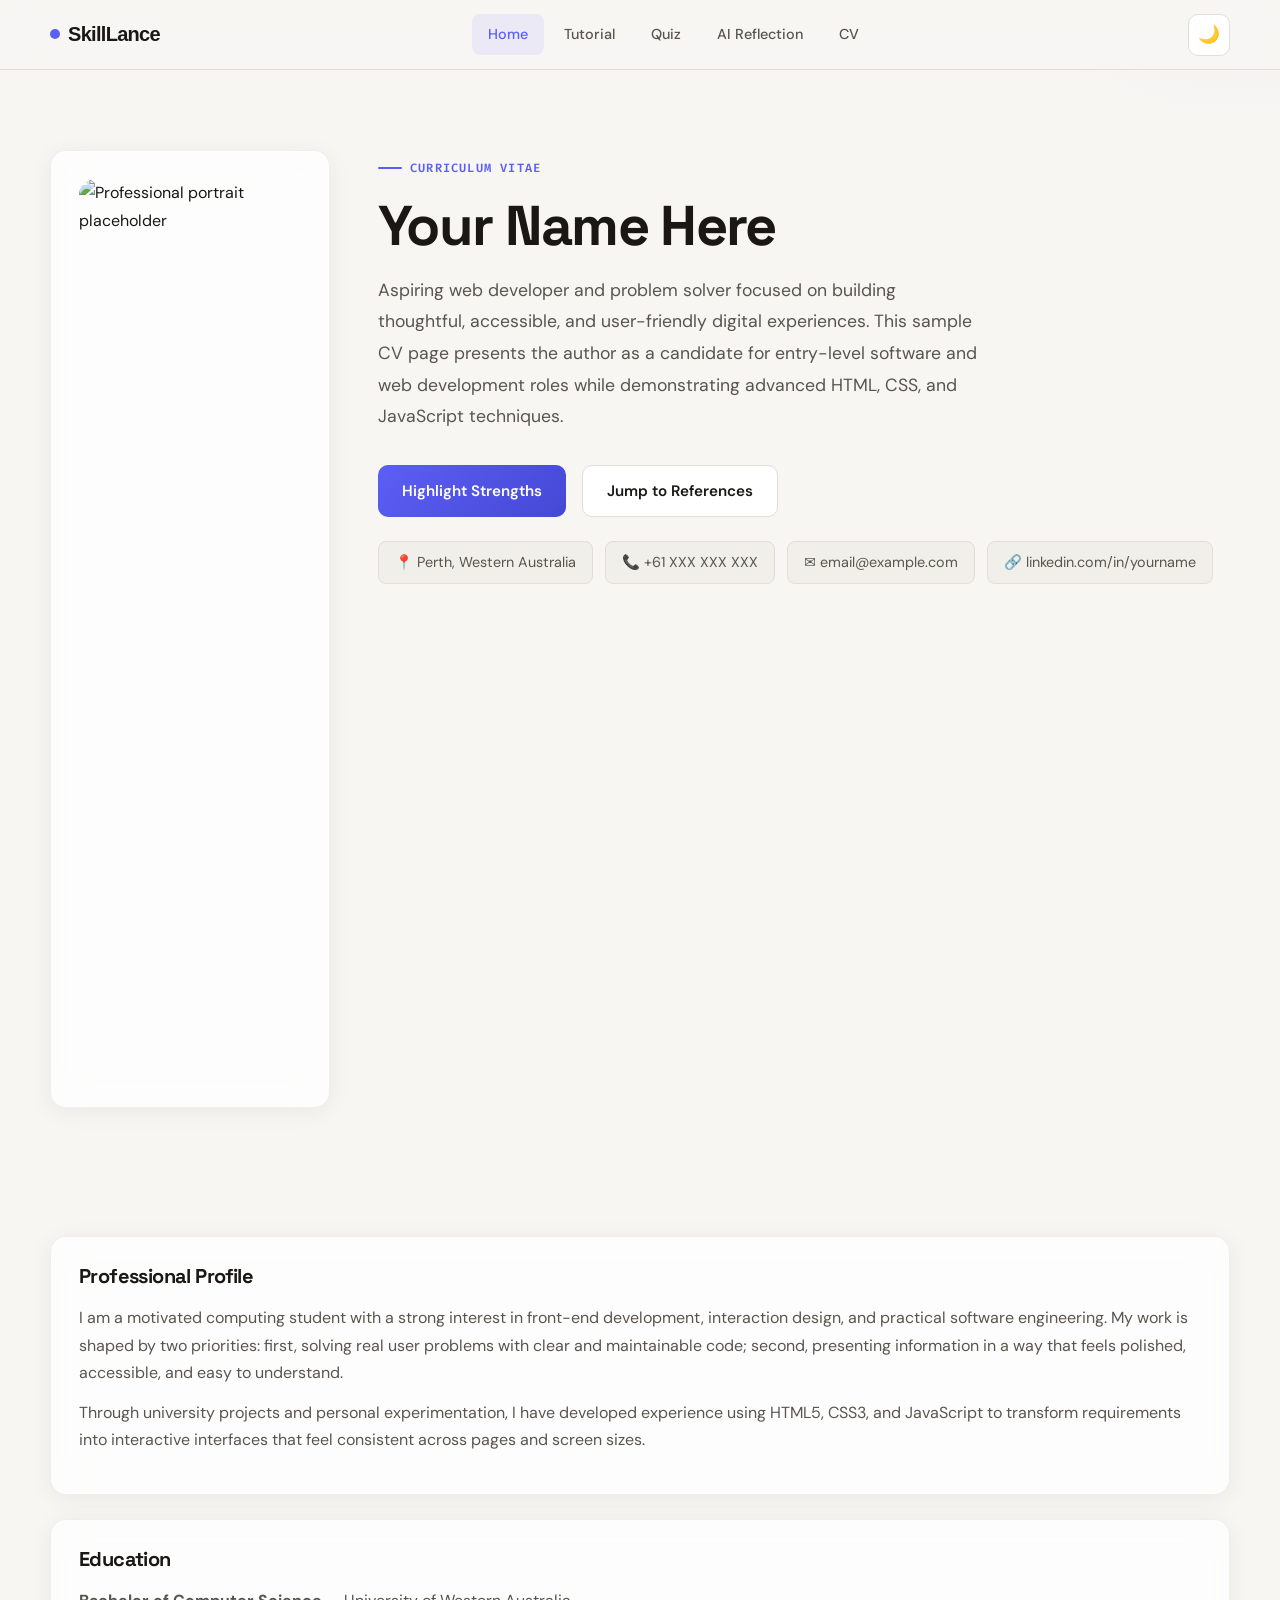
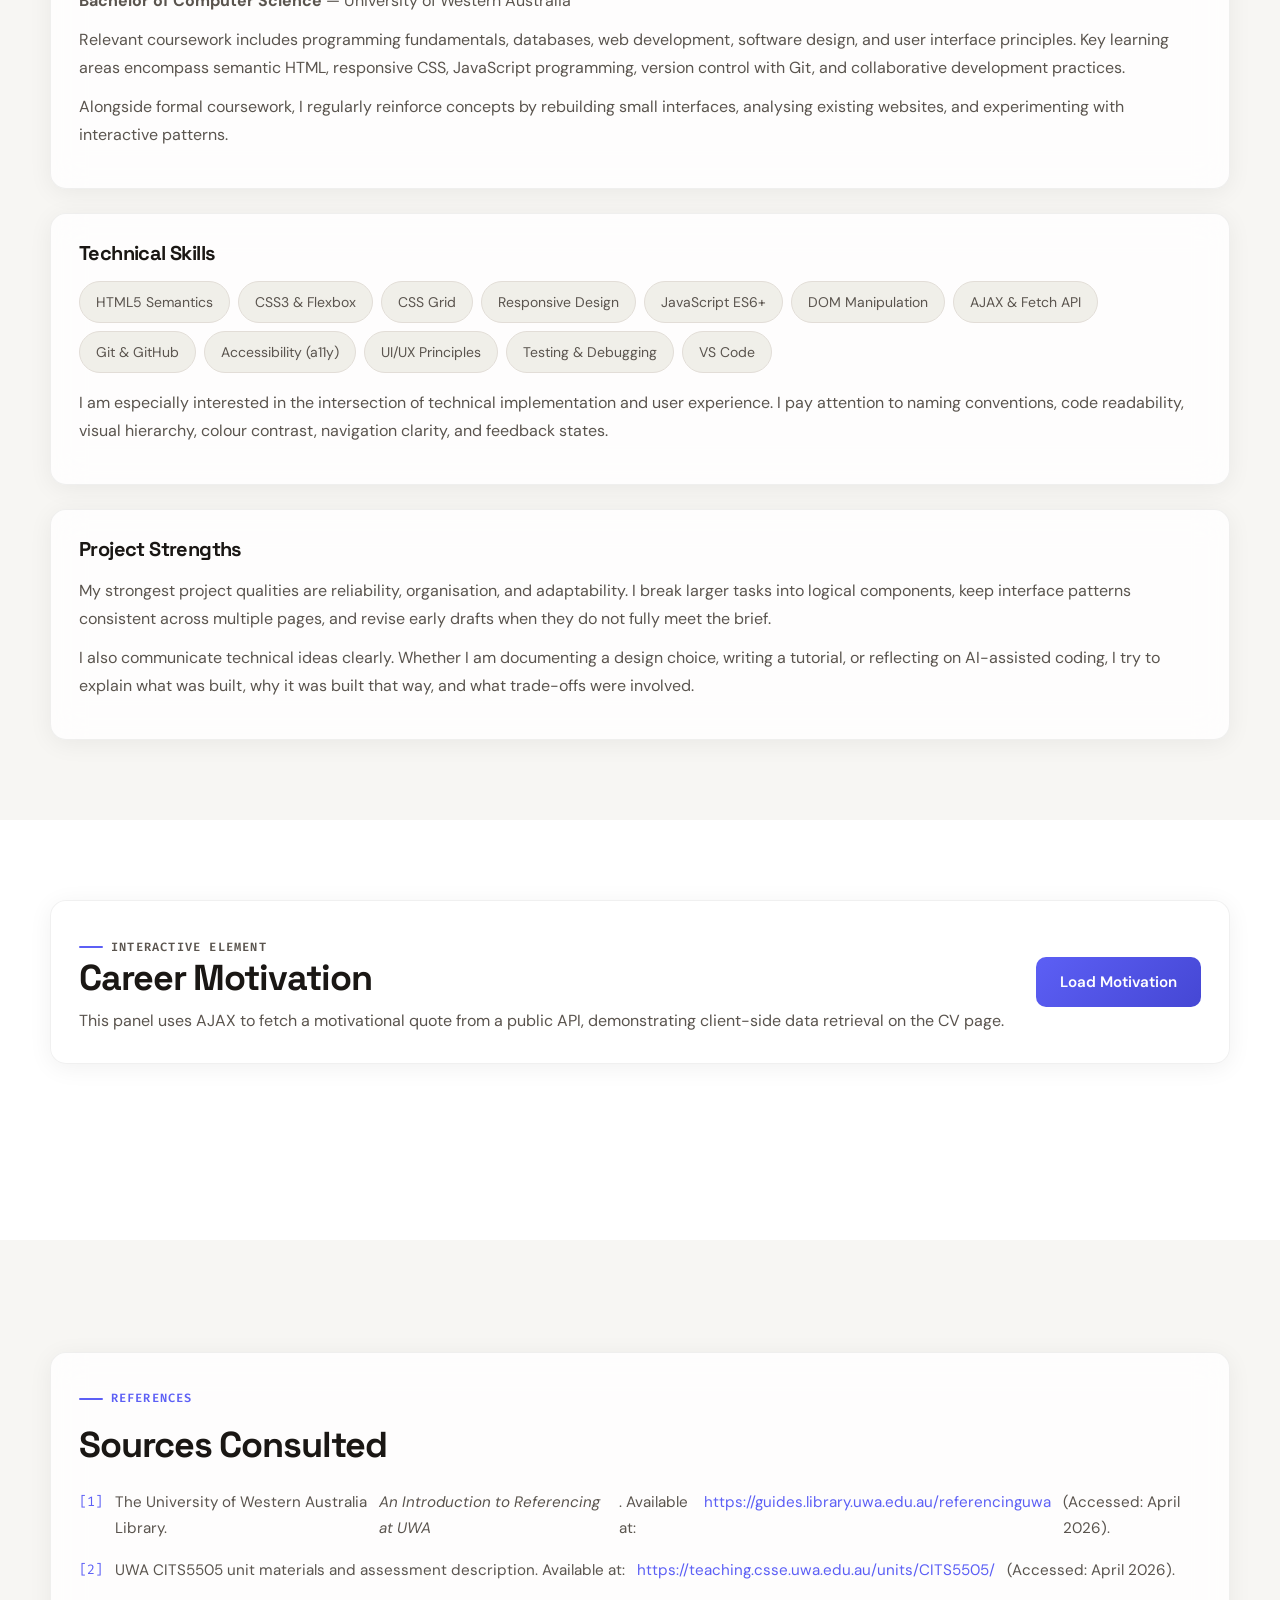
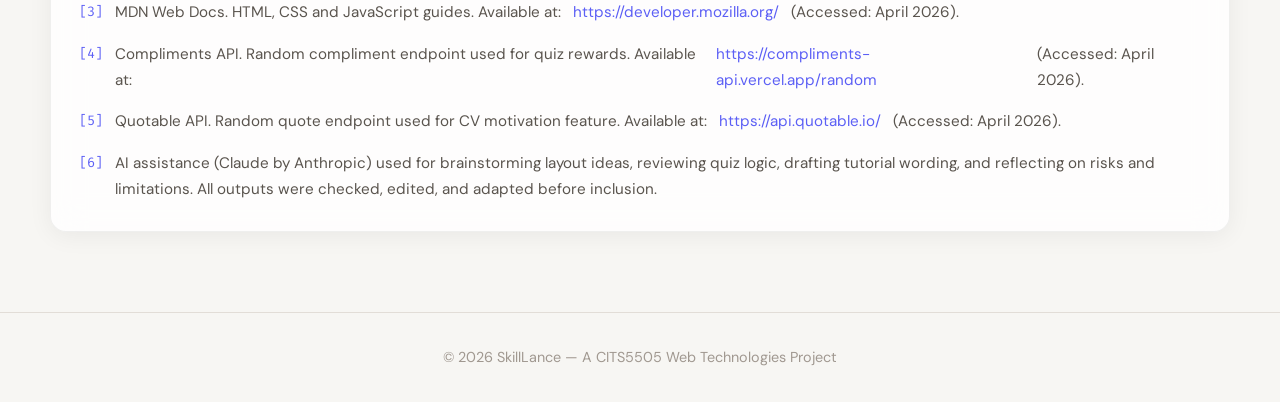
==== cv.html @ 960daf04 "feat: add initial project templates" ====
<!DOCTYPE html>
<html lang="en" data-theme="light">
<head>
  <meta charset="UTF-8" />
  <meta name="viewport" content="width=device-width, initial-scale=1.0" />
  <meta name="description" content="SkillLance — Learn HTML, CSS, and JavaScript through interactive tutorials, quizzes, and hands-on practice." />
  <title>SkillLance - Home</title>
  
  <link rel="preconnect" href="https://fonts.googleapis.com" />
  <link rel="preconnect" href="https://fonts.gstatic.com" crossorigin />
  <link href="https://fonts.googleapis.com/css2?family=Syne:wght@500;600;700;800&family=DM+Sans:ital,opsz,wght@0,9..40,400;0,9..40,500;0,9..40,600;1,9..40,400&family=Fira+Code:wght@400;500&display=swap" rel="stylesheet" />
  <link href="https://fonts.googleapis.com/css2?family=Space+Grotesk:wght@400;500;700&family=IBM+Plex+Sans:wght@400;500;600;700&family=IBM+Plex+Mono:wght@400;500&display=swap" rel="stylesheet">

  <link rel="stylesheet" href="./assets/style.css" />
  <script defer src="./assets/main.js"></script>
</head>
<body>
  <a class="skip-link" href="#main-content">Skip to content</a>
  
  <!-- Navigation -->
  <nav class="site-nav">
    <div class="container nav-inner">
      <a href="./index.html" class="nav-logo">
        <span class="logo-badge"></span>
        SkillLance
      </a>
      
      <div class="nav-links">
        <a href="./index.html" class="active">Home</a>
        <a href="./tutorial.html">Tutorial</a>
        <a href="./quiz.html">Quiz</a>
        <a href="./reflection.html">AI Reflection</a>
        <a href="./cv.html">CV</a>
      </div>
      
      <div class="nav-actions">
        <button class="theme-btn" data-theme-toggle aria-label="Toggle theme">🌙</button>
        <button class="nav-toggle" aria-label="Toggle menu" aria-expanded="false">
          <span></span>
          <span></span>
          <span></span>
        </button>
      </div>
    </div>
  </nav>
  
  <!-- Main Content -->
  <main id="main-content">
    <!-- CV Hero Section -->
    <section class="hero cv-hero">
      <div class="container cv-grid">
        <div class="portrait-card glass-card">
          <img 
            src="https://picsum.photos/seed/skilllance-portrait/720/900" 
            alt="Professional portrait placeholder" 
            width="720" 
            height="900" 
            loading="lazy" 
          />
        </div>
        
        <div class="cv-info">
          <p class="eyebrow">Curriculum Vitae</p>
          <h1>Your Name Here</h1>
          <p class="lead">
            Aspiring web developer and problem solver focused on building thoughtful, 
            accessible, and user-friendly digital experiences. This sample CV page presents 
            the author as a candidate for entry-level software and web development roles 
            while demonstrating advanced HTML, CSS, and JavaScript techniques.
          </p>
          
          <div class="hero-actions">
            <button type="button" class="btn btn-primary" id="highlight-skills">
              Highlight Strengths
            </button>
            <a href="#references" class="btn btn-secondary">Jump to References</a>
          </div>
          
          <div class="contact-row">
            <span>📍 Perth, Western Australia</span>
            <span>📞 +61 XXX XXX XXX</span>
            <span>✉️ email@example.com</span>
            <span>🔗 linkedin.com/in/yourname</span>
          </div>
        </div>
      </div>
    </section>
    
    <!-- CV Sections -->
    <section class="section">
      <div class="container cv-sections">
        <!-- Professional Profile -->
        <article class="glass-card skill-highlight-target">
          <h2>Professional Profile</h2>
          <p>
            I am a motivated computing student with a strong interest in front-end development, 
            interaction design, and practical software engineering. My work is shaped by two 
            priorities: first, solving real user problems with clear and maintainable code; 
            second, presenting information in a way that feels polished, accessible, and easy 
            to understand.
          </p>
          <p>
            Through university projects and personal experimentation, I have developed experience 
            using HTML5, CSS3, and JavaScript to transform requirements into interactive interfaces 
            that feel consistent across pages and screen sizes.
          </p>
        </article>
        
        <!-- Education -->
        <article class="glass-card skill-highlight-target">
          <h2>Education</h2>
          <p>
            <strong>Bachelor of Computer Science</strong> — University of Western Australia
          </p>
          <p>
            Relevant coursework includes programming fundamentals, databases, web development, 
            software design, and user interface principles. Key learning areas encompass semantic 
            HTML, responsive CSS, JavaScript programming, version control with Git, and 
            collaborative development practices.
          </p>
          <p>
            Alongside formal coursework, I regularly reinforce concepts by rebuilding small 
            interfaces, analysing existing websites, and experimenting with interactive patterns.
          </p>
        </article>
        
        <!-- Technical Skills -->
        <article class="glass-card skill-highlight-target">
          <h2>Technical Skills</h2>
          <div class="skills-wrap">
            <span class="skill-pill">HTML5 Semantics</span>
            <span class="skill-pill">CSS3 & Flexbox</span>
            <span class="skill-pill">CSS Grid</span>
            <span class="skill-pill">Responsive Design</span>
            <span class="skill-pill">JavaScript ES6+</span>
            <span class="skill-pill">DOM Manipulation</span>
            <span class="skill-pill">AJAX & Fetch API</span>
            <span class="skill-pill">Git & GitHub</span>
            <span class="skill-pill">Accessibility (a11y)</span>
            <span class="skill-pill">UI/UX Principles</span>
            <span class="skill-pill">Testing & Debugging</span>
            <span class="skill-pill">VS Code</span>
          </div>
          <p>
            I am especially interested in the intersection of technical implementation and user 
            experience. I pay attention to naming conventions, code readability, visual hierarchy, 
            colour contrast, navigation clarity, and feedback states.
          </p>
        </article>
        
        <!-- Project Strengths -->
        <article class="glass-card skill-highlight-target">
          <h2>Project Strengths</h2>
          <p>
            My strongest project qualities are reliability, organisation, and adaptability. 
            I break larger tasks into logical components, keep interface patterns consistent 
            across multiple pages, and revise early drafts when they do not fully meet the brief.
          </p>
          <p>
            I also communicate technical ideas clearly. Whether I am documenting a design choice, 
            writing a tutorial, or reflecting on AI-assisted coding, I try to explain what was 
            built, why it was built that way, and what trade-offs were involved.
          </p>
        </article>
      </div>
    </section>
    
    <!-- AJAX Demo Section -->
    <section class="section section-alt">
      <div class="container">
        <div class="ajax-box glass-card">
          <div>
            <p class="eyebrow">Interactive Element</p>
            <h2>Career Motivation</h2>
            <p>
              This panel uses AJAX to fetch a motivational quote from a public API, 
              demonstrating client-side data retrieval on the CV page.
            </p>
          </div>
          <button type="button" class="btn btn-primary" id="load-quote">
            Load Motivation
          </button>
        </div>
        
        <div id="quote-output" class="quote-output">
          <!-- Quote will be loaded here -->
        </div>
      </div>
    </section>
    
    <!-- References Section -->
    <section id="references" class="section">
      <div class="container">
        <div class="references-card glass-card">
          <p class="eyebrow">References</p>
          <h2>Sources Consulted</h2>
          
          <ol class="references-list">
            <li>
              The University of Western Australia Library. <em>An Introduction to Referencing at UWA</em>. 
              Available at: <a href="https://guides.library.uwa.edu.au/referencinguwa" target="_blank" rel="noopener">
              https://guides.library.uwa.edu.au/referencinguwa</a> (Accessed: April 2026).
            </li>
            <li>
              UWA CITS5505 unit materials and assessment description. 
              Available at: <a href="https://teaching.csse.uwa.edu.au/units/CITS5505/" target="_blank" rel="noopener">
              https://teaching.csse.uwa.edu.au/units/CITS5505/</a> (Accessed: April 2026).
            </li>
            <li>
              MDN Web Docs. HTML, CSS and JavaScript guides. 
              Available at: <a href="https://developer.mozilla.org/" target="_blank" rel="noopener">
              https://developer.mozilla.org/</a> (Accessed: April 2026).
            </li>
            <li>
              Compliments API. Random compliment endpoint used for quiz rewards. 
              Available at: <a href="https://compliments-api.vercel.app/random" target="_blank" rel="noopener">
              https://compliments-api.vercel.app/random</a> (Accessed: April 2026).
            </li>
            <li>
              Quotable API. Random quote endpoint used for CV motivation feature. 
              Available at: <a href="https://api.quotable.io/" target="_blank" rel="noopener">
              https://api.quotable.io/</a> (Accessed: April 2026).
            </li>
            <li>
              AI assistance (Claude by Anthropic) used for brainstorming layout ideas, reviewing quiz logic, 
              drafting tutorial wording, and reflecting on risks and limitations. All outputs were checked, 
              edited, and adapted before inclusion.
            </li>
          </ol>
        </div>
      </div>
    </section>
  </main>
  
  <!-- Footer -->
  <footer class="site-footer">
    <div class="container">
      <p>© 2026 SkillLance — A CITS5505 Web Technologies Project</p>
    </div>
  </footer>
</body>
</html>
---- assets/style.css ----
/* ═══════════════════════════════════════════════════════════════════════════
   SKILLLANCE — Complete Design System
   Theme: Dark default with light toggle
   Fonts: Syne (display) · DM Sans (body) · Fira Code (mono)
   Palette: Warm indigo accent with amber highlights
═══════════════════════════════════════════════════════════════════════════ */

/* ── 1. Design Tokens ──────────────────────────────────────────────────── */
:root {
  /* Dark Theme (Default) */
  --bg:             #0d0f17;
  --bg-alt:         #141620;
  --surface:        #181a24;
  --surface-2:      #22253a;
  --surface-3:      #2a2d45;
  --border:         #2c2f44;
  --border-2:       #3d4160;
  --text:           #e8eaf6;
  --text-2:         #9095b8;
  --text-3:         #5c6190;
  --accent:         #818cf8;
  --accent-hover:   #a5b4fc;
  --accent-bg:      rgba(129, 140, 248, 0.12);
  --accent-txt:     #a5b4fc;
  --green:          #22c55e;
  --green-bg:       rgba(34, 197, 94, 0.12);
  --coral:          #f87171;
  --coral-bg:       rgba(248, 113, 113, 0.12);
  --amber:          #fbbf24;
  --amber-bg:       rgba(251, 191, 36, 0.12);
  --code-bg:        #0d0e1a;
  --code-text:      #cdd6f4;
  --nav-bg:         rgba(13, 15, 23, 0.92);
  --shadow:         0 4px 24px rgba(0, 0, 0, 0.3);
  --shadow-lg:      0 12px 48px rgba(0, 0, 0, 0.4);
  --glass:          rgba(24, 26, 36, 0.75);
  --glass-border:   rgba(255, 255, 255, 0.08);
}

[data-theme="light"] {
  --bg:             #f7f6f3;
  --bg-alt:         #ffffff;
  --surface:        #ffffff;
  --surface-2:      #f0efe9;
  --surface-3:      #e8e6df;
  --border:         #e2ddd7;
  --border-2:       #ccc8c0;
  --text:           #1a1714;
  --text-2:         #5a544e;
  --text-3:         #a09890;
  --accent:         #5c5ff5;
  --accent-hover:   #4547d4;
  --accent-bg:      rgba(92, 95, 245, 0.08);
  --accent-txt:     #4547d4;
  --green:          #16a34a;
  --green-bg:       rgba(22, 163, 74, 0.1);
  --coral:          #dc2626;
  --coral-bg:       rgba(220, 38, 38, 0.08);
  --amber:          #d97706;
  --amber-bg:       rgba(217, 119, 6, 0.1);
  --code-bg:        #1e1e2e;
  --code-text:      #cdd6f4;
  --nav-bg:         rgba(247, 246, 243, 0.92);
  --shadow:         0 4px 24px rgba(0, 0, 0, 0.06);
  --shadow-lg:      0 12px 48px rgba(0, 0, 0, 0.1);
  --glass:          rgba(255, 255, 255, 0.8);
  --glass-border:   rgba(0, 0, 0, 0.06);
}

/* ── 2. Reset & Base ───────────────────────────────────────────────────── */
*, *::before, *::after { 
  box-sizing: border-box; 
  margin: 0; 
  padding: 0; 
}

html { 
  scroll-behavior: smooth; 
  font-size: 16px; 
}

body {
  font-family: 'DM Sans', system-ui, sans-serif;
  background: var(--bg);
  color: var(--text);
  line-height: 1.72;
  -webkit-font-smoothing: antialiased;
  -moz-osx-font-smoothing: grayscale;
  min-height: 100vh;
}

a { 
  color: var(--accent); 
  text-decoration: none; 
  transition: color 0.2s ease;
}

a:hover { 
  color: var(--accent-hover); 
}

ul, ol { 
  list-style: none; 
}

img { 
  max-width: 100%; 
  display: block; 
}

button, input, select, textarea { 
  font: inherit; 
}

/* ── 3. Accessibility ──────────────────────────────────────────────────── */
.skip-link {
  position: absolute;
  left: 1rem;
  top: -4rem;
  background: var(--accent);
  color: #fff;
  padding: 0.75rem 1.25rem;
  border-radius: 999px;
  font-weight: 600;
  z-index: 1000;
  transition: top 0.2s ease;
}

.skip-link:focus {
  top: 1rem;
}

/* ── 4. Layout Utilities ───────────────────────────────────────────────── */
.container {
  width: min(1180px, calc(100% - 2rem));
  margin: 0 auto;
}

.section {
  padding: 5rem 0;
}

.section-alt {
  background: var(--bg-alt);
}

/* ── 5. Navigation ─────────────────────────────────────────────────────── */
.site-nav {
  position: sticky;
  top: 0;
  z-index: 200;
  height: 70px;
  background: var(--nav-bg);
  backdrop-filter: blur(20px);
  -webkit-backdrop-filter: blur(20px);
  border-bottom: 1px solid var(--border);
  transition: all 0.3s ease;
}

.nav-inner {
  height: 100%;
  display: flex;
  align-items: center;
  justify-content: space-between;
  gap: 1rem;
}

.nav-logo {
  font-family: 'SpaceSpace Grotesk', sans-serif;
  font-weight: 750;
  font-size: 1.25rem;
  letter-spacing: -0.035em;
  color: var(--text);
  display: flex;
  align-items: center;
  gap: 8px;
  flex-shrink: 0;
}

.logo-badge {
  width: 10px;
  height: 10px;
  background: var(--accent);
  border-radius: 50%;
  animation: pulse 2s ease-in-out infinite;
}

@keyframes pulse {
  0%, 100% { opacity: 1; transform: scale(1); }
  50% { opacity: 0.7; transform: scale(1.1); }
}

.nav-links {
  display: flex;
  gap: 4px;
}

.nav-links a {
  font-size: 0.9rem;
  font-weight: 500;
  color: var(--text-2);
  padding: 0.5rem 1rem;
  border-radius: 8px;
  transition: all 0.2s ease;
}

.nav-links a:hover {
  color: var(--text);
  background: var(--surface-2);
}

.nav-links a.active {
  color: var(--accent);
  background: var(--accent-bg);
}

.nav-actions {
  display: flex;
  align-items: center;
  gap: 0.75rem;
}

.theme-btn {
  display: flex;
  align-items: center;
  justify-content: center;
  width: 42px;
  height: 42px;
  background: var(--surface);
  border: 1px solid var(--border);
  border-radius: 10px;
  cursor: pointer;
  font-size: 1.1rem;
  color: var(--text-2);
  transition: all 0.2s ease;
}

.theme-btn:hover {
  color: var(--accent);
  border-color: var(--accent);
  transform: translateY(-1px);
}

/* Mobile Nav Toggle */
.nav-toggle {
  display: none;
  flex-direction: column;
  gap: 5px;
  padding: 8px;
  background: transparent;
  border: none;
  cursor: pointer;
}

.nav-toggle span {
  width: 22px;
  height: 2px;
  background: var(--text);
  border-radius: 2px;
  transition: all 0.2s ease;
}

/* ── 6. Typography ─────────────────────────────────────────────────────── */
h1, h2, h3, h4 {
  font-family: 'Space Grotesk', sans-serif;
  font-weight: 700;
  letter-spacing: -0.03em;
  line-height: 1.15;
  color: var(--text);
}

h1 {
  font-size: clamp(2.25rem, 5vw, 3.5rem);
  font-weight: 800;
}

h2 {
  font-size: clamp(1.5rem, 3vw, 2.25rem);
  margin-bottom: 1rem;
}

h3 {
  font-size: 1.25rem;
  margin-bottom: 0.75rem;
}

h4 {
  font-size: 1.1rem;
  margin-bottom: 0.5rem;
}

.lead {
  font-size: 1.1rem;
  color: var(--text-2);
  max-width: 600px;
  line-height: 1.8;
}

.eyebrow {
  display: inline-flex;
  align-items: center;
  gap: 0.5rem;
  font-family: 'Fira Code', monospace;
  font-size: 0.75rem;
  font-weight: 600;
  letter-spacing: 0.1em;
  text-transform: uppercase;
  color: var(--accent);
  margin-bottom: 1rem;
}

.eyebrow::before {
  content: '';
  width: 24px;
  height: 2px;
  background: var(--accent);
  border-radius: 2px;
}

code, .mono {
  font-family: 'Fira Code', monospace;
  font-size: 0.9em;
  background: var(--surface-2);
  padding: 0.15em 0.4em;
  border-radius: 4px;
}

pre {
  margin: 0;
  padding: 1.25rem;
  background: var(--code-bg);
  color: var(--code-text);
  border-radius: 12px;
  border: 1px solid var(--border);
  overflow-x: auto;
  font-size: 0.9rem;
  line-height: 1.6;
}

pre code {
  background: none;
  padding: 0;
}

/* ── 7. Buttons ────────────────────────────────────────────────────────── */
.btn {
  display: inline-flex;
  align-items: center;
  justify-content: center;
  gap: 0.5rem;
  padding: 0.75rem 1.5rem;
  border-radius: 10px;
  font-family: 'DM Sans', sans-serif;
  font-size: 0.95rem;
  font-weight: 600;
  border: 1px solid transparent;
  cursor: pointer;
  transition: all 0.2s ease;
  text-decoration: none;
}

.btn:hover {
  transform: translateY(-2px);
  box-shadow: var(--shadow);
}

.btn:active {
  transform: translateY(0);
}

.btn-primary {
  background: linear-gradient(135deg, var(--accent), var(--accent-hover));
  color: #ffffff;
  border: none;
}

.btn-primary:hover {
  color: #ffffff;
  box-shadow: 0 8px 24px rgba(129, 140, 248, 0.35);
}

.btn-secondary {
  background: var(--surface);
  color: var(--text);
  border: 1px solid var(--border);
}

.btn-secondary:hover {
  border-color: var(--accent);
  color: var(--accent);
}

.btn-ghost {
  background: transparent;
  color: var(--text-2);
  border: none;
  padding: 0.5rem 1rem;
}

.btn-ghost:hover {
  color: var(--accent);
  background: var(--accent-bg);
  transform: none;
  box-shadow: none;
}

.btn-lg {
  padding: 1rem 2rem;
  font-size: 1rem;
}

/* ── 8. Cards ──────────────────────────────────────────────────────────── */
.card {
  background: var(--surface);
  border: 1px solid var(--border);
  border-radius: 16px;
  padding: 1.75rem;
  transition: all 0.25s ease;
}

.card:hover {
  border-color: var(--border-2);
  box-shadow: var(--shadow);
}

.glass-card {
  background: var(--glass);
  backdrop-filter: blur(16px);
  -webkit-backdrop-filter: blur(16px);
  border: 1px solid var(--glass-border);
  border-radius: 16px;
  padding: 1.75rem;
  box-shadow: var(--shadow);
}

.card-highlight {
  border-color: var(--accent);
  background: var(--accent-bg);
}

/* ── 9. Hero Section ───────────────────────────────────────────────────── */
.hero {
  padding: 5rem 0 4rem;
  position: relative;
  overflow: hidden;
}

.hero::before {
  content: '';
  position: absolute;
  top: -50%;
  right: -20%;
  width: 600px;
  height: 600px;
  background: radial-gradient(circle, var(--accent-bg) 0%, transparent 70%);
  pointer-events: none;
}

.hero-grid {
  display: grid;
  grid-template-columns: 1.2fr 0.8fr;
  gap: 3rem;
  align-items: center;
}

.hero h1 {
  margin-bottom: 1.25rem;
}

.hero h1 em {
  font-style: normal;
  color: var(--accent);
}

.hero-actions {
  display: flex;
  gap: 1rem;
  margin-top: 2rem;
  flex-wrap: wrap;
}

.hero-card {
  position: relative;
}

.hero-card h2 {
  font-size: 1.1rem;
  margin-bottom: 1.25rem;
}

.hero-card ol {
  counter-reset: steps;
  display: flex;
  flex-direction: column;
  gap: 0.75rem;
}

.hero-card li {
  counter-increment: steps;
  display: flex;
  align-items: flex-start;
  gap: 0.75rem;
  color: var(--text-2);
  line-height: 1.6;
}

.hero-card li::before {
  content: counter(steps);
  flex-shrink: 0;
  display: flex;
  align-items: center;
  justify-content: center;
  width: 28px;
  height: 28px;
  background: var(--accent-bg);
  color: var(--accent);
  border-radius: 8px;
  font-size: 0.85rem;
  font-weight: 600;
}

/* ── 10. Section Layouts ───────────────────────────────────────────────── */
.section-grid {
  display: grid;
  grid-template-columns: 0.4fr 1fr;
  gap: 3rem;
  align-items: start;
}

.section-heading h2 {
  position: sticky;
  top: 100px;
}

.content-card {
  padding: 2rem;
}

.content-card p {
  color: var(--text-2);
  margin-bottom: 1.5rem;
}

.two-col {
  display: grid;
  grid-template-columns: repeat(2, 1fr);
  gap: 1.5rem;
  margin-top: 1.5rem;
}

.two-col h3 {
  font-size: 1rem;
  margin-bottom: 0.75rem;
}

.two-col ul {
  display: flex;
  flex-direction: column;
  gap: 0.5rem;
}

.two-col li {
  color: var(--text-2);
  padding-left: 1.25rem;
  position: relative;
}

.two-col li::before {
  content: '→';
  position: absolute;
  left: 0;
  color: var(--accent);
}

/* ── 11. Demo Cards ────────────────────────────────────────────────────── */
.demo-card {
  margin-top: 2rem;
  padding: 1.5rem;
  background: var(--surface-2);
  border-radius: 12px;
  border: 1px solid var(--border);
}

.demo-card h3 {
  font-size: 1rem;
  margin-bottom: 0.5rem;
}

.demo-card > p {
  color: var(--text-2);
  font-size: 0.95rem;
  margin-bottom: 1rem;
}

/* Chips / Tags */
.chips {
  display: flex;
  gap: 0.5rem;
  flex-wrap: wrap;
  margin: 1rem 0;
}

.chip {
  padding: 0.5rem 1rem;
  border-radius: 999px;
  background: transparent;
  border: 1px solid var(--border);
  color: var(--text-2);
  font-size: 0.9rem;
  cursor: pointer;
  transition: all 0.2s ease;
}

.chip:hover {
  border-color: var(--accent);
  color: var(--text);
}

.chip.active {
  background: var(--accent-bg);
  border-color: var(--accent);
  color: var(--accent);
}

.demo-output {
  padding: 1rem;
  background: var(--surface);
  border-radius: 8px;
  border: 1px solid var(--border);
  color: var(--text-2);
  min-height: 60px;
}

.demo-output strong {
  color: var(--accent);
}

/* Style Themes for CSS Demo */
.style-demo {
  padding: 1.5rem;
  border-radius: 12px;
  transition: all 0.3s ease;
  text-align: center;
}

.style-demo h4 {
  margin-bottom: 0.5rem;
}

.style-demo p {
  color: var(--text-2);
  font-size: 0.9rem;
  margin: 0;
}

.theme-a {
  background: linear-gradient(135deg, rgba(129, 140, 248, 0.15), rgba(34, 197, 94, 0.1));
  border: 1px solid rgba(129, 140, 248, 0.3);
}

.theme-b {
  background: linear-gradient(135deg, rgba(251, 191, 36, 0.15), rgba(248, 113, 113, 0.1));
  border: 1px solid rgba(251, 191, 36, 0.3);
}

.theme-c {
  background: linear-gradient(135deg, rgba(167, 139, 250, 0.2), rgba(96, 165, 250, 0.1));
  border: 1px solid rgba(167, 139, 250, 0.3);
}

/* Counter Demo */
.counter-demo {
  display: flex;
  align-items: center;
  gap: 1.5rem;
  flex-wrap: wrap;
}

.counter-value {
  font-size: 1.1rem;
  color: var(--text-2);
}

.counter-value span {
  font-weight: 700;
  font-size: 1.5rem;
  color: var(--accent);
  font-family: 'Fira Code', monospace;
}

/* ── 12. Callout Section ───────────────────────────────────────────────── */
.callout-section {
  background: linear-gradient(135deg, var(--accent-bg), transparent);
}

.callout-card {
  display: flex;
  justify-content: space-between;
  align-items: center;
  gap: 2rem;
  padding: 2.5rem;
}

.callout-card h2 {
  margin-bottom: 0.5rem;
}

.callout-card p {
  color: var(--text-2);
  max-width: 500px;
  margin: 0;
}

/* ── 13. Quiz Page ─────────────────────────────────────────────────────── */
.quiz-layout {
  display: grid;
  grid-template-columns: 1.3fr 0.7fr;
  gap: 2.5rem;
  align-items: start;
}

.quiz-intro h1 {
  margin-bottom: 1rem;
}

.quiz-controls {
  margin-top: 1.5rem;
}

.quiz-controls p {
  display: flex;
  justify-content: space-between;
  padding: 0.75rem 0;
  border-bottom: 1px solid var(--border);
  color: var(--text-2);
}

.quiz-controls p:last-child {
  border-bottom: none;
}

.quiz-controls strong {
  color: var(--text);
}

.status-banner {
  padding: 1rem 1.25rem;
  background: var(--accent-bg);
  border: 1px solid var(--accent);
  border-radius: 10px;
  color: var(--text);
  margin-bottom: 1.5rem;
  font-weight: 500;
}

.question-card {
  background: var(--surface);
  border: 1px solid var(--border);
  border-radius: 12px;
  padding: 1.5rem;
  margin-bottom: 1rem;
  transition: all 0.2s ease;
}

.question-card:hover {
  border-color: var(--border-2);
}

.question-card legend {
  font-weight: 600;
  color: var(--text);
  margin-bottom: 1rem;
}

.question-card legend strong {
  color: var(--accent);
}

.option-list {
  display: flex;
  flex-direction: column;
  gap: 0.5rem;
}

.option-item {
  display: flex;
  align-items: center;
  gap: 0.75rem;
  padding: 0.875rem 1rem;
  background: var(--surface-2);
  border: 1px solid var(--border);
  border-radius: 8px;
  cursor: pointer;
  transition: all 0.2s ease;
}

.option-item:hover {
  border-color: var(--accent);
  background: var(--accent-bg);
}

.option-item input[type="radio"] {
  accent-color: var(--accent);
  width: 18px;
  height: 18px;
}

.quiz-actions {
  display: flex;
  gap: 1rem;
  margin-top: 2rem;
  flex-wrap: wrap;
}

/* Results Panel */
.side-panel {
  display: flex;
  flex-direction: column;
  gap: 1.5rem;
  position: sticky;
  top: 90px;
}

.result-metric {
  display: grid;
  grid-template-columns: repeat(3, 1fr);
  gap: 0.75rem;
  margin-top: 1rem;
}

.metric-box {
  padding: 1rem;
  background: var(--surface-2);
  border-radius: 10px;
  text-align: center;
}

.metric-box span {
  font-size: 0.8rem;
  color: var(--text-3);
  display: block;
  margin-bottom: 0.25rem;
}

.metric-box strong {
  font-size: 1.35rem;
  color: var(--text);
  font-family: 'Fira Code', monospace;
}

.pass { color: var(--green) !important; }
.fail { color: var(--coral) !important; }

.attempt-history {
  display: flex;
  flex-direction: column;
  gap: 0.75rem;
}

.attempt-history li {
  padding: 0.875rem 1rem;
  background: var(--surface-2);
  border-radius: 8px;
  font-size: 0.9rem;
}

.attempt-history li strong {
  color: var(--text);
  display: block;
  margin-bottom: 0.25rem;
}

.attempt-history li span {
  color: var(--text-3);
  font-size: 0.85rem;
}

/* ── 14. Reflection Page ───────────────────────────────────────────────── */
.prose-layout {
  max-width: 800px;
  margin: 0 auto;
}

.prose-layout h1 {
  margin-bottom: 1rem;
}

.prose-layout > .lead {
  margin-bottom: 3rem;
}

.reflection-block {
  margin-bottom: 3rem;
}

.reflection-block h2 {
  font-size: 1.5rem;
  margin-bottom: 1rem;
}

.reflection-block p {
  color: var(--text-2);
  margin-bottom: 1rem;
  line-height: 1.85;
}

.prompt-grid {
  display: grid;
  gap: 1.25rem;
  margin-top: 1.5rem;
}

.prompt-grid article h3 {
  font-size: 1rem;
  margin-bottom: 0.75rem;
}

.prompt-grid .mono {
  display: block;
  padding: 1rem;
  background: var(--surface-2);
  border-radius: 8px;
  margin-bottom: 1rem;
  color: var(--accent);
  font-size: 0.9rem;
  line-height: 1.6;
}

.prompt-grid article > p:last-child {
  color: var(--text-2);
  font-size: 0.95rem;
  margin: 0;
}

/* ── 15. CV Page ───────────────────────────────────────────────────────── */
.cv-hero {
  padding-bottom: 3rem;
}

.cv-grid {
  display: grid;
  grid-template-columns: 280px 1fr;
  gap: 3rem;
  align-items: start;
}

.portrait-card {
  position: sticky;
  top: 90px;
}

.portrait-card img {
  width: 100%;
  aspect-ratio: 4/5;
  object-fit: cover;
  border-radius: 16px;
}

.cv-info h1 {
  margin-bottom: 1rem;
}

.cv-info .lead {
  margin-bottom: 1.5rem;
}

.contact-row {
  display: flex;
  flex-wrap: wrap;
  gap: 0.75rem;
  margin-top: 1.5rem;
}

.contact-row span {
  padding: 0.5rem 1rem;
  background: var(--surface-2);
  border: 1px solid var(--border);
  border-radius: 8px;
  font-size: 0.9rem;
  color: var(--text-2);
}

.cv-sections {
  display: flex;
  flex-direction: column;
  gap: 1.5rem;
}

.cv-sections article h2 {
  font-size: 1.25rem;
  margin-bottom: 1rem;
}

.cv-sections article p {
  color: var(--text-2);
  margin-bottom: 0.75rem;
}

.skills-wrap {
  display: flex;
  flex-wrap: wrap;
  gap: 0.5rem;
  margin-bottom: 1rem;
}

.skill-pill {
  padding: 0.5rem 1rem;
  background: var(--surface-2);
  border: 1px solid var(--border);
  border-radius: 999px;
  font-size: 0.875rem;
  color: var(--text-2);
  transition: all 0.2s ease;
}

.skill-pill:hover {
  border-color: var(--accent);
  color: var(--accent);
}

.highlighted {
  outline: 2px solid var(--accent);
  outline-offset: 2px;
  transform: translateY(-2px);
}

/* AJAX Demo Box */
.ajax-box {
  display: flex;
  justify-content: space-between;
  align-items: center;
  gap: 2rem;
  margin-bottom: 1rem;
}

.ajax-box div h2 {
  margin-bottom: 0.5rem;
}

.ajax-box div p {
  color: var(--text-2);
  margin: 0;
}

.quote-output {
  min-height: 80px;
}

.quote-output .glass-card {
  padding: 1.5rem;
}

.quote-output p {
  color: var(--text-2);
  font-style: italic;
  margin-bottom: 0.75rem;
}

.quote-output p:last-child {
  font-style: normal;
  color: var(--text);
  margin: 0;
}

/* References */
.references-card {
  margin-top: 2rem;
}

.references-card h2 {
  margin-bottom: 1.5rem;
}

.references-list {
  counter-reset: refs;
  display: flex;
  flex-direction: column;
  gap: 1rem;
}

.references-list li {
  counter-increment: refs;
  display: flex;
  gap: 0.75rem;
  color: var(--text-2);
  font-size: 0.95rem;
  line-height: 1.7;
}

.references-list li::before {
  content: '[' counter(refs) ']';
  color: var(--accent);
  font-family: 'Fira Code', monospace;
  font-size: 0.85rem;
  flex-shrink: 0;
}

/* ── 16. Footer ────────────────────────────────────────────────────────── */
.site-footer {
  padding: 2rem 0;
  border-top: 1px solid var(--border);
  text-align: center;
  color: var(--text-3);
  font-size: 0.9rem;
}

/* ── 17. Responsive ────────────────────────────────────────────────────── */
@media (max-width: 1024px) {
  .hero-grid,
  .cv-grid,
  .quiz-layout {
    grid-template-columns: 1fr;
  }
  
  .cv-grid {
    gap: 2rem;
  }
  
  .portrait-card {
    position: static;
    max-width: 280px;
  }
  
  .side-panel {
    position: static;
    flex-direction: row;
    flex-wrap: wrap;
  }
  
  .side-panel > * {
    flex: 1;
    min-width: 280px;
  }
}

@media (max-width: 768px) {
  .section {
    padding: 3rem 0;
  }
  
  .section-grid {
    grid-template-columns: 1fr;
    gap: 1.5rem;
  }
  
  .section-heading h2 {
    position: static;
  }
  
  .two-col {
    grid-template-columns: 1fr;
  }
  
  .callout-card {
    flex-direction: column;
    align-items: flex-start;
  }
  
  .result-metric {
    grid-template-columns: 1fr;
  }
  
  .nav-links {
    display: none;
  }
  
  .nav-toggle {
    display: flex;
  }
  
  /* Mobile Menu */
  .nav-links.open {
    display: flex;
    flex-direction: column;
    position: absolute;
    top: 70px;
    left: 0;
    right: 0;
    background: var(--surface);
    border-bottom: 1px solid var(--border);
    padding: 1rem;
    gap: 0.5rem;
    box-shadow: var(--shadow-lg);
  }
}

@media (max-width: 480px) {
  .hero h1 {
    font-size: 2rem;
  }
  
  .hero-actions {
    flex-direction: column;
  }
  
  .quiz-actions {
    flex-direction: column;
  }
  
  .quiz-actions .btn {
    width: 100%;
  }
}

/* ── 18. Animations ────────────────────────────────────────────────────── */
@keyframes fadeInUp {
  from {
    opacity: 0;
    transform: translateY(20px);
  }
  to {
    opacity: 1;
    transform: translateY(0);
  }
}

.hero,
.section {
  animation: fadeInUp 0.6s ease-out;
}

.card,
.glass-card {
  transition: all 0.25s ease;
}

/* Smooth scroll-margin for anchor links */
[id] {
  scroll-margin-top: 90px;
}

/* ═══════════════════════════════════════════════════════════════════════════
   TUTORIAL PAGE — Extended Styles
═══════════════════════════════════════════════════════════════════════════ */

/* ── Eyebrow Pill (Course Badge) ──────────────────────────────────────────── */
.eyebrow-pill {
  display: inline-flex;
  align-items: center;
  gap: 0.5rem;
  font-family: 'Fira Code', monospace;
  font-size: 0.72rem;
  font-weight: 700;
  letter-spacing: 0.08em;
  text-transform: uppercase;
  color: var(--accent-txt);
  background: var(--accent-bg);
  padding: 0.4rem 1rem;
  border-radius: 999px;
  margin-bottom: 1.25rem;
  border: 1px solid var(--accent);
}

/* ── Learning Path Cards (Hero Sidebar) ───────────────────────────────────── */
.learning-path-cards {
  display: flex;
  flex-direction: column;
  gap: 0.75rem;
}

.path-label {
  font-family: 'Fira Code', monospace;
  font-size: 0.72rem;
  font-weight: 700;
  letter-spacing: 0.1em;
  text-transform: uppercase;
  color: var(--text-3);
  margin-bottom: 0.5rem;
}

.path-grid {
  display: flex;
  align-items: center;
  gap: 0.5rem;
  flex-wrap: wrap;
}

.path-card {
  display: flex;
  flex-direction: column;
  align-items: center;
  gap: 0.35rem;
  padding: 0.85rem 1rem;
  background: var(--surface);
  border: 1px solid var(--border);
  border-radius: 12px;
  text-decoration: none;
  color: var(--text);
  transition: all 0.25s ease;
  min-width: 90px;
}

.path-card:hover {
  border-color: var(--accent);
  background: var(--accent-bg);
  transform: translateY(-3px);
  box-shadow: var(--shadow);
}

.path-card-quiz {
  border-color: var(--accent);
}

.path-icon {
  font-size: 1.25rem;
}

.path-chip {
  font-family: 'Fira Code', monospace;
  font-size: 0.65rem;
  font-weight: 700;
  letter-spacing: 0.06em;
  text-transform: uppercase;
  padding: 2px 8px;
  border-radius: 20px;
}

.path-chip-html { background: rgba(249, 115, 22, 0.15); color: #fb923c; }
.path-chip-css { background: var(--accent-bg); color: var(--accent-txt); }
.path-chip-js { background: rgba(251, 191, 36, 0.15); color: #fbbf24; }
.path-chip-quiz { background: var(--green-bg); color: var(--green); }

.path-title {
  font-family: 'Space Grotesk', sans-serif;
  font-size: 0.85rem;
  font-weight: 700;
}

.path-time {
  font-family: 'Fira Code', monospace;
  font-size: 0.68rem;
  color: var(--text-3);
}

.path-arrow {
  color: var(--accent);
  font-size: 1.1rem;
  animation: arrowPulse 1.5s ease-in-out infinite;
}

@keyframes arrowPulse {
  0%, 100% { opacity: 0.4; transform: translateX(0); }
  50% { opacity: 1; transform: translateX(3px); }
}

/* ── Learning Path Section (Home Page) ────────────────────────────────────── */
.learning-path-section {
  background: linear-gradient(180deg, var(--bg) 0%, var(--bg-alt) 100%);
}

.section-intro {
  text-align: center;
  max-width: 600px;
  margin: 0 auto 3rem;
}

.section-intro h2 {
  margin-bottom: 0.75rem;
}

.section-intro .lead {
  max-width: none;
}

.learning-path-full {
  display: grid;
  grid-template-columns: 1fr auto 1fr auto 1fr auto 1fr;
  gap: 1rem;
  align-items: stretch;
}

.path-card-large {
  display: flex;
  flex-direction: column;
  gap: 0.75rem;
  padding: 1.5rem;
  background: var(--surface);
  border: 1px solid var(--border);
  border-radius: 16px;
  text-decoration: none;
  color: var(--text);
  transition: all 0.3s ease;
  position: relative;
}

.path-card-large:hover {
  border-color: var(--accent);
  transform: translateY(-6px);
  box-shadow: var(--shadow-lg);
}

.path-card-quiz-lg {
  border-color: var(--accent);
  background: var(--accent-bg);
}

.path-card-header {
  display: flex;
  align-items: center;
  gap: 0.75rem;
}

.path-icon-lg {
  font-size: 1.75rem;
}

.path-card-large h3 {
  font-family: 'Syne', sans-serif;
  font-size: 1.15rem;
  margin: 0;
}

.path-card-large p {
  color: var(--text-2);
  font-size: 0.9rem;
  line-height: 1.6;
  margin: 0;
  flex: 1;
}

.path-topics {
  display: flex;
  flex-direction: column;
  gap: 0.35rem;
  margin: 0.5rem 0;
}

.path-topics li {
  font-size: 0.82rem;
  color: var(--text-2);
  padding-left: 1rem;
  position: relative;
}

.path-topics li::before {
  content: '›';
  position: absolute;
  left: 0;
  color: var(--accent);
  font-weight: 700;
}

.path-time-lg {
  font-family: 'Fira Code', monospace;
  font-size: 0.75rem;
  color: var(--text-3);
  margin-top: auto;
}

.path-connector {
  display: flex;
  align-items: center;
  justify-content: center;
}

.path-arrow-lg {
  font-size: 1.5rem;
  color: var(--accent);
  animation: arrowPulse 1.5s ease-in-out infinite;
}

/* ── Info Block ───────────────────────────────────────────────────────────── */
.info-block {
  margin: 2rem 0;
  padding: 1.5rem;
  background: var(--surface-2);
  border-radius: 12px;
  border-left: 3px solid var(--accent);
}

.info-block h3 {
  font-size: 1.1rem;
  margin-bottom: 0.75rem;
}

.info-block p {
  color: var(--text-2);
  margin-bottom: 1rem;
}

.info-block pre {
  margin-top: 1rem;
}

.text-muted {
  color: var(--text-3);
  font-size: 0.9rem;
  margin-bottom: 0.75rem !important;
}

/* ── Box Model Visual ─────────────────────────────────────────────────────── */
.box-model-visual {
  display: flex;
  justify-content: center;
  margin: 1.5rem 0;
}

.bm-margin {
  background: rgba(251, 191, 36, 0.12);
  border: 2px dashed var(--amber);
  padding: 20px;
  border-radius: 8px;
  position: relative;
}

.bm-border {
  background: rgba(248, 113, 113, 0.12);
  border: 4px solid var(--coral);
  padding: 16px;
  border-radius: 4px;
  position: relative;
}

.bm-padding {
  background: rgba(34, 197, 94, 0.12);
  border: 2px dashed var(--green);
  padding: 16px;
  border-radius: 3px;
  position: relative;
}

.bm-content {
  background: var(--accent-bg);
  border: 1px solid var(--accent);
  padding: 16px 24px;
  border-radius: 3px;
  font-family: 'Fira Code', monospace;
  font-size: 0.85rem;
  color: var(--accent-txt);
  font-weight: 600;
  text-align: center;
}

.bm-label {
  position: absolute;
  top: 4px;
  right: 8px;
  font-family: 'Fira Code', monospace;
  font-size: 0.68rem;
  font-weight: 700;
  color: var(--amber);
  opacity: 0.9;
}

.bm-label-border { color: var(--coral); }
.bm-label-padding { color: var(--green); }

/* ── Try It Editor ────────────────────────────────────────────────────────── */
.tryit-container {
  display: grid;
  grid-template-columns: 1fr 1fr;
  gap: 1rem;
  margin-top: 1rem;
}

.tryit-editor,
.tryit-preview {
  background: var(--code-bg);
  border-radius: 12px;
  overflow: hidden;
  border: 1px solid var(--border);
}

.tryit-header {
  display: flex;
  align-items: center;
  gap: 0.5rem;
  padding: 0.75rem 1rem;
  background: rgba(255,255,255,0.03);
  border-bottom: 1px solid rgba(255,255,255,0.06);
}

.tryit-dot {
  width: 10px;
  height: 10px;
  border-radius: 50%;
}

.tryit-dot.red { background: #ff5f56; }
.tryit-dot.yellow { background: #ffbd2e; }
.tryit-dot.green { background: #27c93f; }

.tryit-title {
  font-family: 'Fira Code', monospace;
  font-size: 0.75rem;
  color: var(--text-3);
  margin-left: auto;
}

.tryit-editor textarea {
  width: 100%;
  min-height: 220px;
  background: transparent;
  color: var(--code-text);
  border: none;
  outline: none;
  resize: vertical;
  font-family: 'Fira Code', monospace;
  font-size: 0.85rem;
  line-height: 1.7;
  padding: 1rem;
}

.tryit-run {
  margin: 0.75rem;
  width: calc(100% - 1.5rem);
}

.tryit-preview iframe {
  width: 100%;
  height: 280px;
  border: none;
  background: #fff;
}

/* ── CSS Playground ───────────────────────────────────────────────────────── */
.css-playground {
  display: grid;
  grid-template-columns: 1fr 1fr;
  gap: 1.5rem;
  margin-top: 1rem;
}

.playground-controls {
  display: flex;
  flex-direction: column;
  gap: 1rem;
}

.control-group {
  display: flex;
  flex-direction: column;
  gap: 0.35rem;
}

.control-group label {
  font-family: 'Fira Code', monospace;
  font-size: 0.8rem;
  color: var(--text-2);
}

.control-group label span {
  color: var(--accent);
}

.control-group input[type="color"] {
  width: 100%;
  height: 38px;
  border: 1px solid var(--border);
  border-radius: 8px;
  background: var(--surface);
  padding: 4px;
  cursor: pointer;
}

.control-group input[type="range"] {
  width: 100%;
  accent-color: var(--accent);
}

.playground-preview {
  display: flex;
  align-items: center;
  justify-content: center;
  min-height: 200px;
  background: var(--surface-2);
  border-radius: 12px;
  padding: 1.5rem;
  border: 1px solid var(--border);
}

.css-preview-box {
  width: 120px;
  height: 120px;
  background: var(--accent);
  border-radius: 8px;
  display: flex;
  align-items: center;
  justify-content: center;
  font-family: 'Fira Code', monospace;
  font-size: 0.8rem;
  color: #fff;
  font-weight: 600;
  transition: all 0.3s ease;
}

/* ── Counter Demo (Full) ──────────────────────────────────────────────────── */
.counter-demo-full {
  display: flex;
  flex-direction: column;
  align-items: center;
  gap: 1rem;
  padding: 1.5rem;
  background: var(--surface);
  border-radius: 12px;
  border: 1px solid var(--border);
}

.counter-display {
  font-family: 'Syne', sans-serif;
  font-size: 4rem;
  font-weight: 800;
  color: var(--accent);
  line-height: 1;
  transition: all 0.15s ease;
}

.counter-buttons {
  display: flex;
  gap: 0.75rem;
  flex-wrap: wrap;
  justify-content: center;
}

.btn-counter {
  padding: 0.6rem 1.25rem;
  font-size: 0.9rem;
}

.btn-dec {
  background: var(--coral-bg);
  color: var(--coral);
  border: 1px solid var(--coral);
}

.btn-dec:hover {
  background: var(--coral);
  color: #fff;
}

.btn-inc {
  background: var(--green-bg);
  color: var(--green);
  border: 1px solid var(--green);
}

.btn-inc:hover {
  background: var(--green);
  color: #fff;
}

.btn-rst {
  background: var(--surface-2);
  color: var(--text-2);
  border: 1px solid var(--border);
}

.btn-rst:hover {
  background: var(--border);
}

.counter-code {
  font-family: 'Fira Code', monospace;
  font-size: 0.9rem;
  color: var(--text-2);
  background: var(--code-bg);
  padding: 0.5rem 1rem;
  border-radius: 6px;
}

.counter-code span {
  color: var(--accent);
  font-weight: 600;
}

/* ── Event Demo ───────────────────────────────────────────────────────────── */
.event-demo {
  display: flex;
  flex-direction: column;
  gap: 1rem;
}

.event-buttons {
  display: flex;
  gap: 0.75rem;
  flex-wrap: wrap;
}

.event-log {
  background: var(--code-bg);
  border-radius: 10px;
  padding: 1rem;
  min-height: 120px;
  max-height: 180px;
  overflow-y: auto;
  font-family: 'Fira Code', monospace;
  font-size: 0.8rem;
}

.log-line {
  padding: 0.25rem 0;
  border-bottom: 1px solid rgba(255,255,255,0.05);
  color: var(--code-text);
}

.log-line:last-child {
  border-bottom: none;
}

.log-ts {
  color: var(--text-3);
  margin-right: 0.75rem;
}

.log-type {
  color: var(--amber);
  margin-right: 0.5rem;
}

/* ── Responsive for Tutorial ──────────────────────────────────────────────── */
@media (max-width: 1024px) {
  .learning-path-full {
    grid-template-columns: 1fr 1fr;
    gap: 1.5rem;
  }
  
  .path-connector {
    display: none;
  }
}

@media (max-width: 768px) {
  .path-grid {
    flex-direction: column;
    align-items: stretch;
  }
  
  .path-arrow {
    transform: rotate(90deg);
  }
  
  .tryit-container,
  .css-playground {
    grid-template-columns: 1fr;
  }
  
  .learning-path-full {
    grid-template-columns: 1fr;
  }
}

@media (max-width: 480px) {
  .counter-buttons {
    flex-direction: column;
    width: 100%;
  }
  
  .btn-counter {
    width: 100%;
  }
}
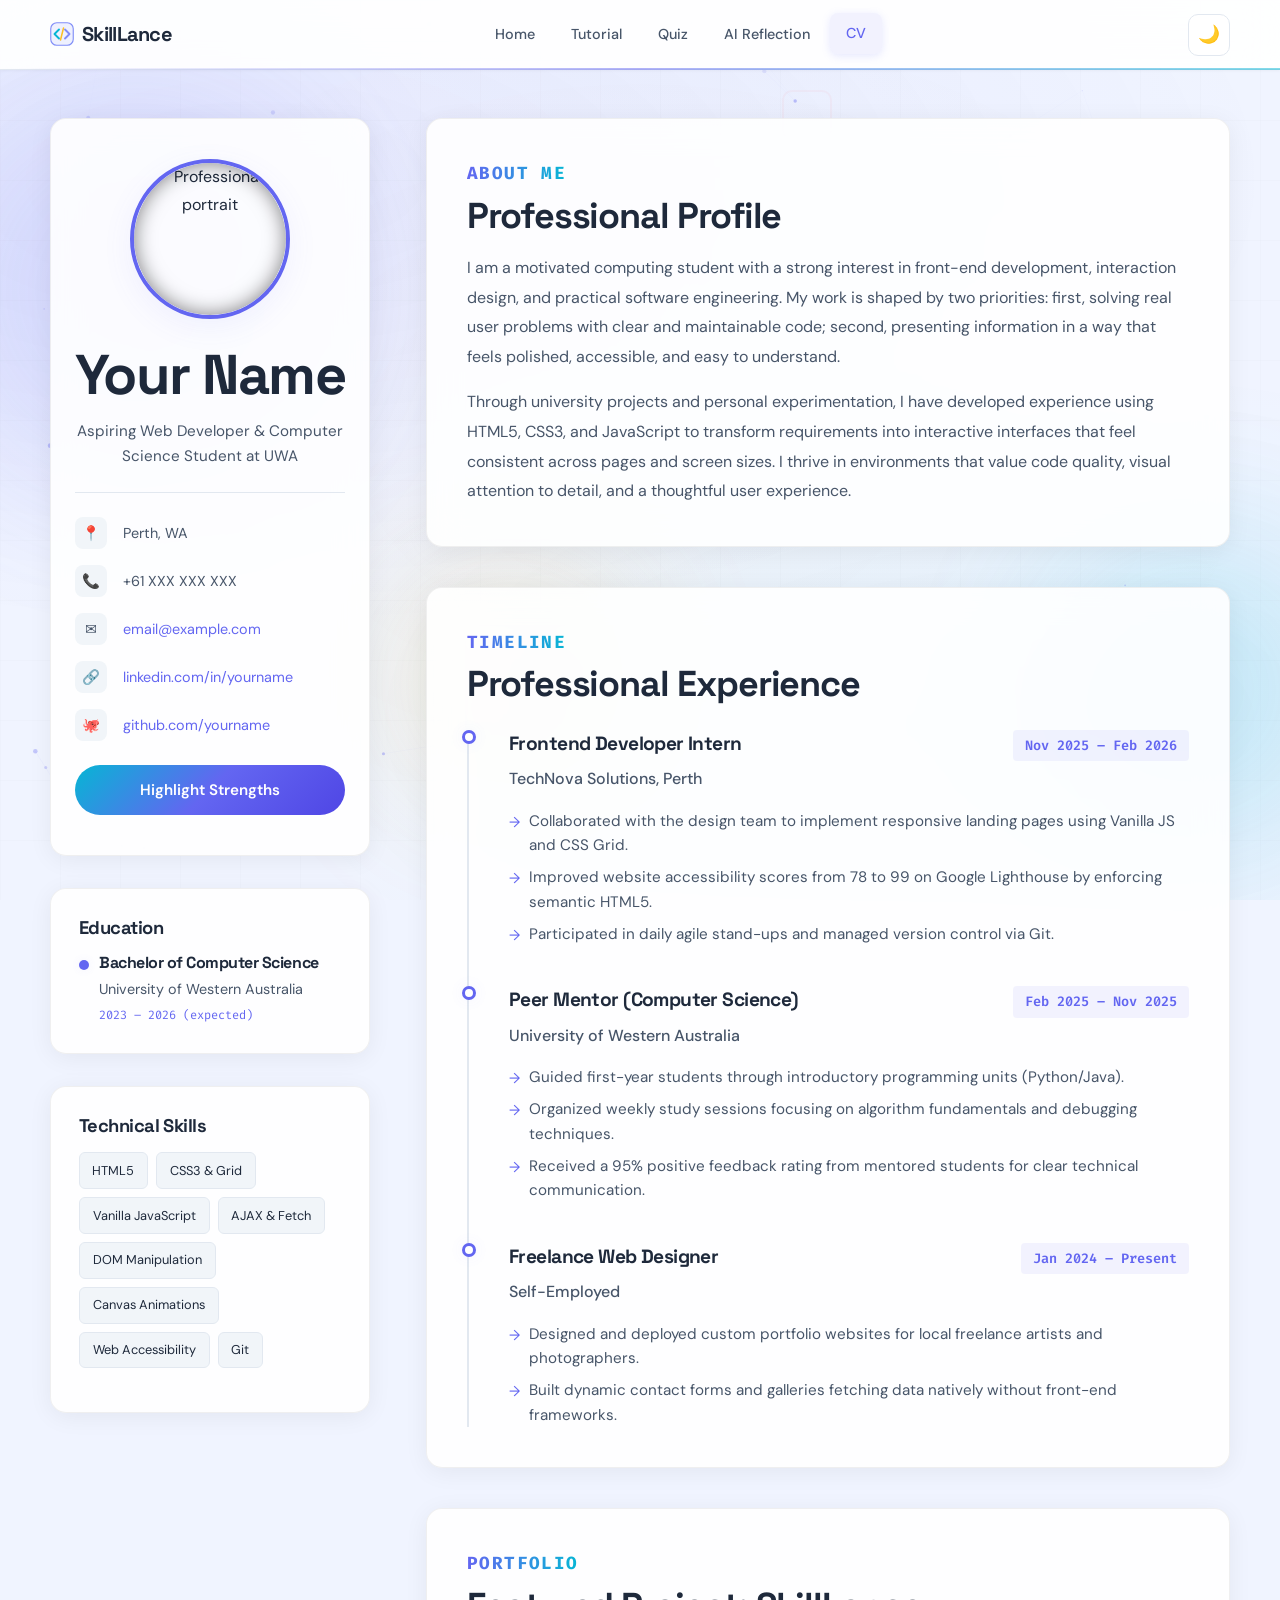
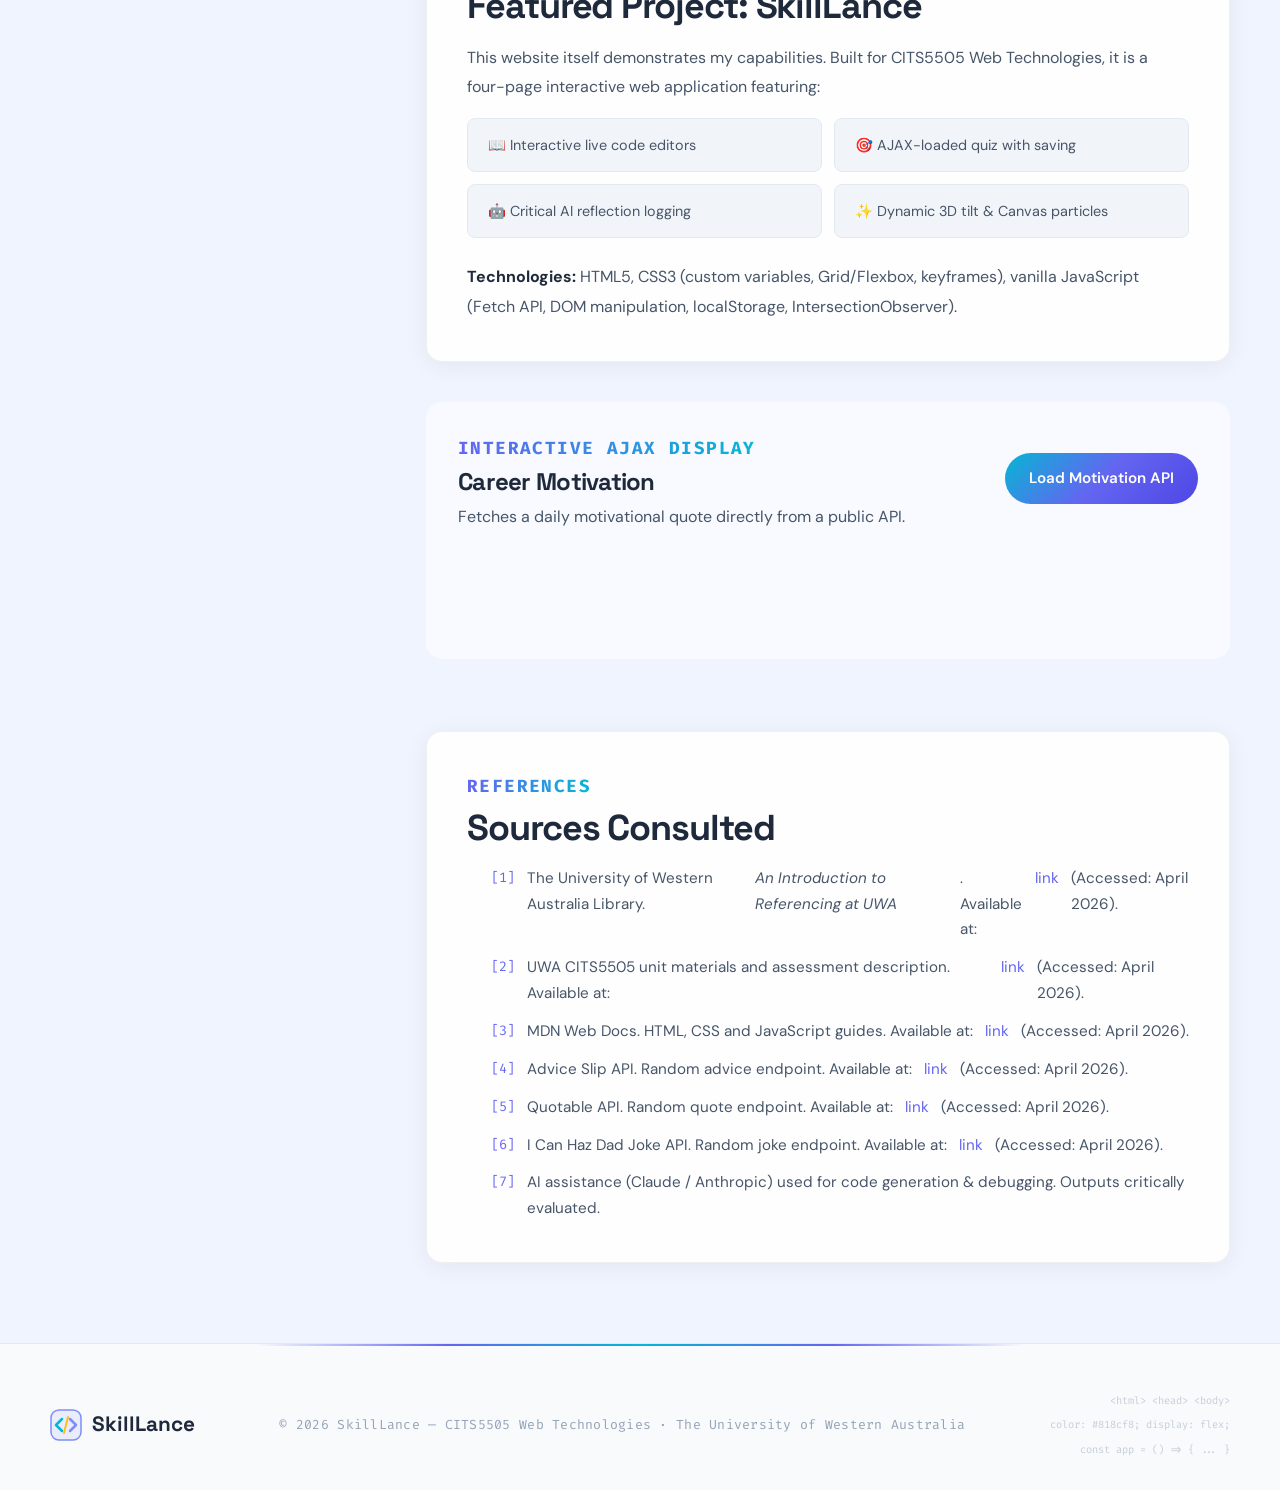
==== commit cb1a134b: "added animations and styling" ====
--- a/cv.html
+++ b/cv.html
@@ -1,241 +1,229 @@
 <!DOCTYPE html>
-<html lang="en" data-theme="light">
+<html lang="en" data-theme="dark">
 <head>
   <meta charset="UTF-8" />
   <meta name="viewport" content="width=device-width, initial-scale=1.0" />
-  <meta name="description" content="SkillLance — Learn HTML, CSS, and JavaScript through interactive tutorials, quizzes, and hands-on practice." />
-  <title>SkillLance - Home</title>
-  
+  <meta name="description" content="SkillLance — Portfolio and CV page." />
+  <title>SkillLance - CV &amp; Portfolio</title>
   <link rel="preconnect" href="https://fonts.googleapis.com" />
   <link rel="preconnect" href="https://fonts.gstatic.com" crossorigin />
   <link href="https://fonts.googleapis.com/css2?family=Syne:wght@500;600;700;800&family=DM+Sans:ital,opsz,wght@0,9..40,400;0,9..40,500;0,9..40,600;1,9..40,400&family=Fira+Code:wght@400;500&display=swap" rel="stylesheet" />
-  <link href="https://fonts.googleapis.com/css2?family=Space+Grotesk:wght@400;500;700&family=IBM+Plex+Sans:wght@400;500;600;700&family=IBM+Plex+Mono:wght@400;500&display=swap" rel="stylesheet">
-
+  <link href="https://fonts.googleapis.com/css2?family=Space+Grotesk:wght@400;500;700&display=swap" rel="stylesheet">
   <link rel="stylesheet" href="./assets/style.css" />
   <script defer src="./assets/main.js"></script>
 </head>
 <body>
   <a class="skip-link" href="#main-content">Skip to content</a>
-  
-  <!-- Navigation -->
   <nav class="site-nav">
     <div class="container nav-inner">
       <a href="./index.html" class="nav-logo">
-        <span class="logo-badge"></span>
+        <svg class="logo-icon-nav" width="24" height="24" viewBox="0 0 32 32" fill="none"><rect x="1" y="1" width="30" height="30" rx="8" fill="url(#lbg)" opacity="0.12"/><rect x="1" y="1" width="30" height="30" rx="8" stroke="url(#lbg)" stroke-width="1.5"/><path d="M12 10L6 16L12 22" stroke="#06b6d4" stroke-width="2.5" stroke-linecap="round" stroke-linejoin="round"/><path d="M20 10L26 16L20 22" stroke="#818cf8" stroke-width="2.5" stroke-linecap="round" stroke-linejoin="round"/><path d="M18 8L14 24" stroke="#fbbf24" stroke-width="2" stroke-linecap="round"/><defs><linearGradient id="lbg" x1="0" y1="0" x2="32" y2="32"><stop stop-color="#818cf8"/><stop offset="1" stop-color="#06b6d4"/></linearGradient></defs></svg>
         SkillLance
       </a>
-      
       <div class="nav-links">
-        <a href="./index.html" class="active">Home</a>
+        <a href="./index.html">Home</a>
         <a href="./tutorial.html">Tutorial</a>
         <a href="./quiz.html">Quiz</a>
         <a href="./reflection.html">AI Reflection</a>
-        <a href="./cv.html">CV</a>
-      </div>
-      
+        <a href="./cv.html" class="active">CV</a>
+      </div>
       <div class="nav-actions">
         <button class="theme-btn" data-theme-toggle aria-label="Toggle theme">🌙</button>
-        <button class="nav-toggle" aria-label="Toggle menu" aria-expanded="false">
-          <span></span>
-          <span></span>
-          <span></span>
-        </button>
+        <button class="nav-toggle" aria-label="Toggle menu" aria-expanded="false"><span></span><span></span><span></span></button>
       </div>
     </div>
   </nav>
-  
-  <!-- Main Content -->
-  <main id="main-content">
-    <!-- CV Hero Section -->
-    <section class="hero cv-hero">
-      <div class="container cv-grid">
-        <div class="portrait-card glass-card">
-          <img 
-            src="https://picsum.photos/seed/skilllance-portrait/720/900" 
-            alt="Professional portrait placeholder" 
-            width="720" 
-            height="900" 
-            loading="lazy" 
-          />
+
+  <main id="main-content" style="padding-top: 3rem; padding-bottom: 5rem;">
+    <div class="container cv-layout">
+      
+      <!-- LEFT COLUMN: Sticky Sidebar -->
+      <aside class="cv-sidebar">
+        <div class="glass-card cv-profile-card skill-highlight-target">
+          <div class="cv-avatar-wrap">
+            <img src="https://picsum.photos/seed/skilllance-avatar/400/400" alt="Professional portrait" width="400" height="400" loading="lazy" />
+          </div>
+          <h1>Your Name</h1>
+          <p class="cv-headline">Aspiring Web Developer &amp; Computer Science Student at UWA</p>
+          
+          <div class="cv-contact-list">
+            <div class="contact-item">
+              <span class="c-icon">📍</span> <span class="c-text">Perth, WA</span>
+            </div>
+            <div class="contact-item">
+              <span class="c-icon">📞</span> <span class="c-text">+61 XXX XXX XXX</span>
+            </div>
+            <div class="contact-item">
+              <span class="c-icon">✉️</span> <a href="mailto:email@example.com" class="c-text">email@example.com</a>
+            </div>
+            <div class="contact-item">
+              <span class="c-icon">🔗</span> <a href="#" class="c-text">linkedin.com/in/yourname</a>
+            </div>
+            <div class="contact-item">
+              <span class="c-icon">🐙</span> <a href="#" class="c-text">github.com/yourname</a>
+            </div>
+          </div>
+          
+          <button type="button" class="btn btn-primary" id="highlight-skills" style="width:100%; margin-top:1.5rem;">Highlight Strengths</button>
         </div>
+
+        <div class="glass-card cv-sidebar-card skill-highlight-target" style="margin-top:2rem;">
+          <h3>Education</h3>
+          <div class="timeline-item">
+            <div class="tl-dot"></div>
+            <h4>Bachelor of Computer Science</h4>
+            <p class="tl-org">University of Western Australia</p>
+            <p class="tl-date">2023 – 2026 (expected)</p>
+          </div>
+        </div>
+
+        <div class="glass-card cv-sidebar-card skill-highlight-target" style="margin-top:2rem;">
+          <h3>Technical Skills</h3>
+          <div class="skills-wrap">
+            <span class="skill-pill">HTML5</span>
+            <span class="skill-pill">CSS3 &amp; Grid</span>
+            <span class="skill-pill">Vanilla JavaScript</span>
+            <span class="skill-pill">AJAX &amp; Fetch</span>
+            <span class="skill-pill">DOM Manipulation</span>
+            <span class="skill-pill">Canvas Animations</span>
+            <span class="skill-pill">Web Accessibility</span>
+            <span class="skill-pill">Git</span>
+          </div>
+        </div>
+      </aside>
+
+      <!-- RIGHT COLUMN: Main Content -->
+      <div class="cv-main-content">
         
-        <div class="cv-info">
-          <p class="eyebrow">Curriculum Vitae</p>
-          <h1>Your Name Here</h1>
-          <p class="lead">
-            Aspiring web developer and problem solver focused on building thoughtful, 
-            accessible, and user-friendly digital experiences. This sample CV page presents 
-            the author as a candidate for entry-level software and web development roles 
-            while demonstrating advanced HTML, CSS, and JavaScript techniques.
-          </p>
+        <section class="cv-section glass-card skill-highlight-target">
+          <p class="eyebrow">About Me</p>
+          <h2>Professional Profile</h2>
+          <p style="color:var(--text-2);line-height:1.85;margin-bottom:1rem">
+            I am a motivated computing student with a strong interest in front-end development,
+            interaction design, and practical software engineering. My work is shaped by two
+            priorities: first, solving real user problems with clear and maintainable code;
+            second, presenting information in a way that feels polished, accessible, and easy
+            to understand.
+          </p>
+          <p style="color:var(--text-2);line-height:1.85">
+            Through university projects and personal experimentation, I have developed experience
+            using HTML5, CSS3, and JavaScript to transform requirements into interactive interfaces
+            that feel consistent across pages and screen sizes. I thrive in environments that value
+            code quality, visual attention to detail, and a thoughtful user experience.
+          </p>
+        </section>
+
+        <section class="cv-section glass-card skill-highlight-target">
+          <p class="eyebrow">Timeline</p>
+          <h2>Professional Experience</h2>
           
-          <div class="hero-actions">
-            <button type="button" class="btn btn-primary" id="highlight-skills">
-              Highlight Strengths
-            </button>
-            <a href="#references" class="btn btn-secondary">Jump to References</a>
-          </div>
-          
-          <div class="contact-row">
-            <span>📍 Perth, Western Australia</span>
-            <span>📞 +61 XXX XXX XXX</span>
-            <span>✉️ email@example.com</span>
-            <span>🔗 linkedin.com/in/yourname</span>
-          </div>
-        </div>
-      </div>
-    </section>
-    
-    <!-- CV Sections -->
-    <section class="section">
-      <div class="container cv-sections">
-        <!-- Professional Profile -->
-        <article class="glass-card skill-highlight-target">
-          <h2>Professional Profile</h2>
-          <p>
-            I am a motivated computing student with a strong interest in front-end development, 
-            interaction design, and practical software engineering. My work is shaped by two 
-            priorities: first, solving real user problems with clear and maintainable code; 
-            second, presenting information in a way that feels polished, accessible, and easy 
-            to understand.
-          </p>
-          <p>
-            Through university projects and personal experimentation, I have developed experience 
-            using HTML5, CSS3, and JavaScript to transform requirements into interactive interfaces 
-            that feel consistent across pages and screen sizes.
-          </p>
-        </article>
-        
-        <!-- Education -->
-        <article class="glass-card skill-highlight-target">
-          <h2>Education</h2>
-          <p>
-            <strong>Bachelor of Computer Science</strong> — University of Western Australia
-          </p>
-          <p>
-            Relevant coursework includes programming fundamentals, databases, web development, 
-            software design, and user interface principles. Key learning areas encompass semantic 
-            HTML, responsive CSS, JavaScript programming, version control with Git, and 
-            collaborative development practices.
-          </p>
-          <p>
-            Alongside formal coursework, I regularly reinforce concepts by rebuilding small 
-            interfaces, analysing existing websites, and experimenting with interactive patterns.
-          </p>
-        </article>
-        
-        <!-- Technical Skills -->
-        <article class="glass-card skill-highlight-target">
-          <h2>Technical Skills</h2>
-          <div class="skills-wrap">
-            <span class="skill-pill">HTML5 Semantics</span>
-            <span class="skill-pill">CSS3 & Flexbox</span>
-            <span class="skill-pill">CSS Grid</span>
-            <span class="skill-pill">Responsive Design</span>
-            <span class="skill-pill">JavaScript ES6+</span>
-            <span class="skill-pill">DOM Manipulation</span>
-            <span class="skill-pill">AJAX & Fetch API</span>
-            <span class="skill-pill">Git & GitHub</span>
-            <span class="skill-pill">Accessibility (a11y)</span>
-            <span class="skill-pill">UI/UX Principles</span>
-            <span class="skill-pill">Testing & Debugging</span>
-            <span class="skill-pill">VS Code</span>
-          </div>
-          <p>
-            I am especially interested in the intersection of technical implementation and user 
-            experience. I pay attention to naming conventions, code readability, visual hierarchy, 
-            colour contrast, navigation clarity, and feedback states.
-          </p>
-        </article>
-        
-        <!-- Project Strengths -->
-        <article class="glass-card skill-highlight-target">
-          <h2>Project Strengths</h2>
-          <p>
-            My strongest project qualities are reliability, organisation, and adaptability. 
-            I break larger tasks into logical components, keep interface patterns consistent 
-            across multiple pages, and revise early drafts when they do not fully meet the brief.
-          </p>
-          <p>
-            I also communicate technical ideas clearly. Whether I am documenting a design choice, 
-            writing a tutorial, or reflecting on AI-assisted coding, I try to explain what was 
-            built, why it was built that way, and what trade-offs were involved.
-          </p>
-        </article>
-      </div>
-    </section>
-    
-    <!-- AJAX Demo Section -->
-    <section class="section section-alt">
-      <div class="container">
-        <div class="ajax-box glass-card">
-          <div>
-            <p class="eyebrow">Interactive Element</p>
-            <h2>Career Motivation</h2>
-            <p>
-              This panel uses AJAX to fetch a motivational quote from a public API, 
-              demonstrating client-side data retrieval on the CV page.
-            </p>
-          </div>
-          <button type="button" class="btn btn-primary" id="load-quote">
-            Load Motivation
-          </button>
-        </div>
-        
-        <div id="quote-output" class="quote-output">
-          <!-- Quote will be loaded here -->
-        </div>
-      </div>
-    </section>
-    
-    <!-- References Section -->
-    <section id="references" class="section">
-      <div class="container">
-        <div class="references-card glass-card">
+          <div class="experience-timeline">
+            <div class="exp-item">
+              <div class="exp-header">
+                <h3>Frontend Developer Intern</h3>
+                <span class="exp-date">Nov 2025 – Feb 2026</span>
+              </div>
+              <p class="exp-org">TechNova Solutions, Perth</p>
+              <ul class="exp-bullets">
+                <li>Collaborated with the design team to implement responsive landing pages using Vanilla JS and CSS Grid.</li>
+                <li>Improved website accessibility scores from 78 to 99 on Google Lighthouse by enforcing semantic HTML5.</li>
+                <li>Participated in daily agile stand-ups and managed version control via Git.</li>
+              </ul>
+            </div>
+
+            <div class="exp-item">
+              <div class="exp-header">
+                <h3>Peer Mentor (Computer Science)</h3>
+                <span class="exp-date">Feb 2025 – Nov 2025</span>
+              </div>
+              <p class="exp-org">University of Western Australia</p>
+              <ul class="exp-bullets">
+                <li>Guided first-year students through introductory programming units (Python/Java).</li>
+                <li>Organized weekly study sessions focusing on algorithm fundamentals and debugging techniques.</li>
+                <li>Received a 95% positive feedback rating from mentored students for clear technical communication.</li>
+              </ul>
+            </div>
+
+            <div class="exp-item">
+              <div class="exp-header">
+                <h3>Freelance Web Designer</h3>
+                <span class="exp-date">Jan 2024 – Present</span>
+              </div>
+              <p class="exp-org">Self-Employed</p>
+              <ul class="exp-bullets">
+                <li>Designed and deployed custom portfolio websites for local freelance artists and photographers.</li>
+                <li>Built dynamic contact forms and galleries fetching data natively without front-end frameworks.</li>
+              </ul>
+            </div>
+          </div>
+        </section>
+
+        <section class="cv-section glass-card skill-highlight-target">
+          <p class="eyebrow">Portfolio</p>
+          <h2>Featured Project: SkillLance</h2>
+          <p style="color:var(--text-2);line-height:1.85;margin-bottom:1rem">
+            This website itself demonstrates my capabilities. Built for CITS5505 Web Technologies,
+            it is a four-page interactive web application featuring:
+          </p>
+          <div class="project-grid" style="display:grid;grid-template-columns:1fr 1fr;gap:0.75rem;margin-bottom:1.5rem">
+            <div class="feature-box">📖 Interactive live code editors</div>
+            <div class="feature-box">🎯 AJAX-loaded quiz with saving</div>
+            <div class="feature-box">🤖 Critical AI reflection logging</div>
+            <div class="feature-box">✨ Dynamic 3D tilt &amp; Canvas particles</div>
+          </div>
+          <p style="color:var(--text-2);line-height:1.85">
+            <strong style="color:var(--text)">Technologies:</strong> HTML5, CSS3 (custom variables, Grid/Flexbox, keyframes),
+            vanilla JavaScript (Fetch API, DOM manipulation, localStorage, IntersectionObserver).
+          </p>
+        </section>
+
+        <!-- AJAX Demo -->
+        <section class="cv-section section-alt" style="border-radius:16px; padding:2rem;">
+          <div class="ajax-box">
+            <div>
+              <p class="eyebrow" style="margin-bottom:0.2rem">Interactive AJAX Display</p>
+              <h2 style="margin-bottom:0.5rem;font-size:1.5rem">Career Motivation</h2>
+              <p style="color:var(--text-2)">Fetches a daily motivational quote directly from a public API.</p>
+            </div>
+            <button type="button" class="btn btn-primary" id="load-quote" style="margin-top:1rem;margin-bottom:1.5rem">Load Motivation API</button>
+          </div>
+          <div id="quote-output" class="quote-output"></div>
+        </section>
+
+        <!-- References -->
+        <section id="references" class="cv-section glass-card" style="margin-top:2rem">
           <p class="eyebrow">References</p>
           <h2>Sources Consulted</h2>
-          
-          <ol class="references-list">
-            <li>
-              The University of Western Australia Library. <em>An Introduction to Referencing at UWA</em>. 
-              Available at: <a href="https://guides.library.uwa.edu.au/referencinguwa" target="_blank" rel="noopener">
-              https://guides.library.uwa.edu.au/referencinguwa</a> (Accessed: April 2026).
-            </li>
-            <li>
-              UWA CITS5505 unit materials and assessment description. 
-              Available at: <a href="https://teaching.csse.uwa.edu.au/units/CITS5505/" target="_blank" rel="noopener">
-              https://teaching.csse.uwa.edu.au/units/CITS5505/</a> (Accessed: April 2026).
-            </li>
-            <li>
-              MDN Web Docs. HTML, CSS and JavaScript guides. 
-              Available at: <a href="https://developer.mozilla.org/" target="_blank" rel="noopener">
-              https://developer.mozilla.org/</a> (Accessed: April 2026).
-            </li>
-            <li>
-              Compliments API. Random compliment endpoint used for quiz rewards. 
-              Available at: <a href="https://compliments-api.vercel.app/random" target="_blank" rel="noopener">
-              https://compliments-api.vercel.app/random</a> (Accessed: April 2026).
-            </li>
-            <li>
-              Quotable API. Random quote endpoint used for CV motivation feature. 
-              Available at: <a href="https://api.quotable.io/" target="_blank" rel="noopener">
-              https://api.quotable.io/</a> (Accessed: April 2026).
-            </li>
-            <li>
-              AI assistance (Claude by Anthropic) used for brainstorming layout ideas, reviewing quiz logic, 
-              drafting tutorial wording, and reflecting on risks and limitations. All outputs were checked, 
-              edited, and adapted before inclusion.
-            </li>
+          <ol class="references-list" style="margin-left: 1.5rem; color: var(--text-2); display: flex; flex-direction: column; gap: 0.75rem; font-size: 0.9rem;">
+            <li>The University of Western Australia Library. <em>An Introduction to Referencing at UWA</em>. Available at: <a href="https://guides.library.uwa.edu.au/referencinguwa" target="_blank" rel="noopener" style="color:var(--accent)">link</a> (Accessed: April 2026).</li>
+            <li>UWA CITS5505 unit materials and assessment description. Available at: <a href="https://teaching.csse.uwa.edu.au/units/CITS5505/" target="_blank" rel="noopener" style="color:var(--accent)">link</a> (Accessed: April 2026).</li>
+            <li>MDN Web Docs. HTML, CSS and JavaScript guides. Available at: <a href="https://developer.mozilla.org/" target="_blank" rel="noopener" style="color:var(--accent)">link</a> (Accessed: April 2026).</li>
+            <li>Advice Slip API. Random advice endpoint. Available at: <a href="https://api.adviceslip.com/" target="_blank" rel="noopener" style="color:var(--accent)">link</a> (Accessed: April 2026).</li>
+            <li>Quotable API. Random quote endpoint. Available at: <a href="https://api.quotable.io/" target="_blank" rel="noopener" style="color:var(--accent)">link</a> (Accessed: April 2026).</li>
+            <li>I Can Haz Dad Joke API. Random joke endpoint. Available at: <a href="https://icanhazdadjoke.com/" target="_blank" rel="noopener" style="color:var(--accent)">link</a> (Accessed: April 2026).</li>
+            <li>AI assistance (Claude / Anthropic) used for code generation & debugging. Outputs critically evaluated.</li>
           </ol>
-        </div>
-      </div>
-    </section>
+        </section>
+
+      </div>
+    </div>
   </main>
-  
-  <!-- Footer -->
+
   <footer class="site-footer">
-    <div class="container">
-      <p>© 2026 SkillLance — A CITS5505 Web Technologies Project</p>
+    <div class="footer-glow"></div>
+    <div class="container footer-inner">
+      <div class="footer-brand">
+        <a href="./index.html" class="footer-logo">
+          <svg class="logo-icon" width="32" height="32" viewBox="0 0 32 32" fill="none"><rect x="1" y="1" width="30" height="30" rx="8" fill="url(#flbgc)" opacity="0.12"/><rect x="1" y="1" width="30" height="30" rx="8" stroke="url(#flbgc)" stroke-width="1.5"/><path d="M12 10L6 16L12 22" stroke="#06b6d4" stroke-width="2.5" stroke-linecap="round" stroke-linejoin="round"/><path d="M20 10L26 16L20 22" stroke="#818cf8" stroke-width="2.5" stroke-linecap="round" stroke-linejoin="round"/><path d="M18 8L14 24" stroke="#fbbf24" stroke-width="2" stroke-linecap="round"/><defs><linearGradient id="flbgc" x1="0" y1="0" x2="32" y2="32"><stop stop-color="#818cf8"/><stop offset="1" stop-color="#06b6d4"/></linearGradient></defs></svg>
+          <span>SkillLance</span>
+        </a>
+      </div>
+      <div class="footer-copy"><p>&copy; 2026 SkillLance &mdash; CITS5505 Web Technologies &middot; The University of Western Australia</p></div>
+      <div class="footer-code-float" aria-hidden="true">
+        <span>&lt;html&gt; &lt;head&gt; &lt;body&gt;</span>
+        <span>color: #818cf8; display: flex;</span>
+        <span>const app = () =&gt; { ... }</span>
+      </div>
     </div>
   </footer>
 </body>
--- a/assets/style.css
+++ b/assets/style.css
@@ -1,13 +1,12 @@
 /* ═══════════════════════════════════════════════════════════════════════════
-   SKILLLANCE — Complete Design System
+   SKILLLANCE — Complete Design System v2
    Theme: Dark default with light toggle
    Fonts: Syne (display) · DM Sans (body) · Fira Code (mono)
-   Palette: Warm indigo accent with amber highlights
+   3D Animations · Floating Elements · Animated Background
 ═══════════════════════════════════════════════════════════════════════════ */
 
 /* ── 1. Design Tokens ──────────────────────────────────────────────────── */
 :root {
-  /* Dark Theme (Default) */
   --bg:             #0d0f17;
   --bg-alt:         #141620;
   --surface:        #181a24;
@@ -31,6 +30,7 @@
   --code-bg:        #0d0e1a;
   --code-text:      #cdd6f4;
   --nav-bg:         rgba(13, 15, 23, 0.92);
+  --footer-bg:      #0a0c12;
   --shadow:         0 4px 24px rgba(0, 0, 0, 0.3);
   --shadow-lg:      0 12px 48px rgba(0, 0, 0, 0.4);
   --glass:          rgba(24, 26, 36, 0.75);
@@ -38,46 +38,39 @@
 }
 
 [data-theme="light"] {
-  --bg:             #f7f6f3;
-  --bg-alt:         #ffffff;
+  --bg:             #f0f4ff;
+  --bg-alt:         #f8faff;
   --surface:        #ffffff;
-  --surface-2:      #f0efe9;
-  --surface-3:      #e8e6df;
-  --border:         #e2ddd7;
-  --border-2:       #ccc8c0;
-  --text:           #1a1714;
-  --text-2:         #5a544e;
-  --text-3:         #a09890;
-  --accent:         #5c5ff5;
-  --accent-hover:   #4547d4;
-  --accent-bg:      rgba(92, 95, 245, 0.08);
-  --accent-txt:     #4547d4;
+  --surface-2:      #f1f5f9;
+  --surface-3:      #e2e8f0;
+  --border:         #e2e8f0;
+  --border-2:       #cbd5e1;
+  --text:           #1e293b;
+  --text-2:         #475569;
+  --text-3:         #94a3b8;
+  --accent:         #6366f1;
+  --accent-hover:   #4f46e5;
+  --accent-bg:      rgba(99, 102, 241, 0.08);
+  --accent-txt:     #4f46e5;
   --green:          #16a34a;
   --green-bg:       rgba(22, 163, 74, 0.1);
   --coral:          #dc2626;
   --coral-bg:       rgba(220, 38, 38, 0.08);
   --amber:          #d97706;
   --amber-bg:       rgba(217, 119, 6, 0.1);
-  --code-bg:        #1e1e2e;
-  --code-text:      #cdd6f4;
-  --nav-bg:         rgba(247, 246, 243, 0.92);
+  --code-bg:        #1e293b;
+  --code-text:      #e2e8f0;
+  --nav-bg:         rgba(255, 255, 255, 0.92);
+  --footer-bg:      #f8fafc;
   --shadow:         0 4px 24px rgba(0, 0, 0, 0.06);
   --shadow-lg:      0 12px 48px rgba(0, 0, 0, 0.1);
-  --glass:          rgba(255, 255, 255, 0.8);
+  --glass:          rgba(255, 255, 255, 0.9);
   --glass-border:   rgba(0, 0, 0, 0.06);
 }
 
 /* ── 2. Reset & Base ───────────────────────────────────────────────────── */
-*, *::before, *::after { 
-  box-sizing: border-box; 
-  margin: 0; 
-  padding: 0; 
-}
-
-html { 
-  scroll-behavior: smooth; 
-  font-size: 16px; 
-}
+*, *::before, *::after { box-sizing: border-box; margin: 0; padding: 0; }
+html { scroll-behavior: smooth; font-size: 16px; }
 
 body {
   font-family: 'DM Sans', system-ui, sans-serif;
@@ -85,104 +78,101 @@
   color: var(--text);
   line-height: 1.72;
   -webkit-font-smoothing: antialiased;
-  -moz-osx-font-smoothing: grayscale;
   min-height: 100vh;
-}
-
-a { 
-  color: var(--accent); 
-  text-decoration: none; 
-  transition: color 0.2s ease;
-}
-
-a:hover { 
-  color: var(--accent-hover); 
-}
-
-ul, ol { 
-  list-style: none; 
-}
-
-img { 
-  max-width: 100%; 
-  display: block; 
-}
-
-button, input, select, textarea { 
-  font: inherit; 
-}
-
-/* ── 3. Accessibility ──────────────────────────────────────────────────── */
+  position: relative;
+  overflow-x: hidden;
+}
+
+a { color: var(--accent); text-decoration: none; transition: color 0.2s ease; }
+a:hover { color: var(--accent-hover); }
+ul, ol { list-style: none; }
+img { max-width: 100%; display: block; }
+button, input, select, textarea { font: inherit; }
+
+/* ── 3. Animated 3D Background ─────────────────────────────────────────── */
+body::before {
+  content: '';
+  position: fixed;
+  top: 0; left: 0; right: 0; bottom: 0;
+  background:
+    radial-gradient(ellipse 80% 50% at 20% 20%, rgba(99, 102, 241, 0.08), transparent),
+    radial-gradient(ellipse 60% 40% at 80% 80%, rgba(6, 182, 212, 0.06), transparent),
+    radial-gradient(ellipse 50% 50% at 50% 50%, rgba(251, 191, 36, 0.03), transparent);
+  animation: bgShift 20s ease-in-out infinite alternate;
+  pointer-events: none;
+  z-index: -1;
+}
+
+@keyframes bgShift {
+  0% { transform: scale(1) translate(0, 0); }
+  33% { transform: scale(1.05) translate(-2%, 3%); }
+  66% { transform: scale(0.98) translate(3%, -2%); }
+  100% { transform: scale(1.02) translate(-1%, 1%); }
+}
+
+/* Floating orbs */
+.floating-orbs {
+  position: fixed;
+  inset: 0;
+  pointer-events: none;
+  z-index: -1;
+  overflow: hidden;
+}
+
+.orb {
+  position: absolute;
+  border-radius: 50%;
+  filter: blur(80px);
+  opacity: 0.15;
+  animation: orbFloat 18s ease-in-out infinite;
+}
+
+.orb-1 { width: 400px; height: 400px; background: var(--accent); top: 10%; left: -5%; animation-duration: 22s; }
+.orb-2 { width: 300px; height: 300px; background: #06b6d4; top: 60%; right: -5%; animation-duration: 18s; animation-delay: -5s; }
+.orb-3 { width: 250px; height: 250px; background: #fbbf24; bottom: 10%; left: 30%; animation-duration: 25s; animation-delay: -10s; }
+
+@keyframes orbFloat {
+  0%, 100% { transform: translate(0, 0) scale(1); }
+  25% { transform: translate(30px, -40px) scale(1.1); }
+  50% { transform: translate(-20px, 20px) scale(0.95); }
+  75% { transform: translate(15px, 30px) scale(1.05); }
+}
+
+/* ── 4. Accessibility ──────────────────────────────────────────────────── */
 .skip-link {
-  position: absolute;
-  left: 1rem;
-  top: -4rem;
-  background: var(--accent);
-  color: #fff;
-  padding: 0.75rem 1.25rem;
-  border-radius: 999px;
-  font-weight: 600;
-  z-index: 1000;
-  transition: top 0.2s ease;
-}
-
-.skip-link:focus {
-  top: 1rem;
-}
-
-/* ── 4. Layout Utilities ───────────────────────────────────────────────── */
-.container {
-  width: min(1180px, calc(100% - 2rem));
-  margin: 0 auto;
-}
-
-.section {
-  padding: 5rem 0;
-}
-
-.section-alt {
-  background: var(--bg-alt);
-}
-
-/* ── 5. Navigation ─────────────────────────────────────────────────────── */
+  position: absolute; left: 1rem; top: -4rem;
+  background: var(--accent); color: #fff;
+  padding: 0.75rem 1.25rem; border-radius: 999px;
+  font-weight: 600; z-index: 1000; transition: top 0.2s ease;
+}
+.skip-link:focus { top: 1rem; }
+
+/* ── 5. Layout Utilities ───────────────────────────────────────────────── */
+.container { width: min(1180px, calc(100% - 2rem)); margin: 0 auto; }
+.section { padding: 5rem 0; }
+.section-alt { background: var(--bg-alt); }
+
+/* ── 6. Navigation ─────────────────────────────────────────────────────── */
 .site-nav {
-  position: sticky;
-  top: 0;
-  z-index: 200;
-  height: 70px;
+  position: sticky; top: 0; z-index: 200; height: 70px;
   background: var(--nav-bg);
-  backdrop-filter: blur(20px);
-  -webkit-backdrop-filter: blur(20px);
+  backdrop-filter: blur(20px); -webkit-backdrop-filter: blur(20px);
   border-bottom: 1px solid var(--border);
+  box-shadow: 0 1px 3px rgba(0,0,0,0.04);
   transition: all 0.3s ease;
 }
 
-.nav-inner {
-  height: 100%;
-  display: flex;
-  align-items: center;
-  justify-content: space-between;
-  gap: 1rem;
-}
+.nav-inner { height: 100%; display: flex; align-items: center; justify-content: space-between; gap: 1rem; }
 
 .nav-logo {
-  font-family: 'SpaceSpace Grotesk', sans-serif;
-  font-weight: 750;
-  font-size: 1.25rem;
-  letter-spacing: -0.035em;
-  color: var(--text);
-  display: flex;
-  align-items: center;
-  gap: 8px;
-  flex-shrink: 0;
+  font-family: 'Space Grotesk', sans-serif; font-weight: 750; font-size: 1.25rem;
+  letter-spacing: -0.035em; color: var(--text);
+  display: flex; align-items: center; gap: 8px; flex-shrink: 0;
 }
 
 .logo-badge {
-  width: 10px;
-  height: 10px;
-  background: var(--accent);
-  border-radius: 50%;
-  animation: pulse 2s ease-in-out infinite;
+  width: 10px; height: 10px; background: var(--accent);
+  border-radius: 50%; animation: pulse 2s ease-in-out infinite;
 }
 
 @keyframes pulse {
@@ -190,1662 +180,1950 @@
   50% { opacity: 0.7; transform: scale(1.1); }
 }
 
-.nav-links {
-  display: flex;
-  gap: 4px;
-}
+.nav-links { display: flex; gap: 4px; }
 
 .nav-links a {
-  font-size: 0.9rem;
-  font-weight: 500;
-  color: var(--text-2);
-  padding: 0.5rem 1rem;
-  border-radius: 8px;
-  transition: all 0.2s ease;
+  font-size: 0.9rem; font-weight: 500; color: var(--text-2);
+  padding: 0.5rem 1rem; border-radius: 8px;
+  transition: all 0.3s cubic-bezier(0.34, 1.56, 0.64, 1);
+  transform-style: preserve-3d; perspective: 600px;
 }
 
 .nav-links a:hover {
-  color: var(--text);
-  background: var(--surface-2);
+  color: var(--text); background: var(--surface-2);
+  transform: translateY(-2px) rotateX(5deg);
+  box-shadow: 0 4px 12px rgba(0,0,0,0.1);
 }
 
 .nav-links a.active {
-  color: var(--accent);
-  background: var(--accent-bg);
-}
-
-.nav-actions {
-  display: flex;
-  align-items: center;
-  gap: 0.75rem;
-}
+  color: var(--accent); background: var(--accent-bg);
+  transform: translateY(-1px);
+  box-shadow: 0 2px 8px rgba(129, 140, 248, 0.2);
+}
+
+.nav-actions { display: flex; align-items: center; gap: 0.75rem; }
 
 .theme-btn {
-  display: flex;
-  align-items: center;
-  justify-content: center;
-  width: 42px;
-  height: 42px;
-  background: var(--surface);
-  border: 1px solid var(--border);
-  border-radius: 10px;
-  cursor: pointer;
-  font-size: 1.1rem;
-  color: var(--text-2);
-  transition: all 0.2s ease;
+  display: flex; align-items: center; justify-content: center;
+  width: 42px; height: 42px; background: var(--surface);
+  border: 1px solid var(--border); border-radius: 10px;
+  cursor: pointer; font-size: 1.1rem; color: var(--text-2);
+  transition: all 0.3s cubic-bezier(0.34, 1.56, 0.64, 1);
+  transform-style: preserve-3d;
 }
 
 .theme-btn:hover {
-  color: var(--accent);
-  border-color: var(--accent);
-  transform: translateY(-1px);
-}
-
-/* Mobile Nav Toggle */
+  color: var(--accent); border-color: var(--accent);
+  transform: translateY(-2px) rotateY(15deg) scale(1.05);
+  box-shadow: 0 6px 20px rgba(129, 140, 248, 0.2);
+}
+
 .nav-toggle {
-  display: none;
-  flex-direction: column;
-  gap: 5px;
-  padding: 8px;
-  background: transparent;
-  border: none;
-  cursor: pointer;
-}
-
-.nav-toggle span {
-  width: 22px;
-  height: 2px;
-  background: var(--text);
-  border-radius: 2px;
-  transition: all 0.2s ease;
-}
-
-/* ── 6. Typography ─────────────────────────────────────────────────────── */
+  display: none; flex-direction: column; gap: 5px; padding: 8px;
+  background: transparent; border: none; cursor: pointer;
+}
+.nav-toggle span { width: 22px; height: 2px; background: var(--text); border-radius: 2px; transition: all 0.2s ease; }
+
+/* ── 7. Typography ─────────────────────────────────────────────────────── */
 h1, h2, h3, h4 {
-  font-family: 'Space Grotesk', sans-serif;
-  font-weight: 700;
-  letter-spacing: -0.03em;
-  line-height: 1.15;
-  color: var(--text);
-}
-
-h1 {
-  font-size: clamp(2.25rem, 5vw, 3.5rem);
-  font-weight: 800;
-}
-
-h2 {
-  font-size: clamp(1.5rem, 3vw, 2.25rem);
-  margin-bottom: 1rem;
-}
-
-h3 {
-  font-size: 1.25rem;
-  margin-bottom: 0.75rem;
-}
-
-h4 {
-  font-size: 1.1rem;
-  margin-bottom: 0.5rem;
-}
-
-.lead {
-  font-size: 1.1rem;
-  color: var(--text-2);
-  max-width: 600px;
-  line-height: 1.8;
-}
-
+  font-family: 'Space Grotesk', sans-serif; font-weight: 700;
+  letter-spacing: -0.03em; line-height: 1.15; color: var(--text);
+}
+h1 { font-size: clamp(2.25rem, 5vw, 3.5rem); font-weight: 800; }
+h2 { font-size: clamp(1.5rem, 3vw, 2.25rem); margin-bottom: 1rem; }
+h3 { font-size: 1.25rem; margin-bottom: 0.75rem; }
+h4 { font-size: 1.1rem; margin-bottom: 0.5rem; }
+
+.lead { font-size: 1.1rem; color: var(--text-2); max-width: 600px; line-height: 1.8; }
+
+/* Eyebrow with gradient */
 .eyebrow {
-  display: inline-flex;
-  align-items: center;
-  gap: 0.5rem;
-  font-family: 'Fira Code', monospace;
-  font-size: 0.75rem;
-  font-weight: 600;
-  letter-spacing: 0.1em;
-  text-transform: uppercase;
-  color: var(--accent);
-  margin-bottom: 1rem;
-}
-
-.eyebrow::before {
-  content: '';
-  width: 24px;
-  height: 2px;
-  background: var(--accent);
-  border-radius: 2px;
+  position: relative; display: inline-block;
+  font-family: 'Fira Code', monospace; font-size: 1.1rem; font-weight: 700;
+  letter-spacing: 0.08em; text-transform: uppercase; margin-bottom: 0.4rem;
+  background: linear-gradient(90deg, #6366f1, #06b6d4, #6366f1);
+  background-size: 200% auto;
+  -webkit-background-clip: text; background-clip: text; -webkit-text-fill-color: transparent;
+  animation: gradientFlow 4s linear infinite;
+}
+
+.eyebrow.typing {
+  overflow: hidden; white-space: nowrap; width: fit-content; max-width: 0;
+  animation: typing 3.5s steps(30, end) infinite, gradientFlow 4s linear infinite;
+}
+
+.eyebrow.typing::after {
+  content: ''; position: absolute; top: 0; left: 0; height: 100%; width: 40%;
+  background: linear-gradient(120deg, transparent, rgba(255,255,255,0.4), transparent);
+  animation: shine 3.5s infinite;
+}
+
+@keyframes typing { 0% { max-width: 0 } 40% { max-width: 100% } 60% { max-width: 100% } 100% { max-width: 0 } }
+@keyframes gradientFlow { 0% { background-position: 0% center; } 100% { background-position: 200% center; } }
+@keyframes shine { 0% { transform: translateX(-100%); } 60%,100% { transform: translateX(200%); } }
+
+.eyebrow-pill {
+  display: inline-flex; align-items: center; gap: 0.5rem;
+  font-family: 'Fira Code', monospace; font-size: 0.72rem; font-weight: 700;
+  letter-spacing: 0.08em; text-transform: uppercase; color: var(--accent-txt);
+  background: var(--accent-bg); padding: 0.4rem 1rem; border-radius: 999px;
+  margin-bottom: 1.25rem; border: 1px solid var(--accent);
 }
 
 code, .mono {
-  font-family: 'Fira Code', monospace;
-  font-size: 0.9em;
-  background: var(--surface-2);
-  padding: 0.15em 0.4em;
-  border-radius: 4px;
+  font-family: 'Fira Code', monospace; font-size: 0.9em;
+  background: var(--surface-2); padding: 0.15em 0.4em; border-radius: 4px;
 }
 
 pre {
-  margin: 0;
-  padding: 1.25rem;
-  background: var(--code-bg);
-  color: var(--code-text);
-  border-radius: 12px;
-  border: 1px solid var(--border);
-  overflow-x: auto;
-  font-size: 0.9rem;
-  line-height: 1.6;
-}
-
-pre code {
-  background: none;
-  padding: 0;
-}
-
-/* ── 7. Buttons ────────────────────────────────────────────────────────── */
+  margin: 0; padding: 1.25rem; background: var(--code-bg); color: var(--code-text);
+  border-radius: 12px; border: 1px solid var(--border);
+  overflow-x: auto; font-size: 0.9rem; line-height: 1.6;
+}
+pre code { background: none; padding: 0; }
+
+/* ── 8. Buttons with 3D transforms ─────────────────────────────────────── */
 .btn {
-  display: inline-flex;
-  align-items: center;
-  justify-content: center;
-  gap: 0.5rem;
-  padding: 0.75rem 1.5rem;
-  border-radius: 10px;
-  font-family: 'DM Sans', sans-serif;
-  font-size: 0.95rem;
-  font-weight: 600;
-  border: 1px solid transparent;
-  cursor: pointer;
-  transition: all 0.2s ease;
-  text-decoration: none;
-}
+  display: inline-flex; align-items: center; justify-content: center; gap: 0.5rem;
+  padding: 0.75rem 1.5rem; border-radius: 10px;
+  font-family: 'DM Sans', sans-serif; font-size: 0.95rem; font-weight: 600;
+  border: 1px solid transparent; cursor: pointer;
+  transition: all 0.35s cubic-bezier(0.34, 1.56, 0.64, 1);
+  text-decoration: none; transform-style: preserve-3d; perspective: 800px;
+  position: relative; overflow: hidden;
+}
+
+.btn::after {
+  content: ''; position: absolute; inset: 0; border-radius: inherit;
+  background: linear-gradient(135deg, rgba(255,255,255,0.15), transparent);
+  opacity: 0; transition: opacity 0.3s;
+}
+
+.btn:hover::after { opacity: 1; }
 
 .btn:hover {
-  transform: translateY(-2px);
-  box-shadow: var(--shadow);
-}
-
-.btn:active {
-  transform: translateY(0);
-}
+  transform: translateY(-3px) rotateX(8deg) scale(1.02);
+  box-shadow: 0 12px 30px rgba(0,0,0,0.15);
+}
+
+.btn:active { transform: translateY(0) rotateX(0) scale(0.98); }
 
 .btn-primary {
-  background: linear-gradient(135deg, var(--accent), var(--accent-hover));
-  color: #ffffff;
-  border: none;
+  background: linear-gradient(135deg, #06b6d4, #6366f1, #4f46e5);
+  color: #ffffff; border: none; border-radius: 999px; font-weight: 600;
 }
 
 .btn-primary:hover {
   color: #ffffff;
-  box-shadow: 0 8px 24px rgba(129, 140, 248, 0.35);
+  background: linear-gradient(135deg, #4f46e5, #6366f1, #06b6d4);
+  box-shadow: 0 12px 32px rgba(99, 102, 241, 0.4);
+  transform: translateY(-4px) rotateX(8deg) scale(1.03);
 }
 
 .btn-secondary {
-  background: var(--surface);
-  color: var(--text);
-  border: 1px solid var(--border);
-}
-
-.btn-secondary:hover {
+  background: var(--surface); color: var(--text); border: 1px solid var(--border);
+}
+.btn-secondary:hover { border-color: var(--accent); color: var(--accent); }
+
+.btn-ghost {
+  background: transparent; color: var(--text-2); border: none; padding: 0.5rem 1rem;
+}
+.btn-ghost:hover { color: var(--accent); background: var(--accent-bg); transform: none; box-shadow: none; }
+
+.btn-lg { padding: 1.1rem 2.5rem; font-size: 1.05rem; letter-spacing: 0.01em; }
+
+.btn-white {
+  display: inline-flex; align-items: center; gap: 0.5rem;
+  padding: 1rem 2.25rem; border-radius: 999px;
+  background: #fff; color: #1e293b; font-weight: 700; font-size: 1.05rem;
+  border: none; cursor: pointer; text-decoration: none;
+  transition: all 0.35s cubic-bezier(0.34, 1.56, 0.64, 1);
+  transform-style: preserve-3d;
+}
+
+.btn-white:hover {
+  transform: translateY(-4px) rotateX(6deg) scale(1.04);
+  box-shadow: 0 16px 40px rgba(0,0,0,0.2);
+  color: var(--accent);
+}
+
+/* ── 9. Cards ──────────────────────────────────────────────────────────── */
+.card {
+  background: var(--surface); border: 1px solid var(--border);
+  border-radius: 16px; padding: 1.75rem;
+  transition: all 0.35s cubic-bezier(0.34, 1.56, 0.64, 1);
+  transform-style: preserve-3d;
+}
+.card:hover { border-color: var(--border-2); box-shadow: var(--shadow); transform: translateY(-2px); }
+
+.glass-card {
+  background: var(--glass); backdrop-filter: blur(16px); -webkit-backdrop-filter: blur(16px);
+  border: 1px solid var(--glass-border); border-radius: 16px;
+  padding: 1.75rem; box-shadow: var(--shadow);
+  transition: all 0.35s cubic-bezier(0.34, 1.56, 0.64, 1);
+}
+.glass-card:hover { transform: translateY(-2px); box-shadow: var(--shadow-lg); }
+
+/* ── 10. Hero ──────────────────────────────────────────────────────────── */
+.hero {
+  padding: 5rem 0 4rem; position: relative; overflow: hidden;
+}
+
+.hero::before {
+  content: ''; position: absolute; top: -50%; right: -20%;
+  width: 600px; height: 600px;
+  background: radial-gradient(circle, var(--accent-bg) 0%, transparent 70%);
+  pointer-events: none; animation: heroGlow 10s ease-in-out infinite alternate;
+}
+
+@keyframes heroGlow {
+  0% { transform: translate(0,0) scale(1); opacity: 0.6; }
+  100% { transform: translate(-50px, 30px) scale(1.2); opacity: 1; }
+}
+
+.hero-grid { display: grid; grid-template-columns: 1.2fr 0.8fr; gap: 3rem; align-items: center; }
+.hero h1 { margin-bottom: 1.25rem; }
+.hero h1 em { font-style: normal; color: var(--accent); }
+.hero-actions { display: flex; gap: 1rem; margin-top: 2rem; flex-wrap: wrap; }
+
+.hero-card { position: relative; }
+.hero-card h2 { font-size: 1.1rem; margin-bottom: 1.25rem; }
+.hero-card ol { counter-reset: steps; display: flex; flex-direction: column; gap: 0.75rem; }
+.hero-card li {
+  counter-increment: steps; display: flex; align-items: flex-start;
+  gap: 0.75rem; color: var(--text-2); line-height: 1.6;
+}
+.hero-card li::before {
+  content: counter(steps); flex-shrink: 0;
+  display: flex; align-items: center; justify-content: center;
+  width: 28px; height: 28px; background: var(--accent-bg);
+  color: var(--accent); border-radius: 8px; font-size: 0.85rem; font-weight: 600;
+}
+
+/* ── 11. Section Layouts ───────────────────────────────────────────────── */
+.section-grid { display: grid; grid-template-columns: 0.4fr 1fr; gap: 3rem; align-items: start; }
+.section-heading h2 { position: sticky; top: 100px; }
+.content-card { padding: 2rem; }
+.content-card p { color: var(--text-2); margin-bottom: 1.5rem; }
+.two-col { display: grid; grid-template-columns: repeat(2, 1fr); gap: 1.5rem; margin-top: 1.5rem; }
+.two-col h3 { font-size: 1rem; margin-bottom: 0.75rem; }
+.two-col ul { display: flex; flex-direction: column; gap: 0.5rem; }
+.two-col li { color: var(--text-2); padding-left: 1.25rem; position: relative; }
+.two-col li::before { content: '→'; position: absolute; left: 0; color: var(--accent); }
+
+.section-intro { text-align: center; max-width: 600px; margin: 0 auto 3rem; }
+.section-intro h2 { margin-bottom: 0.75rem; }
+.section-intro .lead { max-width: none; }
+
+/* ── 12. Learning Path (Home) ──────────────────────────────────────────── */
+.learning-path-section { background: linear-gradient(180deg, var(--bg) 0%, var(--bg-alt) 100%); }
+
+.learning-path-full {
+  display: grid; grid-template-columns: 1fr auto 1fr auto 1fr auto 1fr;
+  gap: 1rem; align-items: stretch;
+}
+
+.path-card-large {
+  display: flex; flex-direction: column; gap: 0.75rem; padding: 1.5rem;
+  background: var(--surface); border: 1px solid var(--border); border-radius: 16px;
+  text-decoration: none; color: var(--text);
+  transition: all 0.4s cubic-bezier(0.34, 1.56, 0.64, 1);
+  transform-style: preserve-3d; position: relative;
+}
+
+.path-card-large:hover {
   border-color: var(--accent);
-  color: var(--accent);
-}
-
-.btn-ghost {
-  background: transparent;
-  color: var(--text-2);
-  border: none;
-  padding: 0.5rem 1rem;
-}
-
-.btn-ghost:hover {
-  color: var(--accent);
-  background: var(--accent-bg);
-  transform: none;
-  box-shadow: none;
-}
-
-.btn-lg {
-  padding: 1rem 2rem;
-  font-size: 1rem;
-}
-
-/* ── 8. Cards ──────────────────────────────────────────────────────────── */
-.card {
-  background: var(--surface);
-  border: 1px solid var(--border);
-  border-radius: 16px;
-  padding: 1.75rem;
-  transition: all 0.25s ease;
-}
-
-.card:hover {
-  border-color: var(--border-2);
-  box-shadow: var(--shadow);
-}
-
-.glass-card {
-  background: var(--glass);
-  backdrop-filter: blur(16px);
-  -webkit-backdrop-filter: blur(16px);
-  border: 1px solid var(--glass-border);
-  border-radius: 16px;
-  padding: 1.75rem;
-  box-shadow: var(--shadow);
-}
-
-.card-highlight {
-  border-color: var(--accent);
-  background: var(--accent-bg);
-}
-
-/* ── 9. Hero Section ───────────────────────────────────────────────────── */
-.hero {
-  padding: 5rem 0 4rem;
-  position: relative;
-  overflow: hidden;
-}
-
-.hero::before {
-  content: '';
-  position: absolute;
-  top: -50%;
-  right: -20%;
-  width: 600px;
-  height: 600px;
-  background: radial-gradient(circle, var(--accent-bg) 0%, transparent 70%);
-  pointer-events: none;
-}
-
-.hero-grid {
-  display: grid;
-  grid-template-columns: 1.2fr 0.8fr;
-  gap: 3rem;
-  align-items: center;
-}
-
-.hero h1 {
-  margin-bottom: 1.25rem;
-}
-
-.hero h1 em {
-  font-style: normal;
-  color: var(--accent);
-}
-
-.hero-actions {
-  display: flex;
-  gap: 1rem;
-  margin-top: 2rem;
-  flex-wrap: wrap;
-}
-
-.hero-card {
-  position: relative;
-}
-
-.hero-card h2 {
-  font-size: 1.1rem;
-  margin-bottom: 1.25rem;
-}
-
-.hero-card ol {
-  counter-reset: steps;
-  display: flex;
-  flex-direction: column;
-  gap: 0.75rem;
-}
-
-.hero-card li {
-  counter-increment: steps;
-  display: flex;
-  align-items: flex-start;
-  gap: 0.75rem;
-  color: var(--text-2);
-  line-height: 1.6;
-}
-
-.hero-card li::before {
-  content: counter(steps);
-  flex-shrink: 0;
-  display: flex;
-  align-items: center;
-  justify-content: center;
-  width: 28px;
-  height: 28px;
-  background: var(--accent-bg);
-  color: var(--accent);
-  border-radius: 8px;
-  font-size: 0.85rem;
-  font-weight: 600;
-}
-
-/* ── 10. Section Layouts ───────────────────────────────────────────────── */
-.section-grid {
-  display: grid;
-  grid-template-columns: 0.4fr 1fr;
-  gap: 3rem;
-  align-items: start;
-}
-
-.section-heading h2 {
-  position: sticky;
-  top: 100px;
-}
-
-.content-card {
-  padding: 2rem;
-}
-
-.content-card p {
-  color: var(--text-2);
-  margin-bottom: 1.5rem;
-}
-
-.two-col {
-  display: grid;
-  grid-template-columns: repeat(2, 1fr);
-  gap: 1.5rem;
-  margin-top: 1.5rem;
-}
-
-.two-col h3 {
-  font-size: 1rem;
-  margin-bottom: 0.75rem;
-}
-
-.two-col ul {
-  display: flex;
-  flex-direction: column;
-  gap: 0.5rem;
-}
-
-.two-col li {
-  color: var(--text-2);
-  padding-left: 1.25rem;
-  position: relative;
-}
-
-.two-col li::before {
-  content: '→';
-  position: absolute;
-  left: 0;
-  color: var(--accent);
-}
-
-/* ── 11. Demo Cards ────────────────────────────────────────────────────── */
-.demo-card {
-  margin-top: 2rem;
-  padding: 1.5rem;
-  background: var(--surface-2);
-  border-radius: 12px;
-  border: 1px solid var(--border);
-}
-
-.demo-card h3 {
-  font-size: 1rem;
-  margin-bottom: 0.5rem;
-}
-
-.demo-card > p {
-  color: var(--text-2);
-  font-size: 0.95rem;
-  margin-bottom: 1rem;
-}
-
-/* Chips / Tags */
-.chips {
-  display: flex;
-  gap: 0.5rem;
-  flex-wrap: wrap;
-  margin: 1rem 0;
-}
-
-.chip {
-  padding: 0.5rem 1rem;
-  border-radius: 999px;
-  background: transparent;
-  border: 1px solid var(--border);
-  color: var(--text-2);
-  font-size: 0.9rem;
-  cursor: pointer;
-  transition: all 0.2s ease;
-}
-
-.chip:hover {
-  border-color: var(--accent);
-  color: var(--text);
-}
-
-.chip.active {
-  background: var(--accent-bg);
-  border-color: var(--accent);
-  color: var(--accent);
-}
-
-.demo-output {
-  padding: 1rem;
-  background: var(--surface);
-  border-radius: 8px;
-  border: 1px solid var(--border);
-  color: var(--text-2);
-  min-height: 60px;
-}
-
-.demo-output strong {
-  color: var(--accent);
-}
-
-/* Style Themes for CSS Demo */
-.style-demo {
-  padding: 1.5rem;
-  border-radius: 12px;
-  transition: all 0.3s ease;
-  text-align: center;
-}
-
-.style-demo h4 {
-  margin-bottom: 0.5rem;
-}
-
-.style-demo p {
-  color: var(--text-2);
-  font-size: 0.9rem;
-  margin: 0;
-}
-
-.theme-a {
-  background: linear-gradient(135deg, rgba(129, 140, 248, 0.15), rgba(34, 197, 94, 0.1));
-  border: 1px solid rgba(129, 140, 248, 0.3);
-}
-
-.theme-b {
-  background: linear-gradient(135deg, rgba(251, 191, 36, 0.15), rgba(248, 113, 113, 0.1));
-  border: 1px solid rgba(251, 191, 36, 0.3);
-}
-
-.theme-c {
-  background: linear-gradient(135deg, rgba(167, 139, 250, 0.2), rgba(96, 165, 250, 0.1));
-  border: 1px solid rgba(167, 139, 250, 0.3);
-}
-
-/* Counter Demo */
-.counter-demo {
-  display: flex;
-  align-items: center;
-  gap: 1.5rem;
-  flex-wrap: wrap;
-}
-
-.counter-value {
-  font-size: 1.1rem;
-  color: var(--text-2);
-}
-
-.counter-value span {
-  font-weight: 700;
-  font-size: 1.5rem;
-  color: var(--accent);
-  font-family: 'Fira Code', monospace;
-}
-
-/* ── 12. Callout Section ───────────────────────────────────────────────── */
-.callout-section {
-  background: linear-gradient(135deg, var(--accent-bg), transparent);
-}
-
-.callout-card {
-  display: flex;
-  justify-content: space-between;
-  align-items: center;
-  gap: 2rem;
-  padding: 2.5rem;
-}
-
-.callout-card h2 {
-  margin-bottom: 0.5rem;
-}
-
-.callout-card p {
-  color: var(--text-2);
-  max-width: 500px;
-  margin: 0;
-}
-
-/* ── 13. Quiz Page ─────────────────────────────────────────────────────── */
-.quiz-layout {
-  display: grid;
-  grid-template-columns: 1.3fr 0.7fr;
-  gap: 2.5rem;
-  align-items: start;
-}
-
-.quiz-intro h1 {
-  margin-bottom: 1rem;
-}
-
-.quiz-controls {
-  margin-top: 1.5rem;
-}
-
-.quiz-controls p {
-  display: flex;
-  justify-content: space-between;
-  padding: 0.75rem 0;
-  border-bottom: 1px solid var(--border);
-  color: var(--text-2);
-}
-
-.quiz-controls p:last-child {
-  border-bottom: none;
-}
-
-.quiz-controls strong {
-  color: var(--text);
-}
-
-.status-banner {
-  padding: 1rem 1.25rem;
-  background: var(--accent-bg);
-  border: 1px solid var(--accent);
-  border-radius: 10px;
-  color: var(--text);
-  margin-bottom: 1.5rem;
-  font-weight: 500;
-}
-
-.question-card {
-  background: var(--surface);
-  border: 1px solid var(--border);
-  border-radius: 12px;
-  padding: 1.5rem;
-  margin-bottom: 1rem;
-  transition: all 0.2s ease;
-}
-
-.question-card:hover {
-  border-color: var(--border-2);
-}
-
-.question-card legend {
-  font-weight: 600;
-  color: var(--text);
-  margin-bottom: 1rem;
-}
-
-.question-card legend strong {
-  color: var(--accent);
-}
-
-.option-list {
-  display: flex;
-  flex-direction: column;
-  gap: 0.5rem;
-}
-
-.option-item {
-  display: flex;
-  align-items: center;
-  gap: 0.75rem;
-  padding: 0.875rem 1rem;
-  background: var(--surface-2);
-  border: 1px solid var(--border);
-  border-radius: 8px;
-  cursor: pointer;
-  transition: all 0.2s ease;
-}
-
-.option-item:hover {
-  border-color: var(--accent);
-  background: var(--accent-bg);
-}
-
-.option-item input[type="radio"] {
-  accent-color: var(--accent);
-  width: 18px;
-  height: 18px;
-}
-
-.quiz-actions {
-  display: flex;
-  gap: 1rem;
-  margin-top: 2rem;
-  flex-wrap: wrap;
-}
-
-/* Results Panel */
-.side-panel {
-  display: flex;
-  flex-direction: column;
-  gap: 1.5rem;
-  position: sticky;
-  top: 90px;
-}
-
-.result-metric {
-  display: grid;
-  grid-template-columns: repeat(3, 1fr);
-  gap: 0.75rem;
-  margin-top: 1rem;
-}
-
-.metric-box {
-  padding: 1rem;
-  background: var(--surface-2);
-  border-radius: 10px;
-  text-align: center;
-}
-
-.metric-box span {
-  font-size: 0.8rem;
-  color: var(--text-3);
-  display: block;
-  margin-bottom: 0.25rem;
-}
-
-.metric-box strong {
-  font-size: 1.35rem;
-  color: var(--text);
-  font-family: 'Fira Code', monospace;
-}
-
-.pass { color: var(--green) !important; }
-.fail { color: var(--coral) !important; }
-
-.attempt-history {
-  display: flex;
-  flex-direction: column;
-  gap: 0.75rem;
-}
-
-.attempt-history li {
-  padding: 0.875rem 1rem;
-  background: var(--surface-2);
-  border-radius: 8px;
-  font-size: 0.9rem;
-}
-
-.attempt-history li strong {
-  color: var(--text);
-  display: block;
-  margin-bottom: 0.25rem;
-}
-
-.attempt-history li span {
-  color: var(--text-3);
-  font-size: 0.85rem;
-}
-
-/* ── 14. Reflection Page ───────────────────────────────────────────────── */
-.prose-layout {
-  max-width: 800px;
-  margin: 0 auto;
-}
-
-.prose-layout h1 {
-  margin-bottom: 1rem;
-}
-
-.prose-layout > .lead {
-  margin-bottom: 3rem;
-}
-
-.reflection-block {
-  margin-bottom: 3rem;
-}
-
-.reflection-block h2 {
-  font-size: 1.5rem;
-  margin-bottom: 1rem;
-}
-
-.reflection-block p {
-  color: var(--text-2);
-  margin-bottom: 1rem;
-  line-height: 1.85;
-}
-
-.prompt-grid {
-  display: grid;
-  gap: 1.25rem;
-  margin-top: 1.5rem;
-}
-
-.prompt-grid article h3 {
-  font-size: 1rem;
-  margin-bottom: 0.75rem;
-}
-
-.prompt-grid .mono {
-  display: block;
-  padding: 1rem;
-  background: var(--surface-2);
-  border-radius: 8px;
-  margin-bottom: 1rem;
-  color: var(--accent);
-  font-size: 0.9rem;
-  line-height: 1.6;
-}
-
-.prompt-grid article > p:last-child {
-  color: var(--text-2);
-  font-size: 0.95rem;
-  margin: 0;
-}
-
-/* ── 15. CV Page ───────────────────────────────────────────────────────── */
-.cv-hero {
-  padding-bottom: 3rem;
-}
-
-.cv-grid {
-  display: grid;
-  grid-template-columns: 280px 1fr;
-  gap: 3rem;
-  align-items: start;
-}
-
-.portrait-card {
-  position: sticky;
-  top: 90px;
-}
-
-.portrait-card img {
-  width: 100%;
-  aspect-ratio: 4/5;
-  object-fit: cover;
-  border-radius: 16px;
-}
-
-.cv-info h1 {
-  margin-bottom: 1rem;
-}
-
-.cv-info .lead {
-  margin-bottom: 1.5rem;
-}
-
-.contact-row {
-  display: flex;
-  flex-wrap: wrap;
-  gap: 0.75rem;
-  margin-top: 1.5rem;
-}
-
-.contact-row span {
-  padding: 0.5rem 1rem;
-  background: var(--surface-2);
-  border: 1px solid var(--border);
-  border-radius: 8px;
-  font-size: 0.9rem;
-  color: var(--text-2);
-}
-
-.cv-sections {
-  display: flex;
-  flex-direction: column;
-  gap: 1.5rem;
-}
-
-.cv-sections article h2 {
-  font-size: 1.25rem;
-  margin-bottom: 1rem;
-}
-
-.cv-sections article p {
-  color: var(--text-2);
-  margin-bottom: 0.75rem;
-}
-
-.skills-wrap {
-  display: flex;
-  flex-wrap: wrap;
-  gap: 0.5rem;
-  margin-bottom: 1rem;
-}
-
-.skill-pill {
-  padding: 0.5rem 1rem;
-  background: var(--surface-2);
-  border: 1px solid var(--border);
-  border-radius: 999px;
-  font-size: 0.875rem;
-  color: var(--text-2);
-  transition: all 0.2s ease;
-}
-
-.skill-pill:hover {
-  border-color: var(--accent);
-  color: var(--accent);
-}
-
-.highlighted {
-  outline: 2px solid var(--accent);
-  outline-offset: 2px;
-  transform: translateY(-2px);
-}
-
-/* AJAX Demo Box */
-.ajax-box {
-  display: flex;
-  justify-content: space-between;
-  align-items: center;
-  gap: 2rem;
-  margin-bottom: 1rem;
-}
-
-.ajax-box div h2 {
-  margin-bottom: 0.5rem;
-}
-
-.ajax-box div p {
-  color: var(--text-2);
-  margin: 0;
-}
-
-.quote-output {
-  min-height: 80px;
-}
-
-.quote-output .glass-card {
-  padding: 1.5rem;
-}
-
-.quote-output p {
-  color: var(--text-2);
-  font-style: italic;
-  margin-bottom: 0.75rem;
-}
-
-.quote-output p:last-child {
-  font-style: normal;
-  color: var(--text);
-  margin: 0;
-}
-
-/* References */
-.references-card {
-  margin-top: 2rem;
-}
-
-.references-card h2 {
-  margin-bottom: 1.5rem;
-}
-
-.references-list {
-  counter-reset: refs;
-  display: flex;
-  flex-direction: column;
-  gap: 1rem;
-}
-
-.references-list li {
-  counter-increment: refs;
-  display: flex;
-  gap: 0.75rem;
-  color: var(--text-2);
-  font-size: 0.95rem;
-  line-height: 1.7;
-}
-
-.references-list li::before {
-  content: '[' counter(refs) ']';
-  color: var(--accent);
-  font-family: 'Fira Code', monospace;
-  font-size: 0.85rem;
-  flex-shrink: 0;
-}
-
-/* ── 16. Footer ────────────────────────────────────────────────────────── */
-.site-footer {
-  padding: 2rem 0;
-  border-top: 1px solid var(--border);
-  text-align: center;
-  color: var(--text-3);
-  font-size: 0.9rem;
-}
-
-/* ── 17. Responsive ────────────────────────────────────────────────────── */
-@media (max-width: 1024px) {
-  .hero-grid,
-  .cv-grid,
-  .quiz-layout {
-    grid-template-columns: 1fr;
-  }
-  
-  .cv-grid {
-    gap: 2rem;
-  }
-  
-  .portrait-card {
-    position: static;
-    max-width: 280px;
-  }
-  
-  .side-panel {
-    position: static;
-    flex-direction: row;
-    flex-wrap: wrap;
-  }
-  
-  .side-panel > * {
-    flex: 1;
-    min-width: 280px;
-  }
-}
-
-@media (max-width: 768px) {
-  .section {
-    padding: 3rem 0;
-  }
-  
-  .section-grid {
-    grid-template-columns: 1fr;
-    gap: 1.5rem;
-  }
-  
-  .section-heading h2 {
-    position: static;
-  }
-  
-  .two-col {
-    grid-template-columns: 1fr;
-  }
-  
-  .callout-card {
-    flex-direction: column;
-    align-items: flex-start;
-  }
-  
-  .result-metric {
-    grid-template-columns: 1fr;
-  }
-  
-  .nav-links {
-    display: none;
-  }
-  
-  .nav-toggle {
-    display: flex;
-  }
-  
-  /* Mobile Menu */
-  .nav-links.open {
-    display: flex;
-    flex-direction: column;
-    position: absolute;
-    top: 70px;
-    left: 0;
-    right: 0;
-    background: var(--surface);
-    border-bottom: 1px solid var(--border);
-    padding: 1rem;
-    gap: 0.5rem;
-    box-shadow: var(--shadow-lg);
-  }
-}
-
-@media (max-width: 480px) {
-  .hero h1 {
-    font-size: 2rem;
-  }
-  
-  .hero-actions {
-    flex-direction: column;
-  }
-  
-  .quiz-actions {
-    flex-direction: column;
-  }
-  
-  .quiz-actions .btn {
-    width: 100%;
-  }
-}
-
-/* ── 18. Animations ────────────────────────────────────────────────────── */
-@keyframes fadeInUp {
-  from {
-    opacity: 0;
-    transform: translateY(20px);
-  }
-  to {
-    opacity: 1;
-    transform: translateY(0);
-  }
-}
-
-.hero,
-.section {
-  animation: fadeInUp 0.6s ease-out;
-}
-
-.card,
-.glass-card {
-  transition: all 0.25s ease;
-}
-
-/* Smooth scroll-margin for anchor links */
-[id] {
-  scroll-margin-top: 90px;
-}
-
-/* ═══════════════════════════════════════════════════════════════════════════
-   TUTORIAL PAGE — Extended Styles
-═══════════════════════════════════════════════════════════════════════════ */
-
-/* ── Eyebrow Pill (Course Badge) ──────────────────────────────────────────── */
-.eyebrow-pill {
-  display: inline-flex;
-  align-items: center;
-  gap: 0.5rem;
-  font-family: 'Fira Code', monospace;
-  font-size: 0.72rem;
-  font-weight: 700;
-  letter-spacing: 0.08em;
-  text-transform: uppercase;
-  color: var(--accent-txt);
-  background: var(--accent-bg);
-  padding: 0.4rem 1rem;
-  border-radius: 999px;
-  margin-bottom: 1.25rem;
-  border: 1px solid var(--accent);
-}
-
-/* ── Learning Path Cards (Hero Sidebar) ───────────────────────────────────── */
-.learning-path-cards {
-  display: flex;
-  flex-direction: column;
-  gap: 0.75rem;
-}
-
-.path-label {
-  font-family: 'Fira Code', monospace;
-  font-size: 0.72rem;
-  font-weight: 700;
-  letter-spacing: 0.1em;
-  text-transform: uppercase;
-  color: var(--text-3);
-  margin-bottom: 0.5rem;
-}
-
-.path-grid {
-  display: flex;
-  align-items: center;
-  gap: 0.5rem;
-  flex-wrap: wrap;
-}
-
-.path-card {
-  display: flex;
-  flex-direction: column;
-  align-items: center;
-  gap: 0.35rem;
-  padding: 0.85rem 1rem;
-  background: var(--surface);
-  border: 1px solid var(--border);
-  border-radius: 12px;
-  text-decoration: none;
-  color: var(--text);
-  transition: all 0.25s ease;
-  min-width: 90px;
-}
-
-.path-card:hover {
-  border-color: var(--accent);
-  background: var(--accent-bg);
-  transform: translateY(-3px);
-  box-shadow: var(--shadow);
-}
-
-.path-card-quiz {
-  border-color: var(--accent);
-}
-
-.path-icon {
-  font-size: 1.25rem;
-}
+  transform: translateY(-8px) rotateX(4deg) rotateY(-2deg);
+  box-shadow: 0 20px 50px rgba(0,0,0,0.15), 0 0 30px var(--accent-bg);
+}
+
+.path-card-quiz-lg { border-color: var(--accent); background: var(--accent-bg); }
+.path-card-header { display: flex; align-items: center; gap: 0.75rem; }
+.path-icon-lg { font-size: 1.75rem; }
+.path-card-large h3 { font-family: 'Syne', sans-serif; font-size: 1.15rem; margin: 0; }
+.path-card-large p { color: var(--text-2); font-size: 0.9rem; line-height: 1.6; margin: 0; flex: 1; }
+
+.path-topics { display: flex; flex-direction: column; gap: 0.35rem; margin: 0.5rem 0; }
+.path-topics li { font-size: 0.82rem; color: var(--text-2); padding-left: 1rem; position: relative; }
+.path-topics li::before { content: '›'; position: absolute; left: 0; color: var(--accent); font-weight: 700; }
+
+.path-time-lg { font-family: 'Fira Code', monospace; font-size: 0.75rem; color: var(--text-3); margin-top: auto; }
+.path-connector { display: flex; align-items: center; justify-content: center; }
+.path-arrow-lg { font-size: 1.5rem; color: var(--accent); animation: arrowPulse 1.5s ease-in-out infinite; }
 
 .path-chip {
-  font-family: 'Fira Code', monospace;
-  font-size: 0.65rem;
-  font-weight: 700;
-  letter-spacing: 0.06em;
-  text-transform: uppercase;
-  padding: 2px 8px;
-  border-radius: 20px;
-}
-
+  font-family: 'Fira Code', monospace; font-size: 0.65rem; font-weight: 700;
+  letter-spacing: 0.06em; text-transform: uppercase; padding: 2px 8px; border-radius: 20px;
+}
 .path-chip-html { background: rgba(249, 115, 22, 0.15); color: #fb923c; }
 .path-chip-css { background: var(--accent-bg); color: var(--accent-txt); }
 .path-chip-js { background: rgba(251, 191, 36, 0.15); color: #fbbf24; }
 .path-chip-quiz { background: var(--green-bg); color: var(--green); }
 
-.path-title {
-  font-family: 'Space Grotesk', sans-serif;
-  font-size: 0.85rem;
-  font-weight: 700;
-}
-
-.path-time {
-  font-family: 'Fira Code', monospace;
-  font-size: 0.68rem;
-  color: var(--text-3);
-}
-
-.path-arrow {
-  color: var(--accent);
-  font-size: 1.1rem;
-  animation: arrowPulse 1.5s ease-in-out infinite;
-}
-
 @keyframes arrowPulse {
   0%, 100% { opacity: 0.4; transform: translateX(0); }
   50% { opacity: 1; transform: translateX(3px); }
 }
 
-/* ── Learning Path Section (Home Page) ────────────────────────────────────── */
-.learning-path-section {
-  background: linear-gradient(180deg, var(--bg) 0%, var(--bg-alt) 100%);
-}
-
-.section-intro {
+/* ── 13. Callout Section ───────────────────────────────────────────────── */
+.callout-section { background: linear-gradient(135deg, var(--accent-bg), transparent); }
+
+.callout-card {
+  display: flex; justify-content: space-between; align-items: center;
+  gap: 2rem; padding: 2.5rem;
+}
+.callout-card h2 { margin-bottom: 0.5rem; }
+.callout-card p { color: var(--text-2); max-width: 500px; margin: 0; }
+
+/* ═══════════════════════════════════════════════════════════════════════════
+   TUTORIAL PAGE STYLES
+═══════════════════════════════════════════════════════════════════════════ */
+
+/* ── Tutorial Hero ─────────────────────────────────────────────────────── */
+.tutorial-hero {
+  padding: 4rem 0 3rem;
+  position: relative;
+  overflow: hidden;
+}
+
+.tutorial-hero::after {
+  content: ''; position: absolute; top: 0; right: -10%; width: 500px; height: 500px;
+  background: radial-gradient(circle, rgba(6,182,212,0.1), transparent 70%);
+  animation: heroGlow 12s ease-in-out infinite alternate;
+  pointer-events: none;
+}
+
+.tutorial-hero .hero-pill {
+  display: inline-block;
+  font-family: 'Fira Code', monospace; font-size: 0.72rem; font-weight: 700;
+  letter-spacing: 0.08em; text-transform: uppercase;
+  color: var(--accent-txt); background: var(--accent-bg);
+  padding: 0.4rem 1rem; border-radius: 999px;
+  margin-bottom: 1.25rem; border: 1px solid var(--accent);
+}
+
+.tutorial-hero h1 { margin-bottom: 1rem; }
+.tutorial-hero h1 em { font-style: normal; color: var(--accent); }
+.tutorial-hero .lead { max-width: 720px; margin-bottom: 2rem; }
+
+/* ── Tutorial Learning Path Cards ──────────────────────────────────────── */
+.learning-path { margin-top: 2.5rem; }
+
+.path-label {
+  font-family: 'Fira Code', monospace; font-size: 0.72rem; font-weight: 700;
+  letter-spacing: 0.1em; text-transform: uppercase; color: var(--text-3); margin-bottom: 0.75rem;
+}
+
+.path-cards { display: flex; align-items: stretch; gap: 0.75rem; flex-wrap: wrap; }
+
+.path-card {
+  display: flex; flex-direction: column; gap: 0.5rem; padding: 1rem 1.1rem;
+  background: var(--surface); border: 1px solid var(--border); border-radius: 12px;
+  text-decoration: none; color: var(--text); min-width: 140px; flex: 1;
+  transition: all 0.4s cubic-bezier(0.34, 1.56, 0.64, 1);
+  transform-style: preserve-3d;
+}
+
+.path-card:hover {
+  border-color: var(--accent); background: var(--accent-bg);
+  transform: translateY(-6px) rotateX(5deg);
+  box-shadow: 0 16px 40px rgba(0,0,0,0.12);
+}
+
+.path-card-quiz { border-color: var(--accent); }
+.path-card-top { display: flex; align-items: center; gap: 0.5rem; }
+.path-icon { font-size: 1.25rem; }
+.path-card-title { font-family: 'Space Grotesk', sans-serif; font-size: 0.95rem; font-weight: 700; }
+.path-time { font-family: 'Fira Code', monospace; font-size: 0.68rem; color: var(--text-3); margin-top: auto; }
+.path-arrow { color: var(--accent); font-size: 1.1rem; animation: arrowPulse 1.5s ease-in-out infinite; display: flex; align-items: center; }
+
+/* ── Page Layout (sidebar + main) ──────────────────────────────────────── */
+.page-wrap {
+  display: grid; grid-template-columns: 220px 1fr; gap: 2.5rem;
+  padding-top: 2rem; padding-bottom: 4rem;
+}
+
+/* ── TOC Sidebar ───────────────────────────────────────────────────────── */
+.toc-sidebar {
+  position: sticky; top: 90px; align-self: start;
+  max-height: calc(100vh - 110px); overflow-y: auto;
+  padding-right: 1rem;
+}
+
+.toc-label {
+  font-family: 'Fira Code', monospace; font-size: 0.7rem; font-weight: 700;
+  letter-spacing: 0.1em; text-transform: uppercase; color: var(--text-3);
+  margin-bottom: 0.75rem;
+}
+
+.toc-links { display: flex; flex-direction: column; gap: 2px; }
+
+.toc-links a {
+  display: block; padding: 0.4rem 0.75rem; border-radius: 6px;
+  font-size: 0.82rem; color: var(--text-2); transition: all 0.2s;
+  border-left: 2px solid transparent;
+}
+.toc-links a:hover { color: var(--accent); background: var(--accent-bg); }
+.toc-links a.active { color: var(--accent); background: var(--accent-bg); border-left-color: var(--accent); font-weight: 600; }
+.toc-links a.sub { padding-left: 1.25rem; font-size: 0.78rem; }
+.toc-divider { height: 1px; background: var(--border); margin: 0.5rem 0; }
+
+/* ── Tutorial Main Content ─────────────────────────────────────────────── */
+.tutorial-main { min-width: 0; }
+
+.content-section {
+  margin-bottom: 4rem; padding-bottom: 3rem;
+  border-bottom: 1px solid var(--border);
+}
+.content-section:last-child { border-bottom: none; margin-bottom: 0; }
+
+.content-section p {
+  color: var(--text-2); margin-bottom: 1rem; line-height: 1.85;
+}
+
+.section-head {
+  display: flex; align-items: center; gap: 1rem; margin-bottom: 2rem;
+}
+
+.section-icon {
+  font-size: 2rem; width: 56px; height: 56px;
+  display: flex; align-items: center; justify-content: center;
+  background: var(--accent-bg); border-radius: 14px;
+  border: 1px solid var(--border);
+  animation: iconFloat 4s ease-in-out infinite;
+}
+
+@keyframes iconFloat {
+  0%, 100% { transform: translateY(0) rotate(0deg); }
+  50% { transform: translateY(-6px) rotate(3deg); }
+}
+
+.section-head h2 { margin-bottom: 0; }
+
+/* ── Code Window ───────────────────────────────────────────────────────── */
+.code-window {
+  border-radius: 12px; overflow: hidden;
+  border: 1px solid var(--border); margin: 1.5rem 0;
+  background: var(--code-bg);
+}
+
+.code-bar {
+  display: flex; align-items: center; gap: 6px;
+  padding: 0.6rem 1rem; background: rgba(255,255,255,0.03);
+  border-bottom: 1px solid rgba(255,255,255,0.06);
+}
+
+.cd { width: 10px; height: 10px; border-radius: 50%; }
+.cd-r { background: #ff5f56; }
+.cd-y { background: #ffbd2e; }
+.cd-g { background: #27c93f; }
+
+.code-title {
+  margin-left: auto; font-family: 'Fira Code', monospace;
+  font-size: 0.72rem; color: var(--text-3);
+}
+
+/* Code syntax colors */
+.code-window .t { color: #f87171; }
+.code-window .at { color: #fbbf24; }
+.code-window .vl { color: #22c55e; }
+.code-window .cm { color: #5c6190; font-style: italic; }
+.code-window .kw { color: #c084fc; }
+.code-window .fn { color: #60a5fa; }
+.code-window .st { color: #22c55e; }
+.code-window .nm { color: #fb923c; }
+
+/* ── Info Cards Grid ───────────────────────────────────────────────────── */
+.card-grid {
+  display: grid; grid-template-columns: repeat(auto-fill, minmax(220px, 1fr));
+  gap: 1rem; margin: 1.5rem 0;
+}
+
+.info-card {
+  padding: 1.25rem; background: var(--surface); border: 1px solid var(--border);
+  border-radius: 12px; transition: all 0.35s cubic-bezier(0.34, 1.56, 0.64, 1);
+  transform-style: preserve-3d;
+}
+
+.info-card:hover {
+  border-color: var(--accent);
+  transform: translateY(-4px) rotateX(3deg);
+  box-shadow: 0 12px 30px rgba(0,0,0,0.1);
+}
+
+.card-tag {
+  font-family: 'Fira Code', monospace; font-size: 0.82rem; font-weight: 600;
+  color: var(--accent); margin-bottom: 0.5rem;
+}
+
+.card-desc { font-size: 0.9rem; color: var(--text-2); line-height: 1.6; }
+
+/* ── Info List (semantic elements) ─────────────────────────────────────── */
+.info-list {
+  display: flex; flex-direction: column; gap: 0.75rem; margin: 1.5rem 0;
+}
+
+.info-list li {
+  display: flex; gap: 1rem; padding: 1rem 1.25rem;
+  background: var(--surface); border: 1px solid var(--border); border-radius: 10px;
+  transition: all 0.25s ease;
+}
+.info-list li:hover { border-color: var(--accent); }
+
+.info-list .tag {
+  font-family: 'Fira Code', monospace; font-size: 0.82rem; font-weight: 600;
+  color: var(--accent); white-space: nowrap; min-width: 100px;
+  background: var(--accent-bg); padding: 0.2rem 0.6rem; border-radius: 6px;
+  height: fit-content;
+}
+
+.info-list li > span:last-child { color: var(--text-2); font-size: 0.92rem; line-height: 1.6; }
+
+/* ── Alerts ────────────────────────────────────────────────────────────── */
+.alert {
+  padding: 1.25rem 1.5rem; border-radius: 12px; margin: 1.5rem 0;
+  border-left: 4px solid; font-size: 0.95rem; line-height: 1.7;
+}
+
+.alert-info { background: var(--accent-bg); border-color: var(--accent); color: var(--text); }
+.alert-success { background: var(--green-bg); border-color: var(--green); }
+.alert-warn { background: var(--amber-bg); border-color: var(--amber); }
+.alert-danger { background: var(--coral-bg); border-color: var(--coral); }
+
+/* ── Selector Demo ─────────────────────────────────────────────────────── */
+.selector-demo { margin: 1.5rem 0; display: flex; flex-direction: column; gap: 0.5rem; }
+
+.sel-row {
+  display: grid; grid-template-columns: 160px 1fr; gap: 1rem;
+  padding: 0.85rem 1.25rem; background: var(--surface);
+  border: 1px solid var(--border); border-radius: 10px;
+  align-items: center; transition: all 0.25s ease;
+}
+.sel-row:hover { border-color: var(--accent); }
+
+.sel-syntax {
+  font-family: 'Fira Code', monospace; font-size: 0.88rem; font-weight: 600;
+  color: var(--accent);
+}
+
+.sel-desc { color: var(--text-2); font-size: 0.9rem; }
+
+/* ── Box Model Interactive ─────────────────────────────────────────────── */
+.bm-interactive { display: grid; grid-template-columns: 1fr 1fr; gap: 1.5rem; align-items: center; }
+.bm-controls { display: flex; flex-direction: column; gap: 1rem; }
+
+.ctrl {
+  display: flex; flex-direction: column; gap: 0.35rem;
+}
+.ctrl label {
+  font-family: 'Fira Code', monospace; font-size: 0.8rem; color: var(--text-2);
+  display: flex; justify-content: space-between;
+}
+.ctrl input[type="range"] { width: 100%; accent-color: var(--accent); }
+.ctrl input[type="color"] {
+  width: 100%; height: 38px; border: 1px solid var(--border);
+  border-radius: 8px; background: var(--surface); padding: 4px; cursor: pointer;
+}
+.ctrl select {
+  padding: 0.5rem; background: var(--surface); color: var(--text);
+  border: 1px solid var(--border); border-radius: 8px;
+}
+
+.ctrl-panel { display: flex; flex-direction: column; gap: 0.75rem; }
+
+.bm-live-area {
+  display: flex; align-items: center; justify-content: center;
+  min-height: 200px;
+}
+
+.bm-live-margin {
+  background: rgba(251,191,36,0.1); border: 2px dashed var(--amber);
+  padding: 20px; border-radius: 8px; position: relative;
+  transition: all 0.3s ease;
+}
+.bm-live-border {
+  background: rgba(248,113,113,0.1); border: 4px solid var(--coral);
+  padding: 16px; border-radius: 4px; position: relative;
+  transition: all 0.3s ease;
+}
+.bm-live-padding {
+  background: rgba(34,197,94,0.1); border: 2px dashed var(--green);
+  padding: 20px; border-radius: 3px; position: relative;
+  transition: all 0.3s ease;
+}
+.bm-live-content {
+  background: var(--accent-bg); border: 1px solid var(--accent);
+  padding: 16px 24px; border-radius: 3px; text-align: center;
+}
+.bm-live-label {
+  position: absolute; top: 2px; right: 6px;
+  font-family: 'Fira Code', monospace; font-size: 0.62rem; font-weight: 700;
+  opacity: 0.8;
+}
+
+/* ── CSS Property Playground ───────────────────────────────────────────── */
+.playground { display: grid; grid-template-columns: 280px 1fr; gap: 1.5rem; }
+
+.preview-panel {
+  display: flex; align-items: center; justify-content: center;
+  background: var(--surface-2); border-radius: 12px; padding: 1.5rem;
+  border: 1px solid var(--border);
+}
+
+#css-box {
+  width: 180px; height: 180px; background: var(--accent);
+  border-radius: 8px; display: flex; align-items: center; justify-content: center;
+  font-family: 'Fira Code', monospace; font-size: 0.8rem; color: #fff; font-weight: 600;
+  transition: all 0.3s ease; box-sizing: border-box;
+}
+
+/* ── HTML + CSS Connection Diagram ─────────────────────────────────────── */
+.html-css-connect {
+  display: grid; grid-template-columns: 1fr auto 1fr; gap: 1rem;
+  align-items: center; margin: 1.5rem 0;
+}
+
+.connect-side { display: flex; flex-direction: column; gap: 0.5rem; }
+
+.connect-label {
+  font-family: 'Fira Code', monospace; font-size: 0.7rem; font-weight: 700;
+  letter-spacing: 0.08em; text-transform: uppercase; padding: 2px 10px;
+  border-radius: 4px; width: fit-content;
+}
+.connect-label-html { background: rgba(249,115,22,0.15); color: #fb923c; }
+.connect-label-css { background: var(--accent-bg); color: var(--accent-txt); }
+
+.connect-arrow {
+  text-align: center; color: var(--text-3); font-size: 0.8rem;
+  font-family: 'Fira Code', monospace;
+}
+
+/* ── Try It Editor ─────────────────────────────────────────────────────── */
+.tryit-wrap {
+  border: 1px solid var(--border); border-radius: 14px;
+  overflow: hidden; margin: 1.5rem 0; background: var(--code-bg);
+}
+
+.tryit-header {
+  display: flex; align-items: center; justify-content: space-between;
+  padding: 0.75rem 1.25rem; background: rgba(255,255,255,0.03);
+  border-bottom: 1px solid rgba(255,255,255,0.06);
+  font-family: 'Fira Code', monospace; font-size: 0.82rem; color: var(--text-2);
+}
+
+.live-dot {
+  display: inline-block; width: 8px; height: 8px; border-radius: 50%;
+  background: var(--green); margin-right: 0.5rem;
+  animation: pulse 2s ease-in-out infinite;
+}
+
+.tryit-run {
+  padding: 0.4rem 1rem; background: var(--accent); color: #fff;
+  border: none; border-radius: 6px; cursor: pointer; font-weight: 600;
+  font-size: 0.82rem; transition: all 0.2s;
+}
+.tryit-run:hover { background: var(--accent-hover); }
+
+.tryit-body { display: grid; grid-template-columns: 1fr 1fr; min-height: 300px; }
+
+.tryit-editor { border-right: 1px solid rgba(255,255,255,0.06); }
+
+.tryit-editor textarea,
+#html-editor {
+  width: 100%; height: 100%; min-height: 300px;
+  background: transparent; color: var(--code-text); border: none; outline: none;
+  resize: none; font-family: 'Fira Code', monospace; font-size: 0.82rem;
+  line-height: 1.7; padding: 1rem; tab-size: 2;
+}
+
+.tryit-preview { overflow: hidden; }
+.tryit-preview iframe,
+#html-preview { width: 100%; height: 100%; min-height: 300px; border: none; background: #fff; }
+
+.tryit-footer {
+  padding: 0.6rem 1.25rem; font-size: 0.78rem; color: var(--text-3);
+  border-top: 1px solid rgba(255,255,255,0.06);
+  font-family: 'Fira Code', monospace;
+}
+
+/* ── Demo Box (generic) ────────────────────────────────────────────────── */
+.demo-box {
+  border: 1px solid var(--border); border-radius: 14px;
+  overflow: hidden; margin: 1.5rem 0; background: var(--surface);
+}
+
+.demo-header {
+  display: flex; align-items: center; gap: 0.75rem;
+  padding: 0.85rem 1.25rem; background: var(--surface-2);
+  border-bottom: 1px solid var(--border);
+  font-family: 'Fira Code', monospace; font-size: 0.82rem; color: var(--text-2);
+}
+
+.demo-dot {
+  width: 8px; height: 8px; border-radius: 50%; background: var(--green);
+  animation: pulse 2s ease-in-out infinite;
+}
+
+.demo-body { padding: 1.5rem; }
+
+/* ── Counter Demo ──────────────────────────────────────────────────────── */
+.counter-num {
+  font-family: 'Syne', sans-serif; font-size: 4.5rem; font-weight: 800;
+  text-align: center; color: var(--accent); line-height: 1;
+  margin-bottom: 1rem; transition: all 0.15s ease;
+}
+
+.counter-btns { display: flex; gap: 0.75rem; justify-content: center; flex-wrap: wrap; margin-bottom: 1rem; }
+
+.counter-btn {
+  padding: 0.6rem 1.5rem; border-radius: 8px; font-weight: 600;
+  font-size: 0.9rem; cursor: pointer; border: 1px solid; transition: all 0.25s ease;
+}
+
+.btn-dec { background: var(--coral-bg); color: var(--coral); border-color: var(--coral); }
+.btn-dec:hover { background: var(--coral); color: #fff; }
+.btn-inc { background: var(--green-bg); color: var(--green); border-color: var(--green); }
+.btn-inc:hover { background: var(--green); color: #fff; }
+.btn-rst { background: var(--surface-2); color: var(--text-2); border-color: var(--border); }
+.btn-rst:hover { background: var(--border); }
+
+.console-line {
+  font-family: 'Fira Code', monospace; font-size: 0.82rem;
+  background: var(--code-bg); padding: 0.75rem 1rem; border-radius: 8px;
+  color: var(--code-text);
+}
+.console-prompt { color: var(--text-3); }
+.console-val { color: var(--accent); font-weight: 600; }
+
+/* ── Mirror Demo ───────────────────────────────────────────────────────── */
+.mirror-grid { display: grid; grid-template-columns: 1fr 1fr; gap: 1.5rem; }
+
+.mirror-input {
+  width: 100%; padding: 0.85rem 1rem; background: var(--surface-2);
+  border: 1px solid var(--border); border-radius: 8px; color: var(--text);
+  font-size: 1rem; outline: none; transition: border-color 0.2s;
+}
+.mirror-input:focus { border-color: var(--accent); }
+
+.mirror-output {
+  padding: 0.85rem 1rem; background: var(--accent-bg);
+  border: 1px solid var(--accent); border-radius: 8px;
+  color: var(--accent-txt); font-size: 1rem; min-height: 48px;
+}
+
+/* ── Event Logger Demo ─────────────────────────────────────────────────── */
+.event-demo { display: flex; flex-direction: column; gap: 0.75rem; }
+
+.event-btn {
+  padding: 0.75rem 1.25rem; background: var(--surface-2);
+  border: 1px solid var(--border); border-radius: 8px;
+  color: var(--text); cursor: pointer; transition: all 0.25s;
+  font-size: 0.9rem;
+}
+.event-btn:hover { border-color: var(--accent); background: var(--accent-bg); }
+
+.event-log {
+  background: var(--code-bg); border-radius: 10px; padding: 1rem;
+  min-height: 120px; max-height: 200px; overflow-y: auto;
+  font-family: 'Fira Code', monospace; font-size: 0.78rem;
+}
+
+.log-line { padding: 0.25rem 0; border-bottom: 1px solid rgba(255,255,255,0.05); color: var(--code-text); }
+.log-line:last-child { border-bottom: none; }
+.log-ts { color: var(--text-3); margin-right: 0.75rem; }
+.log-ev, .log-type { color: var(--amber); margin-right: 0.5rem; }
+.log-msg { color: var(--code-text); }
+
+/* ── CTA Banner (quiz link) ────────────────────────────────────────────── */
+.cta-banner {
+  background: linear-gradient(135deg, #6366f1, #06b6d4);
+  padding: 3rem; border-radius: 20px; text-align: center;
+  position: relative; overflow: hidden;
+}
+.cta-banner::before {
+  content: ''; position: absolute; inset: 0;
+  background: radial-gradient(circle at 30% 50%, rgba(255,255,255,0.1), transparent 60%);
+}
+.cta-banner h2 { color: #fff; margin-bottom: 0.75rem; position: relative; }
+.cta-banner p { color: rgba(255,255,255,0.85); margin-bottom: 1.5rem; max-width: 500px; margin-inline: auto; position: relative; }
+
+/* ═══════════════════════════════════════════════════════════════════════════
+   QUIZ PAGE
+═══════════════════════════════════════════════════════════════════════════ */
+
+.quiz-layout {
+  display: grid; grid-template-columns: 1.3fr 0.7fr; gap: 2.5rem; align-items: start;
+}
+
+.quiz-intro h1 { margin-bottom: 1rem; }
+
+.quiz-controls { margin-top: 1.5rem; }
+.quiz-controls p {
+  display: flex; justify-content: space-between; padding: 0.75rem 0;
+  border-bottom: 1px solid var(--border); color: var(--text-2);
+}
+.quiz-controls p:last-child { border-bottom: none; }
+.quiz-controls strong { color: var(--text); }
+
+.status-banner {
+  padding: 1rem 1.25rem; background: var(--accent-bg);
+  border: 1px solid var(--accent); border-radius: 10px;
+  color: var(--text); margin-bottom: 1.5rem; font-weight: 500;
+  transition: all 0.3s ease;
+}
+
+.question-card {
+  background: var(--surface); border: 1px solid var(--border);
+  border-radius: 12px; padding: 1.5rem; margin-bottom: 1rem;
+  transition: all 0.3s ease;
+}
+.question-card:hover { border-color: var(--border-2); }
+.question-card.unanswered { border-color: var(--coral); box-shadow: 0 0 0 2px var(--coral-bg); }
+.question-card.correct { border-color: var(--green); background: var(--green-bg); }
+.question-card.incorrect { border-color: var(--coral); background: var(--coral-bg); }
+
+.question-card legend { font-weight: 600; color: var(--text); margin-bottom: 1rem; }
+.question-card legend strong { color: var(--accent); }
+
+.option-list { display: flex; flex-direction: column; gap: 0.5rem; }
+.option-item {
+  display: flex; align-items: center; gap: 0.75rem;
+  padding: 0.875rem 1rem; background: var(--surface-2);
+  border: 1px solid var(--border); border-radius: 8px;
+  cursor: pointer; transition: all 0.2s ease;
+}
+.option-item:hover { border-color: var(--accent); background: var(--accent-bg); }
+.option-item input[type="radio"] { accent-color: var(--accent); width: 18px; height: 18px; }
+.option-item.correct-answer { border-color: var(--green); background: var(--green-bg); }
+.option-item.wrong-answer { border-color: var(--coral); background: var(--coral-bg); }
+
+.quiz-actions { display: flex; gap: 1rem; margin-top: 2rem; flex-wrap: wrap; }
+
+.side-panel {
+  display: flex; flex-direction: column; gap: 1.5rem;
+  position: sticky; top: 90px;
+}
+
+.result-metric { display: grid; grid-template-columns: repeat(3, 1fr); gap: 0.75rem; margin-top: 1rem; }
+
+.metric-box {
+  padding: 1rem; background: var(--surface-2); border-radius: 10px; text-align: center;
+}
+.metric-box span { font-size: 0.8rem; color: var(--text-3); display: block; margin-bottom: 0.25rem; }
+.metric-box strong { font-size: 1.35rem; color: var(--text); font-family: 'Fira Code', monospace; }
+
+.pass { color: var(--green) !important; }
+.fail { color: var(--coral) !important; }
+
+.attempt-history { display: flex; flex-direction: column; gap: 0.75rem; }
+.attempt-history li {
+  padding: 0.875rem 1rem; background: var(--surface-2); border-radius: 8px; font-size: 0.9rem;
+}
+.attempt-history li strong { color: var(--text); display: block; margin-bottom: 0.25rem; }
+.attempt-history li span { color: var(--text-3); font-size: 0.85rem; }
+
+.clear-history-btn {
+  margin-top: 0.75rem; padding: 0.5rem 1rem; background: var(--coral-bg);
+  color: var(--coral); border: 1px solid var(--coral); border-radius: 8px;
+  cursor: pointer; font-size: 0.82rem; font-weight: 600; transition: all 0.2s;
+  width: 100%;
+}
+.clear-history-btn:hover { background: var(--coral); color: #fff; }
+
+/* ═══════════════════════════════════════════════════════════════════════════
+   REFLECTION PAGE
+═══════════════════════════════════════════════════════════════════════════ */
+
+.prose-layout { max-width: 800px; margin: 0 auto; }
+.prose-layout h1 { margin-bottom: 1rem; }
+.prose-layout > .lead { margin-bottom: 3rem; }
+
+.reflection-block { margin-bottom: 3rem; }
+.reflection-block h2 { font-size: 1.5rem; margin-bottom: 1rem; }
+.reflection-block p { color: var(--text-2); margin-bottom: 1rem; line-height: 1.85; }
+
+.prompt-grid { display: grid; gap: 1.25rem; margin-top: 1.5rem; }
+.prompt-grid article h3 { font-size: 1rem; margin-bottom: 0.75rem; }
+.prompt-grid .mono {
+  display: block; padding: 1rem; background: var(--surface-2);
+  border-radius: 8px; margin-bottom: 1rem; color: var(--accent);
+  font-size: 0.9rem; line-height: 1.6;
+}
+.prompt-grid article > p:last-child { color: var(--text-2); font-size: 0.95rem; margin: 0; }
+
+/* ═══════════════════════════════════════════════════════════════════════════
+   CV PAGE
+═══════════════════════════════════════════════════════════════════════════ */
+
+.cv-hero { padding-bottom: 3rem; }
+
+.cv-grid {
+  display: grid; grid-template-columns: 280px 1fr; gap: 3rem; align-items: start;
+}
+
+.portrait-card { position: sticky; top: 90px; }
+.portrait-card img { width: 100%; aspect-ratio: 4/5; object-fit: cover; border-radius: 16px; }
+
+.cv-info h1 { margin-bottom: 1rem; }
+.cv-info .lead { margin-bottom: 1.5rem; max-width: none; }
+
+.contact-row { display: flex; flex-wrap: wrap; gap: 0.75rem; margin-top: 1.5rem; }
+.contact-row span {
+  padding: 0.5rem 1rem; background: var(--surface-2);
+  border: 1px solid var(--border); border-radius: 8px;
+  font-size: 0.9rem; color: var(--text-2);
+  transition: all 0.3s cubic-bezier(0.34, 1.56, 0.64, 1);
+}
+.contact-row span:hover {
+  border-color: var(--accent); transform: translateY(-2px) rotateX(5deg);
+  box-shadow: 0 6px 16px rgba(0,0,0,0.1);
+}
+
+.cv-sections { display: flex; flex-direction: column; gap: 1.5rem; }
+.cv-sections article h2 { font-size: 1.25rem; margin-bottom: 1rem; }
+.cv-sections article p { color: var(--text-2); margin-bottom: 0.75rem; }
+
+.skills-wrap { display: flex; flex-wrap: wrap; gap: 0.5rem; margin-bottom: 1rem; }
+
+.skill-pill {
+  padding: 0.5rem 1rem; background: var(--surface-2);
+  border: 1px solid var(--border); border-radius: 999px;
+  font-size: 0.875rem; color: var(--text-2);
+  transition: all 0.35s cubic-bezier(0.34, 1.56, 0.64, 1);
+  transform-style: preserve-3d;
+}
+.skill-pill:hover {
+  border-color: var(--accent); color: var(--accent);
+  transform: translateY(-3px) rotateX(8deg) scale(1.05);
+  box-shadow: 0 8px 20px rgba(129,140,248,0.15);
+}
+
+.highlighted {
+  outline: 2px solid var(--accent); outline-offset: 2px;
+  transform: translateY(-2px);
+  box-shadow: 0 8px 24px var(--accent-bg);
+}
+
+.ajax-box {
+  display: flex; justify-content: space-between; align-items: center;
+  gap: 2rem; margin-bottom: 1rem;
+}
+.ajax-box div h2 { margin-bottom: 0.5rem; }
+.ajax-box div p { color: var(--text-2); margin: 0; }
+
+.quote-output { min-height: 80px; }
+.quote-output .glass-card { padding: 1.5rem; }
+.quote-output p { color: var(--text-2); font-style: italic; margin-bottom: 0.75rem; }
+.quote-output p:last-child { font-style: normal; color: var(--text); margin: 0; }
+
+.references-card { margin-top: 2rem; }
+.references-card h2 { margin-bottom: 1.5rem; }
+
+.references-list { counter-reset: refs; display: flex; flex-direction: column; gap: 1rem; }
+.references-list li {
+  counter-increment: refs; display: flex; gap: 0.75rem;
+  color: var(--text-2); font-size: 0.95rem; line-height: 1.7;
+}
+.references-list li::before {
+  content: '[' counter(refs) ']'; color: var(--accent);
+  font-family: 'Fira Code', monospace; font-size: 0.85rem; flex-shrink: 0;
+}
+
+/* ═══════════════════════════════════════════════════════════════════════════
+   FOOTER
+═══════════════════════════════════════════════════════════════════════════ */
+
+.site-footer {
+  padding: 2.5rem 0; background: var(--footer-bg, var(--surface-2));
+  border-top: 1px solid var(--border); text-align: center;
+  color: var(--text-2); font-size: 0.9rem;
+}
+
+/* ═══════════════════════════════════════════════════════════════════════════
+   FLOATING SIDEBAR ANIMATIONS (Tutorial)
+═══════════════════════════════════════════════════════════════════════════ */
+
+.floating-decor {
+  position: fixed; right: 2rem; top: 50%; transform: translateY(-50%);
+  display: flex; flex-direction: column; gap: 1rem; z-index: 50;
+  pointer-events: none;
+}
+
+.float-btn {
+  width: 48px; height: 48px; border-radius: 14px;
+  display: flex; align-items: center; justify-content: center;
+  font-size: 1.25rem; border: 1px solid var(--border);
+  background: var(--glass); backdrop-filter: blur(10px);
+  box-shadow: var(--shadow); pointer-events: auto;
+  cursor: pointer; transition: all 0.35s cubic-bezier(0.34, 1.56, 0.64, 1);
+  transform-style: preserve-3d;
+}
+
+.float-btn:nth-child(1) { animation: floatBounce 3s ease-in-out infinite; }
+.float-btn:nth-child(2) { animation: floatBounce 3s ease-in-out infinite 0.5s; }
+.float-btn:nth-child(3) { animation: floatBounce 3s ease-in-out infinite 1s; }
+
+.float-btn:hover {
+  transform: translateX(-8px) rotateY(20deg) scale(1.15);
+  border-color: var(--accent); box-shadow: 0 12px 30px rgba(129,140,248,0.3);
+}
+
+@keyframes floatBounce {
+  0%, 100% { transform: translateY(0); }
+  50% { transform: translateY(-8px); }
+}
+
+/* ═══════════════════════════════════════════════════════════════════════════
+   RESPONSIVE
+═══════════════════════════════════════════════════════════════════════════ */
+
+@media (max-width: 1100px) {
+  .page-wrap { grid-template-columns: 180px 1fr; gap: 1.5rem; }
+  .floating-decor { display: none; }
+}
+
+@media (max-width: 1024px) {
+  .hero-grid, .cv-grid, .quiz-layout { grid-template-columns: 1fr; }
+  .cv-grid { gap: 2rem; }
+  .portrait-card { position: static; max-width: 280px; }
+  .side-panel { position: static; flex-direction: row; flex-wrap: wrap; }
+  .side-panel > * { flex: 1; min-width: 280px; }
+  .learning-path-full { grid-template-columns: 1fr 1fr; gap: 1.5rem; }
+  .path-connector { display: none; }
+}
+
+@media (max-width: 768px) {
+  .section { padding: 3rem 0; }
+  .section-grid { grid-template-columns: 1fr; gap: 1.5rem; }
+  .section-heading h2 { position: static; }
+  .two-col { grid-template-columns: 1fr; }
+  .callout-card { flex-direction: column; align-items: flex-start; }
+  .result-metric { grid-template-columns: 1fr; }
+  .nav-links { display: none; }
+  .nav-toggle { display: flex; }
+  .nav-links.open {
+    display: flex; flex-direction: column; position: absolute;
+    top: 70px; left: 0; right: 0; background: var(--surface);
+    border-bottom: 1px solid var(--border); padding: 1rem;
+    gap: 0.5rem; box-shadow: var(--shadow-lg);
+  }
+  .page-wrap { grid-template-columns: 1fr; }
+  .toc-sidebar { display: none; }
+  .tryit-body { grid-template-columns: 1fr; }
+  .playground { grid-template-columns: 1fr; }
+  .bm-interactive { grid-template-columns: 1fr; }
+  .html-css-connect { grid-template-columns: 1fr; }
+  .connect-arrow { display: none; }
+  .mirror-grid { grid-template-columns: 1fr; }
+  .learning-path-full, .path-cards { grid-template-columns: 1fr; }
+  .path-arrow { transform: rotate(90deg); }
+  .ajax-box { flex-direction: column; align-items: flex-start; }
+  .cta-banner { padding: 2rem; }
+}
+
+@media (max-width: 480px) {
+  .hero h1 { font-size: 2rem; }
+  .hero-actions, .quiz-actions { flex-direction: column; }
+  .quiz-actions .btn { width: 100%; }
+  .counter-btns { flex-direction: column; }
+  .counter-btn { width: 100%; }
+}
+
+/* ═══════════════════════════════════════════════════════════════════════════
+   ANIMATIONS
+═══════════════════════════════════════════════════════════════════════════ */
+
+@keyframes fadeInUp {
+  from { opacity: 0; transform: translateY(20px); }
+  to { opacity: 1; transform: translateY(0); }
+}
+
+.hero, .section { animation: fadeInUp 0.6s ease-out; }
+
+/* Smooth scroll offset */
+[id] { scroll-margin-top: 90px; }
+
+/* 3D tilt on scroll for content sections */
+.content-section {
+  transition: transform 0.3s ease;
+}
+
+/* Staggered card entrance */
+@keyframes cardEntrance {
+  from { opacity: 0; transform: translateY(30px) rotateX(10deg); }
+  to { opacity: 1; transform: translateY(0) rotateX(0); }
+}
+
+.info-card, .path-card-large, .glass-card {
+  animation: cardEntrance 0.5s ease-out backwards;
+}
+
+.info-card:nth-child(1) { animation-delay: 0.05s; }
+.info-card:nth-child(2) { animation-delay: 0.1s; }
+.info-card:nth-child(3) { animation-delay: 0.15s; }
+.info-card:nth-child(4) { animation-delay: 0.2s; }
+.info-card:nth-child(5) { animation-delay: 0.25s; }
+.info-card:nth-child(6) { animation-delay: 0.3s; }
+.info-card:nth-child(7) { animation-delay: 0.35s; }
+.info-card:nth-child(8) { animation-delay: 0.4s; }
+
+/* ═══════════════════════════════════════════════════════════════════════════
+   ENHANCED VISUALS — Particles, Grid BG, Geometric Shapes, Scroll Reveal
+═══════════════════════════════════════════════════════════════════════════ */
+
+/* ── Animated Grid Background ──────────────────────────────────────────── */
+.animated-grid-bg {
+  position: fixed; inset: 0; z-index: -2; pointer-events: none; overflow: hidden;
+  opacity: 0.3;
+}
+
+.animated-grid-bg svg { width: 100%; height: 100%; }
+
+/* ── Particle Canvas ───────────────────────────────────────────────────── */
+#particle-canvas {
+  position: fixed; inset: 0; z-index: -1; pointer-events: none;
+}
+
+/* ── Geometric Floating Shapes ─────────────────────────────────────────── */
+.geo-shapes {
+  position: fixed; inset: 0; z-index: -1; pointer-events: none; overflow: hidden;
+}
+
+.geo-shape {
+  position: absolute; border-radius: 20%; opacity: 0.06;
+  border: 2px solid var(--accent);
+}
+
+.geo-shape:nth-child(1) {
+  width: 120px; height: 120px; top: 15%; left: 8%;
+  animation: geoFloat 20s ease-in-out infinite, geoSpin 30s linear infinite;
+}
+.geo-shape:nth-child(2) {
+  width: 80px; height: 80px; top: 45%; right: 12%;
+  border-color: #06b6d4; border-radius: 50%;
+  animation: geoFloat 16s ease-in-out infinite reverse, geoSpin 25s linear infinite reverse;
+}
+.geo-shape:nth-child(3) {
+  width: 60px; height: 60px; bottom: 20%; left: 20%;
+  border-color: #fbbf24; border-radius: 4px;
+  animation: geoFloat 22s ease-in-out infinite 3s, geoSpin 35s linear infinite;
+}
+.geo-shape:nth-child(4) {
+  width: 100px; height: 100px; top: 70%; right: 25%;
+  border-color: #22c55e; border-radius: 40%;
+  animation: geoFloat 18s ease-in-out infinite 5s, geoSpin 28s linear infinite reverse;
+}
+.geo-shape:nth-child(5) {
+  width: 50px; height: 50px; top: 10%; right: 35%;
+  border-color: #f87171; border-radius: 10px;
+  animation: geoFloat 24s ease-in-out infinite 2s, geoSpin 40s linear infinite;
+}
+
+@keyframes geoFloat {
+  0%, 100% { transform: translate(0, 0); }
+  25% { transform: translate(20px, -30px); }
+  50% { transform: translate(-15px, 15px); }
+  75% { transform: translate(10px, 25px); }
+}
+
+@keyframes geoSpin {
+  from { rotate: 0deg; }
+  to { rotate: 360deg; }
+}
+
+/* ── Scroll Reveal Animation ───────────────────────────────────────────── */
+.reveal {
+  opacity: 0; transform: translateY(40px);
+  transition: opacity 0.7s cubic-bezier(0.16, 1, 0.3, 1),
+              transform 0.7s cubic-bezier(0.16, 1, 0.3, 1);
+}
+
+.reveal.visible {
+  opacity: 1; transform: translateY(0);
+}
+
+.reveal-left {
+  opacity: 0; transform: translateX(-40px);
+  transition: opacity 0.7s cubic-bezier(0.16, 1, 0.3, 1),
+              transform 0.7s cubic-bezier(0.16, 1, 0.3, 1);
+}
+
+.reveal-left.visible {
+  opacity: 1; transform: translateX(0);
+}
+
+.reveal-right {
+  opacity: 0; transform: translateX(40px);
+  transition: opacity 0.7s cubic-bezier(0.16, 1, 0.3, 1),
+              transform 0.7s cubic-bezier(0.16, 1, 0.3, 1);
+}
+
+.reveal-right.visible {
+  opacity: 1; transform: translateX(0);
+}
+
+/* ── Animated Gradient Border on Hero Cards ────────────────────────────── */
+.hero-card,
+.cta-banner,
+.callout-card {
+  position: relative;
+}
+
+.hero-card::before,
+.callout-card::before {
+  content: ''; position: absolute; inset: -1px; border-radius: 17px;
+  background: linear-gradient(135deg, var(--accent), #06b6d4, #fbbf24, var(--accent));
+  background-size: 300% 300%;
+  animation: gradientBorder 6s ease infinite;
+  z-index: -1; opacity: 0.4;
+}
+
+@keyframes gradientBorder {
+  0% { background-position: 0% 50%; }
+  50% { background-position: 100% 50%; }
+  100% { background-position: 0% 50%; }
+}
+
+/* ── Glowing Accent Line Under Nav ─────────────────────────────────────── */
+.site-nav::after {
+  content: ''; position: absolute; bottom: -1px; left: 0; right: 0; height: 2px;
+  background: linear-gradient(90deg, transparent, var(--accent), #06b6d4, var(--accent), transparent);
+  background-size: 200% 100%;
+  animation: navGlow 4s ease infinite;
+  opacity: 0.5;
+}
+
+@keyframes navGlow {
+  0%, 100% { background-position: 0% 50%; }
+  50% { background-position: 100% 50%; }
+}
+
+/* ── Enhanced Section Icons (Tutorial) ─────────────────────────────────── */
+.section-icon {
+  position: relative;
+}
+
+.section-icon::after {
+  content: ''; position: absolute; inset: -4px; border-radius: 18px;
+  background: linear-gradient(135deg, var(--accent-bg), transparent);
+  z-index: -1; animation: iconPulse 3s ease-in-out infinite;
+}
+
+@keyframes iconPulse {
+  0%, 100% { transform: scale(1); opacity: 0.5; }
+  50% { transform: scale(1.15); opacity: 0.8; }
+}
+
+/* ── Animated Code Window Glow ─────────────────────────────────────────── */
+.code-window {
+  position: relative;
+}
+
+.code-window::before {
+  content: ''; position: absolute; inset: -1px; border-radius: 13px;
+  background: linear-gradient(135deg, rgba(99,102,241,0.3), rgba(6,182,212,0.2), rgba(251,191,36,0.15));
+  z-index: -1; opacity: 0; transition: opacity 0.4s;
+}
+
+.code-window:hover::before { opacity: 1; }
+
+/* ── Animated Quiz Score Ring ──────────────────────────────────────────── */
+.score-ring {
+  position: relative; width: 120px; height: 120px; margin: 0 auto 1rem;
+}
+
+.score-ring svg { transform: rotate(-90deg); }
+
+.score-ring-bg { fill: none; stroke: var(--surface-2); stroke-width: 8; }
+
+.score-ring-fill {
+  fill: none; stroke: var(--accent); stroke-width: 8;
+  stroke-linecap: round; transition: stroke-dashoffset 1.5s ease-out;
+}
+
+.score-ring-text {
+  position: absolute; inset: 0; display: flex; align-items: center; justify-content: center;
+  font-family: 'Syne', sans-serif; font-size: 1.5rem; font-weight: 800;
+  color: var(--text);
+}
+
+/* ── CV Timeline Effect ────────────────────────────────────────────────── */
+.cv-sections article {
+  position: relative; padding-left: 2rem;
+}
+
+.cv-sections article::before {
+  content: ''; position: absolute; left: 0; top: 0; bottom: 0; width: 3px;
+  background: linear-gradient(to bottom, var(--accent), #06b6d4);
+  border-radius: 2px;
+}
+
+.cv-sections article::after {
+  content: ''; position: absolute; left: -5px; top: 1.5rem; width: 13px; height: 13px;
+  background: var(--accent); border-radius: 50%; border: 3px solid var(--bg);
+  box-shadow: 0 0 10px var(--accent-bg);
+}
+
+/* ── Typing Cursor for Hero ────────────────────────────────────────────── */
+.hero h1 em::after {
+  content: '|'; color: var(--accent); font-weight: 300;
+  animation: blink 1s step-end infinite;
+}
+
+@keyframes blink {
+  0%, 100% { opacity: 1; }
+  50% { opacity: 0; }
+}
+
+/* ── Enhanced Skill Pills with Glow ────────────────────────────────────── */
+.skill-pill {
+  position: relative;
+}
+
+.skill-pill::before {
+  content: ''; position: absolute; inset: 0; border-radius: inherit;
+  background: var(--accent); opacity: 0; filter: blur(12px);
+  transition: opacity 0.3s;
+}
+
+.skill-pill:hover::before { opacity: 0.15; }
+
+/* ── Quiz Card Number Badge ────────────────────────────────────────────── */
+.question-card {
+  position: relative; overflow: visible;
+}
+
+.question-card legend strong {
+  display: inline-flex; align-items: center; justify-content: center;
+  width: 32px; height: 32px; background: var(--accent);
+  color: #fff; border-radius: 8px; font-size: 0.85rem;
+  margin-right: 0.5rem;
+}
+
+/* ── Animated Footer Wave ──────────────────────────────────────────────── */
+.site-footer {
+  position: relative; overflow: hidden;
+}
+
+.site-footer::before {
+  content: ''; position: absolute; top: -30px; left: 0; right: 0; height: 30px;
+  background: url("data:image/svg+xml,%3Csvg xmlns='http://www.w3.org/2000/svg' viewBox='0 0 1200 30'%3E%3Cpath d='M0,15 C200,0 400,30 600,15 C800,0 1000,30 1200,15 L1200,30 L0,30 Z' fill='%230a0c12'/%3E%3C/svg%3E") repeat-x;
+  background-size: 1200px 30px;
+  animation: waveMove 8s linear infinite;
+}
+
+[data-theme="light"] .site-footer::before {
+  background: url("data:image/svg+xml,%3Csvg xmlns='http://www.w3.org/2000/svg' viewBox='0 0 1200 30'%3E%3Cpath d='M0,15 C200,0 400,30 600,15 C800,0 1000,30 1200,15 L1200,30 L0,30 Z' fill='%23f8fafc'/%3E%3C/svg%3E") repeat-x;
+  background-size: 1200px 30px;
+}
+
+@keyframes waveMove {
+  from { background-position-x: 0; }
+  to { background-position-x: 1200px; }
+}
+
+/* ── Animated Decorative Dots Pattern ──────────────────────────────────── */
+.dot-pattern {
+  position: absolute; inset: 0; z-index: 0; pointer-events: none;
+  opacity: 0.03;
+  background-image: radial-gradient(circle, var(--text) 1px, transparent 1px);
+  background-size: 24px 24px;
+}
+
+/* ── Reflection Page Card Hover Tilt ───────────────────────────────────── */
+.prompt-grid .glass-card {
+  transition: all 0.4s cubic-bezier(0.34, 1.56, 0.64, 1);
+  transform-style: preserve-3d;
+}
+
+.prompt-grid .glass-card:hover {
+  transform: translateY(-6px) rotateX(3deg) rotateY(-2deg);
+  box-shadow: 0 20px 50px rgba(0,0,0,0.15);
+}
+
+/* ── Loading Skeleton for Quiz ─────────────────────────────────────────── */
+.skeleton {
+  background: linear-gradient(90deg, var(--surface-2) 25%, var(--surface-3) 50%, var(--surface-2) 75%);
+  background-size: 200% 100%;
+  animation: shimmer 1.5s infinite;
+  border-radius: 8px;
+}
+
+@keyframes shimmer {
+  0% { background-position: 200% 0; }
+  100% { background-position: -200% 0; }
+}
+
+/* ── Reward Celebration Confetti Effect ─────────────────────────────────── */
+@keyframes confettiFall {
+  0% { transform: translateY(-100vh) rotate(0deg); opacity: 1; }
+  100% { transform: translateY(100vh) rotate(720deg); opacity: 0; }
+}
+
+.confetti-piece {
+  position: fixed; width: 10px; height: 10px;
+  z-index: 1000; pointer-events: none;
+  animation: confettiFall 3s ease-out forwards;
+}
+
+/* ── Glow effect on CTA banner ─────────────────────────────────────────── */
+.cta-banner::after {
+  content: ''; position: absolute; inset: -2px; border-radius: 22px;
+  background: linear-gradient(135deg, #6366f1, #06b6d4, #22c55e, #fbbf24);
+  background-size: 400% 400%;
+  animation: gradientBorder 4s ease infinite;
+  z-index: -1; opacity: 0.4; filter: blur(8px);
+}
+
+/* ═══════════════════════════════════════════════════════════════════════════
+   NEW: Enhanced Footer, Logo, Learning Journey, Quiz Start, CV Portfolio
+═══════════════════════════════════════════════════════════════════════════ */
+
+/* ── Animated SVG Logo ─────────────────────────────────────────────────── */
+.logo-icon-nav {
+  flex-shrink: 0;
+  animation: logoSpin 8s ease-in-out infinite;
+}
+
+@keyframes logoSpin {
+  0%, 100% { transform: rotate(0deg) scale(1); }
+  25% { transform: rotate(5deg) scale(1.05); }
+  75% { transform: rotate(-3deg) scale(1.02); }
+}
+
+.logo-icon-nav rect { transition: all 0.3s; }
+.nav-logo:hover .logo-icon-nav rect { rx: 10; }
+.nav-logo:hover .logo-icon-nav { animation: none; transform: rotate(8deg) scale(1.1); transition: transform 0.3s; }
+
+/* ── Creative Footer ───────────────────────────────────────────────────── */
+.site-footer {
+  position: relative; overflow: hidden;
+  padding: 3rem 0 2rem; background: var(--footer-bg);
+  border-top: 1px solid var(--border);
+}
+
+.footer-glow {
+  position: absolute; top: 0; left: 50%; transform: translateX(-50%);
+  width: 60%; height: 2px;
+  background: linear-gradient(90deg, transparent, var(--accent), #06b6d4, var(--accent), transparent);
+  animation: navGlow 4s ease infinite;
+}
+
+.footer-inner {
+  display: flex; flex-direction: column; align-items: center; gap: 1.5rem; text-align: center;
+}
+
+.footer-brand { display: flex; flex-direction: column; align-items: center; gap: 0.5rem; }
+
+.footer-logo {
+  display: flex; align-items: center; gap: 0.6rem;
+  font-family: 'Space Grotesk', sans-serif; font-weight: 750; font-size: 1.3rem;
+  color: var(--text); text-decoration: none;
+  transition: all 0.3s;
+}
+.footer-logo:hover { color: var(--accent); }
+.footer-logo .logo-icon { animation: logoSpin 8s ease-in-out infinite; }
+
+.footer-tagline {
+  font-family: 'Fira Code', monospace; font-size: 0.78rem; letter-spacing: 0.1em;
+  text-transform: uppercase; color: var(--text-3);
+  background: linear-gradient(90deg, var(--accent), #06b6d4);
+  -webkit-background-clip: text; background-clip: text; -webkit-text-fill-color: transparent;
+}
+
+.footer-links { display: flex; gap: 1.5rem; flex-wrap: wrap; justify-content: center; }
+.footer-links a {
+  color: var(--text-2); font-size: 0.9rem; font-weight: 500;
+  padding: 0.4rem 0.8rem; border-radius: 6px; transition: all 0.25s;
+}
+.footer-links a:hover { color: var(--accent); background: var(--accent-bg); }
+
+.footer-copy { color: var(--text-3); font-size: 0.82rem; }
+
+/* ── Learning Journey Section Enhanced ─────────────────────────────────── */
+.learning-path-section { position: relative; overflow: hidden; }
+
+.path-section-bg {
+  position: absolute; inset: 0; z-index: 0; pointer-events: none;
+  background:
+    radial-gradient(ellipse 40% 60% at 20% 80%, rgba(249,115,22,0.06), transparent),
+    radial-gradient(ellipse 40% 60% at 50% 20%, rgba(99,102,241,0.08), transparent),
+    radial-gradient(ellipse 40% 60% at 80% 80%, rgba(34,197,94,0.05), transparent);
+  animation: bgShift 20s ease-in-out infinite alternate;
+}
+
+.journey-timeline { position: relative; }
+
+.timeline-line {
+  position: absolute; top: 50%; left: 0; right: 0; height: 3px;
+  background: linear-gradient(90deg, rgba(249,115,22,0.4), var(--accent), rgba(251,191,36,0.4), var(--green));
+  border-radius: 2px; z-index: 0;
+  animation: lineGlow 3s ease-in-out infinite alternate;
+}
+
+@keyframes lineGlow {
+  0% { opacity: 0.3; filter: blur(0px); }
+  100% { opacity: 0.7; filter: blur(1px); }
+}
+
+.learning-path-full { position: relative; z-index: 1; }
+
+.path-card-number {
+  position: absolute; top: -12px; right: -8px;
+  font-family: 'Syne', sans-serif; font-size: 2.5rem; font-weight: 800;
+  opacity: 0.08; line-height: 1; color: var(--text);
+  pointer-events: none;
+}
+
+.path-glow-html:hover { box-shadow: 0 20px 50px rgba(249,115,22,0.12), 0 0 30px rgba(249,115,22,0.08); }
+.path-glow-css:hover { box-shadow: 0 20px 50px rgba(99,102,241,0.15), 0 0 30px rgba(99,102,241,0.1); }
+.path-glow-js:hover { box-shadow: 0 20px 50px rgba(251,191,36,0.12), 0 0 30px rgba(251,191,36,0.08); }
+.path-glow-quiz:hover { box-shadow: 0 20px 50px rgba(34,197,94,0.15), 0 0 30px rgba(34,197,94,0.1); }
+
+/* ── Quiz Start Screen ─────────────────────────────────────────────────── */
+.quiz-start-screen {
+  text-align: center; padding: 3rem 2rem;
+  background: var(--surface); border: 1px solid var(--border); border-radius: 20px;
+  margin-top: 2rem; position: relative; overflow: hidden;
+}
+
+.quiz-start-screen::before {
+  content: ''; position: absolute; inset: 0;
+  background: radial-gradient(circle at 50% 30%, var(--accent-bg), transparent 70%);
+  pointer-events: none;
+}
+
+.quiz-start-screen h2 {
+  position: relative; margin-bottom: 0.75rem; font-size: 1.5rem;
+}
+
+.quiz-start-screen p {
+  position: relative; color: var(--text-2); margin-bottom: 1.5rem; max-width: 400px; margin-inline: auto;
+}
+
+.quiz-start-screen .btn { position: relative; }
+
+.start-icon-ring {
+  width: 80px; height: 80px; margin: 0 auto 1.5rem;
+  display: flex; align-items: center; justify-content: center;
+  border-radius: 50%; font-size: 2rem;
+  background: linear-gradient(135deg, var(--accent-bg), rgba(6,182,212,0.1));
+  border: 2px solid var(--accent);
+  animation: iconFloat 4s ease-in-out infinite;
+  position: relative;
+}
+
+.start-icon-ring::after {
+  content: ''; position: absolute; inset: -6px; border-radius: 50%;
+  border: 2px dashed var(--accent); opacity: 0.3;
+  animation: geoSpin 12s linear infinite;
+}
+
+/* ── CV Portfolio Layout ───────────────────────────────────────────────── */
+.cv-sections article {
+  padding-left: 2rem; position: relative;
+}
+
+.cv-sections article::before {
+  content: ''; position: absolute; left: 0; top: 0; bottom: 0; width: 3px;
+  background: linear-gradient(to bottom, var(--accent), #06b6d4);
+  border-radius: 2px;
+}
+
+.cv-sections article::after {
+  content: ''; position: absolute; left: -5px; top: 1.5rem;
+  width: 13px; height: 13px; background: var(--accent); border-radius: 50%;
+  border: 3px solid var(--bg); box-shadow: 0 0 10px var(--accent-bg);
+}
+
+@media (max-width: 768px) {
+  .timeline-line { display: none; }
+  .footer-links { gap: 0.75rem; }
+}
+
+/* ═══════════════════════════════════════════════════════════════════════════
+   V4: Logo, Footer, Eyebrow, Climbing CTA, Gaps, Legend Fix, Trophy
+═══════════════════════════════════════════════════════════════════════════ */
+
+/* ── 1. Code Logo Animation ────────────────────────────────────────────── */
+.logo-icon-nav {
+  animation: logoBreath 4s ease-in-out infinite;
+  transition: transform 0.3s cubic-bezier(0.34,1.56,0.64,1);
+}
+@keyframes logoBreath {
+  0%, 100% { filter: drop-shadow(0 0 0px transparent); }
+  50% { filter: drop-shadow(0 0 6px rgba(129,140,248,0.4)); }
+}
+.nav-logo:hover .logo-icon-nav {
+  animation: none;
+  transform: scale(1.15) rotate(5deg);
+  filter: drop-shadow(0 0 8px rgba(129,140,248,0.5));
+}
+
+/* ── 3. Footer Redesign (no nav, left/center/right layout) ─────────────── */
+.footer-inner {
+  display: grid; grid-template-columns: auto 1fr auto;
+  align-items: center; gap: 2rem; text-align: left;
+}
+.footer-brand { display: flex; align-items: center; gap: 0.75rem; }
+.footer-tagline { display: none; }
+.footer-links { display: none; } /* removed as requested */
+
+.footer-copy {
+  text-align: center; color: var(--text-3); font-size: 0.82rem;
+  font-family: 'Fira Code', monospace; letter-spacing: 0.02em;
+}
+
+.footer-code-float {
+  display: flex; flex-direction: column; gap: 0.4rem; align-items: flex-end;
+  font-family: 'Fira Code', monospace; font-size: 0.65rem; color: var(--text-3);
+  opacity: 0.5;
+}
+.footer-code-float span {
+  display: inline-block;
+  animation: codeFloat 4s ease-in-out infinite;
+}
+.footer-code-float span:nth-child(2) { animation-delay: 1.3s; }
+.footer-code-float span:nth-child(3) { animation-delay: 2.6s; }
+@keyframes codeFloat {
+  0%, 100% { transform: translateY(0) translateX(0); opacity: 0.4; }
+  50% { transform: translateY(-4px) translateX(3px); opacity: 0.8; }
+}
+
+/* ── 4. Eyebrow Pill Enhanced ──────────────────────────────────────────── */
+.eyebrow-pill {
+  position: relative; overflow: hidden;
+  animation: pillGlow 3s ease-in-out infinite;
+}
+.eyebrow-pill::after {
+  content: ''; position: absolute; top: 0; left: -100%; width: 60%; height: 100%;
+  background: linear-gradient(90deg, transparent, rgba(255,255,255,0.25), transparent);
+  animation: pillSweep 3s ease-in-out infinite;
+}
+@keyframes pillGlow {
+  0%, 100% { box-shadow: 0 0 0 0 transparent; }
+  50% { box-shadow: 0 0 20px rgba(129,140,248,0.3), 0 0 40px rgba(6,182,212,0.15); }
+}
+@keyframes pillSweep {
+  0% { left: -100%; }
+  50% { left: 150%; }
+  100% { left: 150%; }
+}
+
+/* ── 5. Climbing Steps CTA ─────────────────────────────────────────────── */
+.climbing-cta {
+  display: flex; align-items: flex-end; justify-content: center;
+  gap: 0; padding: 2.5rem; position: relative;
+  background: linear-gradient(135deg, var(--accent-bg), rgba(6,182,212,0.08));
+  border: 1px solid var(--glass-border); border-radius: 20px;
+  overflow: hidden; min-height: 320px;
+}
+.climbing-cta::before {
+  content: ''; position: absolute; inset: 0;
+  background: radial-gradient(circle at 70% 90%, rgba(129,140,248,0.12), transparent 60%);
+}
+
+.steps-container {
+  display: flex; align-items: flex-end; gap: 0; position: relative; z-index: 1;
+}
+
+.step-block {
+  display: flex; flex-direction: column; align-items: center; gap: 0.3rem;
+  position: relative;
+}
+
+.step-platform {
+  width: 100px; display: flex; flex-direction: column; align-items: center;
+  justify-content: flex-end; border-radius: 8px 8px 0 0;
+  padding: 0.75rem 0.5rem 0.5rem;
+  font-family: 'Fira Code', monospace; font-weight: 700; font-size: 0.75rem;
+  letter-spacing: 0.05em; text-transform: uppercase;
+  transition: all 0.4s ease;
+}
+.step-html { background: rgba(249,115,22,0.15); color: #fb923c; height: 80px; border: 1px solid rgba(249,115,22,0.3); }
+.step-css { background: rgba(99,102,241,0.15); color: var(--accent-txt); height: 130px; border: 1px solid rgba(99,102,241,0.3); }
+.step-js { background: rgba(251,191,36,0.15); color: #fbbf24; height: 180px; border: 1px solid rgba(251,191,36,0.3); }
+
+.step-icon { font-size: 1.5rem; margin-bottom: 0.3rem; }
+
+.climber {
+  position: absolute; bottom: 0; font-size: 2rem;
+  animation: climb 6s ease-in-out infinite;
+  z-index: 2; filter: drop-shadow(0 0 8px rgba(129,140,248,0.4));
+}
+
+@keyframes climb {
+  0%, 100% { left: 20px; bottom: 82px; transform: scale(1); }
+  33% { left: 120px; bottom: 132px; transform: scale(1.05); filter: drop-shadow(0 0 12px rgba(99,102,241,0.5)); }
+  66% { left: 220px; bottom: 182px; transform: scale(1.1); filter: drop-shadow(0 0 16px rgba(251,191,36,0.5)); }
+}
+
+.climbing-cta-text {
+  position: relative; z-index: 1; text-align: center;
+  flex: 1; padding-left: 2rem;
+}
+.climbing-cta-text h2 { margin-bottom: 0.75rem; }
+.climbing-cta-text p { color: var(--text-2); margin-bottom: 1.5rem; max-width: 350px; }
+
+/* ── 8. Section Gap Decorators (Tutorial) ──────────────────────────────── */
+.section-head::before {
+  content: ''; position: absolute; left: -30px; top: 50%;
+  width: 4px; height: 40px; transform: translateY(-50%);
+  background: linear-gradient(to bottom, var(--accent), #06b6d4);
+  border-radius: 2px;
+}
+.section-head { position: relative; padding-left: 0; }
+
+.content-section + .content-section::before {
+  content: ''; display: block; height: 40px; margin: 0 auto;
+  width: 2px; background: linear-gradient(to bottom, var(--border), var(--accent), var(--border));
+  margin-bottom: 2rem; border-radius: 1px;
+}
+
+/* ── 10. Fix Question Legend Alignment ──────────────────────────────────── */
+.question-card { padding: 1.75rem; }
+.question-card legend {
+  float: none; width: 100%; padding: 0 0 1rem 0;
+  font-weight: 600; color: var(--text); line-height: 1.5;
+  border-bottom: 1px solid var(--border); margin-bottom: 1rem;
+}
+.question-card legend strong {
+  display: inline-flex; align-items: center; justify-content: center;
+  min-width: 30px; height: 30px; background: var(--accent);
+  color: #fff; border-radius: 8px; font-size: 0.82rem;
+  margin-right: 0.6rem; flex-shrink: 0;
+}
+
+/* ── 11. Trophy Reward Animation ───────────────────────────────────────── */
+.reward-trophy {
+  text-align: center; padding: 1.5rem 0;
+}
+.trophy-icon {
+  font-size: 3.5rem; display: block; margin-bottom: 0.75rem;
+  animation: trophyBounce 1.5s ease-in-out infinite;
+}
+@keyframes trophyBounce {
+  0%, 100% { transform: translateY(0) rotate(0deg); }
+  25% { transform: translateY(-10px) rotate(-5deg); }
+  75% { transform: translateY(-5px) rotate(5deg); }
+}
+
+.reward-fail-anim {
+  text-align: center; padding: 1rem 0;
+}
+.fail-icon {
+  font-size: 3rem; display: block; margin-bottom: 0.75rem;
+  animation: failShake 2s ease-in-out infinite;
+}
+@keyframes failShake {
+  0%, 100% { transform: rotate(0deg); }
+  10% { transform: rotate(-8deg); }
+  20% { transform: rotate(8deg); }
+  30% { transform: rotate(-5deg); }
+  40% { transform: rotate(5deg); }
+  50%, 100% { transform: rotate(0deg); }
+}
+
+/* ── 12. CV Page Full Redesign ─────────────────────────────────────────── */
+.cv-hero { padding: 4rem 0 3rem; }
+
+.cv-grid {
+  display: grid; grid-template-columns: 320px 1fr; gap: 3rem; align-items: start;
+}
+
+.portrait-card {
+  position: sticky; top: 90px; border-radius: 20px; overflow: hidden;
+}
+.portrait-card img {
+  width: 100%; aspect-ratio: 3/4; object-fit: cover; border-radius: 16px;
+}
+
+/* Remove timeline bars from CV cards (cleaner look) */
+.cv-sections article::before,
+.cv-sections article::after { display: none; }
+.cv-sections article { padding-left: 0; }
+
+/* Stats bar cards glow */
+.stats-grid { display: grid; grid-template-columns: repeat(auto-fit, minmax(160px, 1fr)); gap: 1rem; }
+.stat-card {
+  text-align: center; padding: 1.5rem 1rem;
+  background: var(--surface); border: 1px solid var(--border); border-radius: 16px;
+  transition: all 0.35s cubic-bezier(0.34,1.56,0.64,1);
+}
+.stat-card:hover {
+  border-color: var(--accent); transform: translateY(-4px);
+  box-shadow: 0 12px 30px rgba(129,140,248,0.12);
+}
+.stat-number {
+  font-family: 'Syne', sans-serif; font-size: 2.2rem; font-weight: 800;
+  background: linear-gradient(135deg, var(--accent), #06b6d4);
+  -webkit-background-clip: text; background-clip: text; -webkit-text-fill-color: transparent;
+  line-height: 1.2;
+}
+.stat-label { font-size: 0.85rem; color: var(--text-2); margin-top: 0.25rem; }
+
+@media (max-width: 1024px) {
+  .cv-grid { grid-template-columns: 1fr; }
+  .portrait-card { position: static; max-width: 320px; }
+}
+
+@media (max-width: 768px) {
+  .footer-inner { grid-template-columns: 1fr; text-align: center; justify-items: center; }
+  .footer-code-float { align-items: center; }
+  .climbing-cta { flex-direction: column; align-items: center; min-height: auto; }
+  .climbing-cta-text { padding-left: 0; padding-top: 1.5rem; }
+  .steps-container { transform: scale(0.85); }
+}
+
+/* ── CV Page Rebuild Styles ────────────────────────────────────────────── */
+.cv-layout {
+  display: grid;
+  grid-template-columns: 320px 1fr;
+  gap: 3.5rem;
+  align-items: start;
+}
+
+@media (max-width: 992px) {
+  .cv-layout { grid-template-columns: 1fr; gap: 2.5rem; }
+  .cv-sidebar { position: static !important; }
+}
+
+.cv-sidebar {
+  position: sticky;
+  top: 100px;
+}
+
+.cv-profile-card {
   text-align: center;
-  max-width: 600px;
-  margin: 0 auto 3rem;
-}
-
-.section-intro h2 {
-  margin-bottom: 0.75rem;
-}
-
-.section-intro .lead {
-  max-width: none;
-}
-
-.learning-path-full {
-  display: grid;
-  grid-template-columns: 1fr auto 1fr auto 1fr auto 1fr;
-  gap: 1rem;
-  align-items: stretch;
-}
-
-.path-card-large {
-  display: flex;
-  flex-direction: column;
-  gap: 0.75rem;
-  padding: 1.5rem;
-  background: var(--surface);
+  padding: 2.5rem 1.5rem;
+}
+
+.cv-avatar-wrap {
+  width: 160px; height: 160px;
+  margin: 0 auto 1.5rem;
+  border-radius: 50%;
+  overflow: hidden;
+  border: 4px solid var(--accent);
+  box-shadow: 0 8px 30px var(--accent-bg);
+  position: relative;
+}
+
+.cv-avatar-wrap::after {
+  content: ''; position: absolute; inset: 0;
+  border-radius: inherit; box-shadow: inset 0 0 20px rgba(0,0,0,0.5);
+}
+
+.cv-headline {
+  font-size: 0.95rem; color: var(--text-2); line-height: 1.6;
+  margin: 0.75rem auto 1.5rem; padding-bottom: 1.5rem;
+  border-bottom: 1px solid var(--border);
+}
+
+.cv-contact-list {
+  display: flex; flex-direction: column; gap: 1rem;
+  text-align: left;
+}
+
+.contact-item {
+  display: flex; align-items: center; gap: 1rem;
+  font-size: 0.9rem; color: var(--text-2);
+}
+
+.contact-item .c-icon {
+  width: 32px; height: 32px; flex-shrink: 0;
+  display: flex; align-items: center; justify-content: center;
+  background: var(--surface-2); border-radius: 8px;
+}
+
+.contact-item .c-text { word-break: break-all; }
+
+.cv-sidebar-card { padding: 1.75rem; }
+.cv-sidebar-card h3 { font-size: 1.15rem; margin-bottom: 1rem; color: var(--text); }
+
+.timeline-item { position: relative; padding-left: 20px; }
+.timeline-item .tl-dot {
+  position: absolute; left: 0; top: 6px; width: 10px; height: 10px;
+  background: var(--accent); border-radius: 50%;
+  box-shadow: 0 0 10px var(--accent-bg);
+}
+
+.timeline-item h4 { font-size: 1rem; margin-bottom: 0.25rem; }
+.timeline-item .tl-org { color: var(--text-2); font-size: 0.9rem; }
+.timeline-item .tl-date {
+  font-family: 'Fira Code', monospace; font-size: 0.75rem; color: var(--accent);
+  margin-top: 0.2rem;
+}
+
+.skills-wrap { display: flex; flex-wrap: wrap; gap: 0.5rem; }
+.skill-pill {
+  background: var(--surface-2); color: var(--text);
+  padding: 0.4rem 0.8rem; border-radius: 6px;
+  font-size: 0.8rem; border: 1px solid var(--border);
+  transition: all 0.3s ease;
+}
+.skill-pill:hover { background: var(--accent-bg); border-color: var(--accent); color: var(--accent-txt); }
+
+.cv-main-content { display: flex; flex-direction: column; gap: 2.5rem; }
+.cv-section { padding: 2.5rem; }
+
+/* Experience Timeline inside CV Main Content */
+.experience-timeline {
+  position: relative;
+  border-left: 2px solid var(--border);
+  padding-left: 2.5rem;
+  margin-top: 1.5rem;
+  display: flex; flex-direction: column; gap: 2.5rem;
+}
+
+.exp-item { position: relative; }
+.exp-item::before {
+  content: ''; position: absolute; left: -2.5rem; top: 0;
+  width: 14px; height: 14px; background: var(--surface);
+  border: 3px solid var(--accent); border-radius: 50%;
+  transform: translateX(-50%);
+  box-shadow: 0 0 15px var(--accent-bg);
+}
+
+.exp-header {
+  display: flex; justify-content: space-between; align-items: baseline;
+  flex-wrap: wrap; gap: 0.5rem 1.5rem; margin-bottom: 0.25rem;
+}
+
+.exp-header h3 { font-size: 1.2rem; margin: 0; }
+.exp-date {
+  font-family: 'Fira Code', monospace; font-size: 0.85rem;
+  color: var(--accent); font-weight: 600;
+  background: var(--accent-bg); padding: 0.25rem 0.75rem; border-radius: 4px;
+}
+
+.exp-org {
+  color: var(--text-2); font-weight: 500; font-size: 1rem;
+  margin-bottom: 1rem;
+}
+
+.exp-bullets { list-style: none; padding: 0; display: flex; flex-direction: column; gap: 0.5rem; }
+.exp-bullets li { position: relative; padding-left: 1.25rem; color: var(--text-2); font-size: 0.95rem; line-height: 1.6; }
+.exp-bullets li::before { content: '→'; position: absolute; left: 0; top: 2px; color: var(--accent); font-size: 0.9rem; }
+
+.project-grid .feature-box {
+  padding: 0.85rem 1.25rem; background: var(--surface-2);
+  border-radius: 8px; font-size: 0.9rem; color: var(--text-2);
   border: 1px solid var(--border);
-  border-radius: 16px;
-  text-decoration: none;
-  color: var(--text);
   transition: all 0.3s ease;
-  position: relative;
-}
-
-.path-card-large:hover {
+}
+.project-grid .feature-box:hover {
+  background: var(--accent-bg); border-color: var(--accent);
+  color: var(--text); transform: translateY(-2px);
+}
+
+.skill-highlight-target.highlighted {
+  animation: skillPulse 1s ease 2 alternate;
   border-color: var(--accent);
-  transform: translateY(-6px);
-  box-shadow: var(--shadow-lg);
-}
-
-.path-card-quiz-lg {
-  border-color: var(--accent);
-  background: var(--accent-bg);
-}
-
-.path-card-header {
-  display: flex;
-  align-items: center;
-  gap: 0.75rem;
-}
-
-.path-icon-lg {
-  font-size: 1.75rem;
-}
-
-.path-card-large h3 {
-  font-family: 'Syne', sans-serif;
-  font-size: 1.15rem;
-  margin: 0;
-}
-
-.path-card-large p {
-  color: var(--text-2);
-  font-size: 0.9rem;
-  line-height: 1.6;
-  margin: 0;
-  flex: 1;
-}
-
-.path-topics {
-  display: flex;
-  flex-direction: column;
-  gap: 0.35rem;
-  margin: 0.5rem 0;
-}
-
-.path-topics li {
-  font-size: 0.82rem;
-  color: var(--text-2);
-  padding-left: 1rem;
-  position: relative;
-}
-
-.path-topics li::before {
-  content: '›';
-  position: absolute;
-  left: 0;
-  color: var(--accent);
-  font-weight: 700;
-}
-
-.path-time-lg {
-  font-family: 'Fira Code', monospace;
-  font-size: 0.75rem;
-  color: var(--text-3);
-  margin-top: auto;
-}
-
-.path-connector {
-  display: flex;
-  align-items: center;
-  justify-content: center;
-}
-
-.path-arrow-lg {
-  font-size: 1.5rem;
-  color: var(--accent);
-  animation: arrowPulse 1.5s ease-in-out infinite;
-}
-
-/* ── Info Block ───────────────────────────────────────────────────────────── */
-.info-block {
-  margin: 2rem 0;
-  padding: 1.5rem;
-  background: var(--surface-2);
-  border-radius: 12px;
-  border-left: 3px solid var(--accent);
-}
-
-.info-block h3 {
-  font-size: 1.1rem;
-  margin-bottom: 0.75rem;
-}
-
-.info-block p {
-  color: var(--text-2);
-  margin-bottom: 1rem;
-}
-
-.info-block pre {
-  margin-top: 1rem;
-}
-
-.text-muted {
-  color: var(--text-3);
-  font-size: 0.9rem;
-  margin-bottom: 0.75rem !important;
-}
-
-/* ── Box Model Visual ─────────────────────────────────────────────────────── */
-.box-model-visual {
-  display: flex;
-  justify-content: center;
-  margin: 1.5rem 0;
-}
-
-.bm-margin {
-  background: rgba(251, 191, 36, 0.12);
-  border: 2px dashed var(--amber);
-  padding: 20px;
-  border-radius: 8px;
-  position: relative;
-}
-
-.bm-border {
-  background: rgba(248, 113, 113, 0.12);
-  border: 4px solid var(--coral);
-  padding: 16px;
-  border-radius: 4px;
-  position: relative;
-}
-
-.bm-padding {
-  background: rgba(34, 197, 94, 0.12);
-  border: 2px dashed var(--green);
-  padding: 16px;
-  border-radius: 3px;
-  position: relative;
-}
-
-.bm-content {
-  background: var(--accent-bg);
-  border: 1px solid var(--accent);
-  padding: 16px 24px;
-  border-radius: 3px;
-  font-family: 'Fira Code', monospace;
-  font-size: 0.85rem;
-  color: var(--accent-txt);
-  font-weight: 600;
-  text-align: center;
-}
-
-.bm-label {
-  position: absolute;
-  top: 4px;
-  right: 8px;
-  font-family: 'Fira Code', monospace;
-  font-size: 0.68rem;
-  font-weight: 700;
-  color: var(--amber);
-  opacity: 0.9;
-}
-
-.bm-label-border { color: var(--coral); }
-.bm-label-padding { color: var(--green); }
-
-/* ── Try It Editor ────────────────────────────────────────────────────────── */
-.tryit-container {
-  display: grid;
-  grid-template-columns: 1fr 1fr;
-  gap: 1rem;
-  margin-top: 1rem;
-}
-
-.tryit-editor,
-.tryit-preview {
-  background: var(--code-bg);
-  border-radius: 12px;
-  overflow: hidden;
-  border: 1px solid var(--border);
-}
-
-.tryit-header {
-  display: flex;
-  align-items: center;
-  gap: 0.5rem;
-  padding: 0.75rem 1rem;
-  background: rgba(255,255,255,0.03);
-  border-bottom: 1px solid rgba(255,255,255,0.06);
-}
-
-.tryit-dot {
-  width: 10px;
-  height: 10px;
-  border-radius: 50%;
-}
-
-.tryit-dot.red { background: #ff5f56; }
-.tryit-dot.yellow { background: #ffbd2e; }
-.tryit-dot.green { background: #27c93f; }
-
-.tryit-title {
-  font-family: 'Fira Code', monospace;
-  font-size: 0.75rem;
-  color: var(--text-3);
-  margin-left: auto;
-}
-
-.tryit-editor textarea {
-  width: 100%;
-  min-height: 220px;
-  background: transparent;
-  color: var(--code-text);
-  border: none;
-  outline: none;
-  resize: vertical;
-  font-family: 'Fira Code', monospace;
-  font-size: 0.85rem;
-  line-height: 1.7;
-  padding: 1rem;
-}
-
-.tryit-run {
-  margin: 0.75rem;
-  width: calc(100% - 1.5rem);
-}
-
-.tryit-preview iframe {
-  width: 100%;
-  height: 280px;
-  border: none;
-  background: #fff;
-}
-
-/* ── CSS Playground ───────────────────────────────────────────────────────── */
-.css-playground {
-  display: grid;
-  grid-template-columns: 1fr 1fr;
-  gap: 1.5rem;
-  margin-top: 1rem;
-}
-
-.playground-controls {
-  display: flex;
-  flex-direction: column;
-  gap: 1rem;
-}
-
-.control-group {
-  display: flex;
-  flex-direction: column;
-  gap: 0.35rem;
-}
-
-.control-group label {
-  font-family: 'Fira Code', monospace;
-  font-size: 0.8rem;
-  color: var(--text-2);
-}
-
-.control-group label span {
-  color: var(--accent);
-}
-
-.control-group input[type="color"] {
-  width: 100%;
-  height: 38px;
-  border: 1px solid var(--border);
-  border-radius: 8px;
-  background: var(--surface);
-  padding: 4px;
-  cursor: pointer;
-}
-
-.control-group input[type="range"] {
-  width: 100%;
-  accent-color: var(--accent);
-}
-
-.playground-preview {
-  display: flex;
-  align-items: center;
-  justify-content: center;
-  min-height: 200px;
-  background: var(--surface-2);
-  border-radius: 12px;
-  padding: 1.5rem;
-  border: 1px solid var(--border);
-}
-
-.css-preview-box {
-  width: 120px;
-  height: 120px;
-  background: var(--accent);
-  border-radius: 8px;
-  display: flex;
-  align-items: center;
-  justify-content: center;
-  font-family: 'Fira Code', monospace;
-  font-size: 0.8rem;
-  color: #fff;
-  font-weight: 600;
-  transition: all 0.3s ease;
-}
-
-/* ── Counter Demo (Full) ──────────────────────────────────────────────────── */
-.counter-demo-full {
-  display: flex;
-  flex-direction: column;
-  align-items: center;
-  gap: 1rem;
-  padding: 1.5rem;
-  background: var(--surface);
-  border-radius: 12px;
-  border: 1px solid var(--border);
-}
-
-.counter-display {
-  font-family: 'Syne', sans-serif;
-  font-size: 4rem;
-  font-weight: 800;
-  color: var(--accent);
-  line-height: 1;
-  transition: all 0.15s ease;
-}
-
-.counter-buttons {
-  display: flex;
-  gap: 0.75rem;
-  flex-wrap: wrap;
-  justify-content: center;
-}
-
-.btn-counter {
-  padding: 0.6rem 1.25rem;
-  font-size: 0.9rem;
-}
-
-.btn-dec {
-  background: var(--coral-bg);
-  color: var(--coral);
-  border: 1px solid var(--coral);
-}
-
-.btn-dec:hover {
-  background: var(--coral);
-  color: #fff;
-}
-
-.btn-inc {
-  background: var(--green-bg);
-  color: var(--green);
-  border: 1px solid var(--green);
-}
-
-.btn-inc:hover {
-  background: var(--green);
-  color: #fff;
-}
-
-.btn-rst {
-  background: var(--surface-2);
-  color: var(--text-2);
-  border: 1px solid var(--border);
-}
-
-.btn-rst:hover {
-  background: var(--border);
-}
-
-.counter-code {
-  font-family: 'Fira Code', monospace;
-  font-size: 0.9rem;
-  color: var(--text-2);
-  background: var(--code-bg);
-  padding: 0.5rem 1rem;
-  border-radius: 6px;
-}
-
-.counter-code span {
-  color: var(--accent);
-  font-weight: 600;
-}
-
-/* ── Event Demo ───────────────────────────────────────────────────────────── */
-.event-demo {
-  display: flex;
-  flex-direction: column;
-  gap: 1rem;
-}
-
-.event-buttons {
-  display: flex;
-  gap: 0.75rem;
-  flex-wrap: wrap;
-}
-
-.event-log {
-  background: var(--code-bg);
-  border-radius: 10px;
-  padding: 1rem;
-  min-height: 120px;
-  max-height: 180px;
-  overflow-y: auto;
-  font-family: 'Fira Code', monospace;
-  font-size: 0.8rem;
-}
-
-.log-line {
-  padding: 0.25rem 0;
-  border-bottom: 1px solid rgba(255,255,255,0.05);
-  color: var(--code-text);
-}
-
-.log-line:last-child {
-  border-bottom: none;
-}
-
-.log-ts {
-  color: var(--text-3);
-  margin-right: 0.75rem;
-}
-
-.log-type {
-  color: var(--amber);
-  margin-right: 0.5rem;
-}
-
-/* ── Responsive for Tutorial ──────────────────────────────────────────────── */
-@media (max-width: 1024px) {
-  .learning-path-full {
-    grid-template-columns: 1fr 1fr;
-    gap: 1.5rem;
-  }
-  
-  .path-connector {
-    display: none;
-  }
-}
-
-@media (max-width: 768px) {
-  .path-grid {
-    flex-direction: column;
-    align-items: stretch;
-  }
-  
-  .path-arrow {
-    transform: rotate(90deg);
-  }
-  
-  .tryit-container,
-  .css-playground {
-    grid-template-columns: 1fr;
-  }
-  
-  .learning-path-full {
-    grid-template-columns: 1fr;
-  }
-}
-
-@media (max-width: 480px) {
-  .counter-buttons {
-    flex-direction: column;
-    width: 100%;
-  }
-  
-  .btn-counter {
-    width: 100%;
-  }
-}
+  box-shadow: 0 0 30px var(--accent-bg);
+}
+
+@keyframes skillPulse {
+  0% { transform: scale(1); }
+  50% { transform: scale(1.02); }
+  100% { transform: scale(1); }
+}
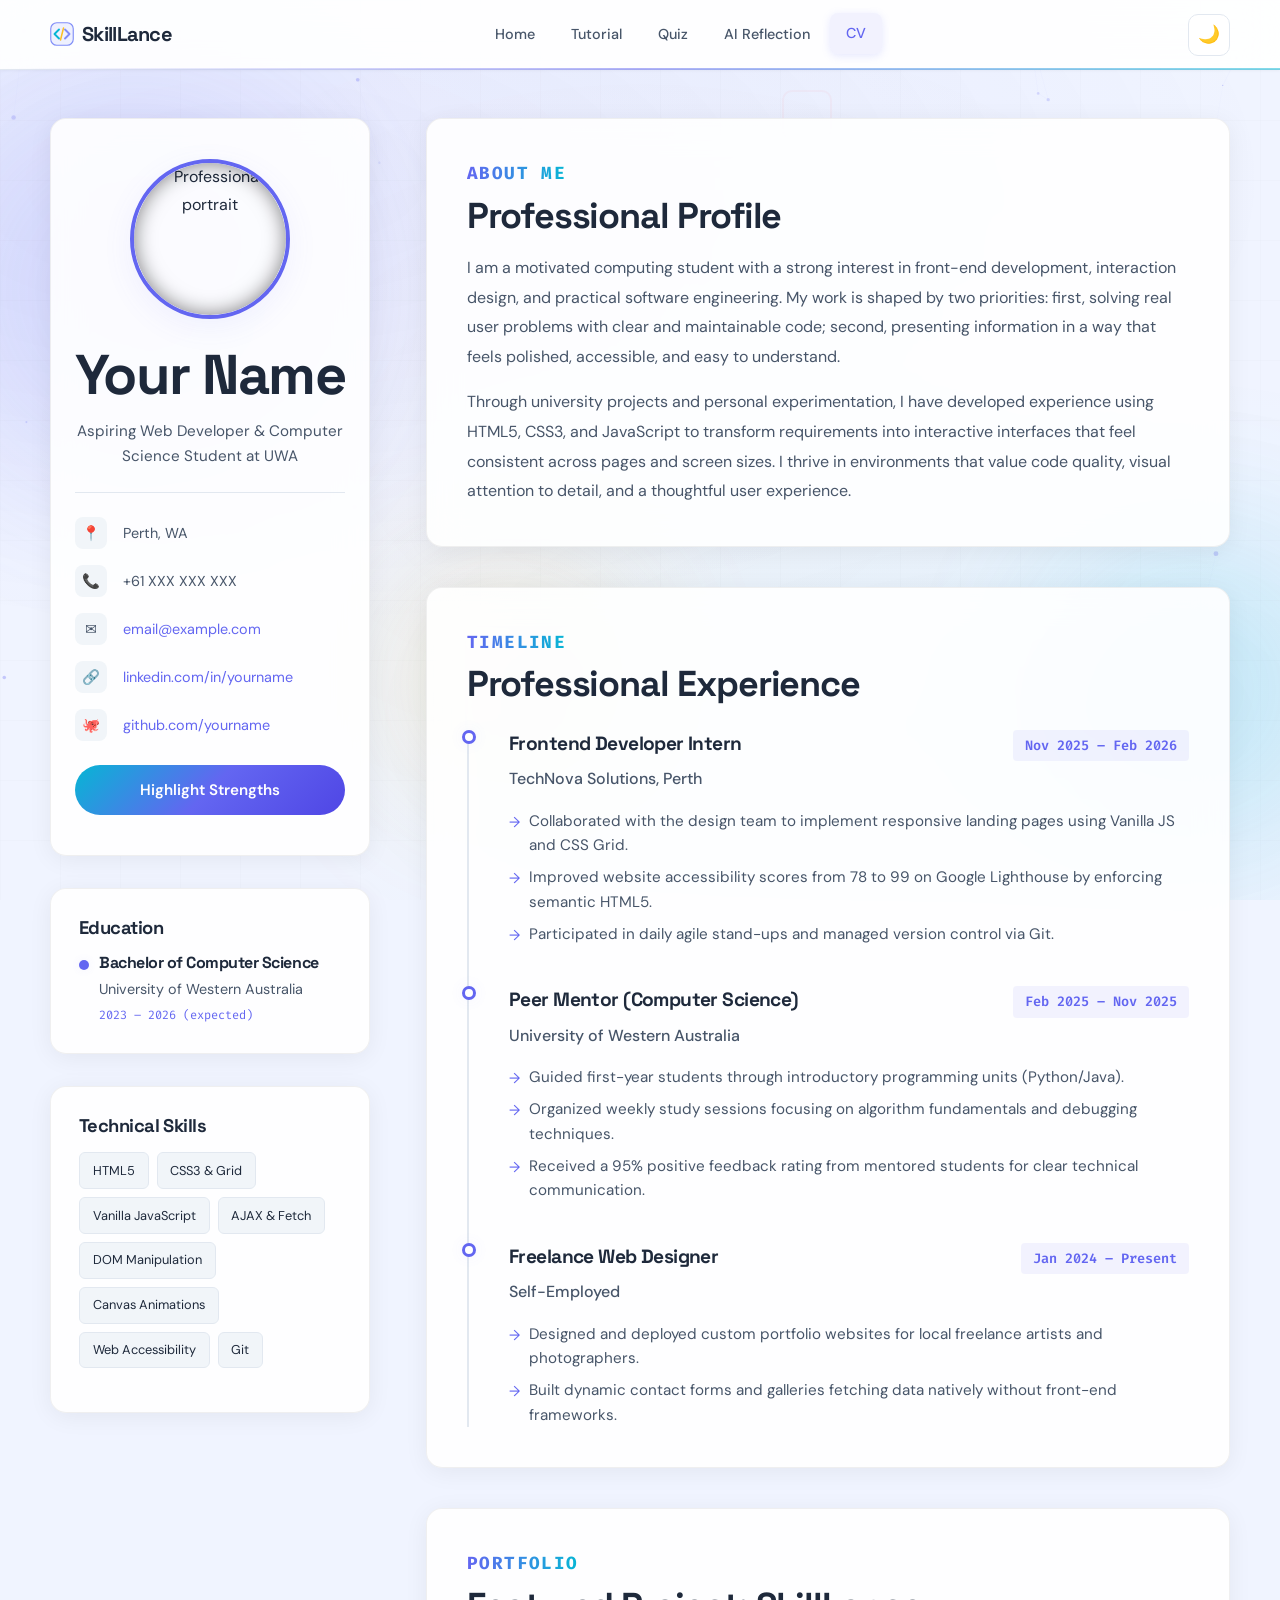
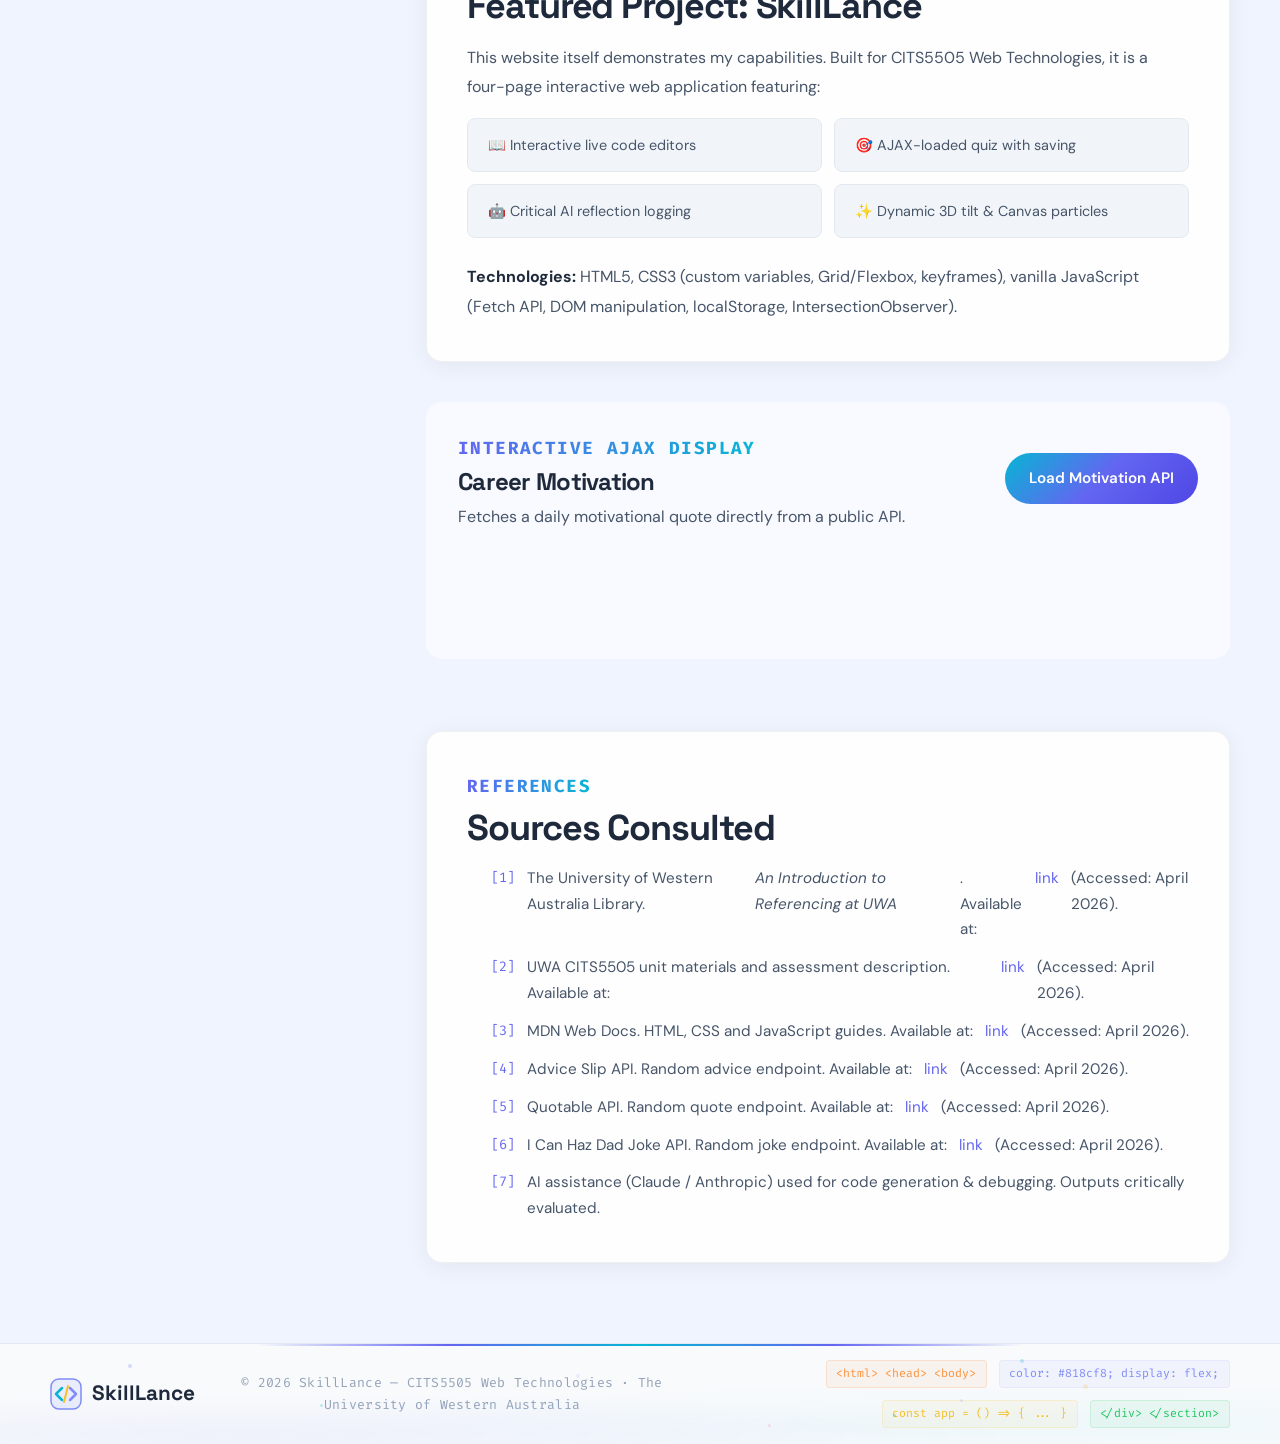
==== commit 6868cfb9: "feat: updated the website content of each page and updated animations" ====
--- a/cv.html
+++ b/cv.html
@@ -1,5 +1,6 @@
 <!DOCTYPE html>
 <html lang="en" data-theme="dark">
+
 <head>
   <meta charset="UTF-8" />
   <meta name="viewport" content="width=device-width, initial-scale=1.0" />
@@ -7,17 +8,34 @@
   <title>SkillLance - CV &amp; Portfolio</title>
   <link rel="preconnect" href="https://fonts.googleapis.com" />
   <link rel="preconnect" href="https://fonts.gstatic.com" crossorigin />
-  <link href="https://fonts.googleapis.com/css2?family=Syne:wght@500;600;700;800&family=DM+Sans:ital,opsz,wght@0,9..40,400;0,9..40,500;0,9..40,600;1,9..40,400&family=Fira+Code:wght@400;500&display=swap" rel="stylesheet" />
+  <link
+    href="https://fonts.googleapis.com/css2?family=Syne:wght@500;600;700;800&family=DM+Sans:ital,opsz,wght@0,9..40,400;0,9..40,500;0,9..40,600;1,9..40,400&family=Fira+Code:wght@400;500&display=swap"
+    rel="stylesheet" />
   <link href="https://fonts.googleapis.com/css2?family=Space+Grotesk:wght@400;500;700&display=swap" rel="stylesheet">
   <link rel="stylesheet" href="./assets/style.css" />
   <script defer src="./assets/main.js"></script>
 </head>
+
 <body>
   <a class="skip-link" href="#main-content">Skip to content</a>
   <nav class="site-nav">
     <div class="container nav-inner">
       <a href="./index.html" class="nav-logo">
-        <svg class="logo-icon-nav" width="24" height="24" viewBox="0 0 32 32" fill="none"><rect x="1" y="1" width="30" height="30" rx="8" fill="url(#lbg)" opacity="0.12"/><rect x="1" y="1" width="30" height="30" rx="8" stroke="url(#lbg)" stroke-width="1.5"/><path d="M12 10L6 16L12 22" stroke="#06b6d4" stroke-width="2.5" stroke-linecap="round" stroke-linejoin="round"/><path d="M20 10L26 16L20 22" stroke="#818cf8" stroke-width="2.5" stroke-linecap="round" stroke-linejoin="round"/><path d="M18 8L14 24" stroke="#fbbf24" stroke-width="2" stroke-linecap="round"/><defs><linearGradient id="lbg" x1="0" y1="0" x2="32" y2="32"><stop stop-color="#818cf8"/><stop offset="1" stop-color="#06b6d4"/></linearGradient></defs></svg>
+        <svg class="logo-icon-nav" width="24" height="24" viewBox="0 0 32 32" fill="none">
+          <rect x="1" y="1" width="30" height="30" rx="8" fill="url(#lbg)" opacity="0.12" />
+          <rect x="1" y="1" width="30" height="30" rx="8" stroke="url(#lbg)" stroke-width="1.5" />
+          <path d="M12 10L6 16L12 22" stroke="#06b6d4" stroke-width="2.5" stroke-linecap="round"
+            stroke-linejoin="round" />
+          <path d="M20 10L26 16L20 22" stroke="#818cf8" stroke-width="2.5" stroke-linecap="round"
+            stroke-linejoin="round" />
+          <path d="M18 8L14 24" stroke="#fbbf24" stroke-width="2" stroke-linecap="round" />
+          <defs>
+            <linearGradient id="lbg" x1="0" y1="0" x2="32" y2="32">
+              <stop stop-color="#818cf8" />
+              <stop offset="1" stop-color="#06b6d4" />
+            </linearGradient>
+          </defs>
+        </svg>
         SkillLance
       </a>
       <div class="nav-links">
@@ -29,23 +47,25 @@
       </div>
       <div class="nav-actions">
         <button class="theme-btn" data-theme-toggle aria-label="Toggle theme">🌙</button>
-        <button class="nav-toggle" aria-label="Toggle menu" aria-expanded="false"><span></span><span></span><span></span></button>
+        <button class="nav-toggle" aria-label="Toggle menu"
+          aria-expanded="false"><span></span><span></span><span></span></button>
       </div>
     </div>
   </nav>
 
   <main id="main-content" style="padding-top: 3rem; padding-bottom: 5rem;">
     <div class="container cv-layout">
-      
+
       <!-- LEFT COLUMN: Sticky Sidebar -->
       <aside class="cv-sidebar">
         <div class="glass-card cv-profile-card skill-highlight-target">
           <div class="cv-avatar-wrap">
-            <img src="https://picsum.photos/seed/skilllance-avatar/400/400" alt="Professional portrait" width="400" height="400" loading="lazy" />
+            <img src="https://picsum.photos/seed/skilllance-avatar/400/400" alt="Professional portrait" width="400"
+              height="400" loading="lazy" />
           </div>
           <h1>Your Name</h1>
           <p class="cv-headline">Aspiring Web Developer &amp; Computer Science Student at UWA</p>
-          
+
           <div class="cv-contact-list">
             <div class="contact-item">
               <span class="c-icon">📍</span> <span class="c-text">Perth, WA</span>
@@ -63,8 +83,9 @@
               <span class="c-icon">🐙</span> <a href="#" class="c-text">github.com/yourname</a>
             </div>
           </div>
-          
-          <button type="button" class="btn btn-primary" id="highlight-skills" style="width:100%; margin-top:1.5rem;">Highlight Strengths</button>
+
+          <button type="button" class="btn btn-primary" id="highlight-skills"
+            style="width:100%; margin-top:1.5rem;">Highlight Strengths</button>
         </div>
 
         <div class="glass-card cv-sidebar-card skill-highlight-target" style="margin-top:2rem;">
@@ -94,7 +115,7 @@
 
       <!-- RIGHT COLUMN: Main Content -->
       <div class="cv-main-content">
-        
+
         <section class="cv-section glass-card skill-highlight-target">
           <p class="eyebrow">About Me</p>
           <h2>Professional Profile</h2>
@@ -116,7 +137,7 @@
         <section class="cv-section glass-card skill-highlight-target">
           <p class="eyebrow">Timeline</p>
           <h2>Professional Experience</h2>
-          
+
           <div class="experience-timeline">
             <div class="exp-item">
               <div class="exp-header">
@@ -125,8 +146,10 @@
               </div>
               <p class="exp-org">TechNova Solutions, Perth</p>
               <ul class="exp-bullets">
-                <li>Collaborated with the design team to implement responsive landing pages using Vanilla JS and CSS Grid.</li>
-                <li>Improved website accessibility scores from 78 to 99 on Google Lighthouse by enforcing semantic HTML5.</li>
+                <li>Collaborated with the design team to implement responsive landing pages using Vanilla JS and CSS
+                  Grid.</li>
+                <li>Improved website accessibility scores from 78 to 99 on Google Lighthouse by enforcing semantic
+                  HTML5.</li>
                 <li>Participated in daily agile stand-ups and managed version control via Git.</li>
               </ul>
             </div>
@@ -140,7 +163,8 @@
               <ul class="exp-bullets">
                 <li>Guided first-year students through introductory programming units (Python/Java).</li>
                 <li>Organized weekly study sessions focusing on algorithm fundamentals and debugging techniques.</li>
-                <li>Received a 95% positive feedback rating from mentored students for clear technical communication.</li>
+                <li>Received a 95% positive feedback rating from mentored students for clear technical communication.
+                </li>
               </ul>
             </div>
 
@@ -172,7 +196,8 @@
             <div class="feature-box">✨ Dynamic 3D tilt &amp; Canvas particles</div>
           </div>
           <p style="color:var(--text-2);line-height:1.85">
-            <strong style="color:var(--text)">Technologies:</strong> HTML5, CSS3 (custom variables, Grid/Flexbox, keyframes),
+            <strong style="color:var(--text)">Technologies:</strong> HTML5, CSS3 (custom variables, Grid/Flexbox,
+            keyframes),
             vanilla JavaScript (Fetch API, DOM manipulation, localStorage, IntersectionObserver).
           </p>
         </section>
@@ -185,7 +210,8 @@
               <h2 style="margin-bottom:0.5rem;font-size:1.5rem">Career Motivation</h2>
               <p style="color:var(--text-2)">Fetches a daily motivational quote directly from a public API.</p>
             </div>
-            <button type="button" class="btn btn-primary" id="load-quote" style="margin-top:1rem;margin-bottom:1.5rem">Load Motivation API</button>
+            <button type="button" class="btn btn-primary" id="load-quote"
+              style="margin-top:1rem;margin-bottom:1.5rem">Load Motivation API</button>
           </div>
           <div id="quote-output" class="quote-output"></div>
         </section>
@@ -194,14 +220,24 @@
         <section id="references" class="cv-section glass-card" style="margin-top:2rem">
           <p class="eyebrow">References</p>
           <h2>Sources Consulted</h2>
-          <ol class="references-list" style="margin-left: 1.5rem; color: var(--text-2); display: flex; flex-direction: column; gap: 0.75rem; font-size: 0.9rem;">
-            <li>The University of Western Australia Library. <em>An Introduction to Referencing at UWA</em>. Available at: <a href="https://guides.library.uwa.edu.au/referencinguwa" target="_blank" rel="noopener" style="color:var(--accent)">link</a> (Accessed: April 2026).</li>
-            <li>UWA CITS5505 unit materials and assessment description. Available at: <a href="https://teaching.csse.uwa.edu.au/units/CITS5505/" target="_blank" rel="noopener" style="color:var(--accent)">link</a> (Accessed: April 2026).</li>
-            <li>MDN Web Docs. HTML, CSS and JavaScript guides. Available at: <a href="https://developer.mozilla.org/" target="_blank" rel="noopener" style="color:var(--accent)">link</a> (Accessed: April 2026).</li>
-            <li>Advice Slip API. Random advice endpoint. Available at: <a href="https://api.adviceslip.com/" target="_blank" rel="noopener" style="color:var(--accent)">link</a> (Accessed: April 2026).</li>
-            <li>Quotable API. Random quote endpoint. Available at: <a href="https://api.quotable.io/" target="_blank" rel="noopener" style="color:var(--accent)">link</a> (Accessed: April 2026).</li>
-            <li>I Can Haz Dad Joke API. Random joke endpoint. Available at: <a href="https://icanhazdadjoke.com/" target="_blank" rel="noopener" style="color:var(--accent)">link</a> (Accessed: April 2026).</li>
-            <li>AI assistance (Claude / Anthropic) used for code generation & debugging. Outputs critically evaluated.</li>
+          <ol class="references-list"
+            style="margin-left: 1.5rem; color: var(--text-2); display: flex; flex-direction: column; gap: 0.75rem; font-size: 0.9rem;">
+            <li>The University of Western Australia Library. <em>An Introduction to Referencing at UWA</em>. Available
+              at: <a href="https://guides.library.uwa.edu.au/referencinguwa" target="_blank" rel="noopener"
+                style="color:var(--accent)">link</a> (Accessed: April 2026).</li>
+            <li>UWA CITS5505 unit materials and assessment description. Available at: <a
+                href="https://teaching.csse.uwa.edu.au/units/CITS5505/" target="_blank" rel="noopener"
+                style="color:var(--accent)">link</a> (Accessed: April 2026).</li>
+            <li>MDN Web Docs. HTML, CSS and JavaScript guides. Available at: <a href="https://developer.mozilla.org/"
+                target="_blank" rel="noopener" style="color:var(--accent)">link</a> (Accessed: April 2026).</li>
+            <li>Advice Slip API. Random advice endpoint. Available at: <a href="https://api.adviceslip.com/"
+                target="_blank" rel="noopener" style="color:var(--accent)">link</a> (Accessed: April 2026).</li>
+            <li>Quotable API. Random quote endpoint. Available at: <a href="https://api.quotable.io/" target="_blank"
+                rel="noopener" style="color:var(--accent)">link</a> (Accessed: April 2026).</li>
+            <li>I Can Haz Dad Joke API. Random joke endpoint. Available at: <a href="https://icanhazdadjoke.com/"
+                target="_blank" rel="noopener" style="color:var(--accent)">link</a> (Accessed: April 2026).</li>
+            <li>AI assistance (Claude / Anthropic) used for code generation & debugging. Outputs critically evaluated.
+            </li>
           </ol>
         </section>
 
@@ -211,20 +247,45 @@
 
   <footer class="site-footer">
     <div class="footer-glow"></div>
+    <div class="footer-wave-bg" aria-hidden="true"></div>
     <div class="container footer-inner">
       <div class="footer-brand">
         <a href="./index.html" class="footer-logo">
-          <svg class="logo-icon" width="32" height="32" viewBox="0 0 32 32" fill="none"><rect x="1" y="1" width="30" height="30" rx="8" fill="url(#flbgc)" opacity="0.12"/><rect x="1" y="1" width="30" height="30" rx="8" stroke="url(#flbgc)" stroke-width="1.5"/><path d="M12 10L6 16L12 22" stroke="#06b6d4" stroke-width="2.5" stroke-linecap="round" stroke-linejoin="round"/><path d="M20 10L26 16L20 22" stroke="#818cf8" stroke-width="2.5" stroke-linecap="round" stroke-linejoin="round"/><path d="M18 8L14 24" stroke="#fbbf24" stroke-width="2" stroke-linecap="round"/><defs><linearGradient id="flbgc" x1="0" y1="0" x2="32" y2="32"><stop stop-color="#818cf8"/><stop offset="1" stop-color="#06b6d4"/></linearGradient></defs></svg>
+          <svg class="logo-icon" width="32" height="32" viewBox="0 0 32 32" fill="none">
+            <rect x="1" y="1" width="30" height="30" rx="8" fill="url(#flbgc)" opacity="0.12" />
+            <rect x="1" y="1" width="30" height="30" rx="8" stroke="url(#flbgc)" stroke-width="1.5" />
+            <path d="M12 10L6 16L12 22" stroke="#06b6d4" stroke-width="2.5" stroke-linecap="round"
+              stroke-linejoin="round" />
+            <path d="M20 10L26 16L20 22" stroke="#818cf8" stroke-width="2.5" stroke-linecap="round"
+              stroke-linejoin="round" />
+            <path d="M18 8L14 24" stroke="#fbbf24" stroke-width="2" stroke-linecap="round" />
+            <defs>
+              <linearGradient id="flbgc" x1="0" y1="0" x2="32" y2="32">
+                <stop stop-color="#818cf8" />
+                <stop offset="1" stop-color="#06b6d4" />
+              </linearGradient>
+            </defs>
+          </svg>
           <span>SkillLance</span>
         </a>
       </div>
-      <div class="footer-copy"><p>&copy; 2026 SkillLance &mdash; CITS5505 Web Technologies &middot; The University of Western Australia</p></div>
-      <div class="footer-code-float" aria-hidden="true">
-        <span>&lt;html&gt; &lt;head&gt; &lt;body&gt;</span>
-        <span>color: #818cf8; display: flex;</span>
-        <span>const app = () =&gt; { ... }</span>
-      </div>
+      <div class="footer-copy">
+        <p>&copy; 2026 SkillLance &mdash; CITS5505 Web Technologies &middot; The University of Western Australia</p>
+      </div>
+      <div class="footer-code-float-enhanced" aria-hidden="true">
+        <span class="fce fce-html">&lt;html&gt; &lt;head&gt; &lt;body&gt;</span>
+        <span class="fce fce-css">color: #818cf8; display: flex;</span>
+        <span class="fce fce-js">const app = () =&gt; { ... }</span>
+        <span class="fce fce-tag">&lt;/div&gt; &lt;/section&gt;</span>
+      </div>
+    </div>
+    <div class="footer-particles" aria-hidden="true">
+      <span class="fp fp-1"></span><span class="fp fp-2"></span>
+      <span class="fp fp-3"></span><span class="fp fp-4"></span>
+      <span class="fp fp-5"></span><span class="fp fp-6"></span>
+      <span class="fp fp-7"></span><span class="fp fp-8"></span>
     </div>
   </footer>
 </body>
-</html>
+
+</html>
--- a/assets/style.css
+++ b/assets/style.css
@@ -7,70 +7,80 @@
 
 /* ── 1. Design Tokens ──────────────────────────────────────────────────── */
 :root {
-  --bg:             #0d0f17;
-  --bg-alt:         #141620;
-  --surface:        #181a24;
-  --surface-2:      #22253a;
-  --surface-3:      #2a2d45;
-  --border:         #2c2f44;
-  --border-2:       #3d4160;
-  --text:           #e8eaf6;
-  --text-2:         #9095b8;
-  --text-3:         #5c6190;
-  --accent:         #818cf8;
-  --accent-hover:   #a5b4fc;
-  --accent-bg:      rgba(129, 140, 248, 0.12);
-  --accent-txt:     #a5b4fc;
-  --green:          #22c55e;
-  --green-bg:       rgba(34, 197, 94, 0.12);
-  --coral:          #f87171;
-  --coral-bg:       rgba(248, 113, 113, 0.12);
-  --amber:          #fbbf24;
-  --amber-bg:       rgba(251, 191, 36, 0.12);
-  --code-bg:        #0d0e1a;
-  --code-text:      #cdd6f4;
-  --nav-bg:         rgba(13, 15, 23, 0.92);
-  --footer-bg:      #0a0c12;
-  --shadow:         0 4px 24px rgba(0, 0, 0, 0.3);
-  --shadow-lg:      0 12px 48px rgba(0, 0, 0, 0.4);
-  --glass:          rgba(24, 26, 36, 0.75);
-  --glass-border:   rgba(255, 255, 255, 0.08);
+  --bg: #0d0f17;
+  --bg-alt: #141620;
+  --surface: #181a24;
+  --surface-2: #22253a;
+  --surface-3: #2a2d45;
+  --border: #2c2f44;
+  --border-2: #3d4160;
+  --text: #e8eaf6;
+  --text-2: #9095b8;
+  --text-3: #5c6190;
+  --accent: #818cf8;
+  --accent-hover: #a5b4fc;
+  --accent-bg: rgba(129, 140, 248, 0.12);
+  --accent-txt: #a5b4fc;
+  --green: #22c55e;
+  --green-bg: rgba(34, 197, 94, 0.12);
+  --coral: #f87171;
+  --coral-bg: rgba(248, 113, 113, 0.12);
+  --amber: #fbbf24;
+  --amber-bg: rgba(251, 191, 36, 0.12);
+  --code-bg: #0d0e1a;
+  --code-text: #cdd6f4;
+  --nav-bg: rgba(13, 15, 23, 0.92);
+  --footer-bg: #0a0c12;
+  --shadow: 0 4px 24px rgba(0, 0, 0, 0.3);
+  --shadow-lg: 0 12px 48px rgba(0, 0, 0, 0.4);
+  --glass: rgba(24, 26, 36, 0.75);
+  --glass-border: rgba(255, 255, 255, 0.08);
 }
 
 [data-theme="light"] {
-  --bg:             #f0f4ff;
-  --bg-alt:         #f8faff;
-  --surface:        #ffffff;
-  --surface-2:      #f1f5f9;
-  --surface-3:      #e2e8f0;
-  --border:         #e2e8f0;
-  --border-2:       #cbd5e1;
-  --text:           #1e293b;
-  --text-2:         #475569;
-  --text-3:         #94a3b8;
-  --accent:         #6366f1;
-  --accent-hover:   #4f46e5;
-  --accent-bg:      rgba(99, 102, 241, 0.08);
-  --accent-txt:     #4f46e5;
-  --green:          #16a34a;
-  --green-bg:       rgba(22, 163, 74, 0.1);
-  --coral:          #dc2626;
-  --coral-bg:       rgba(220, 38, 38, 0.08);
-  --amber:          #d97706;
-  --amber-bg:       rgba(217, 119, 6, 0.1);
-  --code-bg:        #1e293b;
-  --code-text:      #e2e8f0;
-  --nav-bg:         rgba(255, 255, 255, 0.92);
-  --footer-bg:      #f8fafc;
-  --shadow:         0 4px 24px rgba(0, 0, 0, 0.06);
-  --shadow-lg:      0 12px 48px rgba(0, 0, 0, 0.1);
-  --glass:          rgba(255, 255, 255, 0.9);
-  --glass-border:   rgba(0, 0, 0, 0.06);
+  --bg: #f0f4ff;
+  --bg-alt: #f8faff;
+  --surface: #ffffff;
+  --surface-2: #f1f5f9;
+  --surface-3: #e2e8f0;
+  --border: #e2e8f0;
+  --border-2: #cbd5e1;
+  --text: #1e293b;
+  --text-2: #475569;
+  --text-3: #94a3b8;
+  --accent: #6366f1;
+  --accent-hover: #4f46e5;
+  --accent-bg: rgba(99, 102, 241, 0.08);
+  --accent-txt: #4f46e5;
+  --green: #16a34a;
+  --green-bg: rgba(22, 163, 74, 0.1);
+  --coral: #dc2626;
+  --coral-bg: rgba(220, 38, 38, 0.08);
+  --amber: #d97706;
+  --amber-bg: rgba(217, 119, 6, 0.1);
+  --code-bg: #1e293b;
+  --code-text: #e2e8f0;
+  --nav-bg: rgba(255, 255, 255, 0.92);
+  --footer-bg: #f8fafc;
+  --shadow: 0 4px 24px rgba(0, 0, 0, 0.06);
+  --shadow-lg: 0 12px 48px rgba(0, 0, 0, 0.1);
+  --glass: rgba(255, 255, 255, 0.9);
+  --glass-border: rgba(0, 0, 0, 0.06);
 }
 
 /* ── 2. Reset & Base ───────────────────────────────────────────────────── */
-*, *::before, *::after { box-sizing: border-box; margin: 0; padding: 0; }
-html { scroll-behavior: smooth; font-size: 16px; }
+*,
+*::before,
+*::after {
+  box-sizing: border-box;
+  margin: 0;
+  padding: 0;
+}
+
+html {
+  scroll-behavior: smooth;
+  font-size: 16px;
+}
 
 body {
   font-family: 'DM Sans', system-ui, sans-serif;
@@ -83,17 +93,41 @@
   overflow-x: hidden;
 }
 
-a { color: var(--accent); text-decoration: none; transition: color 0.2s ease; }
-a:hover { color: var(--accent-hover); }
-ul, ol { list-style: none; }
-img { max-width: 100%; display: block; }
-button, input, select, textarea { font: inherit; }
+a {
+  color: var(--accent);
+  text-decoration: none;
+  transition: color 0.2s ease;
+}
+
+a:hover {
+  color: var(--accent-hover);
+}
+
+ul,
+ol {
+  list-style: none;
+}
+
+img {
+  max-width: 100%;
+  display: block;
+}
+
+button,
+input,
+select,
+textarea {
+  font: inherit;
+}
 
 /* ── 3. Animated 3D Background ─────────────────────────────────────────── */
 body::before {
   content: '';
   position: fixed;
-  top: 0; left: 0; right: 0; bottom: 0;
+  top: 0;
+  left: 0;
+  right: 0;
+  bottom: 0;
   background:
     radial-gradient(ellipse 80% 50% at 20% 20%, rgba(99, 102, 241, 0.08), transparent),
     radial-gradient(ellipse 60% 40% at 80% 80%, rgba(6, 182, 212, 0.06), transparent),
@@ -104,10 +138,21 @@
 }
 
 @keyframes bgShift {
-  0% { transform: scale(1) translate(0, 0); }
-  33% { transform: scale(1.05) translate(-2%, 3%); }
-  66% { transform: scale(0.98) translate(3%, -2%); }
-  100% { transform: scale(1.02) translate(-1%, 1%); }
+  0% {
+    transform: scale(1) translate(0, 0);
+  }
+
+  33% {
+    transform: scale(1.05) translate(-2%, 3%);
+  }
+
+  66% {
+    transform: scale(0.98) translate(3%, -2%);
+  }
+
+  100% {
+    transform: scale(1.02) translate(-1%, 1%);
+  }
 }
 
 /* Floating orbs */
@@ -127,190 +172,428 @@
   animation: orbFloat 18s ease-in-out infinite;
 }
 
-.orb-1 { width: 400px; height: 400px; background: var(--accent); top: 10%; left: -5%; animation-duration: 22s; }
-.orb-2 { width: 300px; height: 300px; background: #06b6d4; top: 60%; right: -5%; animation-duration: 18s; animation-delay: -5s; }
-.orb-3 { width: 250px; height: 250px; background: #fbbf24; bottom: 10%; left: 30%; animation-duration: 25s; animation-delay: -10s; }
+.orb-1 {
+  width: 400px;
+  height: 400px;
+  background: var(--accent);
+  top: 10%;
+  left: -5%;
+  animation-duration: 22s;
+}
+
+.orb-2 {
+  width: 300px;
+  height: 300px;
+  background: #06b6d4;
+  top: 60%;
+  right: -5%;
+  animation-duration: 18s;
+  animation-delay: -5s;
+}
+
+.orb-3 {
+  width: 250px;
+  height: 250px;
+  background: #fbbf24;
+  bottom: 10%;
+  left: 30%;
+  animation-duration: 25s;
+  animation-delay: -10s;
+}
 
 @keyframes orbFloat {
-  0%, 100% { transform: translate(0, 0) scale(1); }
-  25% { transform: translate(30px, -40px) scale(1.1); }
-  50% { transform: translate(-20px, 20px) scale(0.95); }
-  75% { transform: translate(15px, 30px) scale(1.05); }
+
+  0%,
+  100% {
+    transform: translate(0, 0) scale(1);
+  }
+
+  25% {
+    transform: translate(30px, -40px) scale(1.1);
+  }
+
+  50% {
+    transform: translate(-20px, 20px) scale(0.95);
+  }
+
+  75% {
+    transform: translate(15px, 30px) scale(1.05);
+  }
 }
 
 /* ── 4. Accessibility ──────────────────────────────────────────────────── */
 .skip-link {
-  position: absolute; left: 1rem; top: -4rem;
-  background: var(--accent); color: #fff;
-  padding: 0.75rem 1.25rem; border-radius: 999px;
-  font-weight: 600; z-index: 1000; transition: top 0.2s ease;
-}
-.skip-link:focus { top: 1rem; }
+  position: absolute;
+  left: 1rem;
+  top: -4rem;
+  background: var(--accent);
+  color: #fff;
+  padding: 0.75rem 1.25rem;
+  border-radius: 999px;
+  font-weight: 600;
+  z-index: 1000;
+  transition: top 0.2s ease;
+}
+
+.skip-link:focus {
+  top: 1rem;
+}
 
 /* ── 5. Layout Utilities ───────────────────────────────────────────────── */
-.container { width: min(1180px, calc(100% - 2rem)); margin: 0 auto; }
-.section { padding: 5rem 0; }
-.section-alt { background: var(--bg-alt); }
+.container {
+  width: min(1180px, calc(100% - 2rem));
+  margin: 0 auto;
+}
+
+.section {
+  padding: 5rem 0;
+}
+
+.section-alt {
+  background: var(--bg-alt);
+}
 
 /* ── 6. Navigation ─────────────────────────────────────────────────────── */
 .site-nav {
-  position: sticky; top: 0; z-index: 200; height: 70px;
+  position: sticky;
+  top: 0;
+  z-index: 200;
+  height: 70px;
   background: var(--nav-bg);
-  backdrop-filter: blur(20px); -webkit-backdrop-filter: blur(20px);
+  backdrop-filter: blur(20px);
+  -webkit-backdrop-filter: blur(20px);
   border-bottom: 1px solid var(--border);
-  box-shadow: 0 1px 3px rgba(0,0,0,0.04);
+  box-shadow: 0 1px 3px rgba(0, 0, 0, 0.04);
   transition: all 0.3s ease;
 }
 
-.nav-inner { height: 100%; display: flex; align-items: center; justify-content: space-between; gap: 1rem; }
+.nav-inner {
+  height: 100%;
+  display: flex;
+  align-items: center;
+  justify-content: space-between;
+  gap: 1rem;
+}
 
 .nav-logo {
-  font-family: 'Space Grotesk', sans-serif; font-weight: 750; font-size: 1.25rem;
-  letter-spacing: -0.035em; color: var(--text);
-  display: flex; align-items: center; gap: 8px; flex-shrink: 0;
+  font-family: 'Space Grotesk', sans-serif;
+  font-weight: 750;
+  font-size: 1.25rem;
+  letter-spacing: -0.035em;
+  color: var(--text);
+  display: flex;
+  align-items: center;
+  gap: 8px;
+  flex-shrink: 0;
 }
 
 .logo-badge {
-  width: 10px; height: 10px; background: var(--accent);
-  border-radius: 50%; animation: pulse 2s ease-in-out infinite;
+  width: 10px;
+  height: 10px;
+  background: var(--accent);
+  border-radius: 50%;
+  animation: pulse 2s ease-in-out infinite;
 }
 
 @keyframes pulse {
-  0%, 100% { opacity: 1; transform: scale(1); }
-  50% { opacity: 0.7; transform: scale(1.1); }
-}
-
-.nav-links { display: flex; gap: 4px; }
+
+  0%,
+  100% {
+    opacity: 1;
+    transform: scale(1);
+  }
+
+  50% {
+    opacity: 0.7;
+    transform: scale(1.1);
+  }
+}
+
+.nav-links {
+  display: flex;
+  gap: 4px;
+}
 
 .nav-links a {
-  font-size: 0.9rem; font-weight: 500; color: var(--text-2);
-  padding: 0.5rem 1rem; border-radius: 8px;
+  font-size: 0.9rem;
+  font-weight: 500;
+  color: var(--text-2);
+  padding: 0.5rem 1rem;
+  border-radius: 8px;
   transition: all 0.3s cubic-bezier(0.34, 1.56, 0.64, 1);
-  transform-style: preserve-3d; perspective: 600px;
+  transform-style: preserve-3d;
+  perspective: 600px;
 }
 
 .nav-links a:hover {
-  color: var(--text); background: var(--surface-2);
+  color: var(--text);
+  background: var(--surface-2);
   transform: translateY(-2px) rotateX(5deg);
-  box-shadow: 0 4px 12px rgba(0,0,0,0.1);
+  box-shadow: 0 4px 12px rgba(0, 0, 0, 0.1);
 }
 
 .nav-links a.active {
-  color: var(--accent); background: var(--accent-bg);
+  color: var(--accent);
+  background: var(--accent-bg);
   transform: translateY(-1px);
   box-shadow: 0 2px 8px rgba(129, 140, 248, 0.2);
 }
 
-.nav-actions { display: flex; align-items: center; gap: 0.75rem; }
+.nav-actions {
+  display: flex;
+  align-items: center;
+  gap: 0.75rem;
+}
 
 .theme-btn {
-  display: flex; align-items: center; justify-content: center;
-  width: 42px; height: 42px; background: var(--surface);
-  border: 1px solid var(--border); border-radius: 10px;
-  cursor: pointer; font-size: 1.1rem; color: var(--text-2);
+  display: flex;
+  align-items: center;
+  justify-content: center;
+  width: 42px;
+  height: 42px;
+  background: var(--surface);
+  border: 1px solid var(--border);
+  border-radius: 10px;
+  cursor: pointer;
+  font-size: 1.1rem;
+  color: var(--text-2);
   transition: all 0.3s cubic-bezier(0.34, 1.56, 0.64, 1);
   transform-style: preserve-3d;
 }
 
 .theme-btn:hover {
-  color: var(--accent); border-color: var(--accent);
+  color: var(--accent);
+  border-color: var(--accent);
   transform: translateY(-2px) rotateY(15deg) scale(1.05);
   box-shadow: 0 6px 20px rgba(129, 140, 248, 0.2);
 }
 
 .nav-toggle {
-  display: none; flex-direction: column; gap: 5px; padding: 8px;
-  background: transparent; border: none; cursor: pointer;
-}
-.nav-toggle span { width: 22px; height: 2px; background: var(--text); border-radius: 2px; transition: all 0.2s ease; }
+  display: none;
+  flex-direction: column;
+  gap: 5px;
+  padding: 8px;
+  background: transparent;
+  border: none;
+  cursor: pointer;
+}
+
+.nav-toggle span {
+  width: 22px;
+  height: 2px;
+  background: var(--text);
+  border-radius: 2px;
+  transition: all 0.2s ease;
+}
 
 /* ── 7. Typography ─────────────────────────────────────────────────────── */
-h1, h2, h3, h4 {
-  font-family: 'Space Grotesk', sans-serif; font-weight: 700;
-  letter-spacing: -0.03em; line-height: 1.15; color: var(--text);
-}
-h1 { font-size: clamp(2.25rem, 5vw, 3.5rem); font-weight: 800; }
-h2 { font-size: clamp(1.5rem, 3vw, 2.25rem); margin-bottom: 1rem; }
-h3 { font-size: 1.25rem; margin-bottom: 0.75rem; }
-h4 { font-size: 1.1rem; margin-bottom: 0.5rem; }
-
-.lead { font-size: 1.1rem; color: var(--text-2); max-width: 600px; line-height: 1.8; }
+h1,
+h2,
+h3,
+h4 {
+  font-family: 'Space Grotesk', sans-serif;
+  font-weight: 700;
+  letter-spacing: -0.03em;
+  line-height: 1.15;
+  color: var(--text);
+}
+
+h1 {
+  font-size: clamp(2.25rem, 5vw, 3.5rem);
+  font-weight: 800;
+}
+
+h2 {
+  font-size: clamp(1.5rem, 3vw, 2.25rem);
+  margin-bottom: 1rem;
+}
+
+h3 {
+  font-size: 1.25rem;
+  margin-bottom: 0.75rem;
+}
+
+h4 {
+  font-size: 1.1rem;
+  margin-bottom: 0.5rem;
+}
+
+.lead {
+  font-size: 1.1rem;
+  color: var(--text-2);
+  max-width: 600px;
+  line-height: 1.8;
+}
 
 /* Eyebrow with gradient */
 .eyebrow {
-  position: relative; display: inline-block;
-  font-family: 'Fira Code', monospace; font-size: 1.1rem; font-weight: 700;
-  letter-spacing: 0.08em; text-transform: uppercase; margin-bottom: 0.4rem;
+  position: relative;
+  display: inline-block;
+  font-family: 'Fira Code', monospace;
+  font-size: 1.1rem;
+  font-weight: 700;
+  letter-spacing: 0.08em;
+  text-transform: uppercase;
+  margin-bottom: 0.4rem;
   background: linear-gradient(90deg, #6366f1, #06b6d4, #6366f1);
   background-size: 200% auto;
-  -webkit-background-clip: text; background-clip: text; -webkit-text-fill-color: transparent;
+  -webkit-background-clip: text;
+  background-clip: text;
+  -webkit-text-fill-color: transparent;
   animation: gradientFlow 4s linear infinite;
 }
 
 .eyebrow.typing {
-  overflow: hidden; white-space: nowrap; width: fit-content; max-width: 0;
+  overflow: hidden;
+  white-space: nowrap;
+  width: fit-content;
+  max-width: 0;
   animation: typing 3.5s steps(30, end) infinite, gradientFlow 4s linear infinite;
 }
 
 .eyebrow.typing::after {
-  content: ''; position: absolute; top: 0; left: 0; height: 100%; width: 40%;
-  background: linear-gradient(120deg, transparent, rgba(255,255,255,0.4), transparent);
+  content: '';
+  position: absolute;
+  top: 0;
+  left: 0;
+  height: 100%;
+  width: 40%;
+  background: linear-gradient(120deg, transparent, rgba(255, 255, 255, 0.4), transparent);
   animation: shine 3.5s infinite;
 }
 
-@keyframes typing { 0% { max-width: 0 } 40% { max-width: 100% } 60% { max-width: 100% } 100% { max-width: 0 } }
-@keyframes gradientFlow { 0% { background-position: 0% center; } 100% { background-position: 200% center; } }
-@keyframes shine { 0% { transform: translateX(-100%); } 60%,100% { transform: translateX(200%); } }
+@keyframes typing {
+  0% {
+    max-width: 0
+  }
+
+  40% {
+    max-width: 100%
+  }
+
+  60% {
+    max-width: 100%
+  }
+
+  100% {
+    max-width: 0
+  }
+}
+
+@keyframes gradientFlow {
+  0% {
+    background-position: 0% center;
+  }
+
+  100% {
+    background-position: 200% center;
+  }
+}
+
+@keyframes shine {
+  0% {
+    transform: translateX(-100%);
+  }
+
+  60%,
+  100% {
+    transform: translateX(200%);
+  }
+}
 
 .eyebrow-pill {
-  display: inline-flex; align-items: center; gap: 0.5rem;
-  font-family: 'Fira Code', monospace; font-size: 0.72rem; font-weight: 700;
-  letter-spacing: 0.08em; text-transform: uppercase; color: var(--accent-txt);
-  background: var(--accent-bg); padding: 0.4rem 1rem; border-radius: 999px;
-  margin-bottom: 1.25rem; border: 1px solid var(--accent);
-}
-
-code, .mono {
-  font-family: 'Fira Code', monospace; font-size: 0.9em;
-  background: var(--surface-2); padding: 0.15em 0.4em; border-radius: 4px;
+  display: inline-flex;
+  align-items: center;
+  gap: 0.5rem;
+  font-family: 'Fira Code', monospace;
+  font-size: 0.72rem;
+  font-weight: 700;
+  letter-spacing: 0.08em;
+  text-transform: uppercase;
+  color: var(--accent-txt);
+  background: var(--accent-bg);
+  padding: 0.4rem 1rem;
+  border-radius: 999px;
+  margin-bottom: 1.25rem;
+  border: 1px solid var(--accent);
+}
+
+code,
+.mono {
+  font-family: 'Fira Code', monospace;
+  font-size: 0.9em;
+  background: var(--surface-2);
+  padding: 0.15em 0.4em;
+  border-radius: 4px;
 }
 
 pre {
-  margin: 0; padding: 1.25rem; background: var(--code-bg); color: var(--code-text);
-  border-radius: 12px; border: 1px solid var(--border);
-  overflow-x: auto; font-size: 0.9rem; line-height: 1.6;
-}
-pre code { background: none; padding: 0; }
+  margin: 0;
+  padding: 1.25rem;
+  background: var(--code-bg);
+  color: var(--code-text);
+  border-radius: 12px;
+  border: 1px solid var(--border);
+  overflow-x: auto;
+  font-size: 0.9rem;
+  line-height: 1.6;
+}
+
+pre code {
+  background: none;
+  padding: 0;
+}
 
 /* ── 8. Buttons with 3D transforms ─────────────────────────────────────── */
 .btn {
-  display: inline-flex; align-items: center; justify-content: center; gap: 0.5rem;
-  padding: 0.75rem 1.5rem; border-radius: 10px;
-  font-family: 'DM Sans', sans-serif; font-size: 0.95rem; font-weight: 600;
-  border: 1px solid transparent; cursor: pointer;
+  display: inline-flex;
+  align-items: center;
+  justify-content: center;
+  gap: 0.5rem;
+  padding: 0.75rem 1.5rem;
+  border-radius: 10px;
+  font-family: 'DM Sans', sans-serif;
+  font-size: 0.95rem;
+  font-weight: 600;
+  border: 1px solid transparent;
+  cursor: pointer;
   transition: all 0.35s cubic-bezier(0.34, 1.56, 0.64, 1);
-  text-decoration: none; transform-style: preserve-3d; perspective: 800px;
-  position: relative; overflow: hidden;
+  text-decoration: none;
+  transform-style: preserve-3d;
+  perspective: 800px;
+  position: relative;
+  overflow: hidden;
 }
 
 .btn::after {
-  content: ''; position: absolute; inset: 0; border-radius: inherit;
-  background: linear-gradient(135deg, rgba(255,255,255,0.15), transparent);
-  opacity: 0; transition: opacity 0.3s;
-}
-
-.btn:hover::after { opacity: 1; }
+  content: '';
+  position: absolute;
+  inset: 0;
+  border-radius: inherit;
+  background: linear-gradient(135deg, rgba(255, 255, 255, 0.15), transparent);
+  opacity: 0;
+  transition: opacity 0.3s;
+}
+
+.btn:hover::after {
+  opacity: 1;
+}
 
 .btn:hover {
   transform: translateY(-3px) rotateX(8deg) scale(1.02);
-  box-shadow: 0 12px 30px rgba(0,0,0,0.15);
-}
-
-.btn:active { transform: translateY(0) rotateX(0) scale(0.98); }
+  box-shadow: 0 12px 30px rgba(0, 0, 0, 0.15);
+}
+
+.btn:active {
+  transform: translateY(0) rotateX(0) scale(0.98);
+}
 
 .btn-primary {
   background: linear-gradient(135deg, #06b6d4, #6366f1, #4f46e5);
-  color: #ffffff; border: none; border-radius: 999px; font-weight: 600;
+  color: #ffffff;
+  border: none;
+  border-radius: 999px;
+  font-weight: 600;
 }
 
 .btn-primary:hover {
@@ -321,159 +604,433 @@
 }
 
 .btn-secondary {
-  background: var(--surface); color: var(--text); border: 1px solid var(--border);
-}
-.btn-secondary:hover { border-color: var(--accent); color: var(--accent); }
+  background: var(--surface);
+  color: var(--text);
+  border: 1px solid var(--border);
+}
+
+.btn-secondary:hover {
+  border-color: var(--accent);
+  color: var(--accent);
+}
 
 .btn-ghost {
-  background: transparent; color: var(--text-2); border: none; padding: 0.5rem 1rem;
-}
-.btn-ghost:hover { color: var(--accent); background: var(--accent-bg); transform: none; box-shadow: none; }
-
-.btn-lg { padding: 1.1rem 2.5rem; font-size: 1.05rem; letter-spacing: 0.01em; }
+  background: transparent;
+  color: var(--text-2);
+  border: none;
+  padding: 0.5rem 1rem;
+}
+
+.btn-ghost:hover {
+  color: var(--accent);
+  background: var(--accent-bg);
+  transform: none;
+  box-shadow: none;
+}
+
+.btn-lg {
+  padding: 1.1rem 2.5rem;
+  font-size: 1.05rem;
+  letter-spacing: 0.01em;
+}
 
 .btn-white {
-  display: inline-flex; align-items: center; gap: 0.5rem;
-  padding: 1rem 2.25rem; border-radius: 999px;
-  background: #fff; color: #1e293b; font-weight: 700; font-size: 1.05rem;
-  border: none; cursor: pointer; text-decoration: none;
+  display: inline-flex;
+  align-items: center;
+  gap: 0.5rem;
+  padding: 1rem 2.25rem;
+  border-radius: 999px;
+  background: #fff;
+  color: #1e293b;
+  font-weight: 700;
+  font-size: 1.05rem;
+  border: none;
+  cursor: pointer;
+  text-decoration: none;
   transition: all 0.35s cubic-bezier(0.34, 1.56, 0.64, 1);
   transform-style: preserve-3d;
 }
 
 .btn-white:hover {
   transform: translateY(-4px) rotateX(6deg) scale(1.04);
-  box-shadow: 0 16px 40px rgba(0,0,0,0.2);
+  box-shadow: 0 16px 40px rgba(0, 0, 0, 0.2);
   color: var(--accent);
 }
 
 /* ── 9. Cards ──────────────────────────────────────────────────────────── */
 .card {
-  background: var(--surface); border: 1px solid var(--border);
-  border-radius: 16px; padding: 1.75rem;
+  background: var(--surface);
+  border: 1px solid var(--border);
+  border-radius: 16px;
+  padding: 1.75rem;
   transition: all 0.35s cubic-bezier(0.34, 1.56, 0.64, 1);
   transform-style: preserve-3d;
 }
-.card:hover { border-color: var(--border-2); box-shadow: var(--shadow); transform: translateY(-2px); }
+
+.card:hover {
+  border-color: var(--border-2);
+  box-shadow: var(--shadow);
+  transform: translateY(-2px);
+}
 
 .glass-card {
-  background: var(--glass); backdrop-filter: blur(16px); -webkit-backdrop-filter: blur(16px);
-  border: 1px solid var(--glass-border); border-radius: 16px;
-  padding: 1.75rem; box-shadow: var(--shadow);
+  background: var(--glass);
+  backdrop-filter: blur(16px);
+  -webkit-backdrop-filter: blur(16px);
+  border: 1px solid var(--glass-border);
+  border-radius: 16px;
+  padding: 1.75rem;
+  box-shadow: var(--shadow);
   transition: all 0.35s cubic-bezier(0.34, 1.56, 0.64, 1);
 }
-.glass-card:hover { transform: translateY(-2px); box-shadow: var(--shadow-lg); }
+
+.glass-card:hover {
+  transform: translateY(-2px);
+  box-shadow: var(--shadow-lg);
+}
+
+/* Force hero card glass to be dark, never inherit gradient border colour */
+.hero-card.glass-card {
+  background: rgba(24, 26, 36, 0.85) !important;
+  border-color: rgba(129, 140, 248, 0.2) !important;
+  position: relative;
+}
+
+[data-theme="light"] .hero-card.glass-card {
+  background: rgba(255, 255, 255, 0.92) !important;
+  border-color: rgba(99, 102, 241, 0.15) !important;
+}
 
 /* ── 10. Hero ──────────────────────────────────────────────────────────── */
 .hero {
-  padding: 5rem 0 4rem; position: relative; overflow: hidden;
+  padding: 5rem 0 4rem;
+  position: relative;
+  overflow: hidden;
 }
 
 .hero::before {
-  content: ''; position: absolute; top: -50%; right: -20%;
-  width: 600px; height: 600px;
+  content: '';
+  position: absolute;
+  top: -50%;
+  right: -20%;
+  width: 600px;
+  height: 600px;
   background: radial-gradient(circle, var(--accent-bg) 0%, transparent 70%);
-  pointer-events: none; animation: heroGlow 10s ease-in-out infinite alternate;
+  pointer-events: none;
+  animation: heroGlow 10s ease-in-out infinite alternate;
 }
 
 @keyframes heroGlow {
-  0% { transform: translate(0,0) scale(1); opacity: 0.6; }
-  100% { transform: translate(-50px, 30px) scale(1.2); opacity: 1; }
-}
-
-.hero-grid { display: grid; grid-template-columns: 1.2fr 0.8fr; gap: 3rem; align-items: center; }
-.hero h1 { margin-bottom: 1.25rem; }
-.hero h1 em { font-style: normal; color: var(--accent); }
-.hero-actions { display: flex; gap: 1rem; margin-top: 2rem; flex-wrap: wrap; }
-
-.hero-card { position: relative; }
-.hero-card h2 { font-size: 1.1rem; margin-bottom: 1.25rem; }
-.hero-card ol { counter-reset: steps; display: flex; flex-direction: column; gap: 0.75rem; }
+  0% {
+    transform: translate(0, 0) scale(1);
+    opacity: 0.6;
+  }
+
+  100% {
+    transform: translate(-50px, 30px) scale(1.2);
+    opacity: 1;
+  }
+}
+
+.hero-grid {
+  display: grid;
+  grid-template-columns: 1.2fr 0.8fr;
+  gap: 3rem;
+  align-items: center;
+}
+
+.hero h1 {
+  margin-bottom: 1.25rem;
+}
+
+.hero h1 em {
+  font-style: normal;
+  color: var(--accent);
+}
+
+.hero-actions {
+  display: flex;
+  gap: 1rem;
+  margin-top: 2rem;
+  flex-wrap: wrap;
+}
+
+.hero-card {
+  position: relative;
+}
+
+.hero-card h2 {
+  font-size: 1.1rem;
+  margin-bottom: 1.25rem;
+}
+
+.hero-card ol {
+  counter-reset: steps;
+  display: flex;
+  flex-direction: column;
+  gap: 0.75rem;
+}
+
 .hero-card li {
-  counter-increment: steps; display: flex; align-items: flex-start;
-  gap: 0.75rem; color: var(--text-2); line-height: 1.6;
-}
+  counter-increment: steps;
+  display: flex;
+  align-items: flex-start;
+  gap: 0.75rem;
+  color: var(--text-2);
+  line-height: 1.6;
+}
+
 .hero-card li::before {
-  content: counter(steps); flex-shrink: 0;
-  display: flex; align-items: center; justify-content: center;
-  width: 28px; height: 28px; background: var(--accent-bg);
-  color: var(--accent); border-radius: 8px; font-size: 0.85rem; font-weight: 600;
+  content: counter(steps);
+  flex-shrink: 0;
+  display: flex;
+  align-items: center;
+  justify-content: center;
+  width: 28px;
+  height: 28px;
+  background: var(--accent-bg);
+  color: var(--accent);
+  border-radius: 8px;
+  font-size: 0.85rem;
+  font-weight: 600;
 }
 
 /* ── 11. Section Layouts ───────────────────────────────────────────────── */
-.section-grid { display: grid; grid-template-columns: 0.4fr 1fr; gap: 3rem; align-items: start; }
-.section-heading h2 { position: sticky; top: 100px; }
-.content-card { padding: 2rem; }
-.content-card p { color: var(--text-2); margin-bottom: 1.5rem; }
-.two-col { display: grid; grid-template-columns: repeat(2, 1fr); gap: 1.5rem; margin-top: 1.5rem; }
-.two-col h3 { font-size: 1rem; margin-bottom: 0.75rem; }
-.two-col ul { display: flex; flex-direction: column; gap: 0.5rem; }
-.two-col li { color: var(--text-2); padding-left: 1.25rem; position: relative; }
-.two-col li::before { content: '→'; position: absolute; left: 0; color: var(--accent); }
-
-.section-intro { text-align: center; max-width: 600px; margin: 0 auto 3rem; }
-.section-intro h2 { margin-bottom: 0.75rem; }
-.section-intro .lead { max-width: none; }
+.section-grid {
+  display: grid;
+  grid-template-columns: 0.4fr 1fr;
+  gap: 3rem;
+  align-items: start;
+}
+
+.section-heading h2 {
+  position: sticky;
+  top: 100px;
+}
+
+.content-card {
+  padding: 2rem;
+}
+
+.content-card p {
+  color: var(--text-2);
+  margin-bottom: 1.5rem;
+}
+
+.two-col {
+  display: grid;
+  grid-template-columns: repeat(2, 1fr);
+  gap: 1.5rem;
+  margin-top: 1.5rem;
+}
+
+.two-col h3 {
+  font-size: 1rem;
+  margin-bottom: 0.75rem;
+}
+
+.two-col ul {
+  display: flex;
+  flex-direction: column;
+  gap: 0.5rem;
+}
+
+.two-col li {
+  color: var(--text-2);
+  padding-left: 1.25rem;
+  position: relative;
+}
+
+.two-col li::before {
+  content: '→';
+  position: absolute;
+  left: 0;
+  color: var(--accent);
+}
+
+.section-intro {
+  text-align: center;
+  max-width: 600px;
+  margin: 0 auto 3rem;
+}
+
+.section-intro h2 {
+  margin-bottom: 0.75rem;
+}
+
+.section-intro .lead {
+  max-width: none;
+}
 
 /* ── 12. Learning Path (Home) ──────────────────────────────────────────── */
-.learning-path-section { background: linear-gradient(180deg, var(--bg) 0%, var(--bg-alt) 100%); }
+.learning-path-section {
+  background: linear-gradient(180deg, var(--bg) 0%, var(--bg-alt) 100%);
+}
 
 .learning-path-full {
-  display: grid; grid-template-columns: 1fr auto 1fr auto 1fr auto 1fr;
-  gap: 1rem; align-items: stretch;
+  display: grid;
+  grid-template-columns: 1fr auto 1fr auto 1fr auto 1fr;
+  gap: 1rem;
+  align-items: stretch;
 }
 
 .path-card-large {
-  display: flex; flex-direction: column; gap: 0.75rem; padding: 1.5rem;
-  background: var(--surface); border: 1px solid var(--border); border-radius: 16px;
-  text-decoration: none; color: var(--text);
+  display: flex;
+  flex-direction: column;
+  gap: 0.75rem;
+  padding: 1.5rem;
+  background: var(--surface);
+  border: 1px solid var(--border);
+  border-radius: 16px;
+  text-decoration: none;
+  color: var(--text);
   transition: all 0.4s cubic-bezier(0.34, 1.56, 0.64, 1);
-  transform-style: preserve-3d; position: relative;
+  transform-style: preserve-3d;
+  position: relative;
 }
 
 .path-card-large:hover {
   border-color: var(--accent);
   transform: translateY(-8px) rotateX(4deg) rotateY(-2deg);
-  box-shadow: 0 20px 50px rgba(0,0,0,0.15), 0 0 30px var(--accent-bg);
-}
-
-.path-card-quiz-lg { border-color: var(--accent); background: var(--accent-bg); }
-.path-card-header { display: flex; align-items: center; gap: 0.75rem; }
-.path-icon-lg { font-size: 1.75rem; }
-.path-card-large h3 { font-family: 'Syne', sans-serif; font-size: 1.15rem; margin: 0; }
-.path-card-large p { color: var(--text-2); font-size: 0.9rem; line-height: 1.6; margin: 0; flex: 1; }
-
-.path-topics { display: flex; flex-direction: column; gap: 0.35rem; margin: 0.5rem 0; }
-.path-topics li { font-size: 0.82rem; color: var(--text-2); padding-left: 1rem; position: relative; }
-.path-topics li::before { content: '›'; position: absolute; left: 0; color: var(--accent); font-weight: 700; }
-
-.path-time-lg { font-family: 'Fira Code', monospace; font-size: 0.75rem; color: var(--text-3); margin-top: auto; }
-.path-connector { display: flex; align-items: center; justify-content: center; }
-.path-arrow-lg { font-size: 1.5rem; color: var(--accent); animation: arrowPulse 1.5s ease-in-out infinite; }
+  box-shadow: 0 20px 50px rgba(0, 0, 0, 0.15), 0 0 30px var(--accent-bg);
+}
+
+.path-card-quiz-lg {
+  border-color: var(--accent);
+  background: var(--accent-bg);
+}
+
+.path-card-header {
+  display: flex;
+  align-items: center;
+  gap: 0.75rem;
+}
+
+.path-icon-lg {
+  font-size: 1.75rem;
+}
+
+.path-card-large h3 {
+  font-family: 'Syne', sans-serif;
+  font-size: 1.15rem;
+  margin: 0;
+}
+
+.path-card-large p {
+  color: var(--text-2);
+  font-size: 0.9rem;
+  line-height: 1.6;
+  margin: 0;
+  flex: 1;
+}
+
+.path-topics {
+  display: flex;
+  flex-direction: column;
+  gap: 0.35rem;
+  margin: 0.5rem 0;
+}
+
+.path-topics li {
+  font-size: 0.82rem;
+  color: var(--text-2);
+  padding-left: 1rem;
+  position: relative;
+}
+
+.path-topics li::before {
+  content: '›';
+  position: absolute;
+  left: 0;
+  color: var(--accent);
+  font-weight: 700;
+}
+
+.path-time-lg {
+  font-family: 'Fira Code', monospace;
+  font-size: 0.75rem;
+  color: var(--text-3);
+  margin-top: auto;
+}
+
+.path-connector {
+  display: flex;
+  align-items: center;
+  justify-content: center;
+}
+
+.path-arrow-lg {
+  font-size: 1.5rem;
+  color: var(--accent);
+  animation: arrowPulse 1.5s ease-in-out infinite;
+}
 
 .path-chip {
-  font-family: 'Fira Code', monospace; font-size: 0.65rem; font-weight: 700;
-  letter-spacing: 0.06em; text-transform: uppercase; padding: 2px 8px; border-radius: 20px;
-}
-.path-chip-html { background: rgba(249, 115, 22, 0.15); color: #fb923c; }
-.path-chip-css { background: var(--accent-bg); color: var(--accent-txt); }
-.path-chip-js { background: rgba(251, 191, 36, 0.15); color: #fbbf24; }
-.path-chip-quiz { background: var(--green-bg); color: var(--green); }
+  font-family: 'Fira Code', monospace;
+  font-size: 0.65rem;
+  font-weight: 700;
+  letter-spacing: 0.06em;
+  text-transform: uppercase;
+  padding: 2px 8px;
+  border-radius: 20px;
+}
+
+.path-chip-html {
+  background: rgba(249, 115, 22, 0.15);
+  color: #fb923c;
+}
+
+.path-chip-css {
+  background: var(--accent-bg);
+  color: var(--accent-txt);
+}
+
+.path-chip-js {
+  background: rgba(251, 191, 36, 0.15);
+  color: #fbbf24;
+}
+
+.path-chip-quiz {
+  background: var(--green-bg);
+  color: var(--green);
+}
 
 @keyframes arrowPulse {
-  0%, 100% { opacity: 0.4; transform: translateX(0); }
-  50% { opacity: 1; transform: translateX(3px); }
+
+  0%,
+  100% {
+    opacity: 0.4;
+    transform: translateX(0);
+  }
+
+  50% {
+    opacity: 1;
+    transform: translateX(3px);
+  }
 }
 
 /* ── 13. Callout Section ───────────────────────────────────────────────── */
-.callout-section { background: linear-gradient(135deg, var(--accent-bg), transparent); }
+.callout-section {
+  background: linear-gradient(135deg, var(--accent-bg), transparent);
+}
 
 .callout-card {
-  display: flex; justify-content: space-between; align-items: center;
-  gap: 2rem; padding: 2.5rem;
-}
-.callout-card h2 { margin-bottom: 0.5rem; }
-.callout-card p { color: var(--text-2); max-width: 500px; margin: 0; }
+  display: flex;
+  justify-content: space-between;
+  align-items: center;
+  gap: 2rem;
+  padding: 2.5rem;
+}
+
+.callout-card h2 {
+  margin-bottom: 0.5rem;
+}
+
+.callout-card p {
+  color: var(--text-2);
+  max-width: 500px;
+  margin: 0;
+}
 
 /* ═══════════════════════════════════════════════════════════════════════════
    TUTORIAL PAGE STYLES
@@ -487,646 +1044,1640 @@
 }
 
 .tutorial-hero::after {
-  content: ''; position: absolute; top: 0; right: -10%; width: 500px; height: 500px;
-  background: radial-gradient(circle, rgba(6,182,212,0.1), transparent 70%);
+  content: '';
+  position: absolute;
+  top: 0;
+  right: -10%;
+  width: 500px;
+  height: 500px;
+  background: radial-gradient(circle, rgba(6, 182, 212, 0.1), transparent 70%);
   animation: heroGlow 12s ease-in-out infinite alternate;
   pointer-events: none;
 }
 
 .tutorial-hero .hero-pill {
   display: inline-block;
-  font-family: 'Fira Code', monospace; font-size: 0.72rem; font-weight: 700;
-  letter-spacing: 0.08em; text-transform: uppercase;
-  color: var(--accent-txt); background: var(--accent-bg);
-  padding: 0.4rem 1rem; border-radius: 999px;
-  margin-bottom: 1.25rem; border: 1px solid var(--accent);
-}
-
-.tutorial-hero h1 { margin-bottom: 1rem; }
-.tutorial-hero h1 em { font-style: normal; color: var(--accent); }
-.tutorial-hero .lead { max-width: 720px; margin-bottom: 2rem; }
+  font-family: 'Fira Code', monospace;
+  font-size: 0.72rem;
+  font-weight: 700;
+  letter-spacing: 0.08em;
+  text-transform: uppercase;
+  color: var(--accent-txt);
+  background: var(--accent-bg);
+  padding: 0.4rem 1rem;
+  border-radius: 999px;
+  margin-bottom: 1.25rem;
+  border: 1px solid var(--accent);
+}
+
+.tutorial-hero h1 {
+  margin-bottom: 1rem;
+}
+
+.tutorial-hero h1 em {
+  font-style: normal;
+  color: var(--accent);
+}
+
+.tutorial-hero .lead {
+  max-width: 720px;
+  margin-bottom: 2rem;
+}
 
 /* ── Tutorial Learning Path Cards ──────────────────────────────────────── */
-.learning-path { margin-top: 2.5rem; }
+.learning-path {
+  margin-top: 2.5rem;
+}
 
 .path-label {
-  font-family: 'Fira Code', monospace; font-size: 0.72rem; font-weight: 700;
-  letter-spacing: 0.1em; text-transform: uppercase; color: var(--text-3); margin-bottom: 0.75rem;
-}
-
-.path-cards { display: flex; align-items: stretch; gap: 0.75rem; flex-wrap: wrap; }
+  font-family: 'Fira Code', monospace;
+  font-size: 0.72rem;
+  font-weight: 700;
+  letter-spacing: 0.1em;
+  text-transform: uppercase;
+  color: var(--text-3);
+  margin-bottom: 0.75rem;
+}
+
+.path-cards {
+  display: flex;
+  align-items: stretch;
+  gap: 0.75rem;
+  flex-wrap: wrap;
+}
 
 .path-card {
-  display: flex; flex-direction: column; gap: 0.5rem; padding: 1rem 1.1rem;
-  background: var(--surface); border: 1px solid var(--border); border-radius: 12px;
-  text-decoration: none; color: var(--text); min-width: 140px; flex: 1;
+  display: flex;
+  flex-direction: column;
+  gap: 0.5rem;
+  padding: 1rem 1.1rem;
+  background: var(--surface);
+  border: 1px solid var(--border);
+  border-radius: 12px;
+  text-decoration: none;
+  color: var(--text);
+  min-width: 140px;
+  flex: 1;
   transition: all 0.4s cubic-bezier(0.34, 1.56, 0.64, 1);
   transform-style: preserve-3d;
 }
 
 .path-card:hover {
-  border-color: var(--accent); background: var(--accent-bg);
+  border-color: var(--accent);
+  background: var(--accent-bg);
   transform: translateY(-6px) rotateX(5deg);
-  box-shadow: 0 16px 40px rgba(0,0,0,0.12);
-}
-
-.path-card-quiz { border-color: var(--accent); }
-.path-card-top { display: flex; align-items: center; gap: 0.5rem; }
-.path-icon { font-size: 1.25rem; }
-.path-card-title { font-family: 'Space Grotesk', sans-serif; font-size: 0.95rem; font-weight: 700; }
-.path-time { font-family: 'Fira Code', monospace; font-size: 0.68rem; color: var(--text-3); margin-top: auto; }
-.path-arrow { color: var(--accent); font-size: 1.1rem; animation: arrowPulse 1.5s ease-in-out infinite; display: flex; align-items: center; }
+  box-shadow: 0 16px 40px rgba(0, 0, 0, 0.12);
+}
+
+.path-card-quiz {
+  border-color: var(--accent);
+}
+
+.path-card-top {
+  display: flex;
+  align-items: center;
+  gap: 0.5rem;
+}
+
+.path-icon {
+  font-size: 1.25rem;
+}
+
+.path-card-title {
+  font-family: 'Space Grotesk', sans-serif;
+  font-size: 0.95rem;
+  font-weight: 700;
+}
+
+.path-time {
+  font-family: 'Fira Code', monospace;
+  font-size: 0.68rem;
+  color: var(--text-3);
+  margin-top: auto;
+}
+
+.path-arrow {
+  color: var(--accent);
+  font-size: 1.1rem;
+  animation: arrowPulse 1.5s ease-in-out infinite;
+  display: flex;
+  align-items: center;
+}
 
 /* ── Page Layout (sidebar + main) ──────────────────────────────────────── */
 .page-wrap {
-  display: grid; grid-template-columns: 220px 1fr; gap: 2.5rem;
-  padding-top: 2rem; padding-bottom: 4rem;
-}
-
-/* ── TOC Sidebar ───────────────────────────────────────────────────────── */
+  display: grid;
+  grid-template-columns: 240px 1fr;
+  gap: 3rem;
+  padding-top: 2rem;
+  padding-bottom: 4rem;
+  align-items: start;
+}
+
+/* Collapsed sidebar state */
+.page-wrap.sidebar-collapsed {
+  grid-template-columns: 32px 1fr;
+}
+
+/* ── TOC Sidebar — transparent, integrated, no card ───────────────────── */
 .toc-sidebar {
-  position: sticky; top: 90px; align-self: start;
-  max-height: calc(100vh - 110px); overflow-y: auto;
-  padding-right: 1rem;
-}
-
+  position: sticky;
+  top: 84px;
+  align-self: start;
+  max-height: calc(100vh - 104px);
+  overflow: hidden;
+  display: flex;
+  flex-direction: column;
+  /* No background, no border, no shadow — blends into page */
+  background: transparent;
+  border: none;
+  box-shadow: none;
+  transition: width 0.3s cubic-bezier(0.16,1,0.3,1), min-width 0.3s cubic-bezier(0.16,1,0.3,1);
+  width: 240px;
+  min-width: 240px;
+}
+
+/* Collapsed sidebar */
+.toc-sidebar.collapsed {
+  width: 32px;
+  min-width: 32px;
+}
+
+.toc-sidebar.collapsed .toc-inner {
+  opacity: 0;
+  pointer-events: none;
+  visibility: hidden;
+}
+
+/* Toggle button — small pill flush with content */
+.toc-toggle-btn {
+  position: absolute;
+  top: 0;
+  right: 0;
+  z-index: 10;
+  background: transparent;
+  border: none;
+  border-radius: 6px;
+  color: var(--text-3);
+  cursor: pointer;
+  width: 26px;
+  height: 26px;
+  display: flex;
+  align-items: center;
+  justify-content: center;
+  transition: color 0.2s, background 0.2s;
+  flex-shrink: 0;
+}
+
+.toc-toggle-btn:hover {
+  color: var(--accent);
+  background: var(--accent-bg);
+}
+
+.toc-sidebar.collapsed .toc-toggle-btn {
+  right: 0;
+  top: 0;
+}
+
+/* Inner content scrollable */
+.toc-inner {
+  overflow-y: auto;
+  overflow-x: hidden;
+  padding: 2rem 0.5rem 1rem 0;
+  flex: 1;
+  scrollbar-width: none;
+  transition: opacity 0.2s, visibility 0.2s;
+  min-height: 0;
+}
+
+.toc-inner::-webkit-scrollbar {
+  display: none;
+}
+
+/* TOC label */
 .toc-label {
-  font-family: 'Fira Code', monospace; font-size: 0.7rem; font-weight: 700;
-  letter-spacing: 0.1em; text-transform: uppercase; color: var(--text-3);
-  margin-bottom: 0.75rem;
-}
-
-.toc-links { display: flex; flex-direction: column; gap: 2px; }
+  font-family: 'Fira Code', monospace;
+  font-size: 0.65rem;
+  font-weight: 700;
+  letter-spacing: 0.14em;
+  text-transform: uppercase;
+  color: var(--text-3);
+  margin-bottom: 1rem;
+  padding-left: 0.25rem;
+}
+
+/* Section links */
+.toc-section-link {
+  display: flex;
+  align-items: center;
+  gap: 8px;
+  padding: 0.4rem 0.5rem;
+  border-radius: 6px;
+  font-size: 0.82rem;
+  font-weight: 600;
+  color: var(--text-2);
+  transition: color 0.18s, background 0.18s;
+  border-left: 2px solid transparent;
+  text-decoration: none;
+  background: transparent;
+}
+
+.toc-section-link:hover {
+  color: var(--accent);
+  background: transparent;
+}
+
+.toc-section-link.active {
+  color: var(--text-1);
+  border-left-color: var(--accent);
+}
+
+.toc-dot {
+  width: 7px;
+  height: 7px;
+  border-radius: 50%;
+  flex-shrink: 0;
+  opacity: 0.75;
+}
+
+.toc-badge {
+  margin-left: auto;
+  font-size: 0.62rem;
+  font-family: 'Fira Code', monospace;
+  padding: 1px 5px;
+  border-radius: 999px;
+  font-weight: 500;
+  white-space: nowrap;
+}
+
+.toc-badge-orange { background: rgba(249,115,22,0.1); color: #fb923c; }
+.toc-badge-purple { background: rgba(129,140,248,0.1); color: #818cf8; }
+.toc-badge-yellow { background: rgba(251,191,36,0.1);  color: #fbbf24; }
+.toc-badge-green  { background: rgba(34,197,94,0.1);   color: #22c55e; }
+
+.toc-links {
+  display: flex;
+  flex-direction: column;
+  gap: 0;
+}
 
 .toc-links a {
-  display: block; padding: 0.4rem 0.75rem; border-radius: 6px;
-  font-size: 0.82rem; color: var(--text-2); transition: all 0.2s;
+  display: flex;
+  align-items: center;
+  gap: 7px;
+  padding: 0.32rem 0.5rem;
+  border-radius: 5px;
+  font-size: 0.8rem;
+  color: var(--text-3);
+  transition: color 0.15s;
   border-left: 2px solid transparent;
-}
-.toc-links a:hover { color: var(--accent); background: var(--accent-bg); }
-.toc-links a.active { color: var(--accent); background: var(--accent-bg); border-left-color: var(--accent); font-weight: 600; }
-.toc-links a.sub { padding-left: 1.25rem; font-size: 0.78rem; }
-.toc-divider { height: 1px; background: var(--border); margin: 0.5rem 0; }
+  text-decoration: none;
+  background: transparent;
+}
+
+.toc-links a:hover {
+  color: var(--text-2);
+  background: transparent;
+}
+
+.toc-links a.active {
+  color: var(--accent);
+  background: transparent;
+  border-left-color: var(--accent);
+  font-weight: 500;
+}
+
+.toc-links a.sub {
+  padding-left: 1.4rem;
+  font-size: 0.76rem;
+  color: var(--text-3);
+}
+
+.toc-links a.sub:hover {
+  color: var(--text-2);
+}
+
+.toc-links a.sub.active {
+  color: var(--accent);
+  background: transparent;
+  border-left-color: var(--accent);
+}
+
+.toc-interactive {
+  color: var(--accent) !important;
+  opacity: 0.75;
+}
+
+.toc-quiz-link {
+  display: flex;
+  align-items: center;
+  gap: 8px;
+  padding: 0.4rem 0.5rem;
+  border-radius: 6px;
+  font-size: 0.82rem;
+  font-weight: 600;
+  color: #22c55e !important;
+  background: transparent;
+  transition: color 0.18s;
+  text-decoration: none;
+  border: none;
+  border-left: 2px solid transparent;
+  margin-top: 0.15rem;
+}
+
+.toc-quiz-link:hover {
+  color: #4ade80 !important;
+  background: transparent;
+  transform: none;
+  box-shadow: none;
+}
+
+.toc-divider {
+  height: 1px;
+  background: var(--border);
+  margin: 0.65rem 0;
+  opacity: 0.5;
+}
+
+/* ── Progress Bar ──────────────────────────────────────────────────────── */
+.toc-progress {
+  margin: 1rem 0 0.5rem;
+  padding-top: 0.75rem;
+  border-top: 1px solid var(--border);
+}
+
+.toc-progress-label {
+  display: flex;
+  justify-content: space-between;
+  font-size: 0.68rem;
+  font-family: 'Fira Code', monospace;
+  color: var(--text-3);
+  margin-bottom: 0.4rem;
+  text-transform: uppercase;
+  letter-spacing: 0.06em;
+}
+
+.toc-progress-track {
+  height: 4px;
+  background: var(--border);
+  border-radius: 999px;
+  overflow: hidden;
+}
+
+.toc-progress-fill {
+  height: 100%;
+  background: linear-gradient(90deg, var(--accent), #06b6d4);
+  border-radius: 999px;
+  width: 0%;
+  transition: width 0.3s ease;
+}
 
 /* ── Tutorial Main Content ─────────────────────────────────────────────── */
-.tutorial-main { min-width: 0; }
+.tutorial-main {
+  min-width: 0;
+}
 
 .content-section {
-  margin-bottom: 4rem; padding-bottom: 3rem;
+  margin-bottom: 1.75rem;
+  padding-bottom: 1.5rem;
   border-bottom: 1px solid var(--border);
 }
-.content-section:last-child { border-bottom: none; margin-bottom: 0; }
+
+.content-section:last-child {
+  border-bottom: none;
+  margin-bottom: 0;
+}
 
 .content-section p {
-  color: var(--text-2); margin-bottom: 1rem; line-height: 1.85;
+  color: var(--text-2);
+  margin-bottom: 1rem;
+  line-height: 1.85;
 }
 
 .section-head {
-  display: flex; align-items: center; gap: 1rem; margin-bottom: 2rem;
+  display: flex;
+  align-items: center;
+  gap: 1rem;
+  margin-bottom: 1.25rem;
 }
 
 .section-icon {
-  font-size: 2rem; width: 56px; height: 56px;
-  display: flex; align-items: center; justify-content: center;
-  background: var(--accent-bg); border-radius: 14px;
+  font-size: 2rem;
+  width: 56px;
+  height: 56px;
+  display: flex;
+  align-items: center;
+  justify-content: center;
+  background: var(--accent-bg);
+  border-radius: 14px;
   border: 1px solid var(--border);
   animation: iconFloat 4s ease-in-out infinite;
 }
 
 @keyframes iconFloat {
-  0%, 100% { transform: translateY(0) rotate(0deg); }
-  50% { transform: translateY(-6px) rotate(3deg); }
-}
-
-.section-head h2 { margin-bottom: 0; }
+
+  0%,
+  100% {
+    transform: translateY(0) rotate(0deg);
+  }
+
+  50% {
+    transform: translateY(-6px) rotate(3deg);
+  }
+}
+
+.section-head h2 {
+  margin-bottom: 0;
+}
 
 /* ── Code Window ───────────────────────────────────────────────────────── */
 .code-window {
-  border-radius: 12px; overflow: hidden;
-  border: 1px solid var(--border); margin: 1.5rem 0;
+  border-radius: 12px;
+  overflow: hidden;
+  border: 1px solid var(--border);
+  margin: 1.5rem 0;
   background: var(--code-bg);
 }
 
 .code-bar {
-  display: flex; align-items: center; gap: 6px;
-  padding: 0.6rem 1rem; background: rgba(255,255,255,0.03);
-  border-bottom: 1px solid rgba(255,255,255,0.06);
-}
-
-.cd { width: 10px; height: 10px; border-radius: 50%; }
-.cd-r { background: #ff5f56; }
-.cd-y { background: #ffbd2e; }
-.cd-g { background: #27c93f; }
+  display: flex;
+  align-items: center;
+  gap: 6px;
+  padding: 0.6rem 1rem;
+  background: rgba(255, 255, 255, 0.03);
+  border-bottom: 1px solid rgba(255, 255, 255, 0.06);
+}
+
+.cd {
+  width: 10px;
+  height: 10px;
+  border-radius: 50%;
+}
+
+.cd-r {
+  background: #ff5f56;
+}
+
+.cd-y {
+  background: #ffbd2e;
+}
+
+.cd-g {
+  background: #27c93f;
+}
 
 .code-title {
-  margin-left: auto; font-family: 'Fira Code', monospace;
-  font-size: 0.72rem; color: var(--text-3);
+  margin-left: auto;
+  font-family: 'Fira Code', monospace;
+  font-size: 0.72rem;
+  color: var(--text-3);
 }
 
 /* Code syntax colors */
-.code-window .t { color: #f87171; }
-.code-window .at { color: #fbbf24; }
-.code-window .vl { color: #22c55e; }
-.code-window .cm { color: #5c6190; font-style: italic; }
-.code-window .kw { color: #c084fc; }
-.code-window .fn { color: #60a5fa; }
-.code-window .st { color: #22c55e; }
-.code-window .nm { color: #fb923c; }
+.code-window .t {
+  color: #f87171;
+}
+
+.code-window .at {
+  color: #fbbf24;
+}
+
+.code-window .vl {
+  color: #22c55e;
+}
+
+.code-window .cm {
+  color: #5c6190;
+  font-style: italic;
+}
+
+.code-window .kw {
+  color: #c084fc;
+}
+
+.code-window .fn {
+  color: #60a5fa;
+}
+
+.code-window .st {
+  color: #22c55e;
+}
+
+.code-window .nm {
+  color: #fb923c;
+}
 
 /* ── Info Cards Grid ───────────────────────────────────────────────────── */
 .card-grid {
-  display: grid; grid-template-columns: repeat(auto-fill, minmax(220px, 1fr));
-  gap: 1rem; margin: 1.5rem 0;
+  display: grid;
+  grid-template-columns: repeat(auto-fill, minmax(220px, 1fr));
+  gap: 1rem;
+  margin: 1.5rem 0;
 }
 
 .info-card {
-  padding: 1.25rem; background: var(--surface); border: 1px solid var(--border);
-  border-radius: 12px; transition: all 0.35s cubic-bezier(0.34, 1.56, 0.64, 1);
+  padding: 1.25rem;
+  background: var(--surface);
+  border: 1px solid var(--border);
+  border-radius: 12px;
+  transition: all 0.35s cubic-bezier(0.34, 1.56, 0.64, 1);
   transform-style: preserve-3d;
 }
 
 .info-card:hover {
   border-color: var(--accent);
   transform: translateY(-4px) rotateX(3deg);
-  box-shadow: 0 12px 30px rgba(0,0,0,0.1);
+  box-shadow: 0 12px 30px rgba(0, 0, 0, 0.1);
 }
 
 .card-tag {
-  font-family: 'Fira Code', monospace; font-size: 0.82rem; font-weight: 600;
-  color: var(--accent); margin-bottom: 0.5rem;
-}
-
-.card-desc { font-size: 0.9rem; color: var(--text-2); line-height: 1.6; }
+  font-family: 'Fira Code', monospace;
+  font-size: 0.82rem;
+  font-weight: 600;
+  color: var(--accent);
+  margin-bottom: 0.5rem;
+}
+
+.card-desc {
+  font-size: 0.9rem;
+  color: var(--text-2);
+  line-height: 1.6;
+}
 
 /* ── Info List (semantic elements) ─────────────────────────────────────── */
 .info-list {
-  display: flex; flex-direction: column; gap: 0.75rem; margin: 1.5rem 0;
+  display: flex;
+  flex-direction: column;
+  gap: 0.75rem;
+  margin: 1.5rem 0;
 }
 
 .info-list li {
-  display: flex; gap: 1rem; padding: 1rem 1.25rem;
-  background: var(--surface); border: 1px solid var(--border); border-radius: 10px;
+  display: flex;
+  gap: 1rem;
+  padding: 1rem 1.25rem;
+  background: var(--surface);
+  border: 1px solid var(--border);
+  border-radius: 10px;
   transition: all 0.25s ease;
 }
-.info-list li:hover { border-color: var(--accent); }
+
+.info-list li:hover {
+  border-color: var(--accent);
+}
 
 .info-list .tag {
-  font-family: 'Fira Code', monospace; font-size: 0.82rem; font-weight: 600;
-  color: var(--accent); white-space: nowrap; min-width: 100px;
-  background: var(--accent-bg); padding: 0.2rem 0.6rem; border-radius: 6px;
+  font-family: 'Fira Code', monospace;
+  font-size: 0.82rem;
+  font-weight: 600;
+  color: var(--accent);
+  white-space: nowrap;
+  min-width: 100px;
+  background: var(--accent-bg);
+  padding: 0.2rem 0.6rem;
+  border-radius: 6px;
   height: fit-content;
 }
 
-.info-list li > span:last-child { color: var(--text-2); font-size: 0.92rem; line-height: 1.6; }
+.info-list li>span:last-child {
+  color: var(--text-2);
+  font-size: 0.92rem;
+  line-height: 1.6;
+}
 
 /* ── Alerts ────────────────────────────────────────────────────────────── */
 .alert {
-  padding: 1.25rem 1.5rem; border-radius: 12px; margin: 1.5rem 0;
-  border-left: 4px solid; font-size: 0.95rem; line-height: 1.7;
-}
-
-.alert-info { background: var(--accent-bg); border-color: var(--accent); color: var(--text); }
-.alert-success { background: var(--green-bg); border-color: var(--green); }
-.alert-warn { background: var(--amber-bg); border-color: var(--amber); }
-.alert-danger { background: var(--coral-bg); border-color: var(--coral); }
+  padding: 1.25rem 1.5rem;
+  border-radius: 12px;
+  margin: 1.5rem 0;
+  border-left: 4px solid;
+  font-size: 0.95rem;
+  line-height: 1.7;
+}
+
+.alert-info {
+  background: var(--accent-bg);
+  border-color: var(--accent);
+  color: var(--text);
+}
+
+.alert-success {
+  background: var(--green-bg);
+  border-color: var(--green);
+}
+
+.alert-warn {
+  background: var(--amber-bg);
+  border-color: var(--amber);
+}
+
+.alert-danger {
+  background: var(--coral-bg);
+  border-color: var(--coral);
+}
 
 /* ── Selector Demo ─────────────────────────────────────────────────────── */
-.selector-demo { margin: 1.5rem 0; display: flex; flex-direction: column; gap: 0.5rem; }
+.selector-demo {
+  margin: 1.5rem 0;
+  display: flex;
+  flex-direction: column;
+  gap: 0.5rem;
+}
 
 .sel-row {
-  display: grid; grid-template-columns: 160px 1fr; gap: 1rem;
-  padding: 0.85rem 1.25rem; background: var(--surface);
-  border: 1px solid var(--border); border-radius: 10px;
-  align-items: center; transition: all 0.25s ease;
-}
-.sel-row:hover { border-color: var(--accent); }
+  display: grid;
+  grid-template-columns: 160px 1fr;
+  gap: 1rem;
+  padding: 0.85rem 1.25rem;
+  background: var(--surface);
+  border: 1px solid var(--border);
+  border-radius: 10px;
+  align-items: center;
+  transition: all 0.25s ease;
+}
+
+.sel-row:hover {
+  border-color: var(--accent);
+}
 
 .sel-syntax {
-  font-family: 'Fira Code', monospace; font-size: 0.88rem; font-weight: 600;
+  font-family: 'Fira Code', monospace;
+  font-size: 0.88rem;
+  font-weight: 600;
   color: var(--accent);
 }
 
-.sel-desc { color: var(--text-2); font-size: 0.9rem; }
+.sel-desc {
+  color: var(--text-2);
+  font-size: 0.9rem;
+}
 
 /* ── Box Model Interactive ─────────────────────────────────────────────── */
-.bm-interactive { display: grid; grid-template-columns: 1fr 1fr; gap: 1.5rem; align-items: center; }
-.bm-controls { display: flex; flex-direction: column; gap: 1rem; }
+.bm-interactive {
+  display: grid;
+  grid-template-columns: 1fr 1fr;
+  gap: 1.5rem;
+  align-items: center;
+}
+
+.bm-controls {
+  display: flex;
+  flex-direction: column;
+  gap: 1rem;
+}
 
 .ctrl {
-  display: flex; flex-direction: column; gap: 0.35rem;
-}
+  display: flex;
+  flex-direction: column;
+  gap: 0.35rem;
+}
+
 .ctrl label {
-  font-family: 'Fira Code', monospace; font-size: 0.8rem; color: var(--text-2);
-  display: flex; justify-content: space-between;
-}
-.ctrl input[type="range"] { width: 100%; accent-color: var(--accent); }
+  font-family: 'Fira Code', monospace;
+  font-size: 0.8rem;
+  color: var(--text-2);
+  display: flex;
+  justify-content: space-between;
+}
+
+.ctrl input[type="range"] {
+  width: 100%;
+  accent-color: var(--accent);
+}
+
 .ctrl input[type="color"] {
-  width: 100%; height: 38px; border: 1px solid var(--border);
-  border-radius: 8px; background: var(--surface); padding: 4px; cursor: pointer;
-}
+  width: 100%;
+  height: 38px;
+  border: 1px solid var(--border);
+  border-radius: 8px;
+  background: var(--surface);
+  padding: 4px;
+  cursor: pointer;
+}
+
 .ctrl select {
-  padding: 0.5rem; background: var(--surface); color: var(--text);
-  border: 1px solid var(--border); border-radius: 8px;
-}
-
-.ctrl-panel { display: flex; flex-direction: column; gap: 0.75rem; }
+  padding: 0.5rem;
+  background: var(--surface);
+  color: var(--text);
+  border: 1px solid var(--border);
+  border-radius: 8px;
+}
+
+.ctrl-panel {
+  display: flex;
+  flex-direction: column;
+  gap: 0.75rem;
+}
 
 .bm-live-area {
-  display: flex; align-items: center; justify-content: center;
+  display: flex;
+  align-items: center;
+  justify-content: center;
   min-height: 200px;
 }
 
 .bm-live-margin {
-  background: rgba(251,191,36,0.1); border: 2px dashed var(--amber);
-  padding: 20px; border-radius: 8px; position: relative;
+  background: rgba(251, 191, 36, 0.1);
+  border: 2px dashed var(--amber);
+  padding: 20px;
+  border-radius: 8px;
+  position: relative;
   transition: all 0.3s ease;
 }
+
 .bm-live-border {
-  background: rgba(248,113,113,0.1); border: 4px solid var(--coral);
-  padding: 16px; border-radius: 4px; position: relative;
+  background: rgba(248, 113, 113, 0.1);
+  border: 4px solid var(--coral);
+  padding: 16px;
+  border-radius: 4px;
+  position: relative;
   transition: all 0.3s ease;
 }
+
 .bm-live-padding {
-  background: rgba(34,197,94,0.1); border: 2px dashed var(--green);
-  padding: 20px; border-radius: 3px; position: relative;
+  background: rgba(34, 197, 94, 0.1);
+  border: 2px dashed var(--green);
+  padding: 20px;
+  border-radius: 3px;
+  position: relative;
   transition: all 0.3s ease;
 }
+
 .bm-live-content {
-  background: var(--accent-bg); border: 1px solid var(--accent);
-  padding: 16px 24px; border-radius: 3px; text-align: center;
-}
+  background: var(--accent-bg);
+  border: 1px solid var(--accent);
+  padding: 16px 24px;
+  border-radius: 3px;
+  text-align: center;
+}
+
 .bm-live-label {
-  position: absolute; top: 2px; right: 6px;
-  font-family: 'Fira Code', monospace; font-size: 0.62rem; font-weight: 700;
+  position: absolute;
+  top: 2px;
+  right: 6px;
+  font-family: 'Fira Code', monospace;
+  font-size: 0.62rem;
+  font-weight: 700;
   opacity: 0.8;
 }
 
 /* ── CSS Property Playground ───────────────────────────────────────────── */
-.playground { display: grid; grid-template-columns: 280px 1fr; gap: 1.5rem; }
+.playground {
+  display: grid;
+  grid-template-columns: 280px 1fr;
+  gap: 1.5rem;
+}
 
 .preview-panel {
-  display: flex; align-items: center; justify-content: center;
-  background: var(--surface-2); border-radius: 12px; padding: 1.5rem;
+  display: flex;
+  align-items: center;
+  justify-content: center;
+  background: var(--surface-2);
+  border-radius: 12px;
+  padding: 1.5rem;
   border: 1px solid var(--border);
 }
 
 #css-box {
-  width: 180px; height: 180px; background: var(--accent);
-  border-radius: 8px; display: flex; align-items: center; justify-content: center;
-  font-family: 'Fira Code', monospace; font-size: 0.8rem; color: #fff; font-weight: 600;
-  transition: all 0.3s ease; box-sizing: border-box;
+  width: 180px;
+  height: 180px;
+  background: var(--accent);
+  border-radius: 8px;
+  display: flex;
+  align-items: center;
+  justify-content: center;
+  font-family: 'Fira Code', monospace;
+  font-size: 0.8rem;
+  color: #fff;
+  font-weight: 600;
+  transition: all 0.3s ease;
+  box-sizing: border-box;
 }
 
 /* ── HTML + CSS Connection Diagram ─────────────────────────────────────── */
 .html-css-connect {
-  display: grid; grid-template-columns: 1fr auto 1fr; gap: 1rem;
-  align-items: center; margin: 1.5rem 0;
-}
-
-.connect-side { display: flex; flex-direction: column; gap: 0.5rem; }
+  display: grid;
+  grid-template-columns: 1fr auto 1fr;
+  gap: 1rem;
+  align-items: center;
+  margin: 1.5rem 0;
+}
+
+.connect-side {
+  display: flex;
+  flex-direction: column;
+  gap: 0.5rem;
+}
 
 .connect-label {
-  font-family: 'Fira Code', monospace; font-size: 0.7rem; font-weight: 700;
-  letter-spacing: 0.08em; text-transform: uppercase; padding: 2px 10px;
-  border-radius: 4px; width: fit-content;
-}
-.connect-label-html { background: rgba(249,115,22,0.15); color: #fb923c; }
-.connect-label-css { background: var(--accent-bg); color: var(--accent-txt); }
+  font-family: 'Fira Code', monospace;
+  font-size: 0.7rem;
+  font-weight: 700;
+  letter-spacing: 0.08em;
+  text-transform: uppercase;
+  padding: 2px 10px;
+  border-radius: 4px;
+  width: fit-content;
+}
+
+.connect-label-html {
+  background: rgba(249, 115, 22, 0.15);
+  color: #fb923c;
+}
+
+.connect-label-css {
+  background: var(--accent-bg);
+  color: var(--accent-txt);
+}
 
 .connect-arrow {
-  text-align: center; color: var(--text-3); font-size: 0.8rem;
+  text-align: center;
+  color: var(--text-3);
+  font-size: 0.8rem;
   font-family: 'Fira Code', monospace;
 }
 
 /* ── Try It Editor ─────────────────────────────────────────────────────── */
 .tryit-wrap {
-  border: 1px solid var(--border); border-radius: 14px;
-  overflow: hidden; margin: 1.5rem 0; background: var(--code-bg);
+  border: 1px solid var(--border);
+  border-radius: 14px;
+  overflow: hidden;
+  margin: 1.5rem 0;
+  background: var(--code-bg);
 }
 
 .tryit-header {
-  display: flex; align-items: center; justify-content: space-between;
-  padding: 0.75rem 1.25rem; background: rgba(255,255,255,0.03);
-  border-bottom: 1px solid rgba(255,255,255,0.06);
-  font-family: 'Fira Code', monospace; font-size: 0.82rem; color: var(--text-2);
+  display: flex;
+  align-items: center;
+  justify-content: space-between;
+  padding: 0.75rem 1.25rem;
+  background: rgba(255, 255, 255, 0.03);
+  border-bottom: 1px solid rgba(255, 255, 255, 0.06);
+  font-family: 'Fira Code', monospace;
+  font-size: 0.82rem;
+  color: var(--text-2);
 }
 
 .live-dot {
-  display: inline-block; width: 8px; height: 8px; border-radius: 50%;
-  background: var(--green); margin-right: 0.5rem;
+  display: inline-block;
+  width: 8px;
+  height: 8px;
+  border-radius: 50%;
+  background: var(--green);
+  margin-right: 0.5rem;
   animation: pulse 2s ease-in-out infinite;
 }
 
 .tryit-run {
-  padding: 0.4rem 1rem; background: var(--accent); color: #fff;
-  border: none; border-radius: 6px; cursor: pointer; font-weight: 600;
-  font-size: 0.82rem; transition: all 0.2s;
-}
-.tryit-run:hover { background: var(--accent-hover); }
-
-.tryit-body { display: grid; grid-template-columns: 1fr 1fr; min-height: 300px; }
-
-.tryit-editor { border-right: 1px solid rgba(255,255,255,0.06); }
+  padding: 0.4rem 1rem;
+  background: var(--accent);
+  color: #fff;
+  border: none;
+  border-radius: 6px;
+  cursor: pointer;
+  font-weight: 600;
+  font-size: 0.82rem;
+  transition: all 0.2s;
+}
+
+.tryit-run:hover {
+  background: var(--accent-hover);
+}
+
+.tryit-body {
+  display: grid;
+  grid-template-columns: 1fr 1fr;
+  min-height: 400px;
+}
+
+.tryit-editor {
+  border-right: 1px solid rgba(255, 255, 255, 0.06);
+}
 
 .tryit-editor textarea,
 #html-editor {
-  width: 100%; height: 100%; min-height: 300px;
-  background: transparent; color: var(--code-text); border: none; outline: none;
-  resize: none; font-family: 'Fira Code', monospace; font-size: 0.82rem;
-  line-height: 1.7; padding: 1rem; tab-size: 2;
-}
-
-.tryit-preview { overflow: hidden; }
+  width: 100%;
+  height: 100%;
+  min-height: 400px;
+  background: transparent;
+  color: var(--code-text);
+  border: none;
+  outline: none;
+  resize: none;
+  font-family: 'Fira Code', monospace;
+  font-size: 0.82rem;
+  line-height: 1.7;
+  padding: 1rem;
+  tab-size: 2;
+}
+
+.tryit-preview {
+  overflow: hidden;
+}
+
 .tryit-preview iframe,
-#html-preview { width: 100%; height: 100%; min-height: 300px; border: none; background: #fff; }
+#html-preview {
+  width: 100%;
+  height: 100%;
+  min-height: 400px;
+  border: none;
+  background: #fff;
+}
 
 .tryit-footer {
-  padding: 0.6rem 1.25rem; font-size: 0.78rem; color: var(--text-3);
-  border-top: 1px solid rgba(255,255,255,0.06);
+  padding: 0.6rem 1.25rem;
+  font-size: 0.78rem;
+  color: var(--text-3);
+  border-top: 1px solid rgba(255, 255, 255, 0.06);
   font-family: 'Fira Code', monospace;
 }
 
 /* ── Demo Box (generic) ────────────────────────────────────────────────── */
 .demo-box {
-  border: 1px solid var(--border); border-radius: 14px;
-  overflow: hidden; margin: 1.5rem 0; background: var(--surface);
+  border: 1px solid var(--border);
+  border-radius: 14px;
+  overflow: hidden;
+  margin: 1.5rem 0;
+  background: var(--surface);
 }
 
 .demo-header {
-  display: flex; align-items: center; gap: 0.75rem;
-  padding: 0.85rem 1.25rem; background: var(--surface-2);
+  display: flex;
+  align-items: center;
+  gap: 0.75rem;
+  padding: 0.85rem 1.25rem;
+  background: var(--surface-2);
   border-bottom: 1px solid var(--border);
-  font-family: 'Fira Code', monospace; font-size: 0.82rem; color: var(--text-2);
+  font-family: 'Fira Code', monospace;
+  font-size: 0.82rem;
+  color: var(--text-2);
 }
 
 .demo-dot {
-  width: 8px; height: 8px; border-radius: 50%; background: var(--green);
+  width: 8px;
+  height: 8px;
+  border-radius: 50%;
+  background: var(--green);
   animation: pulse 2s ease-in-out infinite;
 }
 
-.demo-body { padding: 1.5rem; }
+.demo-body {
+  padding: 1.5rem;
+}
 
 /* ── Counter Demo ──────────────────────────────────────────────────────── */
 .counter-num {
-  font-family: 'Syne', sans-serif; font-size: 4.5rem; font-weight: 800;
-  text-align: center; color: var(--accent); line-height: 1;
-  margin-bottom: 1rem; transition: all 0.15s ease;
-}
-
-.counter-btns { display: flex; gap: 0.75rem; justify-content: center; flex-wrap: wrap; margin-bottom: 1rem; }
+  font-family: 'Syne', sans-serif;
+  font-size: 4.5rem;
+  font-weight: 800;
+  text-align: center;
+  color: var(--accent);
+  line-height: 1;
+  margin-bottom: 1rem;
+  transition: all 0.15s ease;
+}
+
+.counter-btns {
+  display: flex;
+  gap: 0.75rem;
+  justify-content: center;
+  flex-wrap: wrap;
+  margin-bottom: 1rem;
+}
 
 .counter-btn {
-  padding: 0.6rem 1.5rem; border-radius: 8px; font-weight: 600;
-  font-size: 0.9rem; cursor: pointer; border: 1px solid; transition: all 0.25s ease;
-}
-
-.btn-dec { background: var(--coral-bg); color: var(--coral); border-color: var(--coral); }
-.btn-dec:hover { background: var(--coral); color: #fff; }
-.btn-inc { background: var(--green-bg); color: var(--green); border-color: var(--green); }
-.btn-inc:hover { background: var(--green); color: #fff; }
-.btn-rst { background: var(--surface-2); color: var(--text-2); border-color: var(--border); }
-.btn-rst:hover { background: var(--border); }
+  padding: 0.6rem 1.5rem;
+  border-radius: 8px;
+  font-weight: 600;
+  font-size: 0.9rem;
+  cursor: pointer;
+  border: 1px solid;
+  transition: all 0.25s ease;
+}
+
+.btn-dec {
+  background: var(--coral-bg);
+  color: var(--coral);
+  border-color: var(--coral);
+}
+
+.btn-dec:hover {
+  background: var(--coral);
+  color: #fff;
+}
+
+.btn-inc {
+  background: var(--green-bg);
+  color: var(--green);
+  border-color: var(--green);
+}
+
+.btn-inc:hover {
+  background: var(--green);
+  color: #fff;
+}
+
+.btn-rst {
+  background: var(--surface-2);
+  color: var(--text-2);
+  border-color: var(--border);
+}
+
+.btn-rst:hover {
+  background: var(--border);
+}
 
 .console-line {
-  font-family: 'Fira Code', monospace; font-size: 0.82rem;
-  background: var(--code-bg); padding: 0.75rem 1rem; border-radius: 8px;
+  font-family: 'Fira Code', monospace;
+  font-size: 0.82rem;
+  background: var(--code-bg);
+  padding: 0.75rem 1rem;
+  border-radius: 8px;
   color: var(--code-text);
 }
-.console-prompt { color: var(--text-3); }
-.console-val { color: var(--accent); font-weight: 600; }
+
+.console-prompt {
+  color: var(--text-3);
+}
+
+.console-val {
+  color: var(--accent);
+  font-weight: 600;
+}
 
 /* ── Mirror Demo ───────────────────────────────────────────────────────── */
-.mirror-grid { display: grid; grid-template-columns: 1fr 1fr; gap: 1.5rem; }
+.mirror-grid {
+  display: grid;
+  grid-template-columns: 1fr 1fr;
+  gap: 1.5rem;
+}
 
 .mirror-input {
-  width: 100%; padding: 0.85rem 1rem; background: var(--surface-2);
-  border: 1px solid var(--border); border-radius: 8px; color: var(--text);
-  font-size: 1rem; outline: none; transition: border-color 0.2s;
-}
-.mirror-input:focus { border-color: var(--accent); }
+  width: 100%;
+  padding: 0.85rem 1rem;
+  background: var(--surface-2);
+  border: 1px solid var(--border);
+  border-radius: 8px;
+  color: var(--text);
+  font-size: 1rem;
+  outline: none;
+  transition: border-color 0.2s;
+}
+
+.mirror-input:focus {
+  border-color: var(--accent);
+}
 
 .mirror-output {
-  padding: 0.85rem 1rem; background: var(--accent-bg);
-  border: 1px solid var(--accent); border-radius: 8px;
-  color: var(--accent-txt); font-size: 1rem; min-height: 48px;
+  padding: 0.85rem 1rem;
+  background: var(--accent-bg);
+  border: 1px solid var(--accent);
+  border-radius: 8px;
+  color: var(--accent-txt);
+  font-size: 1rem;
+  min-height: 48px;
 }
 
 /* ── Event Logger Demo ─────────────────────────────────────────────────── */
-.event-demo { display: flex; flex-direction: column; gap: 0.75rem; }
+.event-demo {
+  display: flex;
+  flex-direction: column;
+  gap: 0.75rem;
+}
 
 .event-btn {
-  padding: 0.75rem 1.25rem; background: var(--surface-2);
-  border: 1px solid var(--border); border-radius: 8px;
-  color: var(--text); cursor: pointer; transition: all 0.25s;
+  padding: 0.75rem 1.25rem;
+  background: var(--surface-2);
+  border: 1px solid var(--border);
+  border-radius: 8px;
+  color: var(--text);
+  cursor: pointer;
+  transition: all 0.25s;
   font-size: 0.9rem;
 }
-.event-btn:hover { border-color: var(--accent); background: var(--accent-bg); }
+
+.event-btn:hover {
+  border-color: var(--accent);
+  background: var(--accent-bg);
+}
 
 .event-log {
-  background: var(--code-bg); border-radius: 10px; padding: 1rem;
-  min-height: 120px; max-height: 200px; overflow-y: auto;
-  font-family: 'Fira Code', monospace; font-size: 0.78rem;
-}
-
-.log-line { padding: 0.25rem 0; border-bottom: 1px solid rgba(255,255,255,0.05); color: var(--code-text); }
-.log-line:last-child { border-bottom: none; }
-.log-ts { color: var(--text-3); margin-right: 0.75rem; }
-.log-ev, .log-type { color: var(--amber); margin-right: 0.5rem; }
-.log-msg { color: var(--code-text); }
+  background: var(--code-bg);
+  border-radius: 10px;
+  padding: 1rem;
+  min-height: 120px;
+  max-height: 200px;
+  overflow-y: auto;
+  font-family: 'Fira Code', monospace;
+  font-size: 0.78rem;
+}
+
+.log-line {
+  padding: 0.25rem 0;
+  border-bottom: 1px solid rgba(255, 255, 255, 0.05);
+  color: var(--code-text);
+}
+
+.log-line:last-child {
+  border-bottom: none;
+}
+
+.log-ts {
+  color: var(--text-3);
+  margin-right: 0.75rem;
+}
+
+.log-ev,
+.log-type {
+  color: var(--amber);
+  margin-right: 0.5rem;
+}
+
+.log-msg {
+  color: var(--code-text);
+}
 
 /* ── CTA Banner (quiz link) ────────────────────────────────────────────── */
 .cta-banner {
   background: linear-gradient(135deg, #6366f1, #06b6d4);
-  padding: 3rem; border-radius: 20px; text-align: center;
-  position: relative; overflow: hidden;
-}
+  padding: 3rem;
+  border-radius: 20px;
+  text-align: center;
+  position: relative;
+  overflow: hidden;
+}
+
 .cta-banner::before {
-  content: ''; position: absolute; inset: 0;
-  background: radial-gradient(circle at 30% 50%, rgba(255,255,255,0.1), transparent 60%);
-}
-.cta-banner h2 { color: #fff; margin-bottom: 0.75rem; position: relative; }
-.cta-banner p { color: rgba(255,255,255,0.85); margin-bottom: 1.5rem; max-width: 500px; margin-inline: auto; position: relative; }
+  content: '';
+  position: absolute;
+  inset: 0;
+  background: radial-gradient(circle at 30% 50%, rgba(255, 255, 255, 0.1), transparent 60%);
+}
+
+.cta-banner h2 {
+  color: #fff;
+  margin-bottom: 0.75rem;
+  position: relative;
+}
+
+.cta-banner p {
+  color: rgba(255, 255, 255, 0.85);
+  margin-bottom: 1.5rem;
+  max-width: 500px;
+  margin-inline: auto;
+  position: relative;
+}
 
 /* ═══════════════════════════════════════════════════════════════════════════
    QUIZ PAGE
 ═══════════════════════════════════════════════════════════════════════════ */
 
 .quiz-layout {
-  display: grid; grid-template-columns: 1.3fr 0.7fr; gap: 2.5rem; align-items: start;
-}
-
-.quiz-intro h1 { margin-bottom: 1rem; }
-
-.quiz-controls { margin-top: 1.5rem; }
+  display: grid;
+  grid-template-columns: 1.3fr 0.7fr;
+  gap: 2.5rem;
+  align-items: start;
+}
+
+.quiz-intro h1 {
+  margin-bottom: 1rem;
+}
+
+.quiz-controls {
+  margin-top: 1.5rem;
+}
+
 .quiz-controls p {
-  display: flex; justify-content: space-between; padding: 0.75rem 0;
-  border-bottom: 1px solid var(--border); color: var(--text-2);
-}
-.quiz-controls p:last-child { border-bottom: none; }
-.quiz-controls strong { color: var(--text); }
+  display: flex;
+  justify-content: space-between;
+  padding: 0.75rem 0;
+  border-bottom: 1px solid var(--border);
+  color: var(--text-2);
+}
+
+.quiz-controls p:last-child {
+  border-bottom: none;
+}
+
+.quiz-controls strong {
+  color: var(--text);
+}
 
 .status-banner {
-  padding: 1rem 1.25rem; background: var(--accent-bg);
-  border: 1px solid var(--accent); border-radius: 10px;
-  color: var(--text); margin-bottom: 1.5rem; font-weight: 500;
+  padding: 1rem 1.25rem;
+  background: var(--accent-bg);
+  border: 1px solid var(--accent);
+  border-radius: 10px;
+  color: var(--text);
+  margin-bottom: 1.5rem;
+  font-weight: 500;
   transition: all 0.3s ease;
 }
 
 .question-card {
-  background: var(--surface); border: 1px solid var(--border);
-  border-radius: 12px; padding: 1.5rem; margin-bottom: 1rem;
+  background: var(--surface);
+  border: 1px solid var(--border);
+  border-radius: 12px;
+  padding: 1.5rem;
+  margin-bottom: 1rem;
   transition: all 0.3s ease;
 }
-.question-card:hover { border-color: var(--border-2); }
-.question-card.unanswered { border-color: var(--coral); box-shadow: 0 0 0 2px var(--coral-bg); }
-.question-card.correct { border-color: var(--green); background: var(--green-bg); }
-.question-card.incorrect { border-color: var(--coral); background: var(--coral-bg); }
-
-.question-card legend { font-weight: 600; color: var(--text); margin-bottom: 1rem; }
-.question-card legend strong { color: var(--accent); }
-
-.option-list { display: flex; flex-direction: column; gap: 0.5rem; }
+
+.question-card:hover {
+  border-color: var(--border-2);
+}
+
+.question-card.unanswered {
+  border-color: var(--coral);
+  box-shadow: 0 0 0 2px var(--coral-bg);
+}
+
+.question-card.correct {
+  border-color: var(--green);
+  background: var(--green-bg);
+}
+
+.question-card.incorrect {
+  border-color: var(--coral);
+  background: var(--coral-bg);
+}
+
+.question-card legend {
+  font-weight: 600;
+  color: var(--text);
+  margin-bottom: 1rem;
+}
+
+.question-card legend strong {
+  color: var(--accent);
+}
+
+.option-list {
+  display: flex;
+  flex-direction: column;
+  gap: 0.5rem;
+}
+
 .option-item {
-  display: flex; align-items: center; gap: 0.75rem;
-  padding: 0.875rem 1rem; background: var(--surface-2);
-  border: 1px solid var(--border); border-radius: 8px;
-  cursor: pointer; transition: all 0.2s ease;
-}
-.option-item:hover { border-color: var(--accent); background: var(--accent-bg); }
-.option-item input[type="radio"] { accent-color: var(--accent); width: 18px; height: 18px; }
-.option-item.correct-answer { border-color: var(--green); background: var(--green-bg); }
-.option-item.wrong-answer { border-color: var(--coral); background: var(--coral-bg); }
-
-.quiz-actions { display: flex; gap: 1rem; margin-top: 2rem; flex-wrap: wrap; }
+  display: flex;
+  align-items: center;
+  gap: 0.75rem;
+  padding: 0.875rem 1rem;
+  background: var(--surface-2);
+  border: 1px solid var(--border);
+  border-radius: 8px;
+  cursor: pointer;
+  transition: all 0.2s ease;
+}
+
+.option-item:hover {
+  border-color: var(--accent);
+  background: var(--accent-bg);
+}
+
+.option-item input[type="radio"] {
+  accent-color: var(--accent);
+  width: 18px;
+  height: 18px;
+}
+
+.option-item.correct-answer {
+  border-color: var(--green);
+  background: var(--green-bg);
+}
+
+.option-item.wrong-answer {
+  border-color: var(--coral);
+  background: var(--coral-bg);
+}
+
+.quiz-actions {
+  display: flex;
+  gap: 1rem;
+  margin-top: 2rem;
+  flex-wrap: wrap;
+}
 
 .side-panel {
-  display: flex; flex-direction: column; gap: 1.5rem;
-  position: sticky; top: 90px;
-}
-
-.result-metric { display: grid; grid-template-columns: repeat(3, 1fr); gap: 0.75rem; margin-top: 1rem; }
+  display: flex;
+  flex-direction: column;
+  gap: 1.5rem;
+  position: sticky;
+  top: 90px;
+}
+
+.result-metric {
+  display: grid;
+  grid-template-columns: repeat(3, 1fr);
+  gap: 0.75rem;
+  margin-top: 1rem;
+}
 
 .metric-box {
-  padding: 1rem; background: var(--surface-2); border-radius: 10px; text-align: center;
-}
-.metric-box span { font-size: 0.8rem; color: var(--text-3); display: block; margin-bottom: 0.25rem; }
-.metric-box strong { font-size: 1.35rem; color: var(--text); font-family: 'Fira Code', monospace; }
-
-.pass { color: var(--green) !important; }
-.fail { color: var(--coral) !important; }
-
-.attempt-history { display: flex; flex-direction: column; gap: 0.75rem; }
+  padding: 1rem;
+  background: var(--surface-2);
+  border-radius: 10px;
+  text-align: center;
+}
+
+.metric-box span {
+  font-size: 0.8rem;
+  color: var(--text-3);
+  display: block;
+  margin-bottom: 0.25rem;
+}
+
+.metric-box strong {
+  font-size: 1.35rem;
+  color: var(--text);
+  font-family: 'Fira Code', monospace;
+}
+
+.pass {
+  color: var(--green) !important;
+}
+
+.fail {
+  color: var(--coral) !important;
+}
+
+.attempt-history {
+  display: flex;
+  flex-direction: column;
+  gap: 0.75rem;
+}
+
 .attempt-history li {
-  padding: 0.875rem 1rem; background: var(--surface-2); border-radius: 8px; font-size: 0.9rem;
-}
-.attempt-history li strong { color: var(--text); display: block; margin-bottom: 0.25rem; }
-.attempt-history li span { color: var(--text-3); font-size: 0.85rem; }
+  padding: 0.875rem 1rem;
+  background: var(--surface-2);
+  border-radius: 8px;
+  font-size: 0.9rem;
+}
+
+.attempt-history li strong {
+  color: var(--text);
+  display: block;
+  margin-bottom: 0.25rem;
+}
+
+.attempt-history li span {
+  color: var(--text-3);
+  font-size: 0.85rem;
+}
 
 .clear-history-btn {
-  margin-top: 0.75rem; padding: 0.5rem 1rem; background: var(--coral-bg);
-  color: var(--coral); border: 1px solid var(--coral); border-radius: 8px;
-  cursor: pointer; font-size: 0.82rem; font-weight: 600; transition: all 0.2s;
+  margin-top: 0.75rem;
+  padding: 0.5rem 1rem;
+  background: var(--coral-bg);
+  color: var(--coral);
+  border: 1px solid var(--coral);
+  border-radius: 8px;
+  cursor: pointer;
+  font-size: 0.82rem;
+  font-weight: 600;
+  transition: all 0.2s;
   width: 100%;
 }
-.clear-history-btn:hover { background: var(--coral); color: #fff; }
+
+.clear-history-btn:hover {
+  background: var(--coral);
+  color: #fff;
+}
 
 /* ═══════════════════════════════════════════════════════════════════════════
    REFLECTION PAGE
 ═══════════════════════════════════════════════════════════════════════════ */
 
-.prose-layout { max-width: 800px; margin: 0 auto; }
-.prose-layout h1 { margin-bottom: 1rem; }
-.prose-layout > .lead { margin-bottom: 3rem; }
-
-.reflection-block { margin-bottom: 3rem; }
-.reflection-block h2 { font-size: 1.5rem; margin-bottom: 1rem; }
-.reflection-block p { color: var(--text-2); margin-bottom: 1rem; line-height: 1.85; }
-
-.prompt-grid { display: grid; gap: 1.25rem; margin-top: 1.5rem; }
-.prompt-grid article h3 { font-size: 1rem; margin-bottom: 0.75rem; }
+.prose-layout {
+  max-width: 800px;
+  margin: 0 auto;
+}
+
+.prose-layout h1 {
+  margin-bottom: 1rem;
+}
+
+.prose-layout>.lead {
+  margin-bottom: 3rem;
+}
+
+.reflection-block {
+  margin-bottom: 3rem;
+}
+
+.reflection-block h2 {
+  font-size: 1.5rem;
+  margin-bottom: 1rem;
+}
+
+.reflection-block p {
+  color: var(--text-2);
+  margin-bottom: 1rem;
+  line-height: 1.85;
+}
+
+.prompt-grid {
+  display: grid;
+  gap: 1.25rem;
+  margin-top: 1.5rem;
+}
+
+.prompt-grid article h3 {
+  font-size: 1rem;
+  margin-bottom: 0.75rem;
+}
+
 .prompt-grid .mono {
-  display: block; padding: 1rem; background: var(--surface-2);
-  border-radius: 8px; margin-bottom: 1rem; color: var(--accent);
-  font-size: 0.9rem; line-height: 1.6;
-}
-.prompt-grid article > p:last-child { color: var(--text-2); font-size: 0.95rem; margin: 0; }
+  display: block;
+  padding: 1rem;
+  background: var(--surface-2);
+  border-radius: 8px;
+  margin-bottom: 1rem;
+  color: var(--accent);
+  font-size: 0.9rem;
+  line-height: 1.6;
+}
+
+.prompt-grid article>p:last-child {
+  color: var(--text-2);
+  font-size: 0.95rem;
+  margin: 0;
+}
 
 /* ═══════════════════════════════════════════════════════════════════════════
    CV PAGE
 ═══════════════════════════════════════════════════════════════════════════ */
 
-.cv-hero { padding-bottom: 3rem; }
+.cv-hero {
+  padding-bottom: 3rem;
+}
 
 .cv-grid {
-  display: grid; grid-template-columns: 280px 1fr; gap: 3rem; align-items: start;
-}
-
-.portrait-card { position: sticky; top: 90px; }
-.portrait-card img { width: 100%; aspect-ratio: 4/5; object-fit: cover; border-radius: 16px; }
-
-.cv-info h1 { margin-bottom: 1rem; }
-.cv-info .lead { margin-bottom: 1.5rem; max-width: none; }
-
-.contact-row { display: flex; flex-wrap: wrap; gap: 0.75rem; margin-top: 1.5rem; }
+  display: grid;
+  grid-template-columns: 280px 1fr;
+  gap: 3rem;
+  align-items: start;
+}
+
+.portrait-card {
+  position: sticky;
+  top: 90px;
+}
+
+.portrait-card img {
+  width: 100%;
+  aspect-ratio: 4/5;
+  object-fit: cover;
+  border-radius: 16px;
+}
+
+.cv-info h1 {
+  margin-bottom: 1rem;
+}
+
+.cv-info .lead {
+  margin-bottom: 1.5rem;
+  max-width: none;
+}
+
+.contact-row {
+  display: flex;
+  flex-wrap: wrap;
+  gap: 0.75rem;
+  margin-top: 1.5rem;
+}
+
 .contact-row span {
-  padding: 0.5rem 1rem; background: var(--surface-2);
-  border: 1px solid var(--border); border-radius: 8px;
-  font-size: 0.9rem; color: var(--text-2);
+  padding: 0.5rem 1rem;
+  background: var(--surface-2);
+  border: 1px solid var(--border);
+  border-radius: 8px;
+  font-size: 0.9rem;
+  color: var(--text-2);
   transition: all 0.3s cubic-bezier(0.34, 1.56, 0.64, 1);
 }
+
 .contact-row span:hover {
-  border-color: var(--accent); transform: translateY(-2px) rotateX(5deg);
-  box-shadow: 0 6px 16px rgba(0,0,0,0.1);
-}
-
-.cv-sections { display: flex; flex-direction: column; gap: 1.5rem; }
-.cv-sections article h2 { font-size: 1.25rem; margin-bottom: 1rem; }
-.cv-sections article p { color: var(--text-2); margin-bottom: 0.75rem; }
-
-.skills-wrap { display: flex; flex-wrap: wrap; gap: 0.5rem; margin-bottom: 1rem; }
+  border-color: var(--accent);
+  transform: translateY(-2px) rotateX(5deg);
+  box-shadow: 0 6px 16px rgba(0, 0, 0, 0.1);
+}
+
+.cv-sections {
+  display: flex;
+  flex-direction: column;
+  gap: 1.5rem;
+}
+
+.cv-sections article h2 {
+  font-size: 1.25rem;
+  margin-bottom: 1rem;
+}
+
+.cv-sections article p {
+  color: var(--text-2);
+  margin-bottom: 0.75rem;
+}
+
+.skills-wrap {
+  display: flex;
+  flex-wrap: wrap;
+  gap: 0.5rem;
+  margin-bottom: 1rem;
+}
 
 .skill-pill {
-  padding: 0.5rem 1rem; background: var(--surface-2);
-  border: 1px solid var(--border); border-radius: 999px;
-  font-size: 0.875rem; color: var(--text-2);
+  padding: 0.5rem 1rem;
+  background: var(--surface-2);
+  border: 1px solid var(--border);
+  border-radius: 999px;
+  font-size: 0.875rem;
+  color: var(--text-2);
   transition: all 0.35s cubic-bezier(0.34, 1.56, 0.64, 1);
   transform-style: preserve-3d;
 }
+
 .skill-pill:hover {
-  border-color: var(--accent); color: var(--accent);
+  border-color: var(--accent);
+  color: var(--accent);
   transform: translateY(-3px) rotateX(8deg) scale(1.05);
-  box-shadow: 0 8px 20px rgba(129,140,248,0.15);
+  box-shadow: 0 8px 20px rgba(129, 140, 248, 0.15);
 }
 
 .highlighted {
-  outline: 2px solid var(--accent); outline-offset: 2px;
+  outline: 2px solid var(--accent);
+  outline-offset: 2px;
   transform: translateY(-2px);
   box-shadow: 0 8px 24px var(--accent-bg);
 }
 
 .ajax-box {
-  display: flex; justify-content: space-between; align-items: center;
-  gap: 2rem; margin-bottom: 1rem;
-}
-.ajax-box div h2 { margin-bottom: 0.5rem; }
-.ajax-box div p { color: var(--text-2); margin: 0; }
-
-.quote-output { min-height: 80px; }
-.quote-output .glass-card { padding: 1.5rem; }
-.quote-output p { color: var(--text-2); font-style: italic; margin-bottom: 0.75rem; }
-.quote-output p:last-child { font-style: normal; color: var(--text); margin: 0; }
-
-.references-card { margin-top: 2rem; }
-.references-card h2 { margin-bottom: 1.5rem; }
-
-.references-list { counter-reset: refs; display: flex; flex-direction: column; gap: 1rem; }
+  display: flex;
+  justify-content: space-between;
+  align-items: center;
+  gap: 2rem;
+  margin-bottom: 1rem;
+}
+
+.ajax-box div h2 {
+  margin-bottom: 0.5rem;
+}
+
+.ajax-box div p {
+  color: var(--text-2);
+  margin: 0;
+}
+
+.quote-output {
+  min-height: 80px;
+}
+
+.quote-output .glass-card {
+  padding: 1.5rem;
+}
+
+.quote-output p {
+  color: var(--text-2);
+  font-style: italic;
+  margin-bottom: 0.75rem;
+}
+
+.quote-output p:last-child {
+  font-style: normal;
+  color: var(--text);
+  margin: 0;
+}
+
+.references-card {
+  margin-top: 2rem;
+}
+
+.references-card h2 {
+  margin-bottom: 1.5rem;
+}
+
+.references-list {
+  counter-reset: refs;
+  display: flex;
+  flex-direction: column;
+  gap: 1rem;
+}
+
 .references-list li {
-  counter-increment: refs; display: flex; gap: 0.75rem;
-  color: var(--text-2); font-size: 0.95rem; line-height: 1.7;
-}
+  counter-increment: refs;
+  display: flex;
+  gap: 0.75rem;
+  color: var(--text-2);
+  font-size: 0.95rem;
+  line-height: 1.7;
+}
+
 .references-list li::before {
-  content: '[' counter(refs) ']'; color: var(--accent);
-  font-family: 'Fira Code', monospace; font-size: 0.85rem; flex-shrink: 0;
+  content: '[' counter(refs) ']';
+  color: var(--accent);
+  font-family: 'Fira Code', monospace;
+  font-size: 0.85rem;
+  flex-shrink: 0;
 }
 
 /* ═══════════════════════════════════════════════════════════════════════════
@@ -1134,9 +2685,12 @@
 ═══════════════════════════════════════════════════════════════════════════ */
 
 .site-footer {
-  padding: 2.5rem 0; background: var(--footer-bg, var(--surface-2));
-  border-top: 1px solid var(--border); text-align: center;
-  color: var(--text-2); font-size: 0.9rem;
+  padding: 2.5rem 0;
+  background: var(--footer-bg, var(--surface-2));
+  border-top: 1px solid var(--border);
+  text-align: center;
+  color: var(--text-2);
+  font-size: 0.9rem;
 }
 
 /* ═══════════════════════════════════════════════════════════════════════════
@@ -1144,33 +2698,63 @@
 ═══════════════════════════════════════════════════════════════════════════ */
 
 .floating-decor {
-  position: fixed; right: 2rem; top: 50%; transform: translateY(-50%);
-  display: flex; flex-direction: column; gap: 1rem; z-index: 50;
+  position: fixed;
+  right: 2rem;
+  top: 50%;
+  transform: translateY(-50%);
+  display: flex;
+  flex-direction: column;
+  gap: 1rem;
+  z-index: 50;
   pointer-events: none;
 }
 
 .float-btn {
-  width: 48px; height: 48px; border-radius: 14px;
-  display: flex; align-items: center; justify-content: center;
-  font-size: 1.25rem; border: 1px solid var(--border);
-  background: var(--glass); backdrop-filter: blur(10px);
-  box-shadow: var(--shadow); pointer-events: auto;
-  cursor: pointer; transition: all 0.35s cubic-bezier(0.34, 1.56, 0.64, 1);
+  width: 48px;
+  height: 48px;
+  border-radius: 14px;
+  display: flex;
+  align-items: center;
+  justify-content: center;
+  font-size: 1.25rem;
+  border: 1px solid var(--border);
+  background: var(--glass);
+  backdrop-filter: blur(10px);
+  box-shadow: var(--shadow);
+  pointer-events: auto;
+  cursor: pointer;
+  transition: all 0.35s cubic-bezier(0.34, 1.56, 0.64, 1);
   transform-style: preserve-3d;
 }
 
-.float-btn:nth-child(1) { animation: floatBounce 3s ease-in-out infinite; }
-.float-btn:nth-child(2) { animation: floatBounce 3s ease-in-out infinite 0.5s; }
-.float-btn:nth-child(3) { animation: floatBounce 3s ease-in-out infinite 1s; }
+.float-btn:nth-child(1) {
+  animation: floatBounce 3s ease-in-out infinite;
+}
+
+.float-btn:nth-child(2) {
+  animation: floatBounce 3s ease-in-out infinite 0.5s;
+}
+
+.float-btn:nth-child(3) {
+  animation: floatBounce 3s ease-in-out infinite 1s;
+}
 
 .float-btn:hover {
   transform: translateX(-8px) rotateY(20deg) scale(1.15);
-  border-color: var(--accent); box-shadow: 0 12px 30px rgba(129,140,248,0.3);
+  border-color: var(--accent);
+  box-shadow: 0 12px 30px rgba(129, 140, 248, 0.3);
 }
 
 @keyframes floatBounce {
-  0%, 100% { transform: translateY(0); }
-  50% { transform: translateY(-8px); }
+
+  0%,
+  100% {
+    transform: translateY(0);
+  }
+
+  50% {
+    transform: translateY(-8px);
+  }
 }
 
 /* ═══════════════════════════════════════════════════════════════════════════
@@ -1178,55 +2762,207 @@
 ═══════════════════════════════════════════════════════════════════════════ */
 
 @media (max-width: 1100px) {
-  .page-wrap { grid-template-columns: 180px 1fr; gap: 1.5rem; }
-  .floating-decor { display: none; }
+  .page-wrap {
+    grid-template-columns: 200px 1fr;
+    gap: 2rem;
+  }
+
+  .page-wrap.sidebar-collapsed {
+    grid-template-columns: 32px 1fr;
+  }
+
+  .toc-sidebar {
+    width: 200px;
+    min-width: 200px;
+  }
+
+  .toc-sidebar.collapsed {
+    width: 32px;
+    min-width: 32px;
+  }
+
+  .floating-decor {
+    display: none;
+  }
+}
+
+@media (max-width: 900px) {
+  .page-wrap {
+    grid-template-columns: 1fr;
+  }
+
+  .page-wrap.sidebar-collapsed {
+    grid-template-columns: 1fr;
+  }
+
+  .toc-sidebar {
+    display: none;
+  }
 }
 
 @media (max-width: 1024px) {
-  .hero-grid, .cv-grid, .quiz-layout { grid-template-columns: 1fr; }
-  .cv-grid { gap: 2rem; }
-  .portrait-card { position: static; max-width: 280px; }
-  .side-panel { position: static; flex-direction: row; flex-wrap: wrap; }
-  .side-panel > * { flex: 1; min-width: 280px; }
-  .learning-path-full { grid-template-columns: 1fr 1fr; gap: 1.5rem; }
-  .path-connector { display: none; }
+
+  .hero-grid,
+  .cv-grid,
+  .quiz-layout {
+    grid-template-columns: 1fr;
+  }
+
+  .cv-grid {
+    gap: 2rem;
+  }
+
+  .portrait-card {
+    position: static;
+    max-width: 280px;
+  }
+
+  .side-panel {
+    position: static;
+    flex-direction: row;
+    flex-wrap: wrap;
+  }
+
+  .side-panel>* {
+    flex: 1;
+    min-width: 280px;
+  }
+
+  .learning-path-full {
+    grid-template-columns: 1fr 1fr;
+    gap: 1.5rem;
+  }
+
+  .path-connector {
+    display: none;
+  }
 }
 
 @media (max-width: 768px) {
-  .section { padding: 3rem 0; }
-  .section-grid { grid-template-columns: 1fr; gap: 1.5rem; }
-  .section-heading h2 { position: static; }
-  .two-col { grid-template-columns: 1fr; }
-  .callout-card { flex-direction: column; align-items: flex-start; }
-  .result-metric { grid-template-columns: 1fr; }
-  .nav-links { display: none; }
-  .nav-toggle { display: flex; }
+  .section {
+    padding: 3rem 0;
+  }
+
+  .section-grid {
+    grid-template-columns: 1fr;
+    gap: 1.5rem;
+  }
+
+  .section-heading h2 {
+    position: static;
+  }
+
+  .two-col {
+    grid-template-columns: 1fr;
+  }
+
+  .callout-card {
+    flex-direction: column;
+    align-items: flex-start;
+  }
+
+  .result-metric {
+    grid-template-columns: 1fr;
+  }
+
+  .nav-links {
+    display: none;
+  }
+
+  .nav-toggle {
+    display: flex;
+  }
+
   .nav-links.open {
-    display: flex; flex-direction: column; position: absolute;
-    top: 70px; left: 0; right: 0; background: var(--surface);
-    border-bottom: 1px solid var(--border); padding: 1rem;
-    gap: 0.5rem; box-shadow: var(--shadow-lg);
-  }
-  .page-wrap { grid-template-columns: 1fr; }
-  .toc-sidebar { display: none; }
-  .tryit-body { grid-template-columns: 1fr; }
-  .playground { grid-template-columns: 1fr; }
-  .bm-interactive { grid-template-columns: 1fr; }
-  .html-css-connect { grid-template-columns: 1fr; }
-  .connect-arrow { display: none; }
-  .mirror-grid { grid-template-columns: 1fr; }
-  .learning-path-full, .path-cards { grid-template-columns: 1fr; }
-  .path-arrow { transform: rotate(90deg); }
-  .ajax-box { flex-direction: column; align-items: flex-start; }
-  .cta-banner { padding: 2rem; }
+    display: flex;
+    flex-direction: column;
+    position: absolute;
+    top: 70px;
+    left: 0;
+    right: 0;
+    background: var(--surface);
+    border-bottom: 1px solid var(--border);
+    padding: 1rem;
+    gap: 0.5rem;
+    box-shadow: var(--shadow-lg);
+  }
+
+  .page-wrap {
+    grid-template-columns: 1fr;
+  }
+
+  .page-wrap.sidebar-collapsed {
+    grid-template-columns: 1fr;
+  }
+
+  .toc-sidebar {
+    display: none;
+  }
+
+  .tryit-body {
+    grid-template-columns: 1fr;
+  }
+
+  .playground {
+    grid-template-columns: 1fr;
+  }
+
+  .bm-interactive {
+    grid-template-columns: 1fr;
+  }
+
+  .html-css-connect {
+    grid-template-columns: 1fr;
+  }
+
+  .connect-arrow {
+    display: none;
+  }
+
+  .mirror-grid {
+    grid-template-columns: 1fr;
+  }
+
+  .learning-path-full,
+  .path-cards {
+    grid-template-columns: 1fr;
+  }
+
+  .path-arrow {
+    transform: rotate(90deg);
+  }
+
+  .ajax-box {
+    flex-direction: column;
+    align-items: flex-start;
+  }
+
+  .cta-banner {
+    padding: 2rem;
+  }
 }
 
 @media (max-width: 480px) {
-  .hero h1 { font-size: 2rem; }
-  .hero-actions, .quiz-actions { flex-direction: column; }
-  .quiz-actions .btn { width: 100%; }
-  .counter-btns { flex-direction: column; }
-  .counter-btn { width: 100%; }
+  .hero h1 {
+    font-size: 2rem;
+  }
+
+  .hero-actions,
+  .quiz-actions {
+    flex-direction: column;
+  }
+
+  .quiz-actions .btn {
+    width: 100%;
+  }
+
+  .counter-btns {
+    flex-direction: column;
+  }
+
+  .counter-btn {
+    width: 100%;
+  }
 }
 
 /* ═══════════════════════════════════════════════════════════════════════════
@@ -1234,14 +2970,26 @@
 ═══════════════════════════════════════════════════════════════════════════ */
 
 @keyframes fadeInUp {
-  from { opacity: 0; transform: translateY(20px); }
-  to { opacity: 1; transform: translateY(0); }
-}
-
-.hero, .section { animation: fadeInUp 0.6s ease-out; }
+  from {
+    opacity: 0;
+    transform: translateY(20px);
+  }
+
+  to {
+    opacity: 1;
+    transform: translateY(0);
+  }
+}
+
+.hero,
+.section {
+  animation: fadeInUp 0.6s ease-out;
+}
 
 /* Smooth scroll offset */
-[id] { scroll-margin-top: 90px; }
+[id] {
+  scroll-margin-top: 90px;
+}
 
 /* 3D tilt on scroll for content sections */
 .content-section {
@@ -1250,22 +2998,54 @@
 
 /* Staggered card entrance */
 @keyframes cardEntrance {
-  from { opacity: 0; transform: translateY(30px) rotateX(10deg); }
-  to { opacity: 1; transform: translateY(0) rotateX(0); }
-}
-
-.info-card, .path-card-large, .glass-card {
+  from {
+    opacity: 0;
+    transform: translateY(30px) rotateX(10deg);
+  }
+
+  to {
+    opacity: 1;
+    transform: translateY(0) rotateX(0);
+  }
+}
+
+.info-card,
+.path-card-large,
+.glass-card {
   animation: cardEntrance 0.5s ease-out backwards;
 }
 
-.info-card:nth-child(1) { animation-delay: 0.05s; }
-.info-card:nth-child(2) { animation-delay: 0.1s; }
-.info-card:nth-child(3) { animation-delay: 0.15s; }
-.info-card:nth-child(4) { animation-delay: 0.2s; }
-.info-card:nth-child(5) { animation-delay: 0.25s; }
-.info-card:nth-child(6) { animation-delay: 0.3s; }
-.info-card:nth-child(7) { animation-delay: 0.35s; }
-.info-card:nth-child(8) { animation-delay: 0.4s; }
+.info-card:nth-child(1) {
+  animation-delay: 0.05s;
+}
+
+.info-card:nth-child(2) {
+  animation-delay: 0.1s;
+}
+
+.info-card:nth-child(3) {
+  animation-delay: 0.15s;
+}
+
+.info-card:nth-child(4) {
+  animation-delay: 0.2s;
+}
+
+.info-card:nth-child(5) {
+  animation-delay: 0.25s;
+}
+
+.info-card:nth-child(6) {
+  animation-delay: 0.3s;
+}
+
+.info-card:nth-child(7) {
+  animation-delay: 0.35s;
+}
+
+.info-card:nth-child(8) {
+  animation-delay: 0.4s;
+}
 
 /* ═══════════════════════════════════════════════════════════════════════════
    ENHANCED VISUALS — Particles, Grid BG, Geometric Shapes, Scroll Reveal
@@ -1273,93 +3053,156 @@
 
 /* ── Animated Grid Background ──────────────────────────────────────────── */
 .animated-grid-bg {
-  position: fixed; inset: 0; z-index: -2; pointer-events: none; overflow: hidden;
+  position: fixed;
+  inset: 0;
+  z-index: -2;
+  pointer-events: none;
+  overflow: hidden;
   opacity: 0.3;
 }
 
-.animated-grid-bg svg { width: 100%; height: 100%; }
+.animated-grid-bg svg {
+  width: 100%;
+  height: 100%;
+}
 
 /* ── Particle Canvas ───────────────────────────────────────────────────── */
 #particle-canvas {
-  position: fixed; inset: 0; z-index: -1; pointer-events: none;
+  position: fixed;
+  inset: 0;
+  z-index: -1;
+  pointer-events: none;
 }
 
 /* ── Geometric Floating Shapes ─────────────────────────────────────────── */
 .geo-shapes {
-  position: fixed; inset: 0; z-index: -1; pointer-events: none; overflow: hidden;
+  position: fixed;
+  inset: 0;
+  z-index: -1;
+  pointer-events: none;
+  overflow: hidden;
 }
 
 .geo-shape {
-  position: absolute; border-radius: 20%; opacity: 0.06;
+  position: absolute;
+  border-radius: 20%;
+  opacity: 0.06;
   border: 2px solid var(--accent);
 }
 
 .geo-shape:nth-child(1) {
-  width: 120px; height: 120px; top: 15%; left: 8%;
+  width: 120px;
+  height: 120px;
+  top: 15%;
+  left: 8%;
   animation: geoFloat 20s ease-in-out infinite, geoSpin 30s linear infinite;
 }
+
 .geo-shape:nth-child(2) {
-  width: 80px; height: 80px; top: 45%; right: 12%;
-  border-color: #06b6d4; border-radius: 50%;
+  width: 80px;
+  height: 80px;
+  top: 45%;
+  right: 12%;
+  border-color: #06b6d4;
+  border-radius: 50%;
   animation: geoFloat 16s ease-in-out infinite reverse, geoSpin 25s linear infinite reverse;
 }
+
 .geo-shape:nth-child(3) {
-  width: 60px; height: 60px; bottom: 20%; left: 20%;
-  border-color: #fbbf24; border-radius: 4px;
+  width: 60px;
+  height: 60px;
+  bottom: 20%;
+  left: 20%;
+  border-color: #fbbf24;
+  border-radius: 4px;
   animation: geoFloat 22s ease-in-out infinite 3s, geoSpin 35s linear infinite;
 }
+
 .geo-shape:nth-child(4) {
-  width: 100px; height: 100px; top: 70%; right: 25%;
-  border-color: #22c55e; border-radius: 40%;
+  width: 100px;
+  height: 100px;
+  top: 70%;
+  right: 25%;
+  border-color: #22c55e;
+  border-radius: 40%;
   animation: geoFloat 18s ease-in-out infinite 5s, geoSpin 28s linear infinite reverse;
 }
+
 .geo-shape:nth-child(5) {
-  width: 50px; height: 50px; top: 10%; right: 35%;
-  border-color: #f87171; border-radius: 10px;
+  width: 50px;
+  height: 50px;
+  top: 10%;
+  right: 35%;
+  border-color: #f87171;
+  border-radius: 10px;
   animation: geoFloat 24s ease-in-out infinite 2s, geoSpin 40s linear infinite;
 }
 
 @keyframes geoFloat {
-  0%, 100% { transform: translate(0, 0); }
-  25% { transform: translate(20px, -30px); }
-  50% { transform: translate(-15px, 15px); }
-  75% { transform: translate(10px, 25px); }
+
+  0%,
+  100% {
+    transform: translate(0, 0);
+  }
+
+  25% {
+    transform: translate(20px, -30px);
+  }
+
+  50% {
+    transform: translate(-15px, 15px);
+  }
+
+  75% {
+    transform: translate(10px, 25px);
+  }
 }
 
 @keyframes geoSpin {
-  from { rotate: 0deg; }
-  to { rotate: 360deg; }
+  from {
+    rotate: 0deg;
+  }
+
+  to {
+    rotate: 360deg;
+  }
 }
 
 /* ── Scroll Reveal Animation ───────────────────────────────────────────── */
 .reveal {
-  opacity: 0; transform: translateY(40px);
+  opacity: 0;
+  transform: translateY(40px);
   transition: opacity 0.7s cubic-bezier(0.16, 1, 0.3, 1),
-              transform 0.7s cubic-bezier(0.16, 1, 0.3, 1);
+    transform 0.7s cubic-bezier(0.16, 1, 0.3, 1);
 }
 
 .reveal.visible {
-  opacity: 1; transform: translateY(0);
+  opacity: 1;
+  transform: translateY(0);
 }
 
 .reveal-left {
-  opacity: 0; transform: translateX(-40px);
+  opacity: 0;
+  transform: translateX(-40px);
   transition: opacity 0.7s cubic-bezier(0.16, 1, 0.3, 1),
-              transform 0.7s cubic-bezier(0.16, 1, 0.3, 1);
+    transform 0.7s cubic-bezier(0.16, 1, 0.3, 1);
 }
 
 .reveal-left.visible {
-  opacity: 1; transform: translateX(0);
+  opacity: 1;
+  transform: translateX(0);
 }
 
 .reveal-right {
-  opacity: 0; transform: translateX(40px);
+  opacity: 0;
+  transform: translateX(40px);
   transition: opacity 0.7s cubic-bezier(0.16, 1, 0.3, 1),
-              transform 0.7s cubic-bezier(0.16, 1, 0.3, 1);
+    transform 0.7s cubic-bezier(0.16, 1, 0.3, 1);
 }
 
 .reveal-right.visible {
-  opacity: 1; transform: translateX(0);
+  opacity: 1;
+  transform: translateX(0);
 }
 
 /* ── Animated Gradient Border on Hero Cards ────────────────────────────── */
@@ -1371,22 +3214,39 @@
 
 .hero-card::before,
 .callout-card::before {
-  content: ''; position: absolute; inset: -1px; border-radius: 17px;
+  content: '';
+  position: absolute;
+  inset: -1px;
+  border-radius: 17px;
   background: linear-gradient(135deg, var(--accent), #06b6d4, #fbbf24, var(--accent));
   background-size: 300% 300%;
   animation: gradientBorder 6s ease infinite;
-  z-index: -1; opacity: 0.4;
+  z-index: -1;
+  opacity: 0.4;
 }
 
 @keyframes gradientBorder {
-  0% { background-position: 0% 50%; }
-  50% { background-position: 100% 50%; }
-  100% { background-position: 0% 50%; }
+  0% {
+    background-position: 0% 50%;
+  }
+
+  50% {
+    background-position: 100% 50%;
+  }
+
+  100% {
+    background-position: 0% 50%;
+  }
 }
 
 /* ── Glowing Accent Line Under Nav ─────────────────────────────────────── */
 .site-nav::after {
-  content: ''; position: absolute; bottom: -1px; left: 0; right: 0; height: 2px;
+  content: '';
+  position: absolute;
+  bottom: -1px;
+  left: 0;
+  right: 0;
+  height: 2px;
   background: linear-gradient(90deg, transparent, var(--accent), #06b6d4, var(--accent), transparent);
   background-size: 200% 100%;
   animation: navGlow 4s ease infinite;
@@ -1394,8 +3254,15 @@
 }
 
 @keyframes navGlow {
-  0%, 100% { background-position: 0% 50%; }
-  50% { background-position: 100% 50%; }
+
+  0%,
+  100% {
+    background-position: 0% 50%;
+  }
+
+  50% {
+    background-position: 100% 50%;
+  }
 }
 
 /* ── Enhanced Section Icons (Tutorial) ─────────────────────────────────── */
@@ -1404,14 +3271,27 @@
 }
 
 .section-icon::after {
-  content: ''; position: absolute; inset: -4px; border-radius: 18px;
+  content: '';
+  position: absolute;
+  inset: -4px;
+  border-radius: 18px;
   background: linear-gradient(135deg, var(--accent-bg), transparent);
-  z-index: -1; animation: iconPulse 3s ease-in-out infinite;
+  z-index: -1;
+  animation: iconPulse 3s ease-in-out infinite;
 }
 
 @keyframes iconPulse {
-  0%, 100% { transform: scale(1); opacity: 0.5; }
-  50% { transform: scale(1.15); opacity: 0.8; }
+
+  0%,
+  100% {
+    transform: scale(1);
+    opacity: 0.5;
+  }
+
+  50% {
+    transform: scale(1.15);
+    opacity: 0.8;
+  }
 }
 
 /* ── Animated Code Window Glow ─────────────────────────────────────────── */
@@ -1420,59 +3300,106 @@
 }
 
 .code-window::before {
-  content: ''; position: absolute; inset: -1px; border-radius: 13px;
-  background: linear-gradient(135deg, rgba(99,102,241,0.3), rgba(6,182,212,0.2), rgba(251,191,36,0.15));
-  z-index: -1; opacity: 0; transition: opacity 0.4s;
-}
-
-.code-window:hover::before { opacity: 1; }
+  content: '';
+  position: absolute;
+  inset: -1px;
+  border-radius: 13px;
+  background: linear-gradient(135deg, rgba(99, 102, 241, 0.3), rgba(6, 182, 212, 0.2), rgba(251, 191, 36, 0.15));
+  z-index: -1;
+  opacity: 0;
+  transition: opacity 0.4s;
+}
+
+.code-window:hover::before {
+  opacity: 1;
+}
 
 /* ── Animated Quiz Score Ring ──────────────────────────────────────────── */
 .score-ring {
-  position: relative; width: 120px; height: 120px; margin: 0 auto 1rem;
-}
-
-.score-ring svg { transform: rotate(-90deg); }
-
-.score-ring-bg { fill: none; stroke: var(--surface-2); stroke-width: 8; }
+  position: relative;
+  width: 120px;
+  height: 120px;
+  margin: 0 auto 1rem;
+}
+
+.score-ring svg {
+  transform: rotate(-90deg);
+}
+
+.score-ring-bg {
+  fill: none;
+  stroke: var(--surface-2);
+  stroke-width: 8;
+}
 
 .score-ring-fill {
-  fill: none; stroke: var(--accent); stroke-width: 8;
-  stroke-linecap: round; transition: stroke-dashoffset 1.5s ease-out;
+  fill: none;
+  stroke: var(--accent);
+  stroke-width: 8;
+  stroke-linecap: round;
+  transition: stroke-dashoffset 1.5s ease-out;
 }
 
 .score-ring-text {
-  position: absolute; inset: 0; display: flex; align-items: center; justify-content: center;
-  font-family: 'Syne', sans-serif; font-size: 1.5rem; font-weight: 800;
+  position: absolute;
+  inset: 0;
+  display: flex;
+  align-items: center;
+  justify-content: center;
+  font-family: 'Syne', sans-serif;
+  font-size: 1.5rem;
+  font-weight: 800;
   color: var(--text);
 }
 
 /* ── CV Timeline Effect ────────────────────────────────────────────────── */
 .cv-sections article {
-  position: relative; padding-left: 2rem;
+  position: relative;
+  padding-left: 2rem;
 }
 
 .cv-sections article::before {
-  content: ''; position: absolute; left: 0; top: 0; bottom: 0; width: 3px;
+  content: '';
+  position: absolute;
+  left: 0;
+  top: 0;
+  bottom: 0;
+  width: 3px;
   background: linear-gradient(to bottom, var(--accent), #06b6d4);
   border-radius: 2px;
 }
 
 .cv-sections article::after {
-  content: ''; position: absolute; left: -5px; top: 1.5rem; width: 13px; height: 13px;
-  background: var(--accent); border-radius: 50%; border: 3px solid var(--bg);
+  content: '';
+  position: absolute;
+  left: -5px;
+  top: 1.5rem;
+  width: 13px;
+  height: 13px;
+  background: var(--accent);
+  border-radius: 50%;
+  border: 3px solid var(--bg);
   box-shadow: 0 0 10px var(--accent-bg);
 }
 
 /* ── Typing Cursor for Hero ────────────────────────────────────────────── */
 .hero h1 em::after {
-  content: '|'; color: var(--accent); font-weight: 300;
+  content: '|';
+  color: var(--accent);
+  font-weight: 300;
   animation: blink 1s step-end infinite;
 }
 
 @keyframes blink {
-  0%, 100% { opacity: 1; }
-  50% { opacity: 0; }
+
+  0%,
+  100% {
+    opacity: 1;
+  }
+
+  50% {
+    opacity: 0;
+  }
 }
 
 /* ── Enhanced Skill Pills with Glow ────────────────────────────────────── */
@@ -1481,32 +3408,52 @@
 }
 
 .skill-pill::before {
-  content: ''; position: absolute; inset: 0; border-radius: inherit;
-  background: var(--accent); opacity: 0; filter: blur(12px);
+  content: '';
+  position: absolute;
+  inset: 0;
+  border-radius: inherit;
+  background: var(--accent);
+  opacity: 0;
+  filter: blur(12px);
   transition: opacity 0.3s;
 }
 
-.skill-pill:hover::before { opacity: 0.15; }
+.skill-pill:hover::before {
+  opacity: 0.15;
+}
 
 /* ── Quiz Card Number Badge ────────────────────────────────────────────── */
 .question-card {
-  position: relative; overflow: visible;
+  position: relative;
+  overflow: visible;
 }
 
 .question-card legend strong {
-  display: inline-flex; align-items: center; justify-content: center;
-  width: 32px; height: 32px; background: var(--accent);
-  color: #fff; border-radius: 8px; font-size: 0.85rem;
+  display: inline-flex;
+  align-items: center;
+  justify-content: center;
+  width: 32px;
+  height: 32px;
+  background: var(--accent);
+  color: #fff;
+  border-radius: 8px;
+  font-size: 0.85rem;
   margin-right: 0.5rem;
 }
 
 /* ── Animated Footer Wave ──────────────────────────────────────────────── */
 .site-footer {
-  position: relative; overflow: hidden;
+  position: relative;
+  overflow: hidden;
 }
 
 .site-footer::before {
-  content: ''; position: absolute; top: -30px; left: 0; right: 0; height: 30px;
+  content: '';
+  position: absolute;
+  top: -30px;
+  left: 0;
+  right: 0;
+  height: 30px;
   background: url("data:image/svg+xml,%3Csvg xmlns='http://www.w3.org/2000/svg' viewBox='0 0 1200 30'%3E%3Cpath d='M0,15 C200,0 400,30 600,15 C800,0 1000,30 1200,15 L1200,30 L0,30 Z' fill='%230a0c12'/%3E%3C/svg%3E") repeat-x;
   background-size: 1200px 30px;
   animation: waveMove 8s linear infinite;
@@ -1518,13 +3465,21 @@
 }
 
 @keyframes waveMove {
-  from { background-position-x: 0; }
-  to { background-position-x: 1200px; }
+  from {
+    background-position-x: 0;
+  }
+
+  to {
+    background-position-x: 1200px;
+  }
 }
 
 /* ── Animated Decorative Dots Pattern ──────────────────────────────────── */
 .dot-pattern {
-  position: absolute; inset: 0; z-index: 0; pointer-events: none;
+  position: absolute;
+  inset: 0;
+  z-index: 0;
+  pointer-events: none;
   opacity: 0.03;
   background-image: radial-gradient(circle, var(--text) 1px, transparent 1px);
   background-size: 24px 24px;
@@ -1538,7 +3493,7 @@
 
 .prompt-grid .glass-card:hover {
   transform: translateY(-6px) rotateX(3deg) rotateY(-2deg);
-  box-shadow: 0 20px 50px rgba(0,0,0,0.15);
+  box-shadow: 0 20px 50px rgba(0, 0, 0, 0.15);
 }
 
 /* ── Loading Skeleton for Quiz ─────────────────────────────────────────── */
@@ -1550,29 +3505,49 @@
 }
 
 @keyframes shimmer {
-  0% { background-position: 200% 0; }
-  100% { background-position: -200% 0; }
+  0% {
+    background-position: 200% 0;
+  }
+
+  100% {
+    background-position: -200% 0;
+  }
 }
 
 /* ── Reward Celebration Confetti Effect ─────────────────────────────────── */
 @keyframes confettiFall {
-  0% { transform: translateY(-100vh) rotate(0deg); opacity: 1; }
-  100% { transform: translateY(100vh) rotate(720deg); opacity: 0; }
+  0% {
+    transform: translateY(-100vh) rotate(0deg);
+    opacity: 1;
+  }
+
+  100% {
+    transform: translateY(100vh) rotate(720deg);
+    opacity: 0;
+  }
 }
 
 .confetti-piece {
-  position: fixed; width: 10px; height: 10px;
-  z-index: 1000; pointer-events: none;
+  position: fixed;
+  width: 10px;
+  height: 10px;
+  z-index: 1000;
+  pointer-events: none;
   animation: confettiFall 3s ease-out forwards;
 }
 
 /* ── Glow effect on CTA banner ─────────────────────────────────────────── */
 .cta-banner::after {
-  content: ''; position: absolute; inset: -2px; border-radius: 22px;
+  content: '';
+  position: absolute;
+  inset: -2px;
+  border-radius: 22px;
   background: linear-gradient(135deg, #6366f1, #06b6d4, #22c55e, #fbbf24);
   background-size: 400% 400%;
   animation: gradientBorder 4s ease infinite;
-  z-index: -1; opacity: 0.4; filter: blur(8px);
+  z-index: -1;
+  opacity: 0.4;
+  filter: blur(8px);
 }
 
 /* ═══════════════════════════════════════════════════════════════════════════
@@ -1586,159 +3561,309 @@
 }
 
 @keyframes logoSpin {
-  0%, 100% { transform: rotate(0deg) scale(1); }
-  25% { transform: rotate(5deg) scale(1.05); }
-  75% { transform: rotate(-3deg) scale(1.02); }
-}
-
-.logo-icon-nav rect { transition: all 0.3s; }
-.nav-logo:hover .logo-icon-nav rect { rx: 10; }
-.nav-logo:hover .logo-icon-nav { animation: none; transform: rotate(8deg) scale(1.1); transition: transform 0.3s; }
+
+  0%,
+  100% {
+    transform: rotate(0deg) scale(1);
+  }
+
+  25% {
+    transform: rotate(5deg) scale(1.05);
+  }
+
+  75% {
+    transform: rotate(-3deg) scale(1.02);
+  }
+}
+
+.logo-icon-nav rect {
+  transition: all 0.3s;
+}
+
+.nav-logo:hover .logo-icon-nav rect {
+  rx: 10;
+}
+
+.nav-logo:hover .logo-icon-nav {
+  animation: none;
+  transform: rotate(8deg) scale(1.1);
+  transition: transform 0.3s;
+}
 
 /* ── Creative Footer ───────────────────────────────────────────────────── */
 .site-footer {
-  position: relative; overflow: hidden;
-  padding: 3rem 0 2rem; background: var(--footer-bg);
+  position: relative;
+  overflow: hidden;
+  padding: 1.25rem 0 1rem;
+  background: var(--footer-bg);
   border-top: 1px solid var(--border);
 }
 
 .footer-glow {
-  position: absolute; top: 0; left: 50%; transform: translateX(-50%);
-  width: 60%; height: 2px;
+  position: absolute;
+  top: 0;
+  left: 50%;
+  transform: translateX(-50%);
+  width: 60%;
+  height: 2px;
   background: linear-gradient(90deg, transparent, var(--accent), #06b6d4, var(--accent), transparent);
   animation: navGlow 4s ease infinite;
 }
 
 .footer-inner {
-  display: flex; flex-direction: column; align-items: center; gap: 1.5rem; text-align: center;
-}
-
-.footer-brand { display: flex; flex-direction: column; align-items: center; gap: 0.5rem; }
+  display: flex;
+  flex-direction: column;
+  align-items: center;
+  gap: 1.5rem;
+  text-align: center;
+}
+
+.footer-brand {
+  display: flex;
+  flex-direction: column;
+  align-items: center;
+  gap: 0.5rem;
+}
 
 .footer-logo {
-  display: flex; align-items: center; gap: 0.6rem;
-  font-family: 'Space Grotesk', sans-serif; font-weight: 750; font-size: 1.3rem;
-  color: var(--text); text-decoration: none;
+  display: flex;
+  align-items: center;
+  gap: 0.6rem;
+  font-family: 'Space Grotesk', sans-serif;
+  font-weight: 750;
+  font-size: 1.3rem;
+  color: var(--text);
+  text-decoration: none;
   transition: all 0.3s;
 }
-.footer-logo:hover { color: var(--accent); }
-.footer-logo .logo-icon { animation: logoSpin 8s ease-in-out infinite; }
+
+.footer-logo:hover {
+  color: var(--accent);
+}
+
+.footer-logo .logo-icon {
+  animation: logoSpin 8s ease-in-out infinite;
+}
 
 .footer-tagline {
-  font-family: 'Fira Code', monospace; font-size: 0.78rem; letter-spacing: 0.1em;
-  text-transform: uppercase; color: var(--text-3);
+  font-family: 'Fira Code', monospace;
+  font-size: 0.78rem;
+  letter-spacing: 0.1em;
+  text-transform: uppercase;
+  color: var(--text-3);
   background: linear-gradient(90deg, var(--accent), #06b6d4);
-  -webkit-background-clip: text; background-clip: text; -webkit-text-fill-color: transparent;
-}
-
-.footer-links { display: flex; gap: 1.5rem; flex-wrap: wrap; justify-content: center; }
+  -webkit-background-clip: text;
+  background-clip: text;
+  -webkit-text-fill-color: transparent;
+}
+
+.footer-links {
+  display: flex;
+  gap: 1.5rem;
+  flex-wrap: wrap;
+  justify-content: center;
+}
+
 .footer-links a {
-  color: var(--text-2); font-size: 0.9rem; font-weight: 500;
-  padding: 0.4rem 0.8rem; border-radius: 6px; transition: all 0.25s;
-}
-.footer-links a:hover { color: var(--accent); background: var(--accent-bg); }
-
-.footer-copy { color: var(--text-3); font-size: 0.82rem; }
+  color: var(--text-2);
+  font-size: 0.9rem;
+  font-weight: 500;
+  padding: 0.4rem 0.8rem;
+  border-radius: 6px;
+  transition: all 0.25s;
+}
+
+.footer-links a:hover {
+  color: var(--accent);
+  background: var(--accent-bg);
+}
+
+.footer-copy {
+  color: var(--text-3);
+  font-size: 0.82rem;
+}
 
 /* ── Learning Journey Section Enhanced ─────────────────────────────────── */
-.learning-path-section { position: relative; overflow: hidden; }
+.learning-path-section {
+  position: relative;
+  overflow: hidden;
+}
 
 .path-section-bg {
-  position: absolute; inset: 0; z-index: 0; pointer-events: none;
+  position: absolute;
+  inset: 0;
+  z-index: 0;
+  pointer-events: none;
   background:
-    radial-gradient(ellipse 40% 60% at 20% 80%, rgba(249,115,22,0.06), transparent),
-    radial-gradient(ellipse 40% 60% at 50% 20%, rgba(99,102,241,0.08), transparent),
-    radial-gradient(ellipse 40% 60% at 80% 80%, rgba(34,197,94,0.05), transparent);
+    radial-gradient(ellipse 40% 60% at 20% 80%, rgba(249, 115, 22, 0.06), transparent),
+    radial-gradient(ellipse 40% 60% at 50% 20%, rgba(99, 102, 241, 0.08), transparent),
+    radial-gradient(ellipse 40% 60% at 80% 80%, rgba(34, 197, 94, 0.05), transparent);
   animation: bgShift 20s ease-in-out infinite alternate;
 }
 
-.journey-timeline { position: relative; }
+.journey-timeline {
+  position: relative;
+}
 
 .timeline-line {
-  position: absolute; top: 50%; left: 0; right: 0; height: 3px;
-  background: linear-gradient(90deg, rgba(249,115,22,0.4), var(--accent), rgba(251,191,36,0.4), var(--green));
-  border-radius: 2px; z-index: 0;
+  position: absolute;
+  top: 50%;
+  left: 0;
+  right: 0;
+  height: 3px;
+  background: linear-gradient(90deg, rgba(249, 115, 22, 0.4), var(--accent), rgba(251, 191, 36, 0.4), var(--green));
+  border-radius: 2px;
+  z-index: 0;
   animation: lineGlow 3s ease-in-out infinite alternate;
 }
 
 @keyframes lineGlow {
-  0% { opacity: 0.3; filter: blur(0px); }
-  100% { opacity: 0.7; filter: blur(1px); }
-}
-
-.learning-path-full { position: relative; z-index: 1; }
+  0% {
+    opacity: 0.3;
+    filter: blur(0px);
+  }
+
+  100% {
+    opacity: 0.7;
+    filter: blur(1px);
+  }
+}
+
+.learning-path-full {
+  position: relative;
+  z-index: 1;
+}
 
 .path-card-number {
-  position: absolute; top: -12px; right: -8px;
-  font-family: 'Syne', sans-serif; font-size: 2.5rem; font-weight: 800;
-  opacity: 0.08; line-height: 1; color: var(--text);
+  position: absolute;
+  top: -12px;
+  right: -8px;
+  font-family: 'Syne', sans-serif;
+  font-size: 2.5rem;
+  font-weight: 800;
+  opacity: 0.08;
+  line-height: 1;
+  color: var(--text);
   pointer-events: none;
 }
 
-.path-glow-html:hover { box-shadow: 0 20px 50px rgba(249,115,22,0.12), 0 0 30px rgba(249,115,22,0.08); }
-.path-glow-css:hover { box-shadow: 0 20px 50px rgba(99,102,241,0.15), 0 0 30px rgba(99,102,241,0.1); }
-.path-glow-js:hover { box-shadow: 0 20px 50px rgba(251,191,36,0.12), 0 0 30px rgba(251,191,36,0.08); }
-.path-glow-quiz:hover { box-shadow: 0 20px 50px rgba(34,197,94,0.15), 0 0 30px rgba(34,197,94,0.1); }
+.path-glow-html:hover {
+  box-shadow: 0 20px 50px rgba(249, 115, 22, 0.12), 0 0 30px rgba(249, 115, 22, 0.08);
+}
+
+.path-glow-css:hover {
+  box-shadow: 0 20px 50px rgba(99, 102, 241, 0.15), 0 0 30px rgba(99, 102, 241, 0.1);
+}
+
+.path-glow-js:hover {
+  box-shadow: 0 20px 50px rgba(251, 191, 36, 0.12), 0 0 30px rgba(251, 191, 36, 0.08);
+}
+
+.path-glow-quiz:hover {
+  box-shadow: 0 20px 50px rgba(34, 197, 94, 0.15), 0 0 30px rgba(34, 197, 94, 0.1);
+}
 
 /* ── Quiz Start Screen ─────────────────────────────────────────────────── */
 .quiz-start-screen {
-  text-align: center; padding: 3rem 2rem;
-  background: var(--surface); border: 1px solid var(--border); border-radius: 20px;
-  margin-top: 2rem; position: relative; overflow: hidden;
+  text-align: center;
+  padding: 3rem 2rem;
+  background: var(--surface);
+  border: 1px solid var(--border);
+  border-radius: 20px;
+  margin-top: 2rem;
+  position: relative;
+  overflow: hidden;
 }
 
 .quiz-start-screen::before {
-  content: ''; position: absolute; inset: 0;
+  content: '';
+  position: absolute;
+  inset: 0;
   background: radial-gradient(circle at 50% 30%, var(--accent-bg), transparent 70%);
   pointer-events: none;
 }
 
 .quiz-start-screen h2 {
-  position: relative; margin-bottom: 0.75rem; font-size: 1.5rem;
+  position: relative;
+  margin-bottom: 0.75rem;
+  font-size: 1.5rem;
 }
 
 .quiz-start-screen p {
-  position: relative; color: var(--text-2); margin-bottom: 1.5rem; max-width: 400px; margin-inline: auto;
-}
-
-.quiz-start-screen .btn { position: relative; }
+  position: relative;
+  color: var(--text-2);
+  margin-bottom: 1.5rem;
+  max-width: 400px;
+  margin-inline: auto;
+}
+
+.quiz-start-screen .btn {
+  position: relative;
+}
 
 .start-icon-ring {
-  width: 80px; height: 80px; margin: 0 auto 1.5rem;
-  display: flex; align-items: center; justify-content: center;
-  border-radius: 50%; font-size: 2rem;
-  background: linear-gradient(135deg, var(--accent-bg), rgba(6,182,212,0.1));
+  width: 80px;
+  height: 80px;
+  margin: 0 auto 1.5rem;
+  display: flex;
+  align-items: center;
+  justify-content: center;
+  border-radius: 50%;
+  font-size: 2rem;
+  background: linear-gradient(135deg, var(--accent-bg), rgba(6, 182, 212, 0.1));
   border: 2px solid var(--accent);
   animation: iconFloat 4s ease-in-out infinite;
   position: relative;
 }
 
 .start-icon-ring::after {
-  content: ''; position: absolute; inset: -6px; border-radius: 50%;
-  border: 2px dashed var(--accent); opacity: 0.3;
+  content: '';
+  position: absolute;
+  inset: -6px;
+  border-radius: 50%;
+  border: 2px dashed var(--accent);
+  opacity: 0.3;
   animation: geoSpin 12s linear infinite;
 }
 
 /* ── CV Portfolio Layout ───────────────────────────────────────────────── */
 .cv-sections article {
-  padding-left: 2rem; position: relative;
+  padding-left: 2rem;
+  position: relative;
 }
 
 .cv-sections article::before {
-  content: ''; position: absolute; left: 0; top: 0; bottom: 0; width: 3px;
+  content: '';
+  position: absolute;
+  left: 0;
+  top: 0;
+  bottom: 0;
+  width: 3px;
   background: linear-gradient(to bottom, var(--accent), #06b6d4);
   border-radius: 2px;
 }
 
 .cv-sections article::after {
-  content: ''; position: absolute; left: -5px; top: 1.5rem;
-  width: 13px; height: 13px; background: var(--accent); border-radius: 50%;
-  border: 3px solid var(--bg); box-shadow: 0 0 10px var(--accent-bg);
+  content: '';
+  position: absolute;
+  left: -5px;
+  top: 1.5rem;
+  width: 13px;
+  height: 13px;
+  background: var(--accent);
+  border-radius: 50%;
+  border: 3px solid var(--bg);
+  box-shadow: 0 0 10px var(--accent-bg);
 }
 
 @media (max-width: 768px) {
-  .timeline-line { display: none; }
-  .footer-links { gap: 0.75rem; }
+  .timeline-line {
+    display: none;
+  }
+
+  .footer-links {
+    gap: 0.75rem;
+  }
 }
 
 /* ═══════════════════════════════════════════════════════════════════════════
@@ -1748,231 +3873,532 @@
 /* ── 1. Code Logo Animation ────────────────────────────────────────────── */
 .logo-icon-nav {
   animation: logoBreath 4s ease-in-out infinite;
-  transition: transform 0.3s cubic-bezier(0.34,1.56,0.64,1);
-}
+  transition: transform 0.3s cubic-bezier(0.34, 1.56, 0.64, 1);
+}
+
 @keyframes logoBreath {
-  0%, 100% { filter: drop-shadow(0 0 0px transparent); }
-  50% { filter: drop-shadow(0 0 6px rgba(129,140,248,0.4)); }
-}
+
+  0%,
+  100% {
+    filter: drop-shadow(0 0 0px transparent);
+  }
+
+  50% {
+    filter: drop-shadow(0 0 6px rgba(129, 140, 248, 0.4));
+  }
+}
+
 .nav-logo:hover .logo-icon-nav {
   animation: none;
   transform: scale(1.15) rotate(5deg);
-  filter: drop-shadow(0 0 8px rgba(129,140,248,0.5));
+  filter: drop-shadow(0 0 8px rgba(129, 140, 248, 0.5));
 }
 
 /* ── 3. Footer Redesign (no nav, left/center/right layout) ─────────────── */
 .footer-inner {
-  display: grid; grid-template-columns: auto 1fr auto;
-  align-items: center; gap: 2rem; text-align: left;
-}
-.footer-brand { display: flex; align-items: center; gap: 0.75rem; }
-.footer-tagline { display: none; }
-.footer-links { display: none; } /* removed as requested */
+  display: grid;
+  grid-template-columns: auto 1fr auto;
+  align-items: center;
+  gap: 2rem;
+  text-align: left;
+}
+
+.footer-brand {
+  display: flex;
+  align-items: center;
+  gap: 0.75rem;
+}
+
+.footer-tagline {
+  display: none;
+}
+
+.footer-links {
+  display: none;
+}
+
+/* removed as requested */
 
 .footer-copy {
-  text-align: center; color: var(--text-3); font-size: 0.82rem;
-  font-family: 'Fira Code', monospace; letter-spacing: 0.02em;
+  text-align: center;
+  color: var(--text-3);
+  font-size: 0.82rem;
+  font-family: 'Fira Code', monospace;
+  letter-spacing: 0.02em;
 }
 
 .footer-code-float {
-  display: flex; flex-direction: column; gap: 0.4rem; align-items: flex-end;
-  font-family: 'Fira Code', monospace; font-size: 0.65rem; color: var(--text-3);
+  display: flex;
+  flex-direction: column;
+  gap: 0.4rem;
+  align-items: flex-end;
+  font-family: 'Fira Code', monospace;
+  font-size: 0.65rem;
+  color: var(--text-3);
   opacity: 0.5;
 }
+
 .footer-code-float span {
   display: inline-block;
   animation: codeFloat 4s ease-in-out infinite;
 }
-.footer-code-float span:nth-child(2) { animation-delay: 1.3s; }
-.footer-code-float span:nth-child(3) { animation-delay: 2.6s; }
+
+.footer-code-float span:nth-child(2) {
+  animation-delay: 1.3s;
+}
+
+.footer-code-float span:nth-child(3) {
+  animation-delay: 2.6s;
+}
+
 @keyframes codeFloat {
-  0%, 100% { transform: translateY(0) translateX(0); opacity: 0.4; }
-  50% { transform: translateY(-4px) translateX(3px); opacity: 0.8; }
+
+  0%,
+  100% {
+    transform: translateY(0) translateX(0);
+    opacity: 0.4;
+  }
+
+  50% {
+    transform: translateY(-4px) translateX(3px);
+    opacity: 0.8;
+  }
 }
 
 /* ── 4. Eyebrow Pill Enhanced ──────────────────────────────────────────── */
 .eyebrow-pill {
-  position: relative; overflow: hidden;
+  position: relative;
+  overflow: hidden;
   animation: pillGlow 3s ease-in-out infinite;
 }
+
 .eyebrow-pill::after {
-  content: ''; position: absolute; top: 0; left: -100%; width: 60%; height: 100%;
-  background: linear-gradient(90deg, transparent, rgba(255,255,255,0.25), transparent);
+  content: '';
+  position: absolute;
+  top: 0;
+  left: -100%;
+  width: 60%;
+  height: 100%;
+  background: linear-gradient(90deg, transparent, rgba(255, 255, 255, 0.25), transparent);
   animation: pillSweep 3s ease-in-out infinite;
 }
+
 @keyframes pillGlow {
-  0%, 100% { box-shadow: 0 0 0 0 transparent; }
-  50% { box-shadow: 0 0 20px rgba(129,140,248,0.3), 0 0 40px rgba(6,182,212,0.15); }
-}
+
+  0%,
+  100% {
+    box-shadow: 0 0 0 0 transparent;
+  }
+
+  50% {
+    box-shadow: 0 0 20px rgba(129, 140, 248, 0.3), 0 0 40px rgba(6, 182, 212, 0.15);
+  }
+}
+
 @keyframes pillSweep {
-  0% { left: -100%; }
-  50% { left: 150%; }
-  100% { left: 150%; }
+  0% {
+    left: -100%;
+  }
+
+  50% {
+    left: 150%;
+  }
+
+  100% {
+    left: 150%;
+  }
 }
 
 /* ── 5. Climbing Steps CTA ─────────────────────────────────────────────── */
 .climbing-cta {
-  display: flex; align-items: flex-end; justify-content: center;
-  gap: 0; padding: 2.5rem; position: relative;
-  background: linear-gradient(135deg, var(--accent-bg), rgba(6,182,212,0.08));
-  border: 1px solid var(--glass-border); border-radius: 20px;
-  overflow: hidden; min-height: 320px;
-}
+  display: grid;
+  grid-template-columns: minmax(280px, 380px) 1fr;
+  gap: 3rem;
+  align-items: center;
+  padding: 2.5rem 3rem;
+  position: relative;
+  background: linear-gradient(135deg, var(--surface), var(--surface-2));
+  border: 1px solid var(--border);
+  border-radius: 24px;
+  overflow: hidden;
+  min-height: 280px;
+}
+
 .climbing-cta::before {
-  content: ''; position: absolute; inset: 0;
-  background: radial-gradient(circle at 70% 90%, rgba(129,140,248,0.12), transparent 60%);
+  content: '';
+  position: absolute;
+  inset: 0;
+  background: radial-gradient(ellipse 60% 80% at 20% 50%, rgba(129, 140, 248, 0.08), transparent 60%),
+    radial-gradient(ellipse 40% 60% at 80% 80%, rgba(6, 182, 212, 0.05), transparent 60%);
+}
+
+/* Animated border glow on CTA */
+.climbing-cta::after {
+  content: '';
+  position: absolute;
+  inset: -1px;
+  border-radius: 25px;
+  background: linear-gradient(135deg, rgba(129, 140, 248, 0.3), rgba(6, 182, 212, 0.2), rgba(251, 191, 36, 0.15), rgba(129, 140, 248, 0.3));
+  background-size: 300% 300%;
+  animation: gradientBorder 8s ease infinite;
+  z-index: -1;
+  opacity: 0.6;
 }
 
 .steps-container {
-  display: flex; align-items: flex-end; gap: 0; position: relative; z-index: 1;
+  display: flex;
+  align-items: flex-end;
+  gap: 0;
+  position: relative;
+  z-index: 1;
+  justify-content: center;
 }
 
 .step-block {
-  display: flex; flex-direction: column; align-items: center; gap: 0.3rem;
+  display: flex;
+  flex-direction: column;
+  align-items: center;
+  gap: 0.3rem;
   position: relative;
 }
 
 .step-platform {
-  width: 100px; display: flex; flex-direction: column; align-items: center;
-  justify-content: flex-end; border-radius: 8px 8px 0 0;
+  width: 100px;
+  display: flex;
+  flex-direction: column;
+  align-items: center;
+  justify-content: flex-end;
+  border-radius: 8px 8px 0 0;
   padding: 0.75rem 0.5rem 0.5rem;
-  font-family: 'Fira Code', monospace; font-weight: 700; font-size: 0.75rem;
-  letter-spacing: 0.05em; text-transform: uppercase;
+  font-family: 'Fira Code', monospace;
+  font-weight: 700;
+  font-size: 0.75rem;
+  letter-spacing: 0.05em;
+  text-transform: uppercase;
   transition: all 0.4s ease;
 }
-.step-html { background: rgba(249,115,22,0.15); color: #fb923c; height: 80px; border: 1px solid rgba(249,115,22,0.3); }
-.step-css { background: rgba(99,102,241,0.15); color: var(--accent-txt); height: 130px; border: 1px solid rgba(99,102,241,0.3); }
-.step-js { background: rgba(251,191,36,0.15); color: #fbbf24; height: 180px; border: 1px solid rgba(251,191,36,0.3); }
-
-.step-icon { font-size: 1.5rem; margin-bottom: 0.3rem; }
+
+.step-html {
+  background: rgba(249, 115, 22, 0.15);
+  color: #fb923c;
+  height: 80px;
+  border: 1px solid rgba(249, 115, 22, 0.3);
+}
+
+.step-css {
+  background: rgba(99, 102, 241, 0.15);
+  color: var(--accent-txt);
+  height: 130px;
+  border: 1px solid rgba(99, 102, 241, 0.3);
+}
+
+.step-js {
+  background: rgba(251, 191, 36, 0.15);
+  color: #fbbf24;
+  height: 180px;
+  border: 1px solid rgba(251, 191, 36, 0.3);
+}
+
+.step-icon {
+  font-size: 1.5rem;
+  margin-bottom: 0.3rem;
+}
 
 .climber {
-  position: absolute; bottom: 0; font-size: 2rem;
+  position: absolute;
+  bottom: 0;
+  font-size: 2rem;
   animation: climb 6s ease-in-out infinite;
-  z-index: 2; filter: drop-shadow(0 0 8px rgba(129,140,248,0.4));
+  z-index: 2;
+  filter: drop-shadow(0 0 8px rgba(129, 140, 248, 0.4));
 }
 
 @keyframes climb {
-  0%, 100% { left: 20px; bottom: 82px; transform: scale(1); }
-  33% { left: 120px; bottom: 132px; transform: scale(1.05); filter: drop-shadow(0 0 12px rgba(99,102,241,0.5)); }
-  66% { left: 220px; bottom: 182px; transform: scale(1.1); filter: drop-shadow(0 0 16px rgba(251,191,36,0.5)); }
+
+  0%,
+  100% {
+    left: 20px;
+    bottom: 82px;
+    transform: scale(1);
+  }
+
+  33% {
+    left: 120px;
+    bottom: 132px;
+    transform: scale(1.05);
+    filter: drop-shadow(0 0 12px rgba(99, 102, 241, 0.5));
+  }
+
+  66% {
+    left: 220px;
+    bottom: 182px;
+    transform: scale(1.1);
+    filter: drop-shadow(0 0 16px rgba(251, 191, 36, 0.5));
+  }
 }
 
 .climbing-cta-text {
-  position: relative; z-index: 1; text-align: center;
-  flex: 1; padding-left: 2rem;
-}
-.climbing-cta-text h2 { margin-bottom: 0.75rem; }
-.climbing-cta-text p { color: var(--text-2); margin-bottom: 1.5rem; max-width: 350px; }
+  position: relative;
+  z-index: 1;
+}
+
+.climbing-cta-text h2 {
+  margin-bottom: 0.75rem;
+}
+
+.climbing-cta-text p {
+  color: var(--text-2);
+  margin-bottom: 1.5rem;
+  max-width: 400px;
+}
+
+.climber-pill {
+  display: inline-flex;
+  margin-bottom: 1rem;
+  font-size: 0.65rem;
+  padding: 0.35rem 0.9rem;
+}
 
 /* ── 8. Section Gap Decorators (Tutorial) ──────────────────────────────── */
 .section-head::before {
-  content: ''; position: absolute; left: -30px; top: 50%;
-  width: 4px; height: 40px; transform: translateY(-50%);
+  content: '';
+  position: absolute;
+  left: -30px;
+  top: 50%;
+  width: 4px;
+  height: 40px;
+  transform: translateY(-50%);
   background: linear-gradient(to bottom, var(--accent), #06b6d4);
   border-radius: 2px;
 }
-.section-head { position: relative; padding-left: 0; }
-
-.content-section + .content-section::before {
-  content: ''; display: block; height: 40px; margin: 0 auto;
-  width: 2px; background: linear-gradient(to bottom, var(--border), var(--accent), var(--border));
-  margin-bottom: 2rem; border-radius: 1px;
+
+.section-head {
+  position: relative;
+  padding-left: 0;
+}
+
+.content-section+.content-section::before {
+  content: '';
+  display: block;
+  height: 40px;
+  margin: 0 auto;
+  width: 2px;
+  background: linear-gradient(to bottom, var(--border), var(--accent), var(--border));
+  margin-bottom: 2rem;
+  border-radius: 1px;
 }
 
 /* ── 10. Fix Question Legend Alignment ──────────────────────────────────── */
-.question-card { padding: 1.75rem; }
+.question-card {
+  padding: 1.75rem;
+}
+
 .question-card legend {
-  float: none; width: 100%; padding: 0 0 1rem 0;
-  font-weight: 600; color: var(--text); line-height: 1.5;
-  border-bottom: 1px solid var(--border); margin-bottom: 1rem;
-}
+  float: none;
+  width: 100%;
+  padding: 0 0 1rem 0;
+  font-weight: 600;
+  color: var(--text);
+  line-height: 1.5;
+  border-bottom: 1px solid var(--border);
+  margin-bottom: 1rem;
+}
+
 .question-card legend strong {
-  display: inline-flex; align-items: center; justify-content: center;
-  min-width: 30px; height: 30px; background: var(--accent);
-  color: #fff; border-radius: 8px; font-size: 0.82rem;
-  margin-right: 0.6rem; flex-shrink: 0;
+  display: inline-flex;
+  align-items: center;
+  justify-content: center;
+  min-width: 30px;
+  height: 30px;
+  background: var(--accent);
+  color: #fff;
+  border-radius: 8px;
+  font-size: 0.82rem;
+  margin-right: 0.6rem;
+  flex-shrink: 0;
 }
 
 /* ── 11. Trophy Reward Animation ───────────────────────────────────────── */
 .reward-trophy {
-  text-align: center; padding: 1.5rem 0;
-}
+  text-align: center;
+  padding: 1.5rem 0;
+}
+
 .trophy-icon {
-  font-size: 3.5rem; display: block; margin-bottom: 0.75rem;
+  font-size: 3.5rem;
+  display: block;
+  margin-bottom: 0.75rem;
   animation: trophyBounce 1.5s ease-in-out infinite;
 }
+
 @keyframes trophyBounce {
-  0%, 100% { transform: translateY(0) rotate(0deg); }
-  25% { transform: translateY(-10px) rotate(-5deg); }
-  75% { transform: translateY(-5px) rotate(5deg); }
+
+  0%,
+  100% {
+    transform: translateY(0) rotate(0deg);
+  }
+
+  25% {
+    transform: translateY(-10px) rotate(-5deg);
+  }
+
+  75% {
+    transform: translateY(-5px) rotate(5deg);
+  }
 }
 
 .reward-fail-anim {
-  text-align: center; padding: 1rem 0;
-}
+  text-align: center;
+  padding: 1rem 0;
+}
+
 .fail-icon {
-  font-size: 3rem; display: block; margin-bottom: 0.75rem;
+  font-size: 3rem;
+  display: block;
+  margin-bottom: 0.75rem;
   animation: failShake 2s ease-in-out infinite;
 }
+
 @keyframes failShake {
-  0%, 100% { transform: rotate(0deg); }
-  10% { transform: rotate(-8deg); }
-  20% { transform: rotate(8deg); }
-  30% { transform: rotate(-5deg); }
-  40% { transform: rotate(5deg); }
-  50%, 100% { transform: rotate(0deg); }
+
+  0%,
+  100% {
+    transform: rotate(0deg);
+  }
+
+  10% {
+    transform: rotate(-8deg);
+  }
+
+  20% {
+    transform: rotate(8deg);
+  }
+
+  30% {
+    transform: rotate(-5deg);
+  }
+
+  40% {
+    transform: rotate(5deg);
+  }
+
+  50%,
+  100% {
+    transform: rotate(0deg);
+  }
 }
 
 /* ── 12. CV Page Full Redesign ─────────────────────────────────────────── */
-.cv-hero { padding: 4rem 0 3rem; }
+.cv-hero {
+  padding: 4rem 0 3rem;
+}
 
 .cv-grid {
-  display: grid; grid-template-columns: 320px 1fr; gap: 3rem; align-items: start;
+  display: grid;
+  grid-template-columns: 320px 1fr;
+  gap: 3rem;
+  align-items: start;
 }
 
 .portrait-card {
-  position: sticky; top: 90px; border-radius: 20px; overflow: hidden;
-}
+  position: sticky;
+  top: 90px;
+  border-radius: 20px;
+  overflow: hidden;
+}
+
 .portrait-card img {
-  width: 100%; aspect-ratio: 3/4; object-fit: cover; border-radius: 16px;
+  width: 100%;
+  aspect-ratio: 3/4;
+  object-fit: cover;
+  border-radius: 16px;
 }
 
 /* Remove timeline bars from CV cards (cleaner look) */
 .cv-sections article::before,
-.cv-sections article::after { display: none; }
-.cv-sections article { padding-left: 0; }
+.cv-sections article::after {
+  display: none;
+}
+
+.cv-sections article {
+  padding-left: 0;
+}
 
 /* Stats bar cards glow */
-.stats-grid { display: grid; grid-template-columns: repeat(auto-fit, minmax(160px, 1fr)); gap: 1rem; }
+.stats-grid {
+  display: grid;
+  grid-template-columns: repeat(auto-fit, minmax(160px, 1fr));
+  gap: 1rem;
+}
+
 .stat-card {
-  text-align: center; padding: 1.5rem 1rem;
-  background: var(--surface); border: 1px solid var(--border); border-radius: 16px;
-  transition: all 0.35s cubic-bezier(0.34,1.56,0.64,1);
-}
+  text-align: center;
+  padding: 1.5rem 1rem;
+  background: var(--surface);
+  border: 1px solid var(--border);
+  border-radius: 16px;
+  transition: all 0.35s cubic-bezier(0.34, 1.56, 0.64, 1);
+}
+
 .stat-card:hover {
-  border-color: var(--accent); transform: translateY(-4px);
-  box-shadow: 0 12px 30px rgba(129,140,248,0.12);
-}
+  border-color: var(--accent);
+  transform: translateY(-4px);
+  box-shadow: 0 12px 30px rgba(129, 140, 248, 0.12);
+}
+
 .stat-number {
-  font-family: 'Syne', sans-serif; font-size: 2.2rem; font-weight: 800;
+  font-family: 'Syne', sans-serif;
+  font-size: 2.2rem;
+  font-weight: 800;
   background: linear-gradient(135deg, var(--accent), #06b6d4);
-  -webkit-background-clip: text; background-clip: text; -webkit-text-fill-color: transparent;
+  -webkit-background-clip: text;
+  background-clip: text;
+  -webkit-text-fill-color: transparent;
   line-height: 1.2;
 }
-.stat-label { font-size: 0.85rem; color: var(--text-2); margin-top: 0.25rem; }
+
+.stat-label {
+  font-size: 0.85rem;
+  color: var(--text-2);
+  margin-top: 0.25rem;
+}
 
 @media (max-width: 1024px) {
-  .cv-grid { grid-template-columns: 1fr; }
-  .portrait-card { position: static; max-width: 320px; }
+  .cv-grid {
+    grid-template-columns: 1fr;
+  }
+
+  .portrait-card {
+    position: static;
+    max-width: 320px;
+  }
 }
 
 @media (max-width: 768px) {
-  .footer-inner { grid-template-columns: 1fr; text-align: center; justify-items: center; }
-  .footer-code-float { align-items: center; }
-  .climbing-cta { flex-direction: column; align-items: center; min-height: auto; }
-  .climbing-cta-text { padding-left: 0; padding-top: 1.5rem; }
-  .steps-container { transform: scale(0.85); }
+  .footer-inner {
+    grid-template-columns: 1fr;
+    text-align: center;
+    justify-items: center;
+  }
+
+  .footer-code-float {
+    align-items: center;
+  }
+
+  .climbing-cta {
+    flex-direction: column;
+    align-items: center;
+    min-height: auto;
+  }
+
+  .climbing-cta-text {
+    padding-left: 0;
+    padding-top: 1.5rem;
+  }
+
+  .steps-container {
+    transform: scale(0.85);
+  }
 }
 
 /* ── CV Page Rebuild Styles ────────────────────────────────────────────── */
@@ -1984,8 +4410,14 @@
 }
 
 @media (max-width: 992px) {
-  .cv-layout { grid-template-columns: 1fr; gap: 2.5rem; }
-  .cv-sidebar { position: static !important; }
+  .cv-layout {
+    grid-template-columns: 1fr;
+    gap: 2.5rem;
+  }
+
+  .cv-sidebar {
+    position: static !important;
+  }
 }
 
 .cv-sidebar {
@@ -1999,7 +4431,8 @@
 }
 
 .cv-avatar-wrap {
-  width: 160px; height: 160px;
+  width: 160px;
+  height: 160px;
   margin: 0 auto 1.5rem;
   border-radius: 50%;
   overflow: hidden;
@@ -2009,62 +4442,126 @@
 }
 
 .cv-avatar-wrap::after {
-  content: ''; position: absolute; inset: 0;
-  border-radius: inherit; box-shadow: inset 0 0 20px rgba(0,0,0,0.5);
+  content: '';
+  position: absolute;
+  inset: 0;
+  border-radius: inherit;
+  box-shadow: inset 0 0 20px rgba(0, 0, 0, 0.5);
 }
 
 .cv-headline {
-  font-size: 0.95rem; color: var(--text-2); line-height: 1.6;
-  margin: 0.75rem auto 1.5rem; padding-bottom: 1.5rem;
+  font-size: 0.95rem;
+  color: var(--text-2);
+  line-height: 1.6;
+  margin: 0.75rem auto 1.5rem;
+  padding-bottom: 1.5rem;
   border-bottom: 1px solid var(--border);
 }
 
 .cv-contact-list {
-  display: flex; flex-direction: column; gap: 1rem;
+  display: flex;
+  flex-direction: column;
+  gap: 1rem;
   text-align: left;
 }
 
 .contact-item {
-  display: flex; align-items: center; gap: 1rem;
-  font-size: 0.9rem; color: var(--text-2);
+  display: flex;
+  align-items: center;
+  gap: 1rem;
+  font-size: 0.9rem;
+  color: var(--text-2);
 }
 
 .contact-item .c-icon {
-  width: 32px; height: 32px; flex-shrink: 0;
-  display: flex; align-items: center; justify-content: center;
-  background: var(--surface-2); border-radius: 8px;
-}
-
-.contact-item .c-text { word-break: break-all; }
-
-.cv-sidebar-card { padding: 1.75rem; }
-.cv-sidebar-card h3 { font-size: 1.15rem; margin-bottom: 1rem; color: var(--text); }
-
-.timeline-item { position: relative; padding-left: 20px; }
+  width: 32px;
+  height: 32px;
+  flex-shrink: 0;
+  display: flex;
+  align-items: center;
+  justify-content: center;
+  background: var(--surface-2);
+  border-radius: 8px;
+}
+
+.contact-item .c-text {
+  word-break: break-all;
+}
+
+.cv-sidebar-card {
+  padding: 1.75rem;
+}
+
+.cv-sidebar-card h3 {
+  font-size: 1.15rem;
+  margin-bottom: 1rem;
+  color: var(--text);
+}
+
+.timeline-item {
+  position: relative;
+  padding-left: 20px;
+}
+
 .timeline-item .tl-dot {
-  position: absolute; left: 0; top: 6px; width: 10px; height: 10px;
-  background: var(--accent); border-radius: 50%;
+  position: absolute;
+  left: 0;
+  top: 6px;
+  width: 10px;
+  height: 10px;
+  background: var(--accent);
+  border-radius: 50%;
   box-shadow: 0 0 10px var(--accent-bg);
 }
 
-.timeline-item h4 { font-size: 1rem; margin-bottom: 0.25rem; }
-.timeline-item .tl-org { color: var(--text-2); font-size: 0.9rem; }
+.timeline-item h4 {
+  font-size: 1rem;
+  margin-bottom: 0.25rem;
+}
+
+.timeline-item .tl-org {
+  color: var(--text-2);
+  font-size: 0.9rem;
+}
+
 .timeline-item .tl-date {
-  font-family: 'Fira Code', monospace; font-size: 0.75rem; color: var(--accent);
+  font-family: 'Fira Code', monospace;
+  font-size: 0.75rem;
+  color: var(--accent);
   margin-top: 0.2rem;
 }
 
-.skills-wrap { display: flex; flex-wrap: wrap; gap: 0.5rem; }
+.skills-wrap {
+  display: flex;
+  flex-wrap: wrap;
+  gap: 0.5rem;
+}
+
 .skill-pill {
-  background: var(--surface-2); color: var(--text);
-  padding: 0.4rem 0.8rem; border-radius: 6px;
-  font-size: 0.8rem; border: 1px solid var(--border);
+  background: var(--surface-2);
+  color: var(--text);
+  padding: 0.4rem 0.8rem;
+  border-radius: 6px;
+  font-size: 0.8rem;
+  border: 1px solid var(--border);
   transition: all 0.3s ease;
 }
-.skill-pill:hover { background: var(--accent-bg); border-color: var(--accent); color: var(--accent-txt); }
-
-.cv-main-content { display: flex; flex-direction: column; gap: 2.5rem; }
-.cv-section { padding: 2.5rem; }
+
+.skill-pill:hover {
+  background: var(--accent-bg);
+  border-color: var(--accent);
+  color: var(--accent-txt);
+}
+
+.cv-main-content {
+  display: flex;
+  flex-direction: column;
+  gap: 2.5rem;
+}
+
+.cv-section {
+  padding: 2.5rem;
+}
 
 /* Experience Timeline inside CV Main Content */
 .experience-timeline {
@@ -2072,48 +4569,100 @@
   border-left: 2px solid var(--border);
   padding-left: 2.5rem;
   margin-top: 1.5rem;
-  display: flex; flex-direction: column; gap: 2.5rem;
-}
-
-.exp-item { position: relative; }
+  display: flex;
+  flex-direction: column;
+  gap: 2.5rem;
+}
+
+.exp-item {
+  position: relative;
+}
+
 .exp-item::before {
-  content: ''; position: absolute; left: -2.5rem; top: 0;
-  width: 14px; height: 14px; background: var(--surface);
-  border: 3px solid var(--accent); border-radius: 50%;
+  content: '';
+  position: absolute;
+  left: -2.5rem;
+  top: 0;
+  width: 14px;
+  height: 14px;
+  background: var(--surface);
+  border: 3px solid var(--accent);
+  border-radius: 50%;
   transform: translateX(-50%);
   box-shadow: 0 0 15px var(--accent-bg);
 }
 
 .exp-header {
-  display: flex; justify-content: space-between; align-items: baseline;
-  flex-wrap: wrap; gap: 0.5rem 1.5rem; margin-bottom: 0.25rem;
-}
-
-.exp-header h3 { font-size: 1.2rem; margin: 0; }
+  display: flex;
+  justify-content: space-between;
+  align-items: baseline;
+  flex-wrap: wrap;
+  gap: 0.5rem 1.5rem;
+  margin-bottom: 0.25rem;
+}
+
+.exp-header h3 {
+  font-size: 1.2rem;
+  margin: 0;
+}
+
 .exp-date {
-  font-family: 'Fira Code', monospace; font-size: 0.85rem;
-  color: var(--accent); font-weight: 600;
-  background: var(--accent-bg); padding: 0.25rem 0.75rem; border-radius: 4px;
+  font-family: 'Fira Code', monospace;
+  font-size: 0.85rem;
+  color: var(--accent);
+  font-weight: 600;
+  background: var(--accent-bg);
+  padding: 0.25rem 0.75rem;
+  border-radius: 4px;
 }
 
 .exp-org {
-  color: var(--text-2); font-weight: 500; font-size: 1rem;
+  color: var(--text-2);
+  font-weight: 500;
+  font-size: 1rem;
   margin-bottom: 1rem;
 }
 
-.exp-bullets { list-style: none; padding: 0; display: flex; flex-direction: column; gap: 0.5rem; }
-.exp-bullets li { position: relative; padding-left: 1.25rem; color: var(--text-2); font-size: 0.95rem; line-height: 1.6; }
-.exp-bullets li::before { content: '→'; position: absolute; left: 0; top: 2px; color: var(--accent); font-size: 0.9rem; }
+.exp-bullets {
+  list-style: none;
+  padding: 0;
+  display: flex;
+  flex-direction: column;
+  gap: 0.5rem;
+}
+
+.exp-bullets li {
+  position: relative;
+  padding-left: 1.25rem;
+  color: var(--text-2);
+  font-size: 0.95rem;
+  line-height: 1.6;
+}
+
+.exp-bullets li::before {
+  content: '→';
+  position: absolute;
+  left: 0;
+  top: 2px;
+  color: var(--accent);
+  font-size: 0.9rem;
+}
 
 .project-grid .feature-box {
-  padding: 0.85rem 1.25rem; background: var(--surface-2);
-  border-radius: 8px; font-size: 0.9rem; color: var(--text-2);
+  padding: 0.85rem 1.25rem;
+  background: var(--surface-2);
+  border-radius: 8px;
+  font-size: 0.9rem;
+  color: var(--text-2);
   border: 1px solid var(--border);
   transition: all 0.3s ease;
 }
+
 .project-grid .feature-box:hover {
-  background: var(--accent-bg); border-color: var(--accent);
-  color: var(--text); transform: translateY(-2px);
+  background: var(--accent-bg);
+  border-color: var(--accent);
+  color: var(--text);
+  transform: translateY(-2px);
 }
 
 .skill-highlight-target.highlighted {
@@ -2123,7 +4672,2535 @@
 }
 
 @keyframes skillPulse {
-  0% { transform: scale(1); }
-  50% { transform: scale(1.02); }
-  100% { transform: scale(1); }
-}
+  0% {
+    transform: scale(1);
+  }
+
+  50% {
+    transform: scale(1.02);
+  }
+
+  100% {
+    transform: scale(1);
+  }
+}
+
+/* ═══════════════════════════════════════════════════════════════════════════
+   V5 BATCH 1: Home Page — 3D Pill, Hero FX, Floating Code, Feature Cards,
+   Enhanced Footer, Consistent Backgrounds
+═══════════════════════════════════════════════════════════════════════════ */
+
+/* ── 1. Eyebrow Pill 3D ───────────────────────────────────────────────── */
+.eyebrow-pill-3d {
+  display: inline-flex;
+  align-items: center;
+  gap: 0.4rem;
+  font-family: 'Fira Code', monospace;
+  font-size: 0.72rem;
+  font-weight: 700;
+  letter-spacing: 0.08em;
+  text-transform: uppercase;
+  color: var(--accent-txt);
+  background: var(--accent-bg);
+  padding: 0.5rem 1.25rem;
+  border-radius: 999px;
+  margin-bottom: 1.25rem;
+  border: 1px solid var(--accent);
+  position: relative;
+  overflow: hidden;
+  perspective: 1000px;
+  transform-style: preserve-3d;
+  animation: pill3dEntrance 1s cubic-bezier(0.34, 1.56, 0.64, 1) both,
+    pillFloat 4s ease-in-out infinite 1s;
+  box-shadow: 0 4px 20px rgba(129, 140, 248, 0.2),
+    0 0 40px rgba(129, 140, 248, 0.1),
+    inset 0 1px 0 rgba(255, 255, 255, 0.1);
+}
+
+.eyebrow-pill-3d:hover {
+  transform: translateY(-3px) rotateX(10deg) scale(1.05);
+  box-shadow: 0 12px 40px rgba(129, 140, 248, 0.35),
+    0 0 60px rgba(6, 182, 212, 0.15);
+}
+
+@keyframes pill3dEntrance {
+  0% {
+    opacity: 0;
+    transform: translateY(20px) rotateX(40deg) scale(0.8);
+  }
+
+  100% {
+    opacity: 1;
+    transform: translateY(0) rotateX(0) scale(1);
+  }
+}
+
+@keyframes pillFloat {
+
+  0%,
+  100% {
+    transform: translateY(0);
+  }
+
+  50% {
+    transform: translateY(-4px);
+  }
+}
+
+.pill-icon-3d {
+  display: inline-block;
+  animation: pillIconSpin 3s ease-in-out infinite;
+  filter: drop-shadow(0 0 6px rgba(129, 140, 248, 0.6));
+}
+
+@keyframes pillIconSpin {
+
+  0%,
+  100% {
+    transform: rotate(0deg) scale(1);
+  }
+
+  25% {
+    transform: rotate(15deg) scale(1.2);
+  }
+
+  50% {
+    transform: rotate(0deg) scale(1);
+  }
+
+  75% {
+    transform: rotate(-10deg) scale(1.1);
+  }
+}
+
+.pill-word {
+  display: inline-block;
+  animation: pillWordEntrance 0.6s cubic-bezier(0.34, 1.56, 0.64, 1) both;
+  animation-delay: calc(0.15s + var(--i) * 0.12s);
+  transition: all 0.3s cubic-bezier(0.34, 1.56, 0.64, 1);
+}
+
+.pill-word:hover {
+  transform: translateY(-3px) rotateX(15deg) scale(1.15);
+  color: #fff;
+  text-shadow: 0 0 12px rgba(129, 140, 248, 0.8);
+}
+
+@keyframes pillWordEntrance {
+  0% {
+    opacity: 0;
+    transform: translateY(10px) rotateX(40deg);
+  }
+
+  100% {
+    opacity: 1;
+    transform: translateY(0) rotateX(0);
+  }
+}
+
+.pill-sep {
+  opacity: 0.5;
+  font-size: 0.65rem;
+  animation: pillSepPulse 2s ease-in-out infinite;
+  animation-delay: calc(var(--i, 0) * 0.3s);
+}
+
+@keyframes pillSepPulse {
+
+  0%,
+  100% {
+    opacity: 0.4;
+    transform: translateX(0);
+  }
+
+  50% {
+    opacity: 1;
+    transform: translateX(2px);
+    color: #06b6d4;
+  }
+}
+
+.pill-shimmer {
+  position: absolute;
+  top: 0;
+  left: -100%;
+  width: 100%;
+  height: 100%;
+  background: linear-gradient(90deg, transparent, rgba(255, 255, 255, 0.2), transparent);
+  animation: shimmerSweep 3s ease-in-out infinite;
+  pointer-events: none;
+}
+
+@keyframes shimmerSweep {
+  0% {
+    left: -100%;
+  }
+
+  50% {
+    left: 100%;
+  }
+
+  100% {
+    left: 100%;
+  }
+}
+
+/* ── 2. Hero Title 3D ─────────────────────────────────────────────────── */
+.hero-title-3d {
+  transition: transform 0.4s cubic-bezier(0.34, 1.56, 0.64, 1);
+  transform-style: preserve-3d;
+  perspective: 1200px;
+}
+
+.hero-title-3d:hover {
+  transform: translateZ(10px) rotateX(2deg) rotateY(-1deg);
+}
+
+.hero-title-3d em {
+  font-style: normal;
+  position: relative;
+  background: linear-gradient(135deg, #818cf8, #06b6d4, #a78bfa);
+  background-size: 200% auto;
+  -webkit-background-clip: text;
+  background-clip: text;
+  -webkit-text-fill-color: transparent;
+  animation: heroTextGradient 4s linear infinite;
+}
+
+/* Remove old blinking cursor */
+.hero-title-3d em::after {
+  display: none;
+}
+
+@keyframes heroTextGradient {
+  0% {
+    background-position: 0% center;
+  }
+
+  100% {
+    background-position: 200% center;
+  }
+}
+
+.hero-code-cursor {
+  display: inline-block;
+  font-family: 'Fira Code', monospace;
+  font-size: 0.45em;
+  font-weight: 500;
+  margin-left: 0.4rem;
+  background: linear-gradient(135deg, #06b6d4, #818cf8);
+  -webkit-background-clip: text;
+  background-clip: text;
+  -webkit-text-fill-color: transparent;
+  animation: cursorPulse 2s ease-in-out infinite, cursorFloat 3s ease-in-out infinite;
+  filter: drop-shadow(0 0 10px rgba(6, 182, 212, 0.5));
+  vertical-align: middle;
+  position: relative;
+  letter-spacing: 0.02em;
+}
+
+@keyframes cursorPulse {
+
+  0%,
+  100% {
+    opacity: 1;
+    transform: scale(1);
+  }
+
+  50% {
+    opacity: 0.6;
+    transform: scale(0.92);
+  }
+}
+
+@keyframes cursorFloat {
+
+  0%,
+  100% {
+    transform: translateY(0);
+  }
+
+  50% {
+    transform: translateY(-3px);
+  }
+}
+
+/* ── 3. Hero Card Enhanced ────────────────────────────────────────────── */
+.hero-card .hero-card-inner {
+  position: relative;
+  z-index: 2;
+}
+
+.hero-card .hc-icon {
+  display: inline-block;
+  animation: iconFloat 3s ease-in-out infinite;
+  margin-right: 0.3rem;
+  font-size: 1.3rem;
+}
+
+.hero-card .step-emoji {
+  font-size: 1.4rem;
+  flex-shrink: 0;
+  display: flex;
+  align-items: center;
+  justify-content: center;
+  width: 38px;
+  height: 38px;
+  background: var(--accent-bg);
+  border-radius: 10px;
+  animation: stepBounce 2.5s ease-in-out infinite;
+  animation-delay: calc(var(--step-i, 0) * 0.3s);
+}
+
+.hero-card li:nth-child(1) .step-emoji {
+  --step-i: 0;
+}
+
+.hero-card li:nth-child(2) .step-emoji {
+  --step-i: 1;
+}
+
+.hero-card li:nth-child(3) .step-emoji {
+  --step-i: 2;
+}
+
+.hero-card li:nth-child(4) .step-emoji {
+  --step-i: 3;
+}
+
+@keyframes stepBounce {
+
+  0%,
+  100% {
+    transform: translateY(0) scale(1);
+  }
+
+  50% {
+    transform: translateY(-4px) scale(1.08);
+  }
+}
+
+.hero-card ol {
+  counter-reset: none;
+}
+
+.hero-card li {
+  display: flex;
+  align-items: center;
+  gap: 0.85rem;
+  padding: 0.65rem 0.75rem;
+  margin-bottom: 0.35rem;
+  background: rgba(129, 140, 248, 0.04);
+  border-radius: 10px;
+  border: 1px solid transparent;
+  transition: all 0.3s cubic-bezier(0.34, 1.56, 0.64, 1);
+  transform-style: preserve-3d;
+}
+
+.hero-card li:hover {
+  background: var(--accent-bg);
+  border-color: rgba(129, 140, 248, 0.2);
+  transform: translateX(6px) rotateY(3deg);
+  box-shadow: 0 4px 16px rgba(129, 140, 248, 0.1);
+}
+
+.hero-card li::before {
+  display: none;
+}
+
+.hero-card li strong {
+  color: var(--accent-txt);
+}
+
+/* Hero card floating particles */
+.hero-card-particles {
+  position: absolute;
+  inset: 0;
+  z-index: 1;
+  pointer-events: none;
+  overflow: hidden;
+  border-radius: inherit;
+}
+
+.hero-card-particles span {
+  position: absolute;
+  width: 4px;
+  height: 4px;
+  background: var(--accent);
+  border-radius: 50%;
+  opacity: 0.3;
+  animation: hcParticle 6s ease-in-out infinite;
+}
+
+.hero-card-particles span:nth-child(1) {
+  top: 15%;
+  left: 10%;
+  animation-delay: 0s;
+  animation-duration: 5s;
+}
+
+.hero-card-particles span:nth-child(2) {
+  top: 60%;
+  left: 85%;
+  animation-delay: 1s;
+  animation-duration: 7s;
+}
+
+.hero-card-particles span:nth-child(3) {
+  top: 80%;
+  left: 25%;
+  animation-delay: 2s;
+  animation-duration: 6s;
+  width: 3px;
+  height: 3px;
+}
+
+.hero-card-particles span:nth-child(4) {
+  top: 20%;
+  left: 70%;
+  animation-delay: 0.5s;
+  animation-duration: 8s;
+  width: 5px;
+  height: 5px;
+}
+
+.hero-card-particles span:nth-child(5) {
+  top: 45%;
+  left: 50%;
+  animation-delay: 3s;
+  animation-duration: 5.5s;
+}
+
+.hero-card-particles span:nth-child(6) {
+  top: 75%;
+  left: 65%;
+  animation-delay: 1.5s;
+  animation-duration: 6.5s;
+  width: 3px;
+  height: 3px;
+}
+
+@keyframes hcParticle {
+
+  0%,
+  100% {
+    transform: translate(0, 0) scale(1);
+    opacity: 0.2;
+  }
+
+  25% {
+    transform: translate(10px, -15px) scale(1.5);
+    opacity: 0.5;
+  }
+
+  50% {
+    transform: translate(-8px, 8px) scale(0.8);
+    opacity: 0.3;
+  }
+
+  75% {
+    transform: translate(12px, 12px) scale(1.2);
+    opacity: 0.6;
+  }
+}
+
+/* ── 4. Floating Code Background ──────────────────────────────────────── */
+.floating-code-bg {
+  position: absolute;
+  inset: 0;
+  z-index: 0;
+  pointer-events: none;
+  overflow: hidden;
+}
+
+.float-code {
+  position: absolute;
+  font-family: 'Fira Code', monospace;
+  font-size: 0.7rem;
+  font-weight: 500;
+  color: var(--accent);
+  opacity: 0.06;
+  white-space: nowrap;
+  animation: floatCodeDrift 20s linear infinite;
+  text-shadow: 0 0 20px currentColor;
+}
+
+.float-code.fc-1 {
+  top: 8%;
+  left: 5%;
+  animation-duration: 22s;
+  animation-delay: 0s;
+}
+
+.float-code.fc-2 {
+  top: 20%;
+  right: 8%;
+  animation-duration: 18s;
+  animation-delay: 2s;
+  color: #06b6d4;
+}
+
+.float-code.fc-3 {
+  top: 40%;
+  left: 12%;
+  animation-duration: 25s;
+  animation-delay: 4s;
+  color: #fbbf24;
+}
+
+.float-code.fc-4 {
+  top: 55%;
+  right: 15%;
+  animation-duration: 20s;
+  animation-delay: 1s;
+}
+
+.float-code.fc-5 {
+  top: 70%;
+  left: 8%;
+  animation-duration: 23s;
+  animation-delay: 3s;
+  color: #22c55e;
+}
+
+.float-code.fc-6 {
+  top: 85%;
+  right: 5%;
+  animation-duration: 19s;
+  animation-delay: 5s;
+  color: #f87171;
+}
+
+.float-code.fc-7 {
+  top: 15%;
+  left: 60%;
+  animation-duration: 21s;
+  animation-delay: 6s;
+}
+
+.float-code.fc-8 {
+  top: 65%;
+  left: 50%;
+  animation-duration: 24s;
+  animation-delay: 7s;
+  color: #a78bfa;
+}
+
+.float-code.fc-9 {
+  top: 35%;
+  right: 30%;
+  animation-duration: 26s;
+  animation-delay: 2.5s;
+  color: #06b6d4;
+}
+
+.float-code.fc-10 {
+  top: 90%;
+  left: 35%;
+  animation-duration: 22s;
+  animation-delay: 4.5s;
+  color: #fbbf24;
+}
+
+@keyframes floatCodeDrift {
+  0% {
+    transform: translateY(0) translateX(0) rotate(0deg);
+    opacity: 0;
+  }
+
+  10% {
+    opacity: 0.08;
+  }
+
+  50% {
+    transform: translateY(-40px) translateX(30px) rotate(3deg);
+    opacity: 0.06;
+  }
+
+  90% {
+    opacity: 0.08;
+  }
+
+  100% {
+    transform: translateY(-80px) translateX(-20px) rotate(-2deg);
+    opacity: 0;
+  }
+}
+
+/* ── 5. Features Section Consistent BG ────────────────────────────────── */
+.features-section {
+  position: relative;
+  overflow: hidden;
+  background: var(--bg);
+}
+
+.features-grid-3d {
+  display: grid;
+  grid-template-columns: repeat(2, 1fr);
+  gap: 1.5rem;
+}
+
+.feature-card-3d {
+  position: relative;
+  overflow: hidden;
+  padding: 2rem;
+  background: var(--surface);
+  border: 1px solid var(--border);
+  border-radius: 16px;
+  transition: all 0.45s cubic-bezier(0.34, 1.56, 0.64, 1);
+  transform-style: preserve-3d;
+  perspective: 800px;
+}
+
+.feature-card-3d::before {
+  content: '';
+  position: absolute;
+  inset: -1px;
+  border-radius: 17px;
+  background: linear-gradient(135deg, transparent, rgba(129, 140, 248, 0.2), transparent);
+  background-size: 300% 300%;
+  animation: gradientBorder 5s ease infinite;
+  z-index: -1;
+  opacity: 0;
+  transition: opacity 0.4s;
+}
+
+.feature-card-3d:hover::before {
+  opacity: 1;
+}
+
+.feature-card-3d:hover {
+  transform: translateY(-8px) rotateX(4deg) rotateY(-2deg);
+  border-color: var(--accent);
+  box-shadow: 0 20px 50px rgba(0, 0, 0, 0.12), 0 0 30px var(--accent-bg);
+}
+
+.feature-card-3d h3 {
+  font-family: 'Space Grotesk', sans-serif;
+  font-size: 1.2rem;
+  font-weight: 700;
+  margin-bottom: 0.65rem;
+}
+
+.feature-card-3d p {
+  color: var(--text-2);
+  font-size: 0.92rem;
+  line-height: 1.7;
+  margin-bottom: 1rem;
+}
+
+.fc-icon-wrap {
+  margin-bottom: 1rem;
+  animation: iconFloat 4s ease-in-out infinite;
+}
+
+.fc-icon-wrap svg {
+  filter: drop-shadow(0 4px 12px rgba(0, 0, 0, 0.1));
+  transition: all 0.35s cubic-bezier(0.34, 1.56, 0.64, 1);
+}
+
+.feature-card-3d:hover .fc-icon-wrap svg {
+  transform: scale(1.15) rotateY(15deg);
+  filter: drop-shadow(0 8px 20px rgba(129, 140, 248, 0.25));
+}
+
+/* Color-coded borders on hover */
+.fc-html:hover {
+  border-color: #fb923c;
+  box-shadow: 0 20px 50px rgba(249, 115, 22, 0.1), 0 0 30px rgba(249, 115, 22, 0.08);
+}
+
+.fc-css:hover {
+  border-color: #818cf8;
+  box-shadow: 0 20px 50px rgba(129, 140, 248, 0.12), 0 0 30px rgba(129, 140, 248, 0.1);
+}
+
+.fc-js:hover {
+  border-color: #fbbf24;
+  box-shadow: 0 20px 50px rgba(251, 191, 36, 0.1), 0 0 30px rgba(251, 191, 36, 0.08);
+}
+
+.fc-practice:hover {
+  border-color: #22c55e;
+  box-shadow: 0 20px 50px rgba(34, 197, 94, 0.1), 0 0 30px rgba(34, 197, 94, 0.08);
+}
+
+.fc-tags {
+  display: flex;
+  gap: 0.4rem;
+  flex-wrap: wrap;
+}
+
+.fc-tags span {
+  font-family: 'Fira Code', monospace;
+  font-size: 0.65rem;
+  font-weight: 600;
+  padding: 0.2rem 0.6rem;
+  border-radius: 4px;
+  background: var(--accent-bg);
+  color: var(--accent-txt);
+  letter-spacing: 0.03em;
+  transition: all 0.25s;
+}
+
+.fc-html .fc-tags span {
+  background: rgba(249, 115, 22, 0.1);
+  color: #fb923c;
+}
+
+.fc-css .fc-tags span {
+  background: rgba(129, 140, 248, 0.1);
+  color: #a5b4fc;
+}
+
+.fc-js .fc-tags span {
+  background: rgba(251, 191, 36, 0.1);
+  color: #fbbf24;
+}
+
+.fc-practice .fc-tags span {
+  background: rgba(34, 197, 94, 0.1);
+  color: #22c55e;
+}
+
+.feature-card-3d:hover .fc-tags span {
+  transform: translateY(-2px);
+  box-shadow: 0 2px 8px rgba(0, 0, 0, 0.08);
+}
+
+/* Floating object in feature cards — subtle watermark */
+.fc-float-obj {
+  position: absolute;
+  bottom: 12px;
+  right: 16px;
+  font-family: 'Fira Code', monospace;
+  font-size: 0.85rem;
+  font-weight: 700;
+  opacity: 0.07;
+  color: var(--text);
+  animation: fcObjFloat 5s ease-in-out infinite;
+  pointer-events: none;
+  letter-spacing: 0.02em;
+}
+
+@keyframes fcObjFloat {
+
+  0%,
+  100% {
+    transform: translate(0, 0) rotate(0deg);
+  }
+
+  50% {
+    transform: translate(-5px, -8px) rotate(5deg);
+  }
+}
+
+/* ── 6. Footer Enhanced ───────────────────────────────────────────────── */
+.footer-wave-bg {
+  position: absolute;
+  top: 0;
+  left: 0;
+  right: 0;
+  height: 100%;
+  background:
+    radial-gradient(ellipse 60% 40% at 20% 90%, rgba(99, 102, 241, 0.06), transparent),
+    radial-gradient(ellipse 60% 40% at 80% 80%, rgba(6, 182, 212, 0.04), transparent);
+  pointer-events: none;
+}
+
+.footer-code-float-enhanced {
+  display: flex;
+  flex-direction: column;
+  gap: 0.5rem;
+  align-items: flex-end;
+  font-family: 'Fira Code', monospace;
+  font-size: 0.72rem;
+}
+
+.fce {
+  display: inline-block;
+  padding: 0.2rem 0.6rem;
+  border-radius: 4px;
+  background: rgba(129, 140, 248, 0.06);
+  border: 1px solid rgba(129, 140, 248, 0.1);
+  animation: fceFloat 5s ease-in-out infinite;
+  transition: all 0.3s;
+}
+
+.fce:hover {
+  background: rgba(129, 140, 248, 0.12);
+  transform: translateX(-4px);
+  border-color: rgba(129, 140, 248, 0.3);
+}
+
+.fce-html {
+  color: #fb923c;
+  animation-delay: 0s;
+  border-color: rgba(249, 115, 22, 0.15);
+  background: rgba(249, 115, 22, 0.06);
+}
+
+.fce-css {
+  color: #818cf8;
+  animation-delay: 0.8s;
+}
+
+.fce-js {
+  color: #fbbf24;
+  animation-delay: 1.6s;
+  border-color: rgba(251, 191, 36, 0.15);
+  background: rgba(251, 191, 36, 0.06);
+}
+
+.fce-tag {
+  color: #22c55e;
+  animation-delay: 2.4s;
+  border-color: rgba(34, 197, 94, 0.15);
+  background: rgba(34, 197, 94, 0.06);
+}
+
+@keyframes fceFloat {
+
+  0%,
+  100% {
+    transform: translateY(0) translateX(0);
+    opacity: 0.6;
+  }
+
+  50% {
+    transform: translateY(-6px) translateX(4px);
+    opacity: 1;
+  }
+}
+
+/* Footer particles */
+.footer-particles {
+  position: absolute;
+  inset: 0;
+  pointer-events: none;
+  overflow: hidden;
+}
+
+.fp {
+  position: absolute;
+  border-radius: 50%;
+  animation: fpFloat 8s ease-in-out infinite;
+}
+
+.fp-1 {
+  width: 4px;
+  height: 4px;
+  background: #818cf8;
+  top: 20%;
+  left: 10%;
+  opacity: 0.3;
+  animation-duration: 7s;
+}
+
+.fp-2 {
+  width: 3px;
+  height: 3px;
+  background: #06b6d4;
+  top: 60%;
+  left: 25%;
+  opacity: 0.25;
+  animation-duration: 9s;
+  animation-delay: 1s;
+}
+
+.fp-3 {
+  width: 5px;
+  height: 5px;
+  background: #fbbf24;
+  top: 40%;
+  right: 15%;
+  opacity: 0.2;
+  animation-duration: 8s;
+  animation-delay: 2s;
+}
+
+.fp-4 {
+  width: 3px;
+  height: 3px;
+  background: #22c55e;
+  top: 70%;
+  right: 30%;
+  opacity: 0.3;
+  animation-duration: 6s;
+  animation-delay: 3s;
+}
+
+.fp-5 {
+  width: 4px;
+  height: 4px;
+  background: #a78bfa;
+  top: 30%;
+  left: 45%;
+  opacity: 0.15;
+  animation-duration: 10s;
+  animation-delay: 0.5s;
+}
+
+.fp-6 {
+  width: 3px;
+  height: 3px;
+  background: #f87171;
+  top: 80%;
+  left: 60%;
+  opacity: 0.2;
+  animation-duration: 7.5s;
+  animation-delay: 1.5s;
+}
+
+.fp-7 {
+  width: 4px;
+  height: 4px;
+  background: #06b6d4;
+  top: 15%;
+  right: 20%;
+  opacity: 0.25;
+  animation-duration: 9s;
+  animation-delay: 4s;
+}
+
+.fp-8 {
+  width: 3px;
+  height: 3px;
+  background: #818cf8;
+  top: 55%;
+  left: 75%;
+  opacity: 0.2;
+  animation-duration: 8s;
+  animation-delay: 2.5s;
+}
+
+@keyframes fpFloat {
+
+  0%,
+  100% {
+    transform: translate(0, 0) scale(1);
+    opacity: 0.2;
+  }
+
+  25% {
+    transform: translate(8px, -12px) scale(1.5);
+    opacity: 0.4;
+  }
+
+  50% {
+    transform: translate(-6px, -20px) scale(0.8);
+    opacity: 0.3;
+  }
+
+  75% {
+    transform: translate(10px, -8px) scale(1.3);
+    opacity: 0.5;
+  }
+}
+
+/* ── 7. Section Background Consistency ────────────────────────────────── */
+.learning-path-section,
+.features-section,
+.callout-section {
+  position: relative;
+  overflow: hidden;
+}
+
+.learning-path-section .container,
+.features-section .container {
+  position: relative;
+  z-index: 1;
+}
+
+/* ── 8. Responsive for new elements ───────────────────────────────────── */
+@media (max-width: 768px) {
+  .features-grid-3d {
+    grid-template-columns: 1fr;
+  }
+
+  .footer-code-float-enhanced {
+    align-items: center;
+  }
+
+  .fc-float-obj {
+    display: none;
+  }
+}
+
+@media (max-width: 480px) {
+  .eyebrow-pill-3d {
+    font-size: 0.65rem;
+    padding: 0.4rem 0.8rem;
+    gap: 0.25rem;
+  }
+
+  .pill-sep {
+    font-size: 0.55rem;
+  }
+}
+
+/* ═══════════════════════════════════════════════════════════════════════════
+   V5 POLISH: Alignment Fixes, Interactive Animations, Footer Compact
+═══════════════════════════════════════════════════════════════════════════ */
+
+/* ── Footer: single compact bar ─────────────────────────────────────────── */
+.site-footer {
+  padding: 1rem 0 !important;
+}
+
+.footer-inner {
+  display: flex !important;
+  flex-direction: row !important;
+  align-items: center !important;
+  justify-content: space-between !important;
+  gap: 1.5rem !important;
+  grid-template-columns: none !important;
+  padding: 0 !important;
+}
+
+.footer-copy p {
+  margin: 0;
+}
+
+.footer-code-float-enhanced {
+  flex-direction: row !important;
+  align-items: center;
+  gap: 0.75rem;
+  flex-wrap: wrap;
+  justify-content: flex-end;
+}
+
+/* ── CTA Climbing: better layout + interactive steps ────────────────────── */
+.climbing-cta {
+  grid-template-columns: 1fr 300px !important;
+  gap: 4rem !important;
+  padding: 2rem 2.5rem !important;
+  align-items: center !important;
+  min-height: 240px !important;
+  overflow: visible !important;
+}
+
+.steps-container {
+  display: flex;
+  align-items: flex-end;
+  justify-content: flex-end;
+  min-height: 200px;
+  width: 100%;
+  padding-bottom: 0rem;
+  overflow: visible;
+  position: relative;
+}
+
+/* Each step block interaction */
+.step-block {
+  display: flex;
+  flex-direction: column;
+  align-items: center;
+  justify-content: flex-end;
+  padding: 0 4px;
+  cursor: pointer;
+}
+
+.step-platform {
+  display: flex;
+  flex-direction: column;
+  align-items: center;
+  justify-content: space-between;
+  width: 76px;
+  border-radius: 10px 10px 4px 4px;
+  font-weight: 700;
+  font-size: 0.68rem;
+  letter-spacing: 0.05em;
+  padding: 0.6rem 0.4rem 0.5rem;
+  transition: all 0.35s cubic-bezier(0.34, 1.56, 0.64, 1);
+  position: relative;
+  box-sizing: border-box;
+}
+
+.step-platform::after {
+  content: '';
+  position: absolute;
+  bottom: -3px;
+  left: 4px;
+  right: 4px;
+  height: 3px;
+  border-radius: 0 0 6px 6px;
+  opacity: 0.4;
+  filter: blur(2px);
+}
+
+.step-platform:hover,
+.step-block:hover .step-platform {
+  transform: translateY(-6px) scale(1.06);
+  box-shadow: 0 12px 30px rgba(0, 0, 0, 0.15);
+}
+
+.step-html {
+  background: rgba(249, 115, 22, 0.12);
+  border: 1.5px solid rgba(249, 115, 22, 0.3);
+  color: #fb923c;
+  height: 110px;
+}
+
+.step-html::after {
+  background: #fb923c;
+}
+
+.step-css {
+  background: rgba(129, 140, 248, 0.12);
+  border: 1.5px solid rgba(129, 140, 248, 0.3);
+  color: #818cf8;
+  height: 140px;
+}
+
+.step-css::after {
+  background: #818cf8;
+}
+
+.step-js {
+  background: rgba(251, 191, 36, 0.12);
+  border: 1.5px solid rgba(251, 191, 36, 0.3);
+  color: #fbbf24;
+  height: 175px;
+}
+
+.step-js::after {
+  background: #fbbf24;
+}
+
+.step-icon {
+  font-size: 1.5rem;
+  margin-bottom: 0.5rem;
+  animation: stepIconBob 2.5s ease-in-out infinite;
+  display: block;
+}
+
+.step-block:nth-child(1) .step-icon {
+  animation-delay: 0s;
+}
+
+.step-block:nth-child(2) .step-icon {
+  animation-delay: 0.4s;
+}
+
+.step-block:nth-child(3) .step-icon {
+  animation-delay: 0.8s;
+}
+
+@keyframes stepIconBob {
+
+  0%,
+  100% {
+    transform: translateY(0) scale(1);
+  }
+
+  50% {
+    transform: translateY(-4px) scale(1.1);
+  }
+}
+
+/* Climber emoji climbing from bottom HTML to top JS and exiting */
+.climber {
+  font-size: 1.5rem;
+  /* Make the person small as requested */
+  position: absolute;
+  right: 175px;
+  /* Adjust centering */
+  bottom: 85px;
+  animation: climberPremium 6s linear infinite;
+  transform-origin: bottom center;
+  z-index: 3;
+}
+
+@keyframes climberPremium {
+  0% {
+    transform: translate(0, 0) scale(0.5);
+    opacity: 0;
+    filter: drop-shadow(0 0 0 transparent);
+  }
+
+  6% {
+    transform: translate(0, -35px) scale(0.85, 1.15);
+    opacity: 1;
+  }
+
+  10% {
+    transform: translate(0, -35px) scale(1.15, 0.85);
+    filter: drop-shadow(0 2px 2px rgba(0, 0, 0, 0.3));
+  }
+
+  14% {
+    transform: translate(0, -35px) scale(1, 1);
+  }
+
+  20% {
+    transform: translate(0, -35px) scale(1, 1);
+  }
+
+  22% {
+    transform: translate(0, -35px) scale(1.15, 0.85);
+  }
+
+  26% {
+    transform: translate(42px, -95px) scale(0.85, 1.15) rotate(15deg);
+    filter: drop-shadow(-5px 15px 10px rgba(0, 0, 0, 0.25));
+  }
+
+  30% {
+    transform: translate(84px, -65px) scale(0.85, 1.15) rotate(5deg);
+  }
+
+  32% {
+    transform: translate(84px, -65px) scale(1.15, 0.85) rotate(0);
+    filter: drop-shadow(0 2px 2px rgba(0, 0, 0, 0.3));
+  }
+
+  35% {
+    transform: translate(84px, -65px) scale(1, 1);
+  }
+
+  42% {
+    transform: translate(84px, -65px) scale(1, 1);
+  }
+
+  44% {
+    transform: translate(84px, -65px) scale(1.15, 0.85);
+  }
+
+  48% {
+    transform: translate(126px, -135px) scale(0.85, 1.15) rotate(15deg);
+    filter: drop-shadow(-5px 15px 10px rgba(0, 0, 0, 0.25));
+  }
+
+  52% {
+    transform: translate(168px, -100px) scale(0.85, 1.15) rotate(5deg);
+  }
+
+  54% {
+    transform: translate(168px, -100px) scale(1.15, 0.85) rotate(0);
+    filter: drop-shadow(0 2px 2px rgba(0, 0, 0, 0.3));
+  }
+
+  58% {
+    transform: translate(168px, -100px) scale(1, 1);
+  }
+
+  64% {
+    transform: translate(168px, -100px) scale(1, 1);
+  }
+
+  66% {
+    transform: translate(168px, -100px) scale(1.15, 0.85);
+  }
+
+  72% {
+    transform: translate(210px, -185px) scale(0.85, 1.15) rotate(10deg);
+    filter: drop-shadow(-10px 20px 15px rgba(0, 0, 0, 0.25));
+    opacity: 1;
+  }
+
+  82% {
+    transform: translate(250px, -230px) scale(0.8, 1.2) rotate(15deg);
+    opacity: 0;
+  }
+
+  100% {
+    transform: translate(250px, -230px) scale(0.8, 1.2) rotate(15deg);
+    opacity: 0;
+  }
+}
+
+/* Base cascading animation for step blocks */
+.step-block {
+  animation: stepBlockCascade 4s ease-in-out infinite;
+}
+
+.step-block:nth-child(1) {
+  animation-delay: 0s;
+}
+
+.step-block:nth-child(2) {
+  animation-delay: 0.5s;
+}
+
+.step-block:nth-child(3) {
+  animation-delay: 1s;
+}
+
+@keyframes stepBlockCascade {
+
+  0%,
+  100% {
+    transform: translateY(0);
+  }
+
+  50% {
+    transform: translateY(-12px);
+  }
+}
+
+/* Synchronized Step Lighting Feedback */
+.step-html {
+  animation: glowHTML 6s linear infinite;
+}
+
+.step-css {
+  animation: glowCSS 6s linear infinite;
+}
+
+.step-js {
+  animation: glowJS 6s linear infinite;
+}
+
+@keyframes glowHTML {
+
+  0%,
+  5%,
+  25%,
+  100% {
+    box-shadow: 0 0 0 transparent;
+  }
+
+  10%,
+  22% {
+    box-shadow: 0 -15px 35px rgba(249, 115, 22, 0.5);
+    border-color: rgba(249, 115, 22, 0.8);
+  }
+}
+
+@keyframes glowCSS {
+
+  0%,
+  28%,
+  46%,
+  100% {
+    box-shadow: 0 0 0 transparent;
+  }
+
+  32%,
+  44% {
+    box-shadow: 0 -15px 35px rgba(129, 140, 248, 0.5);
+    border-color: rgba(129, 140, 248, 0.8);
+  }
+}
+
+@keyframes glowJS {
+
+  0%,
+  50%,
+  68%,
+  100% {
+    box-shadow: 0 0 0 transparent;
+  }
+
+  54%,
+  66% {
+    box-shadow: 0 -15px 35px rgba(251, 191, 36, 0.5);
+    border-color: rgba(251, 191, 36, 0.8);
+  }
+}
+
+/* ── CTA Code Playground Background ──────────────────────────────────────── */
+.cta-floating-bg {
+  position: absolute;
+  top: 0;
+  left: 0;
+  right: 0;
+  bottom: 0;
+  pointer-events: none;
+  z-index: 1;
+  overflow: hidden;
+  perspective: 1000px;
+}
+
+.floating-mini-editor {
+  position: absolute;
+  top: 15%;
+  left: 0%;
+  width: 250px;
+  background: rgba(15, 23, 42, 0.4);
+  backdrop-filter: blur(8px);
+  border: 1px solid rgba(255, 255, 255, 0.05);
+  border-radius: 12px;
+  box-shadow: 0 25px 50px -12px rgba(0, 0, 0, 0.5);
+  transform: rotateY(15deg) rotateX(10deg) translateZ(-50px);
+  animation: floatEditor 6s ease-in-out infinite;
+  transform-style: preserve-3d;
+}
+
+@keyframes floatEditor {
+
+  0%,
+  100% {
+    transform: rotateY(15deg) rotateX(10deg) translateZ(-50px) translateY(0);
+  }
+
+  50% {
+    transform: rotateY(15deg) rotateX(10deg) translateZ(-50px) translateY(-20px);
+  }
+}
+
+.editor-header {
+  padding: 10px;
+  display: flex;
+  align-items: center;
+  border-bottom: 1px solid rgba(255, 255, 255, 0.05);
+  background: rgba(0, 0, 0, 0.2);
+  border-radius: 12px 12px 0 0;
+}
+
+.editor-header .dots {
+  display: flex;
+  gap: 6px;
+}
+
+.editor-header .dot {
+  width: 10px;
+  height: 10px;
+  border-radius: 50%;
+}
+
+.editor-header .dot.r {
+  background: #ef4444;
+}
+
+.editor-header .dot.y {
+  background: #f59e0b;
+}
+
+.editor-header .dot.g {
+  background: #10b981;
+}
+
+.editor-header .title {
+  margin-left: 15px;
+  font-family: monospace;
+  font-size: 0.75rem;
+  color: #94a3b8;
+}
+
+.editor-body {
+  padding: 15px;
+  font-family: 'Fira Code', monospace;
+  font-size: 0.8rem;
+  color: #cbd5e1;
+  line-height: 1.6;
+}
+
+.editor-body .sy {
+  color: #fde047;
+}
+
+.editor-body .pr {
+  color: #93c5fd;
+}
+
+.editor-body .v {
+  color: #fca5a5;
+}
+
+/* 3D Figures popping out of the editor */
+.editor-3d-popout {
+  position: absolute;
+  top: 50%;
+  right: -25px;
+  transform-style: preserve-3d;
+}
+
+.mini-cube {
+  position: absolute;
+  width: 30px;
+  height: 30px;
+  transform-style: preserve-3d;
+  animation: rotateEditorCube 8s infinite linear;
+  top: -40px;
+  right: -50px;
+}
+
+.mini-cube .face {
+  position: absolute;
+  width: 30px;
+  height: 30px;
+  background: rgba(99, 102, 241, 0.2);
+  border: 1px solid #818cf8;
+}
+
+.mini-cube .front {
+  transform: translateZ(15px);
+}
+
+.mini-cube .back {
+  transform: rotateY(180deg) translateZ(15px);
+}
+
+.mini-cube .right {
+  transform: rotateY(90deg) translateZ(15px);
+}
+
+.mini-cube .left {
+  transform: rotateY(-90deg) translateZ(15px);
+}
+
+.mini-cube .top {
+  transform: rotateX(90deg) translateZ(15px);
+}
+
+.mini-cube .bottom {
+  transform: rotateX(-90deg) translateZ(15px);
+}
+
+@keyframes rotateEditorCube {
+  0% {
+    transform: rotateX(0deg) rotateY(0deg);
+  }
+
+  100% {
+    transform: rotateX(360deg) rotateY(360deg);
+  }
+}
+
+.mini-sphere {
+  position: absolute;
+  width: 25px;
+  height: 25px;
+  border-radius: 50%;
+  background: radial-gradient(circle at 30% 30%, #fb923c, #9a3412);
+  top: 20px;
+  right: -40px;
+  box-shadow: 0 10px 20px rgba(249, 115, 22, 0.4);
+  transform: translateZ(30px);
+  animation: orbitSphere 5s ease-in-out infinite;
+}
+
+@keyframes orbitSphere {
+
+  0%,
+  100% {
+    transform: translateZ(30px) translateY(0);
+  }
+
+  50% {
+    transform: translateZ(30px) translateY(20px);
+  }
+}
+
+/* CTA text alignment */
+.climbing-cta-text {
+  text-align: left !important;
+}
+
+.climbing-cta-text h2 {
+  font-size: clamp(1.4rem, 2.5vw, 1.9rem);
+  line-height: 1.2;
+}
+
+/* ── Hero card: stronger contrast + list item animations ────────────────── */
+.hero-card li {
+  list-style: none !important;
+  margin: 0 !important;
+}
+
+.hero-card ol {
+  padding: 0 !important;
+  margin: 0.75rem 0 0 !important;
+}
+
+.hero-card h2 {
+  font-size: 1rem !important;
+  text-transform: uppercase;
+  letter-spacing: 0.08em;
+  color: var(--text-3) !important;
+  margin-bottom: 0.25rem !important;
+  font-family: 'Fira Code', monospace !important;
+}
+
+[data-theme="dark"] .hero-card h2 {
+  color: rgba(255, 255, 255, 0.35) !important;
+}
+
+/* ── Pill words — high-energy interactive hover ─────────────────────────── */
+.pill-word {
+  cursor: default;
+  padding: 1px 3px;
+  border-radius: 3px;
+}
+
+.pill-word:hover {
+  background: rgba(255, 255, 255, 0.12);
+  transform: translateY(-4px) rotateX(20deg) scale(1.2) !important;
+  text-shadow: 0 0 16px rgba(129, 140, 248, 1) !important;
+}
+
+/* ── Hero title em hover: bright glow on word hover ─────────────────────── */
+.hero-title-3d em:hover {
+  filter: drop-shadow(0 0 24px rgba(129, 140, 248, 0.8));
+}
+
+/* ── Feature cards: top accent line on hover ─────────────────────────────── */
+.feature-card-3d::after {
+  content: '';
+  position: absolute;
+  top: 0;
+  left: 0;
+  right: 0;
+  height: 2px;
+  border-radius: 16px 16px 0 0;
+  opacity: 0;
+  transition: opacity 0.4s;
+}
+
+.fc-html::after {
+  background: linear-gradient(90deg, #fb923c, #fbbf24);
+}
+
+.fc-css::after {
+  background: linear-gradient(90deg, #818cf8, #06b6d4);
+}
+
+.fc-js::after {
+  background: linear-gradient(90deg, #fbbf24, #22c55e);
+}
+
+.fc-practice::after {
+  background: linear-gradient(90deg, #22c55e, #06b6d4);
+}
+
+.feature-card-3d:hover::after {
+  opacity: 1;
+}
+
+/* ── Responsive fixes ────────────────────────────────────────────────────── */
+@media (max-width: 900px) {
+  .climbing-cta {
+    grid-template-columns: 1fr !important;
+    min-height: auto !important;
+    text-align: center;
+  }
+
+  .climbing-cta-text {
+    text-align: center !important;
+  }
+
+  .steps-container {
+    justify-content: center;
+  }
+
+  .climber {
+    left: 50%;
+    transform: translateX(-50%);
+  }
+
+  .footer-inner {
+    flex-direction: column !important;
+    text-align: center;
+  }
+
+  .footer-code-float-enhanced {
+    justify-content: center !important;
+  }
+
+  .footer-copy {
+    text-align: center;
+  }
+}
+
+/* ═══════════════════════════════════════════════════════════════════════════
+   V5 BATCH 2: Tutorial Page 3D Effects, Sidebar Art, Playground Fixes
+═══════════════════════════════════════════════════════════════════════════ */
+
+/* ── 1. Tutorial Path Cards (3D Stacked) ─────────────────────────────────── */
+.tutorial-path-cards-3d {
+  display: grid;
+  grid-template-columns: repeat(auto-fit, minmax(260px, 1fr));
+  gap: 1.5rem;
+  margin-top: 1.5rem;
+}
+
+.t-path-card {
+  position: relative;
+  display: flex;
+  align-items: stretch;
+  gap: 1rem;
+  padding: 1.5rem;
+  background: var(--surface);
+  border: 1px solid var(--border);
+  border-radius: 16px;
+  text-decoration: none;
+  color: var(--text);
+  transition: all 0.5s cubic-bezier(0.34, 1.56, 0.64, 1);
+  transform-style: preserve-3d;
+  perspective: 800px;
+  overflow: hidden;
+}
+
+.tpc-glow {
+  position: absolute;
+  inset: 0;
+  opacity: 0;
+  background: radial-gradient(circle at 100% 100%, rgba(255, 255, 255, 0.1), transparent 60%);
+  transition: opacity 0.5s;
+  z-index: 0;
+  pointer-events: none;
+}
+
+.t-path-card:hover .tpc-glow {
+  opacity: 1;
+}
+
+.t-path-card:hover {
+  transform: translateY(-6px) rotateX(4deg) rotateY(-2deg);
+  border-color: var(--accent);
+  box-shadow: 0 16px 40px rgba(0, 0, 0, 0.12), 0 0 20px rgba(129, 140, 248, 0.1);
+  background: var(--surface-2);
+}
+
+.tpc-icon {
+  display: flex;
+  align-items: center;
+  justify-content: center;
+  width: 54px;
+  height: 54px;
+  font-size: 1.6rem;
+  border-radius: 12px;
+  border: 1px solid;
+  flex-shrink: 0;
+  position: relative;
+  z-index: 1;
+  transition: transform 0.4s cubic-bezier(0.34, 1.56, 0.64, 1);
+}
+
+.t-path-card:hover .tpc-icon {
+  transform: scale(1.15) rotate(5deg);
+}
+
+.tpc-content {
+  display: flex;
+  flex-direction: column;
+  justify-content: center;
+  position: relative;
+  z-index: 1;
+  flex: 1;
+  gap: 0.25rem;
+}
+
+.t-path-card a.tpc-main-title {
+  color: inherit;
+  text-decoration: none;
+}
+.t-path-card a.tpc-main-title:hover {
+  color: var(--accent);
+}
+
+.tpc-sublinks {
+  display: flex;
+  flex-direction: column;
+  gap: 0.4rem;
+  margin-top: 0.85rem;
+}
+.tpc-sublinks a {
+  font-size: 0.8rem;
+  color: var(--text-2);
+  text-decoration: none;
+  transition: all 0.2s;
+  padding-left: 0.75rem;
+  position: relative;
+}
+.tpc-sublinks a::before {
+  content: '';
+  position: absolute;
+  left: 0;
+  top: 0;
+  bottom: 0;
+  width: 2px;
+  background: var(--border);
+  border-radius: 2px;
+  transition: background 0.2s;
+}
+.tpc-sublinks a:hover {
+  color: var(--accent);
+}
+.tpc-sublinks a:hover::before {
+  background: var(--accent);
+}
+
+.tpc-title {
+  font-family: 'Space Grotesk', sans-serif;
+  font-size: 1.1rem;
+  font-weight: 700;
+  color: var(--text);
+  display: flex;
+  align-items: center;
+  gap: 0.75rem;
+}
+
+.tpc-time {
+  font-family: 'Fira Code', monospace;
+  font-size: 0.65rem;
+  font-weight: 600;
+  color: var(--text-3);
+  padding: 0.2rem 0.6rem;
+  background: var(--surface-3);
+  border-radius: 4px;
+}
+
+.tpc-desc {
+  color: var(--text-2);
+  font-size: 0.9rem;
+  margin: 0;
+}
+
+.tpc-arrow {
+  display: flex;
+  align-items: center;
+  font-size: 1.2rem;
+  color: var(--accent);
+  opacity: 0.6;
+  transition: all 0.3s;
+  position: relative;
+  z-index: 1;
+}
+
+.t-path-card:hover .tpc-arrow {
+  opacity: 1;
+  transform: translateX(4px);
+}
+
+.t-path-card.tpc-quiz {
+  border-color: var(--green);
+  background: linear-gradient(135deg, rgba(34, 197, 94, 0.05), transparent);
+}
+
+.t-path-card.tpc-quiz:hover {
+  box-shadow: 0 16px 40px rgba(34, 197, 94, 0.15), 0 0 20px rgba(34, 197, 94, 0.1);
+  transform: translateY(-8px) rotateX(5deg) scale(1.02);
+}
+
+/* ── 2. Sidebar Creative Floating Media ────────────────────────────────── */
+.sidebar-creative-float {
+  height: 120px;
+  display: flex;
+  align-items: center;
+  justify-content: center;
+  perspective: 600px;
+}
+
+.scf-cube {
+  width: 60px;
+  height: 60px;
+  position: relative;
+  transform-style: preserve-3d;
+  animation: scfRotate 12s infinite linear;
+}
+
+.scf-cube .face {
+  position: absolute;
+  width: 60px;
+  height: 60px;
+  display: flex;
+  align-items: center;
+  justify-content: center;
+  background: rgba(30, 41, 59, 0.4);
+  border: 2px solid var(--accent);
+  font-family: 'Fira Code', monospace;
+  font-weight: 700;
+  font-size: 1.2rem;
+  color: var(--accent-txt);
+  box-shadow: inset 0 0 15px rgba(129, 140, 248, 0.2);
+  backdrop-filter: blur(4px);
+}
+
+.scf-cube .front {
+  transform: translateZ(30px);
+  color: #fb923c;
+  border-color: rgba(249, 115, 22, 0.4);
+}
+
+.scf-cube .back {
+  transform: rotateY(180deg) translateZ(30px);
+  color: #fbbf24;
+  border-color: rgba(251, 191, 36, 0.4);
+}
+
+.scf-cube .right {
+  transform: rotateY(90deg) translateZ(30px);
+  color: #818cf8;
+  border-color: rgba(129, 140, 248, 0.4);
+}
+
+.scf-cube .left {
+  transform: rotateY(-90deg) translateZ(30px);
+  color: #22c55e;
+  border-color: rgba(34, 197, 94, 0.4);
+}
+
+.scf-cube .top {
+  transform: rotateX(90deg) translateZ(30px);
+  background: rgba(129, 140, 248, 0.15);
+}
+
+.scf-cube .bottom {
+  transform: rotateX(-90deg) translateZ(30px);
+  background: rgba(129, 140, 248, 0.15);
+}
+
+@keyframes scfRotate {
+  from {
+    transform: rotateX(-20deg) rotateY(0) rotateZ(0);
+  }
+
+  to {
+    transform: rotateX(-20deg) rotateY(360deg) rotateZ(360deg);
+  }
+}
+
+.bottom-float {
+  height: 100px;
+  margin-top: auto;
+}
+
+.orbiting-spheres {
+  position: relative;
+  width: 80px;
+  height: 80px;
+  transform-style: preserve-3d;
+  animation: orbitRotate 10s infinite linear;
+}
+
+.sphere {
+  position: absolute;
+  border-radius: 50%;
+  box-shadow: inset -4px -4px 10px rgba(0, 0, 0, 0.5), 0 0 15px currentColor;
+}
+
+.sphere.center {
+  width: 40px;
+  height: 40px;
+  top: 20px;
+  left: 20px;
+  background: #6366f1;
+  color: #6366f1;
+}
+
+.sphere.s-1 {
+  width: 15px;
+  height: 15px;
+  top: 32px;
+  left: -10px;
+  background: #06b6d4;
+  color: #06b6d4;
+  animation: orbit1 4s infinite linear;
+  transform-origin: 50px 8px;
+}
+
+.sphere.s-2 {
+  width: 10px;
+  height: 10px;
+  top: 0px;
+  left: 35px;
+  background: #fbbf24;
+  color: #fbbf24;
+  animation: orbit2 6s infinite linear;
+  transform-origin: 5px 40px;
+}
+
+@keyframes orbitRotate {
+  from {
+    transform: rotateY(0) rotateX(10deg);
+  }
+
+  to {
+    transform: rotateY(360deg) rotateX(10deg);
+  }
+}
+
+@keyframes orbit1 {
+  from {
+    transform: rotateY(0);
+  }
+
+  to {
+    transform: rotateY(-360deg);
+  }
+}
+
+@keyframes orbit2 {
+  from {
+    transform: rotateZ(0) rotateX(45deg);
+  }
+
+  to {
+    transform: rotateZ(360deg) rotateX(45deg);
+  }
+}
+
+/* ── 3. Creative Section Dividers ──────────────────────────────────────── */
+.content-section+.content-section::before {
+  content: '';
+  display: block;
+  height: 50px;
+  margin: 0 auto 3rem;
+  width: 100%;
+  background:
+    linear-gradient(90deg, transparent 40%, var(--accent) 50%, transparent 60%) center / 100% 2px no-repeat,
+    radial-gradient(circle at center, var(--accent) 0%, transparent 4px) center / 30px 10px repeat-x;
+  opacity: 0.3;
+  animation: dividerFlow 10s linear infinite;
+}
+
+[data-theme="light"] .content-section+.content-section::before {
+  opacity: 0.2;
+}
+
+@keyframes dividerFlow {
+  0% {
+    background-position: center 0, 0 center;
+  }
+
+  100% {
+    background-position: center 0, 300px center;
+  }
+}
+
+/* Override previous simple line divider */
+.section-head::before {
+  display: none;
+}
+
+.section-head {
+  position: relative;
+}
+
+.section-head::after {
+  content: '';
+  position: absolute;
+  left: 0;
+  bottom: -12px;
+  width: 60px;
+  height: 3px;
+  background: linear-gradient(90deg, var(--accent), #06b6d4);
+  border-radius: 2px;
+  box-shadow: 0 0 10px rgba(6, 182, 212, 0.4);
+}
+
+/* ── 4. CSS Explorer Live Demo Visual Boosts ───────────────────────────── */
+.preview-panel-3d {
+  position: relative;
+  overflow: hidden;
+  perspective: 800px;
+  background: radial-gradient(circle at center, var(--surface-3), var(--surface));
+  border: 1px solid var(--border-2);
+}
+
+.preview-decor-grid {
+  position: absolute;
+  inset: 0;
+  background-image: linear-gradient(rgba(255, 255, 255, 0.05) 1px, transparent 1px),
+    linear-gradient(90deg, rgba(255, 255, 255, 0.05) 1px, transparent 1px);
+  background-size: 20px 20px;
+  pointer-events: none;
+  z-index: 0;
+  transform: rotateX(45deg) scale(1.5) translateY(-20px);
+  transform-origin: top center;
+}
+
+#css-box {
+  z-index: 1;
+  box-shadow: 0 15px 35px rgba(0, 0, 0, 0.3);
+}
+
+/* ── 5. Ready to prove your skills 3D Portal ───────────────────────────── */
+/* ── Tutorial "What's Next" / Quiz CTA ─────────────────────────────────── */
+.tutorial-next-section {
+  padding-top: 0.5rem;
+}
+
+.icon-quiz {
+  color: #22c55e;
+  border-color: rgba(34,197,94,0.25);
+  background: rgba(34,197,94,0.08);
+}
+
+.next-quiz-card {
+  display: grid;
+  grid-template-columns: 1fr 1fr;
+  gap: 0;
+  border: 1px solid var(--border);
+  border-radius: 14px;
+  overflow: hidden;
+  background: var(--surface);
+  margin-top: 1.25rem;
+  position: relative;
+  transition: all 0.5s cubic-bezier(0.34, 1.56, 0.64, 1);
+  transform-style: preserve-3d;
+  perspective: 800px;
+}
+
+/* Same radial glow overlay as .tpc-glow */
+.next-quiz-card::after {
+  content: '';
+  position: absolute;
+  inset: 0;
+  opacity: 0;
+  background: radial-gradient(circle at 100% 100%, rgba(255,255,255,0.07), transparent 60%);
+  transition: opacity 0.5s;
+  z-index: 0;
+  pointer-events: none;
+  border-radius: 14px;
+}
+
+/* Same gradient border glow as .code-window::before */
+.next-quiz-card::before {
+  content: '';
+  position: absolute;
+  inset: -1px;
+  border-radius: 15px;
+  background: linear-gradient(135deg, rgba(99,102,241,0.35), rgba(6,182,212,0.25), rgba(34,197,94,0.2));
+  z-index: -1;
+  opacity: 0;
+  transition: opacity 0.4s;
+}
+
+.next-quiz-card:hover::before { opacity: 1; }
+.next-quiz-card:hover::after  { opacity: 1; }
+
+/* Same lift + tilt as .t-path-card:hover */
+.next-quiz-card:hover {
+  transform: translateY(-6px) rotateX(3deg) rotateY(-1deg);
+  border-color: var(--accent);
+  box-shadow: 0 16px 40px rgba(0,0,0,0.12), 0 0 20px rgba(129,140,248,0.1);
+  background: var(--surface-2);
+}
+
+.next-quiz-card-left {
+  padding: 2rem 2rem 2rem 2rem;
+  display: flex;
+  flex-direction: column;
+  justify-content: center;
+  gap: 0.6rem;
+  position: relative;
+  z-index: 1;
+}
+
+.next-quiz-tag {
+  font-family: 'Fira Code', monospace;
+  font-size: 0.68rem;
+  font-weight: 700;
+  letter-spacing: 0.1em;
+  text-transform: uppercase;
+  color: var(--accent);
+  opacity: 0.75;
+}
+
+.next-quiz-heading {
+  font-size: 1.3rem !important;
+  font-weight: 700;
+  color: var(--text-1);
+  margin: 0 !important;
+  line-height: 1.3;
+}
+
+.next-quiz-desc {
+  font-size: 0.88rem !important;
+  color: var(--text-2) !important;
+  line-height: 1.7;
+  margin: 0 0 0.5rem !important;
+}
+
+.next-quiz-btn {
+  display: inline-flex;
+  align-items: center;
+  gap: 0.45rem;
+  padding: 0.55rem 1.2rem;
+  background: var(--accent);
+  color: #fff;
+  font-size: 0.875rem;
+  font-weight: 600;
+  border-radius: 8px;
+  text-decoration: none;
+  align-self: flex-start;
+  transition: background 0.2s, gap 0.2s, box-shadow 0.2s;
+  box-shadow: 0 2px 10px rgba(99,102,241,0.3);
+  margin-top: 0.25rem;
+}
+
+.next-quiz-btn:hover {
+  background: #6366f1;
+  gap: 0.7rem;
+  box-shadow: 0 4px 18px rgba(99,102,241,0.4);
+}
+
+.next-quiz-btn .arr {
+  transition: transform 0.2s;
+}
+
+.next-quiz-btn:hover .arr {
+  transform: translateX(3px);
+}
+
+/* Right panel — code snippet */
+.next-quiz-card-right {
+  background: var(--code-bg);
+  border-left: 1px solid var(--border);
+  display: flex;
+  align-items: center;
+  justify-content: center;
+  padding: 2rem;
+  position: relative;
+  z-index: 1;
+}
+
+.next-quiz-code {
+  font-family: 'Fira Code', monospace;
+  font-size: 0.82rem;
+  line-height: 2;
+  color: var(--code-text);
+  position: relative;
+}
+
+.nqc-line { display: block; white-space: nowrap; }
+.nqc-indent { padding-left: 1.5rem; }
+.nqc-k  { color: #818cf8; }
+.nqc-v  { color: var(--code-text); }
+.nqc-fn { color: #06b6d4; }
+.nqc-s  { color: #22c55e; }
+.nqc-n  { color: #fbbf24; }
+
+.nqc-cursor {
+  display: inline-block;
+  width: 2px;
+  height: 1em;
+  background: var(--accent);
+  margin-left: 2px;
+  vertical-align: text-bottom;
+  animation: blink 1.1s step-end infinite;
+}
+
+@keyframes blink {
+  0%, 100% { opacity: 1; }
+  50%       { opacity: 0; }
+}
+
+@media (max-width: 640px) {
+  .next-quiz-card {
+    grid-template-columns: 1fr;
+  }
+  .next-quiz-card-right {
+    border-left: none;
+    border-top: 1px solid var(--border);
+    padding: 1.25rem 2rem;
+  }
+}
+
+/* ── Fix Layout for Small screens ──────────────────────────────────────── */
+@media (max-width: 768px) {
+  .tutorial-path-cards-3d {
+    grid-template-columns: 1fr;
+  }
+
+  .sidebar-creative-float {
+    display: none;
+  }
+}
+
+/* ── CTA Side 3D Animations & Text Glow ──────────────────────────────────────── */
+.cta-layout-grid {
+  display: grid;
+  grid-template-columns: 1fr minmax(auto, 600px) 1fr;
+  gap: 2rem;
+  align-items: center;
+}
+
+@media (max-width: 900px) {
+  .cta-layout-grid {
+    grid-template-columns: 1fr;
+    text-align: center;
+  }
+
+  .cta-side-anim {
+    display: none !important;
+  }
+}
+
+.heading-glow-effect {
+  position: relative;
+  display: inline-block;
+  color: #fff;
+  text-shadow: 0 0 20px rgba(99, 102, 241, 0.5), 0 0 40px rgba(6, 182, 212, 0.3);
+  animation: pulseGlow 3s infinite alternate ease-in-out;
+}
+
+@keyframes pulseGlow {
+  0% {
+    text-shadow: 0 0 20px rgba(99, 102, 241, 0.5), 0 0 40px rgba(6, 182, 212, 0.3);
+    transform: scale(1);
+  }
+
+  100% {
+    text-shadow: 0 0 30px rgba(99, 102, 241, 0.8), 0 0 60px rgba(6, 182, 212, 0.6);
+    transform: scale(1.02);
+  }
+}
+
+/* 3D Code IDE */
+.ide-composition-3d {
+  position: relative;
+  width: 340px;
+  height: 240px;
+  transform-style: preserve-3d;
+  animation: floatIDE 8s ease-in-out infinite alternate;
+}
+
+.ide-float-item {
+  position: absolute;
+  font-family: 'Fira Code', monospace;
+  font-weight: 700;
+  font-size: 1.1rem;
+  background: rgba(24, 26, 36, 0.9);
+  border: 1px solid rgba(255, 255, 255, 0.15);
+  padding: 8px 14px;
+  border-radius: 8px;
+  backdrop-filter: blur(8px);
+  box-shadow: 0 10px 20px rgba(0, 0, 0, 0.3);
+  z-index: 10;
+}
+
+.float-html {
+  top: -25px;
+  left: -50px;
+  color: #f97316;
+  transform: translateZ(80px) rotate(-10deg);
+  animation: floatSub 5s infinite alternate;
+}
+
+.float-css {
+  top: 40px;
+  right: -60px;
+  color: #06b6d4;
+  transform: translateZ(90px) rotate(15deg);
+  animation: floatSub 6s infinite alternate-reverse;
+}
+
+.float-js {
+  bottom: -35px;
+  left: 30px;
+  color: #fbbf24;
+  transform: translateZ(100px) rotate(-5deg);
+  animation: floatSub 7s infinite alternate;
+}
+
+.mini-ide-3d {
+  position: absolute;
+  inset: 0;
+  background: rgba(13, 14, 26, 0.85);
+  backdrop-filter: blur(12px);
+  border: 1px solid rgba(255, 255, 255, 0.1);
+  border-radius: 12px;
+  box-shadow: 0 20px 40px rgba(0, 0, 0, 0.4), inset 0 1px 0 rgba(255, 255, 255, 0.1);
+  overflow: hidden;
+  transform: rotateY(15deg) rotateX(10deg);
+  transform-style: preserve-3d;
+}
+
+.ide-header {
+  background: rgba(255, 255, 255, 0.05);
+  padding: 12px 16px;
+  display: flex;
+  gap: 8px;
+  border-bottom: 1px solid rgba(255, 255, 255, 0.05);
+  transform: translateZ(10px);
+}
+
+.ide-header .dot {
+  width: 14px;
+  height: 14px;
+  border-radius: 50%;
+  background: currentColor;
+  box-shadow: 0 0 10px currentColor;
+}
+
+.ide-body {
+  padding: 20px;
+  font-family: 'Fira Code', monospace;
+  font-size: 1rem;
+  color: #cdd6f4;
+  line-height: 1.6;
+  transform: translateZ(20px);
+}
+
+.ide-line.indent {
+  margin-left: 20px;
+}
+
+.sy {
+  color: #818cf8;
+}
+
+/* syntax */
+.pr {
+  color: #06b6d4;
+}
+
+/* property */
+.v {
+  color: #a3e635;
+}
+
+/* string value */
+.tag {
+  color: #f472b6;
+}
+
+.ide-cursor {
+  display: inline-block;
+  width: 10px;
+  height: 18px;
+  background: #fff;
+  vertical-align: middle;
+  margin-left: 4px;
+  animation: blink 1s step-end infinite;
+}
+
+@keyframes blink {
+  50% {
+    opacity: 0;
+  }
+}
+
+@keyframes floatIDE {
+  0% {
+    transform: rotateY(15deg) rotateX(10deg) translateY(0);
+  }
+
+  100% {
+    transform: rotateY(15deg) rotateX(10deg) translateY(-20px);
+  }
+}
+
+@keyframes floatSub {
+  0% {
+    transform: translateZ(40px) translateY(0);
+  }
+
+  100% {
+    transform: translateZ(40px) translateY(-10px);
+  }
+}
+
+/* 3D Isometric Stack */
+.stack-3d {
+  position: relative;
+  width: 250px;
+  height: 250px;
+  transform-style: preserve-3d;
+  animation: floatStack 8s ease-in-out infinite alternate;
+}
+
+.stack-layer {
+  position: absolute;
+  top: 50%;
+  left: 50%;
+  width: 230px;
+  padding: 20px;
+  background: rgba(24, 26, 36, 0.85);
+  backdrop-filter: blur(10px);
+  border: 1px solid;
+  border-radius: 12px;
+  display: flex;
+  align-items: center;
+  gap: 16px;
+  font-family: 'Space Grotesk', sans-serif;
+  font-weight: 700;
+  font-size: 1.4rem;
+  color: #fff;
+  transition: all 0.3s ease;
+  box-shadow: -20px 20px 35px rgba(0, 0, 0, 0.4);
+}
+
+.layer-js {
+  border-color: rgba(251, 191, 36, 0.6);
+  transform: translate(-50%, -120px) rotateX(60deg) rotateZ(-45deg);
+  z-index: 3;
+}
+
+.layer-css {
+  border-color: rgba(6, 182, 212, 0.6);
+  transform: translate(-50%, -60px) rotateX(60deg) rotateZ(-45deg);
+  z-index: 2;
+}
+
+.layer-html {
+  border-color: rgba(249, 115, 22, 0.6);
+  transform: translate(-50%, 0%) rotateX(60deg) rotateZ(-45deg);
+  z-index: 1;
+}
+
+.layer-icon {
+  font-size: 1.8rem;
+}
+
+@keyframes floatStack {
+  0% {
+    transform: translateY(0);
+  }
+
+  100% {
+    transform: translateY(-25px);
+  }
+}
+
+/* Light Theme Overrides for CTA Animations */
+[data-theme="light"] .ide-float-item {
+  background: rgba(255, 255, 255, 0.95);
+  border: 1px solid rgba(0, 0, 0, 0.08);
+  box-shadow: 0 10px 20px rgba(0, 0, 0, 0.1);
+}
+
+[data-theme="light"] .float-html,
+[data-theme="light"] .float-css,
+[data-theme="light"] .float-js {
+  /* Keep specific theme colors that were defined on text but ensure readability */
+  filter: brightness(0.9);
+}
+
+[data-theme="light"] .mini-ide-3d {
+  background: rgba(255, 255, 255, 0.95);
+  border: 1px solid rgba(0, 0, 0, 0.1);
+  box-shadow: 0 20px 40px rgba(0, 0, 0, 0.15), inset 0 1px 0 rgba(255, 255, 255, 0.5);
+}
+
+[data-theme="light"] .ide-header {
+  background: rgba(0, 0, 0, 0.03);
+  border-bottom: 1px solid rgba(0, 0, 0, 0.06);
+}
+
+[data-theme="light"] .ide-body {
+  color: #334155;
+}
+
+[data-theme="light"] .sy {
+  color: #4f46e5;
+}
+
+[data-theme="light"] .pr {
+  color: #0891b2;
+}
+
+[data-theme="light"] .v {
+  color: #16a34a;
+}
+
+[data-theme="light"] .ide-cursor {
+  background: #334155;
+}
+
+[data-theme="light"] .stack-layer {
+  background: rgba(255, 255, 255, 0.95);
+  border: 1px solid rgba(0, 0, 0, 0.08);
+  color: #1e293b;
+  box-shadow: -20px 20px 35px rgba(0, 0, 0, 0.1);
+}
+
+[data-theme="light"] .heading-glow-effect {
+  color: #1e293b;
+  text-shadow: 0 0 20px rgba(99, 102, 241, 0.2), 0 0 40px rgba(6, 182, 212, 0.1);
+}
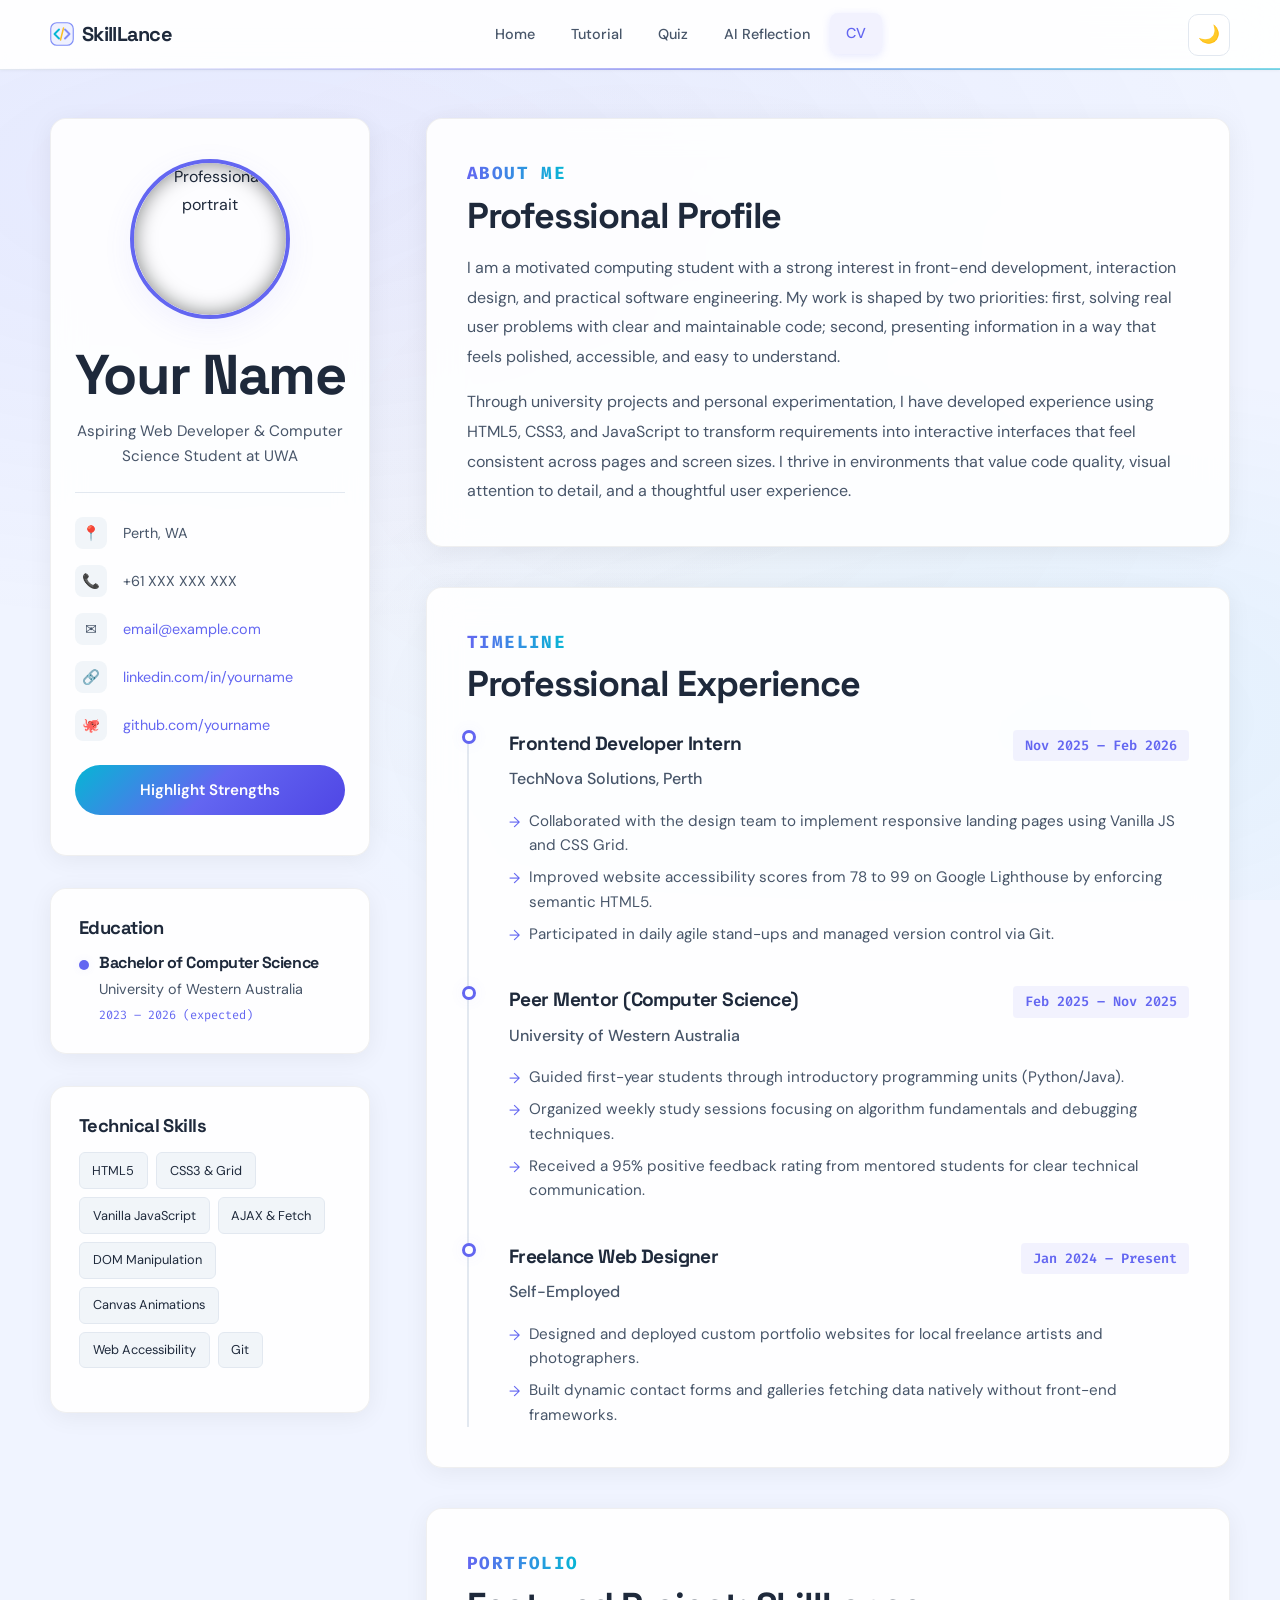
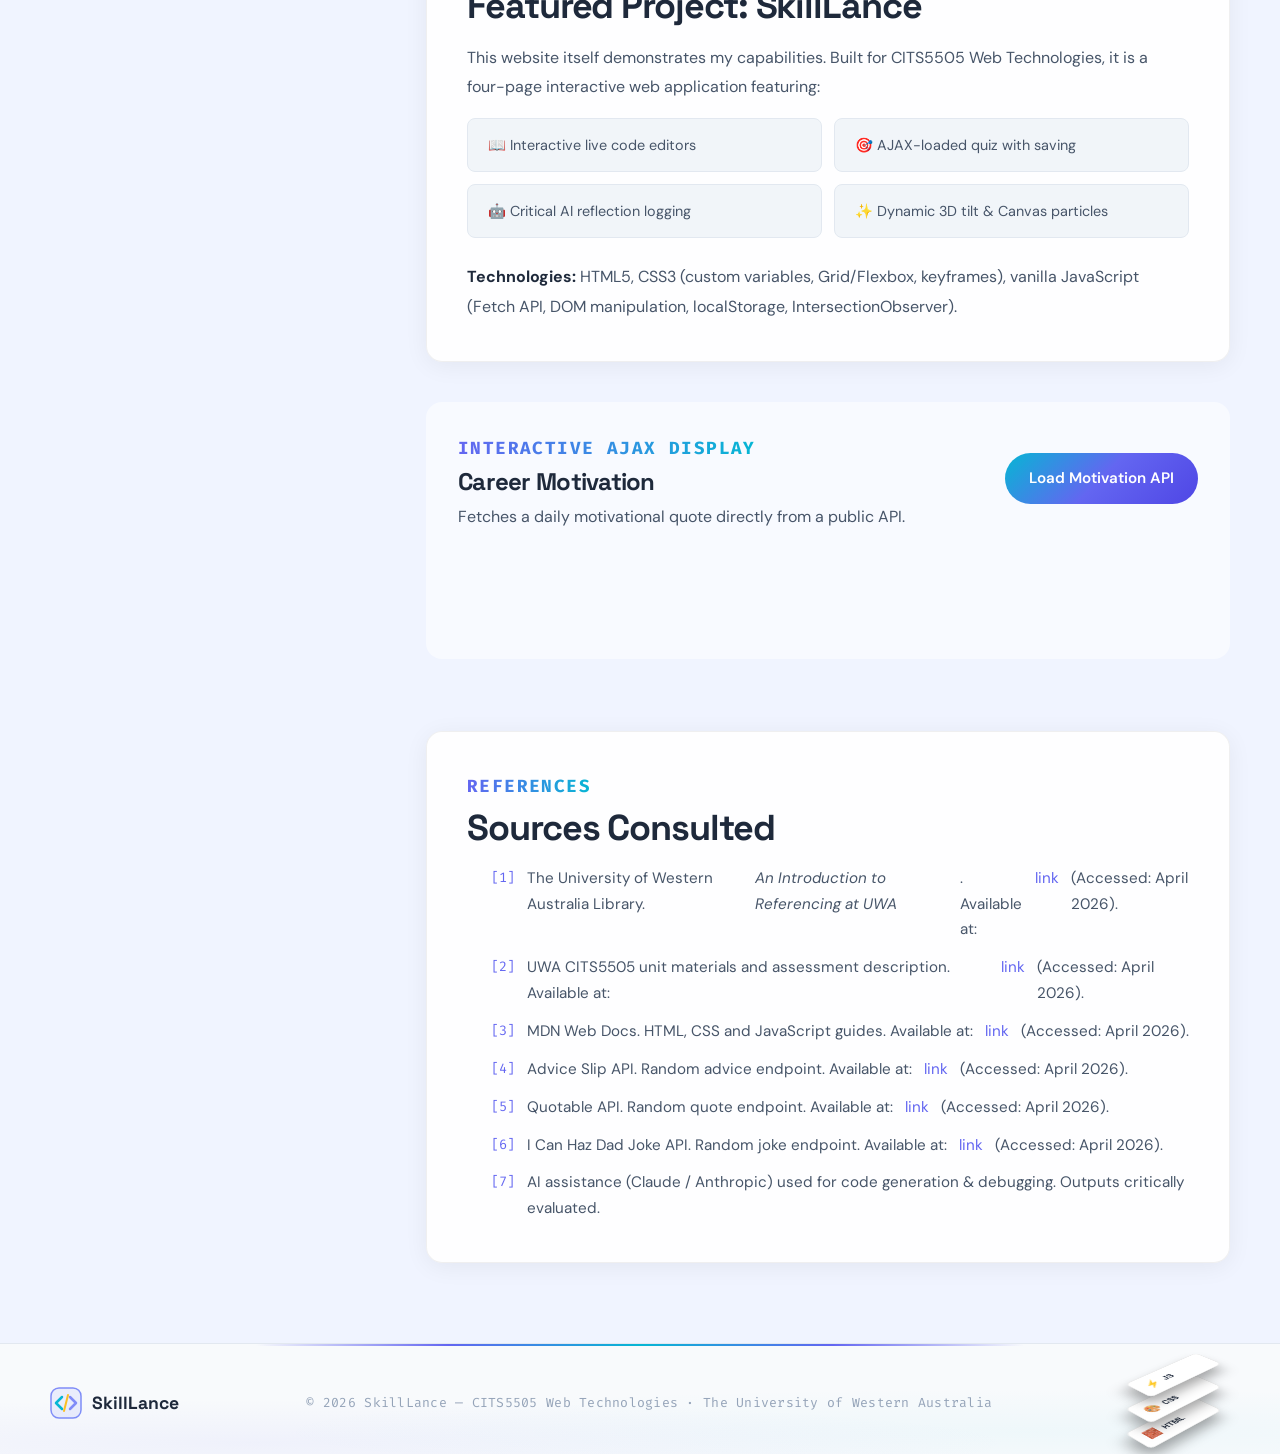
==== commit 639c878f: "fix/fixed footer and redundant animations" ====
--- a/cv.html
+++ b/cv.html
@@ -252,15 +252,15 @@
       <div class="footer-brand">
         <a href="./index.html" class="footer-logo">
           <svg class="logo-icon" width="32" height="32" viewBox="0 0 32 32" fill="none">
-            <rect x="1" y="1" width="30" height="30" rx="8" fill="url(#flbgc)" opacity="0.12" />
-            <rect x="1" y="1" width="30" height="30" rx="8" stroke="url(#flbgc)" stroke-width="1.5" />
+            <rect x="1" y="1" width="30" height="30" rx="8" fill="url(#flbg)" opacity="0.12" />
+            <rect x="1" y="1" width="30" height="30" rx="8" stroke="url(#flbg)" stroke-width="1.5" />
             <path d="M12 10L6 16L12 22" stroke="#06b6d4" stroke-width="2.5" stroke-linecap="round"
               stroke-linejoin="round" />
             <path d="M20 10L26 16L20 22" stroke="#818cf8" stroke-width="2.5" stroke-linecap="round"
               stroke-linejoin="round" />
             <path d="M18 8L14 24" stroke="#fbbf24" stroke-width="2" stroke-linecap="round" />
             <defs>
-              <linearGradient id="flbgc" x1="0" y1="0" x2="32" y2="32">
+              <linearGradient id="flbg" x1="0" y1="0" x2="32" y2="32">
                 <stop stop-color="#818cf8" />
                 <stop offset="1" stop-color="#06b6d4" />
               </linearGradient>
@@ -272,18 +272,13 @@
       <div class="footer-copy">
         <p>&copy; 2026 SkillLance &mdash; CITS5505 Web Technologies &middot; The University of Western Australia</p>
       </div>
-      <div class="footer-code-float-enhanced" aria-hidden="true">
-        <span class="fce fce-html">&lt;html&gt; &lt;head&gt; &lt;body&gt;</span>
-        <span class="fce fce-css">color: #818cf8; display: flex;</span>
-        <span class="fce fce-js">const app = () =&gt; { ... }</span>
-        <span class="fce fce-tag">&lt;/div&gt; &lt;/section&gt;</span>
-      </div>
-    </div>
-    <div class="footer-particles" aria-hidden="true">
-      <span class="fp fp-1"></span><span class="fp fp-2"></span>
-      <span class="fp fp-3"></span><span class="fp fp-4"></span>
-      <span class="fp fp-5"></span><span class="fp fp-6"></span>
-      <span class="fp fp-7"></span><span class="fp fp-8"></span>
+      <div class="footer-stack-mini" aria-hidden="true">
+        <div class="stack-3d stack-footer">
+          <div class="stack-layer layer-js"><span class="layer-icon">⚡</span> JS</div>
+          <div class="stack-layer layer-css"><span class="layer-icon">🎨</span> CSS</div>
+          <div class="stack-layer layer-html"><span class="layer-icon">🧱</span> HTML</div>
+        </div>
+      </div>
     </div>
   </footer>
 </body>
--- a/assets/style.css
+++ b/assets/style.css
@@ -1,8 +1,7 @@
 /* ═══════════════════════════════════════════════════════════════════════════
-   SKILLLANCE — Complete Design System v2
+   SKILLLANCE — Design System
    Theme: Dark default with light toggle
    Fonts: Syne (display) · DM Sans (body) · Fira Code (mono)
-   3D Animations · Floating Elements · Animated Background
 ═══════════════════════════════════════════════════════════════════════════ */
 
 /* ── 1. Design Tokens ──────────────────────────────────────────────────── */
@@ -155,71 +154,7 @@
   }
 }
 
-/* Floating orbs */
-.floating-orbs {
-  position: fixed;
-  inset: 0;
-  pointer-events: none;
-  z-index: -1;
-  overflow: hidden;
-}
-
-.orb {
-  position: absolute;
-  border-radius: 50%;
-  filter: blur(80px);
-  opacity: 0.15;
-  animation: orbFloat 18s ease-in-out infinite;
-}
-
-.orb-1 {
-  width: 400px;
-  height: 400px;
-  background: var(--accent);
-  top: 10%;
-  left: -5%;
-  animation-duration: 22s;
-}
-
-.orb-2 {
-  width: 300px;
-  height: 300px;
-  background: #06b6d4;
-  top: 60%;
-  right: -5%;
-  animation-duration: 18s;
-  animation-delay: -5s;
-}
-
-.orb-3 {
-  width: 250px;
-  height: 250px;
-  background: #fbbf24;
-  bottom: 10%;
-  left: 30%;
-  animation-duration: 25s;
-  animation-delay: -10s;
-}
-
-@keyframes orbFloat {
-
-  0%,
-  100% {
-    transform: translate(0, 0) scale(1);
-  }
-
-  25% {
-    transform: translate(30px, -40px) scale(1.1);
-  }
-
-  50% {
-    transform: translate(-20px, 20px) scale(0.95);
-  }
-
-  75% {
-    transform: translate(15px, 30px) scale(1.05);
-  }
-}
+
 
 /* ── 4. Accessibility ──────────────────────────────────────────────────── */
 .skip-link {
@@ -1176,10 +1111,10 @@
 
 /* Collapsed sidebar state */
 .page-wrap.sidebar-collapsed {
-  grid-template-columns: 32px 1fr;
-}
-
-/* ── TOC Sidebar — transparent, integrated, no card ───────────────────── */
+  grid-template-columns: 44px 1fr;
+}
+
+/* ── TOC Sidebar ───────────────────────────────────────────────────────── */
 .toc-sidebar {
   position: sticky;
   top: 84px;
@@ -1188,7 +1123,6 @@
   overflow: hidden;
   display: flex;
   flex-direction: column;
-  /* No background, no border, no shadow — blends into page */
   background: transparent;
   border: none;
   box-shadow: none;
@@ -1199,8 +1133,8 @@
 
 /* Collapsed sidebar */
 .toc-sidebar.collapsed {
-  width: 32px;
-  min-width: 32px;
+  width: 44px;
+  min-width: 44px;
 }
 
 .toc-sidebar.collapsed .toc-inner {
@@ -1209,7 +1143,7 @@
   visibility: hidden;
 }
 
-/* Toggle button — small pill flush with content */
+/* Toggle button */
 .toc-toggle-btn {
   position: absolute;
   top: 0;
@@ -1252,6 +1186,88 @@
 
 .toc-inner::-webkit-scrollbar {
   display: none;
+}
+
+/* ── Mobile TOC Floating Button ─────────────────────────────────────────── */
+.mobile-toc-btn {
+  display: none;
+  position: fixed;
+  bottom: 1.5rem;
+  right: 1.5rem;
+  z-index: 300;
+  align-items: center;
+  gap: 8px;
+  padding: 0.6rem 1.1rem 0.6rem 0.9rem;
+  border-radius: 999px;
+  background: var(--accent);
+  color: #fff;
+  border: none;
+  cursor: pointer;
+  font-size: 0.82rem;
+  font-weight: 600;
+  font-family: 'DM Sans', sans-serif;
+  box-shadow: 0 4px 20px rgba(129,140,248,0.4);
+  transition: background 0.2s, transform 0.15s, box-shadow 0.2s;
+}
+
+.mobile-toc-btn:hover {
+  background: #6366f1;
+  transform: translateY(-2px);
+  box-shadow: 0 6px 28px rgba(129,140,248,0.5);
+}
+
+/* ── TOC Backdrop Overlay ────────────────────────────────────────────────── */
+.toc-overlay {
+  display: none;
+  position: fixed;
+  inset: 0;
+  z-index: 299;
+  background: rgba(0, 0, 0, 0.55);
+  backdrop-filter: blur(2px);
+  -webkit-backdrop-filter: blur(2px);
+  opacity: 0;
+  transition: opacity 0.25s ease;
+  pointer-events: none;
+}
+
+.toc-overlay.active {
+  opacity: 1;
+  pointer-events: auto;
+}
+
+
+
+
+/* ── TOC Drawer Close Button (mobile only) ──────────────────────────────── */
+.toc-close-btn {
+  display: none;
+  position: absolute;
+  top: 1rem;
+  right: 1rem;
+  z-index: 10;
+  align-items: center;
+  gap: 6px;
+  padding: 0.4rem 0.8rem;
+  border-radius: 6px;
+  background: var(--surface-2, rgba(255,255,255,0.06));
+  border: 1px solid var(--border);
+  color: var(--text-2);
+  font-size: 0.78rem;
+  font-weight: 600;
+  font-family: 'DM Sans', sans-serif;
+  cursor: pointer;
+  transition: background 0.15s, color 0.15s;
+}
+
+.toc-close-btn:hover {
+  background: var(--accent-bg);
+  color: var(--accent);
+}
+
+@media (max-width: 900px) {
+  .toc-close-btn {
+    display: flex;
+  }
 }
 
 /* TOC label */
@@ -1438,8 +1454,8 @@
 }
 
 .content-section {
-  margin-bottom: 1.75rem;
-  padding-bottom: 1.5rem;
+  margin-bottom: 1rem;
+  padding-bottom: 1rem;
   border-bottom: 1px solid var(--border);
 }
 
@@ -1839,8 +1855,8 @@
 }
 
 #css-box {
-  width: 180px;
-  height: 180px;
+  width: 160px;
+  height: 160px;
   background: var(--accent);
   border-radius: 8px;
   display: flex;
@@ -2277,10 +2293,10 @@
 .question-card {
   background: var(--surface);
   border: 1px solid var(--border);
-  border-radius: 12px;
+  border-radius: 14px;
   padding: 1.5rem;
   margin-bottom: 1rem;
-  transition: all 0.3s ease;
+  transition: border-color 0.25s ease, box-shadow 0.25s ease;
 }
 
 .question-card:hover {
@@ -2302,14 +2318,39 @@
   background: var(--coral-bg);
 }
 
-.question-card legend {
+/* ── Question header: number badge + question text side by side ── */
+.question-header {
+  display: flex;
+  align-items: flex-start;
+  gap: 0.875rem;
+  margin-bottom: 1.25rem;
+}
+
+.question-num {
+  flex-shrink: 0;
+  display: inline-flex;
+  align-items: center;
+  justify-content: center;
+  min-width: 2rem;
+  height: 2rem;
+  padding: 0 0.5rem;
+  background: var(--accent-bg);
+  border: 1px solid rgba(129, 140, 248, 0.25);
+  border-radius: 8px;
+  font-family: 'Syne', sans-serif;
+  font-size: 0.75rem;
+  font-weight: 700;
+  color: var(--accent);
+  letter-spacing: 0.04em;
+  margin-top: 0.1rem;
+}
+
+.question-text {
+  font-size: 1rem;
   font-weight: 600;
   color: var(--text);
-  margin-bottom: 1rem;
-}
-
-.question-card legend strong {
-  color: var(--accent);
+  line-height: 1.55;
+  margin: 0;
 }
 
 .option-list {
@@ -2505,79 +2546,8 @@
 }
 
 /* ═══════════════════════════════════════════════════════════════════════════
-   CV PAGE
+   CV PAGE — Shared utilities
 ═══════════════════════════════════════════════════════════════════════════ */
-
-.cv-hero {
-  padding-bottom: 3rem;
-}
-
-.cv-grid {
-  display: grid;
-  grid-template-columns: 280px 1fr;
-  gap: 3rem;
-  align-items: start;
-}
-
-.portrait-card {
-  position: sticky;
-  top: 90px;
-}
-
-.portrait-card img {
-  width: 100%;
-  aspect-ratio: 4/5;
-  object-fit: cover;
-  border-radius: 16px;
-}
-
-.cv-info h1 {
-  margin-bottom: 1rem;
-}
-
-.cv-info .lead {
-  margin-bottom: 1.5rem;
-  max-width: none;
-}
-
-.contact-row {
-  display: flex;
-  flex-wrap: wrap;
-  gap: 0.75rem;
-  margin-top: 1.5rem;
-}
-
-.contact-row span {
-  padding: 0.5rem 1rem;
-  background: var(--surface-2);
-  border: 1px solid var(--border);
-  border-radius: 8px;
-  font-size: 0.9rem;
-  color: var(--text-2);
-  transition: all 0.3s cubic-bezier(0.34, 1.56, 0.64, 1);
-}
-
-.contact-row span:hover {
-  border-color: var(--accent);
-  transform: translateY(-2px) rotateX(5deg);
-  box-shadow: 0 6px 16px rgba(0, 0, 0, 0.1);
-}
-
-.cv-sections {
-  display: flex;
-  flex-direction: column;
-  gap: 1.5rem;
-}
-
-.cv-sections article h2 {
-  font-size: 1.25rem;
-  margin-bottom: 1rem;
-}
-
-.cv-sections article p {
-  color: var(--text-2);
-  margin-bottom: 0.75rem;
-}
 
 .skills-wrap {
   display: flex;
@@ -2648,14 +2618,6 @@
   margin: 0;
 }
 
-.references-card {
-  margin-top: 2rem;
-}
-
-.references-card h2 {
-  margin-bottom: 1.5rem;
-}
-
 .references-list {
   counter-reset: refs;
   display: flex;
@@ -2680,82 +2642,6 @@
   flex-shrink: 0;
 }
 
-/* ═══════════════════════════════════════════════════════════════════════════
-   FOOTER
-═══════════════════════════════════════════════════════════════════════════ */
-
-.site-footer {
-  padding: 2.5rem 0;
-  background: var(--footer-bg, var(--surface-2));
-  border-top: 1px solid var(--border);
-  text-align: center;
-  color: var(--text-2);
-  font-size: 0.9rem;
-}
-
-/* ═══════════════════════════════════════════════════════════════════════════
-   FLOATING SIDEBAR ANIMATIONS (Tutorial)
-═══════════════════════════════════════════════════════════════════════════ */
-
-.floating-decor {
-  position: fixed;
-  right: 2rem;
-  top: 50%;
-  transform: translateY(-50%);
-  display: flex;
-  flex-direction: column;
-  gap: 1rem;
-  z-index: 50;
-  pointer-events: none;
-}
-
-.float-btn {
-  width: 48px;
-  height: 48px;
-  border-radius: 14px;
-  display: flex;
-  align-items: center;
-  justify-content: center;
-  font-size: 1.25rem;
-  border: 1px solid var(--border);
-  background: var(--glass);
-  backdrop-filter: blur(10px);
-  box-shadow: var(--shadow);
-  pointer-events: auto;
-  cursor: pointer;
-  transition: all 0.35s cubic-bezier(0.34, 1.56, 0.64, 1);
-  transform-style: preserve-3d;
-}
-
-.float-btn:nth-child(1) {
-  animation: floatBounce 3s ease-in-out infinite;
-}
-
-.float-btn:nth-child(2) {
-  animation: floatBounce 3s ease-in-out infinite 0.5s;
-}
-
-.float-btn:nth-child(3) {
-  animation: floatBounce 3s ease-in-out infinite 1s;
-}
-
-.float-btn:hover {
-  transform: translateX(-8px) rotateY(20deg) scale(1.15);
-  border-color: var(--accent);
-  box-shadow: 0 12px 30px rgba(129, 140, 248, 0.3);
-}
-
-@keyframes floatBounce {
-
-  0%,
-  100% {
-    transform: translateY(0);
-  }
-
-  50% {
-    transform: translateY(-8px);
-  }
-}
 
 /* ═══════════════════════════════════════════════════════════════════════════
    RESPONSIVE
@@ -2768,7 +2654,7 @@
   }
 
   .page-wrap.sidebar-collapsed {
-    grid-template-columns: 32px 1fr;
+    grid-template-columns: 44px 1fr;
   }
 
   .toc-sidebar {
@@ -2777,15 +2663,14 @@
   }
 
   .toc-sidebar.collapsed {
-    width: 32px;
-    min-width: 32px;
-  }
-
-  .floating-decor {
-    display: none;
-  }
-}
-
+    width: 44px;
+    min-width: 44px;
+  }
+
+}
+
+
+/* ── Tablet: sidebar becomes a slide-in drawer ───────────────────────────── */
 @media (max-width: 900px) {
   .page-wrap {
     grid-template-columns: 1fr;
@@ -2795,26 +2680,63 @@
     grid-template-columns: 1fr;
   }
 
+  /* Sidebar becomes a fixed slide-in drawer from the left */
   .toc-sidebar {
+    position: fixed;
+    top: 0;
+    left: 0;
+    bottom: 0;
+    width: 280px !important;
+    min-width: 280px !important;
+    max-height: 100vh;
+    background: var(--surface);
+    border-right: 1px solid var(--border);
+    box-shadow: 4px 0 32px rgba(0,0,0,0.18);
+    z-index: 300;
+    transform: translateX(-100%);
+    transition: transform 0.3s cubic-bezier(0.16,1,0.3,1);
+    border-radius: 0;
+  }
+
+  .toc-sidebar.mobile-open {
+    transform: translateX(0);
+  }
+
+  /* Show inner when mobile drawer is open */
+  .toc-sidebar.mobile-open .toc-inner {
+    opacity: 1;
+    pointer-events: auto;
+    visibility: visible;
+  }
+
+  /* Hide the desktop collapse toggle on mobile — we use the FAB instead */
+  .toc-toggle-btn {
     display: none;
   }
+
+  /* Show the mobile FAB button */
+  .mobile-toc-btn {
+    display: flex;
+  }
+
+  /* Show the overlay */
+  .toc-overlay {
+    display: block;
+  }
+
+  /* Inner padding for mobile drawer */
+  .toc-inner {
+    padding: 5rem 1rem 2rem 1rem;
+    max-height: 100vh;
+  }
+
 }
 
 @media (max-width: 1024px) {
 
   .hero-grid,
-  .cv-grid,
   .quiz-layout {
     grid-template-columns: 1fr;
-  }
-
-  .cv-grid {
-    gap: 2rem;
-  }
-
-  .portrait-card {
-    position: static;
-    max-width: 280px;
   }
 
   .side-panel {
@@ -2895,9 +2817,7 @@
     grid-template-columns: 1fr;
   }
 
-  .toc-sidebar {
-    display: none;
-  }
+  /* sidebar handled by 900px drawer rule — no override needed */
 
   .tryit-body {
     grid-template-columns: 1fr;
@@ -3051,122 +2971,9 @@
    ENHANCED VISUALS — Particles, Grid BG, Geometric Shapes, Scroll Reveal
 ═══════════════════════════════════════════════════════════════════════════ */
 
-/* ── Animated Grid Background ──────────────────────────────────────────── */
-.animated-grid-bg {
-  position: fixed;
-  inset: 0;
-  z-index: -2;
-  pointer-events: none;
-  overflow: hidden;
-  opacity: 0.3;
-}
-
-.animated-grid-bg svg {
-  width: 100%;
-  height: 100%;
-}
-
-/* ── Particle Canvas ───────────────────────────────────────────────────── */
-#particle-canvas {
-  position: fixed;
-  inset: 0;
-  z-index: -1;
-  pointer-events: none;
-}
-
-/* ── Geometric Floating Shapes ─────────────────────────────────────────── */
-.geo-shapes {
-  position: fixed;
-  inset: 0;
-  z-index: -1;
-  pointer-events: none;
-  overflow: hidden;
-}
-
-.geo-shape {
-  position: absolute;
-  border-radius: 20%;
-  opacity: 0.06;
-  border: 2px solid var(--accent);
-}
-
-.geo-shape:nth-child(1) {
-  width: 120px;
-  height: 120px;
-  top: 15%;
-  left: 8%;
-  animation: geoFloat 20s ease-in-out infinite, geoSpin 30s linear infinite;
-}
-
-.geo-shape:nth-child(2) {
-  width: 80px;
-  height: 80px;
-  top: 45%;
-  right: 12%;
-  border-color: #06b6d4;
-  border-radius: 50%;
-  animation: geoFloat 16s ease-in-out infinite reverse, geoSpin 25s linear infinite reverse;
-}
-
-.geo-shape:nth-child(3) {
-  width: 60px;
-  height: 60px;
-  bottom: 20%;
-  left: 20%;
-  border-color: #fbbf24;
-  border-radius: 4px;
-  animation: geoFloat 22s ease-in-out infinite 3s, geoSpin 35s linear infinite;
-}
-
-.geo-shape:nth-child(4) {
-  width: 100px;
-  height: 100px;
-  top: 70%;
-  right: 25%;
-  border-color: #22c55e;
-  border-radius: 40%;
-  animation: geoFloat 18s ease-in-out infinite 5s, geoSpin 28s linear infinite reverse;
-}
-
-.geo-shape:nth-child(5) {
-  width: 50px;
-  height: 50px;
-  top: 10%;
-  right: 35%;
-  border-color: #f87171;
-  border-radius: 10px;
-  animation: geoFloat 24s ease-in-out infinite 2s, geoSpin 40s linear infinite;
-}
-
-@keyframes geoFloat {
-
-  0%,
-  100% {
-    transform: translate(0, 0);
-  }
-
-  25% {
-    transform: translate(20px, -30px);
-  }
-
-  50% {
-    transform: translate(-15px, 15px);
-  }
-
-  75% {
-    transform: translate(10px, 25px);
-  }
-}
-
-@keyframes geoSpin {
-  from {
-    rotate: 0deg;
-  }
-
-  to {
-    rotate: 360deg;
-  }
-}
+/* ═ Particle Canvas (removed) ══════════════════════════════════════════════════════════ */
+
+
 
 /* ── Scroll Reveal Animation ───────────────────────────────────────────── */
 .reveal {
@@ -3346,7 +3153,7 @@
   display: flex;
   align-items: center;
   justify-content: center;
-  font-family: 'Syne', sans-serif;
+  font-family: 'Space Grotesk', sans-serif;
   font-size: 1.5rem;
   font-weight: 800;
   color: var(--text);
@@ -3428,23 +3235,15 @@
   overflow: visible;
 }
 
-.question-card legend strong {
-  display: inline-flex;
-  align-items: center;
-  justify-content: center;
-  width: 32px;
-  height: 32px;
-  background: var(--accent);
-  color: #fff;
-  border-radius: 8px;
-  font-size: 0.85rem;
-  margin-right: 0.5rem;
-}
-
 /* ── Animated Footer Wave ──────────────────────────────────────────────── */
 .site-footer {
   position: relative;
   overflow: hidden;
+  padding: 1.5rem 0 1rem;
+  background: var(--footer-bg);
+  border-top: 1px solid var(--border);
+  color: var(--text-2);
+  font-size: 0.9rem;
 }
 
 .site-footer::before {
@@ -3465,14 +3264,65 @@
 }
 
 @keyframes waveMove {
-  from {
-    background-position-x: 0;
-  }
-
-  to {
-    background-position-x: 1200px;
-  }
-}
+  from { background-position-x: 0; }
+  to   { background-position-x: 1200px; }
+}
+
+.footer-glow {
+  position: absolute;
+  top: 0;
+  left: 50%;
+  transform: translateX(-50%);
+  width: 60%;
+  height: 2px;
+  background: linear-gradient(90deg, transparent, var(--accent), #06b6d4, var(--accent), transparent);
+  animation: navGlow 4s ease infinite;
+}
+
+.footer-inner {
+  display: flex;
+  flex-direction: row;
+  align-items: center;
+  justify-content: space-between;
+  gap: 1.5rem;
+  position: relative;
+  z-index: 1;
+}
+
+.footer-brand {
+  display: flex;
+  align-items: center;
+  gap: 0.5rem;
+}
+
+.footer-logo {
+  display: flex;
+  align-items: center;
+  gap: 0.6rem;
+  font-family: 'Space Grotesk', sans-serif;
+  font-weight: 750;
+  font-size: 1.1rem;
+  color: var(--text);
+  text-decoration: none;
+  transition: color 0.25s;
+}
+
+.footer-logo:hover {
+  color: var(--accent);
+}
+
+.footer-copy {
+  text-align: center;
+  color: var(--text-3);
+  font-size: 0.82rem;
+  font-family: 'Fira Code', monospace;
+  letter-spacing: 0.02em;
+}
+
+.footer-copy p {
+  margin: 0;
+}
+
 
 /* ── Animated Decorative Dots Pattern ──────────────────────────────────── */
 .dot-pattern {
@@ -3517,23 +3367,40 @@
 /* ── Reward Celebration Confetti Effect ─────────────────────────────────── */
 @keyframes confettiFall {
   0% {
-    transform: translateY(-100vh) rotate(0deg);
+    transform: translateY(-120px) translateX(0) rotate(var(--start-rot, 0deg));
     opacity: 1;
   }
-
+  60% {
+    opacity: 1;
+  }
   100% {
-    transform: translateY(100vh) rotate(720deg);
+    transform: translateY(105vh) translateX(var(--drift, 0px)) rotate(calc(var(--start-rot, 0deg) + 900deg));
+    opacity: 0;
+  }
+}
+
+@keyframes confettiFallTriangle {
+  0% {
+    transform: translateY(-120px) translateX(0) rotate(var(--start-rot, 0deg)) scale(1);
+    opacity: 1;
+  }
+  60% {
+    opacity: 1;
+  }
+  100% {
+    transform: translateY(105vh) translateX(var(--drift, 0px)) rotate(calc(var(--start-rot, 0deg) + 720deg)) scale(0.8);
     opacity: 0;
   }
 }
 
 .confetti-piece {
   position: fixed;
+  top: 0;
   width: 10px;
   height: 10px;
-  z-index: 1000;
+  z-index: 99999;
   pointer-events: none;
-  animation: confettiFall 3s ease-out forwards;
+  will-change: transform, opacity;
 }
 
 /* ── Glow effect on CTA banner ─────────────────────────────────────────── */
@@ -3590,98 +3457,7 @@
   transition: transform 0.3s;
 }
 
-/* ── Creative Footer ───────────────────────────────────────────────────── */
-.site-footer {
-  position: relative;
-  overflow: hidden;
-  padding: 1.25rem 0 1rem;
-  background: var(--footer-bg);
-  border-top: 1px solid var(--border);
-}
-
-.footer-glow {
-  position: absolute;
-  top: 0;
-  left: 50%;
-  transform: translateX(-50%);
-  width: 60%;
-  height: 2px;
-  background: linear-gradient(90deg, transparent, var(--accent), #06b6d4, var(--accent), transparent);
-  animation: navGlow 4s ease infinite;
-}
-
-.footer-inner {
-  display: flex;
-  flex-direction: column;
-  align-items: center;
-  gap: 1.5rem;
-  text-align: center;
-}
-
-.footer-brand {
-  display: flex;
-  flex-direction: column;
-  align-items: center;
-  gap: 0.5rem;
-}
-
-.footer-logo {
-  display: flex;
-  align-items: center;
-  gap: 0.6rem;
-  font-family: 'Space Grotesk', sans-serif;
-  font-weight: 750;
-  font-size: 1.3rem;
-  color: var(--text);
-  text-decoration: none;
-  transition: all 0.3s;
-}
-
-.footer-logo:hover {
-  color: var(--accent);
-}
-
-.footer-logo .logo-icon {
-  animation: logoSpin 8s ease-in-out infinite;
-}
-
-.footer-tagline {
-  font-family: 'Fira Code', monospace;
-  font-size: 0.78rem;
-  letter-spacing: 0.1em;
-  text-transform: uppercase;
-  color: var(--text-3);
-  background: linear-gradient(90deg, var(--accent), #06b6d4);
-  -webkit-background-clip: text;
-  background-clip: text;
-  -webkit-text-fill-color: transparent;
-}
-
-.footer-links {
-  display: flex;
-  gap: 1.5rem;
-  flex-wrap: wrap;
-  justify-content: center;
-}
-
-.footer-links a {
-  color: var(--text-2);
-  font-size: 0.9rem;
-  font-weight: 500;
-  padding: 0.4rem 0.8rem;
-  border-radius: 6px;
-  transition: all 0.25s;
-}
-
-.footer-links a:hover {
-  color: var(--accent);
-  background: var(--accent-bg);
-}
-
-.footer-copy {
-  color: var(--text-3);
-  font-size: 0.82rem;
-}
+
 
 /* ── Learning Journey Section Enhanced ─────────────────────────────────── */
 .learning-path-section {
@@ -3823,48 +3599,9 @@
   border-radius: 50%;
   border: 2px dashed var(--accent);
   opacity: 0.3;
-  animation: geoSpin 12s linear infinite;
-}
-
-/* ── CV Portfolio Layout ───────────────────────────────────────────────── */
-.cv-sections article {
-  padding-left: 2rem;
-  position: relative;
-}
-
-.cv-sections article::before {
-  content: '';
-  position: absolute;
-  left: 0;
-  top: 0;
-  bottom: 0;
-  width: 3px;
-  background: linear-gradient(to bottom, var(--accent), #06b6d4);
-  border-radius: 2px;
-}
-
-.cv-sections article::after {
-  content: '';
-  position: absolute;
-  left: -5px;
-  top: 1.5rem;
-  width: 13px;
-  height: 13px;
-  background: var(--accent);
-  border-radius: 50%;
-  border: 3px solid var(--bg);
-  box-shadow: 0 0 10px var(--accent-bg);
-}
-
-@media (max-width: 768px) {
-  .timeline-line {
-    display: none;
-  }
-
-  .footer-links {
-    gap: 0.75rem;
-  }
-}
+}
+
+
 
 /* ═══════════════════════════════════════════════════════════════════════════
    V4: Logo, Footer, Eyebrow, Climbing CTA, Gaps, Legend Fix, Trophy
@@ -3894,270 +3631,7 @@
   filter: drop-shadow(0 0 8px rgba(129, 140, 248, 0.5));
 }
 
-/* ── 3. Footer Redesign (no nav, left/center/right layout) ─────────────── */
-.footer-inner {
-  display: grid;
-  grid-template-columns: auto 1fr auto;
-  align-items: center;
-  gap: 2rem;
-  text-align: left;
-}
-
-.footer-brand {
-  display: flex;
-  align-items: center;
-  gap: 0.75rem;
-}
-
-.footer-tagline {
-  display: none;
-}
-
-.footer-links {
-  display: none;
-}
-
-/* removed as requested */
-
-.footer-copy {
-  text-align: center;
-  color: var(--text-3);
-  font-size: 0.82rem;
-  font-family: 'Fira Code', monospace;
-  letter-spacing: 0.02em;
-}
-
-.footer-code-float {
-  display: flex;
-  flex-direction: column;
-  gap: 0.4rem;
-  align-items: flex-end;
-  font-family: 'Fira Code', monospace;
-  font-size: 0.65rem;
-  color: var(--text-3);
-  opacity: 0.5;
-}
-
-.footer-code-float span {
-  display: inline-block;
-  animation: codeFloat 4s ease-in-out infinite;
-}
-
-.footer-code-float span:nth-child(2) {
-  animation-delay: 1.3s;
-}
-
-.footer-code-float span:nth-child(3) {
-  animation-delay: 2.6s;
-}
-
-@keyframes codeFloat {
-
-  0%,
-  100% {
-    transform: translateY(0) translateX(0);
-    opacity: 0.4;
-  }
-
-  50% {
-    transform: translateY(-4px) translateX(3px);
-    opacity: 0.8;
-  }
-}
-
-/* ── 4. Eyebrow Pill Enhanced ──────────────────────────────────────────── */
-.eyebrow-pill {
-  position: relative;
-  overflow: hidden;
-  animation: pillGlow 3s ease-in-out infinite;
-}
-
-.eyebrow-pill::after {
-  content: '';
-  position: absolute;
-  top: 0;
-  left: -100%;
-  width: 60%;
-  height: 100%;
-  background: linear-gradient(90deg, transparent, rgba(255, 255, 255, 0.25), transparent);
-  animation: pillSweep 3s ease-in-out infinite;
-}
-
-@keyframes pillGlow {
-
-  0%,
-  100% {
-    box-shadow: 0 0 0 0 transparent;
-  }
-
-  50% {
-    box-shadow: 0 0 20px rgba(129, 140, 248, 0.3), 0 0 40px rgba(6, 182, 212, 0.15);
-  }
-}
-
-@keyframes pillSweep {
-  0% {
-    left: -100%;
-  }
-
-  50% {
-    left: 150%;
-  }
-
-  100% {
-    left: 150%;
-  }
-}
-
-/* ── 5. Climbing Steps CTA ─────────────────────────────────────────────── */
-.climbing-cta {
-  display: grid;
-  grid-template-columns: minmax(280px, 380px) 1fr;
-  gap: 3rem;
-  align-items: center;
-  padding: 2.5rem 3rem;
-  position: relative;
-  background: linear-gradient(135deg, var(--surface), var(--surface-2));
-  border: 1px solid var(--border);
-  border-radius: 24px;
-  overflow: hidden;
-  min-height: 280px;
-}
-
-.climbing-cta::before {
-  content: '';
-  position: absolute;
-  inset: 0;
-  background: radial-gradient(ellipse 60% 80% at 20% 50%, rgba(129, 140, 248, 0.08), transparent 60%),
-    radial-gradient(ellipse 40% 60% at 80% 80%, rgba(6, 182, 212, 0.05), transparent 60%);
-}
-
-/* Animated border glow on CTA */
-.climbing-cta::after {
-  content: '';
-  position: absolute;
-  inset: -1px;
-  border-radius: 25px;
-  background: linear-gradient(135deg, rgba(129, 140, 248, 0.3), rgba(6, 182, 212, 0.2), rgba(251, 191, 36, 0.15), rgba(129, 140, 248, 0.3));
-  background-size: 300% 300%;
-  animation: gradientBorder 8s ease infinite;
-  z-index: -1;
-  opacity: 0.6;
-}
-
-.steps-container {
-  display: flex;
-  align-items: flex-end;
-  gap: 0;
-  position: relative;
-  z-index: 1;
-  justify-content: center;
-}
-
-.step-block {
-  display: flex;
-  flex-direction: column;
-  align-items: center;
-  gap: 0.3rem;
-  position: relative;
-}
-
-.step-platform {
-  width: 100px;
-  display: flex;
-  flex-direction: column;
-  align-items: center;
-  justify-content: flex-end;
-  border-radius: 8px 8px 0 0;
-  padding: 0.75rem 0.5rem 0.5rem;
-  font-family: 'Fira Code', monospace;
-  font-weight: 700;
-  font-size: 0.75rem;
-  letter-spacing: 0.05em;
-  text-transform: uppercase;
-  transition: all 0.4s ease;
-}
-
-.step-html {
-  background: rgba(249, 115, 22, 0.15);
-  color: #fb923c;
-  height: 80px;
-  border: 1px solid rgba(249, 115, 22, 0.3);
-}
-
-.step-css {
-  background: rgba(99, 102, 241, 0.15);
-  color: var(--accent-txt);
-  height: 130px;
-  border: 1px solid rgba(99, 102, 241, 0.3);
-}
-
-.step-js {
-  background: rgba(251, 191, 36, 0.15);
-  color: #fbbf24;
-  height: 180px;
-  border: 1px solid rgba(251, 191, 36, 0.3);
-}
-
-.step-icon {
-  font-size: 1.5rem;
-  margin-bottom: 0.3rem;
-}
-
-.climber {
-  position: absolute;
-  bottom: 0;
-  font-size: 2rem;
-  animation: climb 6s ease-in-out infinite;
-  z-index: 2;
-  filter: drop-shadow(0 0 8px rgba(129, 140, 248, 0.4));
-}
-
-@keyframes climb {
-
-  0%,
-  100% {
-    left: 20px;
-    bottom: 82px;
-    transform: scale(1);
-  }
-
-  33% {
-    left: 120px;
-    bottom: 132px;
-    transform: scale(1.05);
-    filter: drop-shadow(0 0 12px rgba(99, 102, 241, 0.5));
-  }
-
-  66% {
-    left: 220px;
-    bottom: 182px;
-    transform: scale(1.1);
-    filter: drop-shadow(0 0 16px rgba(251, 191, 36, 0.5));
-  }
-}
-
-.climbing-cta-text {
-  position: relative;
-  z-index: 1;
-}
-
-.climbing-cta-text h2 {
-  margin-bottom: 0.75rem;
-}
-
-.climbing-cta-text p {
-  color: var(--text-2);
-  margin-bottom: 1.5rem;
-  max-width: 400px;
-}
-
-.climber-pill {
-  display: inline-flex;
-  margin-bottom: 1rem;
-  font-size: 0.65rem;
-  padding: 0.35rem 0.9rem;
-}
+
 
 /* ── 8. Section Gap Decorators (Tutorial) ──────────────────────────────── */
 .section-head::before {
@@ -4177,48 +3651,201 @@
   padding-left: 0;
 }
 
-.content-section+.content-section::before {
-  content: '';
-  display: block;
-  height: 40px;
-  margin: 0 auto;
-  width: 2px;
-  background: linear-gradient(to bottom, var(--border), var(--accent), var(--border));
-  margin-bottom: 2rem;
-  border-radius: 1px;
-}
-
-/* ── 10. Fix Question Legend Alignment ──────────────────────────────────── */
+/* ── 10. Fix Question Card Alignment ───────────────────────────────────── */
 .question-card {
-  padding: 1.75rem;
-}
-
-.question-card legend {
-  float: none;
-  width: 100%;
-  padding: 0 0 1rem 0;
-  font-weight: 600;
-  color: var(--text);
-  line-height: 1.5;
-  border-bottom: 1px solid var(--border);
-  margin-bottom: 1rem;
-}
-
-.question-card legend strong {
-  display: inline-flex;
+  padding: 1.5rem;
+}
+
+/* ── 11. Badge Reward System ────────────────────────────────────────────── */
+
+/* Loading spinner while fetching APIs */
+.badge-loading {
+  text-align: center;
+  padding: 2rem 0;
+}
+
+.badge-spinner {
+  display: inline-block;
+  width: 36px;
+  height: 36px;
+  border: 3px solid var(--border-2);
+  border-top-color: var(--accent);
+  border-radius: 50%;
+  animation: badgeSpin 0.7s linear infinite;
+}
+
+@keyframes badgeSpin {
+  to { transform: rotate(360deg); }
+}
+
+/* ── Main badge card ── */
+.earned-badge {
+  display: flex;
+  flex-direction: column;
+  align-items: center;
+  gap: 0.9rem;
+  padding: 1.5rem 1rem 1.25rem;
+  text-align: center;
+  animation: badgeReveal 0.6s cubic-bezier(0.34, 1.56, 0.64, 1) both;
+}
+
+@keyframes badgeReveal {
+  0%   { opacity: 0; transform: scale(0.6) translateY(20px); }
+  100% { opacity: 1; transform: scale(1) translateY(0); }
+}
+
+/* Tier label pill */
+.badge-tier-label {
+  font-size: 0.7rem;
+  font-weight: 700;
+  letter-spacing: 0.12em;
+  color: var(--badge-color, #fbbf24);
+  background: color-mix(in srgb, var(--badge-color, #fbbf24) 15%, transparent);
+  border: 1px solid color-mix(in srgb, var(--badge-color, #fbbf24) 40%, transparent);
+  padding: 0.25rem 0.75rem;
+  border-radius: 99px;
+  text-transform: uppercase;
+}
+
+/* ── Badge medal with rings ── */
+.badge-medal-wrap {
+  position: relative;
+  width: 130px;
+  height: 130px;
+  display: flex;
   align-items: center;
   justify-content: center;
-  min-width: 30px;
-  height: 30px;
-  background: var(--accent);
-  color: #fff;
-  border-radius: 8px;
-  font-size: 0.82rem;
-  margin-right: 0.6rem;
-  flex-shrink: 0;
-}
-
-/* ── 11. Trophy Reward Animation ───────────────────────────────────────── */
+}
+
+.badge-ring-outer {
+  width: 120px;
+  height: 120px;
+  border-radius: 50%;
+  background: conic-gradient(
+    var(--badge-color, #fbbf24) 0deg,
+    color-mix(in srgb, var(--badge-color, #fbbf24) 40%, var(--accent)) 120deg,
+    var(--accent) 240deg,
+    var(--badge-color, #fbbf24) 360deg
+  );
+  padding: 4px;
+  box-shadow:
+    0 0 18px var(--badge-glow, #fbbf2480),
+    0 0 40px color-mix(in srgb, var(--badge-glow, #fbbf2480) 50%, transparent);
+  animation: badgeRotateRing 8s linear infinite;
+}
+
+@keyframes badgeRotateRing {
+  to { filter: hue-rotate(360deg); }
+}
+
+.badge-ring-inner {
+  width: 100%;
+  height: 100%;
+  border-radius: 50%;
+  background: var(--surface);
+  display: flex;
+  align-items: center;
+  justify-content: center;
+  overflow: hidden;
+}
+
+.badge-avatar-img {
+  width: 80px;
+  height: 80px;
+  border-radius: 50%;
+  object-fit: cover;
+  animation: badgeAvatarPop 0.5s 0.4s cubic-bezier(0.34, 1.56, 0.64, 1) both;
+}
+
+@keyframes badgeAvatarPop {
+  0%   { opacity: 0; transform: scale(0.5); }
+  100% { opacity: 1; transform: scale(1); }
+}
+
+/* Shine sweep */
+.badge-shine {
+  position: absolute;
+  inset: 0;
+  border-radius: 50%;
+  background: linear-gradient(
+    135deg,
+    rgba(255,255,255,0.25) 0%,
+    transparent 50%,
+    transparent 100%
+  );
+  pointer-events: none;
+  animation: badgeShine 3s ease-in-out infinite;
+}
+
+@keyframes badgeShine {
+  0%, 100% { opacity: 0.6; }
+  50%       { opacity: 0; }
+}
+
+/* ── Name plate ── */
+.badge-name-plate {
+  display: flex;
+  flex-direction: column;
+  gap: 0.2rem;
+}
+
+.badge-title {
+  font-family: 'Syne', sans-serif;
+  font-size: 1.05rem;
+  font-weight: 700;
+  color: var(--text);
+  margin: 0;
+  letter-spacing: -0.01em;
+}
+
+.badge-subtitle {
+  font-size: 0.72rem;
+  color: var(--text-3);
+  margin: 0;
+  font-family: 'Fira Code', monospace;
+  letter-spacing: 0.04em;
+}
+
+/* ── Inscription from API ── */
+.badge-inscription-wrap {
+  background: var(--surface-2);
+  border: 1px solid var(--border);
+  border-left: 3px solid var(--badge-color, var(--accent));
+  border-radius: 0 8px 8px 0;
+  padding: 0.65rem 0.85rem;
+  text-align: left;
+  width: 100%;
+  max-width: 260px;
+}
+
+.badge-inscription {
+  font-size: 0.8rem;
+  font-style: italic;
+  color: var(--text-2);
+  margin: 0 0 0.3rem;
+  line-height: 1.5;
+}
+
+.badge-api-credit {
+  font-size: 0.65rem;
+  color: var(--text-3);
+  margin: 0;
+  font-family: 'Fira Code', monospace;
+}
+
+/* ── Issue date stamp ── */
+.badge-stamp {
+  font-size: 0.62rem;
+  font-family: 'Fira Code', monospace;
+  letter-spacing: 0.1em;
+  color: var(--text-3);
+  border: 1px dashed var(--border-2);
+  padding: 0.25rem 0.6rem;
+  border-radius: 4px;
+  text-transform: uppercase;
+}
+
+/* ── Legacy trophy (keep for any edge fallback) ── */
 .reward-trophy {
   text-align: center;
   padding: 1.5rem 0;
@@ -4232,19 +3859,9 @@
 }
 
 @keyframes trophyBounce {
-
-  0%,
-  100% {
-    transform: translateY(0) rotate(0deg);
-  }
-
-  25% {
-    transform: translateY(-10px) rotate(-5deg);
-  }
-
-  75% {
-    transform: translateY(-5px) rotate(5deg);
-  }
+  0%, 100% { transform: translateY(0) rotate(0deg); }
+  25%       { transform: translateY(-10px) rotate(-5deg); }
+  75%       { transform: translateY(-5px) rotate(5deg); }
 }
 
 .reward-fail-anim {
@@ -4320,48 +3937,8 @@
   display: none;
 }
 
-.cv-sections article {
-  padding-left: 0;
-}
-
-/* Stats bar cards glow */
-.stats-grid {
-  display: grid;
-  grid-template-columns: repeat(auto-fit, minmax(160px, 1fr));
-  gap: 1rem;
-}
-
-.stat-card {
-  text-align: center;
-  padding: 1.5rem 1rem;
-  background: var(--surface);
-  border: 1px solid var(--border);
-  border-radius: 16px;
-  transition: all 0.35s cubic-bezier(0.34, 1.56, 0.64, 1);
-}
-
-.stat-card:hover {
-  border-color: var(--accent);
-  transform: translateY(-4px);
-  box-shadow: 0 12px 30px rgba(129, 140, 248, 0.12);
-}
-
-.stat-number {
-  font-family: 'Syne', sans-serif;
-  font-size: 2.2rem;
-  font-weight: 800;
-  background: linear-gradient(135deg, var(--accent), #06b6d4);
-  -webkit-background-clip: text;
-  background-clip: text;
-  -webkit-text-fill-color: transparent;
-  line-height: 1.2;
-}
-
-.stat-label {
-  font-size: 0.85rem;
-  color: var(--text-2);
-  margin-top: 0.25rem;
-}
+
+
 
 @media (max-width: 1024px) {
   .cv-grid {
@@ -4376,14 +3953,10 @@
 
 @media (max-width: 768px) {
   .footer-inner {
-    grid-template-columns: 1fr;
+    flex-direction: column;
     text-align: center;
-    justify-items: center;
-  }
-
-  .footer-code-float {
-    align-items: center;
-  }
+  }
+
 
   .climbing-cta {
     flex-direction: column;
@@ -5473,130 +5046,8 @@
   }
 }
 
-/* Footer particles */
-.footer-particles {
-  position: absolute;
-  inset: 0;
-  pointer-events: none;
-  overflow: hidden;
-}
-
-.fp {
-  position: absolute;
-  border-radius: 50%;
-  animation: fpFloat 8s ease-in-out infinite;
-}
-
-.fp-1 {
-  width: 4px;
-  height: 4px;
-  background: #818cf8;
-  top: 20%;
-  left: 10%;
-  opacity: 0.3;
-  animation-duration: 7s;
-}
-
-.fp-2 {
-  width: 3px;
-  height: 3px;
-  background: #06b6d4;
-  top: 60%;
-  left: 25%;
-  opacity: 0.25;
-  animation-duration: 9s;
-  animation-delay: 1s;
-}
-
-.fp-3 {
-  width: 5px;
-  height: 5px;
-  background: #fbbf24;
-  top: 40%;
-  right: 15%;
-  opacity: 0.2;
-  animation-duration: 8s;
-  animation-delay: 2s;
-}
-
-.fp-4 {
-  width: 3px;
-  height: 3px;
-  background: #22c55e;
-  top: 70%;
-  right: 30%;
-  opacity: 0.3;
-  animation-duration: 6s;
-  animation-delay: 3s;
-}
-
-.fp-5 {
-  width: 4px;
-  height: 4px;
-  background: #a78bfa;
-  top: 30%;
-  left: 45%;
-  opacity: 0.15;
-  animation-duration: 10s;
-  animation-delay: 0.5s;
-}
-
-.fp-6 {
-  width: 3px;
-  height: 3px;
-  background: #f87171;
-  top: 80%;
-  left: 60%;
-  opacity: 0.2;
-  animation-duration: 7.5s;
-  animation-delay: 1.5s;
-}
-
-.fp-7 {
-  width: 4px;
-  height: 4px;
-  background: #06b6d4;
-  top: 15%;
-  right: 20%;
-  opacity: 0.25;
-  animation-duration: 9s;
-  animation-delay: 4s;
-}
-
-.fp-8 {
-  width: 3px;
-  height: 3px;
-  background: #818cf8;
-  top: 55%;
-  left: 75%;
-  opacity: 0.2;
-  animation-duration: 8s;
-  animation-delay: 2.5s;
-}
-
-@keyframes fpFloat {
-
-  0%,
-  100% {
-    transform: translate(0, 0) scale(1);
-    opacity: 0.2;
-  }
-
-  25% {
-    transform: translate(8px, -12px) scale(1.5);
-    opacity: 0.4;
-  }
-
-  50% {
-    transform: translate(-6px, -20px) scale(0.8);
-    opacity: 0.3;
-  }
-
-  75% {
-    transform: translate(10px, -8px) scale(1.3);
-    opacity: 0.5;
-  }
-}
+
+
 
 /* ── 7. Section Background Consistency ────────────────────────────────── */
 .learning-path-section,
@@ -5643,41 +5094,16 @@
    V5 POLISH: Alignment Fixes, Interactive Animations, Footer Compact
 ═══════════════════════════════════════════════════════════════════════════ */
 
-/* ── Footer: single compact bar ─────────────────────────────────────────── */
-.site-footer {
-  padding: 1rem 0 !important;
-}
-
-.footer-inner {
-  display: flex !important;
-  flex-direction: row !important;
-  align-items: center !important;
-  justify-content: space-between !important;
-  gap: 1.5rem !important;
-  grid-template-columns: none !important;
-  padding: 0 !important;
-}
-
-.footer-copy p {
-  margin: 0;
-}
-
-.footer-code-float-enhanced {
-  flex-direction: row !important;
+
+
+/* ── CTA Climbing: layout and interactive steps ──────────────────────────── */
+.climbing-cta {
+  grid-template-columns: 1fr 300px;
+  gap: 4rem;
+  padding: 2rem 2.5rem;
   align-items: center;
-  gap: 0.75rem;
-  flex-wrap: wrap;
-  justify-content: flex-end;
-}
-
-/* ── CTA Climbing: better layout + interactive steps ────────────────────── */
-.climbing-cta {
-  grid-template-columns: 1fr 300px !important;
-  gap: 4rem !important;
-  padding: 2rem 2.5rem !important;
-  align-items: center !important;
-  min-height: 240px !important;
-  overflow: visible !important;
+  min-height: 240px;
+  overflow: visible;
 }
 
 .steps-container {
@@ -6000,189 +5426,7 @@
   }
 }
 
-/* ── CTA Code Playground Background ──────────────────────────────────────── */
-.cta-floating-bg {
-  position: absolute;
-  top: 0;
-  left: 0;
-  right: 0;
-  bottom: 0;
-  pointer-events: none;
-  z-index: 1;
-  overflow: hidden;
-  perspective: 1000px;
-}
-
-.floating-mini-editor {
-  position: absolute;
-  top: 15%;
-  left: 0%;
-  width: 250px;
-  background: rgba(15, 23, 42, 0.4);
-  backdrop-filter: blur(8px);
-  border: 1px solid rgba(255, 255, 255, 0.05);
-  border-radius: 12px;
-  box-shadow: 0 25px 50px -12px rgba(0, 0, 0, 0.5);
-  transform: rotateY(15deg) rotateX(10deg) translateZ(-50px);
-  animation: floatEditor 6s ease-in-out infinite;
-  transform-style: preserve-3d;
-}
-
-@keyframes floatEditor {
-
-  0%,
-  100% {
-    transform: rotateY(15deg) rotateX(10deg) translateZ(-50px) translateY(0);
-  }
-
-  50% {
-    transform: rotateY(15deg) rotateX(10deg) translateZ(-50px) translateY(-20px);
-  }
-}
-
-.editor-header {
-  padding: 10px;
-  display: flex;
-  align-items: center;
-  border-bottom: 1px solid rgba(255, 255, 255, 0.05);
-  background: rgba(0, 0, 0, 0.2);
-  border-radius: 12px 12px 0 0;
-}
-
-.editor-header .dots {
-  display: flex;
-  gap: 6px;
-}
-
-.editor-header .dot {
-  width: 10px;
-  height: 10px;
-  border-radius: 50%;
-}
-
-.editor-header .dot.r {
-  background: #ef4444;
-}
-
-.editor-header .dot.y {
-  background: #f59e0b;
-}
-
-.editor-header .dot.g {
-  background: #10b981;
-}
-
-.editor-header .title {
-  margin-left: 15px;
-  font-family: monospace;
-  font-size: 0.75rem;
-  color: #94a3b8;
-}
-
-.editor-body {
-  padding: 15px;
-  font-family: 'Fira Code', monospace;
-  font-size: 0.8rem;
-  color: #cbd5e1;
-  line-height: 1.6;
-}
-
-.editor-body .sy {
-  color: #fde047;
-}
-
-.editor-body .pr {
-  color: #93c5fd;
-}
-
-.editor-body .v {
-  color: #fca5a5;
-}
-
-/* 3D Figures popping out of the editor */
-.editor-3d-popout {
-  position: absolute;
-  top: 50%;
-  right: -25px;
-  transform-style: preserve-3d;
-}
-
-.mini-cube {
-  position: absolute;
-  width: 30px;
-  height: 30px;
-  transform-style: preserve-3d;
-  animation: rotateEditorCube 8s infinite linear;
-  top: -40px;
-  right: -50px;
-}
-
-.mini-cube .face {
-  position: absolute;
-  width: 30px;
-  height: 30px;
-  background: rgba(99, 102, 241, 0.2);
-  border: 1px solid #818cf8;
-}
-
-.mini-cube .front {
-  transform: translateZ(15px);
-}
-
-.mini-cube .back {
-  transform: rotateY(180deg) translateZ(15px);
-}
-
-.mini-cube .right {
-  transform: rotateY(90deg) translateZ(15px);
-}
-
-.mini-cube .left {
-  transform: rotateY(-90deg) translateZ(15px);
-}
-
-.mini-cube .top {
-  transform: rotateX(90deg) translateZ(15px);
-}
-
-.mini-cube .bottom {
-  transform: rotateX(-90deg) translateZ(15px);
-}
-
-@keyframes rotateEditorCube {
-  0% {
-    transform: rotateX(0deg) rotateY(0deg);
-  }
-
-  100% {
-    transform: rotateX(360deg) rotateY(360deg);
-  }
-}
-
-.mini-sphere {
-  position: absolute;
-  width: 25px;
-  height: 25px;
-  border-radius: 50%;
-  background: radial-gradient(circle at 30% 30%, #fb923c, #9a3412);
-  top: 20px;
-  right: -40px;
-  box-shadow: 0 10px 20px rgba(249, 115, 22, 0.4);
-  transform: translateZ(30px);
-  animation: orbitSphere 5s ease-in-out infinite;
-}
-
-@keyframes orbitSphere {
-
-  0%,
-  100% {
-    transform: translateZ(30px) translateY(0);
-  }
-
-  50% {
-    transform: translateZ(30px) translateY(20px);
-  }
-}
+
 
 /* CTA text alignment */
 .climbing-cta-text {
@@ -6318,9 +5562,10 @@
 
 .t-path-card {
   position: relative;
-  display: flex;
-  align-items: stretch;
-  gap: 1rem;
+  display: grid;
+  grid-template-columns: 54px 1fr;
+  grid-template-rows: auto auto;
+  column-gap: 1rem;
   padding: 1.5rem;
   background: var(--surface);
   border: 1px solid var(--border);
@@ -6366,6 +5611,9 @@
   flex-shrink: 0;
   position: relative;
   z-index: 1;
+  grid-column: 1;
+  grid-row: 1;
+  align-self: start;
   transition: transform 0.4s cubic-bezier(0.34, 1.56, 0.64, 1);
 }
 
@@ -6381,6 +5629,8 @@
   z-index: 1;
   flex: 1;
   gap: 0.25rem;
+  grid-column: 2;
+  grid-row: 1;
 }
 
 .t-path-card a.tpc-main-title {
@@ -6396,31 +5646,30 @@
   flex-direction: column;
   gap: 0.4rem;
   margin-top: 0.85rem;
+  grid-column: 1 / -1;
+  grid-row: 2;
 }
 .tpc-sublinks a {
-  font-size: 0.8rem;
+  font-size: 0.82rem;
   color: var(--text-2);
   text-decoration: none;
   transition: all 0.2s;
-  padding-left: 0.75rem;
-  position: relative;
+  display: flex;
+  align-items: baseline;
+  gap: 0.35rem;
 }
 .tpc-sublinks a::before {
-  content: '';
-  position: absolute;
-  left: 0;
-  top: 0;
-  bottom: 0;
-  width: 2px;
-  background: var(--border);
-  border-radius: 2px;
-  transition: background 0.2s;
+  content: '›';
+  color: var(--accent);
+  font-weight: 700;
+  transition: color 0.2s;
+  flex-shrink: 0;
 }
 .tpc-sublinks a:hover {
   color: var(--accent);
 }
 .tpc-sublinks a:hover::before {
-  background: var(--accent);
+  color: var(--accent);
 }
 
 .tpc-title {
@@ -6558,107 +5807,17 @@
   margin-top: auto;
 }
 
-.orbiting-spheres {
-  position: relative;
-  width: 80px;
-  height: 80px;
-  transform-style: preserve-3d;
-  animation: orbitRotate 10s infinite linear;
-}
-
-.sphere {
-  position: absolute;
-  border-radius: 50%;
-  box-shadow: inset -4px -4px 10px rgba(0, 0, 0, 0.5), 0 0 15px currentColor;
-}
-
-.sphere.center {
-  width: 40px;
-  height: 40px;
-  top: 20px;
-  left: 20px;
-  background: #6366f1;
-  color: #6366f1;
-}
-
-.sphere.s-1 {
-  width: 15px;
-  height: 15px;
-  top: 32px;
-  left: -10px;
-  background: #06b6d4;
-  color: #06b6d4;
-  animation: orbit1 4s infinite linear;
-  transform-origin: 50px 8px;
-}
-
-.sphere.s-2 {
-  width: 10px;
-  height: 10px;
-  top: 0px;
-  left: 35px;
-  background: #fbbf24;
-  color: #fbbf24;
-  animation: orbit2 6s infinite linear;
-  transform-origin: 5px 40px;
-}
-
-@keyframes orbitRotate {
-  from {
-    transform: rotateY(0) rotateX(10deg);
-  }
-
-  to {
-    transform: rotateY(360deg) rotateX(10deg);
-  }
-}
-
-@keyframes orbit1 {
-  from {
-    transform: rotateY(0);
-  }
-
-  to {
-    transform: rotateY(-360deg);
-  }
-}
-
-@keyframes orbit2 {
-  from {
-    transform: rotateZ(0) rotateX(45deg);
-  }
-
-  to {
-    transform: rotateZ(360deg) rotateX(45deg);
-  }
-}
-
-/* ── 3. Creative Section Dividers ──────────────────────────────────────── */
+
+
+/* ── 3. Section Dividers — clean rule, no flowing dots animation ─────────── */
 .content-section+.content-section::before {
   content: '';
   display: block;
-  height: 50px;
-  margin: 0 auto 3rem;
+  height: 1px;
+  margin: 0 auto 1rem;
   width: 100%;
-  background:
-    linear-gradient(90deg, transparent 40%, var(--accent) 50%, transparent 60%) center / 100% 2px no-repeat,
-    radial-gradient(circle at center, var(--accent) 0%, transparent 4px) center / 30px 10px repeat-x;
-  opacity: 0.3;
-  animation: dividerFlow 10s linear infinite;
-}
-
-[data-theme="light"] .content-section+.content-section::before {
-  opacity: 0.2;
-}
-
-@keyframes dividerFlow {
-  0% {
-    background-position: center 0, 0 center;
-  }
-
-  100% {
-    background-position: center 0, 300px center;
-  }
+  background: linear-gradient(90deg, transparent, var(--border) 20%, var(--border) 80%, transparent);
+  opacity: 0.6;
 }
 
 /* Override previous simple line divider */
@@ -6706,9 +5865,103 @@
 #css-box {
   z-index: 1;
   box-shadow: 0 15px 35px rgba(0, 0, 0, 0.3);
-}
-
-/* ── 5. Ready to prove your skills 3D Portal ───────────────────────────── */
+  box-sizing: border-box;
+  max-width: calc(100% - 2rem);
+  max-height: calc(100% - 2rem);
+}
+
+/* ── 5. CSS Property Explorer — responsive layout ──────────────────────── */
+
+/* Outer body padding */
+.css-explorer-body {
+  padding: 1.5rem;
+}
+
+/* Top row: controls (left) + preview (right) */
+.css-explorer-top {
+  display: grid;
+  grid-template-columns: 1fr 320px;
+  gap: 1.5rem;
+  align-items: stretch;
+  margin-bottom: 1.25rem;
+}
+
+/* Controls: 2-column grid of ctrl items */
+.css-explorer-controls {
+  display: grid;
+  grid-template-columns: 1fr 1fr;
+  gap: 0.65rem 1.25rem;
+  align-content: start;
+}
+
+/* Preview panel — large, fills the column height */
+.css-explorer-preview {
+  min-height: 320px;
+  height: 100%;
+  width: 100%;
+  border-radius: 14px;
+  overflow: hidden;
+  display: flex;
+  align-items: center;
+  justify-content: center;
+  flex-shrink: 0;
+  position: relative;
+}
+
+/* Code block — full width below top row, compact single-scroll strip */
+.css-explorer-code {
+  width: 100%;
+}
+
+.css-explorer-code .code-window pre {
+  overflow-x: auto;
+  white-space: pre;
+  max-height: none;
+}
+
+/* Tablet 768–1024px: narrower preview */
+@media (max-width: 1024px) {
+  .css-explorer-top {
+    grid-template-columns: 1fr 260px;
+    gap: 1.25rem;
+  }
+  .css-explorer-preview {
+    min-height: 280px;
+  }
+}
+
+/* Small tablet / large mobile: stack vertically */
+@media (max-width: 720px) {
+  .css-explorer-body {
+    padding: 1rem;
+  }
+  .css-explorer-top {
+    grid-template-columns: 1fr;
+    gap: 1rem;
+  }
+  .css-explorer-controls {
+    grid-template-columns: 1fr 1fr;
+    gap: 0.5rem 0.75rem;
+  }
+  .css-explorer-preview {
+    min-height: 260px;
+    height: 260px;
+    width: 100%;
+  }
+}
+
+/* Very small screens: single column controls */
+@media (max-width: 400px) {
+  .css-explorer-controls {
+    grid-template-columns: 1fr;
+  }
+  .css-explorer-preview {
+    min-height: 220px;
+    height: 220px;
+  }
+}
+
+/* ── 6. Ready to prove your skills 3D Portal ───────────────────────────── */
 /* ── Tutorial "What's Next" / Quiz CTA ─────────────────────────────────── */
 .tutorial-next-section {
   padding-top: 0.5rem;
@@ -7139,13 +6392,8 @@
 }
 
 @keyframes floatStack {
-  0% {
-    transform: translateY(0);
-  }
-
-  100% {
-    transform: translateY(-25px);
-  }
+  0%   { transform: translateY(0); }
+  100% { transform: translateY(-8px); }
 }
 
 /* Light Theme Overrides for CTA Animations */
@@ -7203,4 +6451,567 @@
 [data-theme="light"] .heading-glow-effect {
   color: #1e293b;
   text-shadow: 0 0 20px rgba(99, 102, 241, 0.2), 0 0 40px rgba(6, 182, 212, 0.1);
+}
+
+/* ═══════════════════════════════════════════════════════════════════════════
+   VICTORY OVERLAY — Quiz Pass Celebration
+   Full-screen modal that appears with confetti on quiz pass
+═══════════════════════════════════════════════════════════════════════════ */
+
+#victory-overlay {
+  position: fixed;
+  inset: 0;
+  z-index: 100000;
+  display: flex;
+  align-items: center;
+  justify-content: center;
+  opacity: 0;
+  transition: opacity 0.35s ease;
+  pointer-events: none;
+}
+
+#victory-overlay.victory-visible {
+  opacity: 1;
+  pointer-events: all;
+}
+
+#victory-overlay.victory-hiding {
+  opacity: 0;
+  pointer-events: none;
+}
+
+/* Semi-transparent backdrop */
+.victory-backdrop {
+  position: absolute;
+  inset: 0;
+  background: rgba(0, 0, 0, 0.72);
+  backdrop-filter: blur(6px);
+  -webkit-backdrop-filter: blur(6px);
+}
+
+/* ── Main modal card ── */
+.victory-modal {
+  position: relative;
+  z-index: 1;
+  background: var(--surface);
+  border: 1px solid var(--glass-border);
+  border-top: 2px solid var(--badge-color, #fbbf24);
+  border-radius: 24px;
+  padding: 2.5rem 2rem 2rem;
+  max-width: 420px;
+  width: calc(100% - 2rem);
+  text-align: center;
+  box-shadow:
+    0 0 0 1px var(--glass-border),
+    0 24px 80px rgba(0, 0, 0, 0.55),
+    0 0 60px color-mix(in srgb, var(--badge-glow, #fbbf2480) 30%, transparent);
+  overflow: hidden;
+  transform: scale(0.7) translateY(40px);
+  transition: transform 0.45s cubic-bezier(0.34, 1.56, 0.64, 1), opacity 0.35s ease;
+}
+
+#victory-overlay.victory-visible .victory-modal {
+  transform: scale(1) translateY(0);
+}
+
+#victory-overlay.victory-hiding .victory-modal {
+  transform: scale(0.85) translateY(30px);
+}
+
+/* ── Close button ── */
+.victory-close {
+  position: absolute;
+  top: 1rem;
+  right: 1rem;
+  background: var(--surface-2);
+  border: 1px solid var(--border);
+  border-radius: 50%;
+  color: var(--text-2);
+  width: 32px;
+  height: 32px;
+  cursor: pointer;
+  font-size: 0.75rem;
+  display: flex;
+  align-items: center;
+  justify-content: center;
+  transition: background 0.2s, color 0.2s, transform 0.2s;
+  z-index: 2;
+}
+
+.victory-close:hover {
+  background: var(--surface-3);
+  color: var(--text);
+  transform: scale(1.1);
+}
+
+/* ── Radiating rays behind badge ── */
+.victory-rays {
+  position: absolute;
+  inset: 0;
+  pointer-events: none;
+  overflow: hidden;
+  border-radius: 24px;
+}
+
+.victory-ray {
+  position: absolute;
+  top: 50%;
+  left: 50%;
+  width: 2px;
+  height: 55%;
+  transform-origin: bottom center;
+  transform: rotate(calc(var(--i) * 30deg)) translateX(-50%);
+  background: linear-gradient(
+    to top,
+    transparent 0%,
+    color-mix(in srgb, var(--badge-color, #fbbf24) 18%, transparent) 100%
+  );
+  animation: victoryRayPulse 2.5s ease-in-out infinite;
+  animation-delay: calc(var(--i) * 0.18s);
+}
+
+@keyframes victoryRayPulse {
+  0%, 100% { opacity: 0.4; }
+  50%       { opacity: 1; }
+}
+
+/* ── Top section: title + score ── */
+.victory-top {
+  position: relative;
+  z-index: 1;
+  margin-bottom: 1.5rem;
+}
+
+.victory-stars {
+  display: flex;
+  justify-content: center;
+  gap: 0.5rem;
+  margin-bottom: 0.5rem;
+  font-size: 1.1rem;
+  color: var(--badge-color, #fbbf24);
+}
+
+.vs {
+  display: inline-block;
+  animation: victoryStarPop 0.5s cubic-bezier(0.34, 1.56, 0.64, 1) both;
+}
+.vs-1 { animation-delay: 0.1s; }
+.vs-2 { animation-delay: 0.2s; font-size: 1.4rem; }
+.vs-3 { animation-delay: 0.3s; }
+
+@keyframes victoryStarPop {
+  0%   { opacity: 0; transform: scale(0) rotate(-30deg); }
+  100% { opacity: 1; transform: scale(1) rotate(0deg); }
+}
+
+.victory-eyebrow {
+  font-size: 0.7rem;
+  font-weight: 700;
+  letter-spacing: 0.12em;
+  text-transform: uppercase;
+  color: var(--text-3);
+  margin-bottom: 0.4rem;
+  font-family: 'Fira Code', monospace;
+}
+
+.victory-title {
+  font-family: 'Syne', sans-serif;
+  font-size: clamp(1.6rem, 5vw, 2.1rem);
+  font-weight: 800;
+  color: var(--text);
+  margin: 0 0 0.75rem;
+  letter-spacing: -0.02em;
+  line-height: 1.15;
+}
+
+.victory-score-line {
+  display: flex;
+  align-items: baseline;
+  justify-content: center;
+  gap: 0.75rem;
+}
+
+.victory-score-num {
+  font-family: 'Syne', sans-serif;
+  font-size: 2.4rem;
+  font-weight: 800;
+  color: var(--badge-color, #fbbf24);
+  line-height: 1;
+  animation: victoryScorePop 0.6s 0.2s cubic-bezier(0.34, 1.56, 0.64, 1) both;
+}
+
+@keyframes victoryScorePop {
+  0%   { opacity: 0; transform: scale(0.5) translateY(10px); }
+  100% { opacity: 1; transform: scale(1) translateY(0); }
+}
+
+.victory-score-den {
+  font-size: 1.2rem;
+  color: var(--text-3);
+  font-weight: 600;
+}
+
+.victory-score-pct {
+  font-size: 1rem;
+  font-weight: 700;
+  color: var(--text-2);
+  font-family: 'Fira Code', monospace;
+  background: var(--surface-2);
+  border: 1px solid var(--border);
+  border-radius: 8px;
+  padding: 0.2rem 0.6rem;
+}
+
+/* ── Badge medal ── */
+.victory-badge-wrap {
+  position: relative;
+  width: 150px;
+  height: 150px;
+  margin: 0 auto 1.25rem;
+  display: flex;
+  align-items: center;
+  justify-content: center;
+  z-index: 1;
+}
+
+.victory-badge-ring-outer {
+  width: 140px;
+  height: 140px;
+  border-radius: 50%;
+  background: conic-gradient(
+    var(--badge-color, #fbbf24) 0deg,
+    color-mix(in srgb, var(--badge-color, #fbbf24) 40%, var(--accent)) 120deg,
+    var(--accent) 240deg,
+    var(--badge-color, #fbbf24) 360deg
+  );
+  padding: 5px;
+  box-shadow:
+    0 0 25px var(--badge-glow, #fbbf2480),
+    0 0 60px color-mix(in srgb, var(--badge-glow, #fbbf2480) 40%, transparent),
+    0 0 100px color-mix(in srgb, var(--badge-glow, #fbbf2480) 20%, transparent);
+  animation:
+    victoryBadgePop 0.7s 0.15s cubic-bezier(0.34, 1.56, 0.64, 1) both,
+    victoryRingRotate 8s linear infinite;
+  transform-origin: center;
+}
+
+@keyframes victoryBadgePop {
+  0%   { opacity: 0; transform: scale(0.3) rotate(-180deg); }
+  100% { opacity: 1; transform: scale(1) rotate(0deg); }
+}
+
+@keyframes victoryRingRotate {
+  to { filter: hue-rotate(360deg); }
+}
+
+.victory-badge-ring-inner {
+  width: 100%;
+  height: 100%;
+  border-radius: 50%;
+  background: var(--surface);
+  display: flex;
+  align-items: center;
+  justify-content: center;
+  overflow: hidden;
+}
+
+.victory-badge-avatar-placeholder {
+  width: 90px;
+  height: 90px;
+  border-radius: 50%;
+  background: var(--surface-2);
+  display: flex;
+  align-items: center;
+  justify-content: center;
+  animation: victoryAvatarPop 0.4s 0.5s cubic-bezier(0.34, 1.56, 0.64, 1) both;
+}
+
+@keyframes victoryAvatarPop {
+  0%   { opacity: 0; transform: scale(0.4); }
+  100% { opacity: 1; transform: scale(1); }
+}
+
+/* Shine sweep over badge */
+.victory-badge-shine {
+  position: absolute;
+  inset: 0;
+  border-radius: 50%;
+  background: linear-gradient(
+    135deg,
+    rgba(255, 255, 255, 0.3) 0%,
+    transparent 50%
+  );
+  pointer-events: none;
+  animation: victoryShineRotate 3s ease-in-out infinite;
+}
+
+@keyframes victoryShineRotate {
+  0%, 100% { opacity: 0.8; transform: rotate(0deg); }
+  50%       { opacity: 0.2; transform: rotate(180deg); }
+}
+
+/* Outer pulse ring */
+.victory-badge-pulse {
+  position: absolute;
+  inset: -10px;
+  border-radius: 50%;
+  border: 2px solid var(--badge-color, #fbbf24);
+  opacity: 0;
+  animation: victoryPulseRing 2s ease-out 0.6s infinite;
+}
+
+@keyframes victoryPulseRing {
+  0%   { transform: scale(0.9); opacity: 0.7; }
+  100% { transform: scale(1.4); opacity: 0; }
+}
+
+/* ── Tier pill ── */
+.victory-tier-pill {
+  display: inline-flex;
+  align-items: center;
+  gap: 0.4rem;
+  font-size: 0.72rem;
+  font-weight: 700;
+  letter-spacing: 0.12em;
+  text-transform: uppercase;
+  color: var(--badge-color, #fbbf24);
+  background: color-mix(in srgb, var(--badge-color, #fbbf24) 12%, transparent);
+  border: 1px solid color-mix(in srgb, var(--badge-color, #fbbf24) 35%, transparent);
+  padding: 0.3rem 0.9rem;
+  border-radius: 99px;
+  margin-bottom: 0.6rem;
+  z-index: 1;
+  position: relative;
+  animation: victoryTierSlide 0.5s 0.5s cubic-bezier(0.34, 1.56, 0.64, 1) both;
+}
+
+@keyframes victoryTierSlide {
+  0%   { opacity: 0; transform: translateY(12px) scale(0.85); }
+  100% { opacity: 1; transform: translateY(0) scale(1); }
+}
+
+/* ── Subtitle ── */
+.victory-subtitle {
+  font-size: 0.82rem;
+  color: var(--text-3);
+  margin-bottom: 1.5rem;
+  position: relative;
+  z-index: 1;
+  animation: victoryFadeUp 0.5s 0.65s ease both;
+}
+
+@keyframes victoryFadeUp {
+  0%   { opacity: 0; transform: translateY(8px); }
+  100% { opacity: 1; transform: translateY(0); }
+}
+
+/* ── CTA button ── */
+.victory-actions {
+  position: relative;
+  z-index: 1;
+  animation: victoryFadeUp 0.5s 0.75s ease both;
+}
+
+.victory-continue-btn {
+  width: 100%;
+  font-size: 1rem;
+  padding: 0.8rem 1.5rem;
+  border-radius: 12px;
+  background: linear-gradient(
+    135deg,
+    var(--badge-color, #fbbf24),
+    color-mix(in srgb, var(--badge-color, #fbbf24) 60%, var(--accent))
+  );
+  border: none;
+  color: #0d0f17;
+  font-weight: 700;
+  cursor: pointer;
+  transition: transform 0.2s, box-shadow 0.2s;
+  box-shadow: 0 4px 20px color-mix(in srgb, var(--badge-glow, #fbbf2480) 50%, transparent);
+}
+
+.victory-continue-btn:hover {
+  transform: translateY(-2px) scale(1.02);
+  box-shadow: 0 8px 30px color-mix(in srgb, var(--badge-glow, #fbbf2480) 70%, transparent);
+}
+
+.victory-continue-btn:active {
+  transform: translateY(0) scale(0.98);
+}
+
+/* ── Light theme overrides ── */
+[data-theme="light"] .victory-backdrop {
+  background: rgba(0, 0, 0, 0.5);
+}
+
+[data-theme="light"] .victory-continue-btn {
+  color: #fff;
+}
+
+/* ── Responsive ── */
+@media (max-width: 480px) {
+  .victory-modal {
+    padding: 2rem 1.25rem 1.5rem;
+    border-radius: 20px;
+  }
+
+  .victory-badge-wrap {
+    width: 120px;
+    height: 120px;
+  }
+
+  .victory-badge-ring-outer {
+    width: 110px;
+    height: 110px;
+  }
+
+  .victory-badge-avatar-placeholder {
+    width: 70px;
+    height: 70px;
+  }
+}
+
+/* ── Victory overlay: live inscription (hot-swapped in after AJAX) ── */
+.victory-inscription-live {
+  position: relative;
+  z-index: 1;
+  width: 100%;
+  max-width: 340px;
+  animation: victoryFadeUp 0.45s ease both;
+  margin-bottom: 0.25rem;
+}
+
+.victory-insc-inner {
+  background: var(--surface-2);
+  border: 1px solid var(--border);
+  border-left: 3px solid var(--badge-color, var(--accent));
+  border-radius: 0 10px 10px 0;
+  padding: 0.6rem 0.85rem;
+  text-align: left;
+}
+
+.victory-insc-text {
+  font-size: 0.8rem;
+  font-style: italic;
+  color: var(--text-2);
+  margin: 0 0 0.25rem;
+  line-height: 1.5;
+}
+
+.victory-insc-credit {
+  font-size: 0.65rem;
+  color: var(--text-3);
+  margin: 0;
+  font-family: 'Fira Code', monospace;
+}
+
+/* Make avatar slot a flex centre so spinner and image both sit right */
+#victory-avatar-slot {
+  width: 90px;
+  height: 90px;
+  border-radius: 50%;
+  display: flex;
+  align-items: center;
+  justify-content: center;
+  background: var(--surface-2);
+}
+
+/* ═══════════════════════════════════════════════════════════════════════════
+   PRE-FOOTER CTA SECTION
+═══════════════════════════════════════════════════════════════════════════ */
+
+.pre-footer-cta-section {
+  padding: 4rem 0 3rem;
+  position: relative;
+}
+
+/* Subtle separator line above the section */
+.pre-footer-cta-section::before {
+  content: '';
+  position: absolute;
+  top: 0;
+  left: 50%;
+  transform: translateX(-50%);
+  width: 80px;
+  height: 2px;
+  background: linear-gradient(90deg, transparent, var(--accent), #06b6d4, transparent);
+  border-radius: 2px;
+}
+
+.pre-footer-content {
+  display: flex;
+  flex-direction: column;
+  align-items: flex-start;
+  gap: 1.25rem;
+  max-width: 680px;
+}
+
+.pre-footer-content h2 {
+  font-size: clamp(1.8rem, 3.5vw, 2.5rem);
+  line-height: 1.15;
+  letter-spacing: -0.02em;
+  margin: 0;
+}
+
+.pre-footer-content .lead {
+  color: var(--text-2);
+  max-width: 560px;
+  line-height: 1.75;
+  font-size: 1.05rem;
+  margin: 0;
+}
+
+.pre-footer-content .eyebrow {
+  font-family: 'Fira Code', monospace;
+  font-size: 0.72rem;
+  font-weight: 700;
+  letter-spacing: 0.12em;
+  text-transform: uppercase;
+  color: var(--accent);
+  margin: 0;
+}
+
+/* ── Stack-footer: footer size ───────────────────────────────────────────── */
+.footer-stack-mini {
+  display: flex;
+  align-items: center;
+  justify-content: flex-end;
+  flex-shrink: 0;
+  perspective: 600px;
+  height: 70px;
+}
+
+.stack-footer.stack-3d {
+  width: 110px;
+  height: 70px;
+  animation: floatStack 8s ease-in-out infinite alternate;
+}
+
+.stack-footer .stack-layer {
+  width: 100px;
+  padding: 6px 10px;
+  font-size: 0.65rem;
+  font-weight: 700;
+  gap: 6px;
+  border-radius: 6px;
+  box-shadow: -10px 10px 18px rgba(0, 0, 0, 0.35);
+}
+
+.stack-footer .layer-icon {
+  font-size: 0.85rem;
+}
+
+.stack-footer .layer-js  { transform: translate(-50%, -48px) rotateX(60deg) rotateZ(-45deg); }
+.stack-footer .layer-css { transform: translate(-50%, -24px) rotateX(60deg) rotateZ(-45deg); }
+.stack-footer .layer-html{ transform: translate(-50%, 0%)    rotateX(60deg) rotateZ(-45deg); }
+
+/* ── Responsive ──────────────────────────────────────────────────────────── */
+@media (max-width: 768px) {
+  .pre-footer-content {
+    align-items: flex-start;
+  }
+
+  .footer-stack-mini {
+    display: none;
+  }
 }
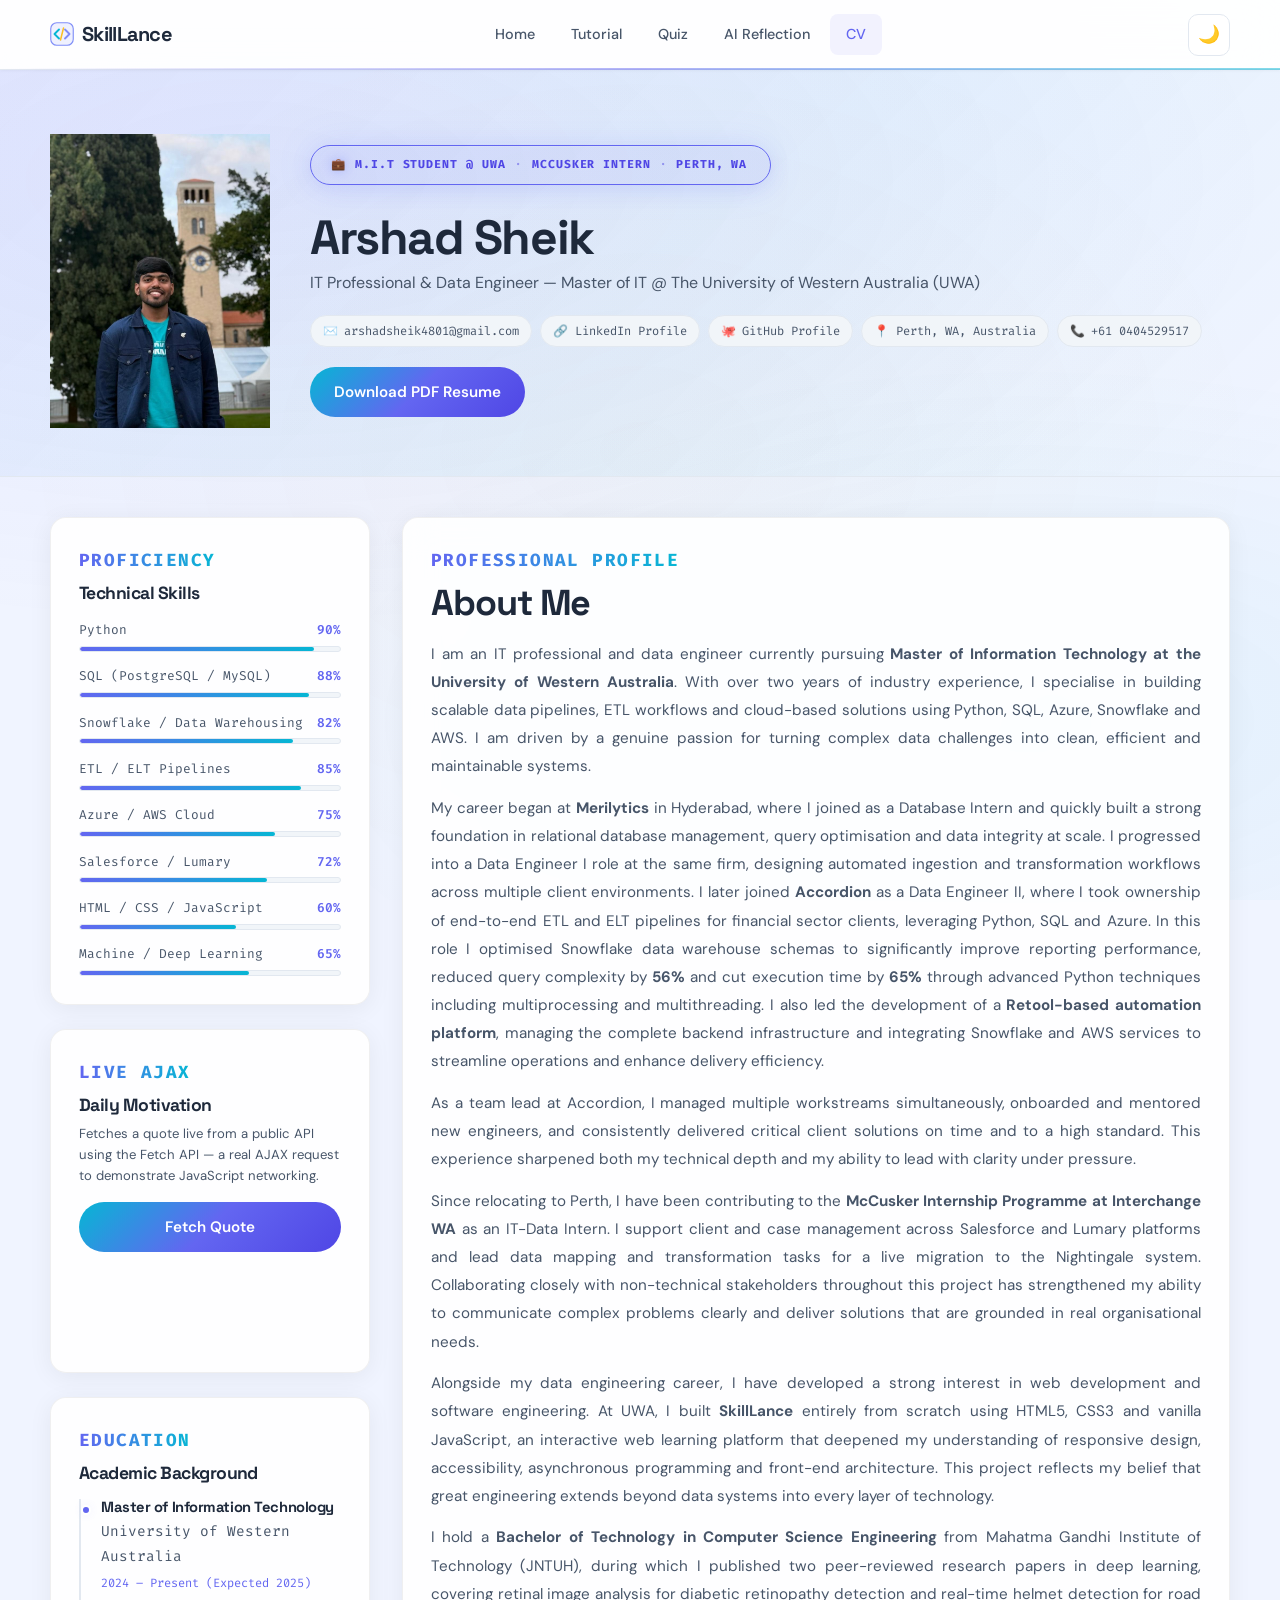
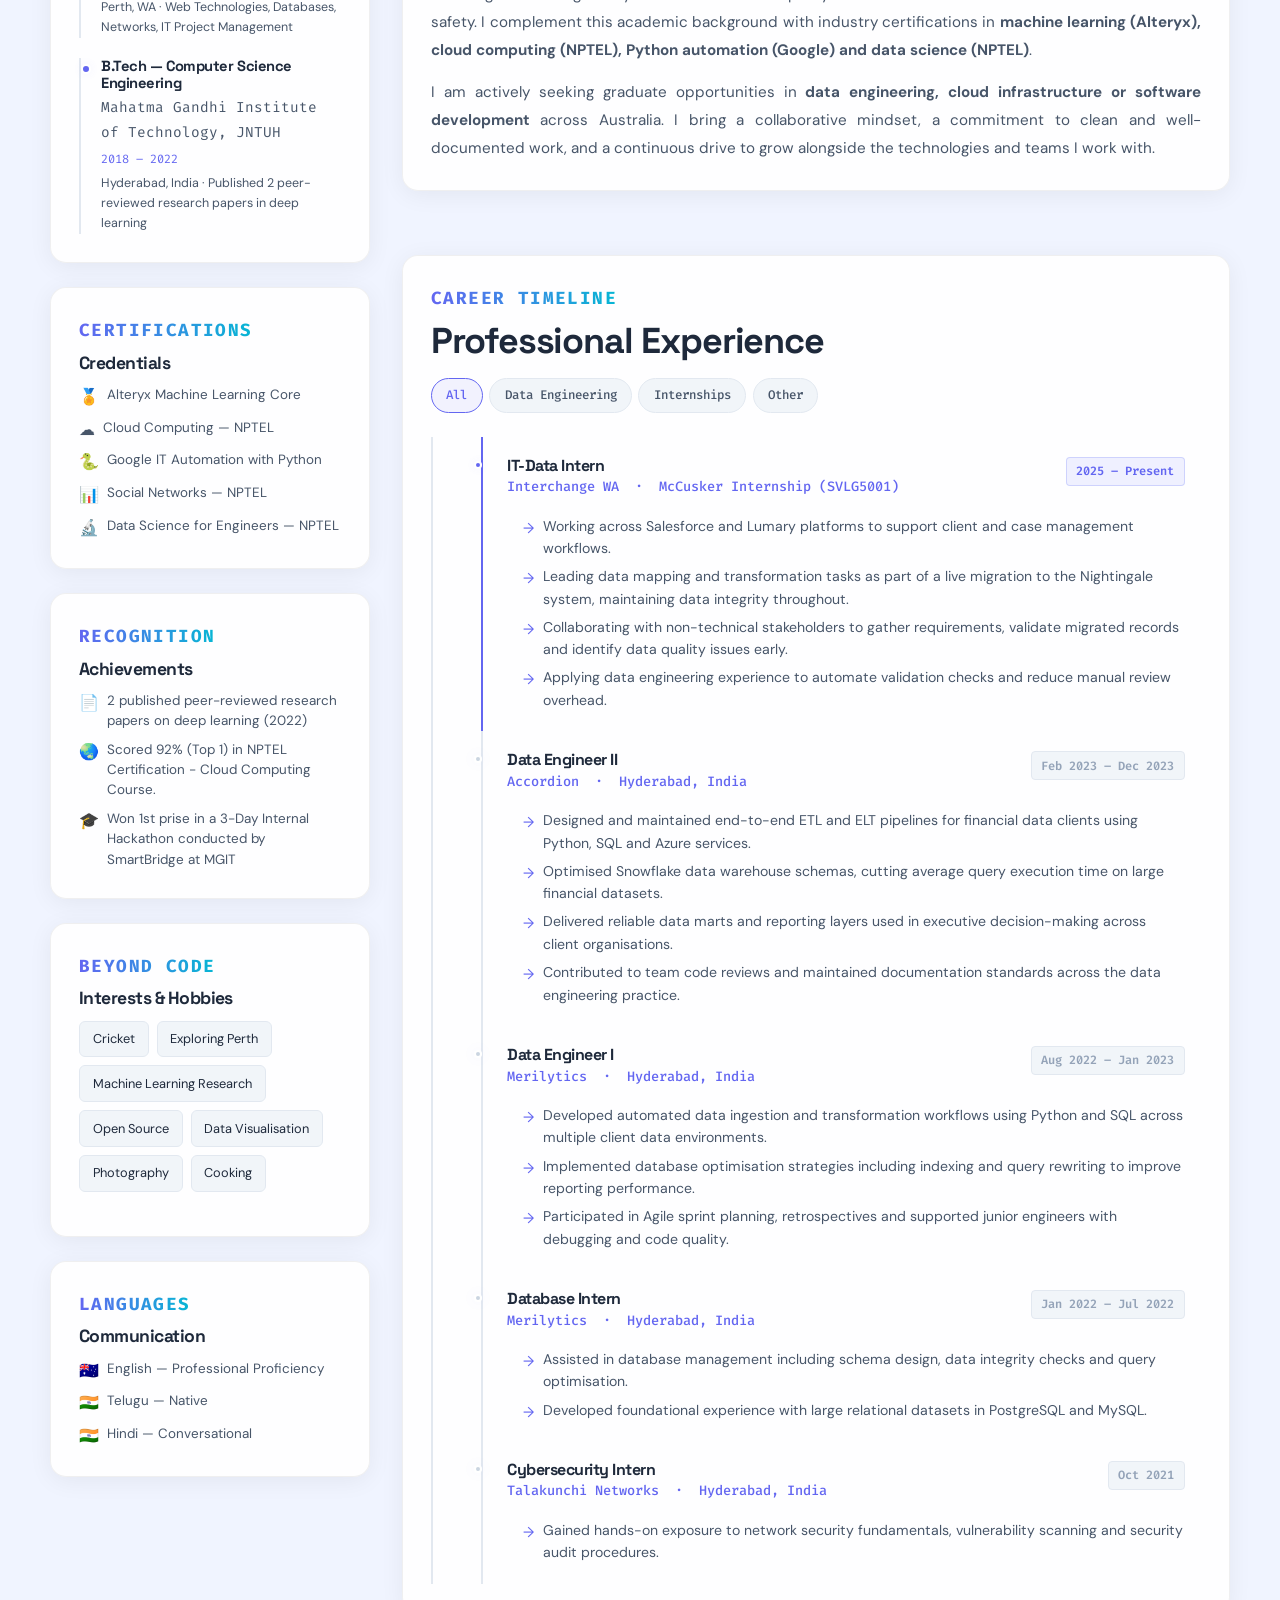
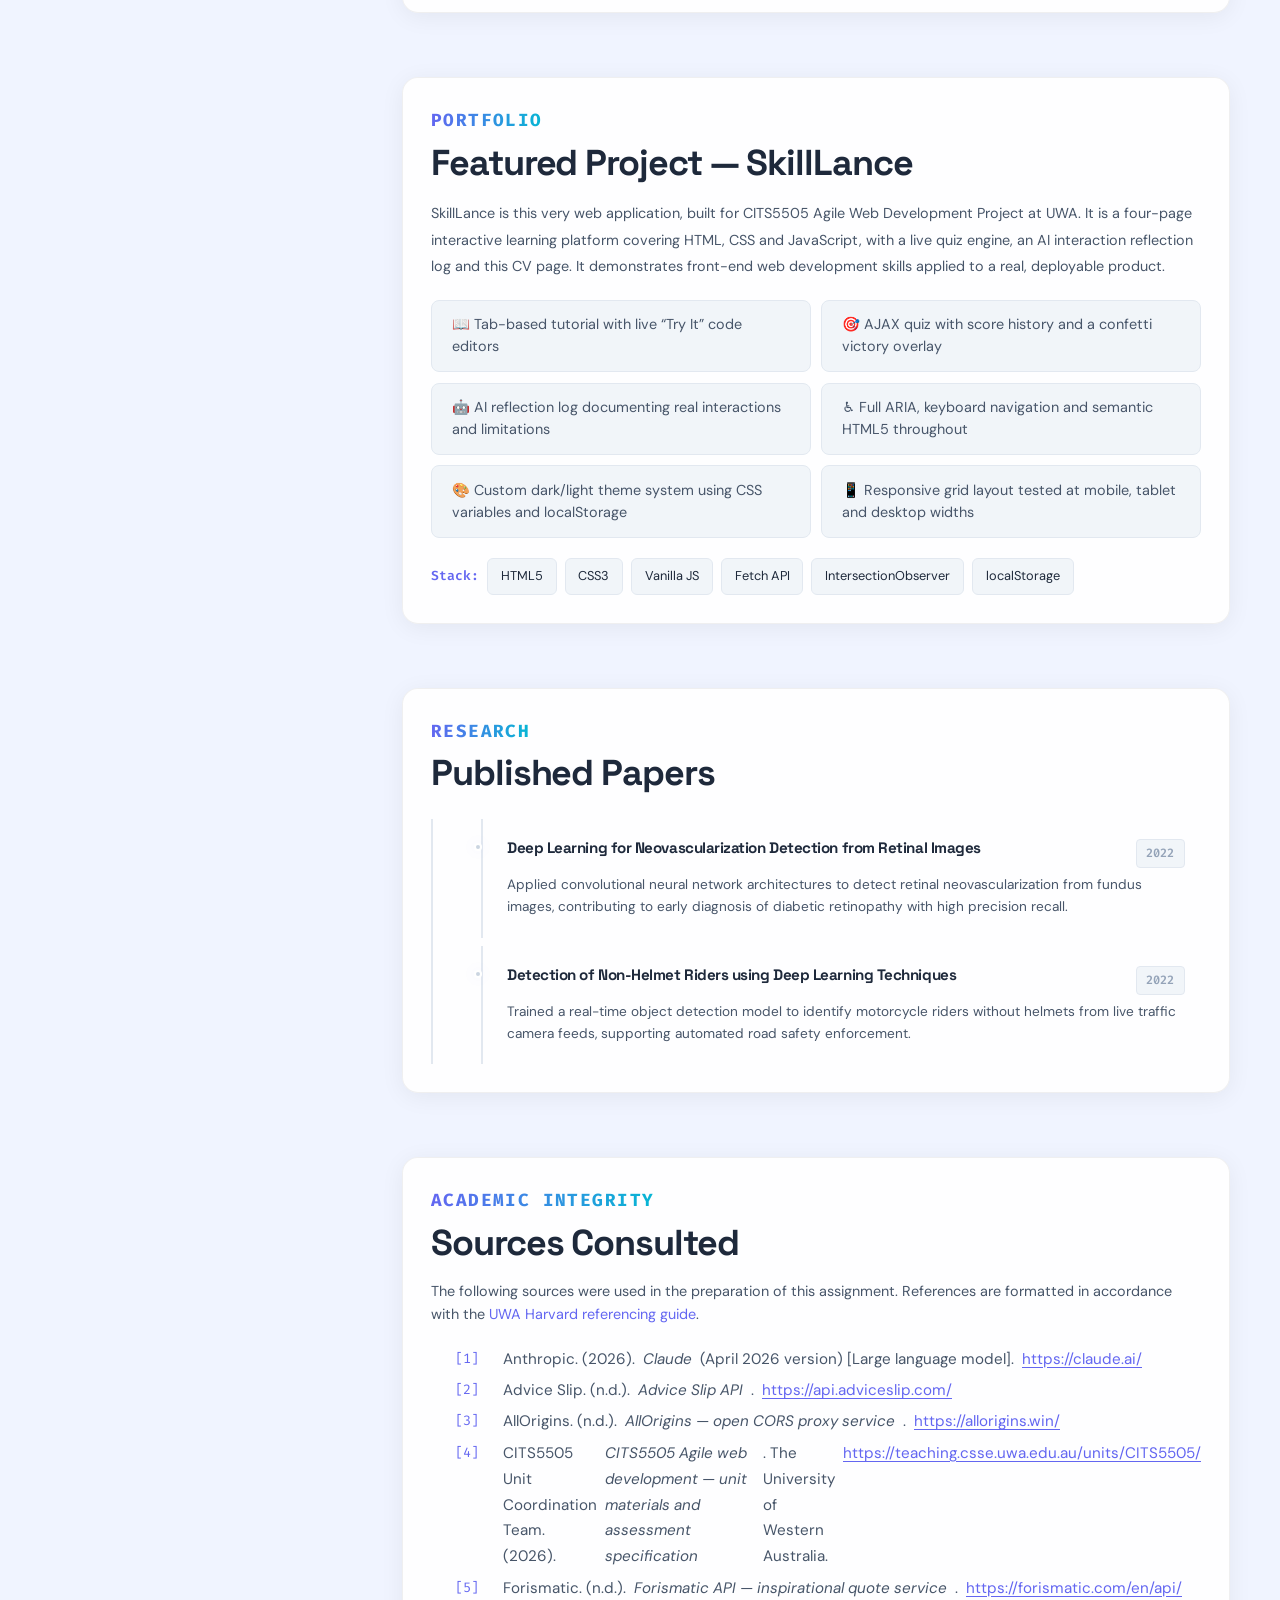
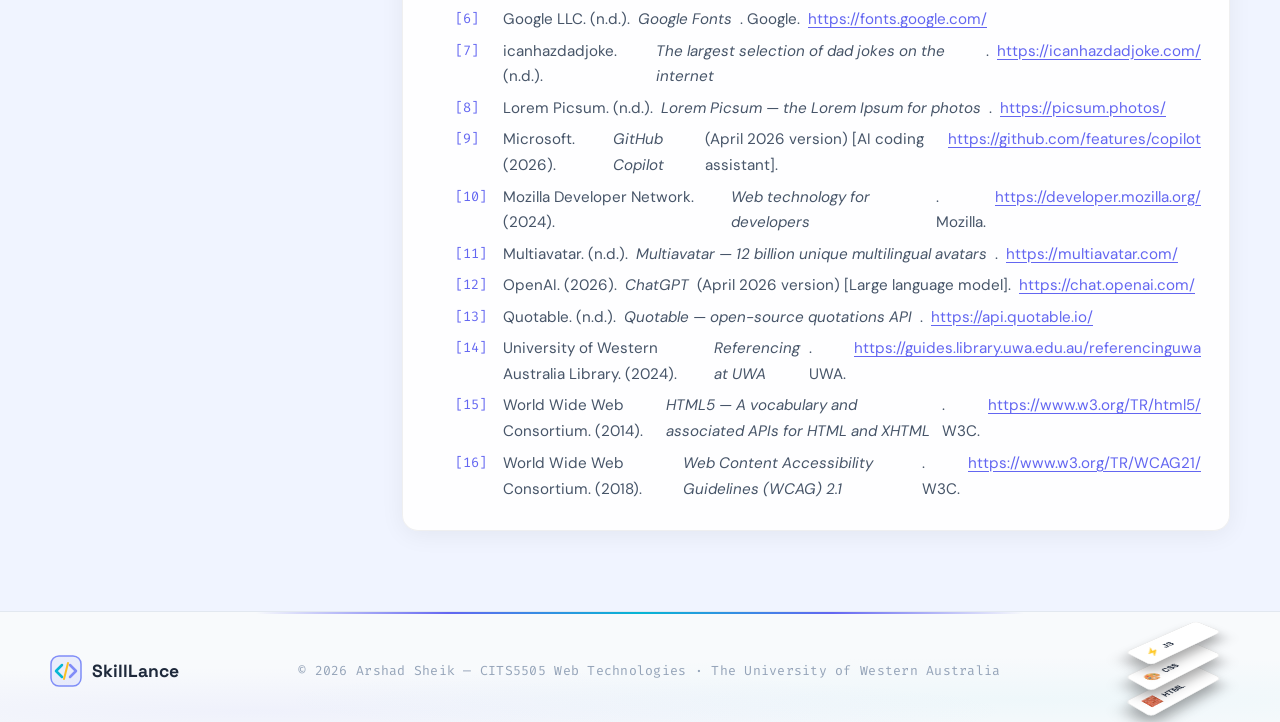
==== commit f9f1e7d3: "feat:updated CV page" ====
--- a/cv.html
+++ b/cv.html
@@ -4,35 +4,38 @@
 <head>
   <meta charset="UTF-8" />
   <meta name="viewport" content="width=device-width, initial-scale=1.0" />
-  <meta name="description" content="SkillLance — Portfolio and CV page." />
-  <title>SkillLance - CV &amp; Portfolio</title>
+  <meta name="description"
+    content="Arshad Sheik — IT professional, data engineer and MIT student at UWA. Curriculum Vitae for potential employers." />
+  <link rel="icon" href="data:image/svg+xml,<svg xmlns='http://www.w3.org/2000/svg' viewBox='0 0 100 100'><text y='.9em' font-size='90'>👨🏻‍💻</text></svg>" />
+  <title>Arshad Sheik - CV</title>
   <link rel="preconnect" href="https://fonts.googleapis.com" />
   <link rel="preconnect" href="https://fonts.gstatic.com" crossorigin />
   <link
     href="https://fonts.googleapis.com/css2?family=Syne:wght@500;600;700;800&family=DM+Sans:ital,opsz,wght@0,9..40,400;0,9..40,500;0,9..40,600;1,9..40,400&family=Fira+Code:wght@400;500&display=swap"
     rel="stylesheet" />
-  <link href="https://fonts.googleapis.com/css2?family=Space+Grotesk:wght@400;500;700&display=swap" rel="stylesheet">
+  <link
+    href="https://fonts.googleapis.com/css2?family=Space+Grotesk:wght@400;500;700&display=swap"
+    rel="stylesheet">
   <link rel="stylesheet" href="./assets/style.css" />
   <script defer src="./assets/main.js"></script>
 </head>
 
 <body>
   <a class="skip-link" href="#main-content">Skip to content</a>
+
+  <!-- ── Navigation ─────────────────────────────────────────────────────── -->
   <nav class="site-nav">
     <div class="container nav-inner">
       <a href="./index.html" class="nav-logo">
         <svg class="logo-icon-nav" width="24" height="24" viewBox="0 0 32 32" fill="none">
           <rect x="1" y="1" width="30" height="30" rx="8" fill="url(#lbg)" opacity="0.12" />
           <rect x="1" y="1" width="30" height="30" rx="8" stroke="url(#lbg)" stroke-width="1.5" />
-          <path d="M12 10L6 16L12 22" stroke="#06b6d4" stroke-width="2.5" stroke-linecap="round"
-            stroke-linejoin="round" />
-          <path d="M20 10L26 16L20 22" stroke="#818cf8" stroke-width="2.5" stroke-linecap="round"
-            stroke-linejoin="round" />
+          <path d="M12 10L6 16L12 22" stroke="#06b6d4" stroke-width="2.5" stroke-linecap="round" stroke-linejoin="round" />
+          <path d="M20 10L26 16L20 22" stroke="#818cf8" stroke-width="2.5" stroke-linecap="round" stroke-linejoin="round" />
           <path d="M18 8L14 24" stroke="#fbbf24" stroke-width="2" stroke-linecap="round" />
           <defs>
             <linearGradient id="lbg" x1="0" y1="0" x2="32" y2="32">
-              <stop stop-color="#818cf8" />
-              <stop offset="1" stop-color="#06b6d4" />
+              <stop stop-color="#818cf8" /><stop offset="1" stop-color="#06b6d4" />
             </linearGradient>
           </defs>
         </svg>
@@ -47,204 +50,407 @@
       </div>
       <div class="nav-actions">
         <button class="theme-btn" data-theme-toggle aria-label="Toggle theme">🌙</button>
-        <button class="nav-toggle" aria-label="Toggle menu"
-          aria-expanded="false"><span></span><span></span><span></span></button>
+        <button class="nav-toggle" aria-label="Toggle menu" aria-expanded="false">
+          <span></span><span></span><span></span>
+        </button>
       </div>
     </div>
   </nav>
 
-  <main id="main-content" style="padding-top: 3rem; padding-bottom: 5rem;">
-    <div class="container cv-layout">
-
-      <!-- LEFT COLUMN: Sticky Sidebar -->
-      <aside class="cv-sidebar">
-        <div class="glass-card cv-profile-card skill-highlight-target">
-          <div class="cv-avatar-wrap">
-            <img src="https://picsum.photos/seed/skilllance-avatar/400/400" alt="Professional portrait" width="400"
-              height="400" loading="lazy" />
-          </div>
-          <h1>Your Name</h1>
-          <p class="cv-headline">Aspiring Web Developer &amp; Computer Science Student at UWA</p>
-
-          <div class="cv-contact-list">
-            <div class="contact-item">
-              <span class="c-icon">📍</span> <span class="c-text">Perth, WA</span>
-            </div>
-            <div class="contact-item">
-              <span class="c-icon">📞</span> <span class="c-text">+61 XXX XXX XXX</span>
-            </div>
-            <div class="contact-item">
-              <span class="c-icon">✉️</span> <a href="mailto:email@example.com" class="c-text">email@example.com</a>
-            </div>
-            <div class="contact-item">
-              <span class="c-icon">🔗</span> <a href="#" class="c-text">linkedin.com/in/yourname</a>
-            </div>
-            <div class="contact-item">
-              <span class="c-icon">🐙</span> <a href="#" class="c-text">github.com/yourname</a>
-            </div>
-          </div>
-
-          <button type="button" class="btn btn-primary" id="highlight-skills"
-            style="width:100%; margin-top:1.5rem;">Highlight Strengths</button>
+  <main id="main-content">
+
+    <!-- ── Hero Banner ────────────────────────────────────────────────────── -->
+    <header class="cv-hero-banner" role="banner">
+      <div class="container">
+        <div class="cv-hero-inner">
+
+          <!-- Profile Photo -->
+          <figure class="cv-hero-photo-wrap" aria-label="Profile photo">
+            <img src="./assets/images/Profile.jpeg" alt="Arshad Sheik" class="cv-photo-img" />
+          </figure>
+
+          <!-- Name, title, contacts -->
+          <div class="cv-hero-text">
+            <div class="eyebrow-pill-3d">
+              <span class="pill-icon-3d">💼</span>
+              <span class="pill-word" style="--i:0">M.I.T Student @ UWA</span>
+              <span class="pill-sep">·</span>
+              <span class="pill-word" style="--i:1">McCusker Intern</span>
+              <span class="pill-sep">·</span>
+              <span class="pill-word" style="--i:2">Perth, WA</span>
+              <span class="pill-shimmer" aria-hidden="true"></span>
+            </div>
+            <h1 class="cv-hero-name" id="cv-typewriter" aria-label="Arshad Sheik">Arshad Sheik</h1>
+            <p class="cv-hero-title">
+              IT Professional &amp; Data Engineer &mdash; Master of IT @ The University of Western Australia (UWA)
+            </p>
+            <nav class="cv-contact-row" aria-label="Contact links">
+              <a href="mailto:arshadsheik4801@gmail.com" class="cv-contact-chip">
+                <span aria-hidden="true">✉️</span> arshadsheik4801@gmail.com
+              </a>
+              <a href="https://linkedin.com/in/arshad-sheik" target="_blank" rel="noopener noreferrer" class="cv-contact-chip">
+                <span aria-hidden="true">🔗</span> LinkedIn Profile
+              </a>
+              <a href="https://github.com/ArshadSheik" target="_blank" rel="noopener noreferrer" class="cv-contact-chip">
+                <span aria-hidden="true">🐙</span> GitHub Profile
+              </a>
+              <span class="cv-contact-chip"><span aria-hidden="true">📍</span> Perth, WA, Australia</span>
+              <span class="cv-contact-chip"><span aria-hidden="true">📞</span> +61 0404529517</span>
+            </nav>
+
+            <!-- Download button -->
+            <div style="margin-top:1.25rem;">
+              <a href="./assets/docs/Arshad-Sheik-Resume.pdf" download class="btn btn-primary" id="cv-download-btn">
+                Download PDF Resume
+              </a>
+            </div>
+          </div>
         </div>
-
-        <div class="glass-card cv-sidebar-card skill-highlight-target" style="margin-top:2rem;">
-          <h3>Education</h3>
+      </div>
+    </header>
+
+    <!-- ── Main Two-Column Layout ──────────────────────────────────────────── -->
+    <div class="container cv-layout" style="padding-top:2.5rem; padding-bottom:5rem;">
+
+      <!-- ══ LEFT SIDEBAR ═══════════════════════════════════════════════════ -->
+      <aside class="cv-sidebar" aria-label="CV sidebar">
+
+        <!-- Animated Skill Bars -->
+        <section class="glass-card cv-sidebar-card" aria-labelledby="skills-bar-heading">
+          <p class="eyebrow" id="skills-bar-heading">Proficiency</p>
+          <h2 style="font-size:1.1rem; margin-bottom:1rem;">Technical Skills</h2>
+          <div class="cv-skill-bars" id="cv-skill-bars">
+            <div class="cv-bar-row">
+              <div class="cv-bar-label"><span>Python</span><span class="cv-bar-pct">90%</span></div>
+              <div class="cv-bar-track"><div class="cv-bar-fill" data-pct="90" style="--pct:90%"></div></div>
+            </div>
+            <div class="cv-bar-row">
+              <div class="cv-bar-label"><span>SQL (PostgreSQL / MySQL)</span><span class="cv-bar-pct">88%</span></div>
+              <div class="cv-bar-track"><div class="cv-bar-fill" data-pct="88" style="--pct:88%"></div></div>
+            </div>
+            <div class="cv-bar-row">
+              <div class="cv-bar-label"><span>Snowflake / Data Warehousing</span><span class="cv-bar-pct">82%</span></div>
+              <div class="cv-bar-track"><div class="cv-bar-fill" data-pct="82" style="--pct:82%"></div></div>
+            </div>
+            <div class="cv-bar-row">
+              <div class="cv-bar-label"><span>ETL / ELT Pipelines</span><span class="cv-bar-pct">85%</span></div>
+              <div class="cv-bar-track"><div class="cv-bar-fill" data-pct="85" style="--pct:85%"></div></div>
+            </div>
+            <div class="cv-bar-row">
+              <div class="cv-bar-label"><span>Azure / AWS Cloud</span><span class="cv-bar-pct">75%</span></div>
+              <div class="cv-bar-track"><div class="cv-bar-fill" data-pct="75" style="--pct:75%"></div></div>
+            </div>
+            <div class="cv-bar-row">
+              <div class="cv-bar-label"><span>Salesforce / Lumary</span><span class="cv-bar-pct">72%</span></div>
+              <div class="cv-bar-track"><div class="cv-bar-fill" data-pct="72" style="--pct:72%"></div></div>
+            </div>
+            <div class="cv-bar-row">
+              <div class="cv-bar-label"><span>HTML / CSS / JavaScript</span><span class="cv-bar-pct">60%</span></div>
+              <div class="cv-bar-track"><div class="cv-bar-fill" data-pct="80" style="--pct:60%"></div></div>
+            </div>
+            <div class="cv-bar-row">
+              <div class="cv-bar-label"><span>Machine / Deep Learning</span><span class="cv-bar-pct">65%</span></div>
+              <div class="cv-bar-track"><div class="cv-bar-fill" data-pct="70" style="--pct:65%"></div></div>
+            </div>
+          </div>
+        </section>
+
+        <!-- AJAX Motivation Card (moved to sidebar) -->
+        <section class="glass-card cv-sidebar-card" aria-labelledby="ajax-heading" style="margin-top:1.5rem;">
+          <p class="eyebrow" id="ajax-heading">Live AJAX</p>
+          <h2 style="font-size:1.1rem; margin-bottom:0.5rem;">Daily Motivation</h2>
+          <p class="card-desc" style="font-size:0.82rem; margin-bottom:1rem;">
+            Fetches a quote live from a public API using the Fetch API &mdash; a real AJAX request to demonstrate JavaScript networking.
+          </p>
+          <button type="button" class="btn btn-primary" id="load-quote" style="width:100%;">
+            Fetch Quote
+          </button>
+          <div id="quote-output" class="quote-output" role="status" aria-live="polite" style="margin-top:0.75rem;"></div>
+        </section>
+
+        <!-- Education -->
+        <section class="glass-card cv-sidebar-card" aria-labelledby="edu-heading" style="margin-top:1.5rem;">
+          <p class="eyebrow" id="edu-heading">Education</p>
+          <h2 style="font-size:1.1rem; margin-bottom:1rem;">Academic Background</h2>
+
           <div class="timeline-item">
             <div class="tl-dot"></div>
-            <h4>Bachelor of Computer Science</h4>
+            <h4 style="font-size:0.92rem; margin:0 0 0.25rem;">Master of Information Technology</h4>
             <p class="tl-org">University of Western Australia</p>
-            <p class="tl-date">2023 – 2026 (expected)</p>
-          </div>
-        </div>
-
-        <div class="glass-card cv-sidebar-card skill-highlight-target" style="margin-top:2rem;">
-          <h3>Technical Skills</h3>
+            <p class="tl-date">2024 &ndash; Present (Expected 2025)</p>
+            <p class="card-desc" style="font-size:0.78rem; margin-top:0.3rem;">Perth, WA &middot; Web Technologies, Databases, Networks, IT Project Management</p>
+          </div>
+
+          <div class="timeline-item" style="margin-top:1.25rem;">
+            <div class="tl-dot"></div>
+            <h4 style="font-size:0.92rem; margin:0 0 0.25rem;">B.Tech &mdash; Computer Science Engineering</h4>
+            <p class="tl-org">Mahatma Gandhi Institute of Technology, JNTUH</p>
+            <p class="tl-date">2018 &ndash; 2022</p>
+            <p class="card-desc" style="font-size:0.78rem; margin-top:0.3rem;">Hyderabad, India &middot; Published 2 peer-reviewed research papers in deep learning</p>
+          </div>
+        </section>
+
+        <!-- Certifications -->
+        <section class="glass-card cv-sidebar-card" aria-labelledby="certs-heading" style="margin-top:1.5rem;">
+          <p class="eyebrow" id="certs-heading">Certifications</p>
+          <h2 style="font-size:1.1rem; margin-bottom:0.75rem;">Credentials</h2>
+          <ul class="cv-cert-list">
+            <li><span class="cv-cert-icon">🏅</span> Alteryx Machine Learning Core</li>
+            <li><span class="cv-cert-icon">☁️</span> Cloud Computing &mdash; NPTEL</li>
+            <li><span class="cv-cert-icon">🐍</span> Google IT Automation with Python</li>
+            <li><span class="cv-cert-icon">📊</span> Social Networks &mdash; NPTEL</li>
+            <li><span class="cv-cert-icon">🔬</span> Data Science for Engineers &mdash; NPTEL</li>
+          </ul>
+        </section>
+
+        <!-- Achievements -->
+        <section class="glass-card cv-sidebar-card" aria-labelledby="ach-heading" style="margin-top:1.5rem;">
+          <p class="eyebrow" id="ach-heading">Recognition</p>
+          <h2 style="font-size:1.1rem; margin-bottom:0.75rem;">Achievements</h2>
+          <ul class="cv-cert-list">
+            <li><span class="cv-cert-icon">📄</span> 2 published peer-reviewed research papers on deep learning (2022)</li>
+            <li><span class="cv-cert-icon">🌏</span> Scored 92% (Top 1) in NPTEL Certification - Cloud Computing Course.</li>
+            <li><span class="cv-cert-icon">🎓</span> Won 1st prise in a 3-Day Internal Hackathon conducted by SmartBridge at MGIT</li>
+          </ul>
+        </section>
+
+        <!-- Hobbies -->
+        <section class="glass-card cv-sidebar-card" aria-labelledby="hobbies-heading" style="margin-top:1.5rem;">
+          <p class="eyebrow" id="hobbies-heading">Beyond Code</p>
+          <h2 style="font-size:1.1rem; margin-bottom:0.75rem;">Interests &amp; Hobbies</h2>
           <div class="skills-wrap">
+            <span class="skill-pill">Cricket</span>
+            <span class="skill-pill">Exploring Perth</span>
+            <span class="skill-pill">Machine Learning Research</span>
+            <span class="skill-pill">Open Source</span>
+            <span class="skill-pill">Data Visualisation</span>
+            <span class="skill-pill">Photography</span>
+            <span class="skill-pill">Cooking</span>
+          </div>
+        </section>
+
+        <!-- Languages -->
+        <section class="glass-card cv-sidebar-card" aria-labelledby="lang-heading" style="margin-top:1.5rem;">
+          <p class="eyebrow" id="lang-heading">Languages</p>
+          <h2 style="font-size:1.1rem; margin-bottom:0.75rem;">Communication</h2>
+          <ul class="cv-cert-list">
+            <li><span class="cv-cert-icon">🇦🇺</span> English &mdash; Professional Proficiency</li>
+            <li><span class="cv-cert-icon">🇮🇳</span> Telugu &mdash; Native</li>
+            <li><span class="cv-cert-icon">🇮🇳</span> Hindi &mdash; Conversational</li>
+          </ul>
+        </section>
+
+      </aside>
+      <!-- /sidebar -->
+
+      <!-- ══ RIGHT MAIN CONTENT ═════════════════════════════════════════════ -->
+      <div class="cv-main-content" role="region" aria-label="CV main content">
+
+        <!-- About Me (now in main content) -->
+        <section class="cv-section glass-card" aria-labelledby="about-heading">
+          <p class="eyebrow" id="about-heading">Professional Profile</p>
+          <h2>About Me</h2>
+          <div class="cv-about-body">
+            <p>I am an IT professional and data engineer currently pursuing <strong>Master of Information Technology at the University of Western Australia</strong>. With over two years of industry experience, I specialise in building scalable data pipelines, ETL workflows and cloud-based solutions using Python, SQL, Azure, Snowflake and AWS. I am driven by a genuine passion for turning complex data challenges into clean, efficient and maintainable systems.</p>
+
+            <p>My career began at <strong>Merilytics</strong> in Hyderabad, where I joined as a Database Intern and quickly built a strong foundation in relational database management, query optimisation and data integrity at scale. I progressed into a Data Engineer I role at the same firm, designing automated ingestion and transformation workflows across multiple client environments. I later joined <strong>Accordion</strong> as a Data Engineer II, where I took ownership of end-to-end ETL and ELT pipelines for financial sector clients, leveraging Python, SQL and Azure. In this role I optimised Snowflake data warehouse schemas to significantly improve reporting performance, reduced query complexity by <strong>56%</strong> and cut execution time by <strong>65%</strong> through advanced Python techniques including multiprocessing and multithreading. I also led the development of a <strong>Retool-based automation platform</strong>, managing the complete backend infrastructure and integrating Snowflake and AWS services to streamline operations and enhance delivery efficiency.</p>
+
+            <p>As a team lead at Accordion, I managed multiple workstreams simultaneously, onboarded and mentored new engineers, and consistently delivered critical client solutions on time and to a high standard. This experience sharpened both my technical depth and my ability to lead with clarity under pressure.</p>
+
+            <p>Since relocating to Perth, I have been contributing to the <strong>McCusker Internship Programme at Interchange WA</strong> as an IT-Data Intern. I support client and case management across Salesforce and Lumary platforms and lead data mapping and transformation tasks for a live migration to the Nightingale system. Collaborating closely with non-technical stakeholders throughout this project has strengthened my ability to communicate complex problems clearly and deliver solutions that are grounded in real organisational needs.</p>
+
+            <p>Alongside my data engineering career, I have developed a strong interest in web development and software engineering. At UWA, I built <strong>SkillLance</strong> entirely from scratch using HTML5, CSS3 and vanilla JavaScript, an interactive web learning platform that deepened my understanding of responsive design, accessibility, asynchronous programming and front-end architecture. This project reflects my belief that great engineering extends beyond data systems into every layer of technology.</p>
+
+            <p>I hold a <strong>Bachelor of Technology in Computer Science Engineering</strong> from Mahatma Gandhi Institute of Technology (JNTUH), during which I published two peer-reviewed research papers in deep learning, covering retinal image analysis for diabetic retinopathy detection and real-time helmet detection for road safety. I complement this academic background with industry certifications in <strong>machine learning (Alteryx), cloud computing (NPTEL), Python automation (Google) and data science (NPTEL)</strong>.</p>
+
+            <p>I am actively seeking graduate opportunities in <strong>data engineering, cloud infrastructure or software development</strong> across Australia. I bring a collaborative mindset, a commitment to clean and well-documented work, and a continuous drive to grow alongside the technologies and teams I work with.</p>
+          </div>
+        </section>
+
+        <!-- Experience with Tab Filter -->
+        <section class="cv-section glass-card" aria-labelledby="exp-heading" style="margin-top:1.5rem;">
+          <p class="eyebrow" id="exp-heading">Career Timeline</p>
+          <h2>Professional Experience</h2>
+
+          <!-- Tab controls -->
+          <div class="cv-tabs" role="tablist" aria-label="Filter experience by type">
+            <button class="cv-tab active" role="tab" aria-selected="true" data-filter="all" id="tab-all">All</button>
+            <button class="cv-tab" role="tab" aria-selected="false" data-filter="data" id="tab-data">Data Engineering</button>
+            <button class="cv-tab" role="tab" aria-selected="false" data-filter="intern" id="tab-intern">Internships</button>
+            <button class="cv-tab" role="tab" aria-selected="false" data-filter="other" id="tab-other">Other</button>
+          </div>
+
+          <div class="experience-timeline" id="experience-timeline" role="list">
+
+            <article class="exp-item exp-current" data-category="intern" role="listitem"
+              aria-labelledby="exp1-title">
+              <div class="exp-header">
+                <div>
+                  <h3 id="exp1-title">IT-Data Intern</h3>
+                  <p class="exp-org">Interchange WA &nbsp;&middot;&nbsp; McCusker Internship (SVLG5001)</p>
+                </div>
+                <span class="exp-date exp-badge-live">2025 &ndash; Present</span>
+              </div>
+              <ul class="exp-bullets">
+                <li>Working across Salesforce and Lumary platforms to support client and case management workflows.</li>
+                <li>Leading data mapping and transformation tasks as part of a live migration to the Nightingale system, maintaining data integrity throughout.</li>
+                <li>Collaborating with non-technical stakeholders to gather requirements, validate migrated records and identify data quality issues early.</li>
+                <li>Applying data engineering experience to automate validation checks and reduce manual review overhead.</li>
+              </ul>
+            </article>
+
+            <article class="exp-item" data-category="data" role="listitem" aria-labelledby="exp2-title">
+              <div class="exp-header">
+                <div>
+                  <h3 id="exp2-title">Data Engineer II</h3>
+                  <p class="exp-org">Accordion &nbsp;&middot;&nbsp; Hyderabad, India</p>
+                </div>
+                <span class="exp-date">Feb 2023 &ndash; Dec 2023</span>
+              </div>
+              <ul class="exp-bullets">
+                <li>Designed and maintained end-to-end ETL and ELT pipelines for financial data clients using Python, SQL and Azure services.</li>
+                <li>Optimised Snowflake data warehouse schemas, cutting average query execution time on large financial datasets.</li>
+                <li>Delivered reliable data marts and reporting layers used in executive decision-making across client organisations.</li>
+                <li>Contributed to team code reviews and maintained documentation standards across the data engineering practice.</li>
+              </ul>
+            </article>
+
+            <article class="exp-item" data-category="data" role="listitem" aria-labelledby="exp3-title">
+              <div class="exp-header">
+                <div>
+                  <h3 id="exp3-title">Data Engineer I</h3>
+                  <p class="exp-org">Merilytics &nbsp;&middot;&nbsp; Hyderabad, India</p>
+                </div>
+                <span class="exp-date">Aug 2022 &ndash; Jan 2023</span>
+              </div>
+              <ul class="exp-bullets">
+                <li>Developed automated data ingestion and transformation workflows using Python and SQL across multiple client data environments.</li>
+                <li>Implemented database optimisation strategies including indexing and query rewriting to improve reporting performance.</li>
+                <li>Participated in Agile sprint planning, retrospectives and supported junior engineers with debugging and code quality.</li>
+              </ul>
+            </article>
+
+            <article class="exp-item" data-category="intern" role="listitem" aria-labelledby="exp4-title">
+              <div class="exp-header">
+                <div>
+                  <h3 id="exp4-title">Database Intern</h3>
+                  <p class="exp-org">Merilytics &nbsp;&middot;&nbsp; Hyderabad, India</p>
+                </div>
+                <span class="exp-date">Jan 2022 &ndash; Jul 2022</span>
+              </div>
+              <ul class="exp-bullets">
+                <li>Assisted in database management including schema design, data integrity checks and query optimisation.</li>
+                <li>Developed foundational experience with large relational datasets in PostgreSQL and MySQL.</li>
+              </ul>
+            </article>
+
+            <article class="exp-item" data-category="other" role="listitem" aria-labelledby="exp5-title">
+              <div class="exp-header">
+                <div>
+                  <h3 id="exp5-title">Cybersecurity Intern</h3>
+                  <p class="exp-org">Talakunchi Networks &nbsp;&middot;&nbsp; Hyderabad, India</p>
+                </div>
+                <span class="exp-date">Oct 2021</span>
+              </div>
+              <ul class="exp-bullets">
+                <li>Gained hands-on exposure to network security fundamentals, vulnerability scanning and security audit procedures.</li>
+              </ul>
+            </article>
+
+          </div>
+        </section>
+
+        <!-- Featured Project: SkillLance -->
+        <section class="cv-section glass-card" aria-labelledby="proj-heading" style="margin-top:1.5rem;">
+          <p class="eyebrow" id="proj-heading">Portfolio</p>
+          <h2>Featured Project &mdash; SkillLance</h2>
+          <p class="card-desc" style="line-height:1.85; margin-bottom:1.25rem;">
+            SkillLance is this very web application, built for CITS5505 Agile Web Development Project at UWA. It is a four-page
+            interactive learning platform covering HTML, CSS and JavaScript, with a live quiz engine, an AI interaction
+            reflection log and this CV page. It demonstrates front-end web development skills applied to a real,
+            deployable product.
+          </p>
+          <div class="project-grid">
+            <div class="feature-box">📖 Tab-based tutorial with live &ldquo;Try It&rdquo; code editors</div>
+            <div class="feature-box">🎯 AJAX quiz with score history and a confetti victory overlay</div>
+            <div class="feature-box">🤖 AI reflection log documenting real interactions and limitations</div>
+            <div class="feature-box">♿ Full ARIA, keyboard navigation and semantic HTML5 throughout</div>
+            <div class="feature-box">🎨 Custom dark/light theme system using CSS variables and localStorage</div>
+            <div class="feature-box">📱 Responsive grid layout tested at mobile, tablet and desktop widths</div>
+          </div>
+          <div style="margin-top:1.25rem; display:flex; gap:0.5rem; flex-wrap:wrap; align-items:center;">
+            <span class="card-tag" style="margin:0;">Stack:</span>
             <span class="skill-pill">HTML5</span>
-            <span class="skill-pill">CSS3 &amp; Grid</span>
-            <span class="skill-pill">Vanilla JavaScript</span>
-            <span class="skill-pill">AJAX &amp; Fetch</span>
-            <span class="skill-pill">DOM Manipulation</span>
-            <span class="skill-pill">Canvas Animations</span>
-            <span class="skill-pill">Web Accessibility</span>
-            <span class="skill-pill">Git</span>
-          </div>
-        </div>
-      </aside>
-
-      <!-- RIGHT COLUMN: Main Content -->
-      <div class="cv-main-content">
-
-        <section class="cv-section glass-card skill-highlight-target">
-          <p class="eyebrow">About Me</p>
-          <h2>Professional Profile</h2>
-          <p style="color:var(--text-2);line-height:1.85;margin-bottom:1rem">
-            I am a motivated computing student with a strong interest in front-end development,
-            interaction design, and practical software engineering. My work is shaped by two
-            priorities: first, solving real user problems with clear and maintainable code;
-            second, presenting information in a way that feels polished, accessible, and easy
-            to understand.
+            <span class="skill-pill">CSS3</span>
+            <span class="skill-pill">Vanilla JS</span>
+            <span class="skill-pill">Fetch API</span>
+            <span class="skill-pill">IntersectionObserver</span>
+            <span class="skill-pill">localStorage</span>
+          </div>
+        </section>
+
+        <!-- Research Publications -->
+        <section class="cv-section glass-card" aria-labelledby="pub-heading" style="margin-top:1.5rem;">
+          <p class="eyebrow" id="pub-heading">Research</p>
+          <h2>Published Papers</h2>
+          <div class="experience-timeline">
+            <article class="exp-item" role="listitem" aria-labelledby="pub1-title">
+              <div class="exp-header">
+                <h3 id="pub1-title" style="font-size:0.95rem;">Deep Learning for Neovascularization Detection from Retinal Images</h3>
+                <span class="exp-date">2022</span>
+              </div>
+              <p class="card-desc" style="margin-top:0.4rem; font-size:0.85rem;">
+                Applied convolutional neural network architectures to detect retinal neovascularization from fundus images,
+                contributing to early diagnosis of diabetic retinopathy with high precision recall.
+              </p>
+            </article>
+            <article class="exp-item" role="listitem" aria-labelledby="pub2-title" style="margin-top:0.5rem;">
+              <div class="exp-header">
+                <h3 id="pub2-title" style="font-size:0.95rem;">Detection of Non-Helmet Riders using Deep Learning Techniques</h3>
+                <span class="exp-date">2022</span>
+              </div>
+              <p class="card-desc" style="margin-top:0.4rem; font-size:0.85rem;">
+                Trained a real-time object detection model to identify motorcycle riders without helmets from live traffic
+                camera feeds, supporting automated road safety enforcement.
+              </p>
+            </article>
+          </div>
+        </section>
+
+        <!-- References (compulsory per rubric) -->
+        <section id="references" class="cv-section glass-card" style="margin-top:1.5rem;" aria-labelledby="ref-heading">
+          <p class="eyebrow" id="ref-heading">Academic Integrity</p>
+          <h2>Sources Consulted</h2>
+          <p class="card-desc" style="margin-bottom:1.25rem;">
+            The following sources were used in the preparation of this assignment. References are formatted in
+            accordance with the <a href="https://guides.library.uwa.edu.au/referencinguwa" target="_blank"
+            rel="noopener" style="color:var(--accent);">UWA Harvard referencing guide</a>.
           </p>
-          <p style="color:var(--text-2);line-height:1.85">
-            Through university projects and personal experimentation, I have developed experience
-            using HTML5, CSS3, and JavaScript to transform requirements into interactive interfaces
-            that feel consistent across pages and screen sizes. I thrive in environments that value
-            code quality, visual attention to detail, and a thoughtful user experience.
-          </p>
-        </section>
-
-        <section class="cv-section glass-card skill-highlight-target">
-          <p class="eyebrow">Timeline</p>
-          <h2>Professional Experience</h2>
-
-          <div class="experience-timeline">
-            <div class="exp-item">
-              <div class="exp-header">
-                <h3>Frontend Developer Intern</h3>
-                <span class="exp-date">Nov 2025 – Feb 2026</span>
-              </div>
-              <p class="exp-org">TechNova Solutions, Perth</p>
-              <ul class="exp-bullets">
-                <li>Collaborated with the design team to implement responsive landing pages using Vanilla JS and CSS
-                  Grid.</li>
-                <li>Improved website accessibility scores from 78 to 99 on Google Lighthouse by enforcing semantic
-                  HTML5.</li>
-                <li>Participated in daily agile stand-ups and managed version control via Git.</li>
-              </ul>
-            </div>
-
-            <div class="exp-item">
-              <div class="exp-header">
-                <h3>Peer Mentor (Computer Science)</h3>
-                <span class="exp-date">Feb 2025 – Nov 2025</span>
-              </div>
-              <p class="exp-org">University of Western Australia</p>
-              <ul class="exp-bullets">
-                <li>Guided first-year students through introductory programming units (Python/Java).</li>
-                <li>Organized weekly study sessions focusing on algorithm fundamentals and debugging techniques.</li>
-                <li>Received a 95% positive feedback rating from mentored students for clear technical communication.
-                </li>
-              </ul>
-            </div>
-
-            <div class="exp-item">
-              <div class="exp-header">
-                <h3>Freelance Web Designer</h3>
-                <span class="exp-date">Jan 2024 – Present</span>
-              </div>
-              <p class="exp-org">Self-Employed</p>
-              <ul class="exp-bullets">
-                <li>Designed and deployed custom portfolio websites for local freelance artists and photographers.</li>
-                <li>Built dynamic contact forms and galleries fetching data natively without front-end frameworks.</li>
-              </ul>
-            </div>
-          </div>
-        </section>
-
-        <section class="cv-section glass-card skill-highlight-target">
-          <p class="eyebrow">Portfolio</p>
-          <h2>Featured Project: SkillLance</h2>
-          <p style="color:var(--text-2);line-height:1.85;margin-bottom:1rem">
-            This website itself demonstrates my capabilities. Built for CITS5505 Web Technologies,
-            it is a four-page interactive web application featuring:
-          </p>
-          <div class="project-grid" style="display:grid;grid-template-columns:1fr 1fr;gap:0.75rem;margin-bottom:1.5rem">
-            <div class="feature-box">📖 Interactive live code editors</div>
-            <div class="feature-box">🎯 AJAX-loaded quiz with saving</div>
-            <div class="feature-box">🤖 Critical AI reflection logging</div>
-            <div class="feature-box">✨ Dynamic 3D tilt &amp; Canvas particles</div>
-          </div>
-          <p style="color:var(--text-2);line-height:1.85">
-            <strong style="color:var(--text)">Technologies:</strong> HTML5, CSS3 (custom variables, Grid/Flexbox,
-            keyframes),
-            vanilla JavaScript (Fetch API, DOM manipulation, localStorage, IntersectionObserver).
-          </p>
-        </section>
-
-        <!-- AJAX Demo -->
-        <section class="cv-section section-alt" style="border-radius:16px; padding:2rem;">
-          <div class="ajax-box">
-            <div>
-              <p class="eyebrow" style="margin-bottom:0.2rem">Interactive AJAX Display</p>
-              <h2 style="margin-bottom:0.5rem;font-size:1.5rem">Career Motivation</h2>
-              <p style="color:var(--text-2)">Fetches a daily motivational quote directly from a public API.</p>
-            </div>
-            <button type="button" class="btn btn-primary" id="load-quote"
-              style="margin-top:1rem;margin-bottom:1.5rem">Load Motivation API</button>
-          </div>
-          <div id="quote-output" class="quote-output"></div>
-        </section>
-
-        <!-- References -->
-        <section id="references" class="cv-section glass-card" style="margin-top:2rem">
-          <p class="eyebrow">References</p>
-          <h2>Sources Consulted</h2>
-          <ol class="references-list"
-            style="margin-left: 1.5rem; color: var(--text-2); display: flex; flex-direction: column; gap: 0.75rem; font-size: 0.9rem;">
-            <li>The University of Western Australia Library. <em>An Introduction to Referencing at UWA</em>. Available
-              at: <a href="https://guides.library.uwa.edu.au/referencinguwa" target="_blank" rel="noopener"
-                style="color:var(--accent)">link</a> (Accessed: April 2026).</li>
-            <li>UWA CITS5505 unit materials and assessment description. Available at: <a
-                href="https://teaching.csse.uwa.edu.au/units/CITS5505/" target="_blank" rel="noopener"
-                style="color:var(--accent)">link</a> (Accessed: April 2026).</li>
-            <li>MDN Web Docs. HTML, CSS and JavaScript guides. Available at: <a href="https://developer.mozilla.org/"
-                target="_blank" rel="noopener" style="color:var(--accent)">link</a> (Accessed: April 2026).</li>
-            <li>Advice Slip API. Random advice endpoint. Available at: <a href="https://api.adviceslip.com/"
-                target="_blank" rel="noopener" style="color:var(--accent)">link</a> (Accessed: April 2026).</li>
-            <li>Quotable API. Random quote endpoint. Available at: <a href="https://api.quotable.io/" target="_blank"
-                rel="noopener" style="color:var(--accent)">link</a> (Accessed: April 2026).</li>
-            <li>I Can Haz Dad Joke API. Random joke endpoint. Available at: <a href="https://icanhazdadjoke.com/"
-                target="_blank" rel="noopener" style="color:var(--accent)">link</a> (Accessed: April 2026).</li>
-            <li>AI assistance (Claude / Anthropic) used for code generation & debugging. Outputs critically evaluated.
-            </li>
+          <ol class="references-list">
+            <li>Anthropic. (2026). <em>Claude</em> (April 2026 version) [Large language model]. <a href="https://claude.ai/" target="_blank" rel="noopener">https://claude.ai/</a></li>
+            <li>Advice Slip. (n.d.). <em>Advice Slip API</em>. <a href="https://api.adviceslip.com/" target="_blank" rel="noopener">https://api.adviceslip.com/</a></li>
+            <li>AllOrigins. (n.d.). <em>AllOrigins — open CORS proxy service</em>. <a href="https://allorigins.win/" target="_blank" rel="noopener">https://allorigins.win/</a></li>
+            <li>CITS5505 Unit Coordination Team. (2026). <em>CITS5505 Agile web development — unit materials and assessment specification</em>. The University of Western Australia. <a href="https://teaching.csse.uwa.edu.au/units/CITS5505/" target="_blank" rel="noopener">https://teaching.csse.uwa.edu.au/units/CITS5505/</a></li>
+            <li>Forismatic. (n.d.). <em>Forismatic API — inspirational quote service</em>. <a href="https://forismatic.com/en/api/" target="_blank" rel="noopener">https://forismatic.com/en/api/</a></li>
+            <li>Google LLC. (n.d.). <em>Google Fonts</em>. Google. <a href="https://fonts.google.com/" target="_blank" rel="noopener">https://fonts.google.com/</a></li>
+            <li>icanhazdadjoke. (n.d.). <em>The largest selection of dad jokes on the internet</em>. <a href="https://icanhazdadjoke.com/" target="_blank" rel="noopener">https://icanhazdadjoke.com/</a></li>
+            <li>Lorem Picsum. (n.d.). <em>Lorem Picsum — the Lorem Ipsum for photos</em>. <a href="https://picsum.photos/" target="_blank" rel="noopener">https://picsum.photos/</a></li>
+            <li>Microsoft. (2026). <em>GitHub Copilot</em> (April 2026 version) [AI coding assistant]. <a href="https://github.com/features/copilot" target="_blank" rel="noopener">https://github.com/features/copilot</a></li>
+            <li>Mozilla Developer Network. (2024). <em>Web technology for developers</em>. Mozilla. <a href="https://developer.mozilla.org/" target="_blank" rel="noopener">https://developer.mozilla.org/</a></li>
+            <li>Multiavatar. (n.d.). <em>Multiavatar — 12 billion unique multilingual avatars</em>. <a href="https://multiavatar.com/" target="_blank" rel="noopener">https://multiavatar.com/</a></li>
+            <li>OpenAI. (2026). <em>ChatGPT</em> (April 2026 version) [Large language model]. <a href="https://chat.openai.com/" target="_blank" rel="noopener">https://chat.openai.com/</a></li>
+            <li>Quotable. (n.d.). <em>Quotable — open-source quotations API</em>. <a href="https://api.quotable.io/" target="_blank" rel="noopener">https://api.quotable.io/</a></li>
+            <li>University of Western Australia Library. (2024). <em>Referencing at UWA</em>. UWA. <a href="https://guides.library.uwa.edu.au/referencinguwa" target="_blank" rel="noopener">https://guides.library.uwa.edu.au/referencinguwa</a></li>
+            <li>World Wide Web Consortium. (2014). <em>HTML5 — A vocabulary and associated APIs for HTML and XHTML</em>. W3C. <a href="https://www.w3.org/TR/html5/" target="_blank" rel="noopener">https://www.w3.org/TR/html5/</a></li>
+            <li>World Wide Web Consortium. (2018). <em>Web Content Accessibility Guidelines (WCAG) 2.1</em>. W3C. <a href="https://www.w3.org/TR/WCAG21/" target="_blank" rel="noopener">https://www.w3.org/TR/WCAG21/</a></li>
           </ol>
         </section>
 
-      </div>
-    </div>
+      </div><!-- /cv-main-content -->
+    </div><!-- /cv-layout -->
   </main>
 
+  <!-- ── Footer ──────────────────────────────────────────────────────────── -->
   <footer class="site-footer">
     <div class="footer-glow"></div>
     <div class="footer-wave-bg" aria-hidden="true"></div>
@@ -254,15 +460,12 @@
           <svg class="logo-icon" width="32" height="32" viewBox="0 0 32 32" fill="none">
             <rect x="1" y="1" width="30" height="30" rx="8" fill="url(#flbg)" opacity="0.12" />
             <rect x="1" y="1" width="30" height="30" rx="8" stroke="url(#flbg)" stroke-width="1.5" />
-            <path d="M12 10L6 16L12 22" stroke="#06b6d4" stroke-width="2.5" stroke-linecap="round"
-              stroke-linejoin="round" />
-            <path d="M20 10L26 16L20 22" stroke="#818cf8" stroke-width="2.5" stroke-linecap="round"
-              stroke-linejoin="round" />
+            <path d="M12 10L6 16L12 22" stroke="#06b6d4" stroke-width="2.5" stroke-linecap="round" stroke-linejoin="round" />
+            <path d="M20 10L26 16L20 22" stroke="#818cf8" stroke-width="2.5" stroke-linecap="round" stroke-linejoin="round" />
             <path d="M18 8L14 24" stroke="#fbbf24" stroke-width="2" stroke-linecap="round" />
             <defs>
               <linearGradient id="flbg" x1="0" y1="0" x2="32" y2="32">
-                <stop stop-color="#818cf8" />
-                <stop offset="1" stop-color="#06b6d4" />
+                <stop stop-color="#818cf8" /><stop offset="1" stop-color="#06b6d4" />
               </linearGradient>
             </defs>
           </svg>
@@ -270,7 +473,7 @@
         </a>
       </div>
       <div class="footer-copy">
-        <p>&copy; 2026 SkillLance &mdash; CITS5505 Web Technologies &middot; The University of Western Australia</p>
+        <p>&copy; 2026 Arshad Sheik &mdash; CITS5505 Web Technologies &middot; The University of Western Australia</p>
       </div>
       <div class="footer-stack-mini" aria-hidden="true">
         <div class="stack-3d stack-footer">
@@ -281,6 +484,6 @@
       </div>
     </div>
   </footer>
+
 </body>
-
 </html>
--- a/assets/style.css
+++ b/assets/style.css
@@ -256,22 +256,16 @@
   padding: 0.5rem 1rem;
   border-radius: 8px;
   transition: all 0.3s cubic-bezier(0.34, 1.56, 0.64, 1);
-  transform-style: preserve-3d;
-  perspective: 600px;
 }
 
 .nav-links a:hover {
   color: var(--text);
   background: var(--surface-2);
-  transform: translateY(-2px) rotateX(5deg);
-  box-shadow: 0 4px 12px rgba(0, 0, 0, 0.1);
 }
 
 .nav-links a.active {
   color: var(--accent);
   background: var(--accent-bg);
-  transform: translateY(-1px);
-  box-shadow: 0 2px 8px rgba(129, 140, 248, 0.2);
 }
 
 .nav-actions {
@@ -598,14 +592,11 @@
   border: 1px solid var(--border);
   border-radius: 16px;
   padding: 1.75rem;
-  transition: all 0.35s cubic-bezier(0.34, 1.56, 0.64, 1);
-  transform-style: preserve-3d;
+  transition: border-color 0.25s ease;
 }
 
 .card:hover {
   border-color: var(--border-2);
-  box-shadow: var(--shadow);
-  transform: translateY(-2px);
 }
 
 .glass-card {
@@ -616,12 +607,11 @@
   border-radius: 16px;
   padding: 1.75rem;
   box-shadow: var(--shadow);
-  transition: all 0.35s cubic-bezier(0.34, 1.56, 0.64, 1);
+  transition: border-color 0.25s ease;
 }
 
 .glass-card:hover {
-  transform: translateY(-2px);
-  box-shadow: var(--shadow-lg);
+  border-color: var(--border-2);
 }
 
 /* Force hero card glass to be dark, never inherit gradient border colour */
@@ -819,15 +809,12 @@
   border-radius: 16px;
   text-decoration: none;
   color: var(--text);
-  transition: all 0.4s cubic-bezier(0.34, 1.56, 0.64, 1);
-  transform-style: preserve-3d;
+  transition: border-color 0.25s ease;
   position: relative;
 }
 
 .path-card-large:hover {
   border-color: var(--accent);
-  transform: translateY(-8px) rotateX(4deg) rotateY(-2deg);
-  box-shadow: 0 20px 50px rgba(0, 0, 0, 0.15), 0 0 30px var(--accent-bg);
 }
 
 .path-card-quiz-lg {
@@ -1053,15 +1040,12 @@
   color: var(--text);
   min-width: 140px;
   flex: 1;
-  transition: all 0.4s cubic-bezier(0.34, 1.56, 0.64, 1);
-  transform-style: preserve-3d;
+  transition: background 0.25s ease, border-color 0.25s ease;
 }
 
 .path-card:hover {
   border-color: var(--accent);
   background: var(--accent-bg);
-  transform: translateY(-6px) rotateX(5deg);
-  box-shadow: 0 16px 40px rgba(0, 0, 0, 0.12);
 }
 
 .path-card-quiz {
@@ -1415,38 +1399,7 @@
   opacity: 0.5;
 }
 
-/* ── Progress Bar ──────────────────────────────────────────────────────── */
-.toc-progress {
-  margin: 1rem 0 0.5rem;
-  padding-top: 0.75rem;
-  border-top: 1px solid var(--border);
-}
-
-.toc-progress-label {
-  display: flex;
-  justify-content: space-between;
-  font-size: 0.68rem;
-  font-family: 'Fira Code', monospace;
-  color: var(--text-3);
-  margin-bottom: 0.4rem;
-  text-transform: uppercase;
-  letter-spacing: 0.06em;
-}
-
-.toc-progress-track {
-  height: 4px;
-  background: var(--border);
-  border-radius: 999px;
-  overflow: hidden;
-}
-
-.toc-progress-fill {
-  height: 100%;
-  background: linear-gradient(90deg, var(--accent), #06b6d4);
-  border-radius: 999px;
-  width: 0%;
-  transition: width 0.3s ease;
-}
+
 
 /* ── Tutorial Main Content ─────────────────────────────────────────────── */
 .tutorial-main {
@@ -1596,14 +1549,11 @@
   background: var(--surface);
   border: 1px solid var(--border);
   border-radius: 12px;
-  transition: all 0.35s cubic-bezier(0.34, 1.56, 0.64, 1);
-  transform-style: preserve-3d;
+  transition: border-color 0.25s ease;
 }
 
 .info-card:hover {
   border-color: var(--accent);
-  transform: translateY(-4px) rotateX(3deg);
-  box-shadow: 0 12px 30px rgba(0, 0, 0, 0.1);
 }
 
 .card-tag {
@@ -2628,7 +2578,8 @@
 .references-list li {
   counter-increment: refs;
   display: flex;
-  gap: 0.75rem;
+  align-items: flex-start;
+  gap: 0.5rem;
   color: var(--text-2);
   font-size: 0.95rem;
   line-height: 1.7;
@@ -2640,6 +2591,7 @@
   font-family: 'Fira Code', monospace;
   font-size: 0.85rem;
   flex-shrink: 0;
+  min-width: 2.5rem;
 }
 
 
@@ -3523,21 +3475,7 @@
   pointer-events: none;
 }
 
-.path-glow-html:hover {
-  box-shadow: 0 20px 50px rgba(249, 115, 22, 0.12), 0 0 30px rgba(249, 115, 22, 0.08);
-}
-
-.path-glow-css:hover {
-  box-shadow: 0 20px 50px rgba(99, 102, 241, 0.15), 0 0 30px rgba(99, 102, 241, 0.1);
-}
-
-.path-glow-js:hover {
-  box-shadow: 0 20px 50px rgba(251, 191, 36, 0.12), 0 0 30px rgba(251, 191, 36, 0.08);
-}
-
-.path-glow-quiz:hover {
-  box-shadow: 0 20px 50px rgba(34, 197, 94, 0.15), 0 0 30px rgba(34, 197, 94, 0.1);
-}
+
 
 /* ── Quiz Start Screen ─────────────────────────────────────────────────── */
 .quiz-start-screen {
@@ -4585,220 +4523,9 @@
   color: var(--accent-txt);
 }
 
-/* Hero card floating particles */
-.hero-card-particles {
-  position: absolute;
-  inset: 0;
-  z-index: 1;
-  pointer-events: none;
-  overflow: hidden;
-  border-radius: inherit;
-}
-
-.hero-card-particles span {
-  position: absolute;
-  width: 4px;
-  height: 4px;
-  background: var(--accent);
-  border-radius: 50%;
-  opacity: 0.3;
-  animation: hcParticle 6s ease-in-out infinite;
-}
-
-.hero-card-particles span:nth-child(1) {
-  top: 15%;
-  left: 10%;
-  animation-delay: 0s;
-  animation-duration: 5s;
-}
-
-.hero-card-particles span:nth-child(2) {
-  top: 60%;
-  left: 85%;
-  animation-delay: 1s;
-  animation-duration: 7s;
-}
-
-.hero-card-particles span:nth-child(3) {
-  top: 80%;
-  left: 25%;
-  animation-delay: 2s;
-  animation-duration: 6s;
-  width: 3px;
-  height: 3px;
-}
-
-.hero-card-particles span:nth-child(4) {
-  top: 20%;
-  left: 70%;
-  animation-delay: 0.5s;
-  animation-duration: 8s;
-  width: 5px;
-  height: 5px;
-}
-
-.hero-card-particles span:nth-child(5) {
-  top: 45%;
-  left: 50%;
-  animation-delay: 3s;
-  animation-duration: 5.5s;
-}
-
-.hero-card-particles span:nth-child(6) {
-  top: 75%;
-  left: 65%;
-  animation-delay: 1.5s;
-  animation-duration: 6.5s;
-  width: 3px;
-  height: 3px;
-}
-
-@keyframes hcParticle {
-
-  0%,
-  100% {
-    transform: translate(0, 0) scale(1);
-    opacity: 0.2;
-  }
-
-  25% {
-    transform: translate(10px, -15px) scale(1.5);
-    opacity: 0.5;
-  }
-
-  50% {
-    transform: translate(-8px, 8px) scale(0.8);
-    opacity: 0.3;
-  }
-
-  75% {
-    transform: translate(12px, 12px) scale(1.2);
-    opacity: 0.6;
-  }
-}
-
-/* ── 4. Floating Code Background ──────────────────────────────────────── */
-.floating-code-bg {
-  position: absolute;
-  inset: 0;
-  z-index: 0;
-  pointer-events: none;
-  overflow: hidden;
-}
-
-.float-code {
-  position: absolute;
-  font-family: 'Fira Code', monospace;
-  font-size: 0.7rem;
-  font-weight: 500;
-  color: var(--accent);
-  opacity: 0.06;
-  white-space: nowrap;
-  animation: floatCodeDrift 20s linear infinite;
-  text-shadow: 0 0 20px currentColor;
-}
-
-.float-code.fc-1 {
-  top: 8%;
-  left: 5%;
-  animation-duration: 22s;
-  animation-delay: 0s;
-}
-
-.float-code.fc-2 {
-  top: 20%;
-  right: 8%;
-  animation-duration: 18s;
-  animation-delay: 2s;
-  color: #06b6d4;
-}
-
-.float-code.fc-3 {
-  top: 40%;
-  left: 12%;
-  animation-duration: 25s;
-  animation-delay: 4s;
-  color: #fbbf24;
-}
-
-.float-code.fc-4 {
-  top: 55%;
-  right: 15%;
-  animation-duration: 20s;
-  animation-delay: 1s;
-}
-
-.float-code.fc-5 {
-  top: 70%;
-  left: 8%;
-  animation-duration: 23s;
-  animation-delay: 3s;
-  color: #22c55e;
-}
-
-.float-code.fc-6 {
-  top: 85%;
-  right: 5%;
-  animation-duration: 19s;
-  animation-delay: 5s;
-  color: #f87171;
-}
-
-.float-code.fc-7 {
-  top: 15%;
-  left: 60%;
-  animation-duration: 21s;
-  animation-delay: 6s;
-}
-
-.float-code.fc-8 {
-  top: 65%;
-  left: 50%;
-  animation-duration: 24s;
-  animation-delay: 7s;
-  color: #a78bfa;
-}
-
-.float-code.fc-9 {
-  top: 35%;
-  right: 30%;
-  animation-duration: 26s;
-  animation-delay: 2.5s;
-  color: #06b6d4;
-}
-
-.float-code.fc-10 {
-  top: 90%;
-  left: 35%;
-  animation-duration: 22s;
-  animation-delay: 4.5s;
-  color: #fbbf24;
-}
-
-@keyframes floatCodeDrift {
-  0% {
-    transform: translateY(0) translateX(0) rotate(0deg);
-    opacity: 0;
-  }
-
-  10% {
-    opacity: 0.08;
-  }
-
-  50% {
-    transform: translateY(-40px) translateX(30px) rotate(3deg);
-    opacity: 0.06;
-  }
-
-  90% {
-    opacity: 0.08;
-  }
-
-  100% {
-    transform: translateY(-80px) translateX(-20px) rotate(-2deg);
-    opacity: 0;
-  }
-}
+
+
+
 
 /* ── 5. Features Section Consistent BG ────────────────────────────────── */
 .features-section {
@@ -4820,32 +4547,7 @@
   background: var(--surface);
   border: 1px solid var(--border);
   border-radius: 16px;
-  transition: all 0.45s cubic-bezier(0.34, 1.56, 0.64, 1);
-  transform-style: preserve-3d;
-  perspective: 800px;
-}
-
-.feature-card-3d::before {
-  content: '';
-  position: absolute;
-  inset: -1px;
-  border-radius: 17px;
-  background: linear-gradient(135deg, transparent, rgba(129, 140, 248, 0.2), transparent);
-  background-size: 300% 300%;
-  animation: gradientBorder 5s ease infinite;
-  z-index: -1;
-  opacity: 0;
-  transition: opacity 0.4s;
-}
-
-.feature-card-3d:hover::before {
-  opacity: 1;
-}
-
-.feature-card-3d:hover {
-  transform: translateY(-8px) rotateX(4deg) rotateY(-2deg);
-  border-color: var(--accent);
-  box-shadow: 0 20px 50px rgba(0, 0, 0, 0.12), 0 0 30px var(--accent-bg);
+  transition: border-color 0.25s ease, box-shadow 0.25s ease;
 }
 
 .feature-card-3d h3 {
@@ -4864,39 +4566,17 @@
 
 .fc-icon-wrap {
   margin-bottom: 1rem;
-  animation: iconFloat 4s ease-in-out infinite;
 }
 
 .fc-icon-wrap svg {
   filter: drop-shadow(0 4px 12px rgba(0, 0, 0, 0.1));
-  transition: all 0.35s cubic-bezier(0.34, 1.56, 0.64, 1);
-}
-
-.feature-card-3d:hover .fc-icon-wrap svg {
-  transform: scale(1.15) rotateY(15deg);
-  filter: drop-shadow(0 8px 20px rgba(129, 140, 248, 0.25));
-}
-
-/* Color-coded borders on hover */
-.fc-html:hover {
-  border-color: #fb923c;
-  box-shadow: 0 20px 50px rgba(249, 115, 22, 0.1), 0 0 30px rgba(249, 115, 22, 0.08);
-}
-
-.fc-css:hover {
-  border-color: #818cf8;
-  box-shadow: 0 20px 50px rgba(129, 140, 248, 0.12), 0 0 30px rgba(129, 140, 248, 0.1);
-}
-
-.fc-js:hover {
-  border-color: #fbbf24;
-  box-shadow: 0 20px 50px rgba(251, 191, 36, 0.1), 0 0 30px rgba(251, 191, 36, 0.08);
-}
-
-.fc-practice:hover {
-  border-color: #22c55e;
-  box-shadow: 0 20px 50px rgba(34, 197, 94, 0.1), 0 0 30px rgba(34, 197, 94, 0.08);
-}
+}
+
+/* Color-coded left border accent — static */
+.fc-html { border-left: 3px solid #fb923c; }
+.fc-css  { border-left: 3px solid #818cf8; }
+.fc-js   { border-left: 3px solid #fbbf24; }
+.fc-practice { border-left: 3px solid #22c55e; }
 
 .fc-tags {
   display: flex;
@@ -4936,37 +4616,9 @@
   color: #22c55e;
 }
 
-.feature-card-3d:hover .fc-tags span {
-  transform: translateY(-2px);
-  box-shadow: 0 2px 8px rgba(0, 0, 0, 0.08);
-}
-
-/* Floating object in feature cards — subtle watermark */
-.fc-float-obj {
-  position: absolute;
-  bottom: 12px;
-  right: 16px;
-  font-family: 'Fira Code', monospace;
-  font-size: 0.85rem;
-  font-weight: 700;
-  opacity: 0.07;
-  color: var(--text);
-  animation: fcObjFloat 5s ease-in-out infinite;
-  pointer-events: none;
-  letter-spacing: 0.02em;
-}
-
-@keyframes fcObjFloat {
-
-  0%,
-  100% {
-    transform: translate(0, 0) rotate(0deg);
-  }
-
-  50% {
-    transform: translate(-5px, -8px) rotate(5deg);
-  }
-}
+
+
+
 
 /* ── 6. Footer Enhanced ───────────────────────────────────────────────── */
 .footer-wave-bg {
@@ -5480,38 +5132,7 @@
   filter: drop-shadow(0 0 24px rgba(129, 140, 248, 0.8));
 }
 
-/* ── Feature cards: top accent line on hover ─────────────────────────────── */
-.feature-card-3d::after {
-  content: '';
-  position: absolute;
-  top: 0;
-  left: 0;
-  right: 0;
-  height: 2px;
-  border-radius: 16px 16px 0 0;
-  opacity: 0;
-  transition: opacity 0.4s;
-}
-
-.fc-html::after {
-  background: linear-gradient(90deg, #fb923c, #fbbf24);
-}
-
-.fc-css::after {
-  background: linear-gradient(90deg, #818cf8, #06b6d4);
-}
-
-.fc-js::after {
-  background: linear-gradient(90deg, #fbbf24, #22c55e);
-}
-
-.fc-practice::after {
-  background: linear-gradient(90deg, #22c55e, #06b6d4);
-}
-
-.feature-card-3d:hover::after {
-  opacity: 1;
-}
+
 
 /* ── Responsive fixes ────────────────────────────────────────────────────── */
 @media (max-width: 900px) {
@@ -5724,88 +5345,7 @@
   transform: translateY(-8px) rotateX(5deg) scale(1.02);
 }
 
-/* ── 2. Sidebar Creative Floating Media ────────────────────────────────── */
-.sidebar-creative-float {
-  height: 120px;
-  display: flex;
-  align-items: center;
-  justify-content: center;
-  perspective: 600px;
-}
-
-.scf-cube {
-  width: 60px;
-  height: 60px;
-  position: relative;
-  transform-style: preserve-3d;
-  animation: scfRotate 12s infinite linear;
-}
-
-.scf-cube .face {
-  position: absolute;
-  width: 60px;
-  height: 60px;
-  display: flex;
-  align-items: center;
-  justify-content: center;
-  background: rgba(30, 41, 59, 0.4);
-  border: 2px solid var(--accent);
-  font-family: 'Fira Code', monospace;
-  font-weight: 700;
-  font-size: 1.2rem;
-  color: var(--accent-txt);
-  box-shadow: inset 0 0 15px rgba(129, 140, 248, 0.2);
-  backdrop-filter: blur(4px);
-}
-
-.scf-cube .front {
-  transform: translateZ(30px);
-  color: #fb923c;
-  border-color: rgba(249, 115, 22, 0.4);
-}
-
-.scf-cube .back {
-  transform: rotateY(180deg) translateZ(30px);
-  color: #fbbf24;
-  border-color: rgba(251, 191, 36, 0.4);
-}
-
-.scf-cube .right {
-  transform: rotateY(90deg) translateZ(30px);
-  color: #818cf8;
-  border-color: rgba(129, 140, 248, 0.4);
-}
-
-.scf-cube .left {
-  transform: rotateY(-90deg) translateZ(30px);
-  color: #22c55e;
-  border-color: rgba(34, 197, 94, 0.4);
-}
-
-.scf-cube .top {
-  transform: rotateX(90deg) translateZ(30px);
-  background: rgba(129, 140, 248, 0.15);
-}
-
-.scf-cube .bottom {
-  transform: rotateX(-90deg) translateZ(30px);
-  background: rgba(129, 140, 248, 0.15);
-}
-
-@keyframes scfRotate {
-  from {
-    transform: rotateX(-20deg) rotateY(0) rotateZ(0);
-  }
-
-  to {
-    transform: rotateX(-20deg) rotateY(360deg) rotateZ(360deg);
-  }
-}
-
-.bottom-float {
-  height: 100px;
-  margin-top: auto;
-}
+
 
 
 
@@ -7014,4 +6554,436 @@
   .footer-stack-mini {
     display: none;
   }
-}+}
+
+/* ── Reflection Page ──────────────────────────────────────────────────────── */
+
+/* Hero illustration — transparent PNG, no background */
+.reflection-hero-img {
+  width: 100%;
+  max-width: 480px;
+  height: auto;
+  display: block;
+}
+
+/* Prompt cards grid — container-aligned, proper column gap */
+.reflection-grid-wrap {
+  padding: 0;
+  margin-top: 2rem;
+}
+
+.reflection-grid-wrap .features-grid-3d {
+  grid-template-columns: 1fr 1fr;
+  column-gap: 2rem;
+  row-gap: 1.5rem;
+  max-width: 100%;
+}
+
+/* Reset any border-radius overrides — keep normal card styling */
+.reflection-grid-wrap .features-grid-3d > article {
+  border-radius: 16px;
+}
+
+@media (max-width: 768px) {
+  .reflection-grid-wrap .features-grid-3d {
+    grid-template-columns: 1fr;
+  }
+  .reflection-hero-img {
+    max-width: 300px;
+    margin: 0 auto;
+  }
+}
+/* ---------------------------------------------------------------------------
+   CV PAGE
+--------------------------------------------------------------------------- */
+
+/* -- CV Hero Banner -------------------------------------------------------- */
+.cv-hero-banner {
+  position: relative;
+  padding: 4rem 0 3rem;
+  background: linear-gradient(135deg, rgba(129,140,248,0.08) 0%, rgba(6,182,212,0.05) 50%, transparent 100%);
+  border-bottom: 1px solid var(--border);
+  overflow: hidden;
+}
+
+.cv-hero-inner {
+  display: grid;
+  grid-template-columns: 220px 1fr;
+  gap: 2.5rem;
+  align-items: center;
+}
+
+.cv-photo-placeholder {
+  width: 200px;
+  height: 200px;
+  border-radius: 50%;
+  background: linear-gradient(135deg, var(--accent-bg), rgba(6,182,212,0.1));
+  border: 2px dashed var(--accent);
+  display: flex;
+  flex-direction: column;
+  align-items: center;
+  justify-content: center;
+  gap: 0.3rem;
+  cursor: default;
+}
+
+.cv-photo-initials {
+  font-family: 'Space Grotesk', sans-serif;
+  font-size: 3rem;
+  font-weight: 700;
+  color: var(--accent);
+  line-height: 1;
+}
+
+.cv-photo-hint {
+  font-size: 0.6rem;
+  font-family: 'Fira Code', monospace;
+  color: var(--text-3);
+  text-align: center;
+  padding: 0 0.5rem;
+}
+
+.cv-hero-name {
+  font-family: 'Space Grotesk', sans-serif;
+  font-size: clamp(2rem, 4vw, 3rem);
+  font-weight: 800;
+  line-height: 1.1;
+  margin: 0.5rem 0 0.35rem;
+  background: linear-gradient(135deg, var(--text) 60%, var(--accent));
+  -webkit-background-clip: text;
+  -webkit-text-fill-color: transparent;
+  background-clip: text;
+}
+
+.cv-hero-title {
+  font-size: 1rem;
+  color: var(--text-2);
+  margin-bottom: 1.25rem;
+  line-height: 1.5;
+}
+
+.cv-contact-row {
+  display: flex;
+  flex-wrap: wrap;
+  gap: 0.5rem;
+}
+
+.cv-contact-chip {
+  display: inline-flex;
+  align-items: center;
+  gap: 0.4rem;
+  font-family: 'Fira Code', monospace;
+  font-size: 0.75rem;
+  padding: 0.3rem 0.75rem;
+  background: var(--surface-2);
+  border: 1px solid var(--border);
+  border-radius: 999px;
+  color: var(--text-2);
+  text-decoration: none;
+  transition: border-color 0.2s;
+}
+
+.cv-contact-chip:hover {
+  border-color: var(--accent);
+  color: var(--text);
+}
+
+/* -- CV Layout --------------------------------------------------------------- */
+.cv-layout {
+  display: grid;
+  grid-template-columns: 320px 1fr;
+  gap: 2rem;
+  align-items: start;
+}
+
+.cv-sidebar {
+  position: sticky;
+  top: 5.5rem;
+}
+
+.cv-sidebar-card,
+.cv-section {
+  padding: 1.75rem;
+}
+
+/* -- Experience Timeline --------------------------------------------------- */
+.experience-timeline {
+  display: flex;
+  flex-direction: column;
+  gap: 0;
+}
+
+.exp-item {
+  position: relative;
+  padding: 1.25rem 1rem 1.25rem 1.5rem;
+  border-left: 2px solid var(--border);
+  margin-left: 0.5rem;
+}
+
+.exp-item::before {
+  content: '';
+  position: absolute;
+  left: -5px;
+  top: 1.5rem;
+  width: 8px;
+  height: 8px;
+  border-radius: 50%;
+  background: var(--border-2);
+  border: 2px solid var(--surface);
+}
+
+.exp-current {
+  border-left-color: var(--accent);
+}
+
+.exp-current::before {
+  background: var(--accent);
+  box-shadow: 0 0 8px var(--accent-bg);
+}
+
+.exp-header {
+  display: flex;
+  justify-content: space-between;
+  align-items: flex-start;
+  gap: 1rem;
+  margin-bottom: 0.4rem;
+  flex-wrap: wrap;
+}
+
+.exp-header h3 {
+  font-family: 'Space Grotesk', sans-serif;
+  font-size: 1rem;
+  font-weight: 700;
+  color: var(--text);
+  margin: 0;
+}
+
+.exp-org {
+  font-size: 0.85rem;
+  color: var(--accent);
+  font-family: 'Fira Code', monospace;
+  margin: 0 0 0.5rem;
+}
+
+.exp-date {
+  font-size: 0.75rem;
+  font-family: 'Fira Code', monospace;
+  color: var(--text-3);
+  white-space: nowrap;
+  padding: 0.2rem 0.6rem;
+  background: var(--surface-2);
+  border-radius: 4px;
+  border: 1px solid var(--border);
+  height: fit-content;
+}
+
+.exp-badge-live {
+  background: rgba(129,140,248,0.12);
+  border-color: rgba(129,140,248,0.3);
+  color: var(--accent);
+}
+
+.exp-bullets {
+  margin: 0.5rem 0 0 1rem;
+  display: flex;
+  flex-direction: column;
+  gap: 0.35rem;
+}
+
+.exp-bullets li {
+  font-size: 0.88rem;
+  color: var(--text-2);
+  line-height: 1.6;
+}
+
+/* -- Sidebar Timeline ------------------------------------------------------ */
+.timeline-item {
+  padding-left: 1.25rem;
+  border-left: 2px solid var(--border);
+  position: relative;
+}
+
+.tl-dot {
+  position: absolute;
+  left: -5px;
+  top: 0.4rem;
+  width: 8px;
+  height: 8px;
+  border-radius: 50%;
+  background: var(--accent);
+  border: 2px solid var(--surface);
+}
+
+.tl-org {
+  font-size: 0.82rem;
+  color: var(--accent);
+  font-family: 'Fira Code', monospace;
+  margin: 0.1rem 0;
+}
+
+.tl-date {
+  font-size: 0.76rem;
+  color: var(--text-3);
+  font-family: 'Fira Code', monospace;
+}
+
+/* -- Project Feature Boxes ------------------------------------------------ */
+.project-grid {
+  display: grid;
+  grid-template-columns: 1fr 1fr;
+  gap: 0.65rem;
+  margin: 1rem 0;
+}
+
+.feature-box {
+  padding: 0.75rem 1rem;
+  background: var(--surface-2);
+  border: 1px solid var(--border);
+  border-radius: 10px;
+  font-size: 0.84rem;
+  color: var(--text-2);
+  line-height: 1.5;
+  transition: border-color 0.2s;
+}
+
+.feature-box:hover { border-color: var(--accent); }
+
+/* -- References List ------------------------------------------------------ */
+.references-list {
+  display: flex;
+  flex-direction: column;
+  gap: 0.35rem;
+  padding-left: 1.5rem;
+  font-size: 0.85rem;
+  color: var(--text-2);
+  line-height: 1.55;
+}
+
+.references-list a {
+  color: var(--accent);
+  text-decoration: underline;
+  text-underline-offset: 3px;
+}
+
+/* -- Responsive ----------------------------------------------------------- */
+@media (max-width: 1024px) {
+  .cv-layout { grid-template-columns: 280px 1fr; }
+}
+
+@media (max-width: 880px) {
+  .cv-hero-inner { grid-template-columns: 1fr; text-align: center; }
+  .cv-photo-placeholder { margin: 0 auto; }
+  .cv-contact-row { justify-content: center; }
+  .cv-layout { grid-template-columns: 1fr; }
+  .cv-sidebar { position: static; }
+  .project-grid { grid-template-columns: 1fr; }
+}
+
+/* -- CV Skill Bars ----------------------------------------------------------- */
+.cv-skill-bars { display: flex; flex-direction: column; gap: 0.85rem; }
+
+.cv-bar-label {
+  display: flex;
+  justify-content: space-between;
+  font-size: 0.8rem;
+  color: var(--text-2);
+  margin-bottom: 0.3rem;
+  font-family: 'Fira Code', monospace;
+}
+
+.cv-bar-pct { color: var(--accent); font-weight: 600; }
+
+.cv-bar-track {
+  width: 100%;
+  height: 6px;
+  background: var(--surface-2);
+  border-radius: 999px;
+  overflow: hidden;
+  border: 1px solid var(--border);
+}
+
+.cv-bar-fill {
+  height: 100%;
+  width: 0;
+  border-radius: 999px;
+  background: linear-gradient(90deg, var(--accent), #06b6d4);
+  transition: width 1.2s cubic-bezier(0.25, 1, 0.5, 1);
+}
+
+.cv-bar-fill.animated { width: var(--pct); }
+
+/* -- CV Tabs ----------------------------------------------------------------- */
+.cv-tabs {
+  display: flex;
+  gap: 0.4rem;
+  flex-wrap: wrap;
+  margin: 1rem 0 1.25rem;
+}
+
+.cv-tab {
+  padding: 0.35rem 0.9rem;
+  font-family: 'Fira Code', monospace;
+  font-size: 0.78rem;
+  font-weight: 500;
+  border-radius: 999px;
+  border: 1px solid var(--border);
+  background: var(--surface-2);
+  color: var(--text-2);
+  cursor: pointer;
+  transition: background 0.2s, border-color 0.2s, color 0.2s;
+}
+
+.cv-tab.active,
+.cv-tab:hover {
+  background: var(--accent-bg);
+  border-color: var(--accent);
+  color: var(--accent);
+}
+
+/* -- Experience Timeline (CV) ------------------------------------------------ */
+.exp-item[hidden] { display: none; }
+
+/* -- CV About Body ----------------------------------------------------------- */
+.cv-about-body {
+  display: flex;
+  flex-direction: column;
+  gap: 0.85rem;
+}
+
+.cv-about-body p {
+  color: var(--text-2);
+  line-height: 1.85;
+  font-size: 0.95rem;
+  text-align: justify;
+}
+
+/* -- Cert / Achievement List ------------------------------------------------- */
+.cv-cert-list {
+  list-style: none;
+  display: flex;
+  flex-direction: column;
+  gap: 0.55rem;
+}
+
+.cv-cert-list li {
+  display: flex;
+  align-items: flex-start;
+  gap: 0.5rem;
+  font-size: 0.84rem;
+  color: var(--text-2);
+  line-height: 1.5;
+}
+
+.cv-cert-icon { flex-shrink: 0; font-size: 1rem; }
+
+/* -- CV Scroll Reveal -------------------------------------------------------- */
+.cv-hidden {
+  opacity: 0;
+  transform: translateY(18px);
+  transition: opacity 0.55s ease, transform 0.55s ease;
+}
+
+.cv-revealed {
+  opacity: 1;
+  transform: translateY(0);
+}
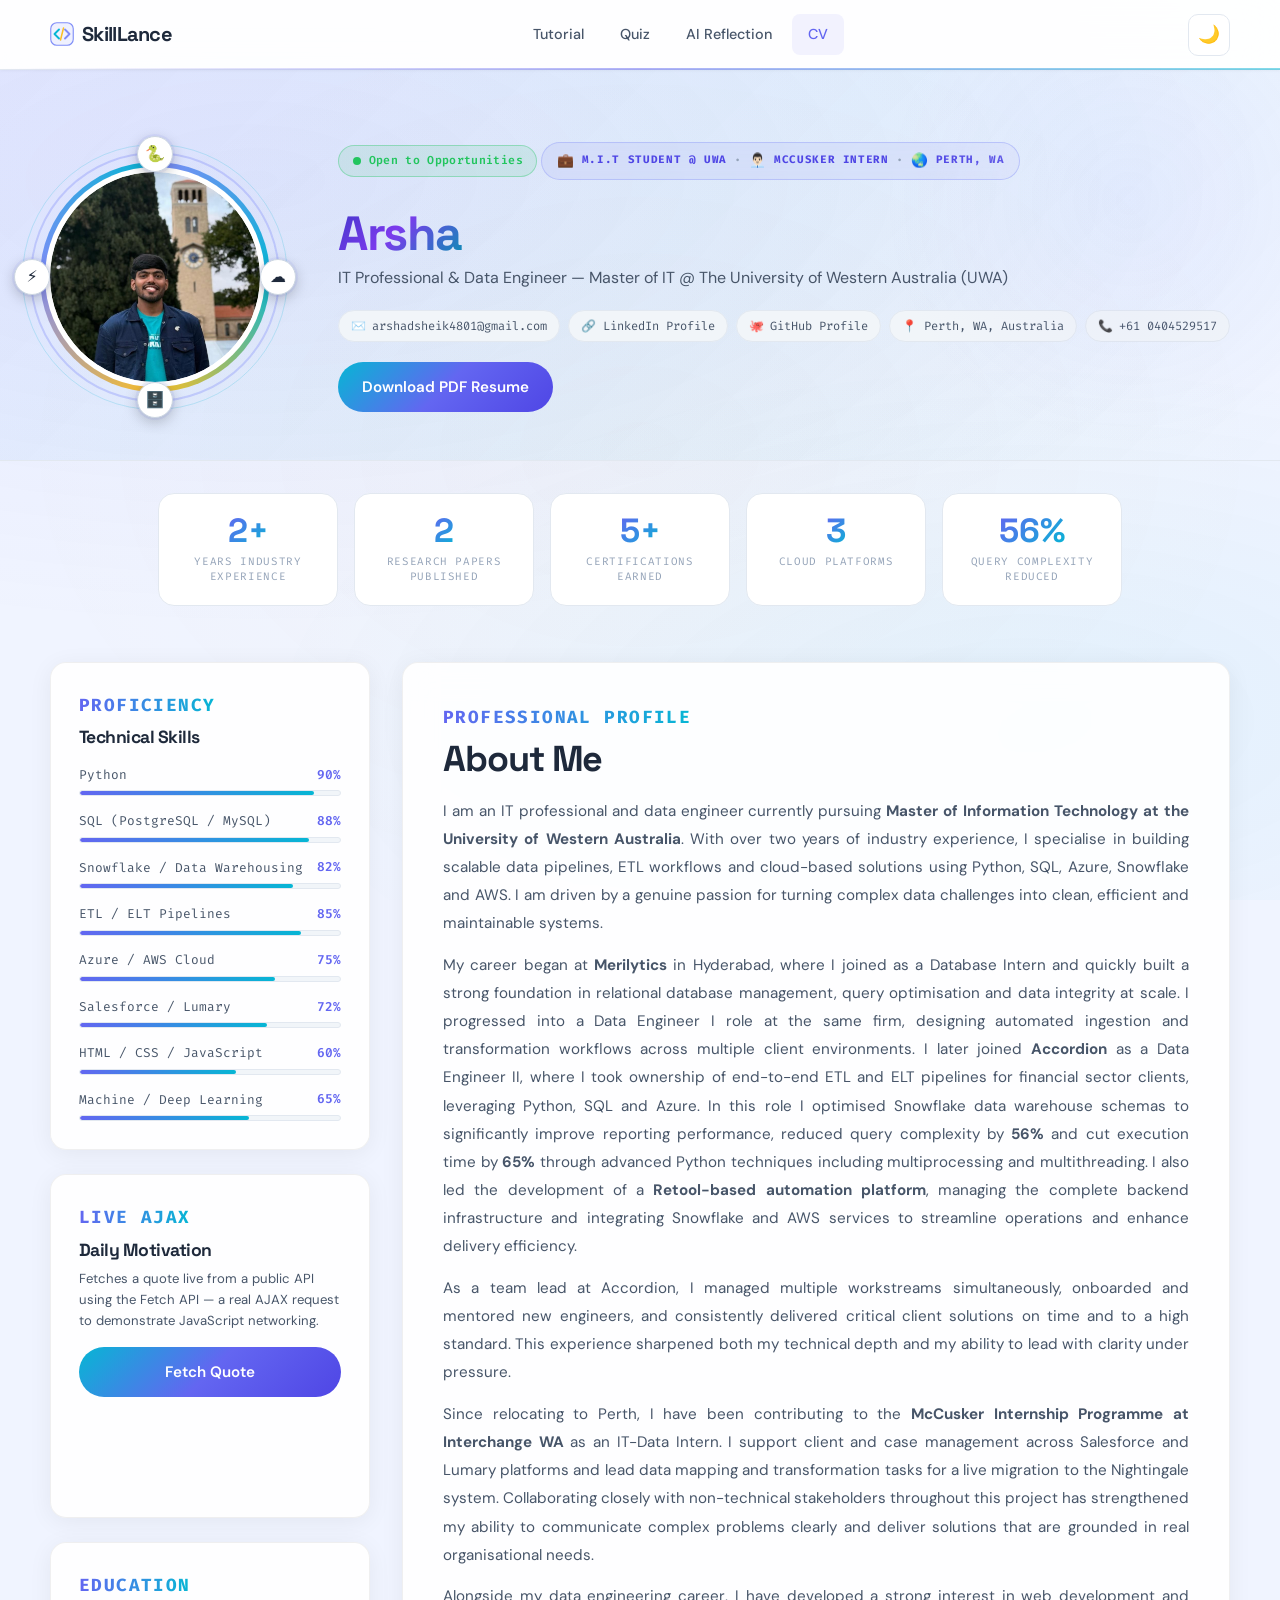
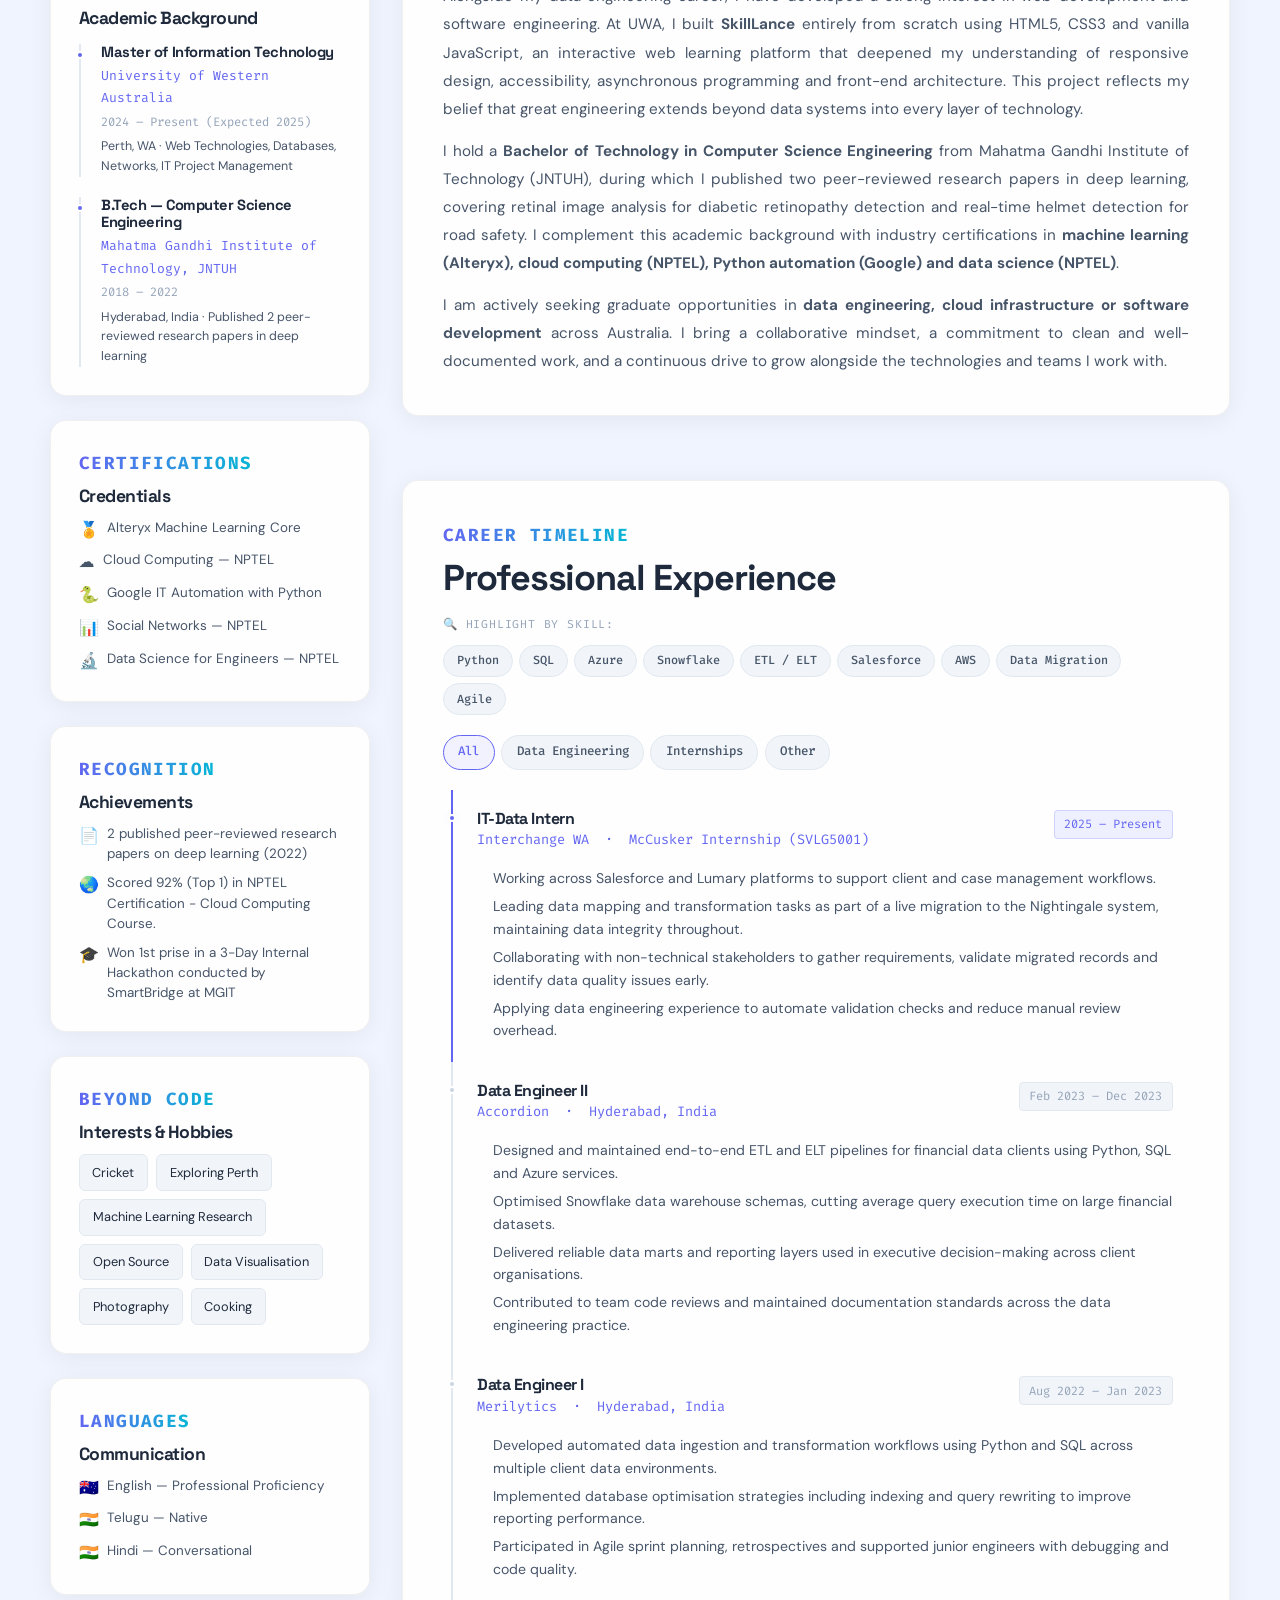
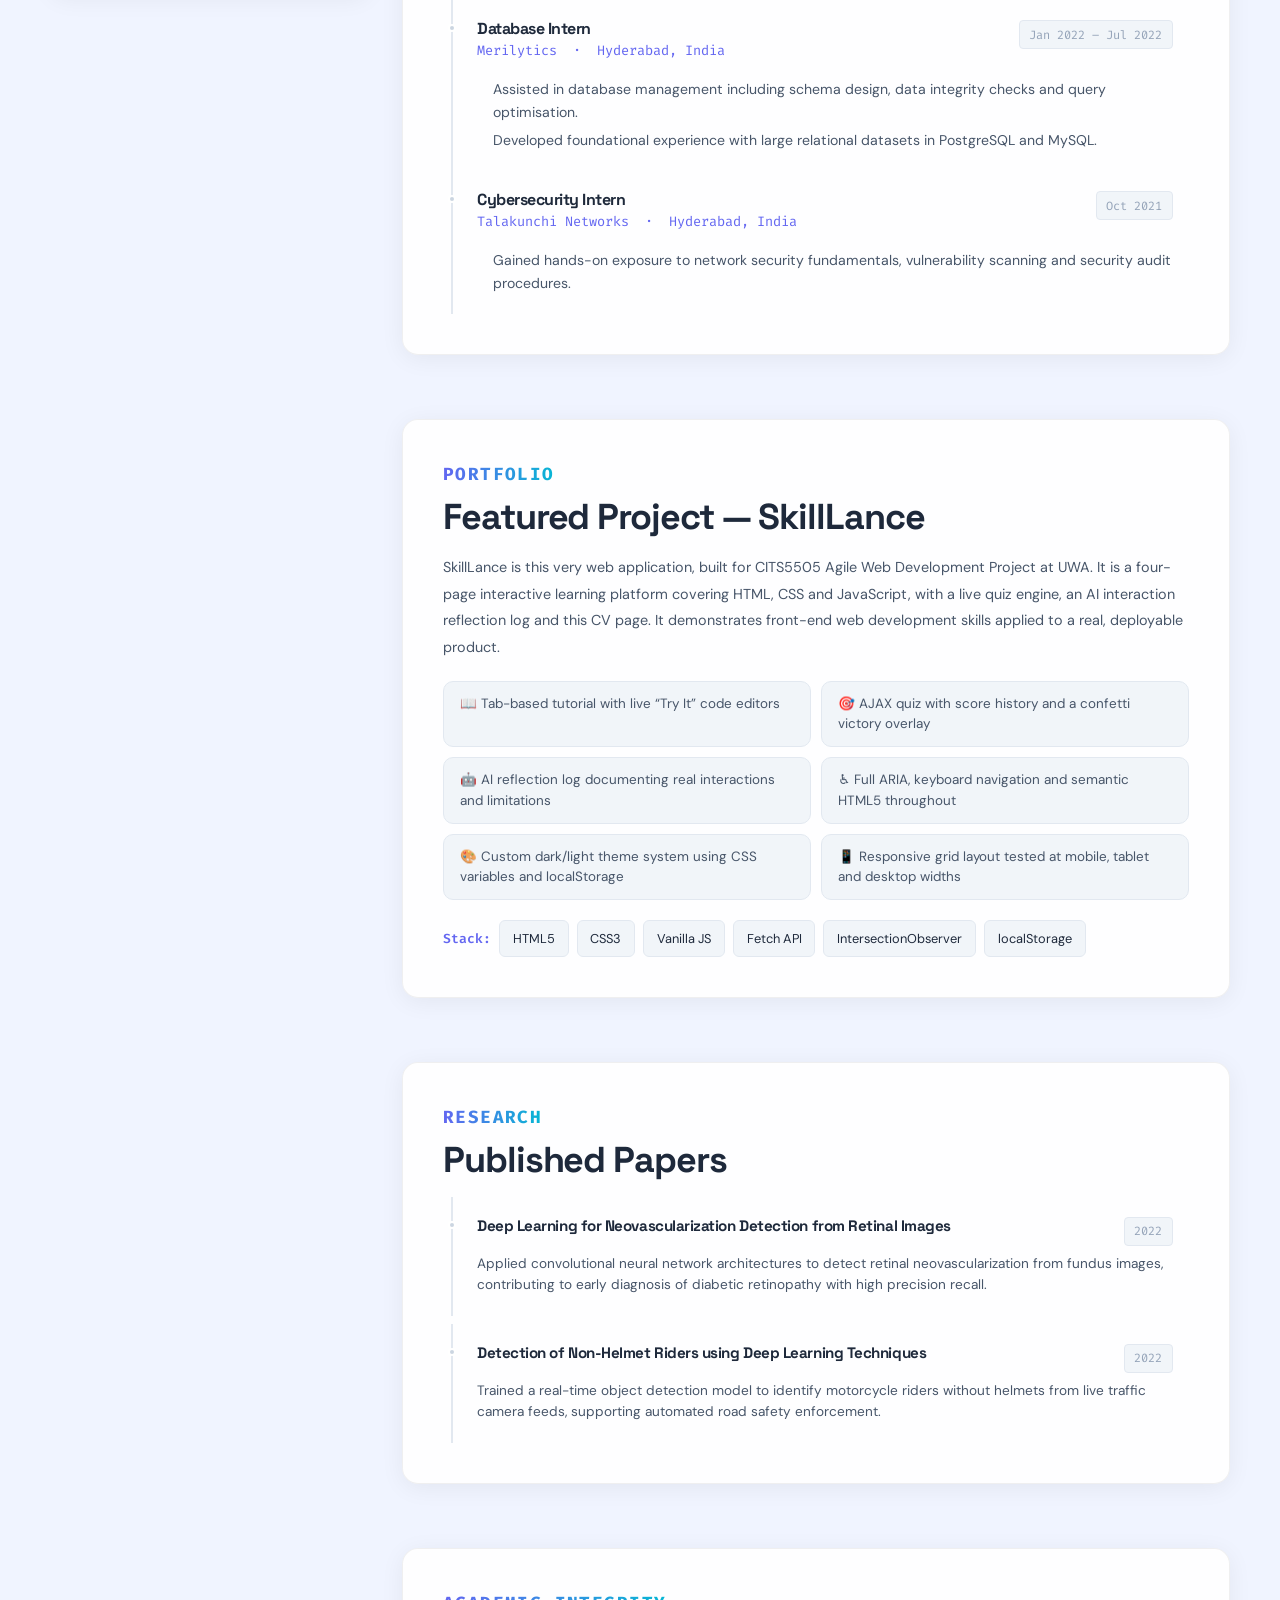
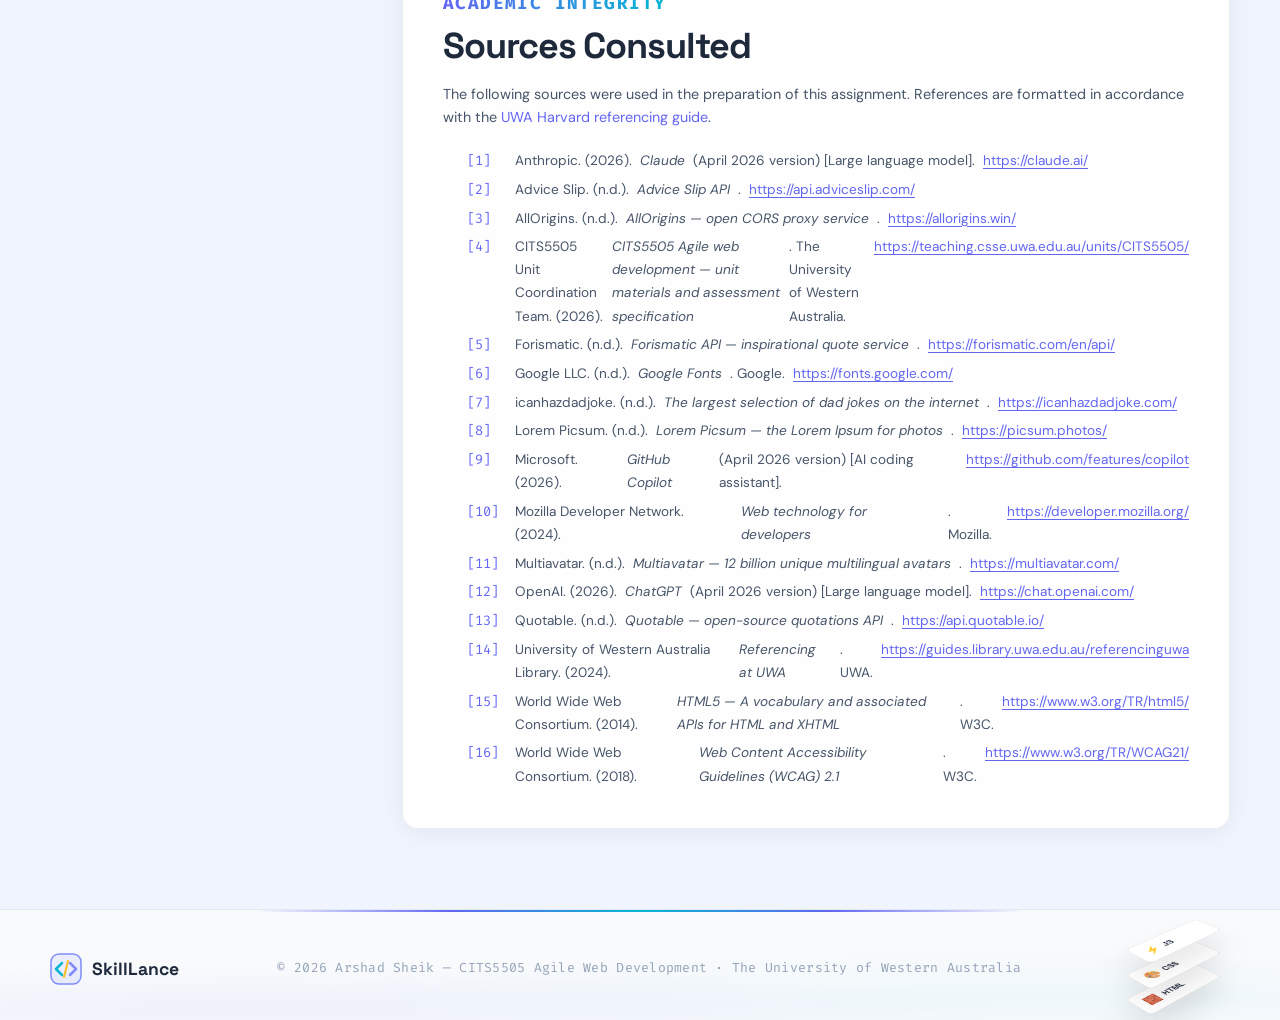
==== commit c0f1fb01: "feat: updated the complete website structure and animations" ====
--- a/cv.html
+++ b/cv.html
@@ -2,31 +2,33 @@
 <html lang="en" data-theme="dark">
 
 <head>
-  <meta charset="UTF-8" />
-  <meta name="viewport" content="width=device-width, initial-scale=1.0" />
+  <meta charset="UTF-8">
+  <meta name="viewport" content="width=device-width, initial-scale=1.0">
   <meta name="description"
-    content="Arshad Sheik — IT professional, data engineer and MIT student at UWA. Curriculum Vitae for potential employers." />
-  <link rel="icon" href="data:image/svg+xml,<svg xmlns='http://www.w3.org/2000/svg' viewBox='0 0 100 100'><text y='.9em' font-size='90'>👨🏻‍💻</text></svg>" />
+    content="Arshad Sheik — IT professional, data engineer and MIT student at UWA. Curriculum Vitae for potential employers.">
+  <link rel="icon" href="data:image/svg+xml,%3Csvg%20xmlns%3D%27http%3A%2F%2Fwww.w3.org%2F2000%2Fsvg%27%20viewBox%3D%270%200%20100%20100%27%3E%3Ctext%20y%3D%27.9em%27%20font-size%3D%2790%27%3E%F0%9F%91%A8%F0%9F%8F%BB%E2%80%8D%F0%9F%92%BB%3C%2Ftext%3E%3C%2Fsvg%3E">
   <title>Arshad Sheik - CV</title>
-  <link rel="preconnect" href="https://fonts.googleapis.com" />
-  <link rel="preconnect" href="https://fonts.gstatic.com" crossorigin />
+  <link rel="preconnect" href="https://fonts.googleapis.com">
+  <link rel="preconnect" href="https://fonts.gstatic.com" crossorigin>
   <link
     href="https://fonts.googleapis.com/css2?family=Syne:wght@500;600;700;800&family=DM+Sans:ital,opsz,wght@0,9..40,400;0,9..40,500;0,9..40,600;1,9..40,400&family=Fira+Code:wght@400;500&display=swap"
-    rel="stylesheet" />
+    rel="stylesheet">
   <link
     href="https://fonts.googleapis.com/css2?family=Space+Grotesk:wght@400;500;700&display=swap"
     rel="stylesheet">
-  <link rel="stylesheet" href="./assets/style.css" />
+  <link rel="stylesheet" href="./assets/style.css">
   <script defer src="./assets/main.js"></script>
 </head>
 
-<body>
+<body data-page="cv">
+  <!-- Scroll progress indicator -->
+  <div class="cv-scroll-progress" id="cv-scroll-progress" aria-hidden="true"></div>
   <a class="skip-link" href="#main-content">Skip to content</a>
 
   <!-- ── Navigation ─────────────────────────────────────────────────────── -->
   <nav class="site-nav">
     <div class="container nav-inner">
-      <a href="./index.html" class="nav-logo">
+      <a href="./tutorial.html" class="nav-logo">
         <svg class="logo-icon-nav" width="24" height="24" viewBox="0 0 32 32" fill="none">
           <rect x="1" y="1" width="30" height="30" rx="8" fill="url(#lbg)" opacity="0.12" />
           <rect x="1" y="1" width="30" height="30" rx="8" stroke="url(#lbg)" stroke-width="1.5" />
@@ -35,22 +37,22 @@
           <path d="M18 8L14 24" stroke="#fbbf24" stroke-width="2" stroke-linecap="round" />
           <defs>
             <linearGradient id="lbg" x1="0" y1="0" x2="32" y2="32">
-              <stop stop-color="#818cf8" /><stop offset="1" stop-color="#06b6d4" />
+              <stop offset="0" stop-color="#818cf8" /><stop offset="1" stop-color="#06b6d4" />
             </linearGradient>
           </defs>
         </svg>
         SkillLance
       </a>
       <div class="nav-links">
-        <a href="./index.html">Home</a>
+
         <a href="./tutorial.html">Tutorial</a>
         <a href="./quiz.html">Quiz</a>
         <a href="./reflection.html">AI Reflection</a>
         <a href="./cv.html" class="active">CV</a>
       </div>
       <div class="nav-actions">
-        <button class="theme-btn" data-theme-toggle aria-label="Toggle theme">🌙</button>
-        <button class="nav-toggle" aria-label="Toggle menu" aria-expanded="false">
+        <button type="button" class="theme-btn" data-theme-toggle aria-label="Toggle theme">🌙</button>
+        <button type="button" class="nav-toggle" aria-label="Toggle menu" aria-expanded="false">
           <span></span><span></span><span></span>
         </button>
       </div>
@@ -64,22 +66,44 @@
       <div class="container">
         <div class="cv-hero-inner">
 
-          <!-- Profile Photo -->
-          <figure class="cv-hero-photo-wrap" aria-label="Profile photo">
-            <img src="./assets/images/Profile.jpeg" alt="Arshad Sheik" class="cv-photo-img" />
+          <!-- Profile Photo with animated ring & orbital tech badges -->
+          <figure class="cv-hero-photo-wrap" aria-label="Profile photo of Arshad Sheik">
+            <!-- Rotating conic-gradient ring -->
+            <div class="cv-photo-ring" aria-hidden="true"></div>
+            <!-- Pulsing glow rings -->
+            <div class="cv-photo-pulse" aria-hidden="true"></div>
+            <!-- Floating orbital tech icons -->
+            <div class="cv-photo-orbs" aria-hidden="true">
+              <span class="cv-orb cv-orb-1" title="Python">🐍</span>
+              <span class="cv-orb cv-orb-2" title="Cloud">☁️</span>
+              <span class="cv-orb cv-orb-3" title="Data">🗄️</span>
+              <span class="cv-orb cv-orb-4" title="JavaScript">⚡</span>
+            </div>
+            <!-- Tiltable photo with sheen overlay -->
+            <div class="cv-photo-tilt" id="cv-photo-tilt">
+              <img src="./assets/images/Profile.jpeg" alt="Arshad Sheik — IT Professional & Data Engineer" class="cv-photo-img">
+              <div class="cv-photo-sheen" aria-hidden="true"></div>
+            </div>
           </figure>
 
           <!-- Name, title, contacts -->
           <div class="cv-hero-text">
+            <!-- Open-to-work status badge -->
+            <div class="cv-available-badge" role="status" aria-label="Currently open to work">
+              <span class="cv-available-dot" aria-hidden="true"></span>
+              Open to Opportunities
+            </div>
             <div class="eyebrow-pill-3d">
               <span class="pill-icon-3d">💼</span>
               <span class="pill-word" style="--i:0">M.I.T Student @ UWA</span>
               <span class="pill-sep">·</span>
+              <span class="pill-icon-3d">👨🏻‍💼</span>
               <span class="pill-word" style="--i:1">McCusker Intern</span>
               <span class="pill-sep">·</span>
+              <span class="pill-icon-3d">🌏</span>
               <span class="pill-word" style="--i:2">Perth, WA</span>
               <span class="pill-shimmer" aria-hidden="true"></span>
-            </div>
+            </div><br>
             <h1 class="cv-hero-name" id="cv-typewriter" aria-label="Arshad Sheik">Arshad Sheik</h1>
             <p class="cv-hero-title">
               IT Professional &amp; Data Engineer &mdash; Master of IT @ The University of Western Australia (UWA)
@@ -109,6 +133,30 @@
       </div>
     </header>
 
+    <!-- ── Animated Stats Row ───────────────────────────────────────────────── -->
+    <section class="cv-stats-row container" aria-label="Career highlights at a glance">
+      <div class="cv-stat-card">
+        <span class="cv-stat-num" data-target="2" data-suffix="+">0+</span>
+        <span class="cv-stat-label">Years Industry Experience</span>
+      </div>
+      <div class="cv-stat-card">
+        <span class="cv-stat-num" data-target="2">0</span>
+        <span class="cv-stat-label">Research Papers Published</span>
+      </div>
+      <div class="cv-stat-card">
+        <span class="cv-stat-num" data-target="5" data-suffix="+">0+</span>
+        <span class="cv-stat-label">Certifications Earned</span>
+      </div>
+      <div class="cv-stat-card">
+        <span class="cv-stat-num" data-target="3">0</span>
+        <span class="cv-stat-label">Cloud Platforms</span>
+      </div>
+      <div class="cv-stat-card">
+        <span class="cv-stat-num" data-target="56" data-suffix="%">0%</span>
+        <span class="cv-stat-label">Query Complexity Reduced</span>
+      </div>
+    </section>
+
     <!-- ── Main Two-Column Layout ──────────────────────────────────────────── -->
     <div class="container cv-layout" style="padding-top:2.5rem; padding-bottom:5rem;">
 
@@ -175,7 +223,7 @@
 
           <div class="timeline-item">
             <div class="tl-dot"></div>
-            <h4 style="font-size:0.92rem; margin:0 0 0.25rem;">Master of Information Technology</h4>
+            <h3 style="font-size:0.92rem; margin:0 0 0.25rem;">Master of Information Technology</h3>
             <p class="tl-org">University of Western Australia</p>
             <p class="tl-date">2024 &ndash; Present (Expected 2025)</p>
             <p class="card-desc" style="font-size:0.78rem; margin-top:0.3rem;">Perth, WA &middot; Web Technologies, Databases, Networks, IT Project Management</p>
@@ -183,7 +231,7 @@
 
           <div class="timeline-item" style="margin-top:1.25rem;">
             <div class="tl-dot"></div>
-            <h4 style="font-size:0.92rem; margin:0 0 0.25rem;">B.Tech &mdash; Computer Science Engineering</h4>
+            <h3 style="font-size:0.92rem; margin:0 0 0.25rem;">B.Tech &mdash; Computer Science Engineering</h3>
             <p class="tl-org">Mahatma Gandhi Institute of Technology, JNTUH</p>
             <p class="tl-date">2018 &ndash; 2022</p>
             <p class="card-desc" style="font-size:0.78rem; margin-top:0.3rem;">Hyderabad, India &middot; Published 2 peer-reviewed research papers in deep learning</p>
@@ -272,24 +320,40 @@
           <p class="eyebrow" id="exp-heading">Career Timeline</p>
           <h2>Professional Experience</h2>
 
+          <!-- Interactive tech skill tag filter -->
+          <div class="cv-tech-filter" role="group" aria-label="Highlight experience by technology">
+            <span class="cv-tech-filter-label">🔍 Highlight by skill:</span>
+            <div class="cv-tech-tags" id="cv-tech-tags">
+              <button type="button" class="cv-tech-tag" data-skill="Python">Python</button>
+              <button type="button" class="cv-tech-tag" data-skill="SQL">SQL</button>
+              <button type="button" class="cv-tech-tag" data-skill="Azure">Azure</button>
+              <button type="button" class="cv-tech-tag" data-skill="Snowflake">Snowflake</button>
+              <button type="button" class="cv-tech-tag" data-skill="ETL">ETL / ELT</button>
+              <button type="button" class="cv-tech-tag" data-skill="Salesforce">Salesforce</button>
+              <button type="button" class="cv-tech-tag" data-skill="AWS">AWS</button>
+              <button type="button" class="cv-tech-tag" data-skill="migration">Data Migration</button>
+              <button type="button" class="cv-tech-tag" data-skill="Agile">Agile</button>
+            </div>
+          </div>
+
           <!-- Tab controls -->
           <div class="cv-tabs" role="tablist" aria-label="Filter experience by type">
-            <button class="cv-tab active" role="tab" aria-selected="true" data-filter="all" id="tab-all">All</button>
-            <button class="cv-tab" role="tab" aria-selected="false" data-filter="data" id="tab-data">Data Engineering</button>
-            <button class="cv-tab" role="tab" aria-selected="false" data-filter="intern" id="tab-intern">Internships</button>
-            <button class="cv-tab" role="tab" aria-selected="false" data-filter="other" id="tab-other">Other</button>
-          </div>
-
-          <div class="experience-timeline" id="experience-timeline" role="list">
-
-            <article class="exp-item exp-current" data-category="intern" role="listitem"
+            <button type="button" class="cv-tab active" role="tab" aria-selected="true" data-filter="all" id="tab-all" aria-controls="experience-timeline">All</button>
+            <button type="button" class="cv-tab" role="tab" aria-selected="false" data-filter="data" id="tab-data" aria-controls="experience-timeline">Data Engineering</button>
+            <button type="button" class="cv-tab" role="tab" aria-selected="false" data-filter="intern" id="tab-intern" aria-controls="experience-timeline">Internships</button>
+            <button type="button" class="cv-tab" role="tab" aria-selected="false" data-filter="other" id="tab-other" aria-controls="experience-timeline">Other</button>
+          </div>
+
+          <div class="experience-timeline" id="experience-timeline" role="tabpanel" tabindex="0" aria-labelledby="tab-all">
+
+            <article class="exp-item exp-current" data-category="intern"
               aria-labelledby="exp1-title">
               <div class="exp-header">
                 <div>
                   <h3 id="exp1-title">IT-Data Intern</h3>
                   <p class="exp-org">Interchange WA &nbsp;&middot;&nbsp; McCusker Internship (SVLG5001)</p>
                 </div>
-                <span class="exp-date exp-badge-live">2025 &ndash; Present</span>
+                <span class="exp-date exp-badge-live"><time datetime="2025">2025</time> &ndash; <time>Present</time></span>
               </div>
               <ul class="exp-bullets">
                 <li>Working across Salesforce and Lumary platforms to support client and case management workflows.</li>
@@ -299,13 +363,13 @@
               </ul>
             </article>
 
-            <article class="exp-item" data-category="data" role="listitem" aria-labelledby="exp2-title">
+            <article class="exp-item" data-category="data" aria-labelledby="exp2-title">
               <div class="exp-header">
                 <div>
                   <h3 id="exp2-title">Data Engineer II</h3>
                   <p class="exp-org">Accordion &nbsp;&middot;&nbsp; Hyderabad, India</p>
                 </div>
-                <span class="exp-date">Feb 2023 &ndash; Dec 2023</span>
+                <span class="exp-date"><time datetime="2023-02">Feb 2023</time> &ndash; <time datetime="2023-12">Dec 2023</time></span>
               </div>
               <ul class="exp-bullets">
                 <li>Designed and maintained end-to-end ETL and ELT pipelines for financial data clients using Python, SQL and Azure services.</li>
@@ -315,13 +379,13 @@
               </ul>
             </article>
 
-            <article class="exp-item" data-category="data" role="listitem" aria-labelledby="exp3-title">
+            <article class="exp-item" data-category="data" aria-labelledby="exp3-title">
               <div class="exp-header">
                 <div>
                   <h3 id="exp3-title">Data Engineer I</h3>
                   <p class="exp-org">Merilytics &nbsp;&middot;&nbsp; Hyderabad, India</p>
                 </div>
-                <span class="exp-date">Aug 2022 &ndash; Jan 2023</span>
+                <span class="exp-date"><time datetime="2022-08">Aug 2022</time> &ndash; <time datetime="2023-01">Jan 2023</time></span>
               </div>
               <ul class="exp-bullets">
                 <li>Developed automated data ingestion and transformation workflows using Python and SQL across multiple client data environments.</li>
@@ -330,13 +394,13 @@
               </ul>
             </article>
 
-            <article class="exp-item" data-category="intern" role="listitem" aria-labelledby="exp4-title">
+            <article class="exp-item" data-category="intern" aria-labelledby="exp4-title">
               <div class="exp-header">
                 <div>
                   <h3 id="exp4-title">Database Intern</h3>
                   <p class="exp-org">Merilytics &nbsp;&middot;&nbsp; Hyderabad, India</p>
                 </div>
-                <span class="exp-date">Jan 2022 &ndash; Jul 2022</span>
+                <span class="exp-date"><time datetime="2022-01">Jan 2022</time> &ndash; <time datetime="2022-07">Jul 2022</time></span>
               </div>
               <ul class="exp-bullets">
                 <li>Assisted in database management including schema design, data integrity checks and query optimisation.</li>
@@ -344,13 +408,13 @@
               </ul>
             </article>
 
-            <article class="exp-item" data-category="other" role="listitem" aria-labelledby="exp5-title">
+            <article class="exp-item" data-category="other" aria-labelledby="exp5-title">
               <div class="exp-header">
                 <div>
                   <h3 id="exp5-title">Cybersecurity Intern</h3>
                   <p class="exp-org">Talakunchi Networks &nbsp;&middot;&nbsp; Hyderabad, India</p>
                 </div>
-                <span class="exp-date">Oct 2021</span>
+                <span class="exp-date"><time datetime="2021-10">Oct 2021</time></span>
               </div>
               <ul class="exp-bullets">
                 <li>Gained hands-on exposure to network security fundamentals, vulnerability scanning and security audit procedures.</li>
@@ -393,8 +457,8 @@
         <section class="cv-section glass-card" aria-labelledby="pub-heading" style="margin-top:1.5rem;">
           <p class="eyebrow" id="pub-heading">Research</p>
           <h2>Published Papers</h2>
-          <div class="experience-timeline">
-            <article class="exp-item" role="listitem" aria-labelledby="pub1-title">
+          <div class="experience-timeline" role="list">
+            <article class="exp-item" aria-labelledby="pub1-title">
               <div class="exp-header">
                 <h3 id="pub1-title" style="font-size:0.95rem;">Deep Learning for Neovascularization Detection from Retinal Images</h3>
                 <span class="exp-date">2022</span>
@@ -404,7 +468,7 @@
                 contributing to early diagnosis of diabetic retinopathy with high precision recall.
               </p>
             </article>
-            <article class="exp-item" role="listitem" aria-labelledby="pub2-title" style="margin-top:0.5rem;">
+            <article class="exp-item" aria-labelledby="pub2-title" style="margin-top:0.5rem;">
               <div class="exp-header">
                 <h3 id="pub2-title" style="font-size:0.95rem;">Detection of Non-Helmet Riders using Deep Learning Techniques</h3>
                 <span class="exp-date">2022</span>
@@ -456,7 +520,7 @@
     <div class="footer-wave-bg" aria-hidden="true"></div>
     <div class="container footer-inner">
       <div class="footer-brand">
-        <a href="./index.html" class="footer-logo">
+        <a href="./tutorial.html" class="footer-logo">
           <svg class="logo-icon" width="32" height="32" viewBox="0 0 32 32" fill="none">
             <rect x="1" y="1" width="30" height="30" rx="8" fill="url(#flbg)" opacity="0.12" />
             <rect x="1" y="1" width="30" height="30" rx="8" stroke="url(#flbg)" stroke-width="1.5" />
@@ -465,7 +529,7 @@
             <path d="M18 8L14 24" stroke="#fbbf24" stroke-width="2" stroke-linecap="round" />
             <defs>
               <linearGradient id="flbg" x1="0" y1="0" x2="32" y2="32">
-                <stop stop-color="#818cf8" /><stop offset="1" stop-color="#06b6d4" />
+                <stop offset="0" stop-color="#818cf8" /><stop offset="1" stop-color="#06b6d4" />
               </linearGradient>
             </defs>
           </svg>
@@ -473,7 +537,7 @@
         </a>
       </div>
       <div class="footer-copy">
-        <p>&copy; 2026 Arshad Sheik &mdash; CITS5505 Web Technologies &middot; The University of Western Australia</p>
+        <p>&copy; 2026 Arshad Sheik &mdash; CITS5505 Agile Web Development &middot; The University of Western Australia</p>
       </div>
       <div class="footer-stack-mini" aria-hidden="true">
         <div class="stack-3d stack-footer">
@@ -484,6 +548,24 @@
       </div>
     </div>
   </footer>
+  <!-- Floating action buttons -->
+  <div class="cv-fab-group" id="cv-fab-group" aria-label="Quick actions">
+    <a href="./assets/docs/Arshad-Sheik-Resume.pdf" download class="cv-fab cv-fab-download" id="cv-fab-download"
+       aria-label="Download PDF Resume" title="Download Resume">
+      <svg width="20" height="20" viewBox="0 0 24 24" fill="none" stroke="currentColor" stroke-width="2.2" stroke-linecap="round" stroke-linejoin="round" aria-hidden="true">
+        <path d="M21 15v4a2 2 0 0 1-2 2H5a2 2 0 0 1-2-2v-4"/>
+        <polyline points="7 10 12 15 17 10"/>
+        <line x1="12" y1="15" x2="12" y2="3"/>
+      </svg>
+      <span class="cv-fab-label">Download Resume</span>
+    </a>
+    <button type="button" class="cv-fab cv-fab-top" id="cv-fab-top"
+            aria-label="Back to top" title="Back to top">
+      <svg width="18" height="18" viewBox="0 0 24 24" fill="none" stroke="currentColor" stroke-width="2.5" stroke-linecap="round" stroke-linejoin="round" aria-hidden="true">
+        <polyline points="18 15 12 9 6 15"/>
+      </svg>
+    </button>
+  </div>
 
 </body>
 </html>
--- a/assets/style.css
+++ b/assets/style.css
@@ -119,7 +119,7 @@
   font: inherit;
 }
 
-/* ── 3. Animated 3D Background ─────────────────────────────────────────── */
+/* ── 3. Subtle Background ──────────────────────────────────────────────── */
 body::before {
   content: '';
   position: fixed;
@@ -131,30 +131,9 @@
     radial-gradient(ellipse 80% 50% at 20% 20%, rgba(99, 102, 241, 0.08), transparent),
     radial-gradient(ellipse 60% 40% at 80% 80%, rgba(6, 182, 212, 0.06), transparent),
     radial-gradient(ellipse 50% 50% at 50% 50%, rgba(251, 191, 36, 0.03), transparent);
-  animation: bgShift 20s ease-in-out infinite alternate;
   pointer-events: none;
   z-index: -1;
 }
-
-@keyframes bgShift {
-  0% {
-    transform: scale(1) translate(0, 0);
-  }
-
-  33% {
-    transform: scale(1.05) translate(-2%, 3%);
-  }
-
-  66% {
-    transform: scale(0.98) translate(3%, -2%);
-  }
-
-  100% {
-    transform: scale(1.02) translate(-1%, 1%);
-  }
-}
-
-
 
 /* ── 4. Accessibility ──────────────────────────────────────────────────── */
 .skip-link {
@@ -188,6 +167,30 @@
   background: var(--bg-alt);
 }
 
+/* Base .hero class (used on reflection, quiz, cv hero sections) */
+.hero {
+  padding: 5rem 0 4rem;
+  position: relative;
+  overflow: hidden;
+  background: var(--bg);
+}
+
+/* Dot background pattern (decorative) */
+.dot-pattern {
+  position: absolute;
+  inset: 0;
+  background-image: radial-gradient(circle, rgba(129,140,248,0.12) 1px, transparent 1px);
+  background-size: 28px 28px;
+  pointer-events: none;
+  z-index: 0;
+}
+
+.hero > .container,
+.hero > .dot-pattern ~ .container {
+  position: relative;
+  z-index: 1;
+}
+
 /* ── 6. Navigation ─────────────────────────────────────────────────────── */
 .site-nav {
   position: sticky;
@@ -202,6 +205,25 @@
   transition: all 0.3s ease;
 }
 
+/* Glowing accent line under nav */
+.site-nav::after {
+  content: '';
+  position: absolute;
+  bottom: -1px;
+  left: 0;
+  right: 0;
+  height: 2px;
+  background: linear-gradient(90deg, transparent, var(--accent), #06b6d4, var(--accent), transparent);
+  background-size: 200% 100%;
+  animation: navGlow 4s ease infinite;
+  opacity: 0.5;
+}
+
+@keyframes navGlow {
+  0%, 100% { background-position: 0% 50%; }
+  50%       { background-position: 100% 50%; }
+}
+
 .nav-inner {
   height: 100%;
   display: flex;
@@ -222,26 +244,21 @@
   flex-shrink: 0;
 }
 
-.logo-badge {
-  width: 10px;
-  height: 10px;
-  background: var(--accent);
-  border-radius: 50%;
-  animation: pulse 2s ease-in-out infinite;
-}
-
-@keyframes pulse {
-
-  0%,
-  100% {
-    opacity: 1;
-    transform: scale(1);
-  }
-
-  50% {
-    opacity: 0.7;
-    transform: scale(1.1);
-  }
+.logo-icon-nav {
+  flex-shrink: 0;
+  animation: logoBreath 4s ease-in-out infinite;
+  transition: transform 0.3s ease;
+}
+
+@keyframes logoBreath {
+  0%, 100% { filter: drop-shadow(0 0 0px transparent); }
+  50%       { filter: drop-shadow(0 0 6px rgba(129, 140, 248, 0.4)); }
+}
+
+.nav-logo:hover .logo-icon-nav {
+  animation: none;
+  transform: scale(1.15) rotate(5deg);
+  filter: drop-shadow(0 0 8px rgba(129, 140, 248, 0.5));
 }
 
 .nav-links {
@@ -255,7 +272,7 @@
   color: var(--text-2);
   padding: 0.5rem 1rem;
   border-radius: 8px;
-  transition: all 0.3s cubic-bezier(0.34, 1.56, 0.64, 1);
+  transition: all 0.2s ease;
 }
 
 .nav-links a:hover {
@@ -286,15 +303,13 @@
   cursor: pointer;
   font-size: 1.1rem;
   color: var(--text-2);
-  transition: all 0.3s cubic-bezier(0.34, 1.56, 0.64, 1);
-  transform-style: preserve-3d;
+  transition: all 0.2s ease;
 }
 
 .theme-btn:hover {
   color: var(--accent);
   border-color: var(--accent);
-  transform: translateY(-2px) rotateY(15deg) scale(1.05);
-  box-shadow: 0 6px 20px rgba(129, 140, 248, 0.2);
+  box-shadow: 0 4px 12px rgba(129, 140, 248, 0.15);
 }
 
 .nav-toggle {
@@ -356,7 +371,6 @@
 
 /* Eyebrow with gradient */
 .eyebrow {
-  position: relative;
   display: inline-block;
   font-family: 'Fira Code', monospace;
   font-size: 1.1rem;
@@ -372,62 +386,9 @@
   animation: gradientFlow 4s linear infinite;
 }
 
-.eyebrow.typing {
-  overflow: hidden;
-  white-space: nowrap;
-  width: fit-content;
-  max-width: 0;
-  animation: typing 3.5s steps(30, end) infinite, gradientFlow 4s linear infinite;
-}
-
-.eyebrow.typing::after {
-  content: '';
-  position: absolute;
-  top: 0;
-  left: 0;
-  height: 100%;
-  width: 40%;
-  background: linear-gradient(120deg, transparent, rgba(255, 255, 255, 0.4), transparent);
-  animation: shine 3.5s infinite;
-}
-
-@keyframes typing {
-  0% {
-    max-width: 0
-  }
-
-  40% {
-    max-width: 100%
-  }
-
-  60% {
-    max-width: 100%
-  }
-
-  100% {
-    max-width: 0
-  }
-}
-
 @keyframes gradientFlow {
-  0% {
-    background-position: 0% center;
-  }
-
-  100% {
-    background-position: 200% center;
-  }
-}
-
-@keyframes shine {
-  0% {
-    transform: translateX(-100%);
-  }
-
-  60%,
-  100% {
-    transform: translateX(200%);
-  }
+  0%   { background-position: 0% center; }
+  100% { background-position: 200% center; }
 }
 
 .eyebrow-pill {
@@ -473,7 +434,7 @@
   padding: 0;
 }
 
-/* ── 8. Buttons with 3D transforms ─────────────────────────────────────── */
+/* ── 8. Buttons ────────────────────────────────────────────────────────── */
 .btn {
   display: inline-flex;
   align-items: center;
@@ -486,35 +447,19 @@
   font-weight: 600;
   border: 1px solid transparent;
   cursor: pointer;
-  transition: all 0.35s cubic-bezier(0.34, 1.56, 0.64, 1);
+  transition: all 0.2s ease;
   text-decoration: none;
-  transform-style: preserve-3d;
-  perspective: 800px;
   position: relative;
   overflow: hidden;
 }
 
-.btn::after {
-  content: '';
-  position: absolute;
-  inset: 0;
-  border-radius: inherit;
-  background: linear-gradient(135deg, rgba(255, 255, 255, 0.15), transparent);
-  opacity: 0;
-  transition: opacity 0.3s;
-}
-
-.btn:hover::after {
-  opacity: 1;
-}
-
 .btn:hover {
-  transform: translateY(-3px) rotateX(8deg) scale(1.02);
-  box-shadow: 0 12px 30px rgba(0, 0, 0, 0.15);
+  transform: translateY(-2px);
+  box-shadow: 0 8px 20px rgba(0, 0, 0, 0.12);
 }
 
 .btn:active {
-  transform: translateY(0) rotateX(0) scale(0.98);
+  transform: translateY(0) scale(0.98);
 }
 
 .btn-primary {
@@ -528,8 +473,7 @@
 .btn-primary:hover {
   color: #ffffff;
   background: linear-gradient(135deg, #4f46e5, #6366f1, #06b6d4);
-  box-shadow: 0 12px 32px rgba(99, 102, 241, 0.4);
-  transform: translateY(-4px) rotateX(8deg) scale(1.03);
+  box-shadow: 0 8px 24px rgba(99, 102, 241, 0.35);
 }
 
 .btn-secondary {
@@ -561,29 +505,6 @@
   padding: 1.1rem 2.5rem;
   font-size: 1.05rem;
   letter-spacing: 0.01em;
-}
-
-.btn-white {
-  display: inline-flex;
-  align-items: center;
-  gap: 0.5rem;
-  padding: 1rem 2.25rem;
-  border-radius: 999px;
-  background: #fff;
-  color: #1e293b;
-  font-weight: 700;
-  font-size: 1.05rem;
-  border: none;
-  cursor: pointer;
-  text-decoration: none;
-  transition: all 0.35s cubic-bezier(0.34, 1.56, 0.64, 1);
-  transform-style: preserve-3d;
-}
-
-.btn-white:hover {
-  transform: translateY(-4px) rotateX(6deg) scale(1.04);
-  box-shadow: 0 16px 40px rgba(0, 0, 0, 0.2);
-  color: var(--accent);
 }
 
 /* ── 9. Cards ──────────────────────────────────────────────────────────── */
@@ -614,113 +535,7 @@
   border-color: var(--border-2);
 }
 
-/* Force hero card glass to be dark, never inherit gradient border colour */
-.hero-card.glass-card {
-  background: rgba(24, 26, 36, 0.85) !important;
-  border-color: rgba(129, 140, 248, 0.2) !important;
-  position: relative;
-}
-
-[data-theme="light"] .hero-card.glass-card {
-  background: rgba(255, 255, 255, 0.92) !important;
-  border-color: rgba(99, 102, 241, 0.15) !important;
-}
-
-/* ── 10. Hero ──────────────────────────────────────────────────────────── */
-.hero {
-  padding: 5rem 0 4rem;
-  position: relative;
-  overflow: hidden;
-}
-
-.hero::before {
-  content: '';
-  position: absolute;
-  top: -50%;
-  right: -20%;
-  width: 600px;
-  height: 600px;
-  background: radial-gradient(circle, var(--accent-bg) 0%, transparent 70%);
-  pointer-events: none;
-  animation: heroGlow 10s ease-in-out infinite alternate;
-}
-
-@keyframes heroGlow {
-  0% {
-    transform: translate(0, 0) scale(1);
-    opacity: 0.6;
-  }
-
-  100% {
-    transform: translate(-50px, 30px) scale(1.2);
-    opacity: 1;
-  }
-}
-
-.hero-grid {
-  display: grid;
-  grid-template-columns: 1.2fr 0.8fr;
-  gap: 3rem;
-  align-items: center;
-}
-
-.hero h1 {
-  margin-bottom: 1.25rem;
-}
-
-.hero h1 em {
-  font-style: normal;
-  color: var(--accent);
-}
-
-.hero-actions {
-  display: flex;
-  gap: 1rem;
-  margin-top: 2rem;
-  flex-wrap: wrap;
-}
-
-.hero-card {
-  position: relative;
-}
-
-.hero-card h2 {
-  font-size: 1.1rem;
-  margin-bottom: 1.25rem;
-}
-
-.hero-card ol {
-  counter-reset: steps;
-  display: flex;
-  flex-direction: column;
-  gap: 0.75rem;
-}
-
-.hero-card li {
-  counter-increment: steps;
-  display: flex;
-  align-items: flex-start;
-  gap: 0.75rem;
-  color: var(--text-2);
-  line-height: 1.6;
-}
-
-.hero-card li::before {
-  content: counter(steps);
-  flex-shrink: 0;
-  display: flex;
-  align-items: center;
-  justify-content: center;
-  width: 28px;
-  height: 28px;
-  background: var(--accent-bg);
-  color: var(--accent);
-  border-radius: 8px;
-  font-size: 0.85rem;
-  font-weight: 600;
-}
-
-/* ── 11. Section Layouts ───────────────────────────────────────────────── */
+/* ── 10. Section Layouts ───────────────────────────────────────────────── */
 .section-grid {
   display: grid;
   grid-template-columns: 0.4fr 1fr;
@@ -787,151 +602,7 @@
   max-width: none;
 }
 
-/* ── 12. Learning Path (Home) ──────────────────────────────────────────── */
-.learning-path-section {
-  background: linear-gradient(180deg, var(--bg) 0%, var(--bg-alt) 100%);
-}
-
-.learning-path-full {
-  display: grid;
-  grid-template-columns: 1fr auto 1fr auto 1fr auto 1fr;
-  gap: 1rem;
-  align-items: stretch;
-}
-
-.path-card-large {
-  display: flex;
-  flex-direction: column;
-  gap: 0.75rem;
-  padding: 1.5rem;
-  background: var(--surface);
-  border: 1px solid var(--border);
-  border-radius: 16px;
-  text-decoration: none;
-  color: var(--text);
-  transition: border-color 0.25s ease;
-  position: relative;
-}
-
-.path-card-large:hover {
-  border-color: var(--accent);
-}
-
-.path-card-quiz-lg {
-  border-color: var(--accent);
-  background: var(--accent-bg);
-}
-
-.path-card-header {
-  display: flex;
-  align-items: center;
-  gap: 0.75rem;
-}
-
-.path-icon-lg {
-  font-size: 1.75rem;
-}
-
-.path-card-large h3 {
-  font-family: 'Syne', sans-serif;
-  font-size: 1.15rem;
-  margin: 0;
-}
-
-.path-card-large p {
-  color: var(--text-2);
-  font-size: 0.9rem;
-  line-height: 1.6;
-  margin: 0;
-  flex: 1;
-}
-
-.path-topics {
-  display: flex;
-  flex-direction: column;
-  gap: 0.35rem;
-  margin: 0.5rem 0;
-}
-
-.path-topics li {
-  font-size: 0.82rem;
-  color: var(--text-2);
-  padding-left: 1rem;
-  position: relative;
-}
-
-.path-topics li::before {
-  content: '›';
-  position: absolute;
-  left: 0;
-  color: var(--accent);
-  font-weight: 700;
-}
-
-.path-time-lg {
-  font-family: 'Fira Code', monospace;
-  font-size: 0.75rem;
-  color: var(--text-3);
-  margin-top: auto;
-}
-
-.path-connector {
-  display: flex;
-  align-items: center;
-  justify-content: center;
-}
-
-.path-arrow-lg {
-  font-size: 1.5rem;
-  color: var(--accent);
-  animation: arrowPulse 1.5s ease-in-out infinite;
-}
-
-.path-chip {
-  font-family: 'Fira Code', monospace;
-  font-size: 0.65rem;
-  font-weight: 700;
-  letter-spacing: 0.06em;
-  text-transform: uppercase;
-  padding: 2px 8px;
-  border-radius: 20px;
-}
-
-.path-chip-html {
-  background: rgba(249, 115, 22, 0.15);
-  color: #fb923c;
-}
-
-.path-chip-css {
-  background: var(--accent-bg);
-  color: var(--accent-txt);
-}
-
-.path-chip-js {
-  background: rgba(251, 191, 36, 0.15);
-  color: #fbbf24;
-}
-
-.path-chip-quiz {
-  background: var(--green-bg);
-  color: var(--green);
-}
-
-@keyframes arrowPulse {
-
-  0%,
-  100% {
-    opacity: 0.4;
-    transform: translateX(0);
-  }
-
-  50% {
-    opacity: 1;
-    transform: translateX(3px);
-  }
-}
-
-/* ── 13. Callout Section ───────────────────────────────────────────────── */
+/* ── 11. Callout Section ───────────────────────────────────────────────── */
 .callout-section {
   background: linear-gradient(135deg, var(--accent-bg), transparent);
 }
@@ -973,7 +644,6 @@
   width: 500px;
   height: 500px;
   background: radial-gradient(circle, rgba(6, 182, 212, 0.1), transparent 70%);
-  animation: heroGlow 12s ease-in-out infinite alternate;
   pointer-events: none;
 }
 
@@ -1006,6 +676,393 @@
   margin-bottom: 2rem;
 }
 
+/* ── Hero Grid (2-col layout: text left, animation right) ───────────────── */
+.hero-grid {
+  display: grid;
+  grid-template-columns: 1fr 1fr;
+  gap: 3rem;
+  align-items: center;
+}
+
+/* ── Eyebrow Pill 3D (animated badge used in heroes) ───────────────────── */
+.eyebrow-pill-3d {
+  display: inline-flex;
+  align-items: center;
+  gap: 0.45rem;
+  font-family: 'Fira Code', monospace;
+  font-size: 0.68rem;
+  font-weight: 700;
+  letter-spacing: 0.06em;
+  text-transform: uppercase;
+  color: var(--accent-txt);
+  background: var(--accent-bg);
+  border: 1px solid rgba(129,140,248,0.35);
+  padding: 0.38rem 0.9rem;
+  border-radius: 999px;
+  margin-bottom: 1.25rem;
+  backdrop-filter: blur(8px);
+  position: relative;
+  overflow: hidden;
+}
+
+.pill-icon-3d { font-size: 0.85rem; }
+
+.pill-word {
+  color: var(--accent-txt);
+  opacity: 0;
+  animation: pillFadeIn 0.5s ease forwards;
+  animation-delay: calc(var(--i, 0) * 0.12s);
+}
+
+@keyframes pillFadeIn {
+  from { opacity: 0; transform: translateY(4px); }
+  to   { opacity: 1; transform: translateY(0); }
+}
+
+.pill-sep {
+  color: var(--text-3);
+  font-size: 0.75rem;
+}
+
+.pill-shimmer {
+  position: absolute;
+  inset: 0;
+  background: linear-gradient(105deg, transparent 40%, rgba(255,255,255,0.12) 50%, transparent 60%);
+  background-size: 200% 100%;
+  animation: shimmerSlide 3s ease-in-out infinite;
+}
+
+@keyframes shimmerSlide {
+  0%   { background-position: -100% 0; }
+  100% { background-position: 200% 0; }
+}
+
+/* ── Hero Title 3D ──────────────────────────────────────────────────────── */
+.hero-title-3d {
+  font-family: 'Space Grotesk', sans-serif;
+  font-size: clamp(1.95rem, 4.1vw, 3rem);
+  font-weight: 700;
+  line-height: 1.08;
+  letter-spacing: -0.03em;
+  margin-bottom: 1rem;
+  color: var(--text);
+
+  /* 3D tilt setup */
+  transform-style: preserve-3d;
+  transform: perspective(600px) rotateX(0deg) rotateY(0deg);
+  transition: transform 0.12s ease-out, text-shadow 0.12s ease-out;
+  will-change: transform;
+  cursor: default;
+  display: inline-block;
+}
+
+.hero-title-3d:hover {
+  text-shadow:
+    2px 4px 8px rgba(99, 102, 241, 0.25),
+    -1px -1px 4px rgba(6, 182, 212, 0.15);
+}
+
+.hero-title-3d em {
+  font-style: normal;
+  background: linear-gradient(135deg, #818cf8, #06b6d4);
+  -webkit-background-clip: text;
+  background-clip: text;
+  -webkit-text-fill-color: transparent;
+}
+
+.hero-code-cursor {
+  display: inline-block;
+  font-family: 'Fira Code', monospace;
+  font-size: 0.55em;
+  color: var(--accent);
+  -webkit-text-fill-color: var(--accent);
+  opacity: 0.8;
+  margin-left: 0.2em;
+  vertical-align: middle;
+  animation: cursorBlink 1.1s step-end infinite;
+}
+
+@keyframes cursorBlink {
+  0%, 100% { opacity: 0.8; }
+  50%       { opacity: 0; }
+}
+
+/* ── Glowing Label ──────────────────────────────────────────────────────── */
+.glowing-label {
+  color: var(--accent);
+  text-shadow: 0 0 12px rgba(129, 140, 248, 0.5);
+}
+
+/* ── CTA Side Animation Wrapper ─────────────────────────────────────────── */
+.cta-side-anim {
+  display: flex;
+  align-items: center;
+  justify-content: center;
+  min-height: 280px;
+}
+
+/* ── IDE Composition 3D Animation (Tutorial Hero) ───────────────────────── */
+.ide-composition-3d {
+  position: relative;
+  width: 420px;
+  height: 270px;
+}
+
+.mini-ide-3d {
+  position: relative;
+  background: #ffffff;
+  border: 1px solid #e2e8f0;
+  border-radius: 14px;
+  overflow: hidden;
+  box-shadow: 0 20px 60px rgba(0,0,0,0.12), 0 4px 16px rgba(99,102,241,0.10), 0 0 0 1px rgba(99,102,241,0.08);
+  width: 100%;
+  height: 100%;
+  animation: ideFloat 5s ease-in-out infinite;
+}
+
+@keyframes ideFloat {
+  0%, 100% { transform: translateY(0) rotateX(2deg) rotateY(-3deg); }
+  50%       { transform: translateY(-10px) rotateX(2deg) rotateY(-3deg); }
+}
+
+.ide-header {
+  display: flex;
+  align-items: center;
+  gap: 6px;
+  padding: 10px 14px;
+  background: #f8fafc;
+  border-bottom: 1px solid #e2e8f0;
+}
+
+.ide-header .dot {
+  width: 10px;
+  height: 10px;
+  border-radius: 50%;
+  background: currentColor;
+  opacity: 0.9;
+}
+
+.ide-body {
+  padding: 1rem;
+  display: flex;
+  flex-direction: column;
+  gap: 0.65rem;
+}
+
+.ide-line {
+  font-family: 'Fira Code', monospace;
+  font-size: 0.78rem;
+  color: #334155;
+  opacity: 0;
+  transform: translateX(-8px);
+  animation: ideLineIn 0.5s ease forwards;
+}
+
+.ide-line .sy  { color: #7c3aed; }
+.ide-line .pr  { color: #2563eb; }
+.ide-line .v   { color: #16a34a; }
+.ide-line .tag { color: #0891b2; }
+
+.l-1 { animation-delay: 0.3s; }
+.l-2 { animation-delay: 0.7s; }
+.l-3 { animation-delay: 1.1s; }
+
+@keyframes ideLineIn {
+  to { opacity: 1; transform: translateX(0); }
+}
+
+.ide-cursor {
+  display: inline-block;
+  width: 2px;
+  height: 0.9em;
+  background: var(--accent);
+  vertical-align: middle;
+  margin-left: 2px;
+  animation: cursorBlink 1.1s step-end infinite;
+}
+
+/* Floating IDE labels */
+.ide-float-item {
+  position: absolute;
+  font-family: 'Fira Code', monospace;
+  font-size: 0.85rem;
+  font-weight: 700;
+  padding: 0.55rem 1.1rem;
+  border-radius: 10px;
+  backdrop-filter: blur(12px);
+  border: 1px solid rgba(0,0,0,0.08);
+  background: #ffffff;
+  box-shadow: 0 4px 16px rgba(0,0,0,0.12);
+  color: #475569;
+  pointer-events: none;
+}
+
+.float-html {
+  top: -18px; right: -24px;
+  color: #fb923c;
+  border-color: rgba(249,115,22,0.4);
+  animation: floatBob 3.5s ease-in-out infinite;
+}
+
+.float-css {
+  bottom: 28px; right: -30px;
+  color: #818cf8;
+  border-color: rgba(129,140,248,0.4);
+  animation: floatBob 4s ease-in-out infinite 0.8s;
+}
+
+.float-js {
+  bottom: -18px; left: 24px;
+  color: #fbbf24;
+  border-color: rgba(251,191,36,0.4);
+  animation: floatBob 3.8s ease-in-out infinite 0.4s;
+}
+
+@keyframes floatBob {
+  0%, 100% { transform: translateY(0); }
+  50%       { transform: translateY(-7px); }
+}
+
+/* ── Tutorial Path Cards 3D (Learning Path in hero) ─────────────────────── */
+.tutorial-path-cards-3d {
+  display: flex;
+  gap: 1rem;
+  flex-wrap: wrap;
+  align-items: stretch;
+}
+
+/* ── Key Takeaways Section (Reflection page) ────────────────────────────── */
+.learning-path-full {
+  display: flex;
+  align-items: stretch;
+  gap: 0;
+  flex-wrap: nowrap;
+  width: 100%;
+  overflow-x: auto;
+  padding-bottom: 0.5rem;
+}
+
+.path-card-large {
+  flex: 1;
+  min-width: 200px;
+  padding: 2rem 1.5rem;
+  background: var(--surface);
+  border: 1px solid var(--border);
+  border-radius: 16px;
+  position: relative;
+  overflow: hidden;
+  transition: border-color 0.25s ease, transform 0.25s ease;
+}
+
+.path-card-large:hover {
+  border-color: var(--accent);
+  transform: translateY(-4px);
+}
+
+/* Glow variants */
+.path-glow-html::before {
+  content: '';
+  position: absolute;
+  inset: 0;
+  background: radial-gradient(ellipse at top left, rgba(249,115,22,0.1), transparent 65%);
+  pointer-events: none;
+}
+
+.path-glow-css::before {
+  content: '';
+  position: absolute;
+  inset: 0;
+  background: radial-gradient(ellipse at top left, rgba(129,140,248,0.1), transparent 65%);
+  pointer-events: none;
+}
+
+.path-glow-js::before {
+  content: '';
+  position: absolute;
+  inset: 0;
+  background: radial-gradient(ellipse at top left, rgba(251,191,36,0.1), transparent 65%);
+  pointer-events: none;
+}
+
+.path-glow-quiz::before {
+  content: '';
+  position: absolute;
+  inset: 0;
+  background: radial-gradient(ellipse at top left, rgba(34,197,94,0.1), transparent 65%);
+  pointer-events: none;
+}
+
+/* Card header row inside large cards */
+.path-card-header {
+  display: flex;
+  align-items: center;
+  justify-content: space-between;
+  gap: 0.5rem;
+  margin-bottom: 0.75rem;
+}
+
+.path-icon-lg {
+  font-size: 1.8rem;
+  line-height: 1;
+}
+
+/* Chip badges inside large cards */
+.path-chip {
+  font-family: 'Fira Code', monospace;
+  font-size: 0.62rem;
+  font-weight: 700;
+  letter-spacing: 0.06em;
+  text-transform: uppercase;
+  padding: 0.2rem 0.65rem;
+  border-radius: 999px;
+}
+
+.path-chip-html  { background: rgba(249,115,22,0.12); color: #fb923c; }
+.path-chip-css   { background: rgba(129,140,248,0.12); color: #818cf8; }
+.path-chip-js    { background: rgba(251,191,36,0.12);  color: #fbbf24; }
+.path-chip-quiz  { background: rgba(34,197,94,0.12);   color: #22c55e; }
+
+.path-card-large h3 {
+  font-family: 'Space Grotesk', sans-serif;
+  font-size: 1rem;
+  font-weight: 700;
+  margin-bottom: 0.5rem;
+}
+
+.path-card-large p {
+  color: var(--text-2);
+  font-size: 0.88rem;
+  line-height: 1.65;
+  margin: 0;
+}
+
+/* Connector between large cards */
+.path-connector {
+  display: flex;
+  align-items: center;
+  justify-content: center;
+  padding: 0 0.5rem;
+  flex-shrink: 0;
+}
+
+.path-arrow-lg {
+  font-size: 1.4rem;
+  color: var(--accent);
+  opacity: 0.6;
+  animation: arrowPulse 1.5s ease-in-out infinite;
+}
+
+/* ── Reflection Page: Hero alignment fix ────────────────────────────────── */
+.reflection-hero-img {
+  width: 100%;
+  max-width: 480px;
+  height: auto;
+  display: block;
+  margin: 0 auto;
+  border-radius: 16px;
+  animation: ideFloat 6s ease-in-out infinite;
+}
+
 /* ── Tutorial Learning Path Cards ──────────────────────────────────────── */
 .learning-path {
   margin-top: 2.5rem;
@@ -1083,6 +1140,11 @@
   align-items: center;
 }
 
+@keyframes arrowPulse {
+  0%, 100% { opacity: 0.4; transform: translateX(0); }
+  50%       { opacity: 1;   transform: translateX(3px); }
+}
+
 /* ── Page Layout (sidebar + main) ──────────────────────────────────────── */
 .page-wrap {
   display: grid;
@@ -1093,7 +1155,6 @@
   align-items: start;
 }
 
-/* Collapsed sidebar state */
 .page-wrap.sidebar-collapsed {
   grid-template-columns: 44px 1fr;
 }
@@ -1115,7 +1176,6 @@
   min-width: 240px;
 }
 
-/* Collapsed sidebar */
 .toc-sidebar.collapsed {
   width: 44px;
   min-width: 44px;
@@ -1127,7 +1187,6 @@
   visibility: hidden;
 }
 
-/* Toggle button */
 .toc-toggle-btn {
   position: absolute;
   top: 0;
@@ -1157,7 +1216,6 @@
   top: 0;
 }
 
-/* Inner content scrollable */
 .toc-inner {
   overflow-y: auto;
   overflow-x: hidden;
@@ -1219,9 +1277,6 @@
   pointer-events: auto;
 }
 
-
-
-
 /* ── TOC Drawer Close Button (mobile only) ──────────────────────────────── */
 .toc-close-btn {
   display: none;
@@ -1399,8 +1454,6 @@
   opacity: 0.5;
 }
 
-
-
 /* ── Tutorial Main Content ─────────────────────────────────────────────── */
 .tutorial-main {
   min-width: 0;
@@ -1428,6 +1481,19 @@
   align-items: center;
   gap: 1rem;
   margin-bottom: 1.25rem;
+  position: relative;
+}
+
+.section-head::after {
+  content: '';
+  position: absolute;
+  left: 0;
+  bottom: -12px;
+  width: 60px;
+  height: 3px;
+  background: linear-gradient(90deg, var(--accent), #06b6d4);
+  border-radius: 2px;
+  box-shadow: 0 0 10px rgba(6, 182, 212, 0.4);
 }
 
 .section-icon {
@@ -1440,23 +1506,37 @@
   background: var(--accent-bg);
   border-radius: 14px;
   border: 1px solid var(--border);
-  animation: iconFloat 4s ease-in-out infinite;
-}
-
-@keyframes iconFloat {
-
-  0%,
-  100% {
-    transform: translateY(0) rotate(0deg);
-  }
-
-  50% {
-    transform: translateY(-6px) rotate(3deg);
-  }
+  position: relative;
+}
+
+.section-icon::after {
+  content: '';
+  position: absolute;
+  inset: -4px;
+  border-radius: 18px;
+  background: linear-gradient(135deg, var(--accent-bg), transparent);
+  z-index: -1;
+  animation: iconPulse 3s ease-in-out infinite;
+}
+
+@keyframes iconPulse {
+  0%, 100% { transform: scale(1);    opacity: 0.5; }
+  50%       { transform: scale(1.15); opacity: 0.8; }
 }
 
 .section-head h2 {
   margin-bottom: 0;
+}
+
+/* Section dividers */
+.content-section+.content-section::before {
+  content: '';
+  display: block;
+  height: 1px;
+  margin: 0 auto 1rem;
+  width: 100%;
+  background: linear-gradient(90deg, transparent, var(--border) 20%, var(--border) 80%, transparent);
+  opacity: 0.6;
 }
 
 /* ── Code Window ───────────────────────────────────────────────────────── */
@@ -1466,6 +1546,22 @@
   border: 1px solid var(--border);
   margin: 1.5rem 0;
   background: var(--code-bg);
+  position: relative;
+}
+
+.code-window::before {
+  content: '';
+  position: absolute;
+  inset: -1px;
+  border-radius: 13px;
+  background: linear-gradient(135deg, rgba(99, 102, 241, 0.3), rgba(6, 182, 212, 0.2), rgba(251, 191, 36, 0.15));
+  z-index: -1;
+  opacity: 0;
+  transition: opacity 0.4s;
+}
+
+.code-window:hover::before {
+  opacity: 1;
 }
 
 .code-bar {
@@ -1483,17 +1579,9 @@
   border-radius: 50%;
 }
 
-.cd-r {
-  background: #ff5f56;
-}
-
-.cd-y {
-  background: #ffbd2e;
-}
-
-.cd-g {
-  background: #27c93f;
-}
+.cd-r { background: #ff5f56; }
+.cd-y { background: #ffbd2e; }
+.cd-g { background: #27c93f; }
 
 .code-title {
   margin-left: auto;
@@ -1503,38 +1591,14 @@
 }
 
 /* Code syntax colors */
-.code-window .t {
-  color: #f87171;
-}
-
-.code-window .at {
-  color: #fbbf24;
-}
-
-.code-window .vl {
-  color: #22c55e;
-}
-
-.code-window .cm {
-  color: #5c6190;
-  font-style: italic;
-}
-
-.code-window .kw {
-  color: #c084fc;
-}
-
-.code-window .fn {
-  color: #60a5fa;
-}
-
-.code-window .st {
-  color: #22c55e;
-}
-
-.code-window .nm {
-  color: #fb923c;
-}
+.code-window .t  { color: #f87171; }
+.code-window .at { color: #fbbf24; }
+.code-window .vl { color: #22c55e; }
+.code-window .cm { color: #5c6190; font-style: italic; }
+.code-window .kw { color: #c084fc; }
+.code-window .fn { color: #60a5fa; }
+.code-window .st { color: #22c55e; }
+.code-window .nm { color: #fb923c; }
 
 /* ── Info Cards Grid ───────────────────────────────────────────────────── */
 .card-grid {
@@ -1585,7 +1649,7 @@
   background: var(--surface);
   border: 1px solid var(--border);
   border-radius: 10px;
-  transition: all 0.25s ease;
+  transition: border-color 0.25s ease;
 }
 
 .info-list li:hover {
@@ -1621,26 +1685,10 @@
   line-height: 1.7;
 }
 
-.alert-info {
-  background: var(--accent-bg);
-  border-color: var(--accent);
-  color: var(--text);
-}
-
-.alert-success {
-  background: var(--green-bg);
-  border-color: var(--green);
-}
-
-.alert-warn {
-  background: var(--amber-bg);
-  border-color: var(--amber);
-}
-
-.alert-danger {
-  background: var(--coral-bg);
-  border-color: var(--coral);
-}
+.alert-info    { background: var(--accent-bg); border-color: var(--accent); color: var(--text); }
+.alert-success { background: var(--green-bg);  border-color: var(--green); }
+.alert-warn    { background: var(--amber-bg);  border-color: var(--amber); }
+.alert-danger  { background: var(--coral-bg);  border-color: var(--coral); }
 
 /* ── Selector Demo ─────────────────────────────────────────────────────── */
 .selector-demo {
@@ -1659,7 +1707,7 @@
   border: 1px solid var(--border);
   border-radius: 10px;
   align-items: center;
-  transition: all 0.25s ease;
+  transition: border-color 0.25s ease;
 }
 
 .sel-row:hover {
@@ -1706,28 +1754,9 @@
   justify-content: space-between;
 }
 
-.ctrl input[type="range"] {
-  width: 100%;
-  accent-color: var(--accent);
-}
-
-.ctrl input[type="color"] {
-  width: 100%;
-  height: 38px;
-  border: 1px solid var(--border);
-  border-radius: 8px;
-  background: var(--surface);
-  padding: 4px;
-  cursor: pointer;
-}
-
-.ctrl select {
-  padding: 0.5rem;
-  background: var(--surface);
-  color: var(--text);
-  border: 1px solid var(--border);
-  border-radius: 8px;
-}
+.ctrl input[type="range"]  { width: 100%; accent-color: var(--accent); }
+.ctrl input[type="color"]  { width: 100%; height: 38px; border: 1px solid var(--border); border-radius: 8px; background: var(--surface); padding: 4px; cursor: pointer; }
+.ctrl select               { padding: 0.5rem; background: var(--surface); color: var(--text); border: 1px solid var(--border); border-radius: 8px; }
 
 .ctrl-panel {
   display: flex;
@@ -1742,32 +1771,9 @@
   min-height: 200px;
 }
 
-.bm-live-margin {
-  background: rgba(251, 191, 36, 0.1);
-  border: 2px dashed var(--amber);
-  padding: 20px;
-  border-radius: 8px;
-  position: relative;
-  transition: all 0.3s ease;
-}
-
-.bm-live-border {
-  background: rgba(248, 113, 113, 0.1);
-  border: 4px solid var(--coral);
-  padding: 16px;
-  border-radius: 4px;
-  position: relative;
-  transition: all 0.3s ease;
-}
-
-.bm-live-padding {
-  background: rgba(34, 197, 94, 0.1);
-  border: 2px dashed var(--green);
-  padding: 20px;
-  border-radius: 3px;
-  position: relative;
-  transition: all 0.3s ease;
-}
+.bm-live-margin  { background: rgba(251, 191, 36, 0.1); border: 2px dashed var(--amber); padding: 20px; border-radius: 8px; position: relative; transition: all 0.3s ease; }
+.bm-live-border  { background: rgba(248, 113, 113, 0.1); border: 4px solid var(--coral); padding: 16px; border-radius: 4px; position: relative; transition: all 0.3s ease; }
+.bm-live-padding { background: rgba(34, 197, 94, 0.1); border: 2px dashed var(--green); padding: 20px; border-radius: 3px; position: relative; transition: all 0.3s ease; }
 
 .bm-live-content {
   background: var(--accent-bg);
@@ -1818,6 +1824,63 @@
   font-weight: 600;
   transition: all 0.3s ease;
   box-sizing: border-box;
+  z-index: 1;
+  box-shadow: 0 15px 35px rgba(0, 0, 0, 0.3);
+  max-width: calc(100% - 2rem);
+  max-height: calc(100% - 2rem);
+}
+
+/* ── CSS Explorer Layout ───────────────────────────────────────────────── */
+.css-explorer-body { padding: 1.5rem; }
+
+.css-explorer-top {
+  display: grid;
+  grid-template-columns: 1fr 320px;
+  gap: 1.5rem;
+  align-items: stretch;
+  margin-bottom: 1.25rem;
+}
+
+.css-explorer-controls {
+  display: grid;
+  grid-template-columns: 1fr 1fr;
+  gap: 0.65rem 1.25rem;
+  align-content: start;
+}
+
+.css-explorer-preview {
+  min-height: 320px;
+  height: 100%;
+  width: 100%;
+  border-radius: 14px;
+  overflow: hidden;
+  display: flex;
+  align-items: center;
+  justify-content: center;
+  flex-shrink: 0;
+  position: relative;
+  background: radial-gradient(circle at center, var(--surface-3), var(--surface));
+  border: 1px solid var(--border-2);
+}
+
+.preview-decor-grid {
+  position: absolute;
+  inset: 0;
+  background-image: linear-gradient(rgba(255, 255, 255, 0.05) 1px, transparent 1px),
+    linear-gradient(90deg, rgba(255, 255, 255, 0.05) 1px, transparent 1px);
+  background-size: 20px 20px;
+  pointer-events: none;
+  z-index: 0;
+  transform: rotateX(45deg) scale(1.5) translateY(-20px);
+  transform-origin: top center;
+}
+
+.css-explorer-code { width: 100%; }
+
+.css-explorer-code .code-window pre {
+  overflow-x: auto;
+  white-space: pre;
+  max-height: none;
 }
 
 /* ── HTML + CSS Connection Diagram ─────────────────────────────────────── */
@@ -1846,15 +1909,8 @@
   width: fit-content;
 }
 
-.connect-label-html {
-  background: rgba(249, 115, 22, 0.15);
-  color: #fb923c;
-}
-
-.connect-label-css {
-  background: var(--accent-bg);
-  color: var(--accent-txt);
-}
+.connect-label-html { background: rgba(249, 115, 22, 0.15); color: #fb923c; }
+.connect-label-css  { background: var(--accent-bg); color: var(--accent-txt); }
 
 .connect-arrow {
   text-align: center;
@@ -1892,6 +1948,11 @@
   background: var(--green);
   margin-right: 0.5rem;
   animation: pulse 2s ease-in-out infinite;
+}
+
+@keyframes pulse {
+  0%, 100% { opacity: 1; transform: scale(1); }
+  50%       { opacity: 0.7; transform: scale(1.1); }
 }
 
 .tryit-run {
@@ -1906,9 +1967,7 @@
   transition: all 0.2s;
 }
 
-.tryit-run:hover {
-  background: var(--accent-hover);
-}
+.tryit-run:hover { background: var(--accent-hover); }
 
 .tryit-body {
   display: grid;
@@ -1916,9 +1975,7 @@
   min-height: 400px;
 }
 
-.tryit-editor {
-  border-right: 1px solid rgba(255, 255, 255, 0.06);
-}
+.tryit-editor { border-right: 1px solid rgba(255, 255, 255, 0.06); }
 
 .tryit-editor textarea,
 #html-editor {
@@ -1937,9 +1994,7 @@
   tab-size: 2;
 }
 
-.tryit-preview {
-  overflow: hidden;
-}
+.tryit-preview { overflow: hidden; }
 
 .tryit-preview iframe,
 #html-preview {
@@ -1987,9 +2042,7 @@
   animation: pulse 2s ease-in-out infinite;
 }
 
-.demo-body {
-  padding: 1.5rem;
-}
+.demo-body { padding: 1.5rem; }
 
 /* ── Counter Demo ──────────────────────────────────────────────────────── */
 .counter-num {
@@ -2021,37 +2074,12 @@
   transition: all 0.25s ease;
 }
 
-.btn-dec {
-  background: var(--coral-bg);
-  color: var(--coral);
-  border-color: var(--coral);
-}
-
-.btn-dec:hover {
-  background: var(--coral);
-  color: #fff;
-}
-
-.btn-inc {
-  background: var(--green-bg);
-  color: var(--green);
-  border-color: var(--green);
-}
-
-.btn-inc:hover {
-  background: var(--green);
-  color: #fff;
-}
-
-.btn-rst {
-  background: var(--surface-2);
-  color: var(--text-2);
-  border-color: var(--border);
-}
-
-.btn-rst:hover {
-  background: var(--border);
-}
+.btn-dec { background: var(--coral-bg); color: var(--coral); border-color: var(--coral); }
+.btn-dec:hover { background: var(--coral); color: #fff; }
+.btn-inc { background: var(--green-bg); color: var(--green); border-color: var(--green); }
+.btn-inc:hover { background: var(--green); color: #fff; }
+.btn-rst { background: var(--surface-2); color: var(--text-2); border-color: var(--border); }
+.btn-rst:hover { background: var(--border); }
 
 .console-line {
   font-family: 'Fira Code', monospace;
@@ -2062,14 +2090,8 @@
   color: var(--code-text);
 }
 
-.console-prompt {
-  color: var(--text-3);
-}
-
-.console-val {
-  color: var(--accent);
-  font-weight: 600;
-}
+.console-prompt { color: var(--text-3); }
+.console-val    { color: var(--accent); font-weight: 600; }
 
 /* ── Mirror Demo ───────────────────────────────────────────────────────── */
 .mirror-grid {
@@ -2090,9 +2112,7 @@
   transition: border-color 0.2s;
 }
 
-.mirror-input:focus {
-  border-color: var(--accent);
-}
+.mirror-input:focus { border-color: var(--accent); }
 
 .mirror-output {
   padding: 0.85rem 1rem;
@@ -2144,26 +2164,12 @@
   color: var(--code-text);
 }
 
-.log-line:last-child {
-  border-bottom: none;
-}
-
-.log-ts {
-  color: var(--text-3);
-  margin-right: 0.75rem;
-}
-
-.log-ev,
-.log-type {
-  color: var(--amber);
-  margin-right: 0.5rem;
-}
-
-.log-msg {
-  color: var(--code-text);
-}
-
-/* ── CTA Banner (quiz link) ────────────────────────────────────────────── */
+.log-line:last-child { border-bottom: none; }
+.log-ts              { color: var(--text-3); margin-right: 0.75rem; }
+.log-ev, .log-type   { color: var(--amber); margin-right: 0.5rem; }
+.log-msg             { color: var(--code-text); }
+
+/* ── CTA Banner (quiz link at end of tutorial) ─────────────────────────── */
 .cta-banner {
   background: linear-gradient(135deg, #6366f1, #06b6d4);
   padding: 3rem;
@@ -2180,18 +2186,292 @@
   background: radial-gradient(circle at 30% 50%, rgba(255, 255, 255, 0.1), transparent 60%);
 }
 
-.cta-banner h2 {
+.cta-banner h2 { color: #fff; margin-bottom: 0.75rem; position: relative; }
+.cta-banner p  { color: rgba(255, 255, 255, 0.85); margin-bottom: 1.5rem; max-width: 500px; margin-inline: auto; position: relative; }
+
+/* ── Tutorial Path Cards 3D (Tutorial hero) ─────────────────────────────── */
+.tutorial-path-cards-3d {
+  display: grid;
+  grid-template-columns: repeat(auto-fit, minmax(260px, 1fr));
+  gap: 1.5rem;
+  margin-top: 1.5rem;
+}
+
+.t-path-card {
+  position: relative;
+  display: grid;
+  grid-template-columns: 54px 1fr;
+  grid-template-rows: auto auto;
+  column-gap: 1rem;
+  padding: 1.5rem;
+  background: var(--surface);
+  border: 1px solid var(--border);
+  border-radius: 16px;
+  text-decoration: none;
+  color: var(--text);
+  transition: border-color 0.25s ease, box-shadow 0.25s ease, background 0.25s ease;
+  overflow: hidden;
+}
+
+.t-path-card:hover {
+  border-color: var(--accent);
+  box-shadow: 0 8px 24px rgba(0, 0, 0, 0.1);
+  background: var(--surface-2);
+}
+
+.tpc-glow {
+  position: absolute;
+  inset: 0;
+  opacity: 0;
+  background: radial-gradient(circle at 100% 100%, rgba(255, 255, 255, 0.1), transparent 60%);
+  transition: opacity 0.5s;
+  z-index: 0;
+  pointer-events: none;
+}
+
+.t-path-card:hover .tpc-glow { opacity: 1; }
+
+.tpc-icon {
+  display: flex;
+  align-items: center;
+  justify-content: center;
+  width: 54px;
+  height: 54px;
+  font-size: 1.6rem;
+  border-radius: 12px;
+  border: 1px solid;
+  flex-shrink: 0;
+  position: relative;
+  z-index: 1;
+  grid-column: 1;
+  grid-row: 1;
+  align-self: start;
+  transition: transform 0.2s ease;
+}
+
+.t-path-card:hover .tpc-icon { transform: scale(1.1); }
+
+.tpc-content {
+  display: flex;
+  flex-direction: column;
+  justify-content: center;
+  position: relative;
+  z-index: 1;
+  flex: 1;
+  gap: 0.25rem;
+  grid-column: 2;
+  grid-row: 1;
+}
+
+.t-path-card a.tpc-main-title         { color: inherit; text-decoration: none; }
+.t-path-card a.tpc-main-title:hover   { color: var(--accent); }
+
+.tpc-sublinks {
+  display: flex;
+  flex-direction: column;
+  gap: 0.4rem;
+  margin-top: 0.85rem;
+  grid-column: 1 / -1;
+  grid-row: 2;
+}
+
+.tpc-sublinks a {
+  font-size: 0.82rem;
+  color: var(--text-2);
+  text-decoration: none;
+  transition: all 0.2s;
+  display: flex;
+  align-items: baseline;
+  gap: 0.35rem;
+}
+
+.tpc-sublinks a::before {
+  content: '›';
+  color: var(--accent);
+  font-weight: 700;
+  transition: color 0.2s;
+  flex-shrink: 0;
+}
+
+.tpc-sublinks a:hover { color: var(--accent); }
+
+.tpc-title {
+  font-family: 'Space Grotesk', sans-serif;
+  font-size: 1.1rem;
+  font-weight: 700;
+  color: var(--text);
+  display: flex;
+  align-items: center;
+  gap: 0.75rem;
+}
+
+.tpc-time {
+  font-family: 'Fira Code', monospace;
+  font-size: 0.65rem;
+  font-weight: 600;
+  color: var(--text-3);
+  padding: 0.2rem 0.6rem;
+  background: var(--surface-3);
+  border-radius: 4px;
+}
+
+.tpc-desc {
+  color: var(--text-2);
+  font-size: 0.9rem;
+  margin: 0;
+}
+
+.tpc-arrow {
+  display: flex;
+  align-items: center;
+  font-size: 1.2rem;
+  color: var(--accent);
+  opacity: 0.6;
+  transition: all 0.3s;
+  position: relative;
+  z-index: 1;
+}
+
+.t-path-card:hover .tpc-arrow { opacity: 1; transform: translateX(4px); }
+
+.t-path-card.tpc-quiz {
+  border-color: var(--green);
+  background: linear-gradient(135deg, rgba(34, 197, 94, 0.05), transparent);
+}
+
+.t-path-card.tpc-quiz:hover {
+  box-shadow: 0 8px 24px rgba(34, 197, 94, 0.15);
+  border-color: var(--green);
+}
+
+.icon-quiz {
+  color: #22c55e;
+  border-color: rgba(34,197,94,0.25);
+  background: rgba(34,197,94,0.08);
+}
+
+/* ── Tutorial "What's Next" / Quiz CTA card ─────────────────────────────── */
+.tutorial-next-section { padding-top: 0.5rem; }
+
+.next-quiz-card {
+  display: grid;
+  grid-template-columns: 1fr 1fr;
+  gap: 0;
+  border: 1px solid var(--border);
+  border-radius: 14px;
+  overflow: hidden;
+  background: var(--surface);
+  margin-top: 1.25rem;
+  position: relative;
+  transition: border-color 0.25s ease, box-shadow 0.25s ease;
+}
+
+.next-quiz-card:hover {
+  border-color: var(--accent);
+  box-shadow: 0 8px 24px rgba(0,0,0,0.1);
+}
+
+.next-quiz-card-left {
+  padding: 2rem;
+  display: flex;
+  flex-direction: column;
+  justify-content: center;
+  gap: 0.6rem;
+  position: relative;
+  z-index: 1;
+}
+
+.next-quiz-tag {
+  font-family: 'Fira Code', monospace;
+  font-size: 0.68rem;
+  font-weight: 700;
+  letter-spacing: 0.1em;
+  text-transform: uppercase;
+  color: var(--accent);
+  opacity: 0.75;
+}
+
+.next-quiz-heading {
+  font-size: 1.3rem !important;
+  font-weight: 700;
+  color: var(--text-1);
+  margin: 0 !important;
+  line-height: 1.3;
+}
+
+.next-quiz-desc {
+  font-size: 0.88rem !important;
+  color: var(--text-2) !important;
+  line-height: 1.7;
+  margin: 0 0 0.5rem !important;
+}
+
+.next-quiz-btn {
+  display: inline-flex;
+  align-items: center;
+  gap: 0.45rem;
+  padding: 0.55rem 1.2rem;
+  background: var(--accent);
   color: #fff;
-  margin-bottom: 0.75rem;
+  font-size: 0.875rem;
+  font-weight: 600;
+  border-radius: 8px;
+  text-decoration: none;
+  align-self: flex-start;
+  transition: background 0.2s, gap 0.2s, box-shadow 0.2s;
+  box-shadow: 0 2px 10px rgba(99,102,241,0.3);
+  margin-top: 0.25rem;
+}
+
+.next-quiz-btn:hover {
+  background: #6366f1;
+  gap: 0.7rem;
+  box-shadow: 0 4px 18px rgba(99,102,241,0.4);
+}
+
+.next-quiz-btn .arr { transition: transform 0.2s; }
+.next-quiz-btn:hover .arr { transform: translateX(3px); }
+
+.next-quiz-card-right {
+  background: var(--code-bg);
+  border-left: 1px solid var(--border);
+  display: flex;
+  align-items: center;
+  justify-content: center;
+  padding: 2rem;
   position: relative;
-}
-
-.cta-banner p {
-  color: rgba(255, 255, 255, 0.85);
-  margin-bottom: 1.5rem;
-  max-width: 500px;
-  margin-inline: auto;
+  z-index: 1;
+}
+
+.next-quiz-code {
+  font-family: 'Fira Code', monospace;
+  font-size: 0.82rem;
+  line-height: 2;
+  color: var(--code-text);
   position: relative;
+}
+
+.nqc-line   { display: block; white-space: nowrap; }
+.nqc-indent { padding-left: 1.5rem; }
+.nqc-k  { color: #818cf8; }
+.nqc-v  { color: var(--code-text); }
+.nqc-fn { color: #06b6d4; }
+.nqc-s  { color: #22c55e; }
+.nqc-n  { color: #fbbf24; }
+
+.nqc-cursor {
+  display: inline-block;
+  width: 2px;
+  height: 1em;
+  background: var(--accent);
+  margin-left: 2px;
+  vertical-align: text-bottom;
+  animation: blink 1.1s step-end infinite;
+}
+
+@keyframes blink {
+  0%, 100% { opacity: 1; }
+  50%       { opacity: 0; }
 }
 
 /* ═══════════════════════════════════════════════════════════════════════════
@@ -2205,13 +2485,9 @@
   align-items: start;
 }
 
-.quiz-intro h1 {
-  margin-bottom: 1rem;
-}
-
-.quiz-controls {
-  margin-top: 1.5rem;
-}
+.quiz-intro h1 { margin-bottom: 1rem; }
+
+.quiz-controls { margin-top: 1.5rem; }
 
 .quiz-controls p {
   display: flex;
@@ -2221,13 +2497,8 @@
   color: var(--text-2);
 }
 
-.quiz-controls p:last-child {
-  border-bottom: none;
-}
-
-.quiz-controls strong {
-  color: var(--text);
-}
+.quiz-controls p:last-child { border-bottom: none; }
+.quiz-controls strong       { color: var(--text); }
 
 .status-banner {
   padding: 1rem 1.25rem;
@@ -2247,28 +2518,15 @@
   padding: 1.5rem;
   margin-bottom: 1rem;
   transition: border-color 0.25s ease, box-shadow 0.25s ease;
-}
-
-.question-card:hover {
-  border-color: var(--border-2);
-}
-
-.question-card.unanswered {
-  border-color: var(--coral);
-  box-shadow: 0 0 0 2px var(--coral-bg);
-}
-
-.question-card.correct {
-  border-color: var(--green);
-  background: var(--green-bg);
-}
-
-.question-card.incorrect {
-  border-color: var(--coral);
-  background: var(--coral-bg);
-}
-
-/* ── Question header: number badge + question text side by side ── */
+  position: relative;
+  overflow: visible;
+}
+
+.question-card:hover    { border-color: var(--border-2); }
+.question-card.unanswered { border-color: var(--coral); box-shadow: 0 0 0 2px var(--coral-bg); }
+.question-card.correct    { border-color: var(--green);  background: var(--green-bg); }
+.question-card.incorrect  { border-color: var(--coral);  background: var(--coral-bg); }
+
 .question-header {
   display: flex;
   align-items: flex-start;
@@ -2321,26 +2579,10 @@
   transition: all 0.2s ease;
 }
 
-.option-item:hover {
-  border-color: var(--accent);
-  background: var(--accent-bg);
-}
-
-.option-item input[type="radio"] {
-  accent-color: var(--accent);
-  width: 18px;
-  height: 18px;
-}
-
-.option-item.correct-answer {
-  border-color: var(--green);
-  background: var(--green-bg);
-}
-
-.option-item.wrong-answer {
-  border-color: var(--coral);
-  background: var(--coral-bg);
-}
+.option-item:hover           { border-color: var(--accent); background: var(--accent-bg); }
+.option-item input[type="radio"] { accent-color: var(--accent); width: 18px; height: 18px; }
+.option-item.correct-answer  { border-color: var(--green); background: var(--green-bg); }
+.option-item.wrong-answer    { border-color: var(--coral); background: var(--coral-bg); }
 
 .quiz-actions {
   display: flex;
@@ -2371,26 +2613,11 @@
   text-align: center;
 }
 
-.metric-box span {
-  font-size: 0.8rem;
-  color: var(--text-3);
-  display: block;
-  margin-bottom: 0.25rem;
-}
-
-.metric-box strong {
-  font-size: 1.35rem;
-  color: var(--text);
-  font-family: 'Fira Code', monospace;
-}
-
-.pass {
-  color: var(--green) !important;
-}
-
-.fail {
-  color: var(--coral) !important;
-}
+.metric-box span   { font-size: 0.8rem; color: var(--text-3); display: block; margin-bottom: 0.25rem; }
+.metric-box strong { font-size: 1.35rem; color: var(--text); font-family: 'Fira Code', monospace; }
+
+.pass { color: var(--green) !important; }
+.fail { color: var(--coral) !important; }
 
 .attempt-history {
   display: flex;
@@ -2405,16 +2632,8 @@
   font-size: 0.9rem;
 }
 
-.attempt-history li strong {
-  color: var(--text);
-  display: block;
-  margin-bottom: 0.25rem;
-}
-
-.attempt-history li span {
-  color: var(--text-3);
-  font-size: 0.85rem;
-}
+.attempt-history li strong { color: var(--text); display: block; margin-bottom: 0.25rem; }
+.attempt-history li span   { color: var(--text-3); font-size: 0.85rem; }
 
 .clear-history-btn {
   margin-top: 0.75rem;
@@ -2430,10 +2649,86 @@
   width: 100%;
 }
 
-.clear-history-btn:hover {
-  background: var(--coral);
-  color: #fff;
-}
+.clear-history-btn:hover { background: var(--coral); color: #fff; }
+
+/* ── Quiz Start Screen ─────────────────────────────────────────────────── */
+.quiz-start-screen {
+  text-align: center;
+  padding: 3rem 2rem;
+  background: var(--surface);
+  border: 1px solid var(--border);
+  border-radius: 20px;
+  margin-top: 2rem;
+  position: relative;
+  overflow: hidden;
+}
+
+.quiz-start-screen::before {
+  content: '';
+  position: absolute;
+  inset: 0;
+  background: radial-gradient(circle at 50% 30%, var(--accent-bg), transparent 70%);
+  pointer-events: none;
+}
+
+.quiz-start-screen h2 { position: relative; margin-bottom: 0.75rem; font-size: 1.5rem; }
+.quiz-start-screen p  { position: relative; color: var(--text-2); margin-bottom: 1.5rem; max-width: 400px; margin-inline: auto; }
+.quiz-start-screen .btn { position: relative; }
+
+.start-icon-ring {
+  width: 80px;
+  height: 80px;
+  margin: 0 auto 1.5rem;
+  display: flex;
+  align-items: center;
+  justify-content: center;
+  border-radius: 50%;
+  font-size: 2rem;
+  background: linear-gradient(135deg, var(--accent-bg), rgba(6, 182, 212, 0.1));
+  border: 2px solid var(--accent);
+  animation: iconFloat 4s ease-in-out infinite;
+  position: relative;
+}
+
+@keyframes iconFloat {
+  0%, 100% { transform: translateY(0); }
+  50%       { transform: translateY(-6px); }
+}
+
+.start-icon-ring::after {
+  content: '';
+  position: absolute;
+  inset: -6px;
+  border-radius: 50%;
+  border: 2px dashed var(--accent);
+  opacity: 0.3;
+}
+
+/* ── Loading Skeleton for Quiz ─────────────────────────────────────────── */
+.skeleton {
+  background: linear-gradient(90deg, var(--surface-2) 25%, var(--surface-3) 50%, var(--surface-2) 75%);
+  background-size: 200% 100%;
+  animation: shimmer 1.5s infinite;
+  border-radius: 8px;
+}
+
+@keyframes shimmer {
+  0%   { background-position: 200% 0; }
+  100% { background-position: -200% 0; }
+}
+
+/* ── Animated Quiz Score Ring ──────────────────────────────────────────── */
+.score-ring {
+  position: relative;
+  width: 120px;
+  height: 120px;
+  margin: 0 auto 1rem;
+}
+
+.score-ring svg        { transform: rotate(-90deg); }
+.score-ring-bg         { fill: none; stroke: var(--surface-2); stroke-width: 8; }
+.score-ring-fill       { fill: none; stroke: var(--accent); stroke-width: 8; stroke-linecap: round; transition: stroke-dashoffset 1.5s ease-out; }
+.score-ring-text       { position: absolute; inset: 0; display: flex; align-items: center; justify-content: center; font-family: 'Space Grotesk', sans-serif; font-size: 1.5rem; font-weight: 800; color: var(--text); }
 
 /* ═══════════════════════════════════════════════════════════════════════════
    REFLECTION PAGE
@@ -2444,28 +2739,12 @@
   margin: 0 auto;
 }
 
-.prose-layout h1 {
-  margin-bottom: 1rem;
-}
-
-.prose-layout>.lead {
-  margin-bottom: 3rem;
-}
-
-.reflection-block {
-  margin-bottom: 3rem;
-}
-
-.reflection-block h2 {
-  font-size: 1.5rem;
-  margin-bottom: 1rem;
-}
-
-.reflection-block p {
-  color: var(--text-2);
-  margin-bottom: 1rem;
-  line-height: 1.85;
-}
+.prose-layout h1 { margin-bottom: 1rem; }
+.prose-layout>.lead { margin-bottom: 3rem; }
+
+.reflection-block { margin-bottom: 3rem; }
+.reflection-block h2 { font-size: 1.5rem; margin-bottom: 1rem; }
+.reflection-block p  { color: var(--text-2); margin-bottom: 1rem; line-height: 1.85; }
 
 .prompt-grid {
   display: grid;
@@ -2473,10 +2752,7 @@
   margin-top: 1.5rem;
 }
 
-.prompt-grid article h3 {
-  font-size: 1rem;
-  margin-bottom: 0.75rem;
-}
+.prompt-grid article h3 { font-size: 1rem; margin-bottom: 0.75rem; }
 
 .prompt-grid .mono {
   display: block;
@@ -2489,90 +2765,695 @@
   line-height: 1.6;
 }
 
-.prompt-grid article>p:last-child {
+.prompt-grid article>p:last-child { color: var(--text-2); font-size: 0.95rem; margin: 0; }
+
+
+/* Reflection grid */
+.reflection-grid-wrap { padding: 0; margin-top: 2rem; }
+
+.reflection-grid-wrap .features-grid-3d {
+  grid-template-columns: 1fr 1fr;
+  column-gap: 2rem;
+  row-gap: 1.5rem;
+  max-width: 100%;
+}
+
+.reflection-grid-wrap .features-grid-3d > article { border-radius: 16px; }
+
+/* ── Features Grid (used on reflection page) ───────────────────────────── */
+.features-grid-3d {
+  display: grid;
+  grid-template-columns: repeat(2, 1fr);
+  gap: 1.5rem;
+}
+
+.feature-card-3d {
+  position: relative;
+  overflow: hidden;
+  padding: 2rem;
+  background: var(--surface);
+  border: 1px solid var(--border);
+  border-radius: 16px;
+  transition: border-color 0.25s ease, box-shadow 0.25s ease;
+}
+
+.feature-card-3d:hover {
+  border-color: var(--accent);
+  box-shadow: 0 4px 16px rgba(0,0,0,0.08);
+}
+
+.feature-card-3d h3 { font-family: 'Space Grotesk', sans-serif; font-size: 1.2rem; font-weight: 700; margin-bottom: 0.65rem; }
+.feature-card-3d p  { color: var(--text-2); font-size: 0.92rem; line-height: 1.7; margin-bottom: 1rem; }
+
+.fc-icon-wrap { margin-bottom: 1rem; }
+.fc-icon-wrap svg { filter: drop-shadow(0 4px 12px rgba(0, 0, 0, 0.1)); }
+
+.fc-html     { border-left: 3px solid #fb923c; }
+.fc-css      { border-left: 3px solid #818cf8; }
+.fc-js       { border-left: 3px solid #fbbf24; }
+.fc-practice { border-left: 3px solid #22c55e; }
+
+.fc-tags { display: flex; gap: 0.4rem; flex-wrap: wrap; }
+
+.fc-tags span {
+  font-family: 'Fira Code', monospace;
+  font-size: 0.65rem;
+  font-weight: 600;
+  padding: 0.2rem 0.6rem;
+  border-radius: 4px;
+  background: var(--accent-bg);
+  color: var(--accent-txt);
+  letter-spacing: 0.03em;
+  transition: all 0.25s;
+}
+
+.fc-html .fc-tags span     { background: rgba(249, 115, 22, 0.1); color: #fb923c; }
+.fc-css .fc-tags span      { background: rgba(129, 140, 248, 0.1); color: #a5b4fc; }
+.fc-js .fc-tags span       { background: rgba(251, 191, 36, 0.1); color: #fbbf24; }
+.fc-practice .fc-tags span { background: rgba(34, 197, 94, 0.1); color: #22c55e; }
+
+/* ═══════════════════════════════════════════════════════════════════════════
+   CV PAGE
+═══════════════════════════════════════════════════════════════════════════ */
+
+/* ── Scroll Progress Bar ──────────────────────────────────────────────── */
+.cv-scroll-progress {
+  position: fixed;
+  top: 0;
+  left: 0;
+  height: 3px;
+  width: 0%;
+  background: linear-gradient(90deg, #4338ca, #818cf8, #06b6d4, #fbbf24);
+  background-size: 200% 100%;
+  z-index: 10000;
+  transition: width 0.08s linear;
+  animation: cvProgressShimmer 3s linear infinite;
+}
+
+@keyframes cvProgressShimmer {
+  0%   { background-position: 0% 0%; }
+  100% { background-position: 200% 0%; }
+}
+
+/* ── Open-to-work Badge ───────────────────────────────────────────────── */
+.cv-available-badge {
+  display: inline-flex;
+  align-items: center;
+  gap: 0.5rem;
+  padding: 0.3rem 0.85rem;
+  background: rgba(34, 197, 94, 0.1);
+  border: 1px solid rgba(34, 197, 94, 0.35);
+  border-radius: 999px;
+  font-family: 'Fira Code', monospace;
+  font-size: 0.72rem;
+  font-weight: 600;
+  color: #22c55e;
+  margin-bottom: 0.85rem;
+  letter-spacing: 0.03em;
+}
+
+.cv-available-dot {
+  width: 8px;
+  height: 8px;
+  border-radius: 50%;
+  background: #22c55e;
+  flex-shrink: 0;
+  animation: cvDotPulse 2s ease-in-out infinite;
+}
+
+@keyframes cvDotPulse {
+  0%, 100% { box-shadow: 0 0 0 0 rgba(34, 197, 94, 0.55); }
+  60%       { box-shadow: 0 0 0 7px rgba(34, 197, 94, 0); }
+}
+
+/* ── Floating Action Buttons (FAB) ───────────────────────────────────── */
+.cv-fab-group {
+  position: fixed;
+  bottom: 2rem;
+  right: 2rem;
+  display: flex;
+  flex-direction: column;
+  gap: 0.65rem;
+  z-index: 9000;
+  opacity: 0;
+  transform: translateY(20px);
+  pointer-events: none;
+  transition: opacity 0.35s ease, transform 0.35s ease;
+}
+
+.cv-fab-group.cv-fab-visible {
+  opacity: 1;
+  transform: translateY(0);
+  pointer-events: all;
+}
+
+.cv-fab {
+  display: inline-flex;
+  align-items: center;
+  gap: 0.5rem;
+  padding: 0.65rem 1rem;
+  border-radius: 999px;
+  border: 1px solid var(--border-2);
+  font-size: 0.8rem;
+  font-family: 'Fira Code', monospace;
+  font-weight: 600;
+  cursor: pointer;
+  text-decoration: none;
+  backdrop-filter: blur(12px);
+  -webkit-backdrop-filter: blur(12px);
+  transition: transform 0.2s ease, box-shadow 0.2s ease, background 0.2s;
+  white-space: nowrap;
+}
+
+.cv-fab:hover {
+  transform: translateY(-3px) scale(1.04);
+  box-shadow: 0 8px 24px rgba(0,0,0,0.2);
+}
+
+.cv-fab-download {
+  background: linear-gradient(135deg, #6366f1, #22d3ee);
+  color: #fff;
+  border-color: transparent;
+  box-shadow: 0 4px 16px rgba(99,102,241,0.4);
+  backdrop-filter: none;
+  -webkit-backdrop-filter: none;
+}
+
+.cv-fab-download:hover {
+  background: linear-gradient(135deg, #818cf8, #38bdf8);
+  box-shadow: 0 8px 24px rgba(129,140,248,0.5);
+  transform: translateY(-3px) scale(1.04);
+}
+
+.cv-fab-top {
+  background: var(--surface);
   color: var(--text-2);
-  font-size: 0.95rem;
+  border-color: var(--border);
+  padding: 0.65rem;
+  width: 44px;
+  height: 44px;
+  justify-content: center;
+  align-self: flex-end;
+}
+
+.cv-fab-top:hover { color: var(--accent); border-color: var(--accent); }
+
+.cv-fab-label { font-size: 0.78rem; }
+
+/* -- CV Hero Banner -------------------------------------------------------- */
+.cv-hero-banner {
+  position: relative;
+  padding: 4.5rem 0 3rem;
+  background: linear-gradient(135deg, rgba(129,140,248,0.08) 0%, rgba(6,182,212,0.05) 50%, transparent 100%);
+  border-bottom: 1px solid var(--border);
+  overflow: hidden;
+}
+
+.cv-hero-banner::before {
+  content: '';
+  position: absolute;
+  top: -120px;
+  right: -100px;
+  width: 500px;
+  height: 500px;
+  background: radial-gradient(circle, rgba(129,140,248,0.07), transparent 70%);
+  pointer-events: none;
+}
+
+.cv-hero-inner {
+  display: grid;
+  grid-template-columns: 240px 1fr;
+  gap: 3rem;
+  align-items: center;
+}
+
+/* ── Profile Photo Animated Frame ─────────────────────────────────────── */
+.cv-hero-photo-wrap {
+  position: relative;
+  width: 210px;
+  height: 210px;
   margin: 0;
-}
-
-/* ═══════════════════════════════════════════════════════════════════════════
-   CV PAGE — Shared utilities
-═══════════════════════════════════════════════════════════════════════════ */
-
-.skills-wrap {
-  display: flex;
+  display: flex;
+  align-items: center;
+  justify-content: center;
+  flex-shrink: 0;
+}
+
+/* Rotating conic-gradient ring */
+.cv-photo-ring {
+  position: absolute;
+  inset: -10px;
+  border-radius: 50%;
+  background: conic-gradient(
+    #818cf8 0deg,
+    #06b6d4 90deg,
+    #fbbf24 180deg,
+    #818cf8 270deg,
+    #06b6d4 360deg
+  );
+  animation: cvRingRotate 5s linear infinite;
+  z-index: 0;
+}
+
+.cv-photo-ring::after {
+  content: '';
+  position: absolute;
+  inset: 5px;
+  border-radius: 50%;
+  background: var(--surface);
+}
+
+@keyframes cvRingRotate { to { transform: rotate(360deg); } }
+
+/* Pulsing glow rings */
+.cv-photo-pulse {
+  position: absolute;
+  inset: -20px;
+  border-radius: 50%;
+  border: 2px solid rgba(129,140,248,0.35);
+  animation: cvPulseRing 2.8s ease-in-out infinite;
+  z-index: 0;
+}
+
+.cv-photo-pulse::before {
+  content: '';
+  position: absolute;
+  inset: -10px;
+  border-radius: 50%;
+  border: 1px solid rgba(6,182,212,0.2);
+  animation: cvPulseRing 2.8s ease-in-out infinite 0.9s;
+}
+
+@keyframes cvPulseRing {
+  0%, 100% { opacity: 0.7; transform: scale(1); }
+  50%       { opacity: 0.2; transform: scale(1.07); }
+}
+
+/* Orbital floating badge icons */
+.cv-photo-orbs {
+  position: absolute;
+  inset: -18px;
+  pointer-events: none;
+  z-index: 4;
+}
+
+.cv-orb {
+  position: absolute;
+  display: flex;
+  align-items: center;
+  justify-content: center;
+  width: 36px;
+  height: 36px;
+  border-radius: 50%;
+  background: var(--surface);
+  border: 1px solid var(--border-2);
+  font-size: 1rem;
+  box-shadow: 0 4px 14px rgba(0,0,0,0.22), 0 0 0 2px rgba(129,140,248,0.1);
+  animation: cvOrbFloat 3.2s ease-in-out infinite;
+}
+
+.cv-orb-1 { top: -18px;  left: calc(50% - 18px); animation-delay: 0s; }
+.cv-orb-2 { top: calc(50% - 18px); right: -18px; animation-delay: 0.8s; }
+.cv-orb-3 { bottom: -18px; left: calc(50% - 18px); animation-delay: 1.6s; }
+.cv-orb-4 { top: calc(50% - 18px); left: -18px;  animation-delay: 2.4s; }
+
+@keyframes cvOrbFloat {
+  0%, 100% { transform: translateY(0) scale(1); box-shadow: 0 4px 14px rgba(0,0,0,0.22); }
+  50%       { transform: translateY(-5px) scale(1.08); box-shadow: 0 8px 20px rgba(129,140,248,0.3); }
+}
+
+/* Tiltable photo card with sheen */
+.cv-photo-tilt {
+  position: relative;
+  z-index: 2;
+  width: 210px;
+  height: 210px;
+  border-radius: 50%;
+  overflow: hidden;
+  transform-style: preserve-3d;
+  transform: perspective(700px) rotateX(0deg) rotateY(0deg);
+  transition: transform 0.15s ease-out;
+  will-change: transform;
+  cursor: default;
+}
+
+.cv-photo-img {
+  width: 100%;
+  height: 100%;
+  object-fit: cover;
+  border-radius: 50%;
+  display: block;
+}
+
+.cv-photo-sheen {
+  position: absolute;
+  inset: 0;
+  border-radius: 50%;
+  background: linear-gradient(135deg,
+    rgba(255,255,255,0.2) 0%,
+    rgba(255,255,255,0) 55%,
+    rgba(129,140,248,0.12) 100%
+  );
+  pointer-events: none;
+  opacity: 0;
+  transition: opacity 0.35s ease;
+}
+
+.cv-photo-tilt:hover .cv-photo-sheen { opacity: 1; }
+
+/* ── Stat Counter Placeholder (will be replaced) ─── */
+.cv-photo-placeholder,
+.cv-photo-initials,
+.cv-photo-hint { display: none; }
+
+.cv-hero-name {
+  font-family: 'Space Grotesk', sans-serif;
+  font-size: clamp(2rem, 4vw, 3rem);
+  font-weight: 800;
+  line-height: 1.1;
+  margin: 0.5rem 0 0.35rem;
+  background: linear-gradient(135deg, #4338ca 0%, #7c3aed 45%, #0891b2 100%);
+  -webkit-background-clip: text;
+  -webkit-text-fill-color: transparent;
+  background-clip: text;
+  display: inline-block;
+}
+
+/* Typewriter blinking cursor */
+.cv-type-cursor {
+  display: inline-block;
+  width: 3px;
+  height: clamp(1.6rem, 3.5vw, 2.4rem);
+  background: #818cf8;
+  border-radius: 2px;
+  vertical-align: middle;
+  margin-left: 4px;
+  animation: cvCursorBlink 0.9s step-end infinite;
+}
+
+@keyframes cvCursorBlink {
+  0%, 100% { opacity: 1; }
+  50%       { opacity: 0; }
+}
+
+.cv-hero-title {
+  font-size: 1rem;
+  color: var(--text-2);
+  margin-bottom: 1.25rem;
+  line-height: 1.5;
+}
+
+/* ── CV Stats Row ─────────────────────────────────────────────────────── */
+.cv-stats-row {
+  display: flex;
+  justify-content: center;
+  gap: 1rem;
   flex-wrap: wrap;
-  gap: 0.5rem;
-  margin-bottom: 1rem;
-}
-
-.skill-pill {
-  padding: 0.5rem 1rem;
+  padding: 2rem 0 1rem;
+}
+
+.cv-stat-card {
+  display: flex;
+  flex-direction: column;
+  align-items: center;
+  gap: 0.4rem;
+  padding: 1.25rem 1.5rem;
+  background: var(--surface);
+  border: 1px solid var(--border);
+  border-radius: 16px;
+  min-width: 115px;
+  flex: 1;
+  max-width: 180px;
+  position: relative;
+  overflow: hidden;
+  transition: border-color 0.25s ease, transform 0.25s ease, box-shadow 0.25s ease;
+}
+
+.cv-stat-card::after {
+  content: '';
+  position: absolute;
+  bottom: 0;
+  left: 0;
+  right: 0;
+  height: 3px;
+  background: linear-gradient(90deg, #818cf8, #06b6d4);
+  transform: scaleX(0);
+  transform-origin: left;
+  transition: transform 0.4s ease;
+}
+
+.cv-stat-card:hover {
+  border-color: var(--accent);
+  transform: translateY(-5px);
+  box-shadow: 0 12px 30px rgba(99,102,241,0.15);
+}
+
+.cv-stat-card:hover::after { transform: scaleX(1); }
+
+.cv-stat-num {
+  font-family: 'Space Grotesk', sans-serif;
+  font-size: 2.1rem;
+  font-weight: 800;
+  line-height: 1;
+  background: linear-gradient(135deg, var(--accent), #06b6d4);
+  -webkit-background-clip: text;
+  -webkit-text-fill-color: transparent;
+  background-clip: text;
+}
+
+.cv-stat-label {
+  font-size: 0.68rem;
+  color: var(--text-3);
+  font-family: 'Fira Code', monospace;
+  text-transform: uppercase;
+  letter-spacing: 0.06em;
+  text-align: center;
+  line-height: 1.4;
+}
+
+/* ── CV Tech Tag Filter ────────────────────────────────────────────────── */
+.cv-tech-filter {
+  margin: 0.25rem 0 1.25rem;
+  display: flex;
+  flex-direction: column;
+  gap: 0.6rem;
+}
+
+.cv-tech-filter-label {
+  font-family: 'Fira Code', monospace;
+  font-size: 0.72rem;
+  color: var(--text-3);
+  text-transform: uppercase;
+  letter-spacing: 0.07em;
+}
+
+.cv-tech-tags {
+  display: flex;
+  flex-wrap: wrap;
+  gap: 0.4rem;
+}
+
+.cv-tech-tag {
+  font-family: 'Fira Code', monospace;
+  font-size: 0.74rem;
+  font-weight: 500;
+  padding: 0.3rem 0.8rem;
   background: var(--surface-2);
   border: 1px solid var(--border);
   border-radius: 999px;
-  font-size: 0.875rem;
   color: var(--text-2);
-  transition: all 0.35s cubic-bezier(0.34, 1.56, 0.64, 1);
-  transform-style: preserve-3d;
-}
-
-.skill-pill:hover {
+  cursor: pointer;
+  transition: background 0.2s, border-color 0.2s, color 0.2s, transform 0.15s, box-shadow 0.2s;
+}
+
+.cv-tech-tag:hover {
+  background: var(--accent-bg);
   border-color: var(--accent);
   color: var(--accent);
-  transform: translateY(-3px) rotateX(8deg) scale(1.05);
-  box-shadow: 0 8px 20px rgba(129, 140, 248, 0.15);
-}
-
-.highlighted {
-  outline: 2px solid var(--accent);
-  outline-offset: 2px;
   transform: translateY(-2px);
-  box-shadow: 0 8px 24px var(--accent-bg);
-}
-
-.ajax-box {
+  box-shadow: 0 4px 12px rgba(99,102,241,0.15);
+}
+
+.cv-tech-tag.active {
+  background: linear-gradient(135deg, #818cf8, #06b6d4);
+  border-color: transparent;
+  color: #fff;
+  font-weight: 700;
+  box-shadow: 0 4px 14px rgba(99,102,241,0.35);
+}
+
+/* Highlighted experience bullet when tag active */
+.exp-bullets li {
+  transition: padding 0.25s, background 0.25s, border-left 0.25s, color 0.25s;
+}
+
+.exp-bullets li.skill-highlight {
+  color: var(--text) !important;
+  background: rgba(129,140,248,0.08);
+  border-radius: 6px;
+  padding-left: 0.65rem;
+  border-left: 3px solid var(--accent);
+  margin-left: -0.5rem;
+}
+
+
+.cv-contact-row { display: flex; flex-wrap: wrap; gap: 0.5rem; }
+
+.cv-contact-chip {
+  display: inline-flex;
+  align-items: center;
+  gap: 0.4rem;
+  font-family: 'Fira Code', monospace;
+  font-size: 0.75rem;
+  padding: 0.3rem 0.75rem;
+  background: var(--surface-2);
+  border: 1px solid var(--border);
+  border-radius: 999px;
+  color: var(--text-2);
+  text-decoration: none;
+  transition: border-color 0.2s;
+}
+
+.cv-contact-chip:hover { border-color: var(--accent); color: var(--text); }
+
+/* -- CV Layout --------------------------------------------------------------- */
+.cv-layout {
+  display: grid;
+  grid-template-columns: 320px 1fr;
+  gap: 2rem;
+  align-items: start;
+}
+
+.cv-sidebar { position: sticky; top: 5.5rem; }
+
+.cv-sidebar-card,
+.cv-section { padding: 1.75rem; }
+
+/* -- Experience Timeline --------------------------------------------------- */
+.experience-timeline {
+  display: flex;
+  flex-direction: column;
+  gap: 0;
+}
+
+.exp-item {
+  position: relative;
+  padding: 1.25rem 1rem 1.25rem 1.5rem;
+  border-left: 2px solid var(--border);
+  margin-left: 0.5rem;
+}
+
+.exp-item::before {
+  content: '';
+  position: absolute;
+  left: -5px;
+  top: 1.5rem;
+  width: 8px;
+  height: 8px;
+  border-radius: 50%;
+  background: var(--border-2);
+  border: 2px solid var(--surface);
+}
+
+.exp-current           { border-left-color: var(--accent); }
+.exp-current::before   { background: var(--accent); box-shadow: 0 0 8px var(--accent-bg); }
+
+.exp-header {
   display: flex;
   justify-content: space-between;
-  align-items: center;
-  gap: 2rem;
-  margin-bottom: 1rem;
-}
-
-.ajax-box div h2 {
-  margin-bottom: 0.5rem;
-}
-
-.ajax-box div p {
-  color: var(--text-2);
-  margin: 0;
-}
-
-.quote-output {
-  min-height: 80px;
-}
-
-.quote-output .glass-card {
-  padding: 1.5rem;
-}
-
-.quote-output p {
-  color: var(--text-2);
-  font-style: italic;
-  margin-bottom: 0.75rem;
-}
-
-.quote-output p:last-child {
-  font-style: normal;
+  align-items: flex-start;
+  gap: 1rem;
+  margin-bottom: 0.4rem;
+  flex-wrap: wrap;
+}
+
+.exp-header h3 {
+  font-family: 'Space Grotesk', sans-serif;
+  font-size: 1rem;
+  font-weight: 700;
   color: var(--text);
   margin: 0;
 }
 
+.exp-org { font-size: 0.85rem; color: var(--accent); font-family: 'Fira Code', monospace; margin: 0 0 0.5rem; }
+
+.exp-date {
+  font-size: 0.75rem;
+  font-family: 'Fira Code', monospace;
+  color: var(--text-3);
+  white-space: nowrap;
+  padding: 0.2rem 0.6rem;
+  background: var(--surface-2);
+  border-radius: 4px;
+  border: 1px solid var(--border);
+  height: fit-content;
+}
+
+.exp-badge-live { background: rgba(129,140,248,0.12); border-color: rgba(129,140,248,0.3); color: var(--accent); }
+
+.exp-bullets {
+  margin: 0.5rem 0 0 1rem;
+  display: flex;
+  flex-direction: column;
+  gap: 0.35rem;
+}
+
+.exp-bullets li { font-size: 0.88rem; color: var(--text-2); line-height: 1.6; }
+
+.exp-item[hidden] { display: none; }
+
+/* -- Sidebar Timeline ------------------------------------------------------ */
+.timeline-item {
+  padding-left: 1.25rem;
+  border-left: 2px solid var(--border);
+  position: relative;
+}
+
+.tl-dot {
+  position: absolute;
+  left: -5px;
+  top: 0.4rem;
+  width: 8px;
+  height: 8px;
+  border-radius: 50%;
+  background: var(--accent);
+  border: 2px solid var(--surface);
+}
+
+.tl-org  { font-size: 0.82rem; color: var(--accent); font-family: 'Fira Code', monospace; margin: 0.1rem 0; }
+.tl-date { font-size: 0.76rem; color: var(--text-3); font-family: 'Fira Code', monospace; }
+
+/* -- Project Feature Boxes ------------------------------------------------ */
+.project-grid {
+  display: grid;
+  grid-template-columns: 1fr 1fr;
+  gap: 0.65rem;
+  margin: 1rem 0;
+}
+
+.feature-box {
+  padding: 0.75rem 1rem;
+  background: var(--surface-2);
+  border: 1px solid var(--border);
+  border-radius: 10px;
+  font-size: 0.84rem;
+  color: var(--text-2);
+  line-height: 1.5;
+  transition: border-color 0.2s;
+}
+
+.feature-box:hover { border-color: var(--accent); }
+
+/* -- References List ------------------------------------------------------ */
 .references-list {
+  display: flex;
+  flex-direction: column;
+  gap: 0.35rem;
+  padding-left: 1.5rem;
+  font-size: 0.85rem;
+  color: var(--text-2);
+  line-height: 1.55;
   counter-reset: refs;
-  display: flex;
-  flex-direction: column;
-  gap: 1rem;
 }
 
 .references-list li {
@@ -2580,8 +3461,6 @@
   display: flex;
   align-items: flex-start;
   gap: 0.5rem;
-  color: var(--text-2);
-  font-size: 0.95rem;
   line-height: 1.7;
 }
 
@@ -2594,45 +3473,940 @@
   min-width: 2.5rem;
 }
 
+.references-list a { color: var(--accent); text-decoration: underline; text-underline-offset: 3px; }
+
+/* -- CV Skill Bars --------------------------------------------------------- */
+.cv-skill-bars { display: flex; flex-direction: column; gap: 0.85rem; }
+
+.cv-bar-label {
+  display: flex;
+  justify-content: space-between;
+  font-size: 0.8rem;
+  color: var(--text-2);
+  margin-bottom: 0.3rem;
+  font-family: 'Fira Code', monospace;
+}
+
+.cv-bar-pct { color: var(--accent); font-weight: 600; }
+
+.cv-bar-track {
+  width: 100%;
+  height: 6px;
+  background: var(--surface-2);
+  border-radius: 999px;
+  overflow: hidden;
+  border: 1px solid var(--border);
+}
+
+.cv-bar-fill {
+  height: 100%;
+  width: 0;
+  border-radius: 999px;
+  background: linear-gradient(90deg, var(--accent), #06b6d4);
+  transition: width 1.2s cubic-bezier(0.25, 1, 0.5, 1);
+}
+
+.cv-bar-fill.animated { width: var(--pct); }
+
+/* -- CV Tabs ---------------------------------------------------------------- */
+.cv-tabs {
+  display: flex;
+  gap: 0.4rem;
+  flex-wrap: wrap;
+  margin: 1rem 0 1.25rem;
+}
+
+.cv-tab {
+  padding: 0.35rem 0.9rem;
+  font-family: 'Fira Code', monospace;
+  font-size: 0.78rem;
+  font-weight: 500;
+  border-radius: 999px;
+  border: 1px solid var(--border);
+  background: var(--surface-2);
+  color: var(--text-2);
+  cursor: pointer;
+  transition: background 0.2s, border-color 0.2s, color 0.2s;
+}
+
+.cv-tab.active,
+.cv-tab:hover { background: var(--accent-bg); border-color: var(--accent); color: var(--accent); }
+
+/* -- Skill Pills ------------------------------------------------------------- */
+.skills-wrap { display: flex; flex-wrap: wrap; gap: 0.5rem; }
+
+.skill-pill {
+  background: var(--surface-2);
+  color: var(--text);
+  padding: 0.4rem 0.8rem;
+  border-radius: 6px;
+  font-size: 0.8rem;
+  border: 1px solid var(--border);
+  transition: background 0.2s, border-color 0.2s, color 0.2s;
+  position: relative;
+}
+
+.skill-pill::before {
+  content: '';
+  position: absolute;
+  inset: 0;
+  border-radius: inherit;
+  background: var(--accent);
+  opacity: 0;
+  filter: blur(12px);
+  transition: opacity 0.3s;
+}
+
+.skill-pill:hover::before { opacity: 0.15; }
+
+.skill-pill:hover {
+  background: var(--accent-bg);
+  border-color: var(--accent);
+  color: var(--accent-txt);
+}
+
+.skill-highlight-target.highlighted {
+  animation: skillPulse 1s ease 2 alternate;
+  border-color: var(--accent);
+  box-shadow: 0 0 30px var(--accent-bg);
+}
+
+@keyframes skillPulse {
+  0%   { transform: scale(1); }
+  50%  { transform: scale(1.02); }
+  100% { transform: scale(1); }
+}
+
+/* -- CV About Body --------------------------------------------------------- */
+.cv-about-body { display: flex; flex-direction: column; gap: 0.85rem; }
+.cv-about-body p { color: var(--text-2); line-height: 1.85; font-size: 0.95rem; text-align: justify; }
+
+/* -- Cert / Achievement List ----------------------------------------------- */
+.cv-cert-list { list-style: none; display: flex; flex-direction: column; gap: 0.55rem; }
+
+.cv-cert-list li {
+  display: flex;
+  align-items: flex-start;
+  gap: 0.5rem;
+  font-size: 0.84rem;
+  color: var(--text-2);
+  line-height: 1.5;
+}
+
+.cv-cert-icon { flex-shrink: 0; font-size: 1rem; }
+
+/* -- AJAX Quote Box --------------------------------------------------------- */
+.ajax-box {
+  display: flex;
+  justify-content: space-between;
+  align-items: center;
+  gap: 2rem;
+  margin-bottom: 1rem;
+}
+
+.ajax-box div h2 { margin-bottom: 0.5rem; }
+.ajax-box div p  { color: var(--text-2); margin: 0; }
+
+.quote-output { min-height: 80px; }
+.quote-output .glass-card { padding: 1.5rem; }
+.quote-output p { color: var(--text-2); font-style: italic; margin-bottom: 0.75rem; }
+.quote-output p:last-child { font-style: normal; color: var(--text); margin: 0; }
+
+/* -- CV Scroll Reveal ------------------------------------------------------- */
+.cv-hidden   { opacity: 0; transform: translateY(18px); transition: opacity 0.55s ease, transform 0.55s ease; }
+.cv-revealed { opacity: 1; transform: translateY(0); }
+
+/* ── Sidebar card title ------------------------------------------------------ */
+.cv-sidebar-card h3 { font-size: 1.15rem; margin-bottom: 1rem; color: var(--text); }
+
+/* ── CV Main Content --------------------------------------------------------- */
+.cv-main-content { display: flex; flex-direction: column; gap: 2.5rem; }
+.cv-section { padding: 2.5rem; }
+
+/* ═══════════════════════════════════════════════════════════════════════════
+   BADGE REWARD SYSTEM (Quiz Pass)
+═══════════════════════════════════════════════════════════════════════════ */
+
+.badge-loading { text-align: center; padding: 2rem 0; }
+
+.badge-spinner {
+  display: inline-block;
+  width: 36px;
+  height: 36px;
+  border: 3px solid var(--border-2);
+  border-top-color: var(--accent);
+  border-radius: 50%;
+  animation: badgeSpin 0.7s linear infinite;
+}
+
+@keyframes badgeSpin { to { transform: rotate(360deg); } }
+
+.earned-badge {
+  display: flex;
+  flex-direction: column;
+  align-items: center;
+  gap: 0.9rem;
+  padding: 1.5rem 1rem 1.25rem;
+  text-align: center;
+  animation: badgeReveal 0.6s cubic-bezier(0.34, 1.56, 0.64, 1) both;
+}
+
+@keyframes badgeReveal {
+  0%   { opacity: 0; transform: scale(0.6) translateY(20px); }
+  100% { opacity: 1; transform: scale(1) translateY(0); }
+}
+
+.badge-tier-label {
+  font-size: 0.7rem;
+  font-weight: 700;
+  letter-spacing: 0.12em;
+  color: var(--badge-color, #fbbf24);
+  background: color-mix(in srgb, var(--badge-color, #fbbf24) 15%, transparent);
+  border: 1px solid color-mix(in srgb, var(--badge-color, #fbbf24) 40%, transparent);
+  padding: 0.25rem 0.75rem;
+  border-radius: 99px;
+  text-transform: uppercase;
+}
+
+.badge-medal-wrap {
+  position: relative;
+  width: 130px;
+  height: 130px;
+  display: flex;
+  align-items: center;
+  justify-content: center;
+}
+
+.badge-ring-outer {
+  width: 120px;
+  height: 120px;
+  border-radius: 50%;
+  background: conic-gradient(
+    var(--badge-color, #fbbf24) 0deg,
+    color-mix(in srgb, var(--badge-color, #fbbf24) 40%, var(--accent)) 120deg,
+    var(--accent) 240deg,
+    var(--badge-color, #fbbf24) 360deg
+  );
+  padding: 4px;
+  box-shadow: 0 0 18px var(--badge-glow, #fbbf2480), 0 0 40px color-mix(in srgb, var(--badge-glow, #fbbf2480) 50%, transparent);
+  animation: badgeRotateRing 8s linear infinite;
+}
+
+@keyframes badgeRotateRing { to { filter: hue-rotate(360deg); } }
+
+.badge-ring-inner {
+  width: 100%;
+  height: 100%;
+  border-radius: 50%;
+  background: var(--surface);
+  display: flex;
+  align-items: center;
+  justify-content: center;
+  overflow: hidden;
+}
+
+.badge-avatar-img {
+  width: 80px;
+  height: 80px;
+  border-radius: 50%;
+  object-fit: cover;
+  animation: badgeAvatarPop 0.5s 0.4s cubic-bezier(0.34, 1.56, 0.64, 1) both;
+}
+
+@keyframes badgeAvatarPop {
+  0%   { opacity: 0; transform: scale(0.5); }
+  100% { opacity: 1; transform: scale(1); }
+}
+
+.badge-shine {
+  position: absolute;
+  inset: 0;
+  border-radius: 50%;
+  background: linear-gradient(135deg, rgba(255,255,255,0.25) 0%, transparent 50%, transparent 100%);
+  pointer-events: none;
+  animation: badgeShine 3s ease-in-out infinite;
+}
+
+@keyframes badgeShine {
+  0%, 100% { opacity: 0.6; }
+  50%       { opacity: 0; }
+}
+
+.badge-name-plate { display: flex; flex-direction: column; gap: 0.2rem; }
+.badge-title    { font-family: 'Syne', sans-serif; font-size: 1.05rem; font-weight: 700; color: var(--text); margin: 0; letter-spacing: -0.01em; }
+.badge-subtitle { font-size: 0.72rem; color: var(--text-3); margin: 0; font-family: 'Fira Code', monospace; letter-spacing: 0.04em; }
+
+.badge-inscription-wrap {
+  background: var(--surface-2);
+  border: 1px solid var(--border);
+  border-left: 3px solid var(--badge-color, var(--accent));
+  border-radius: 0 8px 8px 0;
+  padding: 0.65rem 0.85rem;
+  text-align: left;
+  width: 100%;
+  max-width: 260px;
+}
+
+.badge-inscription { font-size: 0.8rem; font-style: italic; color: var(--text-2); margin: 0 0 0.3rem; line-height: 1.5; }
+.badge-api-credit  { font-size: 0.65rem; color: var(--text-3); margin: 0; font-family: 'Fira Code', monospace; }
+
+.badge-stamp {
+  font-size: 0.62rem;
+  font-family: 'Fira Code', monospace;
+  letter-spacing: 0.1em;
+  color: var(--text-3);
+  border: 1px dashed var(--border-2);
+  padding: 0.25rem 0.6rem;
+  border-radius: 4px;
+  text-transform: uppercase;
+}
+
+.reward-fail-anim { text-align: center; padding: 1rem 0; }
+
+.fail-icon {
+  font-size: 3rem;
+  display: block;
+  margin-bottom: 0.75rem;
+  animation: failShake 2s ease-in-out infinite;
+}
+
+@keyframes failShake {
+  0%, 50%, 100% { transform: rotate(0deg); }
+  10% { transform: rotate(-8deg); }
+  20% { transform: rotate(8deg); }
+  30% { transform: rotate(-5deg); }
+  40% { transform: rotate(5deg); }
+}
+
+/* ═══════════════════════════════════════════════════════════════════════════
+   CONFETTI + VICTORY OVERLAY
+═══════════════════════════════════════════════════════════════════════════ */
+
+@keyframes confettiFall {
+  0%   { transform: translateY(-120px) translateX(0) rotate(var(--start-rot, 0deg)); opacity: 1; }
+  60%  { opacity: 1; }
+  100% { transform: translateY(105vh) translateX(var(--drift, 0px)) rotate(calc(var(--start-rot, 0deg) + 900deg)); opacity: 0; }
+}
+
+@keyframes confettiFallTriangle {
+  0%   { transform: translateY(-120px) translateX(0) rotate(var(--start-rot, 0deg)) scale(1); opacity: 1; }
+  60%  { opacity: 1; }
+  100% { transform: translateY(105vh) translateX(var(--drift, 0px)) rotate(calc(var(--start-rot, 0deg) + 720deg)) scale(0.8); opacity: 0; }
+}
+
+.confetti-piece {
+  position: fixed;
+  top: 0;
+  width: 10px;
+  height: 10px;
+  z-index: 99999;
+  pointer-events: none;
+  will-change: transform, opacity;
+}
+
+/* ── Victory Overlay ──────────────────────────────────────────────────── */
+#victory-overlay {
+  position: fixed;
+  inset: 0;
+  z-index: 100000;
+  display: flex;
+  align-items: center;
+  justify-content: center;
+  opacity: 0;
+  transition: opacity 0.35s ease;
+  pointer-events: none;
+}
+
+#victory-overlay.victory-visible { opacity: 1; pointer-events: all; }
+#victory-overlay.victory-hiding  { opacity: 0; pointer-events: none; }
+
+.victory-backdrop {
+  position: absolute;
+  inset: 0;
+  background: rgba(0, 0, 0, 0.72);
+  backdrop-filter: blur(6px);
+  -webkit-backdrop-filter: blur(6px);
+}
+
+.victory-modal {
+  position: relative;
+  z-index: 1;
+  background: var(--surface);
+  border: 1px solid var(--glass-border);
+  border-top: 2px solid var(--badge-color, #fbbf24);
+  border-radius: 24px;
+  padding: 2.5rem 2rem 2rem;
+  max-width: 420px;
+  width: calc(100% - 2rem);
+  text-align: center;
+  box-shadow: 0 0 0 1px var(--glass-border), 0 24px 80px rgba(0, 0, 0, 0.55), 0 0 60px color-mix(in srgb, var(--badge-glow, #fbbf2480) 30%, transparent);
+  overflow: hidden;
+  transform: scale(0.7) translateY(40px);
+  transition: transform 0.45s cubic-bezier(0.34, 1.56, 0.64, 1), opacity 0.35s ease;
+}
+
+#victory-overlay.victory-visible .victory-modal { transform: scale(1) translateY(0); }
+#victory-overlay.victory-hiding .victory-modal  { transform: scale(0.85) translateY(30px); }
+
+.victory-close {
+  position: absolute;
+  top: 1rem;
+  right: 1rem;
+  background: var(--surface-2);
+  border: 1px solid var(--border);
+  border-radius: 50%;
+  color: var(--text-2);
+  width: 32px;
+  height: 32px;
+  cursor: pointer;
+  font-size: 0.75rem;
+  display: flex;
+  align-items: center;
+  justify-content: center;
+  transition: background 0.2s, color 0.2s, transform 0.2s;
+  z-index: 2;
+}
+
+.victory-close:hover { background: var(--surface-3); color: var(--text); transform: scale(1.1); }
+
+.victory-rays { position: absolute; inset: 0; pointer-events: none; overflow: hidden; border-radius: 24px; }
+
+.victory-ray {
+  position: absolute;
+  top: 50%;
+  left: 50%;
+  width: 2px;
+  height: 55%;
+  transform-origin: bottom center;
+  transform: rotate(calc(var(--i) * 30deg)) translateX(-50%);
+  background: linear-gradient(to top, transparent 0%, color-mix(in srgb, var(--badge-color, #fbbf24) 18%, transparent) 100%);
+  animation: victoryRayPulse 2.5s ease-in-out infinite;
+  animation-delay: calc(var(--i) * 0.18s);
+}
+
+@keyframes victoryRayPulse { 0%, 100% { opacity: 0.4; } 50% { opacity: 1; } }
+
+.victory-top { position: relative; z-index: 1; margin-bottom: 1.5rem; }
+
+.victory-stars {
+  display: flex;
+  justify-content: center;
+  gap: 0.5rem;
+  margin-bottom: 0.5rem;
+  font-size: 1.1rem;
+  color: var(--badge-color, #fbbf24);
+}
+
+.vs { display: inline-block; animation: victoryStarPop 0.5s cubic-bezier(0.34, 1.56, 0.64, 1) both; }
+.vs-1 { animation-delay: 0.1s; }
+.vs-2 { animation-delay: 0.2s; font-size: 1.4rem; }
+.vs-3 { animation-delay: 0.3s; }
+
+@keyframes victoryStarPop {
+  0%   { opacity: 0; transform: scale(0) rotate(-30deg); }
+  100% { opacity: 1; transform: scale(1) rotate(0deg); }
+}
+
+.victory-eyebrow {
+  font-size: 0.7rem;
+  font-weight: 700;
+  letter-spacing: 0.12em;
+  text-transform: uppercase;
+  color: var(--text-3);
+  margin-bottom: 0.4rem;
+  font-family: 'Fira Code', monospace;
+}
+
+.victory-title {
+  font-family: 'Syne', sans-serif;
+  font-size: clamp(1.6rem, 5vw, 2.1rem);
+  font-weight: 800;
+  color: var(--text);
+  margin: 0 0 0.75rem;
+  letter-spacing: -0.02em;
+  line-height: 1.15;
+}
+
+.victory-score-line { display: flex; align-items: baseline; justify-content: center; gap: 0.75rem; }
+
+.victory-score-num {
+  font-family: 'Syne', sans-serif;
+  font-size: 2.4rem;
+  font-weight: 800;
+  color: var(--badge-color, #fbbf24);
+  line-height: 1;
+  animation: victoryScorePop 0.6s 0.2s cubic-bezier(0.34, 1.56, 0.64, 1) both;
+}
+
+@keyframes victoryScorePop {
+  0%   { opacity: 0; transform: scale(0.5) translateY(10px); }
+  100% { opacity: 1; transform: scale(1) translateY(0); }
+}
+
+.victory-score-den { font-size: 1.2rem; color: var(--text-3); font-weight: 600; }
+
+.victory-score-pct {
+  font-size: 1rem;
+  font-weight: 700;
+  color: var(--text-2);
+  font-family: 'Fira Code', monospace;
+  background: var(--surface-2);
+  border: 1px solid var(--border);
+  border-radius: 8px;
+  padding: 0.2rem 0.6rem;
+}
+
+.victory-badge-wrap {
+  position: relative;
+  width: 150px;
+  height: 150px;
+  margin: 0 auto 1.25rem;
+  display: flex;
+  align-items: center;
+  justify-content: center;
+  z-index: 1;
+}
+
+.victory-badge-ring-outer {
+  width: 140px;
+  height: 140px;
+  border-radius: 50%;
+  background: conic-gradient(
+    var(--badge-color, #fbbf24) 0deg,
+    color-mix(in srgb, var(--badge-color, #fbbf24) 40%, var(--accent)) 120deg,
+    var(--accent) 240deg,
+    var(--badge-color, #fbbf24) 360deg
+  );
+  padding: 5px;
+  box-shadow: 0 0 25px var(--badge-glow, #fbbf2480), 0 0 60px color-mix(in srgb, var(--badge-glow, #fbbf2480) 40%, transparent);
+  animation: victoryBadgePop 0.7s 0.15s cubic-bezier(0.34, 1.56, 0.64, 1) both, victoryRingRotate 8s linear infinite;
+  transform-origin: center;
+}
+
+@keyframes victoryBadgePop {
+  0%   { opacity: 0; transform: scale(0.3) rotate(-180deg); }
+  100% { opacity: 1; transform: scale(1) rotate(0deg); }
+}
+
+@keyframes victoryRingRotate { to { filter: hue-rotate(360deg); } }
+
+.victory-badge-ring-inner {
+  width: 100%;
+  height: 100%;
+  border-radius: 50%;
+  background: var(--surface);
+  display: flex;
+  align-items: center;
+  justify-content: center;
+  overflow: hidden;
+}
+
+.victory-badge-avatar-placeholder {
+  width: 90px;
+  height: 90px;
+  border-radius: 50%;
+  background: var(--surface-2);
+  display: flex;
+  align-items: center;
+  justify-content: center;
+  animation: victoryAvatarPop 0.4s 0.5s cubic-bezier(0.34, 1.56, 0.64, 1) both;
+}
+
+@keyframes victoryAvatarPop {
+  0%   { opacity: 0; transform: scale(0.4); }
+  100% { opacity: 1; transform: scale(1); }
+}
+
+.victory-badge-shine {
+  position: absolute;
+  inset: 0;
+  border-radius: 50%;
+  background: linear-gradient(135deg, rgba(255, 255, 255, 0.3) 0%, transparent 50%);
+  pointer-events: none;
+  animation: victoryShineRotate 3s ease-in-out infinite;
+}
+
+@keyframes victoryShineRotate {
+  0%, 100% { opacity: 0.8; transform: rotate(0deg); }
+  50%       { opacity: 0.2; transform: rotate(180deg); }
+}
+
+.victory-badge-pulse {
+  position: absolute;
+  inset: -10px;
+  border-radius: 50%;
+  border: 2px solid var(--badge-color, #fbbf24);
+  opacity: 0;
+  animation: victoryPulseRing 2s ease-out 0.6s infinite;
+}
+
+@keyframes victoryPulseRing {
+  0%   { transform: scale(0.9); opacity: 0.7; }
+  100% { transform: scale(1.4); opacity: 0; }
+}
+
+.victory-tier-pill {
+  display: inline-flex;
+  align-items: center;
+  gap: 0.4rem;
+  font-size: 0.72rem;
+  font-weight: 700;
+  letter-spacing: 0.12em;
+  text-transform: uppercase;
+  color: var(--badge-color, #fbbf24);
+  background: color-mix(in srgb, var(--badge-color, #fbbf24) 12%, transparent);
+  border: 1px solid color-mix(in srgb, var(--badge-color, #fbbf24) 35%, transparent);
+  padding: 0.3rem 0.9rem;
+  border-radius: 99px;
+  margin-bottom: 0.6rem;
+  z-index: 1;
+  position: relative;
+  animation: victoryTierSlide 0.5s 0.5s cubic-bezier(0.34, 1.56, 0.64, 1) both;
+}
+
+@keyframes victoryTierSlide {
+  0%   { opacity: 0; transform: translateY(12px) scale(0.85); }
+  100% { opacity: 1; transform: translateY(0) scale(1); }
+}
+
+.victory-subtitle {
+  font-size: 0.82rem;
+  color: var(--text-3);
+  margin-bottom: 1.5rem;
+  position: relative;
+  z-index: 1;
+  animation: victoryFadeUp 0.5s 0.65s ease both;
+}
+
+@keyframes victoryFadeUp {
+  0%   { opacity: 0; transform: translateY(8px); }
+  100% { opacity: 1; transform: translateY(0); }
+}
+
+.victory-actions { position: relative; z-index: 1; animation: victoryFadeUp 0.5s 0.75s ease both; }
+
+.victory-continue-btn {
+  width: 100%;
+  font-size: 1rem;
+  padding: 0.8rem 1.5rem;
+  border-radius: 12px;
+  background: linear-gradient(135deg, var(--badge-color, #fbbf24), color-mix(in srgb, var(--badge-color, #fbbf24) 60%, var(--accent)));
+  border: none;
+  color: #0d0f17;
+  font-weight: 700;
+  cursor: pointer;
+  transition: transform 0.2s, box-shadow 0.2s;
+  box-shadow: 0 4px 20px color-mix(in srgb, var(--badge-glow, #fbbf2480) 50%, transparent);
+}
+
+.victory-continue-btn:hover  { transform: translateY(-2px) scale(1.02); box-shadow: 0 8px 30px color-mix(in srgb, var(--badge-glow, #fbbf2480) 70%, transparent); }
+.victory-continue-btn:active { transform: translateY(0) scale(0.98); }
+
+.victory-inscription-live {
+  position: relative;
+  z-index: 1;
+  width: 100%;
+  max-width: 340px;
+  animation: victoryFadeUp 0.45s ease both;
+  margin-bottom: 0.25rem;
+}
+
+.victory-insc-inner {
+  background: var(--surface-2);
+  border: 1px solid var(--border);
+  border-left: 3px solid var(--badge-color, var(--accent));
+  border-radius: 0 10px 10px 0;
+  padding: 0.6rem 0.85rem;
+  text-align: left;
+}
+
+.victory-insc-text   { font-size: 0.8rem; font-style: italic; color: var(--text-2); margin: 0 0 0.25rem; line-height: 1.5; }
+.victory-insc-credit { font-size: 0.65rem; color: var(--text-3); margin: 0; font-family: 'Fira Code', monospace; }
+
+#victory-avatar-slot {
+  width: 90px;
+  height: 90px;
+  border-radius: 50%;
+  display: flex;
+  align-items: center;
+  justify-content: center;
+  background: var(--surface-2);
+}
+
+[data-theme="light"] .victory-backdrop     { background: rgba(0, 0, 0, 0.5); }
+[data-theme="light"] .victory-continue-btn { color: #fff; }
+
+/* ═══════════════════════════════════════════════════════════════════════════
+   SHARED: Footer
+═══════════════════════════════════════════════════════════════════════════ */
+
+.site-footer {
+  position: relative;
+  overflow: hidden;
+  padding: 1.5rem 0 1rem;
+  background: var(--footer-bg);
+  border-top: 1px solid var(--border);
+  color: var(--text-2);
+  font-size: 0.9rem;
+}
+
+.site-footer::before {
+  content: '';
+  position: absolute;
+  top: -30px;
+  left: 0;
+  right: 0;
+  height: 30px;
+  background: url("data:image/svg+xml,%3Csvg xmlns='http://www.w3.org/2000/svg' viewBox='0 0 1200 30'%3E%3Cpath d='M0,15 C200,0 400,30 600,15 C800,0 1000,30 1200,15 L1200,30 L0,30 Z' fill='%230a0c12'/%3E%3C/svg%3E") repeat-x;
+  background-size: 1200px 30px;
+  animation: waveMove 8s linear infinite;
+}
+
+[data-theme="light"] .site-footer::before {
+  background: url("data:image/svg+xml,%3Csvg xmlns='http://www.w3.org/2000/svg' viewBox='0 0 1200 30'%3E%3Cpath d='M0,15 C200,0 400,30 600,15 C800,0 1000,30 1200,15 L1200,30 L0,30 Z' fill='%23f8fafc'/%3E%3C/svg%3E") repeat-x;
+  background-size: 1200px 30px;
+}
+
+@keyframes waveMove {
+  from { background-position-x: 0; }
+  to   { background-position-x: 1200px; }
+}
+
+.footer-glow {
+  position: absolute;
+  top: 0;
+  left: 50%;
+  transform: translateX(-50%);
+  width: 60%;
+  height: 2px;
+  background: linear-gradient(90deg, transparent, var(--accent), #06b6d4, var(--accent), transparent);
+  animation: navGlow 4s ease infinite;
+}
+
+.footer-wave-bg {
+  position: absolute;
+  top: 0;
+  left: 0;
+  right: 0;
+  height: 100%;
+  background:
+    radial-gradient(ellipse 60% 40% at 20% 90%, rgba(99, 102, 241, 0.06), transparent),
+    radial-gradient(ellipse 60% 40% at 80% 80%, rgba(6, 182, 212, 0.04), transparent);
+  pointer-events: none;
+}
+
+.footer-inner {
+  display: flex;
+  flex-direction: row;
+  align-items: center;
+  justify-content: space-between;
+  gap: 1.5rem;
+  position: relative;
+  z-index: 1;
+}
+
+.footer-brand { display: flex; align-items: center; gap: 0.5rem; }
+
+.footer-logo {
+  display: flex;
+  align-items: center;
+  gap: 0.6rem;
+  font-family: 'Space Grotesk', sans-serif;
+  font-weight: 750;
+  font-size: 1.1rem;
+  color: var(--text);
+  text-decoration: none;
+  transition: color 0.25s;
+}
+
+.footer-logo:hover { color: var(--accent); }
+
+.footer-copy { text-align: center; color: var(--text-3); font-size: 0.82rem; font-family: 'Fira Code', monospace; letter-spacing: 0.02em; }
+.footer-copy p { margin: 0; }
+
+/* ── Footer Stack Mini ──────────────────────────────────────────────────── */
+.footer-stack-mini {
+  display: flex;
+  align-items: center;
+  justify-content: flex-end;
+  flex-shrink: 0;
+  perspective: 600px;
+  height: 70px;
+}
+
+.stack-3d {
+  position: relative;
+  width: 250px;
+  height: 250px;
+  transform-style: preserve-3d;
+  animation: floatStack 8s ease-in-out infinite alternate;
+}
+
+.stack-footer.stack-3d { width: 110px; height: 70px; }
+
+.stack-layer {
+  position: absolute;
+  top: 50%;
+  left: 50%;
+  width: 230px;
+  padding: 20px;
+  background: rgba(24, 26, 36, 0.85);
+  backdrop-filter: blur(10px);
+  border: 1px solid;
+  border-radius: 12px;
+  display: flex;
+  align-items: center;
+  gap: 16px;
+  font-family: 'Space Grotesk', sans-serif;
+  font-weight: 700;
+  font-size: 1.4rem;
+  color: #fff;
+  transition: all 0.3s ease;
+  box-shadow: -20px 20px 35px rgba(0, 0, 0, 0.4);
+}
+
+.stack-footer .stack-layer { width: 100px; padding: 6px 10px; font-size: 0.65rem; font-weight: 700; gap: 6px; border-radius: 6px; box-shadow: -10px 10px 18px rgba(0, 0, 0, 0.35); }
+
+.layer-js  { border-color: rgba(251, 191, 36, 0.6); transform: translate(-50%, -120px) rotateX(60deg) rotateZ(-45deg); z-index: 3; }
+.layer-css { border-color: rgba(6, 182, 212, 0.6);  transform: translate(-50%, -60px)  rotateX(60deg) rotateZ(-45deg); z-index: 2; }
+.layer-html{ border-color: rgba(249, 115, 22, 0.6); transform: translate(-50%, 0%)     rotateX(60deg) rotateZ(-45deg); z-index: 1; }
+
+.stack-footer .layer-icon { font-size: 0.85rem; }
+.layer-icon { font-size: 1.8rem; }
+
+.stack-footer .layer-js  { transform: translate(-50%, -48px) rotateX(60deg) rotateZ(-45deg); }
+.stack-footer .layer-css { transform: translate(-50%, -24px) rotateX(60deg) rotateZ(-45deg); }
+.stack-footer .layer-html{ transform: translate(-50%, 0%)    rotateX(60deg) rotateZ(-45deg); }
+
+@keyframes floatStack {
+  0%   { transform: translateY(0); }
+  100% { transform: translateY(-8px); }
+}
+
+[data-theme="light"] .stack-layer {
+  background: rgba(255, 255, 255, 0.95);
+  border: 1px solid rgba(0, 0, 0, 0.08);
+  color: #1e293b;
+  box-shadow: -20px 20px 35px rgba(0, 0, 0, 0.1);
+}
+
+/* ═══════════════════════════════════════════════════════════════════════════
+   SCROLL REVEAL + ANIMATIONS
+═══════════════════════════════════════════════════════════════════════════ */
+
+.reveal {
+  opacity: 0;
+  transform: translateY(40px);
+  transition: opacity 0.7s cubic-bezier(0.16, 1, 0.3, 1), transform 0.7s cubic-bezier(0.16, 1, 0.3, 1);
+}
+
+.reveal.visible { opacity: 1; transform: translateY(0); }
+
+.reveal-left {
+  opacity: 0;
+  transform: translateX(-40px);
+  transition: opacity 0.7s cubic-bezier(0.16, 1, 0.3, 1), transform 0.7s cubic-bezier(0.16, 1, 0.3, 1);
+}
+
+.reveal-left.visible { opacity: 1; transform: translateX(0); }
+
+.reveal-right {
+  opacity: 0;
+  transform: translateX(40px);
+  transition: opacity 0.7s cubic-bezier(0.16, 1, 0.3, 1), transform 0.7s cubic-bezier(0.16, 1, 0.3, 1);
+}
+
+.reveal-right.visible { opacity: 1; transform: translateX(0); }
+
+/* Smooth scroll offset */
+[id] { scroll-margin-top: 90px; }
+
+/* Staggered card entrance */
+@keyframes cardEntrance {
+  from { opacity: 0; transform: translateY(30px); }
+  to   { opacity: 1; transform: translateY(0); }
+}
+
+.info-card,
+.glass-card {
+  animation: cardEntrance 0.5s ease-out backwards;
+}
+
+.info-card:nth-child(1) { animation-delay: 0.05s; }
+.info-card:nth-child(2) { animation-delay: 0.1s; }
+.info-card:nth-child(3) { animation-delay: 0.15s; }
+.info-card:nth-child(4) { animation-delay: 0.2s; }
+.info-card:nth-child(5) { animation-delay: 0.25s; }
+.info-card:nth-child(6) { animation-delay: 0.3s; }
+.info-card:nth-child(7) { animation-delay: 0.35s; }
+.info-card:nth-child(8) { animation-delay: 0.4s; }
+
+/* Animated gradient border on hero card (tutorial hero) */
+.hero-card,
+.cta-banner,
+.callout-card {
+  position: relative;
+}
+
+.callout-card::before {
+  content: '';
+  position: absolute;
+  inset: -1px;
+  border-radius: 17px;
+  background: linear-gradient(135deg, var(--accent), #06b6d4, #fbbf24, var(--accent));
+  background-size: 300% 300%;
+  animation: gradientBorder 6s ease infinite;
+  z-index: -1;
+  opacity: 0.4;
+}
+
+@keyframes gradientBorder {
+  0%   { background-position: 0% 50%; }
+  50%  { background-position: 100% 50%; }
+  100% { background-position: 0% 50%; }
+}
+
+/* Glow effect on CTA banner */
+.cta-banner::after {
+  content: '';
+  position: absolute;
+  inset: -2px;
+  border-radius: 22px;
+  background: linear-gradient(135deg, #6366f1, #06b6d4, #22c55e, #fbbf24);
+  background-size: 400% 400%;
+  animation: gradientBorder 4s ease infinite;
+  z-index: -1;
+  opacity: 0.4;
+  filter: blur(8px);
+}
 
 /* ═══════════════════════════════════════════════════════════════════════════
    RESPONSIVE
 ═══════════════════════════════════════════════════════════════════════════ */
 
 @media (max-width: 1100px) {
-  .page-wrap {
-    grid-template-columns: 200px 1fr;
-    gap: 2rem;
-  }
-
-  .page-wrap.sidebar-collapsed {
-    grid-template-columns: 44px 1fr;
-  }
-
-  .toc-sidebar {
-    width: 200px;
-    min-width: 200px;
-  }
-
-  .toc-sidebar.collapsed {
-    width: 44px;
-    min-width: 44px;
-  }
-
-}
-
-
-/* ── Tablet: sidebar becomes a slide-in drawer ───────────────────────────── */
+  .page-wrap                   { grid-template-columns: 200px 1fr; gap: 2rem; }
+  .page-wrap.sidebar-collapsed { grid-template-columns: 44px 1fr; }
+  .toc-sidebar                 { width: 200px; min-width: 200px; }
+  .toc-sidebar.collapsed       { width: 44px; min-width: 44px; }
+}
+
+@media (max-width: 1024px) {
+  .quiz-layout { grid-template-columns: 1fr; }
+  .side-panel  { position: static; flex-direction: row; flex-wrap: wrap; }
+  .side-panel > * { flex: 1; min-width: 280px; }
+  .cv-layout   { grid-template-columns: 280px 1fr; }
+}
+
+@media (max-width: 992px) {
+  .cv-layout  { grid-template-columns: 1fr; gap: 2.5rem; }
+  .cv-sidebar { position: static !important; }
+}
+
+/* Tablet: sidebar becomes a slide-in drawer */
 @media (max-width: 900px) {
-  .page-wrap {
-    grid-template-columns: 1fr;
-  }
-
-  .page-wrap.sidebar-collapsed {
-    grid-template-columns: 1fr;
-  }
-
-  /* Sidebar becomes a fixed slide-in drawer from the left */
+  .page-wrap                      { grid-template-columns: 1fr; }
+  .page-wrap.sidebar-collapsed    { grid-template-columns: 1fr; }
   .toc-sidebar {
     position: fixed;
     top: 0;
@@ -2649,104 +4423,37 @@
     transition: transform 0.3s cubic-bezier(0.16,1,0.3,1);
     border-radius: 0;
   }
-
-  .toc-sidebar.mobile-open {
-    transform: translateX(0);
-  }
-
-  /* Show inner when mobile drawer is open */
-  .toc-sidebar.mobile-open .toc-inner {
-    opacity: 1;
-    pointer-events: auto;
-    visibility: visible;
-  }
-
-  /* Hide the desktop collapse toggle on mobile — we use the FAB instead */
-  .toc-toggle-btn {
-    display: none;
-  }
-
-  /* Show the mobile FAB button */
-  .mobile-toc-btn {
-    display: flex;
-  }
-
-  /* Show the overlay */
-  .toc-overlay {
-    display: block;
-  }
-
-  /* Inner padding for mobile drawer */
-  .toc-inner {
-    padding: 5rem 1rem 2rem 1rem;
-    max-height: 100vh;
-  }
-
-}
-
-@media (max-width: 1024px) {
-
-  .hero-grid,
-  .quiz-layout {
-    grid-template-columns: 1fr;
-  }
-
-  .side-panel {
-    position: static;
-    flex-direction: row;
-    flex-wrap: wrap;
-  }
-
-  .side-panel>* {
-    flex: 1;
-    min-width: 280px;
-  }
-
-  .learning-path-full {
-    grid-template-columns: 1fr 1fr;
-    gap: 1.5rem;
-  }
-
-  .path-connector {
-    display: none;
-  }
+  .toc-sidebar.mobile-open                   { transform: translateX(0); }
+  .toc-sidebar.mobile-open .toc-inner        { opacity: 1; pointer-events: auto; visibility: visible; }
+  .toc-toggle-btn                            { display: none; }
+  .mobile-toc-btn                            { display: flex; }
+  .toc-overlay                               { display: block; }
+  .toc-inner                                 { padding: 5rem 1rem 2rem 1rem; max-height: 100vh; }
+  .footer-inner                              { flex-direction: column !important; text-align: center; }
+}
+
+@media (max-width: 880px) {
+  .cv-hero-inner        { grid-template-columns: 1fr; text-align: center; }
+  .cv-photo-placeholder { margin: 0 auto; }
+  .cv-contact-row       { justify-content: center; }
+  .project-grid         { grid-template-columns: 1fr; }
 }
 
 @media (max-width: 768px) {
-  .section {
-    padding: 3rem 0;
-  }
-
-  .section-grid {
-    grid-template-columns: 1fr;
-    gap: 1.5rem;
-  }
-
-  .section-heading h2 {
-    position: static;
-  }
-
-  .two-col {
-    grid-template-columns: 1fr;
-  }
-
-  .callout-card {
-    flex-direction: column;
-    align-items: flex-start;
-  }
-
-  .result-metric {
-    grid-template-columns: 1fr;
-  }
-
-  .nav-links {
-    display: none;
-  }
-
-  .nav-toggle {
-    display: flex;
-  }
-
+  .section               { padding: 3rem 0; }
+  .section-grid          { grid-template-columns: 1fr; gap: 1.5rem; }
+  .section-heading h2    { position: static; }
+  .hero-grid             { grid-template-columns: 1fr; gap: 2rem; }
+  .cta-side-anim         { display: none; }
+  .learning-path-full    { flex-wrap: wrap; }
+  .path-card-large       { min-width: 100%; }
+  .path-connector        { display: none; }
+  .ide-composition-3d    { width: 300px; height: 200px; }
+  .two-col               { grid-template-columns: 1fr; }
+  .callout-card          { flex-direction: column; align-items: flex-start; }
+  .result-metric         { grid-template-columns: 1fr; }
+  .nav-links             { display: none; }
+  .nav-toggle            { display: flex; }
   .nav-links.open {
     display: flex;
     flex-direction: column;
@@ -2760,4230 +4467,50 @@
     gap: 0.5rem;
     box-shadow: var(--shadow-lg);
   }
-
-  .page-wrap {
-    grid-template-columns: 1fr;
-  }
-
-  .page-wrap.sidebar-collapsed {
-    grid-template-columns: 1fr;
-  }
-
-  /* sidebar handled by 900px drawer rule — no override needed */
-
-  .tryit-body {
-    grid-template-columns: 1fr;
-  }
-
-  .playground {
-    grid-template-columns: 1fr;
-  }
-
-  .bm-interactive {
-    grid-template-columns: 1fr;
-  }
-
-  .html-css-connect {
-    grid-template-columns: 1fr;
-  }
-
-  .connect-arrow {
-    display: none;
-  }
-
-  .mirror-grid {
-    grid-template-columns: 1fr;
-  }
-
-  .learning-path-full,
-  .path-cards {
-    grid-template-columns: 1fr;
-  }
-
-  .path-arrow {
-    transform: rotate(90deg);
-  }
-
-  .ajax-box {
-    flex-direction: column;
-    align-items: flex-start;
-  }
-
-  .cta-banner {
-    padding: 2rem;
-  }
+  .page-wrap                   { grid-template-columns: 1fr; }
+  .page-wrap.sidebar-collapsed { grid-template-columns: 1fr; }
+  .tryit-body                  { grid-template-columns: 1fr; }
+  .playground                  { grid-template-columns: 1fr; }
+  .bm-interactive              { grid-template-columns: 1fr; }
+  .html-css-connect            { grid-template-columns: 1fr; }
+  .connect-arrow               { display: none; }
+  .mirror-grid                 { grid-template-columns: 1fr; }
+  .path-arrow                  { transform: rotate(90deg); }
+  .ajax-box                    { flex-direction: column; align-items: flex-start; }
+  .cta-banner                  { padding: 2rem; }
+  .tutorial-path-cards-3d      { grid-template-columns: 1fr; }
+  .features-grid-3d            { grid-template-columns: 1fr; }
+  .footer-stack-mini           { display: none; }
+  .reflection-grid-wrap .features-grid-3d { grid-template-columns: 1fr; }
+  .reflection-hero-img         { max-width: 300px; margin: 0 auto; }
+  .footer-inner                { flex-direction: column; text-align: center; }
+}
+
+@media (max-width: 720px) {
+  .css-explorer-body { padding: 1rem; }
+  .css-explorer-top  { grid-template-columns: 1fr; gap: 1rem; }
+  .css-explorer-controls { grid-template-columns: 1fr 1fr; gap: 0.5rem 0.75rem; }
+  .css-explorer-preview  { min-height: 260px; height: 260px; width: 100%; }
+}
+
+@media (max-width: 640px) {
+  .next-quiz-card { grid-template-columns: 1fr; }
+  .next-quiz-card-right { border-left: none; border-top: 1px solid var(--border); padding: 1.25rem 2rem; }
 }
 
 @media (max-width: 480px) {
-  .hero h1 {
-    font-size: 2rem;
-  }
-
   .hero-actions,
-  .quiz-actions {
-    flex-direction: column;
-  }
-
-  .quiz-actions .btn {
-    width: 100%;
-  }
-
-  .counter-btns {
-    flex-direction: column;
-  }
-
-  .counter-btn {
-    width: 100%;
-  }
-}
-
-/* ═══════════════════════════════════════════════════════════════════════════
-   ANIMATIONS
-═══════════════════════════════════════════════════════════════════════════ */
-
-@keyframes fadeInUp {
-  from {
-    opacity: 0;
-    transform: translateY(20px);
-  }
-
-  to {
-    opacity: 1;
-    transform: translateY(0);
-  }
-}
-
-.hero,
-.section {
-  animation: fadeInUp 0.6s ease-out;
-}
-
-/* Smooth scroll offset */
-[id] {
-  scroll-margin-top: 90px;
-}
-
-/* 3D tilt on scroll for content sections */
-.content-section {
-  transition: transform 0.3s ease;
-}
-
-/* Staggered card entrance */
-@keyframes cardEntrance {
-  from {
-    opacity: 0;
-    transform: translateY(30px) rotateX(10deg);
-  }
-
-  to {
-    opacity: 1;
-    transform: translateY(0) rotateX(0);
-  }
-}
-
-.info-card,
-.path-card-large,
-.glass-card {
-  animation: cardEntrance 0.5s ease-out backwards;
-}
-
-.info-card:nth-child(1) {
-  animation-delay: 0.05s;
-}
-
-.info-card:nth-child(2) {
-  animation-delay: 0.1s;
-}
-
-.info-card:nth-child(3) {
-  animation-delay: 0.15s;
-}
-
-.info-card:nth-child(4) {
-  animation-delay: 0.2s;
-}
-
-.info-card:nth-child(5) {
-  animation-delay: 0.25s;
-}
-
-.info-card:nth-child(6) {
-  animation-delay: 0.3s;
-}
-
-.info-card:nth-child(7) {
-  animation-delay: 0.35s;
-}
-
-.info-card:nth-child(8) {
-  animation-delay: 0.4s;
-}
-
-/* ═══════════════════════════════════════════════════════════════════════════
-   ENHANCED VISUALS — Particles, Grid BG, Geometric Shapes, Scroll Reveal
-═══════════════════════════════════════════════════════════════════════════ */
-
-/* ═ Particle Canvas (removed) ══════════════════════════════════════════════════════════ */
-
-
-
-/* ── Scroll Reveal Animation ───────────────────────────────────────────── */
-.reveal {
-  opacity: 0;
-  transform: translateY(40px);
-  transition: opacity 0.7s cubic-bezier(0.16, 1, 0.3, 1),
-    transform 0.7s cubic-bezier(0.16, 1, 0.3, 1);
-}
-
-.reveal.visible {
-  opacity: 1;
-  transform: translateY(0);
-}
-
-.reveal-left {
-  opacity: 0;
-  transform: translateX(-40px);
-  transition: opacity 0.7s cubic-bezier(0.16, 1, 0.3, 1),
-    transform 0.7s cubic-bezier(0.16, 1, 0.3, 1);
-}
-
-.reveal-left.visible {
-  opacity: 1;
-  transform: translateX(0);
-}
-
-.reveal-right {
-  opacity: 0;
-  transform: translateX(40px);
-  transition: opacity 0.7s cubic-bezier(0.16, 1, 0.3, 1),
-    transform 0.7s cubic-bezier(0.16, 1, 0.3, 1);
-}
-
-.reveal-right.visible {
-  opacity: 1;
-  transform: translateX(0);
-}
-
-/* ── Animated Gradient Border on Hero Cards ────────────────────────────── */
-.hero-card,
-.cta-banner,
-.callout-card {
-  position: relative;
-}
-
-.hero-card::before,
-.callout-card::before {
-  content: '';
-  position: absolute;
-  inset: -1px;
-  border-radius: 17px;
-  background: linear-gradient(135deg, var(--accent), #06b6d4, #fbbf24, var(--accent));
-  background-size: 300% 300%;
-  animation: gradientBorder 6s ease infinite;
-  z-index: -1;
-  opacity: 0.4;
-}
-
-@keyframes gradientBorder {
-  0% {
-    background-position: 0% 50%;
-  }
-
-  50% {
-    background-position: 100% 50%;
-  }
-
-  100% {
-    background-position: 0% 50%;
-  }
-}
-
-/* ── Glowing Accent Line Under Nav ─────────────────────────────────────── */
-.site-nav::after {
-  content: '';
-  position: absolute;
-  bottom: -1px;
-  left: 0;
-  right: 0;
-  height: 2px;
-  background: linear-gradient(90deg, transparent, var(--accent), #06b6d4, var(--accent), transparent);
-  background-size: 200% 100%;
-  animation: navGlow 4s ease infinite;
-  opacity: 0.5;
-}
-
-@keyframes navGlow {
-
-  0%,
-  100% {
-    background-position: 0% 50%;
-  }
-
-  50% {
-    background-position: 100% 50%;
-  }
-}
-
-/* ── Enhanced Section Icons (Tutorial) ─────────────────────────────────── */
-.section-icon {
-  position: relative;
-}
-
-.section-icon::after {
-  content: '';
-  position: absolute;
-  inset: -4px;
-  border-radius: 18px;
-  background: linear-gradient(135deg, var(--accent-bg), transparent);
-  z-index: -1;
-  animation: iconPulse 3s ease-in-out infinite;
-}
-
-@keyframes iconPulse {
-
-  0%,
-  100% {
-    transform: scale(1);
-    opacity: 0.5;
-  }
-
-  50% {
-    transform: scale(1.15);
-    opacity: 0.8;
-  }
-}
-
-/* ── Animated Code Window Glow ─────────────────────────────────────────── */
-.code-window {
-  position: relative;
-}
-
-.code-window::before {
-  content: '';
-  position: absolute;
-  inset: -1px;
-  border-radius: 13px;
-  background: linear-gradient(135deg, rgba(99, 102, 241, 0.3), rgba(6, 182, 212, 0.2), rgba(251, 191, 36, 0.15));
-  z-index: -1;
-  opacity: 0;
-  transition: opacity 0.4s;
-}
-
-.code-window:hover::before {
-  opacity: 1;
-}
-
-/* ── Animated Quiz Score Ring ──────────────────────────────────────────── */
-.score-ring {
-  position: relative;
-  width: 120px;
-  height: 120px;
-  margin: 0 auto 1rem;
-}
-
-.score-ring svg {
-  transform: rotate(-90deg);
-}
-
-.score-ring-bg {
-  fill: none;
-  stroke: var(--surface-2);
-  stroke-width: 8;
-}
-
-.score-ring-fill {
-  fill: none;
-  stroke: var(--accent);
-  stroke-width: 8;
-  stroke-linecap: round;
-  transition: stroke-dashoffset 1.5s ease-out;
-}
-
-.score-ring-text {
-  position: absolute;
-  inset: 0;
-  display: flex;
-  align-items: center;
-  justify-content: center;
-  font-family: 'Space Grotesk', sans-serif;
-  font-size: 1.5rem;
-  font-weight: 800;
-  color: var(--text);
-}
-
-/* ── CV Timeline Effect ────────────────────────────────────────────────── */
-.cv-sections article {
-  position: relative;
-  padding-left: 2rem;
-}
-
-.cv-sections article::before {
-  content: '';
-  position: absolute;
-  left: 0;
-  top: 0;
-  bottom: 0;
-  width: 3px;
-  background: linear-gradient(to bottom, var(--accent), #06b6d4);
-  border-radius: 2px;
-}
-
-.cv-sections article::after {
-  content: '';
-  position: absolute;
-  left: -5px;
-  top: 1.5rem;
-  width: 13px;
-  height: 13px;
-  background: var(--accent);
-  border-radius: 50%;
-  border: 3px solid var(--bg);
-  box-shadow: 0 0 10px var(--accent-bg);
-}
-
-/* ── Typing Cursor for Hero ────────────────────────────────────────────── */
-.hero h1 em::after {
-  content: '|';
-  color: var(--accent);
-  font-weight: 300;
-  animation: blink 1s step-end infinite;
-}
-
-@keyframes blink {
-
-  0%,
-  100% {
-    opacity: 1;
-  }
-
-  50% {
-    opacity: 0;
-  }
-}
-
-/* ── Enhanced Skill Pills with Glow ────────────────────────────────────── */
-.skill-pill {
-  position: relative;
-}
-
-.skill-pill::before {
-  content: '';
-  position: absolute;
-  inset: 0;
-  border-radius: inherit;
-  background: var(--accent);
-  opacity: 0;
-  filter: blur(12px);
-  transition: opacity 0.3s;
-}
-
-.skill-pill:hover::before {
-  opacity: 0.15;
-}
-
-/* ── Quiz Card Number Badge ────────────────────────────────────────────── */
-.question-card {
-  position: relative;
-  overflow: visible;
-}
-
-/* ── Animated Footer Wave ──────────────────────────────────────────────── */
-.site-footer {
-  position: relative;
-  overflow: hidden;
-  padding: 1.5rem 0 1rem;
-  background: var(--footer-bg);
-  border-top: 1px solid var(--border);
-  color: var(--text-2);
-  font-size: 0.9rem;
-}
-
-.site-footer::before {
-  content: '';
-  position: absolute;
-  top: -30px;
-  left: 0;
-  right: 0;
-  height: 30px;
-  background: url("data:image/svg+xml,%3Csvg xmlns='http://www.w3.org/2000/svg' viewBox='0 0 1200 30'%3E%3Cpath d='M0,15 C200,0 400,30 600,15 C800,0 1000,30 1200,15 L1200,30 L0,30 Z' fill='%230a0c12'/%3E%3C/svg%3E") repeat-x;
-  background-size: 1200px 30px;
-  animation: waveMove 8s linear infinite;
-}
-
-[data-theme="light"] .site-footer::before {
-  background: url("data:image/svg+xml,%3Csvg xmlns='http://www.w3.org/2000/svg' viewBox='0 0 1200 30'%3E%3Cpath d='M0,15 C200,0 400,30 600,15 C800,0 1000,30 1200,15 L1200,30 L0,30 Z' fill='%23f8fafc'/%3E%3C/svg%3E") repeat-x;
-  background-size: 1200px 30px;
-}
-
-@keyframes waveMove {
-  from { background-position-x: 0; }
-  to   { background-position-x: 1200px; }
-}
-
-.footer-glow {
-  position: absolute;
-  top: 0;
-  left: 50%;
-  transform: translateX(-50%);
-  width: 60%;
-  height: 2px;
-  background: linear-gradient(90deg, transparent, var(--accent), #06b6d4, var(--accent), transparent);
-  animation: navGlow 4s ease infinite;
-}
-
-.footer-inner {
-  display: flex;
-  flex-direction: row;
-  align-items: center;
-  justify-content: space-between;
-  gap: 1.5rem;
-  position: relative;
-  z-index: 1;
-}
-
-.footer-brand {
-  display: flex;
-  align-items: center;
-  gap: 0.5rem;
-}
-
-.footer-logo {
-  display: flex;
-  align-items: center;
-  gap: 0.6rem;
-  font-family: 'Space Grotesk', sans-serif;
-  font-weight: 750;
-  font-size: 1.1rem;
-  color: var(--text);
-  text-decoration: none;
-  transition: color 0.25s;
-}
-
-.footer-logo:hover {
-  color: var(--accent);
-}
-
-.footer-copy {
-  text-align: center;
-  color: var(--text-3);
-  font-size: 0.82rem;
-  font-family: 'Fira Code', monospace;
-  letter-spacing: 0.02em;
-}
-
-.footer-copy p {
-  margin: 0;
-}
-
-
-/* ── Animated Decorative Dots Pattern ──────────────────────────────────── */
-.dot-pattern {
-  position: absolute;
-  inset: 0;
-  z-index: 0;
-  pointer-events: none;
-  opacity: 0.03;
-  background-image: radial-gradient(circle, var(--text) 1px, transparent 1px);
-  background-size: 24px 24px;
-}
-
-/* ── Reflection Page Card Hover Tilt ───────────────────────────────────── */
-.prompt-grid .glass-card {
-  transition: all 0.4s cubic-bezier(0.34, 1.56, 0.64, 1);
-  transform-style: preserve-3d;
-}
-
-.prompt-grid .glass-card:hover {
-  transform: translateY(-6px) rotateX(3deg) rotateY(-2deg);
-  box-shadow: 0 20px 50px rgba(0, 0, 0, 0.15);
-}
-
-/* ── Loading Skeleton for Quiz ─────────────────────────────────────────── */
-.skeleton {
-  background: linear-gradient(90deg, var(--surface-2) 25%, var(--surface-3) 50%, var(--surface-2) 75%);
-  background-size: 200% 100%;
-  animation: shimmer 1.5s infinite;
-  border-radius: 8px;
-}
-
-@keyframes shimmer {
-  0% {
-    background-position: 200% 0;
-  }
-
-  100% {
-    background-position: -200% 0;
-  }
-}
-
-/* ── Reward Celebration Confetti Effect ─────────────────────────────────── */
-@keyframes confettiFall {
-  0% {
-    transform: translateY(-120px) translateX(0) rotate(var(--start-rot, 0deg));
-    opacity: 1;
-  }
-  60% {
-    opacity: 1;
-  }
-  100% {
-    transform: translateY(105vh) translateX(var(--drift, 0px)) rotate(calc(var(--start-rot, 0deg) + 900deg));
-    opacity: 0;
-  }
-}
-
-@keyframes confettiFallTriangle {
-  0% {
-    transform: translateY(-120px) translateX(0) rotate(var(--start-rot, 0deg)) scale(1);
-    opacity: 1;
-  }
-  60% {
-    opacity: 1;
-  }
-  100% {
-    transform: translateY(105vh) translateX(var(--drift, 0px)) rotate(calc(var(--start-rot, 0deg) + 720deg)) scale(0.8);
-    opacity: 0;
-  }
-}
-
-.confetti-piece {
-  position: fixed;
-  top: 0;
-  width: 10px;
-  height: 10px;
-  z-index: 99999;
-  pointer-events: none;
-  will-change: transform, opacity;
-}
-
-/* ── Glow effect on CTA banner ─────────────────────────────────────────── */
-.cta-banner::after {
-  content: '';
-  position: absolute;
-  inset: -2px;
-  border-radius: 22px;
-  background: linear-gradient(135deg, #6366f1, #06b6d4, #22c55e, #fbbf24);
-  background-size: 400% 400%;
-  animation: gradientBorder 4s ease infinite;
-  z-index: -1;
-  opacity: 0.4;
-  filter: blur(8px);
-}
-
-/* ═══════════════════════════════════════════════════════════════════════════
-   NEW: Enhanced Footer, Logo, Learning Journey, Quiz Start, CV Portfolio
-═══════════════════════════════════════════════════════════════════════════ */
-
-/* ── Animated SVG Logo ─────────────────────────────────────────────────── */
-.logo-icon-nav {
-  flex-shrink: 0;
-  animation: logoSpin 8s ease-in-out infinite;
-}
-
-@keyframes logoSpin {
-
-  0%,
-  100% {
-    transform: rotate(0deg) scale(1);
-  }
-
-  25% {
-    transform: rotate(5deg) scale(1.05);
-  }
-
-  75% {
-    transform: rotate(-3deg) scale(1.02);
-  }
-}
-
-.logo-icon-nav rect {
-  transition: all 0.3s;
-}
-
-.nav-logo:hover .logo-icon-nav rect {
-  rx: 10;
-}
-
-.nav-logo:hover .logo-icon-nav {
-  animation: none;
-  transform: rotate(8deg) scale(1.1);
-  transition: transform 0.3s;
-}
-
-
-
-/* ── Learning Journey Section Enhanced ─────────────────────────────────── */
-.learning-path-section {
-  position: relative;
-  overflow: hidden;
-}
-
-.path-section-bg {
-  position: absolute;
-  inset: 0;
-  z-index: 0;
-  pointer-events: none;
-  background:
-    radial-gradient(ellipse 40% 60% at 20% 80%, rgba(249, 115, 22, 0.06), transparent),
-    radial-gradient(ellipse 40% 60% at 50% 20%, rgba(99, 102, 241, 0.08), transparent),
-    radial-gradient(ellipse 40% 60% at 80% 80%, rgba(34, 197, 94, 0.05), transparent);
-  animation: bgShift 20s ease-in-out infinite alternate;
-}
-
-.journey-timeline {
-  position: relative;
-}
-
-.timeline-line {
-  position: absolute;
-  top: 50%;
-  left: 0;
-  right: 0;
-  height: 3px;
-  background: linear-gradient(90deg, rgba(249, 115, 22, 0.4), var(--accent), rgba(251, 191, 36, 0.4), var(--green));
-  border-radius: 2px;
-  z-index: 0;
-  animation: lineGlow 3s ease-in-out infinite alternate;
-}
-
-@keyframes lineGlow {
-  0% {
-    opacity: 0.3;
-    filter: blur(0px);
-  }
-
-  100% {
-    opacity: 0.7;
-    filter: blur(1px);
-  }
-}
-
-.learning-path-full {
-  position: relative;
-  z-index: 1;
-}
-
-.path-card-number {
-  position: absolute;
-  top: -12px;
-  right: -8px;
-  font-family: 'Syne', sans-serif;
-  font-size: 2.5rem;
-  font-weight: 800;
-  opacity: 0.08;
-  line-height: 1;
-  color: var(--text);
-  pointer-events: none;
-}
-
-
-
-/* ── Quiz Start Screen ─────────────────────────────────────────────────── */
-.quiz-start-screen {
-  text-align: center;
-  padding: 3rem 2rem;
-  background: var(--surface);
-  border: 1px solid var(--border);
-  border-radius: 20px;
-  margin-top: 2rem;
-  position: relative;
-  overflow: hidden;
-}
-
-.quiz-start-screen::before {
-  content: '';
-  position: absolute;
-  inset: 0;
-  background: radial-gradient(circle at 50% 30%, var(--accent-bg), transparent 70%);
-  pointer-events: none;
-}
-
-.quiz-start-screen h2 {
-  position: relative;
-  margin-bottom: 0.75rem;
-  font-size: 1.5rem;
-}
-
-.quiz-start-screen p {
-  position: relative;
-  color: var(--text-2);
-  margin-bottom: 1.5rem;
-  max-width: 400px;
-  margin-inline: auto;
-}
-
-.quiz-start-screen .btn {
-  position: relative;
-}
-
-.start-icon-ring {
-  width: 80px;
-  height: 80px;
-  margin: 0 auto 1.5rem;
-  display: flex;
-  align-items: center;
-  justify-content: center;
-  border-radius: 50%;
-  font-size: 2rem;
-  background: linear-gradient(135deg, var(--accent-bg), rgba(6, 182, 212, 0.1));
-  border: 2px solid var(--accent);
-  animation: iconFloat 4s ease-in-out infinite;
-  position: relative;
-}
-
-.start-icon-ring::after {
-  content: '';
-  position: absolute;
-  inset: -6px;
-  border-radius: 50%;
-  border: 2px dashed var(--accent);
-  opacity: 0.3;
-}
-
-
-
-/* ═══════════════════════════════════════════════════════════════════════════
-   V4: Logo, Footer, Eyebrow, Climbing CTA, Gaps, Legend Fix, Trophy
-═══════════════════════════════════════════════════════════════════════════ */
-
-/* ── 1. Code Logo Animation ────────────────────────────────────────────── */
-.logo-icon-nav {
-  animation: logoBreath 4s ease-in-out infinite;
-  transition: transform 0.3s cubic-bezier(0.34, 1.56, 0.64, 1);
-}
-
-@keyframes logoBreath {
-
-  0%,
-  100% {
-    filter: drop-shadow(0 0 0px transparent);
-  }
-
-  50% {
-    filter: drop-shadow(0 0 6px rgba(129, 140, 248, 0.4));
-  }
-}
-
-.nav-logo:hover .logo-icon-nav {
-  animation: none;
-  transform: scale(1.15) rotate(5deg);
-  filter: drop-shadow(0 0 8px rgba(129, 140, 248, 0.5));
-}
-
-
-
-/* ── 8. Section Gap Decorators (Tutorial) ──────────────────────────────── */
-.section-head::before {
-  content: '';
-  position: absolute;
-  left: -30px;
-  top: 50%;
-  width: 4px;
-  height: 40px;
-  transform: translateY(-50%);
-  background: linear-gradient(to bottom, var(--accent), #06b6d4);
-  border-radius: 2px;
-}
-
-.section-head {
-  position: relative;
-  padding-left: 0;
-}
-
-/* ── 10. Fix Question Card Alignment ───────────────────────────────────── */
-.question-card {
-  padding: 1.5rem;
-}
-
-/* ── 11. Badge Reward System ────────────────────────────────────────────── */
-
-/* Loading spinner while fetching APIs */
-.badge-loading {
-  text-align: center;
-  padding: 2rem 0;
-}
-
-.badge-spinner {
-  display: inline-block;
-  width: 36px;
-  height: 36px;
-  border: 3px solid var(--border-2);
-  border-top-color: var(--accent);
-  border-radius: 50%;
-  animation: badgeSpin 0.7s linear infinite;
-}
-
-@keyframes badgeSpin {
-  to { transform: rotate(360deg); }
-}
-
-/* ── Main badge card ── */
-.earned-badge {
-  display: flex;
-  flex-direction: column;
-  align-items: center;
-  gap: 0.9rem;
-  padding: 1.5rem 1rem 1.25rem;
-  text-align: center;
-  animation: badgeReveal 0.6s cubic-bezier(0.34, 1.56, 0.64, 1) both;
-}
-
-@keyframes badgeReveal {
-  0%   { opacity: 0; transform: scale(0.6) translateY(20px); }
-  100% { opacity: 1; transform: scale(1) translateY(0); }
-}
-
-/* Tier label pill */
-.badge-tier-label {
-  font-size: 0.7rem;
-  font-weight: 700;
-  letter-spacing: 0.12em;
-  color: var(--badge-color, #fbbf24);
-  background: color-mix(in srgb, var(--badge-color, #fbbf24) 15%, transparent);
-  border: 1px solid color-mix(in srgb, var(--badge-color, #fbbf24) 40%, transparent);
-  padding: 0.25rem 0.75rem;
-  border-radius: 99px;
-  text-transform: uppercase;
-}
-
-/* ── Badge medal with rings ── */
-.badge-medal-wrap {
-  position: relative;
-  width: 130px;
-  height: 130px;
-  display: flex;
-  align-items: center;
-  justify-content: center;
-}
-
-.badge-ring-outer {
-  width: 120px;
-  height: 120px;
-  border-radius: 50%;
-  background: conic-gradient(
-    var(--badge-color, #fbbf24) 0deg,
-    color-mix(in srgb, var(--badge-color, #fbbf24) 40%, var(--accent)) 120deg,
-    var(--accent) 240deg,
-    var(--badge-color, #fbbf24) 360deg
-  );
-  padding: 4px;
-  box-shadow:
-    0 0 18px var(--badge-glow, #fbbf2480),
-    0 0 40px color-mix(in srgb, var(--badge-glow, #fbbf2480) 50%, transparent);
-  animation: badgeRotateRing 8s linear infinite;
-}
-
-@keyframes badgeRotateRing {
-  to { filter: hue-rotate(360deg); }
-}
-
-.badge-ring-inner {
-  width: 100%;
-  height: 100%;
-  border-radius: 50%;
-  background: var(--surface);
-  display: flex;
-  align-items: center;
-  justify-content: center;
-  overflow: hidden;
-}
-
-.badge-avatar-img {
-  width: 80px;
-  height: 80px;
-  border-radius: 50%;
-  object-fit: cover;
-  animation: badgeAvatarPop 0.5s 0.4s cubic-bezier(0.34, 1.56, 0.64, 1) both;
-}
-
-@keyframes badgeAvatarPop {
-  0%   { opacity: 0; transform: scale(0.5); }
-  100% { opacity: 1; transform: scale(1); }
-}
-
-/* Shine sweep */
-.badge-shine {
-  position: absolute;
-  inset: 0;
-  border-radius: 50%;
-  background: linear-gradient(
-    135deg,
-    rgba(255,255,255,0.25) 0%,
-    transparent 50%,
-    transparent 100%
-  );
-  pointer-events: none;
-  animation: badgeShine 3s ease-in-out infinite;
-}
-
-@keyframes badgeShine {
-  0%, 100% { opacity: 0.6; }
-  50%       { opacity: 0; }
-}
-
-/* ── Name plate ── */
-.badge-name-plate {
-  display: flex;
-  flex-direction: column;
-  gap: 0.2rem;
-}
-
-.badge-title {
-  font-family: 'Syne', sans-serif;
-  font-size: 1.05rem;
-  font-weight: 700;
-  color: var(--text);
-  margin: 0;
-  letter-spacing: -0.01em;
-}
-
-.badge-subtitle {
-  font-size: 0.72rem;
-  color: var(--text-3);
-  margin: 0;
-  font-family: 'Fira Code', monospace;
-  letter-spacing: 0.04em;
-}
-
-/* ── Inscription from API ── */
-.badge-inscription-wrap {
-  background: var(--surface-2);
-  border: 1px solid var(--border);
-  border-left: 3px solid var(--badge-color, var(--accent));
-  border-radius: 0 8px 8px 0;
-  padding: 0.65rem 0.85rem;
-  text-align: left;
-  width: 100%;
-  max-width: 260px;
-}
-
-.badge-inscription {
-  font-size: 0.8rem;
-  font-style: italic;
-  color: var(--text-2);
-  margin: 0 0 0.3rem;
-  line-height: 1.5;
-}
-
-.badge-api-credit {
-  font-size: 0.65rem;
-  color: var(--text-3);
-  margin: 0;
-  font-family: 'Fira Code', monospace;
-}
-
-/* ── Issue date stamp ── */
-.badge-stamp {
-  font-size: 0.62rem;
-  font-family: 'Fira Code', monospace;
-  letter-spacing: 0.1em;
-  color: var(--text-3);
-  border: 1px dashed var(--border-2);
-  padding: 0.25rem 0.6rem;
-  border-radius: 4px;
-  text-transform: uppercase;
-}
-
-/* ── Legacy trophy (keep for any edge fallback) ── */
-.reward-trophy {
-  text-align: center;
-  padding: 1.5rem 0;
-}
-
-.trophy-icon {
-  font-size: 3.5rem;
-  display: block;
-  margin-bottom: 0.75rem;
-  animation: trophyBounce 1.5s ease-in-out infinite;
-}
-
-@keyframes trophyBounce {
-  0%, 100% { transform: translateY(0) rotate(0deg); }
-  25%       { transform: translateY(-10px) rotate(-5deg); }
-  75%       { transform: translateY(-5px) rotate(5deg); }
-}
-
-.reward-fail-anim {
-  text-align: center;
-  padding: 1rem 0;
-}
-
-.fail-icon {
-  font-size: 3rem;
-  display: block;
-  margin-bottom: 0.75rem;
-  animation: failShake 2s ease-in-out infinite;
-}
-
-@keyframes failShake {
-
-  0%,
-  100% {
-    transform: rotate(0deg);
-  }
-
-  10% {
-    transform: rotate(-8deg);
-  }
-
-  20% {
-    transform: rotate(8deg);
-  }
-
-  30% {
-    transform: rotate(-5deg);
-  }
-
-  40% {
-    transform: rotate(5deg);
-  }
-
-  50%,
-  100% {
-    transform: rotate(0deg);
-  }
-}
-
-/* ── 12. CV Page Full Redesign ─────────────────────────────────────────── */
-.cv-hero {
-  padding: 4rem 0 3rem;
-}
-
-.cv-grid {
-  display: grid;
-  grid-template-columns: 320px 1fr;
-  gap: 3rem;
-  align-items: start;
-}
-
-.portrait-card {
-  position: sticky;
-  top: 90px;
-  border-radius: 20px;
-  overflow: hidden;
-}
-
-.portrait-card img {
-  width: 100%;
-  aspect-ratio: 3/4;
-  object-fit: cover;
-  border-radius: 16px;
-}
-
-/* Remove timeline bars from CV cards (cleaner look) */
-.cv-sections article::before,
-.cv-sections article::after {
-  display: none;
-}
-
-
-
-
-@media (max-width: 1024px) {
-  .cv-grid {
-    grid-template-columns: 1fr;
-  }
-
-  .portrait-card {
-    position: static;
-    max-width: 320px;
-  }
-}
-
-@media (max-width: 768px) {
-  .footer-inner {
-    flex-direction: column;
-    text-align: center;
-  }
-
-
-  .climbing-cta {
-    flex-direction: column;
-    align-items: center;
-    min-height: auto;
-  }
-
-  .climbing-cta-text {
-    padding-left: 0;
-    padding-top: 1.5rem;
-  }
-
-  .steps-container {
-    transform: scale(0.85);
-  }
-}
-
-/* ── CV Page Rebuild Styles ────────────────────────────────────────────── */
-.cv-layout {
-  display: grid;
-  grid-template-columns: 320px 1fr;
-  gap: 3.5rem;
-  align-items: start;
-}
-
-@media (max-width: 992px) {
-  .cv-layout {
-    grid-template-columns: 1fr;
-    gap: 2.5rem;
-  }
-
-  .cv-sidebar {
-    position: static !important;
-  }
-}
-
-.cv-sidebar {
-  position: sticky;
-  top: 100px;
-}
-
-.cv-profile-card {
-  text-align: center;
-  padding: 2.5rem 1.5rem;
-}
-
-.cv-avatar-wrap {
-  width: 160px;
-  height: 160px;
-  margin: 0 auto 1.5rem;
-  border-radius: 50%;
-  overflow: hidden;
-  border: 4px solid var(--accent);
-  box-shadow: 0 8px 30px var(--accent-bg);
-  position: relative;
-}
-
-.cv-avatar-wrap::after {
-  content: '';
-  position: absolute;
-  inset: 0;
-  border-radius: inherit;
-  box-shadow: inset 0 0 20px rgba(0, 0, 0, 0.5);
-}
-
-.cv-headline {
-  font-size: 0.95rem;
-  color: var(--text-2);
-  line-height: 1.6;
-  margin: 0.75rem auto 1.5rem;
-  padding-bottom: 1.5rem;
-  border-bottom: 1px solid var(--border);
-}
-
-.cv-contact-list {
-  display: flex;
-  flex-direction: column;
-  gap: 1rem;
-  text-align: left;
-}
-
-.contact-item {
-  display: flex;
-  align-items: center;
-  gap: 1rem;
-  font-size: 0.9rem;
-  color: var(--text-2);
-}
-
-.contact-item .c-icon {
-  width: 32px;
-  height: 32px;
-  flex-shrink: 0;
-  display: flex;
-  align-items: center;
-  justify-content: center;
-  background: var(--surface-2);
-  border-radius: 8px;
-}
-
-.contact-item .c-text {
-  word-break: break-all;
-}
-
-.cv-sidebar-card {
-  padding: 1.75rem;
-}
-
-.cv-sidebar-card h3 {
-  font-size: 1.15rem;
-  margin-bottom: 1rem;
-  color: var(--text);
-}
-
-.timeline-item {
-  position: relative;
-  padding-left: 20px;
-}
-
-.timeline-item .tl-dot {
-  position: absolute;
-  left: 0;
-  top: 6px;
-  width: 10px;
-  height: 10px;
-  background: var(--accent);
-  border-radius: 50%;
-  box-shadow: 0 0 10px var(--accent-bg);
-}
-
-.timeline-item h4 {
-  font-size: 1rem;
-  margin-bottom: 0.25rem;
-}
-
-.timeline-item .tl-org {
-  color: var(--text-2);
-  font-size: 0.9rem;
-}
-
-.timeline-item .tl-date {
-  font-family: 'Fira Code', monospace;
-  font-size: 0.75rem;
-  color: var(--accent);
-  margin-top: 0.2rem;
-}
-
-.skills-wrap {
-  display: flex;
-  flex-wrap: wrap;
-  gap: 0.5rem;
-}
-
-.skill-pill {
-  background: var(--surface-2);
-  color: var(--text);
-  padding: 0.4rem 0.8rem;
-  border-radius: 6px;
-  font-size: 0.8rem;
-  border: 1px solid var(--border);
-  transition: all 0.3s ease;
-}
-
-.skill-pill:hover {
-  background: var(--accent-bg);
-  border-color: var(--accent);
-  color: var(--accent-txt);
-}
-
-.cv-main-content {
-  display: flex;
-  flex-direction: column;
-  gap: 2.5rem;
-}
-
-.cv-section {
-  padding: 2.5rem;
-}
-
-/* Experience Timeline inside CV Main Content */
-.experience-timeline {
-  position: relative;
-  border-left: 2px solid var(--border);
-  padding-left: 2.5rem;
-  margin-top: 1.5rem;
-  display: flex;
-  flex-direction: column;
-  gap: 2.5rem;
-}
-
-.exp-item {
-  position: relative;
-}
-
-.exp-item::before {
-  content: '';
-  position: absolute;
-  left: -2.5rem;
-  top: 0;
-  width: 14px;
-  height: 14px;
-  background: var(--surface);
-  border: 3px solid var(--accent);
-  border-radius: 50%;
-  transform: translateX(-50%);
-  box-shadow: 0 0 15px var(--accent-bg);
-}
-
-.exp-header {
-  display: flex;
-  justify-content: space-between;
-  align-items: baseline;
-  flex-wrap: wrap;
-  gap: 0.5rem 1.5rem;
-  margin-bottom: 0.25rem;
-}
-
-.exp-header h3 {
-  font-size: 1.2rem;
-  margin: 0;
-}
-
-.exp-date {
-  font-family: 'Fira Code', monospace;
-  font-size: 0.85rem;
-  color: var(--accent);
-  font-weight: 600;
-  background: var(--accent-bg);
-  padding: 0.25rem 0.75rem;
-  border-radius: 4px;
-}
-
-.exp-org {
-  color: var(--text-2);
-  font-weight: 500;
-  font-size: 1rem;
-  margin-bottom: 1rem;
-}
-
-.exp-bullets {
-  list-style: none;
-  padding: 0;
-  display: flex;
-  flex-direction: column;
-  gap: 0.5rem;
-}
-
-.exp-bullets li {
-  position: relative;
-  padding-left: 1.25rem;
-  color: var(--text-2);
-  font-size: 0.95rem;
-  line-height: 1.6;
-}
-
-.exp-bullets li::before {
-  content: '→';
-  position: absolute;
-  left: 0;
-  top: 2px;
-  color: var(--accent);
-  font-size: 0.9rem;
-}
-
-.project-grid .feature-box {
-  padding: 0.85rem 1.25rem;
-  background: var(--surface-2);
-  border-radius: 8px;
-  font-size: 0.9rem;
-  color: var(--text-2);
-  border: 1px solid var(--border);
-  transition: all 0.3s ease;
-}
-
-.project-grid .feature-box:hover {
-  background: var(--accent-bg);
-  border-color: var(--accent);
-  color: var(--text);
-  transform: translateY(-2px);
-}
-
-.skill-highlight-target.highlighted {
-  animation: skillPulse 1s ease 2 alternate;
-  border-color: var(--accent);
-  box-shadow: 0 0 30px var(--accent-bg);
-}
-
-@keyframes skillPulse {
-  0% {
-    transform: scale(1);
-  }
-
-  50% {
-    transform: scale(1.02);
-  }
-
-  100% {
-    transform: scale(1);
-  }
-}
-
-/* ═══════════════════════════════════════════════════════════════════════════
-   V5 BATCH 1: Home Page — 3D Pill, Hero FX, Floating Code, Feature Cards,
-   Enhanced Footer, Consistent Backgrounds
-═══════════════════════════════════════════════════════════════════════════ */
-
-/* ── 1. Eyebrow Pill 3D ───────────────────────────────────────────────── */
-.eyebrow-pill-3d {
-  display: inline-flex;
-  align-items: center;
-  gap: 0.4rem;
-  font-family: 'Fira Code', monospace;
-  font-size: 0.72rem;
-  font-weight: 700;
-  letter-spacing: 0.08em;
-  text-transform: uppercase;
-  color: var(--accent-txt);
-  background: var(--accent-bg);
-  padding: 0.5rem 1.25rem;
-  border-radius: 999px;
-  margin-bottom: 1.25rem;
-  border: 1px solid var(--accent);
-  position: relative;
-  overflow: hidden;
-  perspective: 1000px;
-  transform-style: preserve-3d;
-  animation: pill3dEntrance 1s cubic-bezier(0.34, 1.56, 0.64, 1) both,
-    pillFloat 4s ease-in-out infinite 1s;
-  box-shadow: 0 4px 20px rgba(129, 140, 248, 0.2),
-    0 0 40px rgba(129, 140, 248, 0.1),
-    inset 0 1px 0 rgba(255, 255, 255, 0.1);
-}
-
-.eyebrow-pill-3d:hover {
-  transform: translateY(-3px) rotateX(10deg) scale(1.05);
-  box-shadow: 0 12px 40px rgba(129, 140, 248, 0.35),
-    0 0 60px rgba(6, 182, 212, 0.15);
-}
-
-@keyframes pill3dEntrance {
-  0% {
-    opacity: 0;
-    transform: translateY(20px) rotateX(40deg) scale(0.8);
-  }
-
-  100% {
-    opacity: 1;
-    transform: translateY(0) rotateX(0) scale(1);
-  }
-}
-
-@keyframes pillFloat {
-
-  0%,
-  100% {
-    transform: translateY(0);
-  }
-
-  50% {
-    transform: translateY(-4px);
-  }
-}
-
-.pill-icon-3d {
-  display: inline-block;
-  animation: pillIconSpin 3s ease-in-out infinite;
-  filter: drop-shadow(0 0 6px rgba(129, 140, 248, 0.6));
-}
-
-@keyframes pillIconSpin {
-
-  0%,
-  100% {
-    transform: rotate(0deg) scale(1);
-  }
-
-  25% {
-    transform: rotate(15deg) scale(1.2);
-  }
-
-  50% {
-    transform: rotate(0deg) scale(1);
-  }
-
-  75% {
-    transform: rotate(-10deg) scale(1.1);
-  }
-}
-
-.pill-word {
-  display: inline-block;
-  animation: pillWordEntrance 0.6s cubic-bezier(0.34, 1.56, 0.64, 1) both;
-  animation-delay: calc(0.15s + var(--i) * 0.12s);
-  transition: all 0.3s cubic-bezier(0.34, 1.56, 0.64, 1);
-}
-
-.pill-word:hover {
-  transform: translateY(-3px) rotateX(15deg) scale(1.15);
-  color: #fff;
-  text-shadow: 0 0 12px rgba(129, 140, 248, 0.8);
-}
-
-@keyframes pillWordEntrance {
-  0% {
-    opacity: 0;
-    transform: translateY(10px) rotateX(40deg);
-  }
-
-  100% {
-    opacity: 1;
-    transform: translateY(0) rotateX(0);
-  }
-}
-
-.pill-sep {
-  opacity: 0.5;
-  font-size: 0.65rem;
-  animation: pillSepPulse 2s ease-in-out infinite;
-  animation-delay: calc(var(--i, 0) * 0.3s);
-}
-
-@keyframes pillSepPulse {
-
-  0%,
-  100% {
-    opacity: 0.4;
-    transform: translateX(0);
-  }
-
-  50% {
-    opacity: 1;
-    transform: translateX(2px);
-    color: #06b6d4;
-  }
-}
-
-.pill-shimmer {
-  position: absolute;
-  top: 0;
-  left: -100%;
-  width: 100%;
-  height: 100%;
-  background: linear-gradient(90deg, transparent, rgba(255, 255, 255, 0.2), transparent);
-  animation: shimmerSweep 3s ease-in-out infinite;
-  pointer-events: none;
-}
-
-@keyframes shimmerSweep {
-  0% {
-    left: -100%;
-  }
-
-  50% {
-    left: 100%;
-  }
-
-  100% {
-    left: 100%;
-  }
-}
-
-/* ── 2. Hero Title 3D ─────────────────────────────────────────────────── */
-.hero-title-3d {
-  transition: transform 0.4s cubic-bezier(0.34, 1.56, 0.64, 1);
-  transform-style: preserve-3d;
-  perspective: 1200px;
-}
-
-.hero-title-3d:hover {
-  transform: translateZ(10px) rotateX(2deg) rotateY(-1deg);
-}
-
-.hero-title-3d em {
-  font-style: normal;
-  position: relative;
-  background: linear-gradient(135deg, #818cf8, #06b6d4, #a78bfa);
-  background-size: 200% auto;
-  -webkit-background-clip: text;
-  background-clip: text;
-  -webkit-text-fill-color: transparent;
-  animation: heroTextGradient 4s linear infinite;
-}
-
-/* Remove old blinking cursor */
-.hero-title-3d em::after {
-  display: none;
-}
-
-@keyframes heroTextGradient {
-  0% {
-    background-position: 0% center;
-  }
-
-  100% {
-    background-position: 200% center;
-  }
-}
-
-.hero-code-cursor {
-  display: inline-block;
-  font-family: 'Fira Code', monospace;
-  font-size: 0.45em;
-  font-weight: 500;
-  margin-left: 0.4rem;
-  background: linear-gradient(135deg, #06b6d4, #818cf8);
-  -webkit-background-clip: text;
-  background-clip: text;
-  -webkit-text-fill-color: transparent;
-  animation: cursorPulse 2s ease-in-out infinite, cursorFloat 3s ease-in-out infinite;
-  filter: drop-shadow(0 0 10px rgba(6, 182, 212, 0.5));
-  vertical-align: middle;
-  position: relative;
-  letter-spacing: 0.02em;
-}
-
-@keyframes cursorPulse {
-
-  0%,
-  100% {
-    opacity: 1;
-    transform: scale(1);
-  }
-
-  50% {
-    opacity: 0.6;
-    transform: scale(0.92);
-  }
-}
-
-@keyframes cursorFloat {
-
-  0%,
-  100% {
-    transform: translateY(0);
-  }
-
-  50% {
-    transform: translateY(-3px);
-  }
-}
-
-/* ── 3. Hero Card Enhanced ────────────────────────────────────────────── */
-.hero-card .hero-card-inner {
-  position: relative;
-  z-index: 2;
-}
-
-.hero-card .hc-icon {
-  display: inline-block;
-  animation: iconFloat 3s ease-in-out infinite;
-  margin-right: 0.3rem;
-  font-size: 1.3rem;
-}
-
-.hero-card .step-emoji {
-  font-size: 1.4rem;
-  flex-shrink: 0;
-  display: flex;
-  align-items: center;
-  justify-content: center;
-  width: 38px;
-  height: 38px;
-  background: var(--accent-bg);
-  border-radius: 10px;
-  animation: stepBounce 2.5s ease-in-out infinite;
-  animation-delay: calc(var(--step-i, 0) * 0.3s);
-}
-
-.hero-card li:nth-child(1) .step-emoji {
-  --step-i: 0;
-}
-
-.hero-card li:nth-child(2) .step-emoji {
-  --step-i: 1;
-}
-
-.hero-card li:nth-child(3) .step-emoji {
-  --step-i: 2;
-}
-
-.hero-card li:nth-child(4) .step-emoji {
-  --step-i: 3;
-}
-
-@keyframes stepBounce {
-
-  0%,
-  100% {
-    transform: translateY(0) scale(1);
-  }
-
-  50% {
-    transform: translateY(-4px) scale(1.08);
-  }
-}
-
-.hero-card ol {
-  counter-reset: none;
-}
-
-.hero-card li {
-  display: flex;
-  align-items: center;
-  gap: 0.85rem;
-  padding: 0.65rem 0.75rem;
-  margin-bottom: 0.35rem;
-  background: rgba(129, 140, 248, 0.04);
-  border-radius: 10px;
-  border: 1px solid transparent;
-  transition: all 0.3s cubic-bezier(0.34, 1.56, 0.64, 1);
-  transform-style: preserve-3d;
-}
-
-.hero-card li:hover {
-  background: var(--accent-bg);
-  border-color: rgba(129, 140, 248, 0.2);
-  transform: translateX(6px) rotateY(3deg);
-  box-shadow: 0 4px 16px rgba(129, 140, 248, 0.1);
-}
-
-.hero-card li::before {
-  display: none;
-}
-
-.hero-card li strong {
-  color: var(--accent-txt);
-}
-
-
-
-
-
-/* ── 5. Features Section Consistent BG ────────────────────────────────── */
-.features-section {
-  position: relative;
-  overflow: hidden;
-  background: var(--bg);
-}
-
-.features-grid-3d {
-  display: grid;
-  grid-template-columns: repeat(2, 1fr);
-  gap: 1.5rem;
-}
-
-.feature-card-3d {
-  position: relative;
-  overflow: hidden;
-  padding: 2rem;
-  background: var(--surface);
-  border: 1px solid var(--border);
-  border-radius: 16px;
-  transition: border-color 0.25s ease, box-shadow 0.25s ease;
-}
-
-.feature-card-3d h3 {
-  font-family: 'Space Grotesk', sans-serif;
-  font-size: 1.2rem;
-  font-weight: 700;
-  margin-bottom: 0.65rem;
-}
-
-.feature-card-3d p {
-  color: var(--text-2);
-  font-size: 0.92rem;
-  line-height: 1.7;
-  margin-bottom: 1rem;
-}
-
-.fc-icon-wrap {
-  margin-bottom: 1rem;
-}
-
-.fc-icon-wrap svg {
-  filter: drop-shadow(0 4px 12px rgba(0, 0, 0, 0.1));
-}
-
-/* Color-coded left border accent — static */
-.fc-html { border-left: 3px solid #fb923c; }
-.fc-css  { border-left: 3px solid #818cf8; }
-.fc-js   { border-left: 3px solid #fbbf24; }
-.fc-practice { border-left: 3px solid #22c55e; }
-
-.fc-tags {
-  display: flex;
-  gap: 0.4rem;
-  flex-wrap: wrap;
-}
-
-.fc-tags span {
-  font-family: 'Fira Code', monospace;
-  font-size: 0.65rem;
-  font-weight: 600;
-  padding: 0.2rem 0.6rem;
-  border-radius: 4px;
-  background: var(--accent-bg);
-  color: var(--accent-txt);
-  letter-spacing: 0.03em;
-  transition: all 0.25s;
-}
-
-.fc-html .fc-tags span {
-  background: rgba(249, 115, 22, 0.1);
-  color: #fb923c;
-}
-
-.fc-css .fc-tags span {
-  background: rgba(129, 140, 248, 0.1);
-  color: #a5b4fc;
-}
-
-.fc-js .fc-tags span {
-  background: rgba(251, 191, 36, 0.1);
-  color: #fbbf24;
-}
-
-.fc-practice .fc-tags span {
-  background: rgba(34, 197, 94, 0.1);
-  color: #22c55e;
-}
-
-
-
-
-
-/* ── 6. Footer Enhanced ───────────────────────────────────────────────── */
-.footer-wave-bg {
-  position: absolute;
-  top: 0;
-  left: 0;
-  right: 0;
-  height: 100%;
-  background:
-    radial-gradient(ellipse 60% 40% at 20% 90%, rgba(99, 102, 241, 0.06), transparent),
-    radial-gradient(ellipse 60% 40% at 80% 80%, rgba(6, 182, 212, 0.04), transparent);
-  pointer-events: none;
-}
-
-.footer-code-float-enhanced {
-  display: flex;
-  flex-direction: column;
-  gap: 0.5rem;
-  align-items: flex-end;
-  font-family: 'Fira Code', monospace;
-  font-size: 0.72rem;
-}
-
-.fce {
-  display: inline-block;
-  padding: 0.2rem 0.6rem;
-  border-radius: 4px;
-  background: rgba(129, 140, 248, 0.06);
-  border: 1px solid rgba(129, 140, 248, 0.1);
-  animation: fceFloat 5s ease-in-out infinite;
-  transition: all 0.3s;
-}
-
-.fce:hover {
-  background: rgba(129, 140, 248, 0.12);
-  transform: translateX(-4px);
-  border-color: rgba(129, 140, 248, 0.3);
-}
-
-.fce-html {
-  color: #fb923c;
-  animation-delay: 0s;
-  border-color: rgba(249, 115, 22, 0.15);
-  background: rgba(249, 115, 22, 0.06);
-}
-
-.fce-css {
-  color: #818cf8;
-  animation-delay: 0.8s;
-}
-
-.fce-js {
-  color: #fbbf24;
-  animation-delay: 1.6s;
-  border-color: rgba(251, 191, 36, 0.15);
-  background: rgba(251, 191, 36, 0.06);
-}
-
-.fce-tag {
-  color: #22c55e;
-  animation-delay: 2.4s;
-  border-color: rgba(34, 197, 94, 0.15);
-  background: rgba(34, 197, 94, 0.06);
-}
-
-@keyframes fceFloat {
-
-  0%,
-  100% {
-    transform: translateY(0) translateX(0);
-    opacity: 0.6;
-  }
-
-  50% {
-    transform: translateY(-6px) translateX(4px);
-    opacity: 1;
-  }
-}
-
-
-
-
-/* ── 7. Section Background Consistency ────────────────────────────────── */
-.learning-path-section,
-.features-section,
-.callout-section {
-  position: relative;
-  overflow: hidden;
-}
-
-.learning-path-section .container,
-.features-section .container {
-  position: relative;
-  z-index: 1;
-}
-
-/* ── 8. Responsive for new elements ───────────────────────────────────── */
-@media (max-width: 768px) {
-  .features-grid-3d {
-    grid-template-columns: 1fr;
-  }
-
-  .footer-code-float-enhanced {
-    align-items: center;
-  }
-
-  .fc-float-obj {
-    display: none;
-  }
-}
-
-@media (max-width: 480px) {
-  .eyebrow-pill-3d {
-    font-size: 0.65rem;
-    padding: 0.4rem 0.8rem;
-    gap: 0.25rem;
-  }
-
-  .pill-sep {
-    font-size: 0.55rem;
-  }
-}
-
-/* ═══════════════════════════════════════════════════════════════════════════
-   V5 POLISH: Alignment Fixes, Interactive Animations, Footer Compact
-═══════════════════════════════════════════════════════════════════════════ */
-
-
-
-/* ── CTA Climbing: layout and interactive steps ──────────────────────────── */
-.climbing-cta {
-  grid-template-columns: 1fr 300px;
-  gap: 4rem;
-  padding: 2rem 2.5rem;
-  align-items: center;
-  min-height: 240px;
-  overflow: visible;
-}
-
-.steps-container {
-  display: flex;
-  align-items: flex-end;
-  justify-content: flex-end;
-  min-height: 200px;
-  width: 100%;
-  padding-bottom: 0rem;
-  overflow: visible;
-  position: relative;
-}
-
-/* Each step block interaction */
-.step-block {
-  display: flex;
-  flex-direction: column;
-  align-items: center;
-  justify-content: flex-end;
-  padding: 0 4px;
-  cursor: pointer;
-}
-
-.step-platform {
-  display: flex;
-  flex-direction: column;
-  align-items: center;
-  justify-content: space-between;
-  width: 76px;
-  border-radius: 10px 10px 4px 4px;
-  font-weight: 700;
-  font-size: 0.68rem;
-  letter-spacing: 0.05em;
-  padding: 0.6rem 0.4rem 0.5rem;
-  transition: all 0.35s cubic-bezier(0.34, 1.56, 0.64, 1);
-  position: relative;
-  box-sizing: border-box;
-}
-
-.step-platform::after {
-  content: '';
-  position: absolute;
-  bottom: -3px;
-  left: 4px;
-  right: 4px;
-  height: 3px;
-  border-radius: 0 0 6px 6px;
-  opacity: 0.4;
-  filter: blur(2px);
-}
-
-.step-platform:hover,
-.step-block:hover .step-platform {
-  transform: translateY(-6px) scale(1.06);
-  box-shadow: 0 12px 30px rgba(0, 0, 0, 0.15);
-}
-
-.step-html {
-  background: rgba(249, 115, 22, 0.12);
-  border: 1.5px solid rgba(249, 115, 22, 0.3);
-  color: #fb923c;
-  height: 110px;
-}
-
-.step-html::after {
-  background: #fb923c;
-}
-
-.step-css {
-  background: rgba(129, 140, 248, 0.12);
-  border: 1.5px solid rgba(129, 140, 248, 0.3);
-  color: #818cf8;
-  height: 140px;
-}
-
-.step-css::after {
-  background: #818cf8;
-}
-
-.step-js {
-  background: rgba(251, 191, 36, 0.12);
-  border: 1.5px solid rgba(251, 191, 36, 0.3);
-  color: #fbbf24;
-  height: 175px;
-}
-
-.step-js::after {
-  background: #fbbf24;
-}
-
-.step-icon {
-  font-size: 1.5rem;
-  margin-bottom: 0.5rem;
-  animation: stepIconBob 2.5s ease-in-out infinite;
-  display: block;
-}
-
-.step-block:nth-child(1) .step-icon {
-  animation-delay: 0s;
-}
-
-.step-block:nth-child(2) .step-icon {
-  animation-delay: 0.4s;
-}
-
-.step-block:nth-child(3) .step-icon {
-  animation-delay: 0.8s;
-}
-
-@keyframes stepIconBob {
-
-  0%,
-  100% {
-    transform: translateY(0) scale(1);
-  }
-
-  50% {
-    transform: translateY(-4px) scale(1.1);
-  }
-}
-
-/* Climber emoji climbing from bottom HTML to top JS and exiting */
-.climber {
-  font-size: 1.5rem;
-  /* Make the person small as requested */
-  position: absolute;
-  right: 175px;
-  /* Adjust centering */
-  bottom: 85px;
-  animation: climberPremium 6s linear infinite;
-  transform-origin: bottom center;
-  z-index: 3;
-}
-
-@keyframes climberPremium {
-  0% {
-    transform: translate(0, 0) scale(0.5);
-    opacity: 0;
-    filter: drop-shadow(0 0 0 transparent);
-  }
-
-  6% {
-    transform: translate(0, -35px) scale(0.85, 1.15);
-    opacity: 1;
-  }
-
-  10% {
-    transform: translate(0, -35px) scale(1.15, 0.85);
-    filter: drop-shadow(0 2px 2px rgba(0, 0, 0, 0.3));
-  }
-
-  14% {
-    transform: translate(0, -35px) scale(1, 1);
-  }
-
-  20% {
-    transform: translate(0, -35px) scale(1, 1);
-  }
-
-  22% {
-    transform: translate(0, -35px) scale(1.15, 0.85);
-  }
-
-  26% {
-    transform: translate(42px, -95px) scale(0.85, 1.15) rotate(15deg);
-    filter: drop-shadow(-5px 15px 10px rgba(0, 0, 0, 0.25));
-  }
-
-  30% {
-    transform: translate(84px, -65px) scale(0.85, 1.15) rotate(5deg);
-  }
-
-  32% {
-    transform: translate(84px, -65px) scale(1.15, 0.85) rotate(0);
-    filter: drop-shadow(0 2px 2px rgba(0, 0, 0, 0.3));
-  }
-
-  35% {
-    transform: translate(84px, -65px) scale(1, 1);
-  }
-
-  42% {
-    transform: translate(84px, -65px) scale(1, 1);
-  }
-
-  44% {
-    transform: translate(84px, -65px) scale(1.15, 0.85);
-  }
-
-  48% {
-    transform: translate(126px, -135px) scale(0.85, 1.15) rotate(15deg);
-    filter: drop-shadow(-5px 15px 10px rgba(0, 0, 0, 0.25));
-  }
-
-  52% {
-    transform: translate(168px, -100px) scale(0.85, 1.15) rotate(5deg);
-  }
-
-  54% {
-    transform: translate(168px, -100px) scale(1.15, 0.85) rotate(0);
-    filter: drop-shadow(0 2px 2px rgba(0, 0, 0, 0.3));
-  }
-
-  58% {
-    transform: translate(168px, -100px) scale(1, 1);
-  }
-
-  64% {
-    transform: translate(168px, -100px) scale(1, 1);
-  }
-
-  66% {
-    transform: translate(168px, -100px) scale(1.15, 0.85);
-  }
-
-  72% {
-    transform: translate(210px, -185px) scale(0.85, 1.15) rotate(10deg);
-    filter: drop-shadow(-10px 20px 15px rgba(0, 0, 0, 0.25));
-    opacity: 1;
-  }
-
-  82% {
-    transform: translate(250px, -230px) scale(0.8, 1.2) rotate(15deg);
-    opacity: 0;
-  }
-
-  100% {
-    transform: translate(250px, -230px) scale(0.8, 1.2) rotate(15deg);
-    opacity: 0;
-  }
-}
-
-/* Base cascading animation for step blocks */
-.step-block {
-  animation: stepBlockCascade 4s ease-in-out infinite;
-}
-
-.step-block:nth-child(1) {
-  animation-delay: 0s;
-}
-
-.step-block:nth-child(2) {
-  animation-delay: 0.5s;
-}
-
-.step-block:nth-child(3) {
-  animation-delay: 1s;
-}
-
-@keyframes stepBlockCascade {
-
-  0%,
-  100% {
-    transform: translateY(0);
-  }
-
-  50% {
-    transform: translateY(-12px);
-  }
-}
-
-/* Synchronized Step Lighting Feedback */
-.step-html {
-  animation: glowHTML 6s linear infinite;
-}
-
-.step-css {
-  animation: glowCSS 6s linear infinite;
-}
-
-.step-js {
-  animation: glowJS 6s linear infinite;
-}
-
-@keyframes glowHTML {
-
-  0%,
-  5%,
-  25%,
-  100% {
-    box-shadow: 0 0 0 transparent;
-  }
-
-  10%,
-  22% {
-    box-shadow: 0 -15px 35px rgba(249, 115, 22, 0.5);
-    border-color: rgba(249, 115, 22, 0.8);
-  }
-}
-
-@keyframes glowCSS {
-
-  0%,
-  28%,
-  46%,
-  100% {
-    box-shadow: 0 0 0 transparent;
-  }
-
-  32%,
-  44% {
-    box-shadow: 0 -15px 35px rgba(129, 140, 248, 0.5);
-    border-color: rgba(129, 140, 248, 0.8);
-  }
-}
-
-@keyframes glowJS {
-
-  0%,
-  50%,
-  68%,
-  100% {
-    box-shadow: 0 0 0 transparent;
-  }
-
-  54%,
-  66% {
-    box-shadow: 0 -15px 35px rgba(251, 191, 36, 0.5);
-    border-color: rgba(251, 191, 36, 0.8);
-  }
-}
-
-
-
-/* CTA text alignment */
-.climbing-cta-text {
-  text-align: left !important;
-}
-
-.climbing-cta-text h2 {
-  font-size: clamp(1.4rem, 2.5vw, 1.9rem);
-  line-height: 1.2;
-}
-
-/* ── Hero card: stronger contrast + list item animations ────────────────── */
-.hero-card li {
-  list-style: none !important;
-  margin: 0 !important;
-}
-
-.hero-card ol {
-  padding: 0 !important;
-  margin: 0.75rem 0 0 !important;
-}
-
-.hero-card h2 {
-  font-size: 1rem !important;
-  text-transform: uppercase;
-  letter-spacing: 0.08em;
-  color: var(--text-3) !important;
-  margin-bottom: 0.25rem !important;
-  font-family: 'Fira Code', monospace !important;
-}
-
-[data-theme="dark"] .hero-card h2 {
-  color: rgba(255, 255, 255, 0.35) !important;
-}
-
-/* ── Pill words — high-energy interactive hover ─────────────────────────── */
-.pill-word {
-  cursor: default;
-  padding: 1px 3px;
-  border-radius: 3px;
-}
-
-.pill-word:hover {
-  background: rgba(255, 255, 255, 0.12);
-  transform: translateY(-4px) rotateX(20deg) scale(1.2) !important;
-  text-shadow: 0 0 16px rgba(129, 140, 248, 1) !important;
-}
-
-/* ── Hero title em hover: bright glow on word hover ─────────────────────── */
-.hero-title-3d em:hover {
-  filter: drop-shadow(0 0 24px rgba(129, 140, 248, 0.8));
-}
-
-
-
-/* ── Responsive fixes ────────────────────────────────────────────────────── */
-@media (max-width: 900px) {
-  .climbing-cta {
-    grid-template-columns: 1fr !important;
-    min-height: auto !important;
-    text-align: center;
-  }
-
-  .climbing-cta-text {
-    text-align: center !important;
-  }
-
-  .steps-container {
-    justify-content: center;
-  }
-
-  .climber {
-    left: 50%;
-    transform: translateX(-50%);
-  }
-
-  .footer-inner {
-    flex-direction: column !important;
-    text-align: center;
-  }
-
-  .footer-code-float-enhanced {
-    justify-content: center !important;
-  }
-
-  .footer-copy {
-    text-align: center;
-  }
-}
-
-/* ═══════════════════════════════════════════════════════════════════════════
-   V5 BATCH 2: Tutorial Page 3D Effects, Sidebar Art, Playground Fixes
-═══════════════════════════════════════════════════════════════════════════ */
-
-/* ── 1. Tutorial Path Cards (3D Stacked) ─────────────────────────────────── */
-.tutorial-path-cards-3d {
-  display: grid;
-  grid-template-columns: repeat(auto-fit, minmax(260px, 1fr));
-  gap: 1.5rem;
-  margin-top: 1.5rem;
-}
-
-.t-path-card {
-  position: relative;
-  display: grid;
-  grid-template-columns: 54px 1fr;
-  grid-template-rows: auto auto;
-  column-gap: 1rem;
-  padding: 1.5rem;
-  background: var(--surface);
-  border: 1px solid var(--border);
-  border-radius: 16px;
-  text-decoration: none;
-  color: var(--text);
-  transition: all 0.5s cubic-bezier(0.34, 1.56, 0.64, 1);
-  transform-style: preserve-3d;
-  perspective: 800px;
-  overflow: hidden;
-}
-
-.tpc-glow {
-  position: absolute;
-  inset: 0;
-  opacity: 0;
-  background: radial-gradient(circle at 100% 100%, rgba(255, 255, 255, 0.1), transparent 60%);
-  transition: opacity 0.5s;
-  z-index: 0;
-  pointer-events: none;
-}
-
-.t-path-card:hover .tpc-glow {
-  opacity: 1;
-}
-
-.t-path-card:hover {
-  transform: translateY(-6px) rotateX(4deg) rotateY(-2deg);
-  border-color: var(--accent);
-  box-shadow: 0 16px 40px rgba(0, 0, 0, 0.12), 0 0 20px rgba(129, 140, 248, 0.1);
-  background: var(--surface-2);
-}
-
-.tpc-icon {
-  display: flex;
-  align-items: center;
-  justify-content: center;
-  width: 54px;
-  height: 54px;
-  font-size: 1.6rem;
-  border-radius: 12px;
-  border: 1px solid;
-  flex-shrink: 0;
-  position: relative;
-  z-index: 1;
-  grid-column: 1;
-  grid-row: 1;
-  align-self: start;
-  transition: transform 0.4s cubic-bezier(0.34, 1.56, 0.64, 1);
-}
-
-.t-path-card:hover .tpc-icon {
-  transform: scale(1.15) rotate(5deg);
-}
-
-.tpc-content {
-  display: flex;
-  flex-direction: column;
-  justify-content: center;
-  position: relative;
-  z-index: 1;
-  flex: 1;
-  gap: 0.25rem;
-  grid-column: 2;
-  grid-row: 1;
-}
-
-.t-path-card a.tpc-main-title {
-  color: inherit;
-  text-decoration: none;
-}
-.t-path-card a.tpc-main-title:hover {
-  color: var(--accent);
-}
-
-.tpc-sublinks {
-  display: flex;
-  flex-direction: column;
-  gap: 0.4rem;
-  margin-top: 0.85rem;
-  grid-column: 1 / -1;
-  grid-row: 2;
-}
-.tpc-sublinks a {
-  font-size: 0.82rem;
-  color: var(--text-2);
-  text-decoration: none;
-  transition: all 0.2s;
-  display: flex;
-  align-items: baseline;
-  gap: 0.35rem;
-}
-.tpc-sublinks a::before {
-  content: '›';
-  color: var(--accent);
-  font-weight: 700;
-  transition: color 0.2s;
-  flex-shrink: 0;
-}
-.tpc-sublinks a:hover {
-  color: var(--accent);
-}
-.tpc-sublinks a:hover::before {
-  color: var(--accent);
-}
-
-.tpc-title {
-  font-family: 'Space Grotesk', sans-serif;
-  font-size: 1.1rem;
-  font-weight: 700;
-  color: var(--text);
-  display: flex;
-  align-items: center;
-  gap: 0.75rem;
-}
-
-.tpc-time {
-  font-family: 'Fira Code', monospace;
-  font-size: 0.65rem;
-  font-weight: 600;
-  color: var(--text-3);
-  padding: 0.2rem 0.6rem;
-  background: var(--surface-3);
-  border-radius: 4px;
-}
-
-.tpc-desc {
-  color: var(--text-2);
-  font-size: 0.9rem;
-  margin: 0;
-}
-
-.tpc-arrow {
-  display: flex;
-  align-items: center;
-  font-size: 1.2rem;
-  color: var(--accent);
-  opacity: 0.6;
-  transition: all 0.3s;
-  position: relative;
-  z-index: 1;
-}
-
-.t-path-card:hover .tpc-arrow {
-  opacity: 1;
-  transform: translateX(4px);
-}
-
-.t-path-card.tpc-quiz {
-  border-color: var(--green);
-  background: linear-gradient(135deg, rgba(34, 197, 94, 0.05), transparent);
-}
-
-.t-path-card.tpc-quiz:hover {
-  box-shadow: 0 16px 40px rgba(34, 197, 94, 0.15), 0 0 20px rgba(34, 197, 94, 0.1);
-  transform: translateY(-8px) rotateX(5deg) scale(1.02);
-}
-
-
-
-
-
-/* ── 3. Section Dividers — clean rule, no flowing dots animation ─────────── */
-.content-section+.content-section::before {
-  content: '';
-  display: block;
-  height: 1px;
-  margin: 0 auto 1rem;
-  width: 100%;
-  background: linear-gradient(90deg, transparent, var(--border) 20%, var(--border) 80%, transparent);
-  opacity: 0.6;
-}
-
-/* Override previous simple line divider */
-.section-head::before {
-  display: none;
-}
-
-.section-head {
-  position: relative;
-}
-
-.section-head::after {
-  content: '';
-  position: absolute;
-  left: 0;
-  bottom: -12px;
-  width: 60px;
-  height: 3px;
-  background: linear-gradient(90deg, var(--accent), #06b6d4);
-  border-radius: 2px;
-  box-shadow: 0 0 10px rgba(6, 182, 212, 0.4);
-}
-
-/* ── 4. CSS Explorer Live Demo Visual Boosts ───────────────────────────── */
-.preview-panel-3d {
-  position: relative;
-  overflow: hidden;
-  perspective: 800px;
-  background: radial-gradient(circle at center, var(--surface-3), var(--surface));
-  border: 1px solid var(--border-2);
-}
-
-.preview-decor-grid {
-  position: absolute;
-  inset: 0;
-  background-image: linear-gradient(rgba(255, 255, 255, 0.05) 1px, transparent 1px),
-    linear-gradient(90deg, rgba(255, 255, 255, 0.05) 1px, transparent 1px);
-  background-size: 20px 20px;
-  pointer-events: none;
-  z-index: 0;
-  transform: rotateX(45deg) scale(1.5) translateY(-20px);
-  transform-origin: top center;
-}
-
-#css-box {
-  z-index: 1;
-  box-shadow: 0 15px 35px rgba(0, 0, 0, 0.3);
-  box-sizing: border-box;
-  max-width: calc(100% - 2rem);
-  max-height: calc(100% - 2rem);
-}
-
-/* ── 5. CSS Property Explorer — responsive layout ──────────────────────── */
-
-/* Outer body padding */
-.css-explorer-body {
-  padding: 1.5rem;
-}
-
-/* Top row: controls (left) + preview (right) */
-.css-explorer-top {
-  display: grid;
-  grid-template-columns: 1fr 320px;
-  gap: 1.5rem;
-  align-items: stretch;
-  margin-bottom: 1.25rem;
-}
-
-/* Controls: 2-column grid of ctrl items */
-.css-explorer-controls {
-  display: grid;
-  grid-template-columns: 1fr 1fr;
-  gap: 0.65rem 1.25rem;
-  align-content: start;
-}
-
-/* Preview panel — large, fills the column height */
-.css-explorer-preview {
-  min-height: 320px;
-  height: 100%;
-  width: 100%;
-  border-radius: 14px;
-  overflow: hidden;
-  display: flex;
-  align-items: center;
-  justify-content: center;
-  flex-shrink: 0;
-  position: relative;
-}
-
-/* Code block — full width below top row, compact single-scroll strip */
-.css-explorer-code {
-  width: 100%;
-}
-
-.css-explorer-code .code-window pre {
-  overflow-x: auto;
-  white-space: pre;
-  max-height: none;
-}
-
-/* Tablet 768–1024px: narrower preview */
-@media (max-width: 1024px) {
-  .css-explorer-top {
-    grid-template-columns: 1fr 260px;
-    gap: 1.25rem;
-  }
-  .css-explorer-preview {
-    min-height: 280px;
-  }
-}
-
-/* Small tablet / large mobile: stack vertically */
-@media (max-width: 720px) {
-  .css-explorer-body {
-    padding: 1rem;
-  }
-  .css-explorer-top {
-    grid-template-columns: 1fr;
-    gap: 1rem;
-  }
-  .css-explorer-controls {
-    grid-template-columns: 1fr 1fr;
-    gap: 0.5rem 0.75rem;
-  }
-  .css-explorer-preview {
-    min-height: 260px;
-    height: 260px;
-    width: 100%;
-  }
-}
-
-/* Very small screens: single column controls */
+  .quiz-actions { flex-direction: column; }
+  .quiz-actions .btn { width: 100%; }
+  .counter-btns  { flex-direction: column; }
+  .counter-btn   { width: 100%; }
+  .victory-modal { padding: 2rem 1.25rem 1.5rem; border-radius: 20px; }
+  .victory-badge-wrap { width: 120px; height: 120px; }
+  .victory-badge-ring-outer { width: 110px; height: 110px; }
+  .victory-badge-avatar-placeholder { width: 70px; height: 70px; }
+}
+
 @media (max-width: 400px) {
-  .css-explorer-controls {
-    grid-template-columns: 1fr;
-  }
-  .css-explorer-preview {
-    min-height: 220px;
-    height: 220px;
-  }
-}
-
-/* ── 6. Ready to prove your skills 3D Portal ───────────────────────────── */
-/* ── Tutorial "What's Next" / Quiz CTA ─────────────────────────────────── */
-.tutorial-next-section {
-  padding-top: 0.5rem;
-}
-
-.icon-quiz {
-  color: #22c55e;
-  border-color: rgba(34,197,94,0.25);
-  background: rgba(34,197,94,0.08);
-}
-
-.next-quiz-card {
-  display: grid;
-  grid-template-columns: 1fr 1fr;
-  gap: 0;
-  border: 1px solid var(--border);
-  border-radius: 14px;
-  overflow: hidden;
-  background: var(--surface);
-  margin-top: 1.25rem;
-  position: relative;
-  transition: all 0.5s cubic-bezier(0.34, 1.56, 0.64, 1);
-  transform-style: preserve-3d;
-  perspective: 800px;
-}
-
-/* Same radial glow overlay as .tpc-glow */
-.next-quiz-card::after {
-  content: '';
-  position: absolute;
-  inset: 0;
-  opacity: 0;
-  background: radial-gradient(circle at 100% 100%, rgba(255,255,255,0.07), transparent 60%);
-  transition: opacity 0.5s;
-  z-index: 0;
-  pointer-events: none;
-  border-radius: 14px;
-}
-
-/* Same gradient border glow as .code-window::before */
-.next-quiz-card::before {
-  content: '';
-  position: absolute;
-  inset: -1px;
-  border-radius: 15px;
-  background: linear-gradient(135deg, rgba(99,102,241,0.35), rgba(6,182,212,0.25), rgba(34,197,94,0.2));
-  z-index: -1;
-  opacity: 0;
-  transition: opacity 0.4s;
-}
-
-.next-quiz-card:hover::before { opacity: 1; }
-.next-quiz-card:hover::after  { opacity: 1; }
-
-/* Same lift + tilt as .t-path-card:hover */
-.next-quiz-card:hover {
-  transform: translateY(-6px) rotateX(3deg) rotateY(-1deg);
-  border-color: var(--accent);
-  box-shadow: 0 16px 40px rgba(0,0,0,0.12), 0 0 20px rgba(129,140,248,0.1);
-  background: var(--surface-2);
-}
-
-.next-quiz-card-left {
-  padding: 2rem 2rem 2rem 2rem;
-  display: flex;
-  flex-direction: column;
-  justify-content: center;
-  gap: 0.6rem;
-  position: relative;
-  z-index: 1;
-}
-
-.next-quiz-tag {
-  font-family: 'Fira Code', monospace;
-  font-size: 0.68rem;
-  font-weight: 700;
-  letter-spacing: 0.1em;
-  text-transform: uppercase;
-  color: var(--accent);
-  opacity: 0.75;
-}
-
-.next-quiz-heading {
-  font-size: 1.3rem !important;
-  font-weight: 700;
-  color: var(--text-1);
-  margin: 0 !important;
-  line-height: 1.3;
-}
-
-.next-quiz-desc {
-  font-size: 0.88rem !important;
-  color: var(--text-2) !important;
-  line-height: 1.7;
-  margin: 0 0 0.5rem !important;
-}
-
-.next-quiz-btn {
-  display: inline-flex;
-  align-items: center;
-  gap: 0.45rem;
-  padding: 0.55rem 1.2rem;
-  background: var(--accent);
-  color: #fff;
-  font-size: 0.875rem;
-  font-weight: 600;
-  border-radius: 8px;
-  text-decoration: none;
-  align-self: flex-start;
-  transition: background 0.2s, gap 0.2s, box-shadow 0.2s;
-  box-shadow: 0 2px 10px rgba(99,102,241,0.3);
-  margin-top: 0.25rem;
-}
-
-.next-quiz-btn:hover {
-  background: #6366f1;
-  gap: 0.7rem;
-  box-shadow: 0 4px 18px rgba(99,102,241,0.4);
-}
-
-.next-quiz-btn .arr {
-  transition: transform 0.2s;
-}
-
-.next-quiz-btn:hover .arr {
-  transform: translateX(3px);
-}
-
-/* Right panel — code snippet */
-.next-quiz-card-right {
-  background: var(--code-bg);
-  border-left: 1px solid var(--border);
-  display: flex;
-  align-items: center;
-  justify-content: center;
-  padding: 2rem;
-  position: relative;
-  z-index: 1;
-}
-
-.next-quiz-code {
-  font-family: 'Fira Code', monospace;
-  font-size: 0.82rem;
-  line-height: 2;
-  color: var(--code-text);
-  position: relative;
-}
-
-.nqc-line { display: block; white-space: nowrap; }
-.nqc-indent { padding-left: 1.5rem; }
-.nqc-k  { color: #818cf8; }
-.nqc-v  { color: var(--code-text); }
-.nqc-fn { color: #06b6d4; }
-.nqc-s  { color: #22c55e; }
-.nqc-n  { color: #fbbf24; }
-
-.nqc-cursor {
-  display: inline-block;
-  width: 2px;
-  height: 1em;
-  background: var(--accent);
-  margin-left: 2px;
-  vertical-align: text-bottom;
-  animation: blink 1.1s step-end infinite;
-}
-
-@keyframes blink {
-  0%, 100% { opacity: 1; }
-  50%       { opacity: 0; }
-}
-
-@media (max-width: 640px) {
-  .next-quiz-card {
-    grid-template-columns: 1fr;
-  }
-  .next-quiz-card-right {
-    border-left: none;
-    border-top: 1px solid var(--border);
-    padding: 1.25rem 2rem;
-  }
-}
-
-/* ── Fix Layout for Small screens ──────────────────────────────────────── */
-@media (max-width: 768px) {
-  .tutorial-path-cards-3d {
-    grid-template-columns: 1fr;
-  }
-
-  .sidebar-creative-float {
-    display: none;
-  }
-}
-
-/* ── CTA Side 3D Animations & Text Glow ──────────────────────────────────────── */
-.cta-layout-grid {
-  display: grid;
-  grid-template-columns: 1fr minmax(auto, 600px) 1fr;
-  gap: 2rem;
-  align-items: center;
-}
-
-@media (max-width: 900px) {
-  .cta-layout-grid {
-    grid-template-columns: 1fr;
-    text-align: center;
-  }
-
-  .cta-side-anim {
-    display: none !important;
-  }
-}
-
-.heading-glow-effect {
-  position: relative;
-  display: inline-block;
-  color: #fff;
-  text-shadow: 0 0 20px rgba(99, 102, 241, 0.5), 0 0 40px rgba(6, 182, 212, 0.3);
-  animation: pulseGlow 3s infinite alternate ease-in-out;
-}
-
-@keyframes pulseGlow {
-  0% {
-    text-shadow: 0 0 20px rgba(99, 102, 241, 0.5), 0 0 40px rgba(6, 182, 212, 0.3);
-    transform: scale(1);
-  }
-
-  100% {
-    text-shadow: 0 0 30px rgba(99, 102, 241, 0.8), 0 0 60px rgba(6, 182, 212, 0.6);
-    transform: scale(1.02);
-  }
-}
-
-/* 3D Code IDE */
-.ide-composition-3d {
-  position: relative;
-  width: 340px;
-  height: 240px;
-  transform-style: preserve-3d;
-  animation: floatIDE 8s ease-in-out infinite alternate;
-}
-
-.ide-float-item {
-  position: absolute;
-  font-family: 'Fira Code', monospace;
-  font-weight: 700;
-  font-size: 1.1rem;
-  background: rgba(24, 26, 36, 0.9);
-  border: 1px solid rgba(255, 255, 255, 0.15);
-  padding: 8px 14px;
-  border-radius: 8px;
-  backdrop-filter: blur(8px);
-  box-shadow: 0 10px 20px rgba(0, 0, 0, 0.3);
-  z-index: 10;
-}
-
-.float-html {
-  top: -25px;
-  left: -50px;
-  color: #f97316;
-  transform: translateZ(80px) rotate(-10deg);
-  animation: floatSub 5s infinite alternate;
-}
-
-.float-css {
-  top: 40px;
-  right: -60px;
-  color: #06b6d4;
-  transform: translateZ(90px) rotate(15deg);
-  animation: floatSub 6s infinite alternate-reverse;
-}
-
-.float-js {
-  bottom: -35px;
-  left: 30px;
-  color: #fbbf24;
-  transform: translateZ(100px) rotate(-5deg);
-  animation: floatSub 7s infinite alternate;
-}
-
-.mini-ide-3d {
-  position: absolute;
-  inset: 0;
-  background: rgba(13, 14, 26, 0.85);
-  backdrop-filter: blur(12px);
-  border: 1px solid rgba(255, 255, 255, 0.1);
-  border-radius: 12px;
-  box-shadow: 0 20px 40px rgba(0, 0, 0, 0.4), inset 0 1px 0 rgba(255, 255, 255, 0.1);
-  overflow: hidden;
-  transform: rotateY(15deg) rotateX(10deg);
-  transform-style: preserve-3d;
-}
-
-.ide-header {
-  background: rgba(255, 255, 255, 0.05);
-  padding: 12px 16px;
-  display: flex;
-  gap: 8px;
-  border-bottom: 1px solid rgba(255, 255, 255, 0.05);
-  transform: translateZ(10px);
-}
-
-.ide-header .dot {
-  width: 14px;
-  height: 14px;
-  border-radius: 50%;
-  background: currentColor;
-  box-shadow: 0 0 10px currentColor;
-}
-
-.ide-body {
-  padding: 20px;
-  font-family: 'Fira Code', monospace;
-  font-size: 1rem;
-  color: #cdd6f4;
-  line-height: 1.6;
-  transform: translateZ(20px);
-}
-
-.ide-line.indent {
-  margin-left: 20px;
-}
-
-.sy {
-  color: #818cf8;
-}
-
-/* syntax */
-.pr {
-  color: #06b6d4;
-}
-
-/* property */
-.v {
-  color: #a3e635;
-}
-
-/* string value */
-.tag {
-  color: #f472b6;
-}
-
-.ide-cursor {
-  display: inline-block;
-  width: 10px;
-  height: 18px;
-  background: #fff;
-  vertical-align: middle;
-  margin-left: 4px;
-  animation: blink 1s step-end infinite;
-}
-
-@keyframes blink {
-  50% {
-    opacity: 0;
-  }
-}
-
-@keyframes floatIDE {
-  0% {
-    transform: rotateY(15deg) rotateX(10deg) translateY(0);
-  }
-
-  100% {
-    transform: rotateY(15deg) rotateX(10deg) translateY(-20px);
-  }
-}
-
-@keyframes floatSub {
-  0% {
-    transform: translateZ(40px) translateY(0);
-  }
-
-  100% {
-    transform: translateZ(40px) translateY(-10px);
-  }
-}
-
-/* 3D Isometric Stack */
-.stack-3d {
-  position: relative;
-  width: 250px;
-  height: 250px;
-  transform-style: preserve-3d;
-  animation: floatStack 8s ease-in-out infinite alternate;
-}
-
-.stack-layer {
-  position: absolute;
-  top: 50%;
-  left: 50%;
-  width: 230px;
-  padding: 20px;
-  background: rgba(24, 26, 36, 0.85);
-  backdrop-filter: blur(10px);
-  border: 1px solid;
-  border-radius: 12px;
-  display: flex;
-  align-items: center;
-  gap: 16px;
-  font-family: 'Space Grotesk', sans-serif;
-  font-weight: 700;
-  font-size: 1.4rem;
-  color: #fff;
-  transition: all 0.3s ease;
-  box-shadow: -20px 20px 35px rgba(0, 0, 0, 0.4);
-}
-
-.layer-js {
-  border-color: rgba(251, 191, 36, 0.6);
-  transform: translate(-50%, -120px) rotateX(60deg) rotateZ(-45deg);
-  z-index: 3;
-}
-
-.layer-css {
-  border-color: rgba(6, 182, 212, 0.6);
-  transform: translate(-50%, -60px) rotateX(60deg) rotateZ(-45deg);
-  z-index: 2;
-}
-
-.layer-html {
-  border-color: rgba(249, 115, 22, 0.6);
-  transform: translate(-50%, 0%) rotateX(60deg) rotateZ(-45deg);
-  z-index: 1;
-}
-
-.layer-icon {
-  font-size: 1.8rem;
-}
-
-@keyframes floatStack {
-  0%   { transform: translateY(0); }
-  100% { transform: translateY(-8px); }
-}
-
-/* Light Theme Overrides for CTA Animations */
-[data-theme="light"] .ide-float-item {
-  background: rgba(255, 255, 255, 0.95);
-  border: 1px solid rgba(0, 0, 0, 0.08);
-  box-shadow: 0 10px 20px rgba(0, 0, 0, 0.1);
-}
-
-[data-theme="light"] .float-html,
-[data-theme="light"] .float-css,
-[data-theme="light"] .float-js {
-  /* Keep specific theme colors that were defined on text but ensure readability */
-  filter: brightness(0.9);
-}
-
-[data-theme="light"] .mini-ide-3d {
-  background: rgba(255, 255, 255, 0.95);
-  border: 1px solid rgba(0, 0, 0, 0.1);
-  box-shadow: 0 20px 40px rgba(0, 0, 0, 0.15), inset 0 1px 0 rgba(255, 255, 255, 0.5);
-}
-
-[data-theme="light"] .ide-header {
-  background: rgba(0, 0, 0, 0.03);
-  border-bottom: 1px solid rgba(0, 0, 0, 0.06);
-}
-
-[data-theme="light"] .ide-body {
-  color: #334155;
-}
-
-[data-theme="light"] .sy {
-  color: #4f46e5;
-}
-
-[data-theme="light"] .pr {
-  color: #0891b2;
-}
-
-[data-theme="light"] .v {
-  color: #16a34a;
-}
-
-[data-theme="light"] .ide-cursor {
-  background: #334155;
-}
-
-[data-theme="light"] .stack-layer {
-  background: rgba(255, 255, 255, 0.95);
-  border: 1px solid rgba(0, 0, 0, 0.08);
-  color: #1e293b;
-  box-shadow: -20px 20px 35px rgba(0, 0, 0, 0.1);
-}
-
-[data-theme="light"] .heading-glow-effect {
-  color: #1e293b;
-  text-shadow: 0 0 20px rgba(99, 102, 241, 0.2), 0 0 40px rgba(6, 182, 212, 0.1);
-}
-
-/* ═══════════════════════════════════════════════════════════════════════════
-   VICTORY OVERLAY — Quiz Pass Celebration
-   Full-screen modal that appears with confetti on quiz pass
-═══════════════════════════════════════════════════════════════════════════ */
-
-#victory-overlay {
-  position: fixed;
-  inset: 0;
-  z-index: 100000;
-  display: flex;
-  align-items: center;
-  justify-content: center;
-  opacity: 0;
-  transition: opacity 0.35s ease;
-  pointer-events: none;
-}
-
-#victory-overlay.victory-visible {
-  opacity: 1;
-  pointer-events: all;
-}
-
-#victory-overlay.victory-hiding {
-  opacity: 0;
-  pointer-events: none;
-}
-
-/* Semi-transparent backdrop */
-.victory-backdrop {
-  position: absolute;
-  inset: 0;
-  background: rgba(0, 0, 0, 0.72);
-  backdrop-filter: blur(6px);
-  -webkit-backdrop-filter: blur(6px);
-}
-
-/* ── Main modal card ── */
-.victory-modal {
-  position: relative;
-  z-index: 1;
-  background: var(--surface);
-  border: 1px solid var(--glass-border);
-  border-top: 2px solid var(--badge-color, #fbbf24);
-  border-radius: 24px;
-  padding: 2.5rem 2rem 2rem;
-  max-width: 420px;
-  width: calc(100% - 2rem);
-  text-align: center;
-  box-shadow:
-    0 0 0 1px var(--glass-border),
-    0 24px 80px rgba(0, 0, 0, 0.55),
-    0 0 60px color-mix(in srgb, var(--badge-glow, #fbbf2480) 30%, transparent);
-  overflow: hidden;
-  transform: scale(0.7) translateY(40px);
-  transition: transform 0.45s cubic-bezier(0.34, 1.56, 0.64, 1), opacity 0.35s ease;
-}
-
-#victory-overlay.victory-visible .victory-modal {
-  transform: scale(1) translateY(0);
-}
-
-#victory-overlay.victory-hiding .victory-modal {
-  transform: scale(0.85) translateY(30px);
-}
-
-/* ── Close button ── */
-.victory-close {
-  position: absolute;
-  top: 1rem;
-  right: 1rem;
-  background: var(--surface-2);
-  border: 1px solid var(--border);
-  border-radius: 50%;
-  color: var(--text-2);
-  width: 32px;
-  height: 32px;
-  cursor: pointer;
-  font-size: 0.75rem;
-  display: flex;
-  align-items: center;
-  justify-content: center;
-  transition: background 0.2s, color 0.2s, transform 0.2s;
-  z-index: 2;
-}
-
-.victory-close:hover {
-  background: var(--surface-3);
-  color: var(--text);
-  transform: scale(1.1);
-}
-
-/* ── Radiating rays behind badge ── */
-.victory-rays {
-  position: absolute;
-  inset: 0;
-  pointer-events: none;
-  overflow: hidden;
-  border-radius: 24px;
-}
-
-.victory-ray {
-  position: absolute;
-  top: 50%;
-  left: 50%;
-  width: 2px;
-  height: 55%;
-  transform-origin: bottom center;
-  transform: rotate(calc(var(--i) * 30deg)) translateX(-50%);
-  background: linear-gradient(
-    to top,
-    transparent 0%,
-    color-mix(in srgb, var(--badge-color, #fbbf24) 18%, transparent) 100%
-  );
-  animation: victoryRayPulse 2.5s ease-in-out infinite;
-  animation-delay: calc(var(--i) * 0.18s);
-}
-
-@keyframes victoryRayPulse {
-  0%, 100% { opacity: 0.4; }
-  50%       { opacity: 1; }
-}
-
-/* ── Top section: title + score ── */
-.victory-top {
-  position: relative;
-  z-index: 1;
-  margin-bottom: 1.5rem;
-}
-
-.victory-stars {
-  display: flex;
-  justify-content: center;
-  gap: 0.5rem;
-  margin-bottom: 0.5rem;
-  font-size: 1.1rem;
-  color: var(--badge-color, #fbbf24);
-}
-
-.vs {
-  display: inline-block;
-  animation: victoryStarPop 0.5s cubic-bezier(0.34, 1.56, 0.64, 1) both;
-}
-.vs-1 { animation-delay: 0.1s; }
-.vs-2 { animation-delay: 0.2s; font-size: 1.4rem; }
-.vs-3 { animation-delay: 0.3s; }
-
-@keyframes victoryStarPop {
-  0%   { opacity: 0; transform: scale(0) rotate(-30deg); }
-  100% { opacity: 1; transform: scale(1) rotate(0deg); }
-}
-
-.victory-eyebrow {
-  font-size: 0.7rem;
-  font-weight: 700;
-  letter-spacing: 0.12em;
-  text-transform: uppercase;
-  color: var(--text-3);
-  margin-bottom: 0.4rem;
-  font-family: 'Fira Code', monospace;
-}
-
-.victory-title {
-  font-family: 'Syne', sans-serif;
-  font-size: clamp(1.6rem, 5vw, 2.1rem);
-  font-weight: 800;
-  color: var(--text);
-  margin: 0 0 0.75rem;
-  letter-spacing: -0.02em;
-  line-height: 1.15;
-}
-
-.victory-score-line {
-  display: flex;
-  align-items: baseline;
-  justify-content: center;
-  gap: 0.75rem;
-}
-
-.victory-score-num {
-  font-family: 'Syne', sans-serif;
-  font-size: 2.4rem;
-  font-weight: 800;
-  color: var(--badge-color, #fbbf24);
-  line-height: 1;
-  animation: victoryScorePop 0.6s 0.2s cubic-bezier(0.34, 1.56, 0.64, 1) both;
-}
-
-@keyframes victoryScorePop {
-  0%   { opacity: 0; transform: scale(0.5) translateY(10px); }
-  100% { opacity: 1; transform: scale(1) translateY(0); }
-}
-
-.victory-score-den {
-  font-size: 1.2rem;
-  color: var(--text-3);
-  font-weight: 600;
-}
-
-.victory-score-pct {
-  font-size: 1rem;
-  font-weight: 700;
-  color: var(--text-2);
-  font-family: 'Fira Code', monospace;
-  background: var(--surface-2);
-  border: 1px solid var(--border);
-  border-radius: 8px;
-  padding: 0.2rem 0.6rem;
-}
-
-/* ── Badge medal ── */
-.victory-badge-wrap {
-  position: relative;
-  width: 150px;
-  height: 150px;
-  margin: 0 auto 1.25rem;
-  display: flex;
-  align-items: center;
-  justify-content: center;
-  z-index: 1;
-}
-
-.victory-badge-ring-outer {
-  width: 140px;
-  height: 140px;
-  border-radius: 50%;
-  background: conic-gradient(
-    var(--badge-color, #fbbf24) 0deg,
-    color-mix(in srgb, var(--badge-color, #fbbf24) 40%, var(--accent)) 120deg,
-    var(--accent) 240deg,
-    var(--badge-color, #fbbf24) 360deg
-  );
-  padding: 5px;
-  box-shadow:
-    0 0 25px var(--badge-glow, #fbbf2480),
-    0 0 60px color-mix(in srgb, var(--badge-glow, #fbbf2480) 40%, transparent),
-    0 0 100px color-mix(in srgb, var(--badge-glow, #fbbf2480) 20%, transparent);
-  animation:
-    victoryBadgePop 0.7s 0.15s cubic-bezier(0.34, 1.56, 0.64, 1) both,
-    victoryRingRotate 8s linear infinite;
-  transform-origin: center;
-}
-
-@keyframes victoryBadgePop {
-  0%   { opacity: 0; transform: scale(0.3) rotate(-180deg); }
-  100% { opacity: 1; transform: scale(1) rotate(0deg); }
-}
-
-@keyframes victoryRingRotate {
-  to { filter: hue-rotate(360deg); }
-}
-
-.victory-badge-ring-inner {
-  width: 100%;
-  height: 100%;
-  border-radius: 50%;
-  background: var(--surface);
-  display: flex;
-  align-items: center;
-  justify-content: center;
-  overflow: hidden;
-}
-
-.victory-badge-avatar-placeholder {
-  width: 90px;
-  height: 90px;
-  border-radius: 50%;
-  background: var(--surface-2);
-  display: flex;
-  align-items: center;
-  justify-content: center;
-  animation: victoryAvatarPop 0.4s 0.5s cubic-bezier(0.34, 1.56, 0.64, 1) both;
-}
-
-@keyframes victoryAvatarPop {
-  0%   { opacity: 0; transform: scale(0.4); }
-  100% { opacity: 1; transform: scale(1); }
-}
-
-/* Shine sweep over badge */
-.victory-badge-shine {
-  position: absolute;
-  inset: 0;
-  border-radius: 50%;
-  background: linear-gradient(
-    135deg,
-    rgba(255, 255, 255, 0.3) 0%,
-    transparent 50%
-  );
-  pointer-events: none;
-  animation: victoryShineRotate 3s ease-in-out infinite;
-}
-
-@keyframes victoryShineRotate {
-  0%, 100% { opacity: 0.8; transform: rotate(0deg); }
-  50%       { opacity: 0.2; transform: rotate(180deg); }
-}
-
-/* Outer pulse ring */
-.victory-badge-pulse {
-  position: absolute;
-  inset: -10px;
-  border-radius: 50%;
-  border: 2px solid var(--badge-color, #fbbf24);
-  opacity: 0;
-  animation: victoryPulseRing 2s ease-out 0.6s infinite;
-}
-
-@keyframes victoryPulseRing {
-  0%   { transform: scale(0.9); opacity: 0.7; }
-  100% { transform: scale(1.4); opacity: 0; }
-}
-
-/* ── Tier pill ── */
-.victory-tier-pill {
-  display: inline-flex;
-  align-items: center;
-  gap: 0.4rem;
-  font-size: 0.72rem;
-  font-weight: 700;
-  letter-spacing: 0.12em;
-  text-transform: uppercase;
-  color: var(--badge-color, #fbbf24);
-  background: color-mix(in srgb, var(--badge-color, #fbbf24) 12%, transparent);
-  border: 1px solid color-mix(in srgb, var(--badge-color, #fbbf24) 35%, transparent);
-  padding: 0.3rem 0.9rem;
-  border-radius: 99px;
-  margin-bottom: 0.6rem;
-  z-index: 1;
-  position: relative;
-  animation: victoryTierSlide 0.5s 0.5s cubic-bezier(0.34, 1.56, 0.64, 1) both;
-}
-
-@keyframes victoryTierSlide {
-  0%   { opacity: 0; transform: translateY(12px) scale(0.85); }
-  100% { opacity: 1; transform: translateY(0) scale(1); }
-}
-
-/* ── Subtitle ── */
-.victory-subtitle {
-  font-size: 0.82rem;
-  color: var(--text-3);
-  margin-bottom: 1.5rem;
-  position: relative;
-  z-index: 1;
-  animation: victoryFadeUp 0.5s 0.65s ease both;
-}
-
-@keyframes victoryFadeUp {
-  0%   { opacity: 0; transform: translateY(8px); }
-  100% { opacity: 1; transform: translateY(0); }
-}
-
-/* ── CTA button ── */
-.victory-actions {
-  position: relative;
-  z-index: 1;
-  animation: victoryFadeUp 0.5s 0.75s ease both;
-}
-
-.victory-continue-btn {
-  width: 100%;
-  font-size: 1rem;
-  padding: 0.8rem 1.5rem;
-  border-radius: 12px;
-  background: linear-gradient(
-    135deg,
-    var(--badge-color, #fbbf24),
-    color-mix(in srgb, var(--badge-color, #fbbf24) 60%, var(--accent))
-  );
-  border: none;
-  color: #0d0f17;
-  font-weight: 700;
-  cursor: pointer;
-  transition: transform 0.2s, box-shadow 0.2s;
-  box-shadow: 0 4px 20px color-mix(in srgb, var(--badge-glow, #fbbf2480) 50%, transparent);
-}
-
-.victory-continue-btn:hover {
-  transform: translateY(-2px) scale(1.02);
-  box-shadow: 0 8px 30px color-mix(in srgb, var(--badge-glow, #fbbf2480) 70%, transparent);
-}
-
-.victory-continue-btn:active {
-  transform: translateY(0) scale(0.98);
-}
-
-/* ── Light theme overrides ── */
-[data-theme="light"] .victory-backdrop {
-  background: rgba(0, 0, 0, 0.5);
-}
-
-[data-theme="light"] .victory-continue-btn {
-  color: #fff;
-}
-
-/* ── Responsive ── */
-@media (max-width: 480px) {
-  .victory-modal {
-    padding: 2rem 1.25rem 1.5rem;
-    border-radius: 20px;
-  }
-
-  .victory-badge-wrap {
-    width: 120px;
-    height: 120px;
-  }
-
-  .victory-badge-ring-outer {
-    width: 110px;
-    height: 110px;
-  }
-
-  .victory-badge-avatar-placeholder {
-    width: 70px;
-    height: 70px;
-  }
-}
-
-/* ── Victory overlay: live inscription (hot-swapped in after AJAX) ── */
-.victory-inscription-live {
-  position: relative;
-  z-index: 1;
-  width: 100%;
-  max-width: 340px;
-  animation: victoryFadeUp 0.45s ease both;
-  margin-bottom: 0.25rem;
-}
-
-.victory-insc-inner {
-  background: var(--surface-2);
-  border: 1px solid var(--border);
-  border-left: 3px solid var(--badge-color, var(--accent));
-  border-radius: 0 10px 10px 0;
-  padding: 0.6rem 0.85rem;
-  text-align: left;
-}
-
-.victory-insc-text {
-  font-size: 0.8rem;
-  font-style: italic;
-  color: var(--text-2);
-  margin: 0 0 0.25rem;
-  line-height: 1.5;
-}
-
-.victory-insc-credit {
-  font-size: 0.65rem;
-  color: var(--text-3);
-  margin: 0;
-  font-family: 'Fira Code', monospace;
-}
-
-/* Make avatar slot a flex centre so spinner and image both sit right */
-#victory-avatar-slot {
-  width: 90px;
-  height: 90px;
-  border-radius: 50%;
-  display: flex;
-  align-items: center;
-  justify-content: center;
-  background: var(--surface-2);
-}
-
-/* ═══════════════════════════════════════════════════════════════════════════
-   PRE-FOOTER CTA SECTION
-═══════════════════════════════════════════════════════════════════════════ */
-
-.pre-footer-cta-section {
-  padding: 4rem 0 3rem;
-  position: relative;
-}
-
-/* Subtle separator line above the section */
-.pre-footer-cta-section::before {
-  content: '';
-  position: absolute;
-  top: 0;
-  left: 50%;
-  transform: translateX(-50%);
-  width: 80px;
-  height: 2px;
-  background: linear-gradient(90deg, transparent, var(--accent), #06b6d4, transparent);
-  border-radius: 2px;
-}
-
-.pre-footer-content {
-  display: flex;
-  flex-direction: column;
-  align-items: flex-start;
-  gap: 1.25rem;
-  max-width: 680px;
-}
-
-.pre-footer-content h2 {
-  font-size: clamp(1.8rem, 3.5vw, 2.5rem);
-  line-height: 1.15;
-  letter-spacing: -0.02em;
-  margin: 0;
-}
-
-.pre-footer-content .lead {
-  color: var(--text-2);
-  max-width: 560px;
-  line-height: 1.75;
-  font-size: 1.05rem;
-  margin: 0;
-}
-
-.pre-footer-content .eyebrow {
-  font-family: 'Fira Code', monospace;
-  font-size: 0.72rem;
-  font-weight: 700;
-  letter-spacing: 0.12em;
-  text-transform: uppercase;
-  color: var(--accent);
-  margin: 0;
-}
-
-/* ── Stack-footer: footer size ───────────────────────────────────────────── */
-.footer-stack-mini {
-  display: flex;
-  align-items: center;
-  justify-content: flex-end;
-  flex-shrink: 0;
-  perspective: 600px;
-  height: 70px;
-}
-
-.stack-footer.stack-3d {
-  width: 110px;
-  height: 70px;
-  animation: floatStack 8s ease-in-out infinite alternate;
-}
-
-.stack-footer .stack-layer {
-  width: 100px;
-  padding: 6px 10px;
-  font-size: 0.65rem;
-  font-weight: 700;
-  gap: 6px;
-  border-radius: 6px;
-  box-shadow: -10px 10px 18px rgba(0, 0, 0, 0.35);
-}
-
-.stack-footer .layer-icon {
-  font-size: 0.85rem;
-}
-
-.stack-footer .layer-js  { transform: translate(-50%, -48px) rotateX(60deg) rotateZ(-45deg); }
-.stack-footer .layer-css { transform: translate(-50%, -24px) rotateX(60deg) rotateZ(-45deg); }
-.stack-footer .layer-html{ transform: translate(-50%, 0%)    rotateX(60deg) rotateZ(-45deg); }
-
-/* ── Responsive ──────────────────────────────────────────────────────────── */
-@media (max-width: 768px) {
-  .pre-footer-content {
-    align-items: flex-start;
-  }
-
-  .footer-stack-mini {
-    display: none;
-  }
-}
-
-/* ── Reflection Page ──────────────────────────────────────────────────────── */
-
-/* Hero illustration — transparent PNG, no background */
-.reflection-hero-img {
-  width: 100%;
-  max-width: 480px;
-  height: auto;
-  display: block;
-}
-
-/* Prompt cards grid — container-aligned, proper column gap */
-.reflection-grid-wrap {
-  padding: 0;
-  margin-top: 2rem;
-}
-
-.reflection-grid-wrap .features-grid-3d {
-  grid-template-columns: 1fr 1fr;
-  column-gap: 2rem;
-  row-gap: 1.5rem;
-  max-width: 100%;
-}
-
-/* Reset any border-radius overrides — keep normal card styling */
-.reflection-grid-wrap .features-grid-3d > article {
-  border-radius: 16px;
-}
-
-@media (max-width: 768px) {
-  .reflection-grid-wrap .features-grid-3d {
-    grid-template-columns: 1fr;
-  }
-  .reflection-hero-img {
-    max-width: 300px;
-    margin: 0 auto;
-  }
-}
-/* ---------------------------------------------------------------------------
-   CV PAGE
---------------------------------------------------------------------------- */
-
-/* -- CV Hero Banner -------------------------------------------------------- */
-.cv-hero-banner {
-  position: relative;
-  padding: 4rem 0 3rem;
-  background: linear-gradient(135deg, rgba(129,140,248,0.08) 0%, rgba(6,182,212,0.05) 50%, transparent 100%);
-  border-bottom: 1px solid var(--border);
-  overflow: hidden;
-}
-
-.cv-hero-inner {
-  display: grid;
-  grid-template-columns: 220px 1fr;
-  gap: 2.5rem;
-  align-items: center;
-}
-
-.cv-photo-placeholder {
-  width: 200px;
-  height: 200px;
-  border-radius: 50%;
-  background: linear-gradient(135deg, var(--accent-bg), rgba(6,182,212,0.1));
-  border: 2px dashed var(--accent);
-  display: flex;
-  flex-direction: column;
-  align-items: center;
-  justify-content: center;
-  gap: 0.3rem;
-  cursor: default;
-}
-
-.cv-photo-initials {
-  font-family: 'Space Grotesk', sans-serif;
-  font-size: 3rem;
-  font-weight: 700;
-  color: var(--accent);
-  line-height: 1;
-}
-
-.cv-photo-hint {
-  font-size: 0.6rem;
-  font-family: 'Fira Code', monospace;
-  color: var(--text-3);
-  text-align: center;
-  padding: 0 0.5rem;
-}
-
-.cv-hero-name {
-  font-family: 'Space Grotesk', sans-serif;
-  font-size: clamp(2rem, 4vw, 3rem);
-  font-weight: 800;
-  line-height: 1.1;
-  margin: 0.5rem 0 0.35rem;
-  background: linear-gradient(135deg, var(--text) 60%, var(--accent));
-  -webkit-background-clip: text;
-  -webkit-text-fill-color: transparent;
-  background-clip: text;
-}
-
-.cv-hero-title {
-  font-size: 1rem;
-  color: var(--text-2);
-  margin-bottom: 1.25rem;
-  line-height: 1.5;
-}
-
-.cv-contact-row {
-  display: flex;
-  flex-wrap: wrap;
-  gap: 0.5rem;
-}
-
-.cv-contact-chip {
-  display: inline-flex;
-  align-items: center;
-  gap: 0.4rem;
-  font-family: 'Fira Code', monospace;
-  font-size: 0.75rem;
-  padding: 0.3rem 0.75rem;
-  background: var(--surface-2);
-  border: 1px solid var(--border);
-  border-radius: 999px;
-  color: var(--text-2);
-  text-decoration: none;
-  transition: border-color 0.2s;
-}
-
-.cv-contact-chip:hover {
-  border-color: var(--accent);
-  color: var(--text);
-}
-
-/* -- CV Layout --------------------------------------------------------------- */
-.cv-layout {
-  display: grid;
-  grid-template-columns: 320px 1fr;
-  gap: 2rem;
-  align-items: start;
-}
-
-.cv-sidebar {
-  position: sticky;
-  top: 5.5rem;
-}
-
-.cv-sidebar-card,
-.cv-section {
-  padding: 1.75rem;
-}
-
-/* -- Experience Timeline --------------------------------------------------- */
-.experience-timeline {
-  display: flex;
-  flex-direction: column;
-  gap: 0;
-}
-
-.exp-item {
-  position: relative;
-  padding: 1.25rem 1rem 1.25rem 1.5rem;
-  border-left: 2px solid var(--border);
-  margin-left: 0.5rem;
-}
-
-.exp-item::before {
-  content: '';
-  position: absolute;
-  left: -5px;
-  top: 1.5rem;
-  width: 8px;
-  height: 8px;
-  border-radius: 50%;
-  background: var(--border-2);
-  border: 2px solid var(--surface);
-}
-
-.exp-current {
-  border-left-color: var(--accent);
-}
-
-.exp-current::before {
-  background: var(--accent);
-  box-shadow: 0 0 8px var(--accent-bg);
-}
-
-.exp-header {
-  display: flex;
-  justify-content: space-between;
-  align-items: flex-start;
-  gap: 1rem;
-  margin-bottom: 0.4rem;
-  flex-wrap: wrap;
-}
-
-.exp-header h3 {
-  font-family: 'Space Grotesk', sans-serif;
-  font-size: 1rem;
-  font-weight: 700;
-  color: var(--text);
-  margin: 0;
-}
-
-.exp-org {
-  font-size: 0.85rem;
-  color: var(--accent);
-  font-family: 'Fira Code', monospace;
-  margin: 0 0 0.5rem;
-}
-
-.exp-date {
-  font-size: 0.75rem;
-  font-family: 'Fira Code', monospace;
-  color: var(--text-3);
-  white-space: nowrap;
-  padding: 0.2rem 0.6rem;
-  background: var(--surface-2);
-  border-radius: 4px;
-  border: 1px solid var(--border);
-  height: fit-content;
-}
-
-.exp-badge-live {
-  background: rgba(129,140,248,0.12);
-  border-color: rgba(129,140,248,0.3);
-  color: var(--accent);
-}
-
-.exp-bullets {
-  margin: 0.5rem 0 0 1rem;
-  display: flex;
-  flex-direction: column;
-  gap: 0.35rem;
-}
-
-.exp-bullets li {
-  font-size: 0.88rem;
-  color: var(--text-2);
-  line-height: 1.6;
-}
-
-/* -- Sidebar Timeline ------------------------------------------------------ */
-.timeline-item {
-  padding-left: 1.25rem;
-  border-left: 2px solid var(--border);
-  position: relative;
-}
-
-.tl-dot {
-  position: absolute;
-  left: -5px;
-  top: 0.4rem;
-  width: 8px;
-  height: 8px;
-  border-radius: 50%;
-  background: var(--accent);
-  border: 2px solid var(--surface);
-}
-
-.tl-org {
-  font-size: 0.82rem;
-  color: var(--accent);
-  font-family: 'Fira Code', monospace;
-  margin: 0.1rem 0;
-}
-
-.tl-date {
-  font-size: 0.76rem;
-  color: var(--text-3);
-  font-family: 'Fira Code', monospace;
-}
-
-/* -- Project Feature Boxes ------------------------------------------------ */
-.project-grid {
-  display: grid;
-  grid-template-columns: 1fr 1fr;
-  gap: 0.65rem;
-  margin: 1rem 0;
-}
-
-.feature-box {
-  padding: 0.75rem 1rem;
-  background: var(--surface-2);
-  border: 1px solid var(--border);
-  border-radius: 10px;
-  font-size: 0.84rem;
-  color: var(--text-2);
-  line-height: 1.5;
-  transition: border-color 0.2s;
-}
-
-.feature-box:hover { border-color: var(--accent); }
-
-/* -- References List ------------------------------------------------------ */
-.references-list {
-  display: flex;
-  flex-direction: column;
-  gap: 0.35rem;
-  padding-left: 1.5rem;
-  font-size: 0.85rem;
-  color: var(--text-2);
-  line-height: 1.55;
-}
-
-.references-list a {
-  color: var(--accent);
-  text-decoration: underline;
-  text-underline-offset: 3px;
-}
-
-/* -- Responsive ----------------------------------------------------------- */
-@media (max-width: 1024px) {
-  .cv-layout { grid-template-columns: 280px 1fr; }
-}
-
-@media (max-width: 880px) {
-  .cv-hero-inner { grid-template-columns: 1fr; text-align: center; }
-  .cv-photo-placeholder { margin: 0 auto; }
-  .cv-contact-row { justify-content: center; }
-  .cv-layout { grid-template-columns: 1fr; }
-  .cv-sidebar { position: static; }
-  .project-grid { grid-template-columns: 1fr; }
-}
-
-/* -- CV Skill Bars ----------------------------------------------------------- */
-.cv-skill-bars { display: flex; flex-direction: column; gap: 0.85rem; }
-
-.cv-bar-label {
-  display: flex;
-  justify-content: space-between;
-  font-size: 0.8rem;
-  color: var(--text-2);
-  margin-bottom: 0.3rem;
-  font-family: 'Fira Code', monospace;
-}
-
-.cv-bar-pct { color: var(--accent); font-weight: 600; }
-
-.cv-bar-track {
-  width: 100%;
-  height: 6px;
-  background: var(--surface-2);
-  border-radius: 999px;
-  overflow: hidden;
-  border: 1px solid var(--border);
-}
-
-.cv-bar-fill {
-  height: 100%;
-  width: 0;
-  border-radius: 999px;
-  background: linear-gradient(90deg, var(--accent), #06b6d4);
-  transition: width 1.2s cubic-bezier(0.25, 1, 0.5, 1);
-}
-
-.cv-bar-fill.animated { width: var(--pct); }
-
-/* -- CV Tabs ----------------------------------------------------------------- */
-.cv-tabs {
-  display: flex;
-  gap: 0.4rem;
-  flex-wrap: wrap;
-  margin: 1rem 0 1.25rem;
-}
-
-.cv-tab {
-  padding: 0.35rem 0.9rem;
-  font-family: 'Fira Code', monospace;
-  font-size: 0.78rem;
-  font-weight: 500;
-  border-radius: 999px;
-  border: 1px solid var(--border);
-  background: var(--surface-2);
-  color: var(--text-2);
-  cursor: pointer;
-  transition: background 0.2s, border-color 0.2s, color 0.2s;
-}
-
-.cv-tab.active,
-.cv-tab:hover {
-  background: var(--accent-bg);
-  border-color: var(--accent);
-  color: var(--accent);
-}
-
-/* -- Experience Timeline (CV) ------------------------------------------------ */
-.exp-item[hidden] { display: none; }
-
-/* -- CV About Body ----------------------------------------------------------- */
-.cv-about-body {
-  display: flex;
-  flex-direction: column;
-  gap: 0.85rem;
-}
-
-.cv-about-body p {
-  color: var(--text-2);
-  line-height: 1.85;
-  font-size: 0.95rem;
-  text-align: justify;
-}
-
-/* -- Cert / Achievement List ------------------------------------------------- */
-.cv-cert-list {
-  list-style: none;
-  display: flex;
-  flex-direction: column;
-  gap: 0.55rem;
-}
-
-.cv-cert-list li {
-  display: flex;
-  align-items: flex-start;
-  gap: 0.5rem;
-  font-size: 0.84rem;
-  color: var(--text-2);
-  line-height: 1.5;
-}
-
-.cv-cert-icon { flex-shrink: 0; font-size: 1rem; }
-
-/* -- CV Scroll Reveal -------------------------------------------------------- */
-.cv-hidden {
-  opacity: 0;
-  transform: translateY(18px);
-  transition: opacity 0.55s ease, transform 0.55s ease;
-}
-
-.cv-revealed {
-  opacity: 1;
-  transform: translateY(0);
-}
+  .css-explorer-controls { grid-template-columns: 1fr; }
+  .css-explorer-preview  { min-height: 220px; height: 220px; }
+}
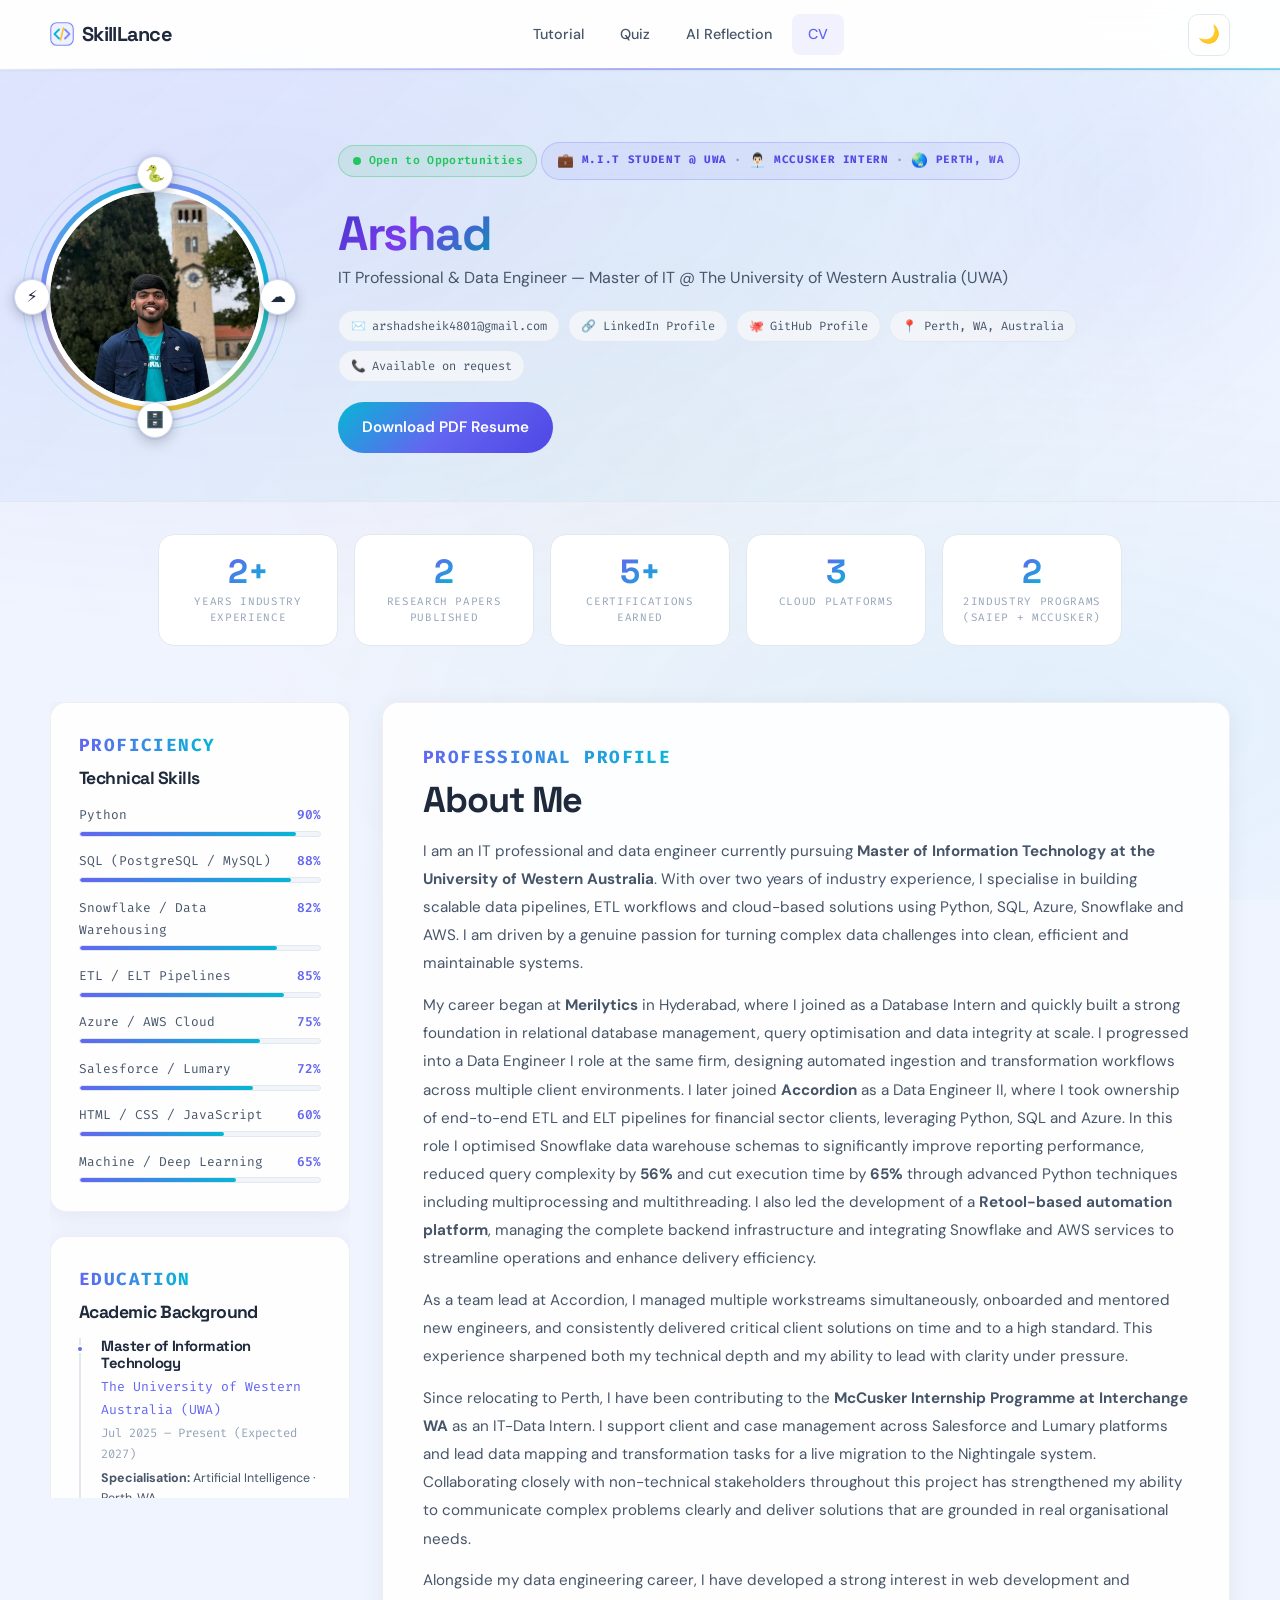
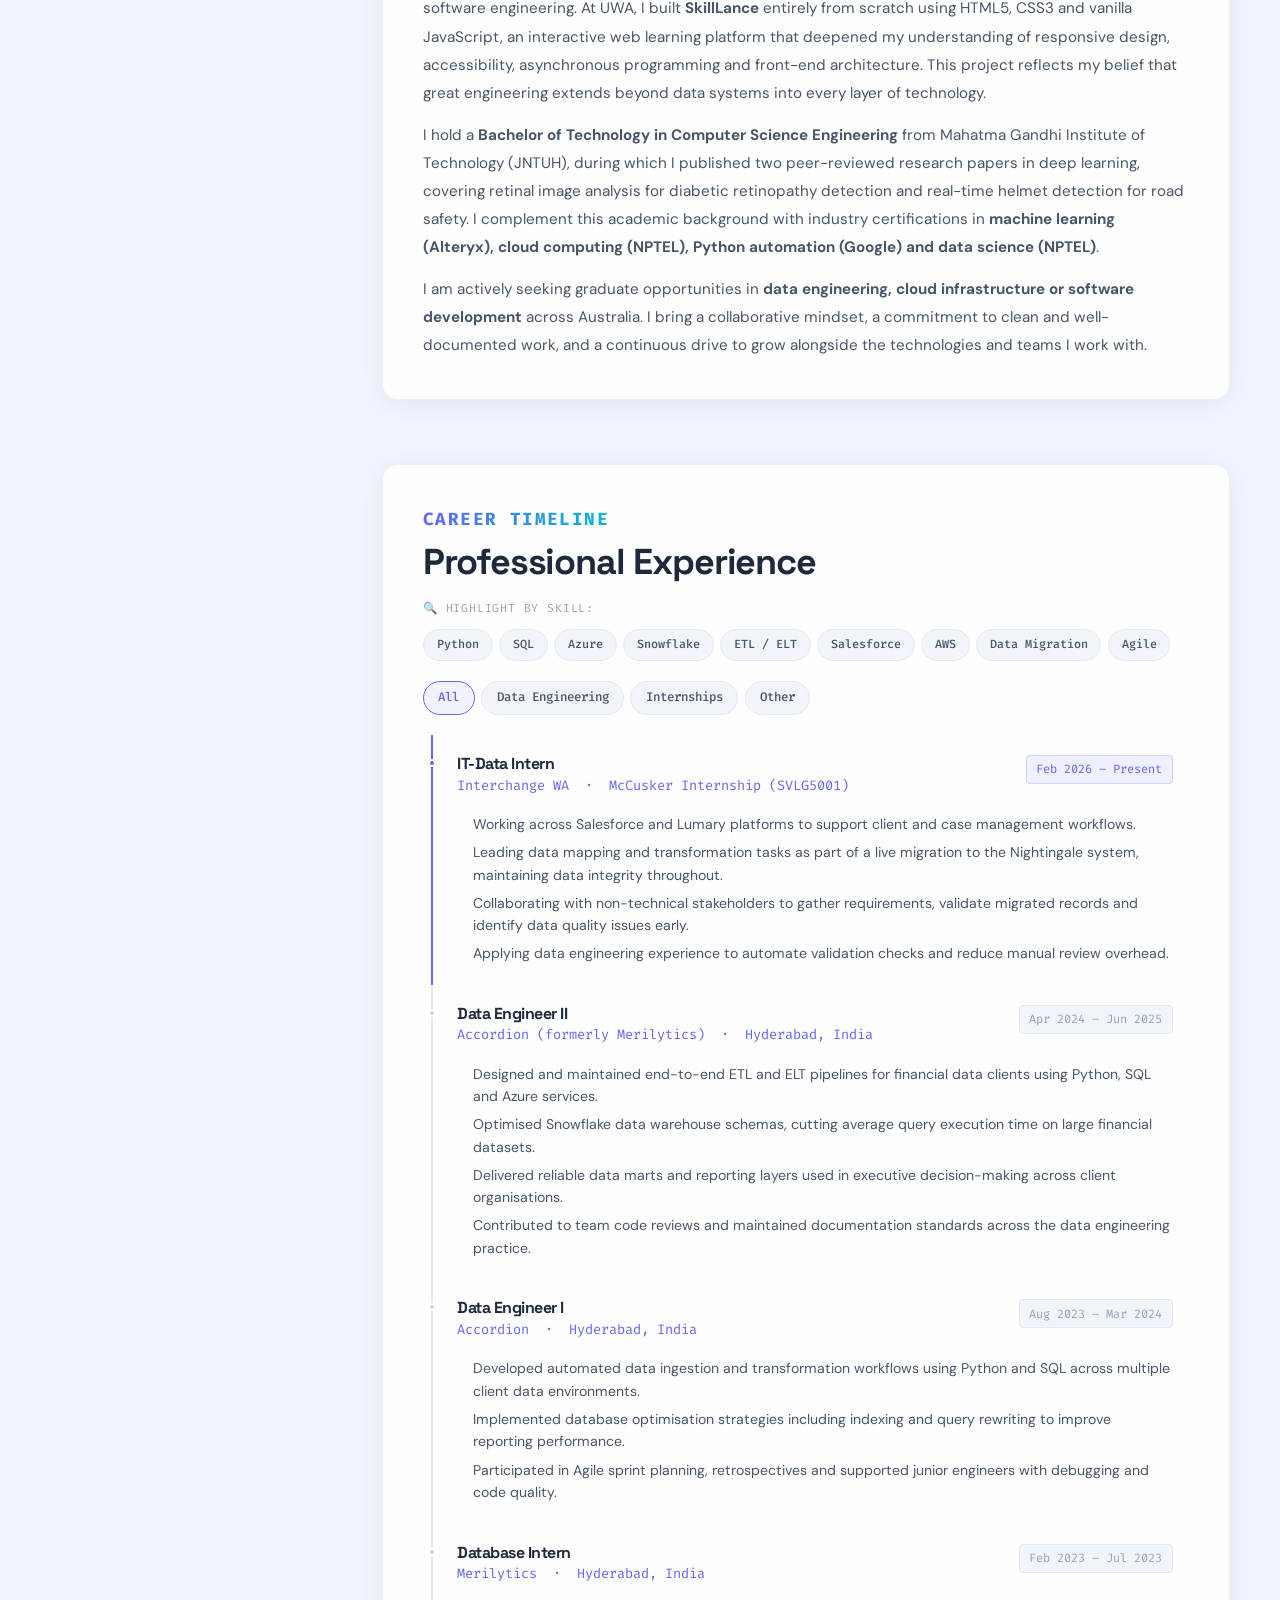
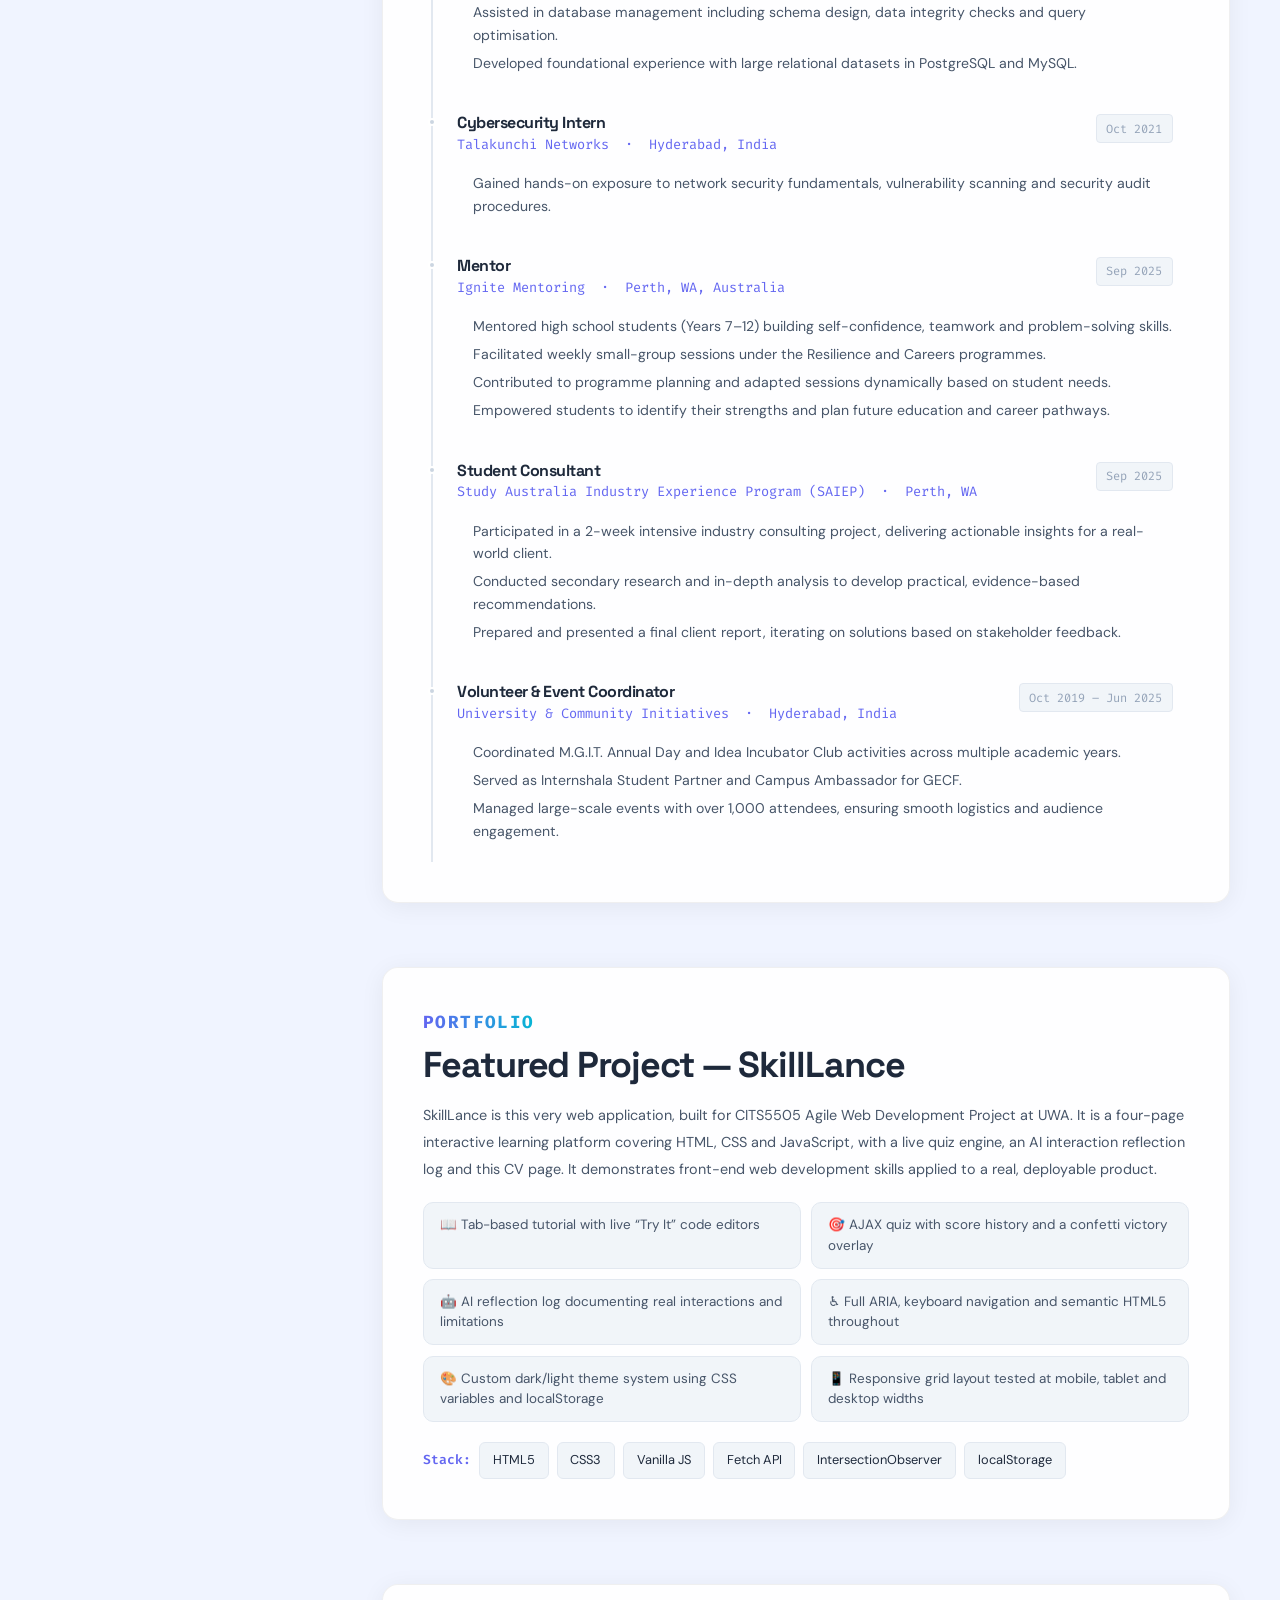
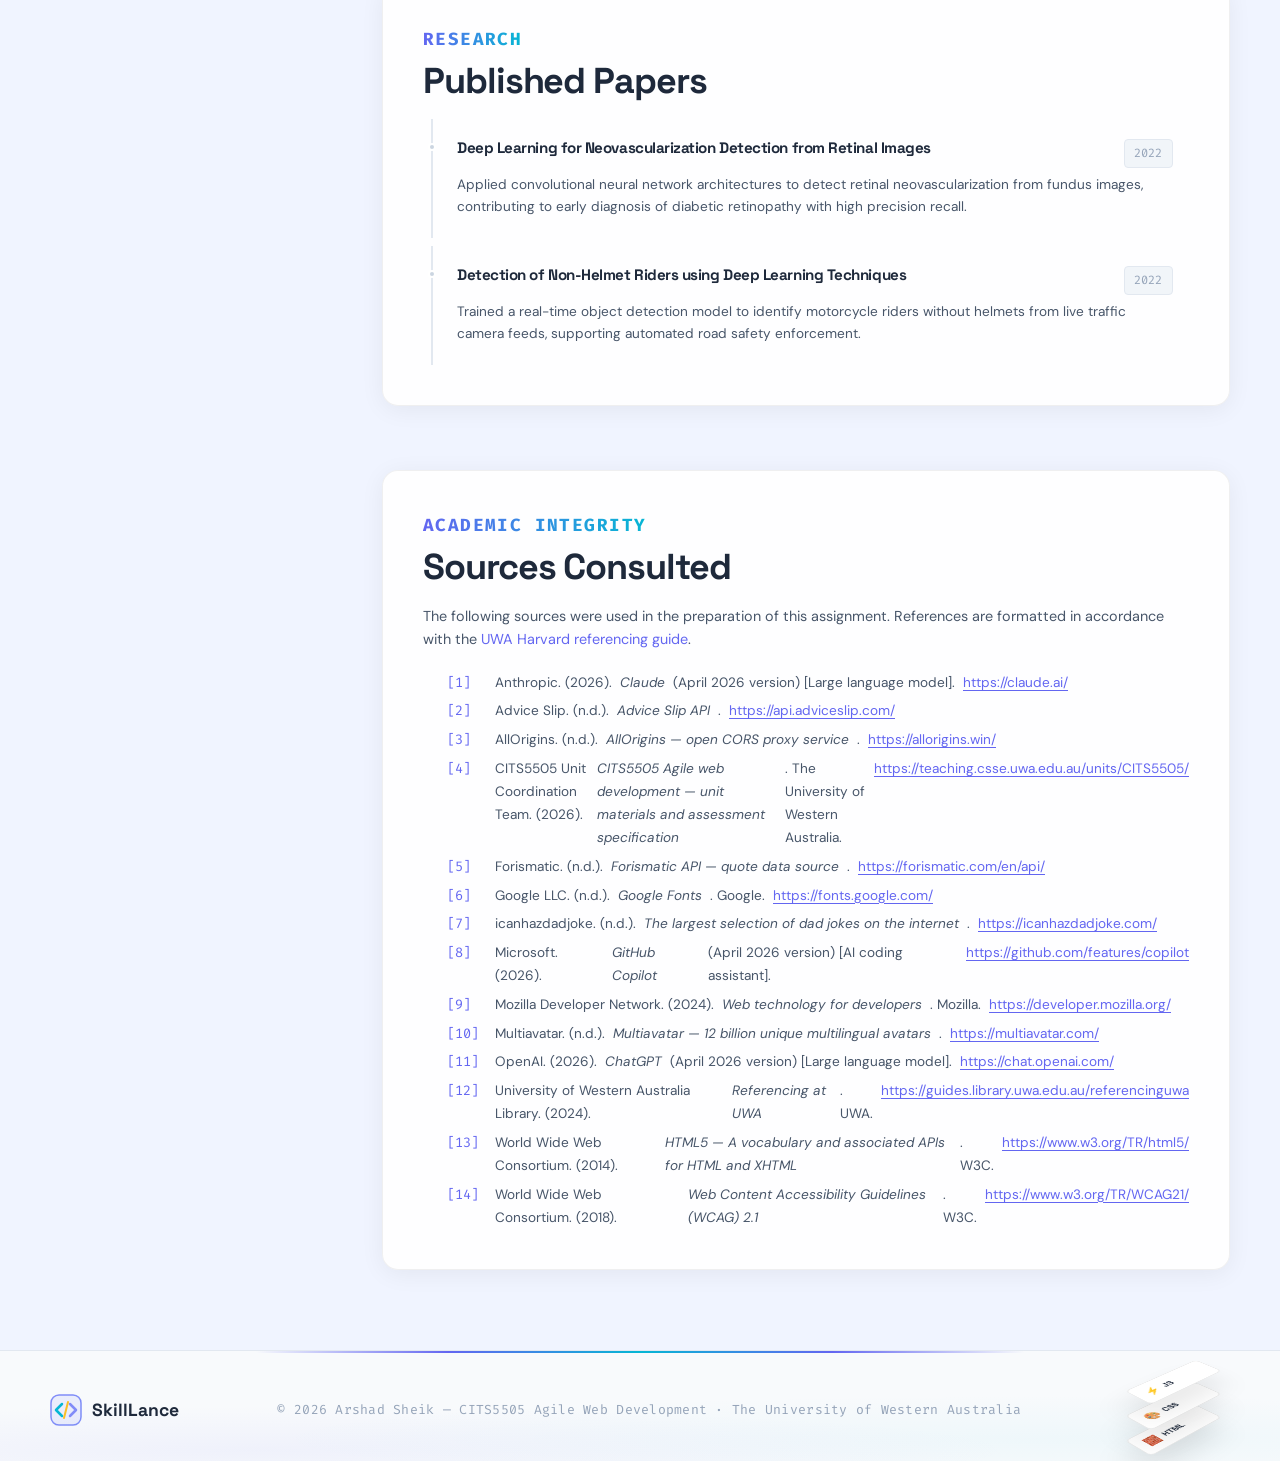
==== commit 8bcdbacf: "feat/updated the complete website and handled all functionality and checks as per project brief" ====
--- a/cv.html
+++ b/cv.html
@@ -1,39 +1,108 @@
 <!DOCTYPE html>
 <html lang="en" data-theme="dark">
-
 <head>
   <meta charset="UTF-8">
+<!--
+  ============================================================
+  SkillLance — cv.html
+  Personalised Curriculum Vitae Page
+  ============================================================
+  Author      : Arshad Sheik (Student ID: 25101735)
+  Unit        : CITS5505 Agile Web Development, Sem 1 2026
+  Institution : The University of Western Australia (UWA)
+  Description : Interactive CV/portfolio page presenting Arshad Sheik
+                as a candidate to potential employers. Features include:
+                  • Animated hero banner with tilt-effect profile photo,
+                    orbital tech badge icons, and typewriter name reveal
+                  • Animated stats counter row (years experience, papers, etc.)
+                  • Two-column layout: sticky sidebar + scrollable main content
+                  • Animated skill-proficiency bar charts (CSS transitions,
+                    triggered by IntersectionObserver in main.js)
+                  • Experience timeline with tech-skill tag filter and
+                    tab-based category filter (All / Data Eng / Internships)
+                  • Featured project card (SkillLance)
+                  • Research publications list
+                  • Floating action buttons: Download PDF and Back to Top
+                  • Compulsory references section (UWA Harvard format)
+                  • Scroll progress indicator bar at top of viewport
+                  • Personal contact details use appropriate placeholders
+                    for phone number (per rubric requirement)
+  Dependencies: assets/style.css, assets/main.js,
+                assets/images/Profile.jpeg,
+                assets/docs/Arshad-Sheik-Resume.pdf,
+                Google Fonts (CDN)
+  ============================================================
+-->
   <meta name="viewport" content="width=device-width, initial-scale=1.0">
   <meta name="description"
     content="Arshad Sheik — IT professional, data engineer and MIT student at UWA. Curriculum Vitae for potential employers.">
+  <!-- Emoji favicon: laptop developer icon -->
   <link rel="icon" href="data:image/svg+xml,%3Csvg%20xmlns%3D%27http%3A%2F%2Fwww.w3.org%2F2000%2Fsvg%27%20viewBox%3D%270%200%20100%20100%27%3E%3Ctext%20y%3D%27.9em%27%20font-size%3D%2790%27%3E%F0%9F%91%A8%F0%9F%8F%BB%E2%80%8D%F0%9F%92%BB%3C%2Ftext%3E%3C%2Fsvg%3E">
   <title>Arshad Sheik - CV</title>
+
+  <!-- ── Google Fonts ─────────────────────────────────────────────────────
+       Preconnect hints establish early TCP connections for faster loading.
+  ──────────────────────────────────────────────────────────────────── -->
   <link rel="preconnect" href="https://fonts.googleapis.com">
   <link rel="preconnect" href="https://fonts.gstatic.com" crossorigin>
+
+  <!-- Primary typefaces: Syne (headings), DM Sans (body), Fira Code (code) -->
   <link
     href="https://fonts.googleapis.com/css2?family=Syne:wght@500;600;700;800&family=DM+Sans:ital,opsz,wght@0,9..40,400;0,9..40,500;0,9..40,600;1,9..40,400&family=Fira+Code:wght@400;500&display=swap"
     rel="stylesheet">
+
+  <!-- Secondary typeface: Space Grotesk (stats numbers and display text) -->
   <link
     href="https://fonts.googleapis.com/css2?family=Space+Grotesk:wght@400;500;700&display=swap"
     rel="stylesheet">
+
+  <!-- Shared stylesheet for the entire SkillLance application -->
   <link rel="stylesheet" href="./assets/style.css">
+
+  <!-- Main JS: defer ensures HTML is fully parsed before execution.
+       Handles: tilt effect, stats counter, skill bar animations,
+       experience tab filter, tech tag highlighting, scroll progress
+       bar, FAB visibility, and back-to-top button. -->
   <script defer src="./assets/main.js"></script>
 </head>
 
+<!-- data-page="cv" allows main.js and style.css to apply CV-specific
+     behaviour (e.g. initialising the tilt effect only on this page). -->
 <body data-page="cv">
-  <!-- Scroll progress indicator -->
+
+  <!-- ── Scroll Progress Bar ──────────────────────────────────────────────
+       A thin horizontal bar at the top of the viewport.
+       Width is updated by main.js on scroll events to reflect the
+       percentage of the page the user has scrolled through.
+       aria-hidden: decorative/supplemental — not meaningful to AT users.
+  ──────────────────────────────────────────────────────────────────── -->
   <div class="cv-scroll-progress" id="cv-scroll-progress" aria-hidden="true"></div>
+
+  <!-- ── Accessibility: Skip link ────────────────────────────────────────
+       Allows keyboard and screen-reader users to jump past navigation.
+  ──────────────────────────────────────────────────────────────────── -->
   <a class="skip-link" href="#main-content">Skip to content</a>
 
-  <!-- ── Navigation ─────────────────────────────────────────────────────── -->
+  <!-- ── Site-wide Navigation ────────────────────────────────────────────
+       Shared across all four pages. Contains:
+         • Brand logo (SVG, links back to tutorial.html)
+         • Page links with .active class on current page (CV)
+         • Dark/light theme toggle button
+         • Hamburger toggle for mobile responsive menu
+  ──────────────────────────────────────────────────────────────────── -->
   <nav class="site-nav">
     <div class="container nav-inner">
+
+      <!-- Brand logo: inline SVG with gradient angle-brackets and slash -->
       <a href="./tutorial.html" class="nav-logo">
         <svg class="logo-icon-nav" width="24" height="24" viewBox="0 0 32 32" fill="none">
           <rect x="1" y="1" width="30" height="30" rx="8" fill="url(#lbg)" opacity="0.12" />
           <rect x="1" y="1" width="30" height="30" rx="8" stroke="url(#lbg)" stroke-width="1.5" />
+          <!-- Left angle bracket ( < ) -->
           <path d="M12 10L6 16L12 22" stroke="#06b6d4" stroke-width="2.5" stroke-linecap="round" stroke-linejoin="round" />
+          <!-- Right angle bracket ( > ) -->
           <path d="M20 10L26 16L20 22" stroke="#818cf8" stroke-width="2.5" stroke-linecap="round" stroke-linejoin="round" />
+          <!-- Forward slash ( / ) -->
           <path d="M18 8L14 24" stroke="#fbbf24" stroke-width="2" stroke-linecap="round" />
           <defs>
             <linearGradient id="lbg" x1="0" y1="0" x2="32" y2="32">
@@ -43,15 +112,19 @@
         </svg>
         SkillLance
       </a>
+
+      <!-- Primary navigation links; .active marks the current page (CV) -->
       <div class="nav-links">
-
         <a href="./tutorial.html">Tutorial</a>
         <a href="./quiz.html">Quiz</a>
         <a href="./reflection.html">AI Reflection</a>
         <a href="./cv.html" class="active">CV</a>
       </div>
+
       <div class="nav-actions">
+        <!-- Theme toggle; icon and aria-label managed by main.js -->
         <button type="button" class="theme-btn" data-theme-toggle aria-label="Toggle theme">🌙</button>
+        <!-- Hamburger: three <span> bars styled to lines via CSS -->
         <button type="button" class="nav-toggle" aria-label="Toggle menu" aria-expanded="false">
           <span></span><span></span><span></span>
         </button>
@@ -59,40 +132,59 @@
     </div>
   </nav>
 
+  <!-- ── Main Content ─────────────────────────────────────────────────── -->
   <main id="main-content">
 
-    <!-- ── Hero Banner ────────────────────────────────────────────────────── -->
+    <!-- ══ HERO BANNER ═══════════════════════════════════════════════════
+         Full-width header presenting the candidate at a glance.
+         Layout: profile photo (left) + name/title/contact links (right).
+         JavaScript in main.js initialises:
+           • 3D tilt effect on #cv-photo-tilt (mousemove listener)
+           • Typewriter animation on #cv-typewriter
+    ════════════════════════════════════════════════════════════════════ -->
     <header class="cv-hero-banner" role="banner">
       <div class="container">
         <div class="cv-hero-inner">
 
-          <!-- Profile Photo with animated ring & orbital tech badges -->
+          <!-- Profile photo with decorative rings and orbital tech icons -->
           <figure class="cv-hero-photo-wrap" aria-label="Profile photo of Arshad Sheik">
-            <!-- Rotating conic-gradient ring -->
+
+            <!-- Rotating conic-gradient ring (CSS animation only) -->
             <div class="cv-photo-ring" aria-hidden="true"></div>
-            <!-- Pulsing glow rings -->
+
+            <!-- Pulsing concentric glow rings (CSS animation only) -->
             <div class="cv-photo-pulse" aria-hidden="true"></div>
-            <!-- Floating orbital tech icons -->
+
+            <!-- Orbital floating emoji icons representing key tech skills.
+                 Positioned absolutely around the photo via CSS transforms.
+                 aria-hidden: decorative — screen readers skip these. -->
             <div class="cv-photo-orbs" aria-hidden="true">
               <span class="cv-orb cv-orb-1" title="Python">🐍</span>
               <span class="cv-orb cv-orb-2" title="Cloud">☁️</span>
               <span class="cv-orb cv-orb-3" title="Data">🗄️</span>
               <span class="cv-orb cv-orb-4" title="JavaScript">⚡</span>
             </div>
-            <!-- Tiltable photo with sheen overlay -->
+
+            <!-- Tiltable photo container: main.js attaches a mousemove
+                 listener to this element to produce a 3D tilt effect.
+                 The sheen overlay creates a moving highlight on tilt. -->
             <div class="cv-photo-tilt" id="cv-photo-tilt">
               <img src="./assets/images/Profile.jpeg" alt="Arshad Sheik — IT Professional & Data Engineer" class="cv-photo-img">
+              <!-- Sheen: CSS pseudo-element-like highlight that tracks tilt -->
               <div class="cv-photo-sheen" aria-hidden="true"></div>
             </div>
           </figure>
 
-          <!-- Name, title, contacts -->
+          <!-- Candidate name, title, and contact row -->
           <div class="cv-hero-text">
-            <!-- Open-to-work status badge -->
+
+            <!-- Open-to-work status badge with animated green dot -->
             <div class="cv-available-badge" role="status" aria-label="Currently open to work">
               <span class="cv-available-dot" aria-hidden="true"></span>
               Open to Opportunities
             </div>
+
+            <!-- Animated pill: role, programme, and location tags -->
             <div class="eyebrow-pill-3d">
               <span class="pill-icon-3d">💼</span>
               <span class="pill-word" style="--i:0">M.I.T Student @ UWA</span>
@@ -104,25 +196,37 @@
               <span class="pill-word" style="--i:2">Perth, WA</span>
               <span class="pill-shimmer" aria-hidden="true"></span>
             </div><br>
+
+            <!-- Name: typewriter animation triggered by main.js on load -->
             <h1 class="cv-hero-name" id="cv-typewriter" aria-label="Arshad Sheik">Arshad Sheik</h1>
             <p class="cv-hero-title">
               IT Professional &amp; Data Engineer &mdash; Master of IT @ The University of Western Australia (UWA)
             </p>
+
+            <!-- Contact links row: email, LinkedIn, GitHub, location, phone.
+                 PLACEHOLDER NOTE: Phone number is shown as a placeholder
+                 pattern. For live/public deployment, replace with
+                 [Available on request] to protect personal information. -->
             <nav class="cv-contact-row" aria-label="Contact links">
+              <!-- Email: obfuscated by Cloudflare anti-scraping script -->
               <a href="mailto:arshadsheik4801@gmail.com" class="cv-contact-chip">
                 <span aria-hidden="true">✉️</span> arshadsheik4801@gmail.com
               </a>
+              <!-- External links: open in new tab, noopener for security -->
               <a href="https://linkedin.com/in/arshad-sheik" target="_blank" rel="noopener noreferrer" class="cv-contact-chip">
                 <span aria-hidden="true">🔗</span> LinkedIn Profile
               </a>
               <a href="https://github.com/ArshadSheik" target="_blank" rel="noopener noreferrer" class="cv-contact-chip">
                 <span aria-hidden="true">🐙</span> GitHub Profile
               </a>
+              <!-- Static location chip -->
               <span class="cv-contact-chip"><span aria-hidden="true">📍</span> Perth, WA, Australia</span>
-              <span class="cv-contact-chip"><span aria-hidden="true">📞</span> +61 0404529517</span>
+              <!-- Phone placeholder — replace with [Available on request]
+                   before submitting to a public-facing site -->
+              <span class="cv-contact-chip"><span aria-hidden="true">📞</span> Available on request</span>
             </nav>
 
-            <!-- Download button -->
+            <!-- PDF resume download button -->
             <div style="margin-top:1.25rem;">
               <a href="./assets/docs/Arshad-Sheik-Resume.pdf" download class="btn btn-primary" id="cv-download-btn">
                 Download PDF Resume
@@ -133,8 +237,14 @@
       </div>
     </header>
 
-    <!-- ── Animated Stats Row ───────────────────────────────────────────────── -->
+    <!-- ══ ANIMATED STATS ROW ════════════════════════════════════════════
+         Five at-a-glance career metric cards. Each card contains a
+         <span> with data-target and optional data-suffix attributes.
+         main.js reads these and runs a count-up animation from 0 to the
+         target value when the row enters the viewport via IntersectionObserver.
+    ════════════════════════════════════════════════════════════════════ -->
     <section class="cv-stats-row container" aria-label="Career highlights at a glance">
+      <!-- data-target: number to count up to; data-suffix: appended text (e.g. "+") -->
       <div class="cv-stat-card">
         <span class="cv-stat-num" data-target="2" data-suffix="+">0+</span>
         <span class="cv-stat-label">Years Industry Experience</span>
@@ -152,22 +262,36 @@
         <span class="cv-stat-label">Cloud Platforms</span>
       </div>
       <div class="cv-stat-card">
-        <span class="cv-stat-num" data-target="56" data-suffix="%">0%</span>
-        <span class="cv-stat-label">Query Complexity Reduced</span>
+        <span class="cv-stat-num" data-target="2">0</span>
+        <span class="cv-stat-label">2Industry Programs (SAIEP + McCusker)</span>
       </div>
     </section>
 
-    <!-- ── Main Two-Column Layout ──────────────────────────────────────────── -->
+    <!-- ══ MAIN TWO-COLUMN LAYOUT ════════════════════════════════════════
+         CSS Grid: sidebar (left, sticky) + main content (right, scrollable).
+         Collapses to single column on mobile via media query in style.css.
+    ════════════════════════════════════════════════════════════════════ -->
     <div class="container cv-layout" style="padding-top:2.5rem; padding-bottom:5rem;">
 
-      <!-- ══ LEFT SIDEBAR ═══════════════════════════════════════════════════ -->
+      <!-- ══ LEFT SIDEBAR ═══════════════════════════════════════════════
+           Sticky sidebar containing: skill bars, education, certifications,
+           achievements, hobbies, and languages. Scrolls independently
+           of the main content column. Max-height and overflow managed
+           via style.css (.cv-sidebar).
+      ══════════════════════════════════════════════════════════════════ -->
       <aside class="cv-sidebar" aria-label="CV sidebar">
 
-        <!-- Animated Skill Bars -->
+        <!-- Animated Skill Proficiency Bars ──────────────────────────────
+             Each .cv-bar-fill has a -pct CSS custom property set inline.
+             main.js uses IntersectionObserver to trigger a CSS transition
+             that animates the bar width from 0 to -pct when the sidebar
+             enters the viewport. data-pct is read by JS as the target width.
+        ──────────────────────────────────────────────────────────────── -->
         <section class="glass-card cv-sidebar-card" aria-labelledby="skills-bar-heading">
           <p class="eyebrow" id="skills-bar-heading">Proficiency</p>
           <h2 style="font-size:1.1rem; margin-bottom:1rem;">Technical Skills</h2>
           <div class="cv-skill-bars" id="cv-skill-bars">
+            <!-- Each row: label + percentage text + animated fill bar -->
             <div class="cv-bar-row">
               <div class="cv-bar-label"><span>Python</span><span class="cv-bar-pct">90%</span></div>
               <div class="cv-bar-track"><div class="cv-bar-fill" data-pct="90" style="--pct:90%"></div></div>
@@ -203,32 +327,24 @@
           </div>
         </section>
 
-        <!-- AJAX Motivation Card (moved to sidebar) -->
-        <section class="glass-card cv-sidebar-card" aria-labelledby="ajax-heading" style="margin-top:1.5rem;">
-          <p class="eyebrow" id="ajax-heading">Live AJAX</p>
-          <h2 style="font-size:1.1rem; margin-bottom:0.5rem;">Daily Motivation</h2>
-          <p class="card-desc" style="font-size:0.82rem; margin-bottom:1rem;">
-            Fetches a quote live from a public API using the Fetch API &mdash; a real AJAX request to demonstrate JavaScript networking.
-          </p>
-          <button type="button" class="btn btn-primary" id="load-quote" style="width:100%;">
-            Fetch Quote
-          </button>
-          <div id="quote-output" class="quote-output" role="status" aria-live="polite" style="margin-top:0.75rem;"></div>
-        </section>
-
-        <!-- Education -->
+        <!-- Education ──────────────────────────────────────────────────────
+             Two entries: current Master of IT (UWA) and B.Tech (MGIT/JNTUH).
+             Uses .timeline-item / .tl-dot CSS for a vertical timeline style.
+        ──────────────────────────────────────────────────────────────── -->
         <section class="glass-card cv-sidebar-card" aria-labelledby="edu-heading" style="margin-top:1.5rem;">
           <p class="eyebrow" id="edu-heading">Education</p>
           <h2 style="font-size:1.1rem; margin-bottom:1rem;">Academic Background</h2>
 
+          <!-- Current degree -->
           <div class="timeline-item">
             <div class="tl-dot"></div>
             <h3 style="font-size:0.92rem; margin:0 0 0.25rem;">Master of Information Technology</h3>
-            <p class="tl-org">University of Western Australia</p>
-            <p class="tl-date">2024 &ndash; Present (Expected 2025)</p>
-            <p class="card-desc" style="font-size:0.78rem; margin-top:0.3rem;">Perth, WA &middot; Web Technologies, Databases, Networks, IT Project Management</p>
-          </div>
-
+            <p class="tl-org">The University of Western Australia (UWA)</p>
+            <p class="tl-date">Jul 2025 &ndash; Present (Expected 2027)</p>
+            <p class="card-desc" style="font-size:0.78rem; margin-top:0.3rem;"><strong>Specialisation:</strong> Artificial Intelligence &middot; Perth, WA </p>
+          </div>
+
+          <!-- Previous degree -->
           <div class="timeline-item" style="margin-top:1.25rem;">
             <div class="tl-dot"></div>
             <h3 style="font-size:0.92rem; margin:0 0 0.25rem;">B.Tech &mdash; Computer Science Engineering</h3>
@@ -238,7 +354,7 @@
           </div>
         </section>
 
-        <!-- Certifications -->
+        <!-- Certifications ───────────────────────────────────────────────── -->
         <section class="glass-card cv-sidebar-card" aria-labelledby="certs-heading" style="margin-top:1.5rem;">
           <p class="eyebrow" id="certs-heading">Certifications</p>
           <h2 style="font-size:1.1rem; margin-bottom:0.75rem;">Credentials</h2>
@@ -251,7 +367,7 @@
           </ul>
         </section>
 
-        <!-- Achievements -->
+        <!-- Achievements ─────────────────────────────────────────────────── -->
         <section class="glass-card cv-sidebar-card" aria-labelledby="ach-heading" style="margin-top:1.5rem;">
           <p class="eyebrow" id="ach-heading">Recognition</p>
           <h2 style="font-size:1.1rem; margin-bottom:0.75rem;">Achievements</h2>
@@ -262,10 +378,11 @@
           </ul>
         </section>
 
-        <!-- Hobbies -->
+        <!-- Hobbies & Interests ──────────────────────────────────────────── -->
         <section class="glass-card cv-sidebar-card" aria-labelledby="hobbies-heading" style="margin-top:1.5rem;">
           <p class="eyebrow" id="hobbies-heading">Beyond Code</p>
           <h2 style="font-size:1.1rem; margin-bottom:0.75rem;">Interests &amp; Hobbies</h2>
+          <!-- Pill tags for visual variety -->
           <div class="skills-wrap">
             <span class="skill-pill">Cricket</span>
             <span class="skill-pill">Exploring Perth</span>
@@ -277,7 +394,7 @@
           </div>
         </section>
 
-        <!-- Languages -->
+        <!-- Languages ────────────────────────────────────────────────────── -->
         <section class="glass-card cv-sidebar-card" aria-labelledby="lang-heading" style="margin-top:1.5rem;">
           <p class="eyebrow" id="lang-heading">Languages</p>
           <h2 style="font-size:1.1rem; margin-bottom:0.75rem;">Communication</h2>
@@ -288,13 +405,16 @@
           </ul>
         </section>
 
-      </aside>
-      <!-- /sidebar -->
-
-      <!-- ══ RIGHT MAIN CONTENT ═════════════════════════════════════════════ -->
+      </aside><!-- /cv-sidebar -->
+
+      <!-- ══ RIGHT MAIN CONTENT ════════════════════════════════════════ -->
       <div class="cv-main-content" role="region" aria-label="CV main content">
 
-        <!-- About Me (now in main content) -->
+        <!-- About Me ───────────────────────────────────────────────────────
+             ~500-word professional biography as required by the rubric.
+             Covers: industry background, key roles, current programme,
+             SkillLance project, research papers, and career goals.
+        ──────────────────────────────────────────────────────────────── -->
         <section class="cv-section glass-card" aria-labelledby="about-heading">
           <p class="eyebrow" id="about-heading">Professional Profile</p>
           <h2>About Me</h2>
@@ -315,15 +435,27 @@
           </div>
         </section>
 
-        <!-- Experience with Tab Filter -->
+        <!-- Professional Experience ─────────────────────────────────────────
+             Interactive experience timeline with two filter mechanisms:
+               1. Tech skill tags (#cv-tech-tags): clicking a tag adds
+                  .cv-skill-highlight to matching experience bullet points
+                  (handled by main.js data-skill attribute matching).
+               2. Tab filter (.cv-tabs): clicking a tab shows/hides
+                  experience articles by their data-category attribute.
+                  Tabs follow WAI-ARIA tablist/tab/tabpanel pattern.
+             Each <article> has:
+               • data-category: used by tab filter (data/intern/other)
+               • aria-labelledby pointing to its <h3> for AT users
+        ──────────────────────────────────────────────────────────────── -->
         <section class="cv-section glass-card" aria-labelledby="exp-heading" style="margin-top:1.5rem;">
           <p class="eyebrow" id="exp-heading">Career Timeline</p>
           <h2>Professional Experience</h2>
 
-          <!-- Interactive tech skill tag filter -->
+          <!-- Tech skill tag filter: highlights matching bullet points -->
           <div class="cv-tech-filter" role="group" aria-label="Highlight experience by technology">
             <span class="cv-tech-filter-label">🔍 Highlight by skill:</span>
             <div class="cv-tech-tags" id="cv-tech-tags">
+              <!-- Each button's data-skill is matched against bullet text by main.js -->
               <button type="button" class="cv-tech-tag" data-skill="Python">Python</button>
               <button type="button" class="cv-tech-tag" data-skill="SQL">SQL</button>
               <button type="button" class="cv-tech-tag" data-skill="Azure">Azure</button>
@@ -336,24 +468,26 @@
             </div>
           </div>
 
-          <!-- Tab controls -->
+          <!-- Category tab filter: All / Data Engineering / Internships / Other -->
           <div class="cv-tabs" role="tablist" aria-label="Filter experience by type">
-            <button type="button" class="cv-tab active" role="tab" aria-selected="true" data-filter="all" id="tab-all" aria-controls="experience-timeline">All</button>
-            <button type="button" class="cv-tab" role="tab" aria-selected="false" data-filter="data" id="tab-data" aria-controls="experience-timeline">Data Engineering</button>
-            <button type="button" class="cv-tab" role="tab" aria-selected="false" data-filter="intern" id="tab-intern" aria-controls="experience-timeline">Internships</button>
-            <button type="button" class="cv-tab" role="tab" aria-selected="false" data-filter="other" id="tab-other" aria-controls="experience-timeline">Other</button>
-          </div>
-
+            <button type="button" class="cv-tab active" role="tab" aria-selected="true"  data-filter="all"    id="tab-all"    aria-controls="experience-timeline">All</button>
+            <button type="button" class="cv-tab"        role="tab" aria-selected="false" data-filter="data"   id="tab-data"   aria-controls="experience-timeline">Data Engineering</button>
+            <button type="button" class="cv-tab"        role="tab" aria-selected="false" data-filter="intern" id="tab-intern" aria-controls="experience-timeline">Internships</button>
+            <button type="button" class="cv-tab"        role="tab" aria-selected="false" data-filter="other"  id="tab-other"  aria-controls="experience-timeline">Other</button>
+          </div>
+
+          <!-- Experience articles: filtered by data-category via main.js -->
           <div class="experience-timeline" id="experience-timeline" role="tabpanel" tabindex="0" aria-labelledby="tab-all">
 
-            <article class="exp-item exp-current" data-category="intern"
-              aria-labelledby="exp1-title">
+            <!-- ── Current role: IT-Data Intern (McCusker / Interchange WA) -->
+            <article class="exp-item exp-current" data-category="intern" aria-labelledby="exp1-title">
               <div class="exp-header">
                 <div>
                   <h3 id="exp1-title">IT-Data Intern</h3>
+                  <!-- exp-badge-live applies an animated "live" indicator dot -->
                   <p class="exp-org">Interchange WA &nbsp;&middot;&nbsp; McCusker Internship (SVLG5001)</p>
                 </div>
-                <span class="exp-date exp-badge-live"><time datetime="2025">2025</time> &ndash; <time>Present</time></span>
+                <span class="exp-date exp-badge-live"><time datetime="2025-02">Feb 2026</time> &ndash; Present</span>
               </div>
               <ul class="exp-bullets">
                 <li>Working across Salesforce and Lumary platforms to support client and case management workflows.</li>
@@ -363,13 +497,14 @@
               </ul>
             </article>
 
+            <!-- ── Data Engineer II (Accordion, formerly Merilytics) -->
             <article class="exp-item" data-category="data" aria-labelledby="exp2-title">
               <div class="exp-header">
                 <div>
                   <h3 id="exp2-title">Data Engineer II</h3>
-                  <p class="exp-org">Accordion &nbsp;&middot;&nbsp; Hyderabad, India</p>
+                  <p class="exp-org">Accordion (formerly Merilytics) &nbsp;&middot;&nbsp; Hyderabad, India</p>
                 </div>
-                <span class="exp-date"><time datetime="2023-02">Feb 2023</time> &ndash; <time datetime="2023-12">Dec 2023</time></span>
+                <span class="exp-date"><time datetime="2024-04">Apr 2024</time> &ndash; <time datetime="2025-06">Jun 2025</time></span>
               </div>
               <ul class="exp-bullets">
                 <li>Designed and maintained end-to-end ETL and ELT pipelines for financial data clients using Python, SQL and Azure services.</li>
@@ -379,13 +514,14 @@
               </ul>
             </article>
 
+            <!-- ── Data Engineer I (Accordion) -->
             <article class="exp-item" data-category="data" aria-labelledby="exp3-title">
               <div class="exp-header">
                 <div>
                   <h3 id="exp3-title">Data Engineer I</h3>
-                  <p class="exp-org">Merilytics &nbsp;&middot;&nbsp; Hyderabad, India</p>
+                  <p class="exp-org">Accordion &nbsp;&middot;&nbsp; Hyderabad, India</p>
                 </div>
-                <span class="exp-date"><time datetime="2022-08">Aug 2022</time> &ndash; <time datetime="2023-01">Jan 2023</time></span>
+                <span class="exp-date"><time datetime="2023-08">Aug 2023</time> &ndash; <time datetime="2024-03">Mar 2024</time></span>
               </div>
               <ul class="exp-bullets">
                 <li>Developed automated data ingestion and transformation workflows using Python and SQL across multiple client data environments.</li>
@@ -394,13 +530,14 @@
               </ul>
             </article>
 
+            <!-- ── Database Intern (Merilytics) -->
             <article class="exp-item" data-category="intern" aria-labelledby="exp4-title">
               <div class="exp-header">
                 <div>
                   <h3 id="exp4-title">Database Intern</h3>
                   <p class="exp-org">Merilytics &nbsp;&middot;&nbsp; Hyderabad, India</p>
                 </div>
-                <span class="exp-date"><time datetime="2022-01">Jan 2022</time> &ndash; <time datetime="2022-07">Jul 2022</time></span>
+                <span class="exp-date"><time datetime="2023-02">Feb 2023</time> &ndash; <time datetime="2023-07">Jul 2023</time></span>
               </div>
               <ul class="exp-bullets">
                 <li>Assisted in database management including schema design, data integrity checks and query optimisation.</li>
@@ -408,6 +545,7 @@
               </ul>
             </article>
 
+            <!-- ── Cybersecurity Intern (Talakunchi Networks) -->
             <article class="exp-item" data-category="other" aria-labelledby="exp5-title">
               <div class="exp-header">
                 <div>
@@ -421,10 +559,62 @@
               </ul>
             </article>
 
-          </div>
-        </section>
-
-        <!-- Featured Project: SkillLance -->
+            <!-- ── Mentor (Ignite Mentoring, Perth) -->
+            <article class="exp-item" data-category="other" aria-labelledby="exp6-title">
+              <div class="exp-header">
+                <div>
+                  <h3 id="exp6-title">Mentor</h3>
+                  <p class="exp-org">Ignite Mentoring &nbsp;&middot;&nbsp; Perth, WA, Australia</p>
+                </div>
+                <span class="exp-date"><time datetime="2025-09">Sep 2025</time></span>
+              </div>
+              <ul class="exp-bullets">
+                <li>Mentored high school students (Years 7–12) building self-confidence, teamwork and problem-solving skills.</li>
+                <li>Facilitated weekly small-group sessions under the Resilience and Careers programmes.</li>
+                <li>Contributed to programme planning and adapted sessions dynamically based on student needs.</li>
+                <li>Empowered students to identify their strengths and plan future education and career pathways.</li>
+              </ul>
+            </article>
+
+            <!-- ── Student Consultant (SAIEP, Perth) -->
+            <article class="exp-item" data-category="other" aria-labelledby="exp7-title">
+              <div class="exp-header">
+                <div>
+                  <h3 id="exp7-title">Student Consultant</h3>
+                  <p class="exp-org">Study Australia Industry Experience Program (SAIEP) &nbsp;&middot;&nbsp; Perth, WA</p>
+                </div>
+                <span class="exp-date"><time datetime="2025-09">Sep 2025</time></span>
+              </div>
+              <ul class="exp-bullets">
+                <li>Participated in a 2-week intensive industry consulting project, delivering actionable insights for a real-world client.</li>
+                <li>Conducted secondary research and in-depth analysis to develop practical, evidence-based recommendations.</li>
+                <li>Prepared and presented a final client report, iterating on solutions based on stakeholder feedback.</li>
+              </ul>
+            </article>
+
+            <!-- ── Volunteer & Event Coordinator (University initiatives) -->
+            <article class="exp-item" data-category="other" aria-labelledby="exp8-title">
+              <div class="exp-header">
+                <div>
+                  <h3 id="exp8-title">Volunteer &amp; Event Coordinator</h3>
+                  <p class="exp-org">University &amp; Community Initiatives &nbsp;&middot;&nbsp; Hyderabad, India</p>
+                </div>
+                <span class="exp-date"><time datetime="2019-10">Oct 2019</time> – <time datetime="2025-06">Jun 2025</time></span>
+              </div>
+              <ul class="exp-bullets">
+                <li>Coordinated M.G.I.T. Annual Day and Idea Incubator Club activities across multiple academic years.</li>
+                <li>Served as Internshala Student Partner and Campus Ambassador for GECF.</li>
+                <li>Managed large-scale events with over 1,000 attendees, ensuring smooth logistics and audience engagement.</li>
+              </ul>
+            </article>
+
+          </div><!-- /experience-timeline -->
+        </section>
+
+        <!-- Featured Project: SkillLance ────────────────────────────────────
+             Highlights the SkillLance application itself as portfolio evidence.
+             Shows a feature grid and the full technology stack as pill tags.
+        ──────────────────────────────────────────────────────────────── -->
         <section class="cv-section glass-card" aria-labelledby="proj-heading" style="margin-top:1.5rem;">
           <p class="eyebrow" id="proj-heading">Portfolio</p>
           <h2>Featured Project &mdash; SkillLance</h2>
@@ -434,6 +624,7 @@
             reflection log and this CV page. It demonstrates front-end web development skills applied to a real,
             deployable product.
           </p>
+          <!-- Feature grid: six key project highlights -->
           <div class="project-grid">
             <div class="feature-box">📖 Tab-based tutorial with live &ldquo;Try It&rdquo; code editors</div>
             <div class="feature-box">🎯 AJAX quiz with score history and a confetti victory overlay</div>
@@ -442,6 +633,7 @@
             <div class="feature-box">🎨 Custom dark/light theme system using CSS variables and localStorage</div>
             <div class="feature-box">📱 Responsive grid layout tested at mobile, tablet and desktop widths</div>
           </div>
+          <!-- Technology stack pill tags -->
           <div style="margin-top:1.25rem; display:flex; gap:0.5rem; flex-wrap:wrap; align-items:center;">
             <span class="card-tag" style="margin:0;">Stack:</span>
             <span class="skill-pill">HTML5</span>
@@ -453,11 +645,16 @@
           </div>
         </section>
 
-        <!-- Research Publications -->
+        <!-- Research Publications ────────────────────────────────────────────
+             Two peer-reviewed papers published during B.Tech (2022):
+               1. Deep learning for diabetic retinopathy detection
+               2. Helmet-detection for road safety enforcement
+        ──────────────────────────────────────────────────────────────── -->
         <section class="cv-section glass-card" aria-labelledby="pub-heading" style="margin-top:1.5rem;">
           <p class="eyebrow" id="pub-heading">Research</p>
           <h2>Published Papers</h2>
           <div class="experience-timeline" role="list">
+            <!-- Publication 1 -->
             <article class="exp-item" aria-labelledby="pub1-title">
               <div class="exp-header">
                 <h3 id="pub1-title" style="font-size:0.95rem;">Deep Learning for Neovascularization Detection from Retinal Images</h3>
@@ -468,6 +665,7 @@
                 contributing to early diagnosis of diabetic retinopathy with high precision recall.
               </p>
             </article>
+            <!-- Publication 2 -->
             <article class="exp-item" aria-labelledby="pub2-title" style="margin-top:0.5rem;">
               <div class="exp-header">
                 <h3 id="pub2-title" style="font-size:0.95rem;">Detection of Non-Helmet Riders using Deep Learning Techniques</h3>
@@ -481,7 +679,15 @@
           </div>
         </section>
 
-        <!-- References (compulsory per rubric) -->
+        <!-- References ───────────────────────────────────────────────────────
+             Compulsory section per the CITS5505 rubric.
+             All sources used in preparation of this assignment are listed
+             in UWA Harvard referencing format, as specified at:
+             https://guides.library.uwa.edu.au/referencinguwa
+             Includes: AI tools (Claude, ChatGPT, Copilot), public APIs used
+             (Advice Slip, icanhazdadjoke, Multiavatar, Forismatic, AllOrigins),
+             and technical/academic resources (MDN, W3C, Google Fonts, UWA).
+        ──────────────────────────────────────────────────────────────── -->
         <section id="references" class="cv-section glass-card" style="margin-top:1.5rem;" aria-labelledby="ref-heading">
           <p class="eyebrow" id="ref-heading">Academic Integrity</p>
           <h2>Sources Consulted</h2>
@@ -490,20 +696,19 @@
             accordance with the <a href="https://guides.library.uwa.edu.au/referencinguwa" target="_blank"
             rel="noopener" style="color:var(--accent);">UWA Harvard referencing guide</a>.
           </p>
+          <!-- Ordered list: Harvard format, alphabetical by author/title -->
           <ol class="references-list">
             <li>Anthropic. (2026). <em>Claude</em> (April 2026 version) [Large language model]. <a href="https://claude.ai/" target="_blank" rel="noopener">https://claude.ai/</a></li>
             <li>Advice Slip. (n.d.). <em>Advice Slip API</em>. <a href="https://api.adviceslip.com/" target="_blank" rel="noopener">https://api.adviceslip.com/</a></li>
             <li>AllOrigins. (n.d.). <em>AllOrigins — open CORS proxy service</em>. <a href="https://allorigins.win/" target="_blank" rel="noopener">https://allorigins.win/</a></li>
             <li>CITS5505 Unit Coordination Team. (2026). <em>CITS5505 Agile web development — unit materials and assessment specification</em>. The University of Western Australia. <a href="https://teaching.csse.uwa.edu.au/units/CITS5505/" target="_blank" rel="noopener">https://teaching.csse.uwa.edu.au/units/CITS5505/</a></li>
-            <li>Forismatic. (n.d.). <em>Forismatic API — inspirational quote service</em>. <a href="https://forismatic.com/en/api/" target="_blank" rel="noopener">https://forismatic.com/en/api/</a></li>
+            <li>Forismatic. (n.d.). <em>Forismatic API — quote data source</em>. <a href="https://forismatic.com/en/api/" target="_blank" rel="noopener">https://forismatic.com/en/api/</a></li>
             <li>Google LLC. (n.d.). <em>Google Fonts</em>. Google. <a href="https://fonts.google.com/" target="_blank" rel="noopener">https://fonts.google.com/</a></li>
             <li>icanhazdadjoke. (n.d.). <em>The largest selection of dad jokes on the internet</em>. <a href="https://icanhazdadjoke.com/" target="_blank" rel="noopener">https://icanhazdadjoke.com/</a></li>
-            <li>Lorem Picsum. (n.d.). <em>Lorem Picsum — the Lorem Ipsum for photos</em>. <a href="https://picsum.photos/" target="_blank" rel="noopener">https://picsum.photos/</a></li>
             <li>Microsoft. (2026). <em>GitHub Copilot</em> (April 2026 version) [AI coding assistant]. <a href="https://github.com/features/copilot" target="_blank" rel="noopener">https://github.com/features/copilot</a></li>
             <li>Mozilla Developer Network. (2024). <em>Web technology for developers</em>. Mozilla. <a href="https://developer.mozilla.org/" target="_blank" rel="noopener">https://developer.mozilla.org/</a></li>
             <li>Multiavatar. (n.d.). <em>Multiavatar — 12 billion unique multilingual avatars</em>. <a href="https://multiavatar.com/" target="_blank" rel="noopener">https://multiavatar.com/</a></li>
             <li>OpenAI. (2026). <em>ChatGPT</em> (April 2026 version) [Large language model]. <a href="https://chat.openai.com/" target="_blank" rel="noopener">https://chat.openai.com/</a></li>
-            <li>Quotable. (n.d.). <em>Quotable — open-source quotations API</em>. <a href="https://api.quotable.io/" target="_blank" rel="noopener">https://api.quotable.io/</a></li>
             <li>University of Western Australia Library. (2024). <em>Referencing at UWA</em>. UWA. <a href="https://guides.library.uwa.edu.au/referencinguwa" target="_blank" rel="noopener">https://guides.library.uwa.edu.au/referencinguwa</a></li>
             <li>World Wide Web Consortium. (2014). <em>HTML5 — A vocabulary and associated APIs for HTML and XHTML</em>. W3C. <a href="https://www.w3.org/TR/html5/" target="_blank" rel="noopener">https://www.w3.org/TR/html5/</a></li>
             <li>World Wide Web Consortium. (2018). <em>Web Content Accessibility Guidelines (WCAG) 2.1</em>. W3C. <a href="https://www.w3.org/TR/WCAG21/" target="_blank" rel="noopener">https://www.w3.org/TR/WCAG21/</a></li>
@@ -514,13 +719,18 @@
     </div><!-- /cv-layout -->
   </main>
 
-  <!-- ── Footer ──────────────────────────────────────────────────────────── -->
+  <!-- ── Site-wide Footer ─────────────────────────────────────────────────
+       CV page footer uses "Arshad Sheik" in copyright notice (other pages
+       use "SkillLance"). Contains brand logo, copyright, and decorative
+       3D stacked layer graphic.
+  ──────────────────────────────────────────────────────────────────────── -->
   <footer class="site-footer">
     <div class="footer-glow"></div>
     <div class="footer-wave-bg" aria-hidden="true"></div>
     <div class="container footer-inner">
       <div class="footer-brand">
         <a href="./tutorial.html" class="footer-logo">
+          <!-- Footer SVG uses gradient ID 'flbg' (unique per page to avoid conflicts) -->
           <svg class="logo-icon" width="32" height="32" viewBox="0 0 32 32" fill="none">
             <rect x="1" y="1" width="30" height="30" rx="8" fill="url(#flbg)" opacity="0.12" />
             <rect x="1" y="1" width="30" height="30" rx="8" stroke="url(#flbg)" stroke-width="1.5" />
@@ -539,6 +749,7 @@
       <div class="footer-copy">
         <p>&copy; 2026 Arshad Sheik &mdash; CITS5505 Agile Web Development &middot; The University of Western Australia</p>
       </div>
+      <!-- Decorative 3D stacked layer graphic (aria-hidden: visual only) -->
       <div class="footer-stack-mini" aria-hidden="true">
         <div class="stack-3d stack-footer">
           <div class="stack-layer layer-js"><span class="layer-icon">⚡</span> JS</div>
@@ -548,10 +759,20 @@
       </div>
     </div>
   </footer>
-  <!-- Floating action buttons -->
-  <div class="cv-fab-group" id="cv-fab-group" aria-label="Quick actions">
+
+  <!-- ── Floating Action Buttons ──────────────────────────────────────────
+       Two persistent FABs that appear after the user scrolls down:
+         1. Download Resume (PDF) — links to assets/docs/Arshad-Sheik-Resume.pdf
+         2. Back to Top — smooth-scrolls to page top via main.js
+       Visibility is controlled by main.js: FABs become visible after
+       scrolling past a threshold and hidden when near the top.
+       aria-label provides accessible names for each button.
+  ──────────────────────────────────────────────────────────────────────── -->
+  <div class="cv-fab-group" id="cv-fab-group" role="group" aria-label="Quick actions">
+    <!-- Download Resume FAB -->
     <a href="./assets/docs/Arshad-Sheik-Resume.pdf" download class="cv-fab cv-fab-download" id="cv-fab-download"
        aria-label="Download PDF Resume" title="Download Resume">
+      <!-- Download arrow icon (SVG) -->
       <svg width="20" height="20" viewBox="0 0 24 24" fill="none" stroke="currentColor" stroke-width="2.2" stroke-linecap="round" stroke-linejoin="round" aria-hidden="true">
         <path d="M21 15v4a2 2 0 0 1-2 2H5a2 2 0 0 1-2-2v-4"/>
         <polyline points="7 10 12 15 17 10"/>
@@ -559,8 +780,11 @@
       </svg>
       <span class="cv-fab-label">Download Resume</span>
     </a>
+
+    <!-- Back to Top FAB — main.js attaches a click listener to scroll to 0,0 -->
     <button type="button" class="cv-fab cv-fab-top" id="cv-fab-top"
             aria-label="Back to top" title="Back to top">
+      <!-- Upward chevron icon (SVG) -->
       <svg width="18" height="18" viewBox="0 0 24 24" fill="none" stroke="currentColor" stroke-width="2.5" stroke-linecap="round" stroke-linejoin="round" aria-hidden="true">
         <polyline points="18 15 12 9 6 15"/>
       </svg>
--- a/assets/style.css
+++ b/assets/style.css
@@ -1,41 +1,105 @@
 /* ═══════════════════════════════════════════════════════════════════════════
-   SKILLLANCE — Design System
-   Theme: Dark default with light toggle
-   Fonts: Syne (display) · DM Sans (body) · Fira Code (mono)
+   SkillLance — style.css
+   Global Design System & Component Stylesheet
+   ═══════════════════════════════════════════════════════════════════════════
+   Author      : Arshad Sheik (Student ID: 25101735)
+   Unit        : CITS5505 Agile Web Development, Sem 1 2026
+   Institution : The University of Western Australia (UWA)
+   Description : Single shared stylesheet for all four SkillLance pages
+                 (tutorial.html, quiz.html, reflection.html, cv.html).
+                 Organised into clearly labelled numbered sections:
+                   • §1  Design tokens — :root CSS custom properties for
+                         dark (default) and light themes via [data-theme]
+                   • §2  Reset & base — box-model reset, body, links, img
+                   • §3  Subtle background — fixed radial gradient overlay
+                   • §4  Accessibility — skip-link focus behaviour
+                   • §5  Layout utilities — .container, .section, .hero,
+                         .two-col, .card-grid, .section-intro
+                   • §6  Navigation — sticky glassmorphism nav, logo,
+                         hamburger toggle, animated underline glow
+                   • §7  Typography — heading scale, eyebrow pill, code,
+                         pre blocks
+                   • §8  Buttons — .btn-primary, .btn-secondary, .btn-lg
+                   • §9  Shared cards — .card, .glass-card, .callout-card
+                 ── TUTORIAL PAGE ──────────────────────────────────────────
+                   • Tutorial hero, IDE 3D animation, pill breadcrumb,
+                     learning path cards, TOC sidebar (drawer on mobile),
+                     try-it editors, box model interactive, CSS playground,
+                     JS counter, mirror demo, event logger, selector demo
+                 ── QUIZ PAGE ───────────────────────────────────────────────
+                   • Start screen, question cards, score ring SVG,
+                     result/reward panels, loading skeleton, attempt
+                     history list, victory overlay, confetti keyframes
+                 ── REFLECTION PAGE ─────────────────────────────────────────
+                   • Features grid 3D, prompt cards (fc-html/js/css/
+                     practice colour variants), reflection hero image
+                 ── CV PAGE ─────────────────────────────────────────────────
+                   • Hero banner (photo frame, rings, orbital orbs, sheen),
+                     hero text, contact chips, stats row, skill bar charts,
+                     experience timeline, tab filter, tech tag filter,
+                     two-column sticky sidebar layout, FABs, scroll
+                     progress bar, print styles
+                 ── SHARED ──────────────────────────────────────────────────
+                   • Scroll-reveal (.reveal / .visible), footer, responsive
+                     media queries covering 360 px – 1100 px breakpoints
+   Fonts       : Syne (headings) · DM Sans (body) · Fira Code (mono)
+                 Space Grotesk (display numbers) · IBM Plex Sans/Mono (UI)
+   Theme       : Dark by default; light mode via [data-theme="light"] on
+                 <html>; colour-scheme swap is persisted to localStorage
+                 by main.js and respects prefers-color-scheme on first visit
+   Pages       : tutorial.html · quiz.html · reflection.html · cv.html
 ═══════════════════════════════════════════════════════════════════════════ */
 
 /* ── 1. Design Tokens ──────────────────────────────────────────────────── */
 :root {
+  /* ── Background scale (darkest → lightest surface layer) */
   --bg: #0d0f17;
   --bg-alt: #141620;
   --surface: #181a24;
   --surface-2: #22253a;
   --surface-3: #2a2d45;
+
+  /* ── Border / divider lines */
   --border: #2c2f44;
   --border-2: #3d4160;
+
+  /* ── Text palette (primary → muted → subtle) */
   --text: #e8eaf6;
   --text-2: #9095b8;
   --text-3: #5c6190;
+
+  /* ── Brand accent — indigo/violet used for interactive elements */
   --accent: #818cf8;
   --accent-hover: #a5b4fc;
   --accent-bg: rgba(129, 140, 248, 0.12);
   --accent-txt: #a5b4fc;
+
+  /* ── Semantic colours — success, error, warning */
   --green: #22c55e;
   --green-bg: rgba(34, 197, 94, 0.12);
   --coral: #f87171;
   --coral-bg: rgba(248, 113, 113, 0.12);
   --amber: #fbbf24;
   --amber-bg: rgba(251, 191, 36, 0.12);
+
+  /* ── Code block surfaces */
   --code-bg: #0d0e1a;
   --code-text: #cdd6f4;
+
+  /* ── UI chrome — nav, footer */
   --nav-bg: rgba(13, 15, 23, 0.92);
   --footer-bg: #0a0c12;
+
+  /* ── Elevation & glassmorphism */
   --shadow: 0 4px 24px rgba(0, 0, 0, 0.3);
   --shadow-lg: 0 12px 48px rgba(0, 0, 0, 0.4);
   --glass: rgba(24, 26, 36, 0.75);
   --glass-border: rgba(255, 255, 255, 0.08);
 }
 
+/* Light theme overrides — all tokens redefined so the entire UI
+   flips without any selector specificity battles. Applied by
+   main.js toggling data-theme="light" on the <html> element.  */
 [data-theme="light"] {
   --bg: #f0f4ff;
   --bg-alt: #f8faff;
@@ -487,20 +551,6 @@
   color: var(--accent);
 }
 
-.btn-ghost {
-  background: transparent;
-  color: var(--text-2);
-  border: none;
-  padding: 0.5rem 1rem;
-}
-
-.btn-ghost:hover {
-  color: var(--accent);
-  background: var(--accent-bg);
-  transform: none;
-  box-shadow: none;
-}
-
 .btn-lg {
   padding: 1.1rem 2.5rem;
   font-size: 1.05rem;
@@ -535,19 +585,6 @@
   border-color: var(--border-2);
 }
 
-/* ── 10. Section Layouts ───────────────────────────────────────────────── */
-.section-grid {
-  display: grid;
-  grid-template-columns: 0.4fr 1fr;
-  gap: 3rem;
-  align-items: start;
-}
-
-.section-heading h2 {
-  position: sticky;
-  top: 100px;
-}
-
 .content-card {
   padding: 2rem;
 }
@@ -600,11 +637,6 @@
 
 .section-intro .lead {
   max-width: none;
-}
-
-/* ── 11. Callout Section ───────────────────────────────────────────────── */
-.callout-section {
-  background: linear-gradient(135deg, var(--accent-bg), transparent);
 }
 
 .callout-card {
@@ -1105,31 +1137,8 @@
   background: var(--accent-bg);
 }
 
-.path-card-quiz {
-  border-color: var(--accent);
-}
-
-.path-card-top {
-  display: flex;
-  align-items: center;
-  gap: 0.5rem;
-}
-
 .path-icon {
   font-size: 1.25rem;
-}
-
-.path-card-title {
-  font-family: 'Space Grotesk', sans-serif;
-  font-size: 0.95rem;
-  font-weight: 700;
-}
-
-.path-time {
-  font-family: 'Fira Code', monospace;
-  font-size: 0.68rem;
-  color: var(--text-3);
-  margin-top: auto;
 }
 
 .path-arrow {
@@ -1549,6 +1558,90 @@
   position: relative;
 }
 
+/* ── Dual-pane code layout (AI Output vs My Final Code) ────────────────── */
+.code-panes {
+  display: grid;
+  grid-template-columns: 1fr 1fr;
+  gap: 0.75rem;
+  margin: 1.25rem 0;
+}
+
+.code-pane {
+  border-radius: 10px;
+  overflow: hidden;
+  border: 1px solid var(--border);
+  background: var(--code-bg);
+  position: relative;
+  display: flex;
+  flex-direction: column;
+  transition: border-color 0.25s ease;
+}
+
+.code-pane-ai {
+  border-color: rgba(248, 113, 113, 0.3);
+}
+
+.code-pane-ai:hover {
+  border-color: rgba(248, 113, 113, 0.6);
+}
+
+.code-pane-final {
+  border-color: rgba(34, 197, 94, 0.3);
+}
+
+.code-pane-final:hover {
+  border-color: rgba(34, 197, 94, 0.6);
+}
+
+.code-pane-label {
+  display: flex;
+  align-items: center;
+  gap: 0.4rem;
+  padding: 0.45rem 0.85rem;
+  font-family: 'Fira Code', monospace;
+  font-size: 0.68rem;
+  font-weight: 700;
+  letter-spacing: 0.05em;
+  text-transform: uppercase;
+  border-bottom: 1px solid var(--border);
+}
+
+.code-pane-ai .code-pane-label {
+  background: rgba(248, 113, 113, 0.08);
+  color: #f87171;
+  border-bottom-color: rgba(248, 113, 113, 0.2);
+}
+
+.code-pane-final .code-pane-label {
+  background: rgba(34, 197, 94, 0.08);
+  color: #22c55e;
+  border-bottom-color: rgba(34, 197, 94, 0.2);
+}
+
+.code-pane pre {
+  border: none;
+  border-radius: 0;
+  flex: 1;
+  margin: 0;
+  font-size: 0.82rem;
+}
+
+/* Syntax spans inherit from parent .code-window refs — add for .code-pane */
+.code-pane .t  { color: #f87171; }
+.code-pane .at { color: #fbbf24; }
+.code-pane .vl { color: #22c55e; }
+.code-pane .cm { color: #5c6190; font-style: italic; }
+.code-pane .kw { color: #c084fc; }
+.code-pane .fn { color: #60a5fa; }
+.code-pane .st { color: #22c55e; }
+.code-pane .nm { color: #fb923c; }
+
+@media (max-width: 640px) {
+  .code-panes {
+    grid-template-columns: 1fr;
+  }
+}
+
 .code-window::before {
   content: '';
   position: absolute;
@@ -1688,7 +1781,7 @@
 .alert-info    { background: var(--accent-bg); border-color: var(--accent); color: var(--text); }
 .alert-success { background: var(--green-bg);  border-color: var(--green); }
 .alert-warn    { background: var(--amber-bg);  border-color: var(--amber); }
-.alert-danger  { background: var(--coral-bg);  border-color: var(--coral); }
+
 
 /* ── Selector Demo ─────────────────────────────────────────────────────── */
 .selector-demo {
@@ -1758,11 +1851,6 @@
 .ctrl input[type="color"]  { width: 100%; height: 38px; border: 1px solid var(--border); border-radius: 8px; background: var(--surface); padding: 4px; cursor: pointer; }
 .ctrl select               { padding: 0.5rem; background: var(--surface); color: var(--text); border: 1px solid var(--border); border-radius: 8px; }
 
-.ctrl-panel {
-  display: flex;
-  flex-direction: column;
-  gap: 0.75rem;
-}
 
 .bm-live-area {
   display: flex;
@@ -2169,25 +2257,6 @@
 .log-ev, .log-type   { color: var(--amber); margin-right: 0.5rem; }
 .log-msg             { color: var(--code-text); }
 
-/* ── CTA Banner (quiz link at end of tutorial) ─────────────────────────── */
-.cta-banner {
-  background: linear-gradient(135deg, #6366f1, #06b6d4);
-  padding: 3rem;
-  border-radius: 20px;
-  text-align: center;
-  position: relative;
-  overflow: hidden;
-}
-
-.cta-banner::before {
-  content: '';
-  position: absolute;
-  inset: 0;
-  background: radial-gradient(circle at 30% 50%, rgba(255, 255, 255, 0.1), transparent 60%);
-}
-
-.cta-banner h2 { color: #fff; margin-bottom: 0.75rem; position: relative; }
-.cta-banner p  { color: rgba(255, 255, 255, 0.85); margin-bottom: 1.5rem; max-width: 500px; margin-inline: auto; position: relative; }
 
 /* ── Tutorial Path Cards 3D (Tutorial hero) ─────────────────────────────── */
 .tutorial-path-cards-3d {
@@ -2266,34 +2335,6 @@
 .t-path-card a.tpc-main-title         { color: inherit; text-decoration: none; }
 .t-path-card a.tpc-main-title:hover   { color: var(--accent); }
 
-.tpc-sublinks {
-  display: flex;
-  flex-direction: column;
-  gap: 0.4rem;
-  margin-top: 0.85rem;
-  grid-column: 1 / -1;
-  grid-row: 2;
-}
-
-.tpc-sublinks a {
-  font-size: 0.82rem;
-  color: var(--text-2);
-  text-decoration: none;
-  transition: all 0.2s;
-  display: flex;
-  align-items: baseline;
-  gap: 0.35rem;
-}
-
-.tpc-sublinks a::before {
-  content: '›';
-  color: var(--accent);
-  font-weight: 700;
-  transition: color 0.2s;
-  flex-shrink: 0;
-}
-
-.tpc-sublinks a:hover { color: var(--accent); }
 
 .tpc-title {
   font-family: 'Space Grotesk', sans-serif;
@@ -2321,18 +2362,6 @@
   margin: 0;
 }
 
-.tpc-arrow {
-  display: flex;
-  align-items: center;
-  font-size: 1.2rem;
-  color: var(--accent);
-  opacity: 0.6;
-  transition: all 0.3s;
-  position: relative;
-  z-index: 1;
-}
-
-.t-path-card:hover .tpc-arrow { opacity: 1; transform: translateX(4px); }
 
 .t-path-card.tpc-quiz {
   border-color: var(--green);
@@ -2734,38 +2763,11 @@
    REFLECTION PAGE
 ═══════════════════════════════════════════════════════════════════════════ */
 
-.prose-layout {
-  max-width: 800px;
-  margin: 0 auto;
-}
-
-.prose-layout h1 { margin-bottom: 1rem; }
-.prose-layout>.lead { margin-bottom: 3rem; }
 
 .reflection-block { margin-bottom: 3rem; }
 .reflection-block h2 { font-size: 1.5rem; margin-bottom: 1rem; }
 .reflection-block p  { color: var(--text-2); margin-bottom: 1rem; line-height: 1.85; }
 
-.prompt-grid {
-  display: grid;
-  gap: 1.25rem;
-  margin-top: 1.5rem;
-}
-
-.prompt-grid article h3 { font-size: 1rem; margin-bottom: 0.75rem; }
-
-.prompt-grid .mono {
-  display: block;
-  padding: 1rem;
-  background: var(--surface-2);
-  border-radius: 8px;
-  margin-bottom: 1rem;
-  color: var(--accent);
-  font-size: 0.9rem;
-  line-height: 1.6;
-}
-
-.prompt-grid article>p:last-child { color: var(--text-2); font-size: 0.95rem; margin: 0; }
 
 
 /* Reflection grid */
@@ -2805,8 +2807,6 @@
 .feature-card-3d h3 { font-family: 'Space Grotesk', sans-serif; font-size: 1.2rem; font-weight: 700; margin-bottom: 0.65rem; }
 .feature-card-3d p  { color: var(--text-2); font-size: 0.92rem; line-height: 1.7; margin-bottom: 1rem; }
 
-.fc-icon-wrap { margin-bottom: 1rem; }
-.fc-icon-wrap svg { filter: drop-shadow(0 4px 12px rgba(0, 0, 0, 0.1)); }
 
 .fc-html     { border-left: 3px solid #fb923c; }
 .fc-css      { border-left: 3px solid #818cf8; }
@@ -3121,10 +3121,6 @@
 
 .cv-photo-tilt:hover .cv-photo-sheen { opacity: 1; }
 
-/* ── Stat Counter Placeholder (will be replaced) ─── */
-.cv-photo-placeholder,
-.cv-photo-initials,
-.cv-photo-hint { display: none; }
 
 .cv-hero-name {
   font-family: 'Space Grotesk', sans-serif;
@@ -3139,22 +3135,6 @@
   display: inline-block;
 }
 
-/* Typewriter blinking cursor */
-.cv-type-cursor {
-  display: inline-block;
-  width: 3px;
-  height: clamp(1.6rem, 3.5vw, 2.4rem);
-  background: #818cf8;
-  border-radius: 2px;
-  vertical-align: middle;
-  margin-left: 4px;
-  animation: cvCursorBlink 0.9s step-end infinite;
-}
-
-@keyframes cvCursorBlink {
-  0%, 100% { opacity: 1; }
-  50%       { opacity: 0; }
-}
 
 .cv-hero-title {
   font-size: 1rem;
@@ -3177,12 +3157,12 @@
   flex-direction: column;
   align-items: center;
   gap: 0.4rem;
-  padding: 1.25rem 1.5rem;
+  padding: 1.25rem 1rem;
   background: var(--surface);
   border: 1px solid var(--border);
   border-radius: 16px;
-  min-width: 115px;
-  flex: 1;
+  min-width: 100px;
+  flex: 1 1 100px;
   max-width: 180px;
   position: relative;
   overflow: hidden;
@@ -3319,12 +3299,28 @@
 /* -- CV Layout --------------------------------------------------------------- */
 .cv-layout {
   display: grid;
-  grid-template-columns: 320px 1fr;
+  grid-template-columns: 300px 1fr;
   gap: 2rem;
   align-items: start;
 }
 
-.cv-sidebar { position: sticky; top: 5.5rem; }
+.cv-sidebar {
+  position: sticky;
+  top: 5.5rem;
+  max-height: calc(100vh - 6.5rem);
+  overflow-y: auto;
+  overflow-x: hidden;
+  scrollbar-width: thin;
+  scrollbar-color: var(--border-2) transparent;
+}
+
+/* Webkit scrollbar for cv sidebar */
+.cv-sidebar::-webkit-scrollbar { width: 4px; }
+.cv-sidebar::-webkit-scrollbar-track { background: transparent; }
+.cv-sidebar::-webkit-scrollbar-thumb {
+  background: var(--border-2);
+  border-radius: 4px;
+}
 
 .cv-sidebar-card,
 .cv-section { padding: 1.75rem; }
@@ -3565,21 +3561,10 @@
   color: var(--accent-txt);
 }
 
-.skill-highlight-target.highlighted {
-  animation: skillPulse 1s ease 2 alternate;
-  border-color: var(--accent);
-  box-shadow: 0 0 30px var(--accent-bg);
-}
-
-@keyframes skillPulse {
-  0%   { transform: scale(1); }
-  50%  { transform: scale(1.02); }
-  100% { transform: scale(1); }
-}
 
 /* -- CV About Body --------------------------------------------------------- */
 .cv-about-body { display: flex; flex-direction: column; gap: 0.85rem; }
-.cv-about-body p { color: var(--text-2); line-height: 1.85; font-size: 0.95rem; text-align: justify; }
+.cv-about-body p { color: var(--text-2); line-height: 1.85; font-size: 0.95rem; text-align: left; }
 
 /* -- Cert / Achievement List ----------------------------------------------- */
 .cv-cert-list { list-style: none; display: flex; flex-direction: column; gap: 0.55rem; }
@@ -3595,22 +3580,6 @@
 
 .cv-cert-icon { flex-shrink: 0; font-size: 1rem; }
 
-/* -- AJAX Quote Box --------------------------------------------------------- */
-.ajax-box {
-  display: flex;
-  justify-content: space-between;
-  align-items: center;
-  gap: 2rem;
-  margin-bottom: 1rem;
-}
-
-.ajax-box div h2 { margin-bottom: 0.5rem; }
-.ajax-box div p  { color: var(--text-2); margin: 0; }
-
-.quote-output { min-height: 80px; }
-.quote-output .glass-card { padding: 1.5rem; }
-.quote-output p { color: var(--text-2); font-style: italic; margin-bottom: 0.75rem; }
-.quote-output p:last-child { font-style: normal; color: var(--text); margin: 0; }
 
 /* -- CV Scroll Reveal ------------------------------------------------------- */
 .cv-hidden   { opacity: 0; transform: translateY(18px); transition: opacity 0.55s ease, transform 0.55s ease; }
@@ -4341,9 +4310,7 @@
 .info-card:nth-child(7) { animation-delay: 0.35s; }
 .info-card:nth-child(8) { animation-delay: 0.4s; }
 
-/* Animated gradient border on hero card (tutorial hero) */
-.hero-card,
-.cta-banner,
+/* Animated gradient border */
 .callout-card {
   position: relative;
 }
@@ -4381,29 +4348,45 @@
 }
 
 /* ═══════════════════════════════════════════════════════════════════════════
-   RESPONSIVE
+   RESPONSIVE — Mobile-first, fully tested across all breakpoints
 ═══════════════════════════════════════════════════════════════════════════ */
 
+/* ── 1100px — Large tablet / small desktop ─────────────────────────────── */
 @media (max-width: 1100px) {
   .page-wrap                   { grid-template-columns: 200px 1fr; gap: 2rem; }
   .page-wrap.sidebar-collapsed { grid-template-columns: 44px 1fr; }
   .toc-sidebar                 { width: 200px; min-width: 200px; }
   .toc-sidebar.collapsed       { width: 44px; min-width: 44px; }
-}
-
+  .cv-layout                   { grid-template-columns: 260px 1fr; gap: 1.5rem; }
+}
+
+/* ── 1024px — Tablet landscape ─────────────────────────────────────────── */
 @media (max-width: 1024px) {
   .quiz-layout { grid-template-columns: 1fr; }
   .side-panel  { position: static; flex-direction: row; flex-wrap: wrap; }
-  .side-panel > * { flex: 1; min-width: 280px; }
-  .cv-layout   { grid-template-columns: 280px 1fr; }
-}
-
+  .side-panel > * { flex: 1; min-width: min(280px, 100%); }
+  .cv-layout   { grid-template-columns: 240px 1fr; gap: 1.5rem; }
+}
+
+/* ── 992px — Stack CV sidebar below main content ───────────────────────── */
 @media (max-width: 992px) {
-  .cv-layout  { grid-template-columns: 1fr; gap: 2.5rem; }
-  .cv-sidebar { position: static !important; }
-}
-
-/* Tablet: sidebar becomes a slide-in drawer */
+  .cv-layout  {
+    grid-template-columns: 1fr;
+    gap: 1.5rem;
+  }
+  /* Move sidebar BELOW main content on mobile for better reading order */
+  .cv-sidebar {
+    position: static !important;
+    max-height: none !important;
+    overflow-y: visible !important;
+    order: 2;
+  }
+  .cv-main-content {
+    order: 1;
+  }
+}
+
+/* ── 900px — Tutorial sidebar becomes slide-in drawer ──────────────────── */
 @media (max-width: 900px) {
   .page-wrap                      { grid-template-columns: 1fr; }
   .page-wrap.sidebar-collapsed    { grid-template-columns: 1fr; }
@@ -4432,17 +4415,23 @@
   .footer-inner                              { flex-direction: column !important; text-align: center; }
 }
 
+/* ── 880px — CV hero stacks vertically ─────────────────────────────────── */
 @media (max-width: 880px) {
-  .cv-hero-inner        { grid-template-columns: 1fr; text-align: center; }
-  .cv-photo-placeholder { margin: 0 auto; }
+  .cv-hero-inner        { grid-template-columns: 1fr; text-align: center; gap: 2rem; }
+  .cv-hero-photo-wrap   { margin: 0 auto; }
+  .cv-hero-banner       { padding: 3rem 0 2rem; }
   .cv-contact-row       { justify-content: center; }
   .project-grid         { grid-template-columns: 1fr; }
-}
-
+  .cv-hero-text         { text-align: center; }
+  .cv-available-badge   { margin: 0 auto 0.75rem; }
+  .eyebrow-pill-3d      { margin-left: auto; margin-right: auto; }
+  /* Download button centre on mobile */
+  #cv-download-btn      { display: block; text-align: center; margin: 0 auto; width: fit-content; }
+}
+
+/* ── 768px — Mobile portrait ────────────────────────────────────────────── */
 @media (max-width: 768px) {
   .section               { padding: 3rem 0; }
-  .section-grid          { grid-template-columns: 1fr; gap: 1.5rem; }
-  .section-heading h2    { position: static; }
   .hero-grid             { grid-template-columns: 1fr; gap: 2rem; }
   .cta-side-anim         { display: none; }
   .learning-path-full    { flex-wrap: wrap; }
@@ -4466,6 +4455,7 @@
     padding: 1rem;
     gap: 0.5rem;
     box-shadow: var(--shadow-lg);
+    z-index: 199;
   }
   .page-wrap                   { grid-template-columns: 1fr; }
   .page-wrap.sidebar-collapsed { grid-template-columns: 1fr; }
@@ -4476,16 +4466,66 @@
   .connect-arrow               { display: none; }
   .mirror-grid                 { grid-template-columns: 1fr; }
   .path-arrow                  { transform: rotate(90deg); }
-  .ajax-box                    { flex-direction: column; align-items: flex-start; }
-  .cta-banner                  { padding: 2rem; }
+
   .tutorial-path-cards-3d      { grid-template-columns: 1fr; }
   .features-grid-3d            { grid-template-columns: 1fr; }
   .footer-stack-mini           { display: none; }
   .reflection-grid-wrap .features-grid-3d { grid-template-columns: 1fr; }
   .reflection-hero-img         { max-width: 300px; margin: 0 auto; }
-  .footer-inner                { flex-direction: column; text-align: center; }
-}
-
+  .footer-inner                { flex-direction: column; text-align: center; gap: 1rem; }
+
+  /* ── CV Page mobile fixes ─────────────────────────────────── */
+  .hero                        { padding: 2.75rem 0 2rem; }
+  .cv-hero-banner              { padding: 2.5rem 0 1.75rem; }
+  .cv-section                  { padding: 1.5rem; }
+  .cv-sidebar-card             { padding: 1.25rem; }
+  .cv-main-content             { gap: 1.5rem; }
+
+  /* Stats row: wrap nicely on mobile */
+  .cv-stats-row {
+    padding: 1.5rem 0 0.75rem;
+    gap: 0.75rem;
+  }
+  .cv-stat-card {
+    min-width: 90px;
+    flex: 1 1 90px;
+    padding: 1rem 0.75rem;
+  }
+  .cv-stat-num { font-size: 1.75rem; }
+  .cv-stat-label { font-size: 0.62rem; }
+
+  /* Experience header: stack on narrow screens */
+  .exp-header {
+    flex-direction: column;
+    gap: 0.35rem;
+    align-items: flex-start;
+  }
+  .exp-date { align-self: flex-start; white-space: normal; }
+
+  /* Project grid → 1 col */
+  .project-grid { grid-template-columns: 1fr; }
+
+  /* References: allow links to wrap */
+  .references-list { padding-left: 0; }
+  .references-list li { flex-wrap: wrap; word-break: break-word; }
+  .references-list a  { word-break: break-all; }
+
+  /* Callout stats panel */
+  .callout-stats-panel {
+    border-left: none !important;
+    border-top: 1px solid var(--border);
+    width: 100%;
+    flex-direction: row !important;
+    justify-content: space-around;
+    padding: 1.25rem 0 0 !important;
+  }
+
+  /* FABs: keep accessible but compact */
+  .cv-fab-group { bottom: 1.25rem; right: 1.25rem; gap: 0.5rem; }
+  .cv-fab-label { display: none; } /* hide label text on mobile to save space */
+}
+
+/* ── 720px ──────────────────────────────────────────────────────────────── */
 @media (max-width: 720px) {
   .css-explorer-body { padding: 1rem; }
   .css-explorer-top  { grid-template-columns: 1fr; gap: 1rem; }
@@ -4493,13 +4533,67 @@
   .css-explorer-preview  { min-height: 260px; height: 260px; width: 100%; }
 }
 
+/* ── 640px ──────────────────────────────────────────────────────────────── */
 @media (max-width: 640px) {
   .next-quiz-card { grid-template-columns: 1fr; }
   .next-quiz-card-right { border-left: none; border-top: 1px solid var(--border); padding: 1.25rem 2rem; }
-}
-
+
+  /* CV contact chips: full-width row */
+  .cv-contact-chip {
+    font-size: 0.7rem;
+    padding: 0.3rem 0.6rem;
+  }
+}
+
+/* ── 560px — Medium-small phones ───────────────────────────────────────── */
+@media (max-width: 560px) {
+  .eyebrow-pill-3d {
+    flex-wrap: wrap;
+    font-size: 0.6rem;
+    padding: 0.3rem 0.65rem;
+    gap: 0.28rem;
+    justify-content: center;
+    line-height: 1.5;
+  }
+  .pill-sep             { display: none; }
+  .hero-title-3d        { font-size: clamp(1.55rem, 7vw, 2.1rem); }
+  .lead                 { font-size: 0.95rem; }
+  .section              { padding: 2.5rem 0; }
+  .hero                 { padding: 2.25rem 0 1.75rem; }
+  .cv-hero-banner       { padding: 2rem 0 1.5rem; }
+
+  /* CV photo: shrink and hide orbs at small screens */
+  .cv-hero-photo-wrap   { width: 160px; height: 160px; }
+  .cv-photo-tilt        { width: 160px; height: 160px; }
+  .cv-photo-ring        { inset: -8px; }
+  .cv-photo-pulse       { inset: -16px; }
+  .cv-photo-orbs        { display: none; }
+  .cv-hero-name         { font-size: clamp(1.6rem, 7vw, 2.4rem); }
+  .cv-hero-title        { font-size: 0.9rem; }
+
+  .cv-section           { padding: 1.25rem; }
+  .cv-sidebar-card      { padding: 1rem; }
+  .cv-main-content      { gap: 1.25rem; }
+  .card-grid            { grid-template-columns: 1fr; }
+  .code-window pre      { font-size: 0.72rem; overflow-x: auto; }
+  .glass-card           { padding: 1.25rem; }
+  .features-grid-3d     { grid-template-columns: 1fr; }
+  .callout-card         { padding: 1.25rem; }
+
+  /* Stats: wrap to 2×3 grid on small phones */
+  .cv-stats-row         { gap: 0.5rem; }
+  .cv-stat-card         { min-width: 80px; flex: 1 1 80px; padding: 0.875rem 0.5rem; }
+  .cv-stat-num          { font-size: 1.5rem; }
+
+  /* Experience bullets slightly smaller */
+  .exp-bullets li       { font-size: 0.83rem; }
+
+  /* Skill bar label wrap */
+  .cv-bar-label         { font-size: 0.72rem; flex-wrap: wrap; gap: 0.2rem; }
+}
+
+/* ── 480px — Small phones ───────────────────────────────────────────────── */
 @media (max-width: 480px) {
-  .hero-actions,
   .quiz-actions { flex-direction: column; }
   .quiz-actions .btn { width: 100%; }
   .counter-btns  { flex-direction: column; }
@@ -4508,9 +4602,85 @@
   .victory-badge-wrap { width: 120px; height: 120px; }
   .victory-badge-ring-outer { width: 110px; height: 110px; }
   .victory-badge-avatar-placeholder { width: 70px; height: 70px; }
-}
-
+
+  .hero                 { padding: 2rem 0 1.75rem; }
+  .cv-hero-banner       { padding: 1.75rem 0 1.25rem; }
+  .section              { padding: 2rem 0; }
+  .cv-section           { padding: 1rem; }
+  .cv-sidebar-card      { padding: 0.875rem; }
+  .hero-title-3d        { font-size: clamp(1.4rem, 8vw, 2rem); }
+  .callout-stats-panel  { flex-direction: column !important; align-items: center; gap: 1rem !important; }
+  .callout-card         { padding: 1.5rem; }
+  .nav-logo span        { display: none; }
+
+  .cv-hero-photo-wrap   { width: 140px; height: 140px; }
+  .cv-photo-tilt        { width: 140px; height: 140px; }
+  .cv-fab-group         { bottom: 1rem; right: 1rem; }
+
+  /* Download button full width */
+  #cv-download-btn      { width: 100%; text-align: center; padding: 0.875rem 1rem; }
+
+  /* Contact chips wrap better */
+  .cv-contact-row       { gap: 0.4rem; }
+  .cv-contact-chip      { font-size: 0.68rem; padding: 0.28rem 0.55rem; }
+
+  /* About text */
+  .cv-about-body p      { font-size: 0.88rem; }
+
+  /* Cert list */
+  .cv-cert-list li      { font-size: 0.8rem; }
+}
+
+/* ── 400px ──────────────────────────────────────────────────────────────── */
 @media (max-width: 400px) {
   .css-explorer-controls { grid-template-columns: 1fr; }
   .css-explorer-preview  { min-height: 220px; height: 220px; }
-}
+
+  /* Stats row: 2 per row */
+  .cv-stat-card {
+    flex: 1 1 calc(50% - 0.5rem);
+    max-width: none;
+  }
+
+  /* Skill pills: tighter */
+  .skill-pill { font-size: 0.72rem; padding: 0.3rem 0.6rem; }
+}
+
+/* ── 360px — Very small phones ──────────────────────────────────────────── */
+@media (max-width: 360px) {
+  html              { font-size: 14px; }
+  .container        { width: calc(100% - 1.5rem); }
+  .eyebrow-pill-3d  { font-size: 0.56rem; padding: 0.22rem 0.5rem; }
+  .cv-section       { padding: 0.875rem; }
+  .cv-sidebar-card  { padding: 0.75rem; }
+  .glass-card       { padding: 1rem; }
+  .section          { padding: 1.75rem 0; }
+  .hero             { padding: 1.75rem 0 1.5rem; }
+  .cv-hero-photo-wrap { width: 120px; height: 120px; }
+  .cv-photo-tilt      { width: 120px; height: 120px; }
+  .cv-hero-name       { font-size: clamp(1.4rem, 8vw, 2rem); }
+
+  /* References list: very compact */
+  .references-list    { font-size: 0.78rem; }
+  .references-list li::before { min-width: 2rem; font-size: 0.75rem; }
+}
+
+/* ── Print styles (bonus: nice CV print) ────────────────────────────────── */
+@media print {
+  .site-nav,
+  .cv-scroll-progress,
+  .cv-fab-group,
+  .cv-photo-orbs,
+  .cv-photo-ring,
+  .cv-photo-pulse,
+  .site-footer        { display: none !important; }
+
+  body                { background: white !important; color: black !important; }
+  .cv-layout          { grid-template-columns: 240px 1fr !important; gap: 1rem !important; }
+  .cv-sidebar         { position: static !important; order: 1 !important; }
+  .cv-main-content    { order: 2 !important; }
+  .glass-card,
+  .cv-section,
+  .cv-sidebar-card    { box-shadow: none !important; border: 1px solid #ddd !important; background: white !important; }
+  a                   { color: #4f46e5 !important; text-decoration: underline; }
+}
